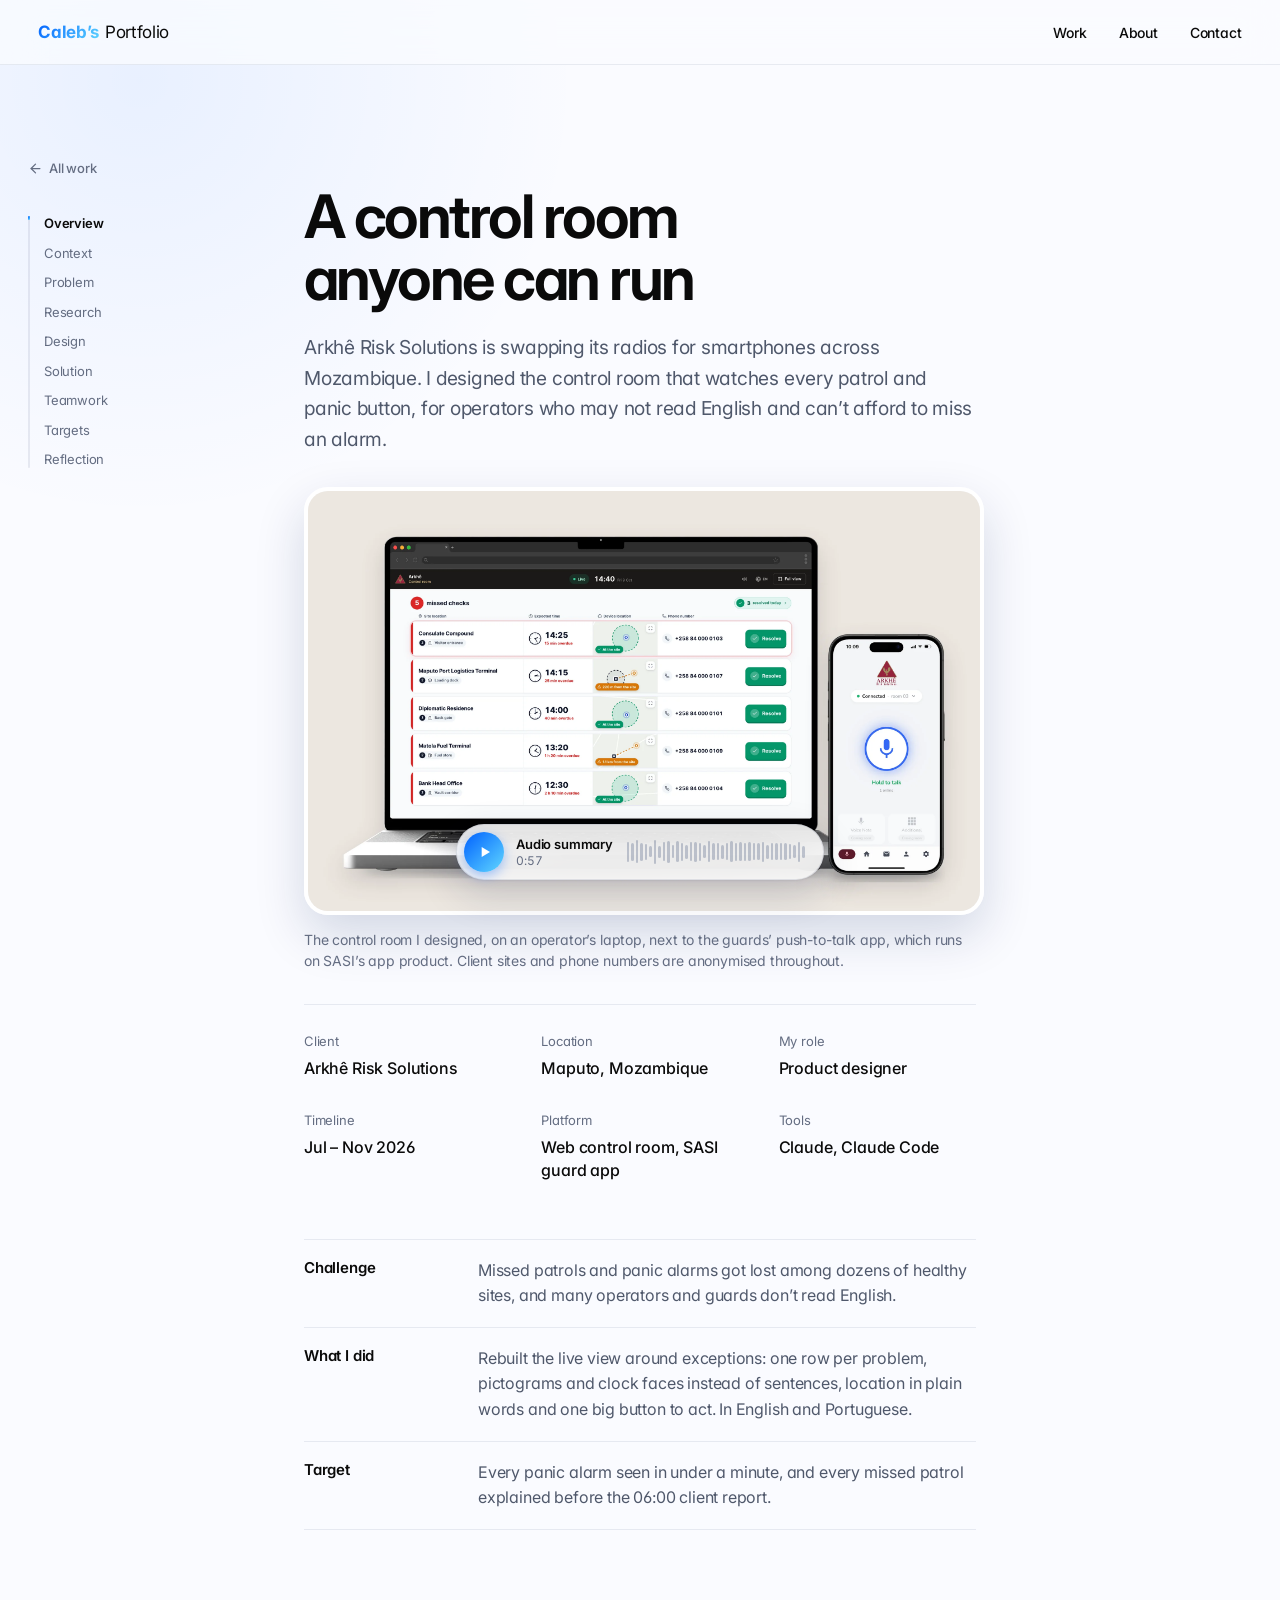
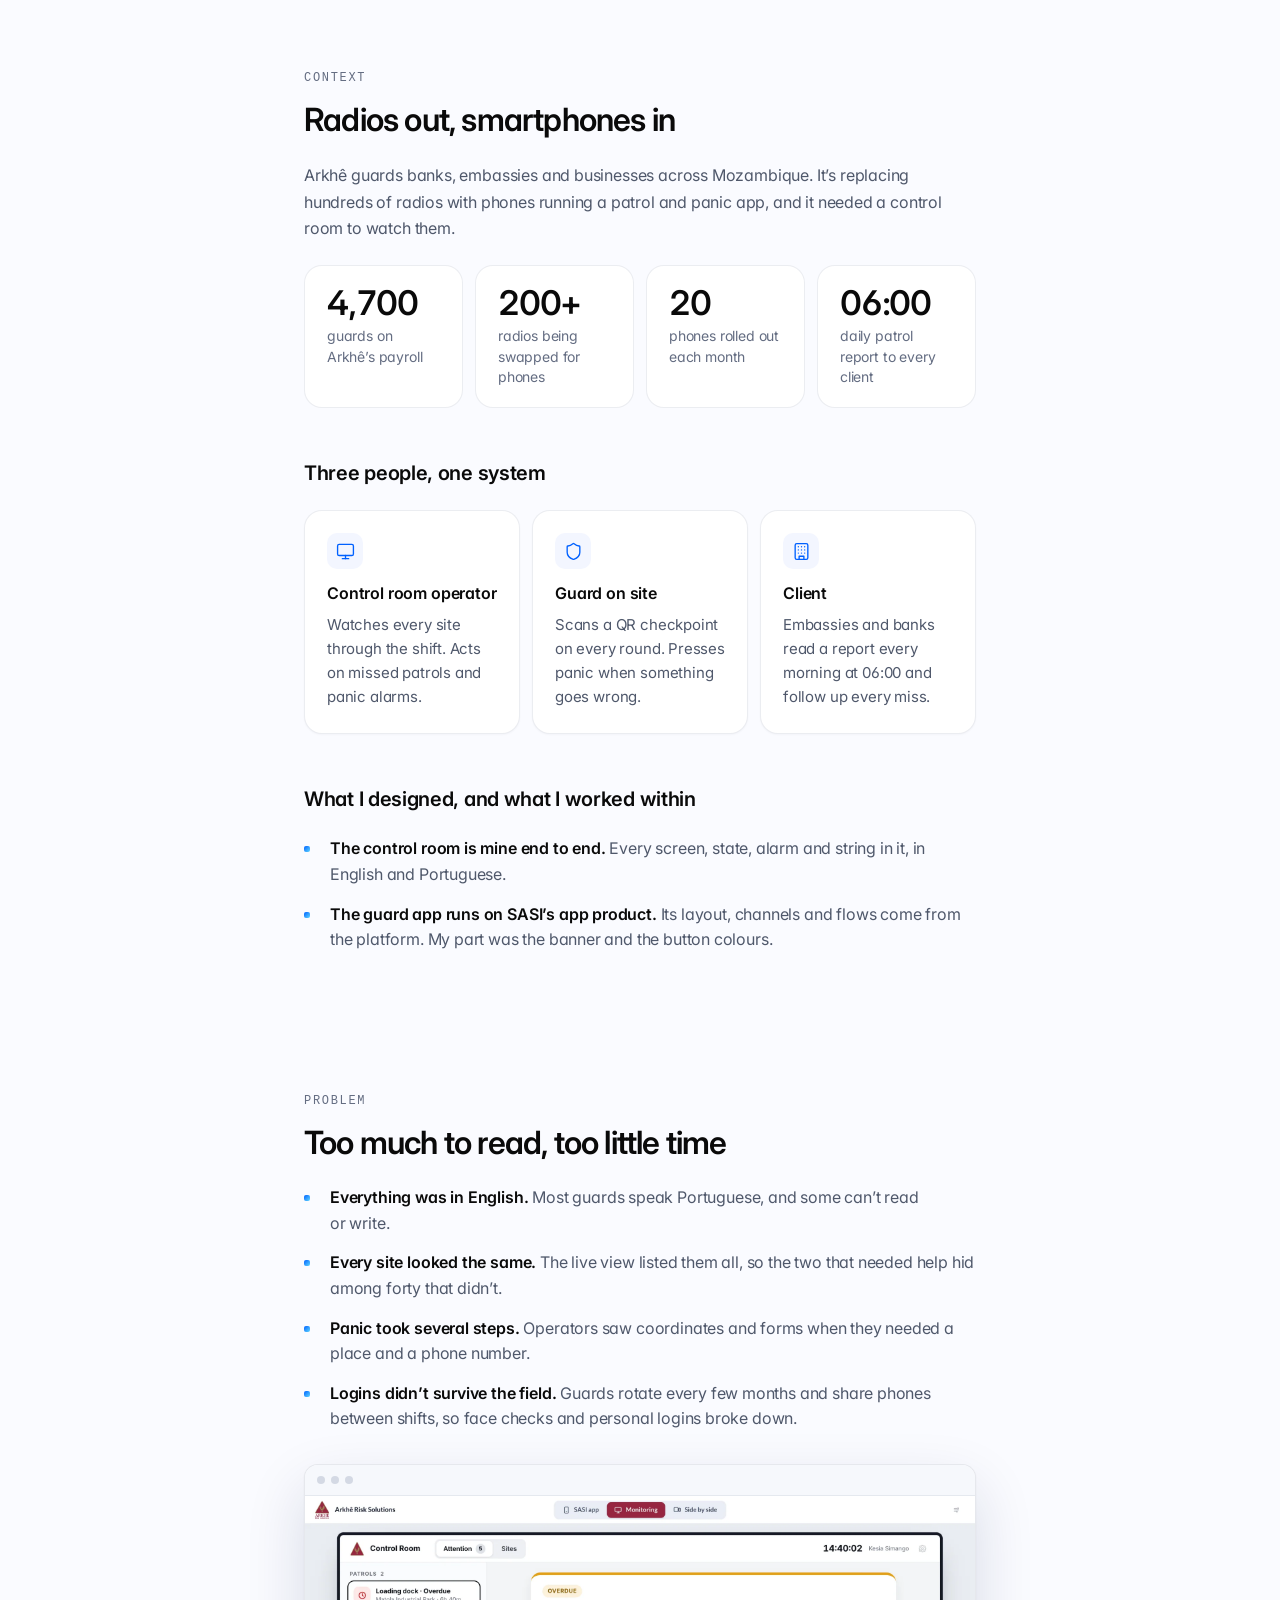
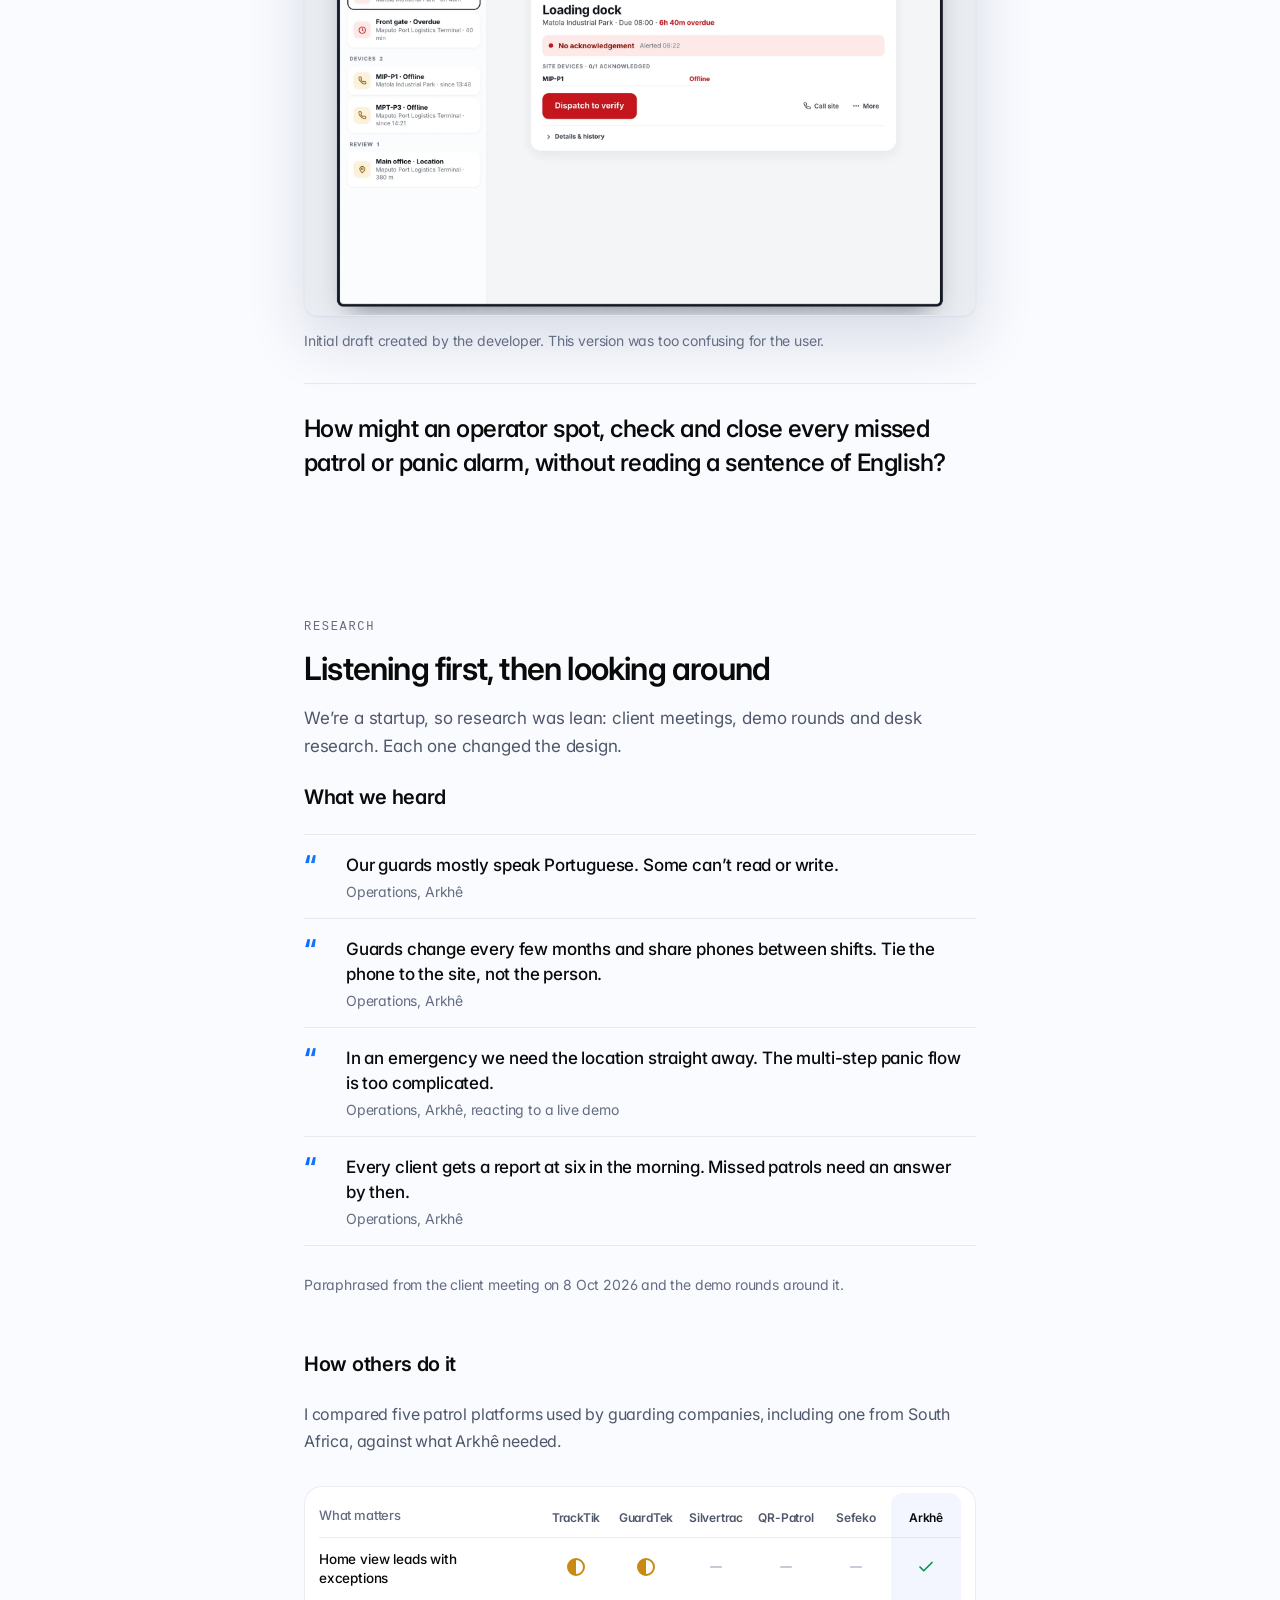
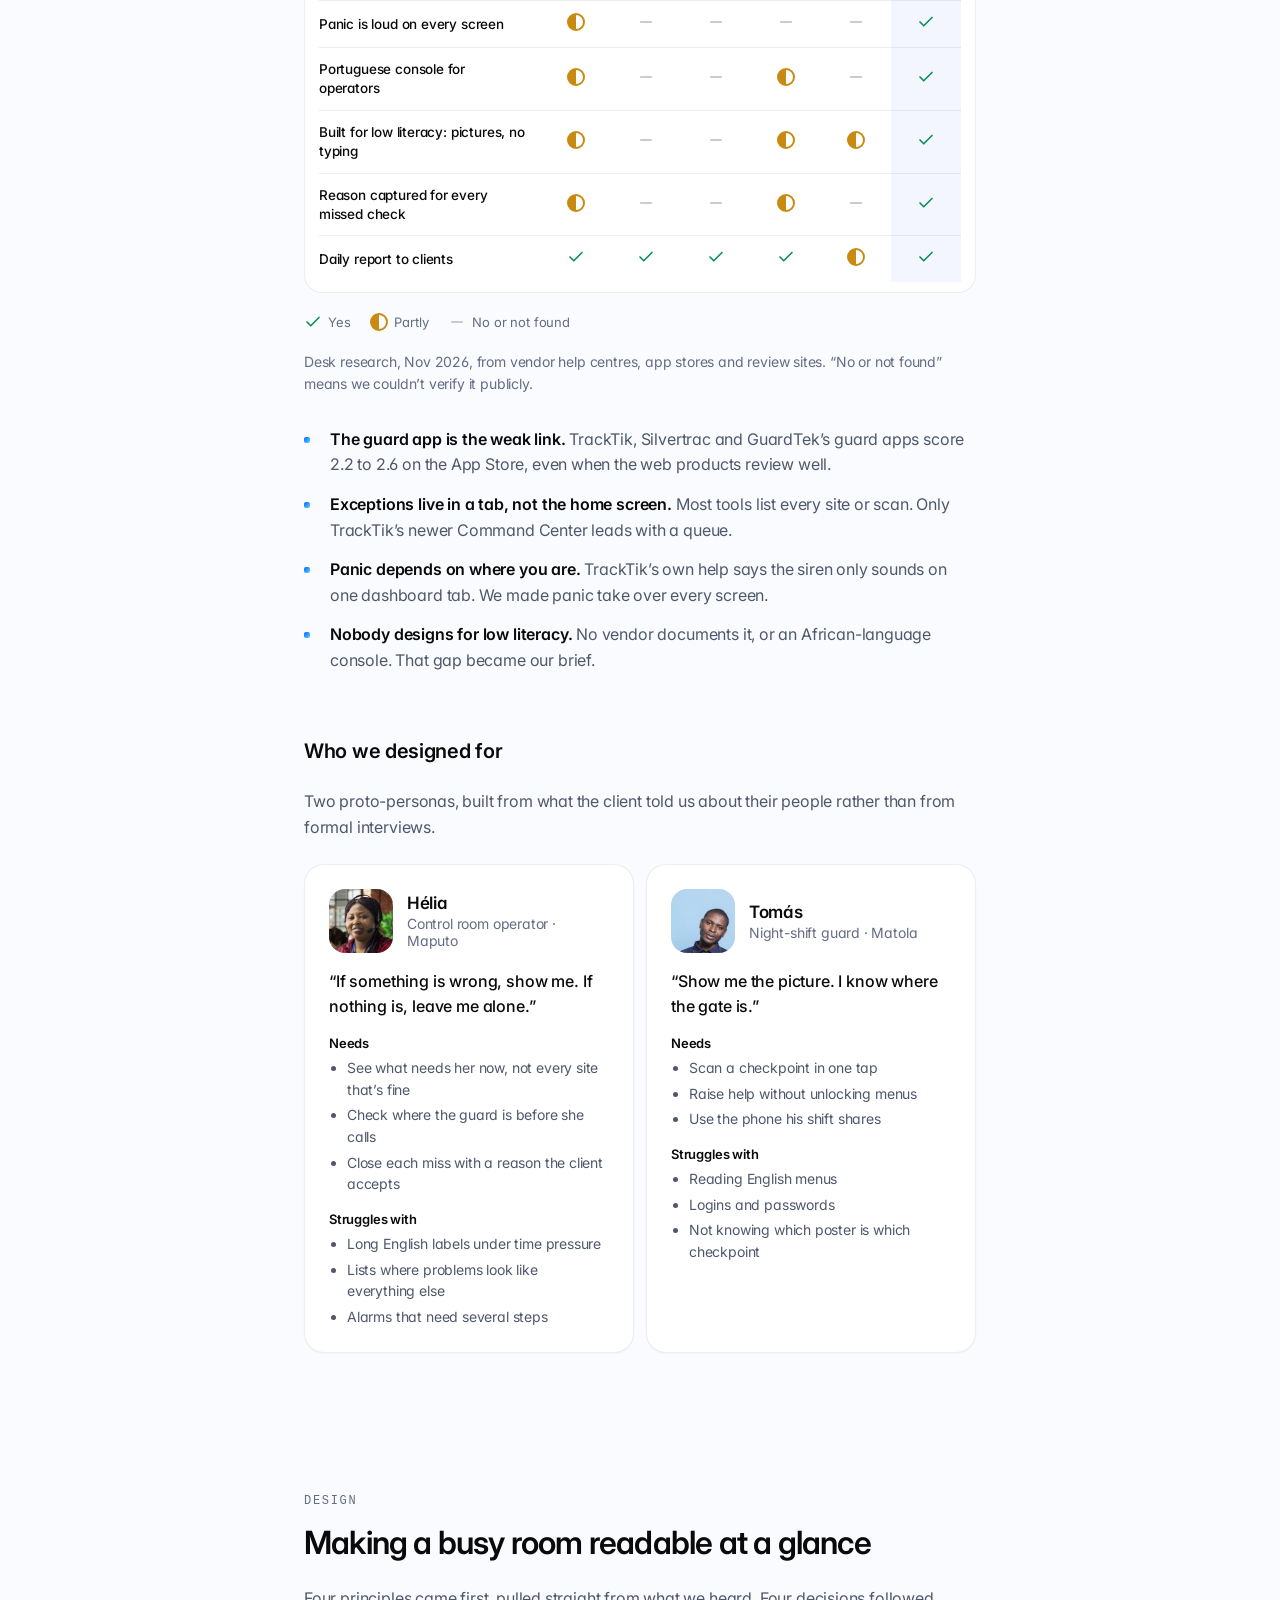
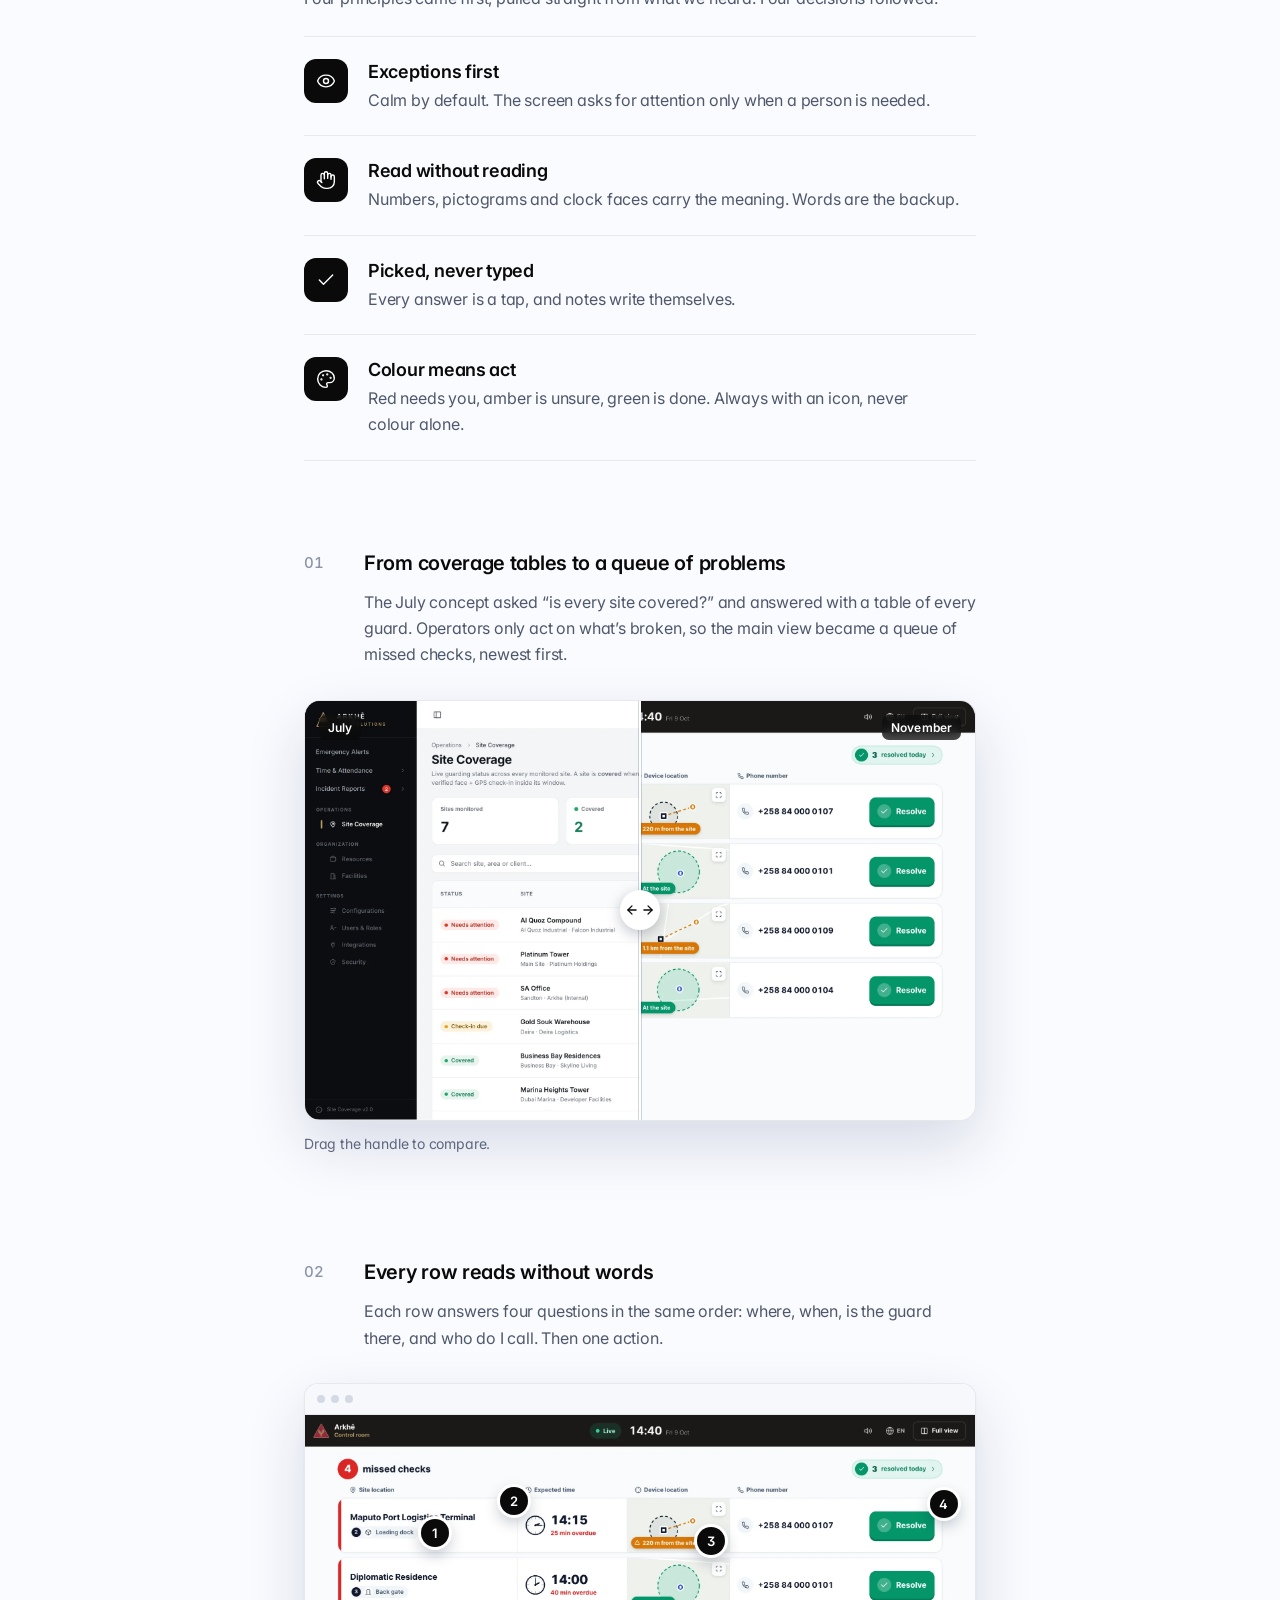
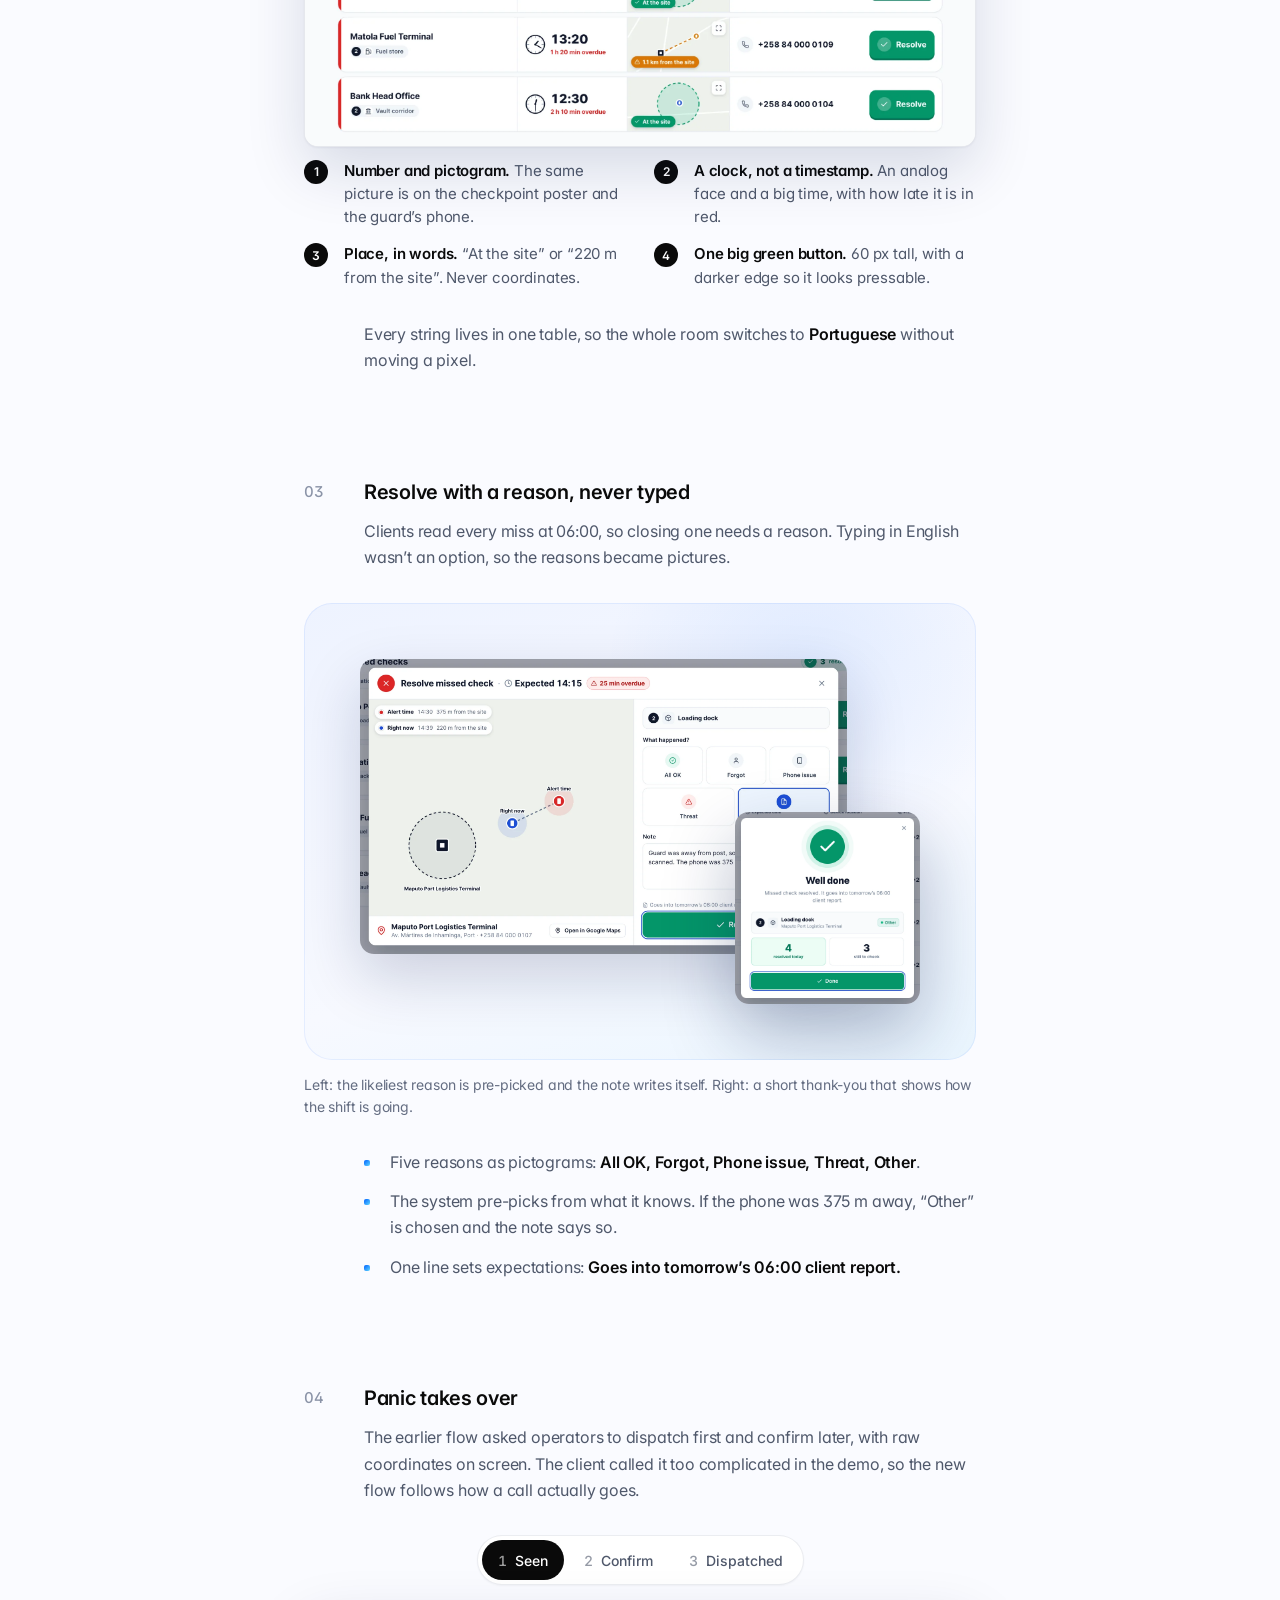
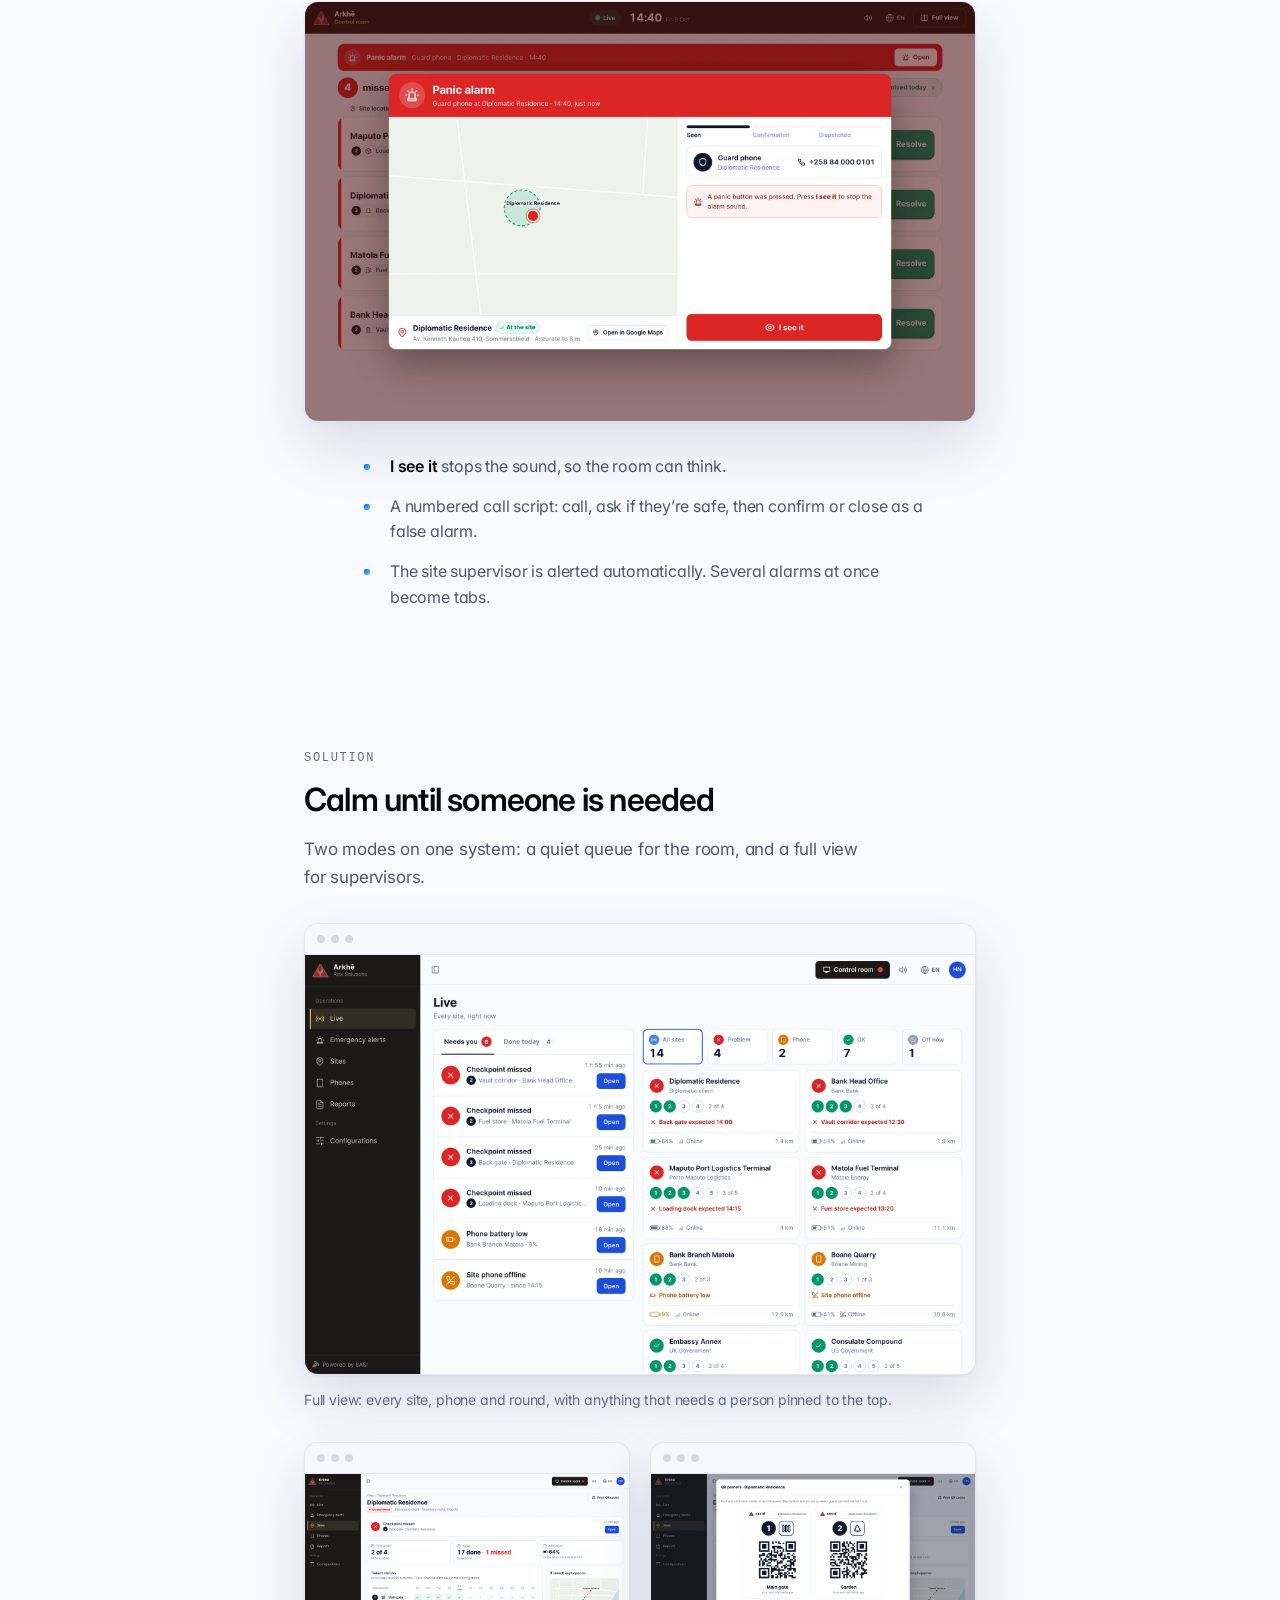
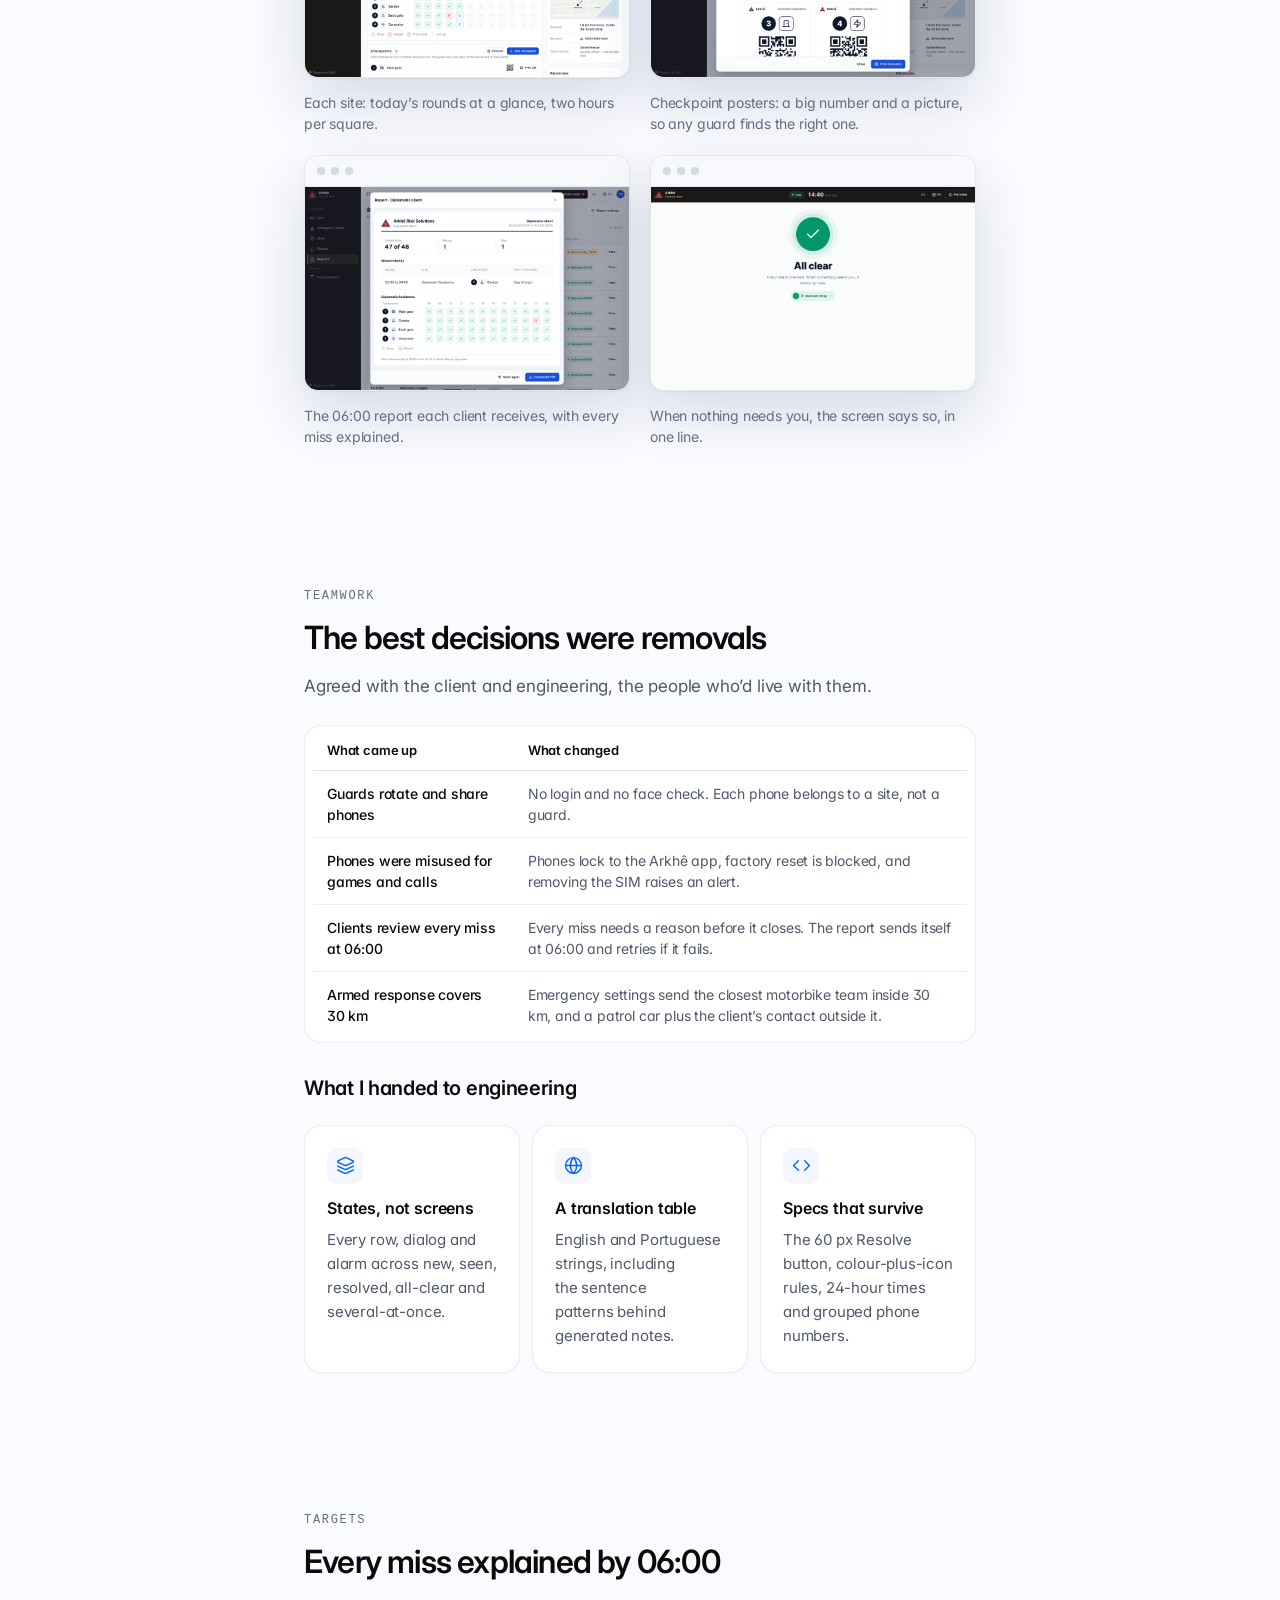
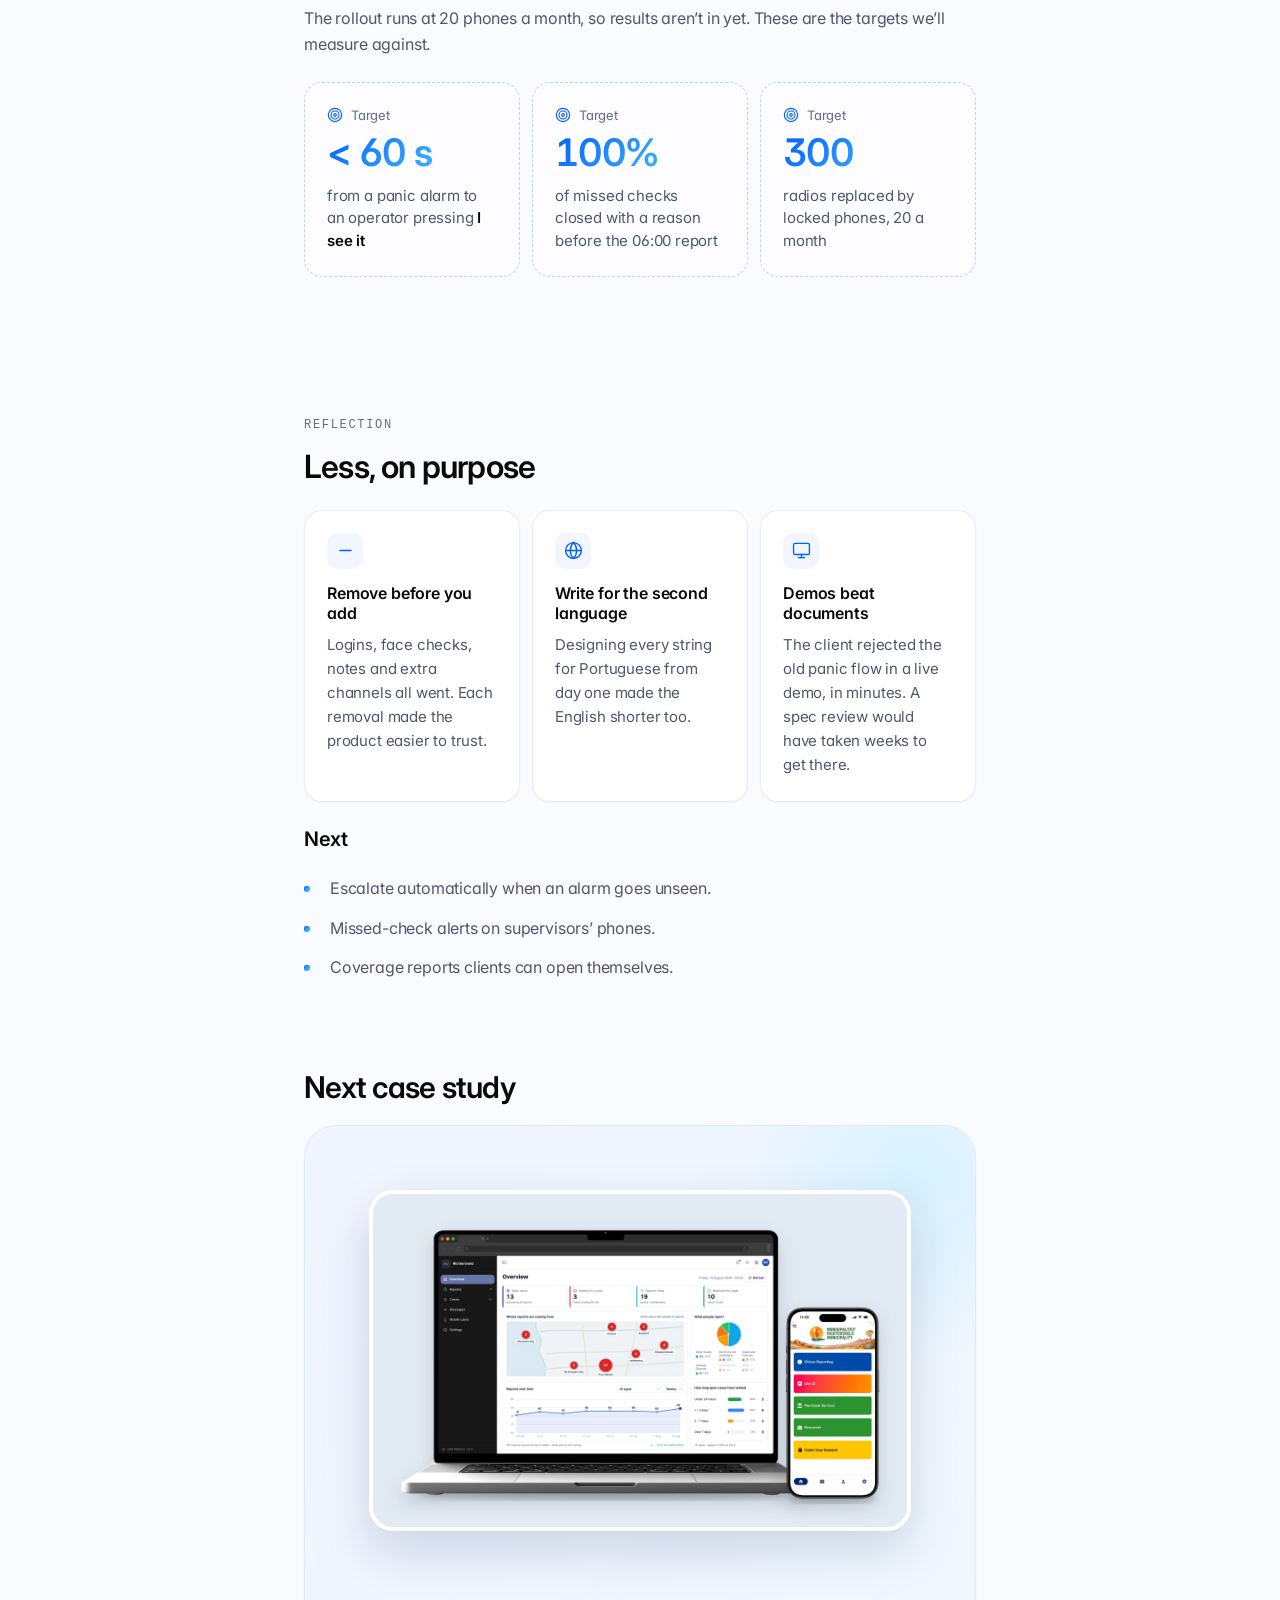
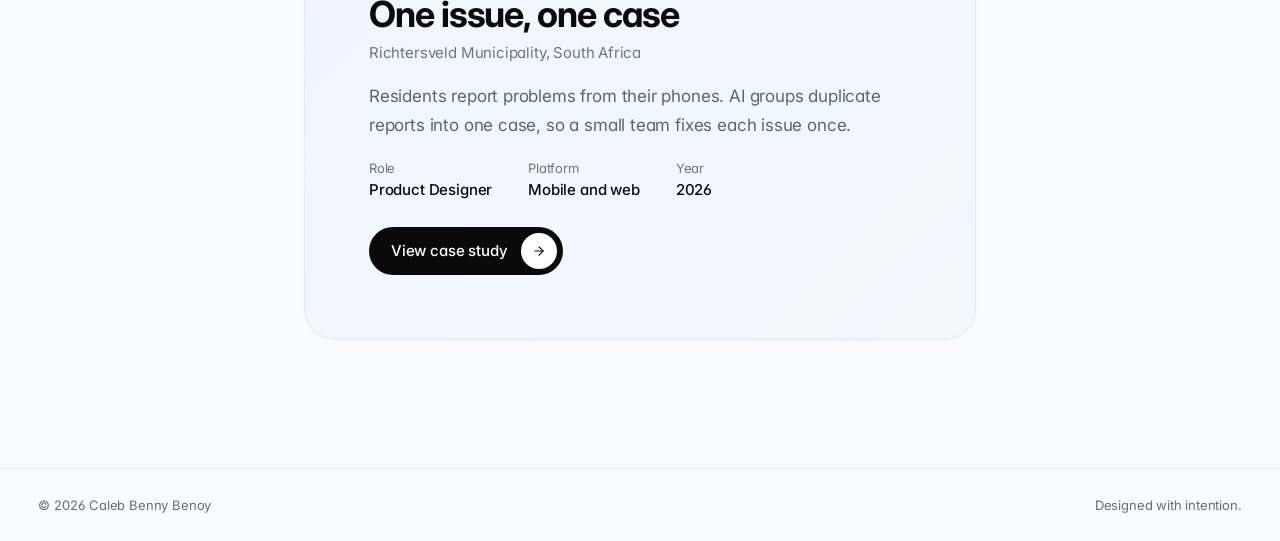
==== arkhe.html @ 2bbb0ea1 "Replace portfolio with the 2026 design New home page and three case studies (Arkhê, Richtersveld, NA" ====
<!doctype html>
<html lang="en">
<head>
<meta charset="utf-8">
<meta name="viewport" content="width=device-width, initial-scale=1">
<title>Arkhê case study, Caleb Benny Benoy</title>
<meta name="description" content="Arkhê: a control room anyone can run. Case study by Caleb Benny Benoy.">
<meta property="og:title" content="Arkhê case study, Caleb Benny Benoy">
<meta property="og:description" content="Arkhê: a control room anyone can run. Case study by Caleb Benny Benoy.">
<meta property="og:image" content="assets/banner-arkhe.webp">
<link rel="icon" href="data:image/svg+xml,%3Csvg xmlns='http://www.w3.org/2000/svg' viewBox='0 0 32 32'%3E%3Cdefs%3E%3ClinearGradient id='g' x1='0' y1='0' x2='1' y2='1'%3E%3Cstop offset='0' stop-color='%230061FF'/%3E%3Cstop offset='1' stop-color='%2360D7FF'/%3E%3C/linearGradient%3E%3C/defs%3E%3Crect width='32' height='32' rx='9' fill='url(%23g)'/%3E%3Ctext x='16' y='22' font-family='Inter,Arial' font-size='17' font-weight='700' text-anchor='middle' fill='white'%3EC%3C/text%3E%3C/svg%3E">
<link rel="preconnect" href="https://fonts.googleapis.com">
<link href="https://fonts.googleapis.com/css2?family=Inter:opsz,wght@14..32,400..700&amp;display=swap" rel="stylesheet">
<style>
body{margin:0;background:#FAFBFF}
a{color:#0061FF}a:hover{color:#0050D4}
html{scroll-behavior:smooth}
::selection{background:rgba(0,97,255,.14)}
a:focus-visible,button:focus-visible,input:focus-visible{outline:2px solid #0061FF;outline-offset:3px;border-radius:8px}
.cs-wide{width:min(672px, calc(100% - 48px));margin-left:auto;margin-right:auto}
.cs-rail{display:block}
.cs-mbar{display:none}
.navlink{transition:opacity .2s}.navlink:hover{opacity:.55}
.toc-a{transition:color .25s ease}.toc-a:hover{color:#0A0A0A!important}
.back-a{transition:color .2s,gap .25s}.back-a:hover{color:#0A0A0A!important;gap:10px!important}
.next-card{transition:transform .5s cubic-bezier(.22,1,.36,1),box-shadow .5s}
.next-card:hover{transform:translateY(-3px);box-shadow:0 30px 80px rgba(10,30,80,.22)!important}
.next-card .arr{transition:transform .3s cubic-bezier(.22,1,.36,1)}.next-card:hover .arr{transform:translateX(4px)}
.cs{transition:transform .4s cubic-bezier(.22,1,.36,1),box-shadow .4s}
.cs:hover{transform:translateY(-4px);box-shadow:0 4px 12px rgba(0,97,255,.10),0 28px 70px rgba(0,97,255,.16)!important}
.cs .csi{transition:transform .6s cubic-bezier(.22,1,.36,1)}.cs:hover .csi{transform:scale(1.025)}
.cs .lnk{transition:background .25s,box-shadow .25s}.cs:hover .lnk{background:#0061FF!important;box-shadow:0 8px 22px rgba(0,97,255,.32)}
.cs .arr{transition:color .25s,transform .3s cubic-bezier(.22,1,.36,1)}
.cs:hover .arr{color:#0061FF!important;transform:translateX(3px)}
.pin{animation:pinPulse 2.8s ease-out infinite}
@keyframes pinPulse{0%{box-shadow:0 0 0 3px #fff,0 0 0 3px rgba(10,10,10,.35)}70%{box-shadow:0 0 0 3px #fff,0 0 0 14px rgba(10,10,10,0)}100%{box-shadow:0 0 0 3px #fff,0 0 0 3px rgba(10,10,10,0)}}
@keyframes rise{from{opacity:0;transform:translateY(18px)}to{opacity:1;transform:none}}
.au-btn{transition:transform .2s cubic-bezier(.22,1,.36,1)}.au-btn:hover{transform:scale(1.06)}
.au-bar{transition:background-color .2s}
.cmp-range::-webkit-slider-thumb{width:44px;height:100%}
@media (max-width:1180px){.cs-rail{display:none!important}.cs-mbar{display:block!important}.cs-wide{width:auto;margin-left:24px;margin-right:24px}}
@media (max-width:560px){.au-label{display:none!important}}
@media (prefers-reduced-motion: reduce){html{scroll-behavior:auto}.pin{animation:none}[data-anim]{animation:none!important;opacity:1!important;transform:none!important}}
</style>
<style>x-if{display:contents}x-if[hidden]{display:none}</style>
</head>
<body>
<div id="top" style="position: relative; font-family: 'Inter', -apple-system, BlinkMacSystemFont, 'Segoe UI', sans-serif; color: #0A0A0A; background: #FAFBFF; -webkit-font-smoothing: antialiased; font-feature-settings: 'cv11', 'ss01'; letter-spacing: -0.011em; overflow-x: clip">
<div aria-hidden="true" style="position: absolute; top: -420px; left: -360px; width: 1000px; height: 1000px; border-radius: 50%; background: radial-gradient(circle, rgba(0,97,255,0.07), rgba(0,97,255,0) 62%); pointer-events: none"></div>
<header style="position: sticky; top: 0; z-index: 30; background: rgba(250,251,255,0.78); backdrop-filter: saturate(180%) blur(20px); -webkit-backdrop-filter: saturate(180%) blur(20px); border-bottom: 1px solid rgba(10,30,80,0.08)"><div style="max-width: 1360px; margin: 0 auto; padding: 10px clamp(20px, 3vw, 40px); box-sizing: border-box; display: flex; flex-wrap: wrap; align-items: center; justify-content: space-between; gap: 4px 24px"><a href="index.html" aria-label="Caleb’s Portfolio, home" style="display: flex; gap: 6px; align-items: center; min-height: 44px; font-size: 17px; letter-spacing: -0.02em; text-decoration: none; color: #0A0A0A"><span style="font-weight: 700; background: linear-gradient(135deg, #0061FF 0%, #60D7FF 100%); -webkit-background-clip: text; background-clip: text; color: transparent; -webkit-text-fill-color: transparent">Caleb’s</span><span style="font-weight: 400">Portfolio</span></a><nav aria-label="Main" style="display: flex; align-items: center; gap: clamp(16px, 3vw, 32px)"><a href="index.html" class="navlink" style="display: inline-flex; align-items: center; min-height: 44px; font-size: 14px; font-weight: 500; color: #0A0A0A; text-decoration: none">Work</a><a href="index.html" class="navlink" style="display: inline-flex; align-items: center; min-height: 44px; font-size: 14px; font-weight: 500; color: #0A0A0A; text-decoration: none">About</a><a href="index.html" class="navlink" style="display: inline-flex; align-items: center; min-height: 44px; font-size: 14px; font-weight: 500; color: #0A0A0A; text-decoration: none">Contact</a></nav></div><div class="cs-mbar" aria-hidden="true" style="height: 2px; background: rgba(10,30,80,0.05)"><div data-progress style="height: 2px; width: 0%; background: linear-gradient(135deg, #0061FF 0%, #60D7FF 100%)"></div></div></header>
<div style="position: relative">
<aside class="cs-rail" aria-label="Case study sections" style="position: absolute; top: 0; bottom: 0; left: max(28px, calc(50% - 690px)); width: 170px; z-index: 5"><div style="position: sticky; top: 104px; display: flex; flex-direction: column; gap: 26px; padding-top: 48px"><a href="index.html" class="back-a" style="display: inline-flex; align-items: center; gap: 6px; font-size: 13px; font-weight: 500; color: #646D82; text-decoration: none; min-height: 32px"><svg aria-hidden="true" width="15" height="15" viewBox="0 0 24 24" fill="none" stroke="currentColor" stroke-width="2" stroke-linecap="round" stroke-linejoin="round" style="flex: none; "><path d="m12 19-7-7 7-7"></path><path d="M19 12H5"></path></svg>All work</a><nav aria-label="On this page" style="position: relative"><div aria-hidden="true" style="position: absolute; left: 0; top: 6px; bottom: 6px; width: 2px; border-radius: 2px; background: rgba(10,30,80,0.08)"></div><div data-track aria-hidden="true" style="position: absolute; left: 0; top: 6px; width: 2px; border-radius: 2px; height: 0%; background: linear-gradient(135deg, #0061FF 0%, #60D7FF 100%); transition: height .25s ease"></div><ol style="list-style: none; margin: 0; padding: 0; display: flex; flex-direction: column; gap: 2px"><li><a href="#overview" data-toc="0" class="toc-a" style="display: block; padding: 5px 0 5px 16px; font-size: 13px; line-height: 1.35; text-decoration: none; color: #0A0A0A; font-weight: 600">Overview</a></li><li><a href="#context" data-toc="1" class="toc-a" style="display: block; padding: 5px 0 5px 16px; font-size: 13px; line-height: 1.35; text-decoration: none; color: #646D82; font-weight: 400">Context</a></li><li><a href="#problem" data-toc="2" class="toc-a" style="display: block; padding: 5px 0 5px 16px; font-size: 13px; line-height: 1.35; text-decoration: none; color: #646D82; font-weight: 400">Problem</a></li><li><a href="#research" data-toc="3" class="toc-a" style="display: block; padding: 5px 0 5px 16px; font-size: 13px; line-height: 1.35; text-decoration: none; color: #646D82; font-weight: 400">Research</a></li><li><a href="#design" data-toc="4" class="toc-a" style="display: block; padding: 5px 0 5px 16px; font-size: 13px; line-height: 1.35; text-decoration: none; color: #646D82; font-weight: 400">Design</a></li><li><a href="#solution" data-toc="5" class="toc-a" style="display: block; padding: 5px 0 5px 16px; font-size: 13px; line-height: 1.35; text-decoration: none; color: #646D82; font-weight: 400">Solution</a></li><li><a href="#teamwork" data-toc="6" class="toc-a" style="display: block; padding: 5px 0 5px 16px; font-size: 13px; line-height: 1.35; text-decoration: none; color: #646D82; font-weight: 400">Teamwork</a></li><li><a href="#targets" data-toc="7" class="toc-a" style="display: block; padding: 5px 0 5px 16px; font-size: 13px; line-height: 1.35; text-decoration: none; color: #646D82; font-weight: 400">Targets</a></li><li><a href="#reflection" data-toc="8" class="toc-a" style="display: block; padding: 5px 0 5px 16px; font-size: 13px; line-height: 1.35; text-decoration: none; color: #646D82; font-weight: 400">Reflection</a></li></ol></nav></div></aside>
<main style="position: relative; padding-bottom: 40px">
<section id="overview" data-sec="1" style="scroll-margin-top: 80px; padding-top: clamp(40px, 6vw, 72px); display: flex; flex-direction: column; gap: 32px"><div style="width: 100%; max-width: 720px; margin: 0 auto; padding: 0 24px; box-sizing: border-box; display: flex; flex-direction: column; gap: 22px; padding-top: clamp(24px, 4vw, 48px)"><h1 style="margin: 0; font-size: clamp(40px, 5vw, 60px); line-height: 1.04; font-weight: 650; letter-spacing: -0.042em; color: #0A0A0A; text-wrap: balance" data-anim="1">A control room anyone can run</h1><p style="margin: 0; font-size: clamp(18px, 1.5vw, 20px); line-height: 1.6; color: #4F586B; letter-spacing: -0.012em; text-wrap: pretty">Arkhê Risk Solutions is swapping its radios for smartphones across Mozambique. I designed the control room that watches every patrol and panic button, for operators who may not read English and can’t afford to miss an alarm.</p></div><div class="cs-wide" style="display: flex; flex-direction: column; gap: 20px; "><figure style="margin: 0; display: flex; flex-direction: column; gap: 14px"><img src="assets/banner-arkhe.webp" alt="Laptop and phone showing the product" style="display: block; width: 100%; height: auto; border-radius: 24px; border: 4px solid #FFFFFF; box-shadow: 0 20px 50px rgba(0,30,90,0.16)"><figcaption style="font-size: 14px; line-height: 1.55; color: #646D82; text-align: left; text-wrap: pretty">The control room I designed, on an operator’s laptop, next to the guards’ push-to-talk app, which runs on SASI’s app product. Client sites and phone numbers are anonymised throughout.</figcaption></figure></div><div style="width: 100%; max-width: 720px; margin: 0 auto; padding: 0 24px; box-sizing: border-box; display: flex; flex-direction: column; gap: 56px; "><dl style="margin: 0; padding-top: 28px; border-top: 1px solid rgba(10,30,80,0.08); display: grid; grid-template-columns: repeat(auto-fit, minmax(min(180px, 100%), 1fr)); gap: 32px 40px"><div style="display: flex; flex-direction: column; gap: 8px; min-width: 0"><dt style="font-size: 13px; color: #646D82">Client</dt><dd style="margin: 0; font-size: 16px; line-height: 1.45; font-weight: 500; color: #0A0A0A">Arkhê Risk Solutions</dd></div><div style="display: flex; flex-direction: column; gap: 8px; min-width: 0"><dt style="font-size: 13px; color: #646D82">Location</dt><dd style="margin: 0; font-size: 16px; line-height: 1.45; font-weight: 500; color: #0A0A0A">Maputo, Mozambique</dd></div><div style="display: flex; flex-direction: column; gap: 8px; min-width: 0"><dt style="font-size: 13px; color: #646D82">My role</dt><dd style="margin: 0; font-size: 16px; line-height: 1.45; font-weight: 500; color: #0A0A0A">Product designer</dd></div><div style="display: flex; flex-direction: column; gap: 8px; min-width: 0"><dt style="font-size: 13px; color: #646D82">Timeline</dt><dd style="margin: 0; font-size: 16px; line-height: 1.45; font-weight: 500; color: #0A0A0A">Jul – Nov 2026</dd></div><div style="display: flex; flex-direction: column; gap: 8px; min-width: 0"><dt style="font-size: 13px; color: #646D82">Platform</dt><dd style="margin: 0; font-size: 16px; line-height: 1.45; font-weight: 500; color: #0A0A0A">Web control room, SASI guard app</dd></div><div style="display: flex; flex-direction: column; gap: 8px; min-width: 0"><dt style="font-size: 13px; color: #646D82">Tools</dt><dd style="margin: 0; font-size: 16px; line-height: 1.45; font-weight: 500; color: #0A0A0A">Claude, Claude Code</dd></div></dl><div style="display: flex; flex-direction: column; border-bottom: 1px solid rgba(10,30,80,0.08)"><div style="display: grid; grid-template-columns: repeat(auto-fit, minmax(min(150px, 100%), 1fr)); gap: 6px 24px; padding: 18px 0; border-top: 1px solid rgba(10,30,80,0.08)"><div style="font-size: 15px; font-weight: 600; color: #0A0A0A">Challenge</div><div style="grid-column: span 3; min-width: min(100%, 300px); font-size: 16px; line-height: 1.6; color: #4F586B; text-wrap: pretty">Missed patrols and panic alarms got lost among dozens of healthy sites, and many operators and guards don’t read English.</div></div><div style="display: grid; grid-template-columns: repeat(auto-fit, minmax(min(150px, 100%), 1fr)); gap: 6px 24px; padding: 18px 0; border-top: 1px solid rgba(10,30,80,0.08)"><div style="font-size: 15px; font-weight: 600; color: #0A0A0A">What I did</div><div style="grid-column: span 3; min-width: min(100%, 300px); font-size: 16px; line-height: 1.6; color: #4F586B; text-wrap: pretty">Rebuilt the live view around exceptions: one row per problem, pictograms and clock faces instead of sentences, location in plain words and one big button to act. In English and Portuguese.</div></div><div style="display: grid; grid-template-columns: repeat(auto-fit, minmax(min(150px, 100%), 1fr)); gap: 6px 24px; padding: 18px 0; border-top: 1px solid rgba(10,30,80,0.08)"><div style="font-size: 15px; font-weight: 600; color: #0A0A0A">Target</div><div style="grid-column: span 3; min-width: min(100%, 300px); font-size: 16px; line-height: 1.6; color: #4F586B; text-wrap: pretty">Every panic alarm seen in under a minute, and every missed patrol explained before the 06:00 client report.</div></div></div></div></section><section id="context" data-sec="1" style="scroll-margin-top: 80px; padding-top: clamp(104px, 11vw, 152px); display: flex; flex-direction: column; gap: 32px"><div style="width: 100%; max-width: 720px; margin: 0 auto; padding: 0 24px; box-sizing: border-box; display: flex; flex-direction: column; gap: 24px; margin-bottom: -16px"><div style="font-family: ui-monospace, 'SF Mono', Menlo, monospace; font-size: 12px; font-weight: 500; letter-spacing: 0.14em; text-transform: uppercase; color: #646D82">Context</div></div><div style="width: 100%; max-width: 720px; margin: 0 auto; padding: 0 24px; box-sizing: border-box; display: flex; flex-direction: column; gap: 24px; "><h2 style="margin: 0; font-size: clamp(26px, 2.6vw, 32px); line-height: 1.18; font-weight: 600; letter-spacing: -0.025em; color: #0A0A0A; text-wrap: balance">Radios out, smartphones in</h2><p style="margin: 0; font-size: 16px; line-height: 1.65; color: #4F586B; text-wrap: pretty; ">Arkhê guards banks, embassies and businesses across Mozambique. It’s replacing hundreds of radios with phones running a patrol and panic app, and it needed a control room to watch them.</p><div style="display: grid; grid-template-columns: repeat(auto-fit, minmax(min(150px, 100%), 1fr)); gap: 12px"><div style="display: flex; flex-direction: column; gap: 6px; padding: 20px 22px; border-radius: 18px; background: #FFFFFF; border: 1px solid rgba(10,30,80,0.08)"><div style="font-size: 34px; line-height: 1; font-weight: 600; letter-spacing: -0.035em; color: #0A0A0A; font-variant-numeric: tabular-nums">4,700</div><div style="font-size: 14px; line-height: 1.45; color: #646D82">guards on Arkhê’s payroll</div></div><div style="display: flex; flex-direction: column; gap: 6px; padding: 20px 22px; border-radius: 18px; background: #FFFFFF; border: 1px solid rgba(10,30,80,0.08)"><div style="font-size: 34px; line-height: 1; font-weight: 600; letter-spacing: -0.035em; color: #0A0A0A; font-variant-numeric: tabular-nums">200+</div><div style="font-size: 14px; line-height: 1.45; color: #646D82">radios being swapped for phones</div></div><div style="display: flex; flex-direction: column; gap: 6px; padding: 20px 22px; border-radius: 18px; background: #FFFFFF; border: 1px solid rgba(10,30,80,0.08)"><div style="font-size: 34px; line-height: 1; font-weight: 600; letter-spacing: -0.035em; color: #0A0A0A; font-variant-numeric: tabular-nums">20</div><div style="font-size: 14px; line-height: 1.45; color: #646D82">phones rolled out each month</div></div><div style="display: flex; flex-direction: column; gap: 6px; padding: 20px 22px; border-radius: 18px; background: #FFFFFF; border: 1px solid rgba(10,30,80,0.08)"><div style="font-size: 34px; line-height: 1; font-weight: 600; letter-spacing: -0.035em; color: #0A0A0A; font-variant-numeric: tabular-nums">06:00</div><div style="font-size: 14px; line-height: 1.45; color: #646D82">daily patrol report to every client</div></div></div><div aria-hidden="true" style="height: 4px"></div><h3 style="margin: 0; font-size: 20px; line-height: 1.3; font-weight: 600; letter-spacing: -0.015em; color: #0A0A0A; ">Three people, one system</h3><div style="display: grid; grid-template-columns: repeat(auto-fit, minmax(min(190px, 100%), 1fr)); gap: 12px"><div style="display: flex; flex-direction: column; gap: 10px; padding: 22px 22px 24px; border-radius: 18px; background: #FFFFFF; border: 1px solid rgba(10,30,80,0.08); box-shadow: 0 1px 2px rgba(10,20,50,0.03)"><div style="width: 36px; height: 36px; border-radius: 10px; background: #F3F6FF; display: flex; align-items: center; justify-content: center; color: #0061FF"><svg aria-hidden="true" width="19" height="19" viewBox="0 0 24 24" fill="none" stroke="currentColor" stroke-width="1.7" stroke-linecap="round" stroke-linejoin="round" style="flex: none; "><rect width="20" height="14" x="2" y="3" rx="2"></rect><path d="M8 21h8"></path><path d="M12 17v4"></path></svg></div><div style="font-size: 16px; font-weight: 600; letter-spacing: -0.01em; color: #0A0A0A; margin-top: 4px">Control room operator</div><div style="font-size: 15px; line-height: 1.6; color: #4F586B; text-wrap: pretty">Watches every site through the shift. Acts on missed patrols and panic alarms.</div></div><div style="display: flex; flex-direction: column; gap: 10px; padding: 22px 22px 24px; border-radius: 18px; background: #FFFFFF; border: 1px solid rgba(10,30,80,0.08); box-shadow: 0 1px 2px rgba(10,20,50,0.03)"><div style="width: 36px; height: 36px; border-radius: 10px; background: #F3F6FF; display: flex; align-items: center; justify-content: center; color: #0061FF"><svg aria-hidden="true" width="19" height="19" viewBox="0 0 24 24" fill="none" stroke="currentColor" stroke-width="1.7" stroke-linecap="round" stroke-linejoin="round" style="flex: none; "><path d="M20 13c0 5-3.5 7.5-7.66 8.95a1 1 0 0 1-.67-.01C7.5 20.5 4 18 4 13V6a1 1 0 0 1 1-1c2 0 4.5-1.2 6.24-2.72a1.17 1.17 0 0 1 1.52 0C14.51 3.81 17 5 19 5a1 1 0 0 1 1 1z"></path></svg></div><div style="font-size: 16px; font-weight: 600; letter-spacing: -0.01em; color: #0A0A0A; margin-top: 4px">Guard on site</div><div style="font-size: 15px; line-height: 1.6; color: #4F586B; text-wrap: pretty">Scans a QR checkpoint on every round. Presses panic when something goes wrong.</div></div><div style="display: flex; flex-direction: column; gap: 10px; padding: 22px 22px 24px; border-radius: 18px; background: #FFFFFF; border: 1px solid rgba(10,30,80,0.08); box-shadow: 0 1px 2px rgba(10,20,50,0.03)"><div style="width: 36px; height: 36px; border-radius: 10px; background: #F3F6FF; display: flex; align-items: center; justify-content: center; color: #0061FF"><svg aria-hidden="true" width="19" height="19" viewBox="0 0 24 24" fill="none" stroke="currentColor" stroke-width="1.7" stroke-linecap="round" stroke-linejoin="round" style="flex: none; "><rect width="16" height="20" x="4" y="2" rx="2" ry="2"></rect><path d="M9 22v-4h6v4"></path><path d="M8 6h.01"></path><path d="M16 6h.01"></path><path d="M12 6h.01"></path><path d="M12 10h.01"></path><path d="M12 14h.01"></path><path d="M16 10h.01"></path><path d="M16 14h.01"></path><path d="M8 10h.01"></path><path d="M8 14h.01"></path></svg></div><div style="font-size: 16px; font-weight: 600; letter-spacing: -0.01em; color: #0A0A0A; margin-top: 4px">Client</div><div style="font-size: 15px; line-height: 1.6; color: #4F586B; text-wrap: pretty">Embassies and banks read a report every morning at 06:00 and follow up every miss.</div></div></div><div aria-hidden="true" style="height: 4px"></div><h3 style="margin: 0; font-size: 20px; line-height: 1.3; font-weight: 600; letter-spacing: -0.015em; color: #0A0A0A; ">What I designed, and what I worked within</h3><ul style="list-style: none; margin: 0; padding: 0; display: flex; flex-direction: column; gap: 14px"><li style="display: grid; grid-template-columns: 14px minmax(0, 1fr); gap: 12px; align-items: start"><span aria-hidden="true" style="width: 6px; height: 6px; margin-top: 10px; border-radius: 2px; background: linear-gradient(135deg, #0061FF 0%, #60D7FF 100%)"></span><span style="font-size: 16px; line-height: 1.6; color: #4F586B; text-wrap: pretty"><strong style="font-weight: 600; color: #0A0A0A">The control room is mine end to end.</strong> Every screen, state, alarm and string in it, in English and Portuguese.</span></li><li style="display: grid; grid-template-columns: 14px minmax(0, 1fr); gap: 12px; align-items: start"><span aria-hidden="true" style="width: 6px; height: 6px; margin-top: 10px; border-radius: 2px; background: linear-gradient(135deg, #0061FF 0%, #60D7FF 100%)"></span><span style="font-size: 16px; line-height: 1.6; color: #4F586B; text-wrap: pretty"><strong style="font-weight: 600; color: #0A0A0A">The guard app runs on SASI’s app product.</strong> Its layout, channels and flows come from the platform. My part was the banner and the button colours.</span></li></ul></div></section><section id="problem" data-sec="1" style="scroll-margin-top: 80px; padding-top: clamp(104px, 11vw, 152px); display: flex; flex-direction: column; gap: 32px"><div style="width: 100%; max-width: 720px; margin: 0 auto; padding: 0 24px; box-sizing: border-box; display: flex; flex-direction: column; gap: 24px; margin-bottom: -16px"><div style="font-family: ui-monospace, 'SF Mono', Menlo, monospace; font-size: 12px; font-weight: 500; letter-spacing: 0.14em; text-transform: uppercase; color: #646D82">Problem</div></div><div style="width: 100%; max-width: 720px; margin: 0 auto; padding: 0 24px; box-sizing: border-box; display: flex; flex-direction: column; gap: 24px; "><h2 style="margin: 0; font-size: clamp(26px, 2.6vw, 32px); line-height: 1.18; font-weight: 600; letter-spacing: -0.025em; color: #0A0A0A; text-wrap: balance">Too much to read, too little time</h2><ul style="list-style: none; margin: 0; padding: 0; display: flex; flex-direction: column; gap: 14px"><li style="display: grid; grid-template-columns: 14px minmax(0, 1fr); gap: 12px; align-items: start"><span aria-hidden="true" style="width: 6px; height: 6px; margin-top: 10px; border-radius: 2px; background: linear-gradient(135deg, #0061FF 0%, #60D7FF 100%)"></span><span style="font-size: 16px; line-height: 1.6; color: #4F586B; text-wrap: pretty"><strong style="font-weight: 600; color: #0A0A0A">Everything was in English.</strong> Most guards speak Portuguese, and some can’t read or write.</span></li><li style="display: grid; grid-template-columns: 14px minmax(0, 1fr); gap: 12px; align-items: start"><span aria-hidden="true" style="width: 6px; height: 6px; margin-top: 10px; border-radius: 2px; background: linear-gradient(135deg, #0061FF 0%, #60D7FF 100%)"></span><span style="font-size: 16px; line-height: 1.6; color: #4F586B; text-wrap: pretty"><strong style="font-weight: 600; color: #0A0A0A">Every site looked the same.</strong> The live view listed them all, so the two that needed help hid among forty that didn’t.</span></li><li style="display: grid; grid-template-columns: 14px minmax(0, 1fr); gap: 12px; align-items: start"><span aria-hidden="true" style="width: 6px; height: 6px; margin-top: 10px; border-radius: 2px; background: linear-gradient(135deg, #0061FF 0%, #60D7FF 100%)"></span><span style="font-size: 16px; line-height: 1.6; color: #4F586B; text-wrap: pretty"><strong style="font-weight: 600; color: #0A0A0A">Panic took several steps.</strong> Operators saw coordinates and forms when they needed a place and a phone number.</span></li><li style="display: grid; grid-template-columns: 14px minmax(0, 1fr); gap: 12px; align-items: start"><span aria-hidden="true" style="width: 6px; height: 6px; margin-top: 10px; border-radius: 2px; background: linear-gradient(135deg, #0061FF 0%, #60D7FF 100%)"></span><span style="font-size: 16px; line-height: 1.6; color: #4F586B; text-wrap: pretty"><strong style="font-weight: 600; color: #0A0A0A">Logins didn’t survive the field.</strong> Guards rotate every few months and share phones between shifts, so face checks and personal logins broke down.</span></li></ul></div><div class="cs-wide" style="display: flex; flex-direction: column; gap: 20px; "><div style="display: grid; grid-template-columns: repeat(auto-fit, minmax(min(320px, 100%), 1fr)); gap: 20px; align-items: start"><figure style="margin: 0; display: flex; flex-direction: column; gap: 14px"><div style="border-radius: 14px; overflow: hidden; background: #FFFFFF; border: 1px solid rgba(10,30,80,0.10); box-shadow: 0 1px 2px rgba(10,20,50,0.05), 0 24px 60px rgba(10,30,80,0.14)"><div style="height: 30px; display: flex; align-items: center; gap: 6px; padding: 0 12px; background: #F6F8FC; border-bottom: 1px solid rgba(10,30,80,0.07)"><span style="width: 8px; height: 8px; border-radius: 50%; background: rgba(10,30,80,0.14)"></span><span style="width: 8px; height: 8px; border-radius: 50%; background: rgba(10,30,80,0.14)"></span><span style="width: 8px; height: 8px; border-radius: 50%; background: rgba(10,30,80,0.14)"></span></div><img src="assets/ark-old-v10-console.webp" alt="Earlier console: an enterprise inbox with tabs and acknowledgement counts" loading="lazy" style="display: block; width: 100%; height: auto; "></div><figcaption style="font-size: 14px; line-height: 1.55; color: #646D82; text-align: left; text-wrap: pretty">Initial draft created by the developer. This version was too confusing for the user.</figcaption></figure></div></div><div style="width: 100%; max-width: 720px; margin: 0 auto; padding: 0 24px; box-sizing: border-box; display: flex; flex-direction: column; gap: 24px; "><p style="margin: 0; padding: 28px 0 0; border-top: 1px solid rgba(10,30,80,0.08); font-size: clamp(20px, 2vw, 24px); line-height: 1.4; font-weight: 550; letter-spacing: -0.022em; color: #0A0A0A; text-wrap: balance">How might an operator spot, check and close every missed patrol or panic alarm, without reading a sentence of English?</p></div></section><section id="research" data-sec="1" style="scroll-margin-top: 80px; padding-top: clamp(104px, 11vw, 152px); display: flex; flex-direction: column; gap: 32px"><div style="width: 100%; max-width: 720px; margin: 0 auto; padding: 0 24px; box-sizing: border-box; display: flex; flex-direction: column; gap: 24px; margin-bottom: -16px"><div style="font-family: ui-monospace, 'SF Mono', Menlo, monospace; font-size: 12px; font-weight: 500; letter-spacing: 0.14em; text-transform: uppercase; color: #646D82">Research</div></div><div style="width: 100%; max-width: 720px; margin: 0 auto; padding: 0 24px; box-sizing: border-box; display: flex; flex-direction: column; gap: 24px; "><h2 style="margin: 0; font-size: clamp(26px, 2.6vw, 32px); line-height: 1.18; font-weight: 600; letter-spacing: -0.025em; color: #0A0A0A; text-wrap: balance">Listening first, then looking around</h2><p style="margin: -8px 0 0; font-size: 17px; line-height: 1.65; color: #4F586B; text-wrap: pretty">We’re a startup, so research was lean: client meetings, demo rounds and desk research. Each one changed the design.</p><h3 style="margin: 0; font-size: 20px; line-height: 1.3; font-weight: 600; letter-spacing: -0.015em; color: #0A0A0A; ">What we heard</h3><div style="display: flex; flex-direction: column; border-bottom: 1px solid rgba(10,30,80,0.08)"><div style="display: grid; grid-template-columns: 28px minmax(0, 1fr); gap: 14px; padding: 18px 0; border-top: 1px solid rgba(10,30,80,0.08)"><div aria-hidden="true" style="font-size: 30px; line-height: 0.9; font-weight: 600; background: linear-gradient(135deg, #0061FF 0%, #60D7FF 100%); -webkit-background-clip: text; background-clip: text; color: transparent; -webkit-text-fill-color: transparent">&#8220;</div><div style="display: flex; flex-direction: column; gap: 4px"><div style="font-size: 17px; line-height: 1.5; color: #0A0A0A; font-weight: 500; letter-spacing: -0.01em; text-wrap: pretty">Our guards mostly speak Portuguese. Some can’t read or write.</div><div style="font-size: 14px; color: #646D82">Operations, Arkhê</div></div></div><div style="display: grid; grid-template-columns: 28px minmax(0, 1fr); gap: 14px; padding: 18px 0; border-top: 1px solid rgba(10,30,80,0.08)"><div aria-hidden="true" style="font-size: 30px; line-height: 0.9; font-weight: 600; background: linear-gradient(135deg, #0061FF 0%, #60D7FF 100%); -webkit-background-clip: text; background-clip: text; color: transparent; -webkit-text-fill-color: transparent">&#8220;</div><div style="display: flex; flex-direction: column; gap: 4px"><div style="font-size: 17px; line-height: 1.5; color: #0A0A0A; font-weight: 500; letter-spacing: -0.01em; text-wrap: pretty">Guards change every few months and share phones between shifts. Tie the phone to the site, not the person.</div><div style="font-size: 14px; color: #646D82">Operations, Arkhê</div></div></div><div style="display: grid; grid-template-columns: 28px minmax(0, 1fr); gap: 14px; padding: 18px 0; border-top: 1px solid rgba(10,30,80,0.08)"><div aria-hidden="true" style="font-size: 30px; line-height: 0.9; font-weight: 600; background: linear-gradient(135deg, #0061FF 0%, #60D7FF 100%); -webkit-background-clip: text; background-clip: text; color: transparent; -webkit-text-fill-color: transparent">&#8220;</div><div style="display: flex; flex-direction: column; gap: 4px"><div style="font-size: 17px; line-height: 1.5; color: #0A0A0A; font-weight: 500; letter-spacing: -0.01em; text-wrap: pretty">In an emergency we need the location straight away. The multi-step panic flow is too complicated.</div><div style="font-size: 14px; color: #646D82">Operations, Arkhê, reacting to a live demo</div></div></div><div style="display: grid; grid-template-columns: 28px minmax(0, 1fr); gap: 14px; padding: 18px 0; border-top: 1px solid rgba(10,30,80,0.08)"><div aria-hidden="true" style="font-size: 30px; line-height: 0.9; font-weight: 600; background: linear-gradient(135deg, #0061FF 0%, #60D7FF 100%); -webkit-background-clip: text; background-clip: text; color: transparent; -webkit-text-fill-color: transparent">&#8220;</div><div style="display: flex; flex-direction: column; gap: 4px"><div style="font-size: 17px; line-height: 1.5; color: #0A0A0A; font-weight: 500; letter-spacing: -0.01em; text-wrap: pretty">Every client gets a report at six in the morning. Missed patrols need an answer by then.</div><div style="font-size: 14px; color: #646D82">Operations, Arkhê</div></div></div></div><p style="margin: 0; font-size: 14px; line-height: 1.55; color: #646D82; margin-top: 4px">Paraphrased from the client meeting on 8 Oct 2026 and the demo rounds around it.</p><div aria-hidden="true" style="height: 8px"></div><h3 style="margin: 0; font-size: 20px; line-height: 1.3; font-weight: 600; letter-spacing: -0.015em; color: #0A0A0A; ">How others do it</h3><p style="margin: 0; font-size: 16px; line-height: 1.65; color: #4F586B; text-wrap: pretty; ">I compared five patrol platforms used by guarding companies, including one from South Africa, against what Arkhê needed.</p></div><div class="cs-wide" style="display: flex; flex-direction: column; gap: 20px; "><div style="overflow-x: auto; border-radius: 18px; background: #FFFFFF; border: 1px solid rgba(10,30,80,0.08); padding: 6px 14px 10px"><table style="width: 100%; border-collapse: collapse; font-family: inherit"><thead><tr><th scope="col" style="text-align: left; padding: 14px 16px 14px 0; font-size: 13px; color: #646D82; font-weight: 500">What matters</th><th scope="col" style="padding: 12px 6px; font-size: 12px; line-height: 1.3; font-weight: 600; text-align: center; vertical-align: bottom; color: #4F586B; min-width: 58px; ">TrackTik</th><th scope="col" style="padding: 12px 6px; font-size: 12px; line-height: 1.3; font-weight: 600; text-align: center; vertical-align: bottom; color: #4F586B; min-width: 58px; ">GuardTek</th><th scope="col" style="padding: 12px 6px; font-size: 12px; line-height: 1.3; font-weight: 600; text-align: center; vertical-align: bottom; color: #4F586B; min-width: 58px; ">Silvertrac</th><th scope="col" style="padding: 12px 6px; font-size: 12px; line-height: 1.3; font-weight: 600; text-align: center; vertical-align: bottom; color: #4F586B; min-width: 58px; ">QR-Patrol</th><th scope="col" style="padding: 12px 6px; font-size: 12px; line-height: 1.3; font-weight: 600; text-align: center; vertical-align: bottom; color: #4F586B; min-width: 58px; ">Sefeko</th><th scope="col" style="padding: 12px 6px; font-size: 12px; line-height: 1.3; font-weight: 600; text-align: center; vertical-align: bottom; color: #0A0A0A; min-width: 58px; background: #F3F6FF; border-radius: 12px 12px 0 0;">Arkhê</th></tr></thead><tbody><tr><th scope="row" style="padding: 12px 12px 12px 0; font-size: 13.5px; line-height: 1.4; font-weight: 500; text-align: left; color: #0A0A0A; border-top: 1px solid rgba(10,30,80,0.08); min-width: 150px">Home view leads with exceptions</th><td style="padding: 12px 6px; text-align: center; border-top: 1px solid rgba(10,30,80,0.08); "><span role="img" aria-label="Partly" style="display: inline-block; width: 14px; height: 14px; border-radius: 50%; border: 2px solid #C98A12; background: linear-gradient(90deg, #C98A12 50%, transparent 50%)"></span></td><td style="padding: 12px 6px; text-align: center; border-top: 1px solid rgba(10,30,80,0.08); "><span role="img" aria-label="Partly" style="display: inline-block; width: 14px; height: 14px; border-radius: 50%; border: 2px solid #C98A12; background: linear-gradient(90deg, #C98A12 50%, transparent 50%)"></span></td><td style="padding: 12px 6px; text-align: center; border-top: 1px solid rgba(10,30,80,0.08); "><span style="display: inline-flex; color: #B4BBCB"><svg role="img" aria-label="No" width="18" height="18" viewBox="0 0 24 24" fill="none" stroke="currentColor" stroke-width="2.2" stroke-linecap="round" stroke-linejoin="round" style="flex: none; "><path d="M5 12h14"></path></svg></span></td><td style="padding: 12px 6px; text-align: center; border-top: 1px solid rgba(10,30,80,0.08); "><span style="display: inline-flex; color: #B4BBCB"><svg role="img" aria-label="No" width="18" height="18" viewBox="0 0 24 24" fill="none" stroke="currentColor" stroke-width="2.2" stroke-linecap="round" stroke-linejoin="round" style="flex: none; "><path d="M5 12h14"></path></svg></span></td><td style="padding: 12px 6px; text-align: center; border-top: 1px solid rgba(10,30,80,0.08); "><span style="display: inline-flex; color: #B4BBCB"><svg role="img" aria-label="No" width="18" height="18" viewBox="0 0 24 24" fill="none" stroke="currentColor" stroke-width="2.2" stroke-linecap="round" stroke-linejoin="round" style="flex: none; "><path d="M5 12h14"></path></svg></span></td><td style="padding: 12px 6px; text-align: center; border-top: 1px solid rgba(10,30,80,0.08); background: #F3F6FF;"><span style="display: inline-flex; color: #0B8F55"><svg role="img" aria-label="Yes" width="18" height="18" viewBox="0 0 24 24" fill="none" stroke="currentColor" stroke-width="2.2" stroke-linecap="round" stroke-linejoin="round" style="flex: none; "><path d="M20 6 9 17l-5-5"></path></svg></span></td></tr><tr><th scope="row" style="padding: 12px 12px 12px 0; font-size: 13.5px; line-height: 1.4; font-weight: 500; text-align: left; color: #0A0A0A; border-top: 1px solid rgba(10,30,80,0.08); min-width: 150px">Panic is loud on every screen</th><td style="padding: 12px 6px; text-align: center; border-top: 1px solid rgba(10,30,80,0.08); "><span role="img" aria-label="Partly" style="display: inline-block; width: 14px; height: 14px; border-radius: 50%; border: 2px solid #C98A12; background: linear-gradient(90deg, #C98A12 50%, transparent 50%)"></span></td><td style="padding: 12px 6px; text-align: center; border-top: 1px solid rgba(10,30,80,0.08); "><span style="display: inline-flex; color: #B4BBCB"><svg role="img" aria-label="No" width="18" height="18" viewBox="0 0 24 24" fill="none" stroke="currentColor" stroke-width="2.2" stroke-linecap="round" stroke-linejoin="round" style="flex: none; "><path d="M5 12h14"></path></svg></span></td><td style="padding: 12px 6px; text-align: center; border-top: 1px solid rgba(10,30,80,0.08); "><span style="display: inline-flex; color: #B4BBCB"><svg role="img" aria-label="No" width="18" height="18" viewBox="0 0 24 24" fill="none" stroke="currentColor" stroke-width="2.2" stroke-linecap="round" stroke-linejoin="round" style="flex: none; "><path d="M5 12h14"></path></svg></span></td><td style="padding: 12px 6px; text-align: center; border-top: 1px solid rgba(10,30,80,0.08); "><span style="display: inline-flex; color: #B4BBCB"><svg role="img" aria-label="No" width="18" height="18" viewBox="0 0 24 24" fill="none" stroke="currentColor" stroke-width="2.2" stroke-linecap="round" stroke-linejoin="round" style="flex: none; "><path d="M5 12h14"></path></svg></span></td><td style="padding: 12px 6px; text-align: center; border-top: 1px solid rgba(10,30,80,0.08); "><span style="display: inline-flex; color: #B4BBCB"><svg role="img" aria-label="No" width="18" height="18" viewBox="0 0 24 24" fill="none" stroke="currentColor" stroke-width="2.2" stroke-linecap="round" stroke-linejoin="round" style="flex: none; "><path d="M5 12h14"></path></svg></span></td><td style="padding: 12px 6px; text-align: center; border-top: 1px solid rgba(10,30,80,0.08); background: #F3F6FF;"><span style="display: inline-flex; color: #0B8F55"><svg role="img" aria-label="Yes" width="18" height="18" viewBox="0 0 24 24" fill="none" stroke="currentColor" stroke-width="2.2" stroke-linecap="round" stroke-linejoin="round" style="flex: none; "><path d="M20 6 9 17l-5-5"></path></svg></span></td></tr><tr><th scope="row" style="padding: 12px 12px 12px 0; font-size: 13.5px; line-height: 1.4; font-weight: 500; text-align: left; color: #0A0A0A; border-top: 1px solid rgba(10,30,80,0.08); min-width: 150px">Portuguese console for operators</th><td style="padding: 12px 6px; text-align: center; border-top: 1px solid rgba(10,30,80,0.08); "><span role="img" aria-label="Partly" style="display: inline-block; width: 14px; height: 14px; border-radius: 50%; border: 2px solid #C98A12; background: linear-gradient(90deg, #C98A12 50%, transparent 50%)"></span></td><td style="padding: 12px 6px; text-align: center; border-top: 1px solid rgba(10,30,80,0.08); "><span style="display: inline-flex; color: #B4BBCB"><svg role="img" aria-label="No" width="18" height="18" viewBox="0 0 24 24" fill="none" stroke="currentColor" stroke-width="2.2" stroke-linecap="round" stroke-linejoin="round" style="flex: none; "><path d="M5 12h14"></path></svg></span></td><td style="padding: 12px 6px; text-align: center; border-top: 1px solid rgba(10,30,80,0.08); "><span style="display: inline-flex; color: #B4BBCB"><svg role="img" aria-label="No" width="18" height="18" viewBox="0 0 24 24" fill="none" stroke="currentColor" stroke-width="2.2" stroke-linecap="round" stroke-linejoin="round" style="flex: none; "><path d="M5 12h14"></path></svg></span></td><td style="padding: 12px 6px; text-align: center; border-top: 1px solid rgba(10,30,80,0.08); "><span role="img" aria-label="Partly" style="display: inline-block; width: 14px; height: 14px; border-radius: 50%; border: 2px solid #C98A12; background: linear-gradient(90deg, #C98A12 50%, transparent 50%)"></span></td><td style="padding: 12px 6px; text-align: center; border-top: 1px solid rgba(10,30,80,0.08); "><span style="display: inline-flex; color: #B4BBCB"><svg role="img" aria-label="No" width="18" height="18" viewBox="0 0 24 24" fill="none" stroke="currentColor" stroke-width="2.2" stroke-linecap="round" stroke-linejoin="round" style="flex: none; "><path d="M5 12h14"></path></svg></span></td><td style="padding: 12px 6px; text-align: center; border-top: 1px solid rgba(10,30,80,0.08); background: #F3F6FF;"><span style="display: inline-flex; color: #0B8F55"><svg role="img" aria-label="Yes" width="18" height="18" viewBox="0 0 24 24" fill="none" stroke="currentColor" stroke-width="2.2" stroke-linecap="round" stroke-linejoin="round" style="flex: none; "><path d="M20 6 9 17l-5-5"></path></svg></span></td></tr><tr><th scope="row" style="padding: 12px 12px 12px 0; font-size: 13.5px; line-height: 1.4; font-weight: 500; text-align: left; color: #0A0A0A; border-top: 1px solid rgba(10,30,80,0.08); min-width: 150px">Built for low literacy: pictures, no typing</th><td style="padding: 12px 6px; text-align: center; border-top: 1px solid rgba(10,30,80,0.08); "><span role="img" aria-label="Partly" style="display: inline-block; width: 14px; height: 14px; border-radius: 50%; border: 2px solid #C98A12; background: linear-gradient(90deg, #C98A12 50%, transparent 50%)"></span></td><td style="padding: 12px 6px; text-align: center; border-top: 1px solid rgba(10,30,80,0.08); "><span style="display: inline-flex; color: #B4BBCB"><svg role="img" aria-label="No" width="18" height="18" viewBox="0 0 24 24" fill="none" stroke="currentColor" stroke-width="2.2" stroke-linecap="round" stroke-linejoin="round" style="flex: none; "><path d="M5 12h14"></path></svg></span></td><td style="padding: 12px 6px; text-align: center; border-top: 1px solid rgba(10,30,80,0.08); "><span style="display: inline-flex; color: #B4BBCB"><svg role="img" aria-label="No" width="18" height="18" viewBox="0 0 24 24" fill="none" stroke="currentColor" stroke-width="2.2" stroke-linecap="round" stroke-linejoin="round" style="flex: none; "><path d="M5 12h14"></path></svg></span></td><td style="padding: 12px 6px; text-align: center; border-top: 1px solid rgba(10,30,80,0.08); "><span role="img" aria-label="Partly" style="display: inline-block; width: 14px; height: 14px; border-radius: 50%; border: 2px solid #C98A12; background: linear-gradient(90deg, #C98A12 50%, transparent 50%)"></span></td><td style="padding: 12px 6px; text-align: center; border-top: 1px solid rgba(10,30,80,0.08); "><span role="img" aria-label="Partly" style="display: inline-block; width: 14px; height: 14px; border-radius: 50%; border: 2px solid #C98A12; background: linear-gradient(90deg, #C98A12 50%, transparent 50%)"></span></td><td style="padding: 12px 6px; text-align: center; border-top: 1px solid rgba(10,30,80,0.08); background: #F3F6FF;"><span style="display: inline-flex; color: #0B8F55"><svg role="img" aria-label="Yes" width="18" height="18" viewBox="0 0 24 24" fill="none" stroke="currentColor" stroke-width="2.2" stroke-linecap="round" stroke-linejoin="round" style="flex: none; "><path d="M20 6 9 17l-5-5"></path></svg></span></td></tr><tr><th scope="row" style="padding: 12px 12px 12px 0; font-size: 13.5px; line-height: 1.4; font-weight: 500; text-align: left; color: #0A0A0A; border-top: 1px solid rgba(10,30,80,0.08); min-width: 150px">Reason captured for every missed check</th><td style="padding: 12px 6px; text-align: center; border-top: 1px solid rgba(10,30,80,0.08); "><span role="img" aria-label="Partly" style="display: inline-block; width: 14px; height: 14px; border-radius: 50%; border: 2px solid #C98A12; background: linear-gradient(90deg, #C98A12 50%, transparent 50%)"></span></td><td style="padding: 12px 6px; text-align: center; border-top: 1px solid rgba(10,30,80,0.08); "><span style="display: inline-flex; color: #B4BBCB"><svg role="img" aria-label="No" width="18" height="18" viewBox="0 0 24 24" fill="none" stroke="currentColor" stroke-width="2.2" stroke-linecap="round" stroke-linejoin="round" style="flex: none; "><path d="M5 12h14"></path></svg></span></td><td style="padding: 12px 6px; text-align: center; border-top: 1px solid rgba(10,30,80,0.08); "><span style="display: inline-flex; color: #B4BBCB"><svg role="img" aria-label="No" width="18" height="18" viewBox="0 0 24 24" fill="none" stroke="currentColor" stroke-width="2.2" stroke-linecap="round" stroke-linejoin="round" style="flex: none; "><path d="M5 12h14"></path></svg></span></td><td style="padding: 12px 6px; text-align: center; border-top: 1px solid rgba(10,30,80,0.08); "><span role="img" aria-label="Partly" style="display: inline-block; width: 14px; height: 14px; border-radius: 50%; border: 2px solid #C98A12; background: linear-gradient(90deg, #C98A12 50%, transparent 50%)"></span></td><td style="padding: 12px 6px; text-align: center; border-top: 1px solid rgba(10,30,80,0.08); "><span style="display: inline-flex; color: #B4BBCB"><svg role="img" aria-label="No" width="18" height="18" viewBox="0 0 24 24" fill="none" stroke="currentColor" stroke-width="2.2" stroke-linecap="round" stroke-linejoin="round" style="flex: none; "><path d="M5 12h14"></path></svg></span></td><td style="padding: 12px 6px; text-align: center; border-top: 1px solid rgba(10,30,80,0.08); background: #F3F6FF;"><span style="display: inline-flex; color: #0B8F55"><svg role="img" aria-label="Yes" width="18" height="18" viewBox="0 0 24 24" fill="none" stroke="currentColor" stroke-width="2.2" stroke-linecap="round" stroke-linejoin="round" style="flex: none; "><path d="M20 6 9 17l-5-5"></path></svg></span></td></tr><tr><th scope="row" style="padding: 12px 12px 12px 0; font-size: 13.5px; line-height: 1.4; font-weight: 500; text-align: left; color: #0A0A0A; border-top: 1px solid rgba(10,30,80,0.08); min-width: 150px">Daily report to clients</th><td style="padding: 12px 6px; text-align: center; border-top: 1px solid rgba(10,30,80,0.08); "><span style="display: inline-flex; color: #0B8F55"><svg role="img" aria-label="Yes" width="18" height="18" viewBox="0 0 24 24" fill="none" stroke="currentColor" stroke-width="2.2" stroke-linecap="round" stroke-linejoin="round" style="flex: none; "><path d="M20 6 9 17l-5-5"></path></svg></span></td><td style="padding: 12px 6px; text-align: center; border-top: 1px solid rgba(10,30,80,0.08); "><span style="display: inline-flex; color: #0B8F55"><svg role="img" aria-label="Yes" width="18" height="18" viewBox="0 0 24 24" fill="none" stroke="currentColor" stroke-width="2.2" stroke-linecap="round" stroke-linejoin="round" style="flex: none; "><path d="M20 6 9 17l-5-5"></path></svg></span></td><td style="padding: 12px 6px; text-align: center; border-top: 1px solid rgba(10,30,80,0.08); "><span style="display: inline-flex; color: #0B8F55"><svg role="img" aria-label="Yes" width="18" height="18" viewBox="0 0 24 24" fill="none" stroke="currentColor" stroke-width="2.2" stroke-linecap="round" stroke-linejoin="round" style="flex: none; "><path d="M20 6 9 17l-5-5"></path></svg></span></td><td style="padding: 12px 6px; text-align: center; border-top: 1px solid rgba(10,30,80,0.08); "><span style="display: inline-flex; color: #0B8F55"><svg role="img" aria-label="Yes" width="18" height="18" viewBox="0 0 24 24" fill="none" stroke="currentColor" stroke-width="2.2" stroke-linecap="round" stroke-linejoin="round" style="flex: none; "><path d="M20 6 9 17l-5-5"></path></svg></span></td><td style="padding: 12px 6px; text-align: center; border-top: 1px solid rgba(10,30,80,0.08); "><span role="img" aria-label="Partly" style="display: inline-block; width: 14px; height: 14px; border-radius: 50%; border: 2px solid #C98A12; background: linear-gradient(90deg, #C98A12 50%, transparent 50%)"></span></td><td style="padding: 12px 6px; text-align: center; border-top: 1px solid rgba(10,30,80,0.08); background: #F3F6FF;"><span style="display: inline-flex; color: #0B8F55"><svg role="img" aria-label="Yes" width="18" height="18" viewBox="0 0 24 24" fill="none" stroke="currentColor" stroke-width="2.2" stroke-linecap="round" stroke-linejoin="round" style="flex: none; "><path d="M20 6 9 17l-5-5"></path></svg></span></td></tr></tbody></table></div><div style="display: flex; flex-wrap: wrap; gap: 8px 20px; font-size: 13px; color: #646D82; align-items: center"><span style="display: inline-flex; gap: 6px; align-items: center"><span style="display: inline-flex; color: #0B8F55"><svg role="img" aria-label="Yes" width="18" height="18" viewBox="0 0 24 24" fill="none" stroke="currentColor" stroke-width="2.2" stroke-linecap="round" stroke-linejoin="round" style="flex: none; "><path d="M20 6 9 17l-5-5"></path></svg></span> Yes</span><span style="display: inline-flex; gap: 6px; align-items: center"><span role="img" aria-label="Partly" style="display: inline-block; width: 14px; height: 14px; border-radius: 50%; border: 2px solid #C98A12; background: linear-gradient(90deg, #C98A12 50%, transparent 50%)"></span> Partly</span><span style="display: inline-flex; gap: 6px; align-items: center"><span style="display: inline-flex; color: #B4BBCB"><svg role="img" aria-label="No" width="18" height="18" viewBox="0 0 24 24" fill="none" stroke="currentColor" stroke-width="2.2" stroke-linecap="round" stroke-linejoin="round" style="flex: none; "><path d="M5 12h14"></path></svg></span> No or not found</span></div><p style="margin: 0; font-size: 14px; line-height: 1.55; color: #646D82; ">Desk research, Nov 2026, from vendor help centres, app stores and review sites. “No or not found” means we couldn’t verify it publicly.</p></div><div style="width: 100%; max-width: 720px; margin: 0 auto; padding: 0 24px; box-sizing: border-box; display: flex; flex-direction: column; gap: 24px; "><ul style="list-style: none; margin: 0; padding: 0; display: flex; flex-direction: column; gap: 14px"><li style="display: grid; grid-template-columns: 14px minmax(0, 1fr); gap: 12px; align-items: start"><span aria-hidden="true" style="width: 6px; height: 6px; margin-top: 10px; border-radius: 2px; background: linear-gradient(135deg, #0061FF 0%, #60D7FF 100%)"></span><span style="font-size: 16px; line-height: 1.6; color: #4F586B; text-wrap: pretty"><strong style="font-weight: 600; color: #0A0A0A">The guard app is the weak link.</strong> TrackTik, Silvertrac and GuardTek’s guard apps score 2.2 to 2.6 on the App Store, even when the web products review well.</span></li><li style="display: grid; grid-template-columns: 14px minmax(0, 1fr); gap: 12px; align-items: start"><span aria-hidden="true" style="width: 6px; height: 6px; margin-top: 10px; border-radius: 2px; background: linear-gradient(135deg, #0061FF 0%, #60D7FF 100%)"></span><span style="font-size: 16px; line-height: 1.6; color: #4F586B; text-wrap: pretty"><strong style="font-weight: 600; color: #0A0A0A">Exceptions live in a tab, not the home screen.</strong> Most tools list every site or scan. Only TrackTik’s newer Command Center leads with a queue.</span></li><li style="display: grid; grid-template-columns: 14px minmax(0, 1fr); gap: 12px; align-items: start"><span aria-hidden="true" style="width: 6px; height: 6px; margin-top: 10px; border-radius: 2px; background: linear-gradient(135deg, #0061FF 0%, #60D7FF 100%)"></span><span style="font-size: 16px; line-height: 1.6; color: #4F586B; text-wrap: pretty"><strong style="font-weight: 600; color: #0A0A0A">Panic depends on where you are.</strong> TrackTik’s own help says the siren only sounds on one dashboard tab. We made panic take over every screen.</span></li><li style="display: grid; grid-template-columns: 14px minmax(0, 1fr); gap: 12px; align-items: start"><span aria-hidden="true" style="width: 6px; height: 6px; margin-top: 10px; border-radius: 2px; background: linear-gradient(135deg, #0061FF 0%, #60D7FF 100%)"></span><span style="font-size: 16px; line-height: 1.6; color: #4F586B; text-wrap: pretty"><strong style="font-weight: 600; color: #0A0A0A">Nobody designs for low literacy.</strong> No vendor documents it, or an African-language console. That gap became our brief.</span></li></ul></div><div style="width: 100%; max-width: 720px; margin: 0 auto; padding: 0 24px; box-sizing: border-box; display: flex; flex-direction: column; gap: 24px; "><div aria-hidden="true" style="height: 8px"></div><h3 style="margin: 0; font-size: 20px; line-height: 1.3; font-weight: 600; letter-spacing: -0.015em; color: #0A0A0A; ">Who we designed for</h3><p style="margin: 0; font-size: 16px; line-height: 1.65; color: #4F586B; text-wrap: pretty; ">Two proto-personas, built from what the client told us about their people rather than from formal interviews.</p><div style="display: grid; grid-template-columns: repeat(auto-fit, minmax(min(280px, 100%), 1fr)); gap: 12px"><div style="display: flex; flex-direction: column; gap: 16px; padding: 24px; border-radius: 20px; background: #FFFFFF; border: 1px solid rgba(10,30,80,0.08); box-shadow: 0 1px 2px rgba(10,20,50,0.03)"><div style="display: flex; gap: 14px; align-items: center"><img src="assets/ark-persona-operator.webp" alt="Hélia, proto-persona portrait" loading="lazy" style="width: 64px; height: 64px; border-radius: 16px; object-fit: cover; flex: none; background: #F3F6FF"><div style="display: flex; flex-direction: column; gap: 2px"><div style="font-size: 17px; font-weight: 600; letter-spacing: -0.015em; color: #0A0A0A">Hélia</div><div style="font-size: 14px; color: #646D82">Control room operator · Maputo</div></div></div><p style="margin: 0; font-size: 16px; line-height: 1.55; color: #0A0A0A; font-weight: 500; letter-spacing: -0.01em">&#8220;If something is wrong, show me. If nothing is, leave me alone.&#8221;</p><div style="display: flex; flex-direction: column; gap: 6px"><div style="font-size: 13px; font-weight: 600; color: #0A0A0A">Needs</div><ul style="margin: 0; padding-left: 18px; display: flex; flex-direction: column; gap: 4px"><li style="font-size: 14px; line-height: 1.55; color: #4F586B">See what needs her now, not every site that’s fine</li><li style="font-size: 14px; line-height: 1.55; color: #4F586B">Check where the guard is before she calls</li><li style="font-size: 14px; line-height: 1.55; color: #4F586B">Close each miss with a reason the client accepts</li></ul></div><div style="display: flex; flex-direction: column; gap: 6px"><div style="font-size: 13px; font-weight: 600; color: #0A0A0A">Struggles with</div><ul style="margin: 0; padding-left: 18px; display: flex; flex-direction: column; gap: 4px"><li style="font-size: 14px; line-height: 1.55; color: #4F586B">Long English labels under time pressure</li><li style="font-size: 14px; line-height: 1.55; color: #4F586B">Lists where problems look like everything else</li><li style="font-size: 14px; line-height: 1.55; color: #4F586B">Alarms that need several steps</li></ul></div></div><div style="display: flex; flex-direction: column; gap: 16px; padding: 24px; border-radius: 20px; background: #FFFFFF; border: 1px solid rgba(10,30,80,0.08); box-shadow: 0 1px 2px rgba(10,20,50,0.03)"><div style="display: flex; gap: 14px; align-items: center"><img src="assets/ark-persona-guard.webp" alt="Tomás, proto-persona portrait" loading="lazy" style="width: 64px; height: 64px; border-radius: 16px; object-fit: cover; flex: none; background: #F3F6FF"><div style="display: flex; flex-direction: column; gap: 2px"><div style="font-size: 17px; font-weight: 600; letter-spacing: -0.015em; color: #0A0A0A">Tomás</div><div style="font-size: 14px; color: #646D82">Night-shift guard · Matola</div></div></div><p style="margin: 0; font-size: 16px; line-height: 1.55; color: #0A0A0A; font-weight: 500; letter-spacing: -0.01em">&#8220;Show me the picture. I know where the gate is.&#8221;</p><div style="display: flex; flex-direction: column; gap: 6px"><div style="font-size: 13px; font-weight: 600; color: #0A0A0A">Needs</div><ul style="margin: 0; padding-left: 18px; display: flex; flex-direction: column; gap: 4px"><li style="font-size: 14px; line-height: 1.55; color: #4F586B">Scan a checkpoint in one tap</li><li style="font-size: 14px; line-height: 1.55; color: #4F586B">Raise help without unlocking menus</li><li style="font-size: 14px; line-height: 1.55; color: #4F586B">Use the phone his shift shares</li></ul></div><div style="display: flex; flex-direction: column; gap: 6px"><div style="font-size: 13px; font-weight: 600; color: #0A0A0A">Struggles with</div><ul style="margin: 0; padding-left: 18px; display: flex; flex-direction: column; gap: 4px"><li style="font-size: 14px; line-height: 1.55; color: #4F586B">Reading English menus</li><li style="font-size: 14px; line-height: 1.55; color: #4F586B">Logins and passwords</li><li style="font-size: 14px; line-height: 1.55; color: #4F586B">Not knowing which poster is which checkpoint</li></ul></div></div></div></div></section><section id="design" data-sec="1" style="scroll-margin-top: 80px; padding-top: clamp(104px, 11vw, 152px); display: flex; flex-direction: column; gap: 32px"><div style="width: 100%; max-width: 720px; margin: 0 auto; padding: 0 24px; box-sizing: border-box; display: flex; flex-direction: column; gap: 24px; margin-bottom: -16px"><div style="font-family: ui-monospace, 'SF Mono', Menlo, monospace; font-size: 12px; font-weight: 500; letter-spacing: 0.14em; text-transform: uppercase; color: #646D82">Design</div></div><div style="width: 100%; max-width: 720px; margin: 0 auto; padding: 0 24px; box-sizing: border-box; display: flex; flex-direction: column; gap: 24px; "><h2 style="margin: 0; font-size: clamp(26px, 2.6vw, 32px); line-height: 1.18; font-weight: 600; letter-spacing: -0.025em; color: #0A0A0A; text-wrap: balance">Making a busy room readable at a glance</h2><p style="margin: 0; font-size: 16px; line-height: 1.65; color: #4F586B; text-wrap: pretty; ">Four principles came first, pulled straight from what we heard. Four decisions followed.</p><div style="display: flex; flex-direction: column; border-bottom: 1px solid rgba(10,30,80,0.08)"><div style="display: grid; grid-template-columns: 48px minmax(0, 1fr); gap: 16px; align-items: start; padding: 22px 0; border-top: 1px solid rgba(10,30,80,0.08)"><div style="width: 44px; height: 44px; border-radius: 12px; background: #0A0A0A; color: #FFFFFF; display: flex; align-items: center; justify-content: center"><svg aria-hidden="true" width="20" height="20" viewBox="0 0 24 24" fill="none" stroke="#FFFFFF" stroke-width="1.7" stroke-linecap="round" stroke-linejoin="round" style="flex: none; "><path d="M2.06 12.35a1 1 0 0 1 0-.7 10.75 10.75 0 0 1 19.88 0 1 1 0 0 1 0 .7 10.75 10.75 0 0 1-19.88 0"></path><circle cx="12" cy="12" r="3"></circle></svg></div><div style="display: flex; flex-direction: column; gap: 6px; padding-top: 2px"><div style="font-size: 18px; font-weight: 600; letter-spacing: -0.015em; color: #0A0A0A">Exceptions first</div><div style="font-size: 16px; line-height: 1.6; color: #4F586B; text-wrap: pretty">Calm by default. The screen asks for attention only when a person is needed.</div></div></div><div style="display: grid; grid-template-columns: 48px minmax(0, 1fr); gap: 16px; align-items: start; padding: 22px 0; border-top: 1px solid rgba(10,30,80,0.08)"><div style="width: 44px; height: 44px; border-radius: 12px; background: #0A0A0A; color: #FFFFFF; display: flex; align-items: center; justify-content: center"><svg aria-hidden="true" width="20" height="20" viewBox="0 0 24 24" fill="none" stroke="#FFFFFF" stroke-width="1.7" stroke-linecap="round" stroke-linejoin="round" style="flex: none; "><path d="M18 11V6a2 2 0 0 0-2-2a2 2 0 0 0-2 2"></path><path d="M14 10V4a2 2 0 0 0-2-2a2 2 0 0 0-2 2v2"></path><path d="M10 10.5V6a2 2 0 0 0-2-2a2 2 0 0 0-2 2v8"></path><path d="M18 8a2 2 0 1 1 4 0v6a8 8 0 0 1-8 8h-2c-2.8 0-4.5-.86-5.99-2.34l-3.6-3.6a2 2 0 0 1 2.83-2.82L7 15"></path></svg></div><div style="display: flex; flex-direction: column; gap: 6px; padding-top: 2px"><div style="font-size: 18px; font-weight: 600; letter-spacing: -0.015em; color: #0A0A0A">Read without reading</div><div style="font-size: 16px; line-height: 1.6; color: #4F586B; text-wrap: pretty">Numbers, pictograms and clock faces carry the meaning. Words are the backup.</div></div></div><div style="display: grid; grid-template-columns: 48px minmax(0, 1fr); gap: 16px; align-items: start; padding: 22px 0; border-top: 1px solid rgba(10,30,80,0.08)"><div style="width: 44px; height: 44px; border-radius: 12px; background: #0A0A0A; color: #FFFFFF; display: flex; align-items: center; justify-content: center"><svg aria-hidden="true" width="20" height="20" viewBox="0 0 24 24" fill="none" stroke="#FFFFFF" stroke-width="1.7" stroke-linecap="round" stroke-linejoin="round" style="flex: none; "><path d="M20 6 9 17l-5-5"></path></svg></div><div style="display: flex; flex-direction: column; gap: 6px; padding-top: 2px"><div style="font-size: 18px; font-weight: 600; letter-spacing: -0.015em; color: #0A0A0A">Picked, never typed</div><div style="font-size: 16px; line-height: 1.6; color: #4F586B; text-wrap: pretty">Every answer is a tap, and notes write themselves.</div></div></div><div style="display: grid; grid-template-columns: 48px minmax(0, 1fr); gap: 16px; align-items: start; padding: 22px 0; border-top: 1px solid rgba(10,30,80,0.08)"><div style="width: 44px; height: 44px; border-radius: 12px; background: #0A0A0A; color: #FFFFFF; display: flex; align-items: center; justify-content: center"><svg aria-hidden="true" width="20" height="20" viewBox="0 0 24 24" fill="none" stroke="#FFFFFF" stroke-width="1.7" stroke-linecap="round" stroke-linejoin="round" style="flex: none; "><circle cx="13.5" cy="6.5" r=".5" fill="currentColor"></circle><circle cx="17.5" cy="10.5" r=".5" fill="currentColor"></circle><circle cx="8.5" cy="7.5" r=".5" fill="currentColor"></circle><circle cx="6.5" cy="12.5" r=".5" fill="currentColor"></circle><path d="M12 2C6.5 2 2 6.5 2 12s4.5 10 10 10c.93 0 1.65-.75 1.65-1.69 0-.44-.18-.84-.44-1.13-.29-.29-.44-.65-.44-1.13a1.64 1.64 0 0 1 1.67-1.67h2c3.05 0 5.55-2.5 5.55-5.55C21.97 6.01 17.46 2 12 2z"></path></svg></div><div style="display: flex; flex-direction: column; gap: 6px; padding-top: 2px"><div style="font-size: 18px; font-weight: 600; letter-spacing: -0.015em; color: #0A0A0A">Colour means act</div><div style="font-size: 16px; line-height: 1.6; color: #4F586B; text-wrap: pretty">Red needs you, amber is unsure, green is done. Always with an icon, never colour alone.</div></div></div></div></div><div aria-hidden="true" style="height: 24px"></div><div style="width: 100%; max-width: 720px; margin: 0 auto; padding: 0 24px; box-sizing: border-box; display: flex; flex-direction: column; gap: 24px; "><div style="display: grid; grid-template-columns: 44px minmax(0, 1fr); gap: 8px 16px"><div style="font-size: 15px; line-height: 28px; font-weight: 500; color: #8B94A8; font-variant-numeric: tabular-nums">01</div><div style="display: flex; flex-direction: column; gap: 12px; min-width: 0"><h3 style="margin: 0; font-size: 20px; line-height: 1.3; font-weight: 600; letter-spacing: -0.015em; color: #0A0A0A; line-height: 28px">From coverage tables to a queue of problems</h3><p style="margin: 0; font-size: 16px; line-height: 1.65; color: #4F586B; text-wrap: pretty; ">The July concept asked “is every site covered?” and answered with a table of every guard. Operators only act on what’s broken, so the main view became a queue of missed checks, newest first.</p></div></div></div><div class="cs-wide" style="display: flex; flex-direction: column; gap: 12px; "><div style="position: relative; aspect-ratio: 16 / 10; border-radius: 16px; overflow: hidden; background: #FFFFFF; border: 1px solid rgba(10,30,80,0.10); box-shadow: 0 24px 60px rgba(10,30,80,0.14); user-select: none"><img src="assets/ark-q-en.webp" alt="November queue of missed checks" loading="lazy" style="position: absolute; inset: 0; width: 100%; height: 100%; object-fit: cover; object-position: left top"><div data-cmp-clip="c1" style="position: absolute; inset: 0; clip-path: inset(0 50% 0 0)"><img src="assets/ark-old-jul-board.webp" alt="July coverage table" loading="lazy" style="position: absolute; inset: 0; width: 100%; height: 100%; object-fit: cover; object-position: left top"></div><span style="position: absolute; top: 14px; padding: 5px 9px; border-radius: 7px; font-size: 12px; font-weight: 600; letter-spacing: 0.01em; background: rgba(10,10,10,0.72); color: #FFFFFF; backdrop-filter: blur(6px); pointer-events: none; left: 14px">July</span><span style="position: absolute; top: 14px; padding: 5px 9px; border-radius: 7px; font-size: 12px; font-weight: 600; letter-spacing: 0.01em; background: rgba(10,10,10,0.72); color: #FFFFFF; backdrop-filter: blur(6px); pointer-events: none; right: 14px">November</span><div data-cmp-pos="c1" aria-hidden="true" style="position: absolute; top: 0; bottom: 0; left: 50%; width: 2px; margin-left: -1px; background: #FFFFFF; box-shadow: 0 0 0 1px rgba(10,30,80,0.18); pointer-events: none"><div style="position: absolute; top: 50%; left: 50%; width: 40px; height: 40px; margin: -20px 0 0 -20px; border-radius: 50%; background: #FFFFFF; box-shadow: 0 4px 14px rgba(10,20,50,0.25); display: flex; align-items: center; justify-content: center; gap: 2px; color: #0A0A0A"><svg aria-hidden="true" width="14" height="14" viewBox="0 0 24 24" fill="none" stroke="currentColor" stroke-width="2.2" stroke-linecap="round" stroke-linejoin="round" style="flex: none; "><path d="m12 19-7-7 7-7"></path><path d="M19 12H5"></path></svg><svg aria-hidden="true" width="14" height="14" viewBox="0 0 24 24" fill="none" stroke="currentColor" stroke-width="2.2" stroke-linecap="round" stroke-linejoin="round" style="flex: none; "><path d="M5 12h14"></path><path d="m12 5 7 7-7 7"></path></svg></div></div><input type="range" min="0" max="100" step="1" value="50" data-cmp="c1" aria-label="Drag to compare July and November" class="cmp-range" style="position: absolute; inset: 0; width: 100%; height: 100%; margin: 0; opacity: 0; cursor: ew-resize"></div><p style="margin: 0; font-size: 14px; line-height: 1.55; color: #646D82; ">Drag the handle to compare.</p></div><div aria-hidden="true" style="height: 40px"></div><div style="width: 100%; max-width: 720px; margin: 0 auto; padding: 0 24px; box-sizing: border-box; display: flex; flex-direction: column; gap: 24px; "><div style="display: grid; grid-template-columns: 44px minmax(0, 1fr); gap: 8px 16px"><div style="font-size: 15px; line-height: 28px; font-weight: 500; color: #8B94A8; font-variant-numeric: tabular-nums">02</div><div style="display: flex; flex-direction: column; gap: 12px; min-width: 0"><h3 style="margin: 0; font-size: 20px; line-height: 1.3; font-weight: 600; letter-spacing: -0.015em; color: #0A0A0A; line-height: 28px">Every row reads without words</h3><p style="margin: 0; font-size: 16px; line-height: 1.65; color: #4F586B; text-wrap: pretty; ">Each row answers four questions in the same order: where, when, is the guard there, and who do I call. Then one action.</p></div></div></div><div class="cs-wide" style="display: flex; flex-direction: column; gap: 8px; "><div style="position: relative"><div style="border-radius: 14px; overflow: hidden; background: #FFFFFF; border: 1px solid rgba(10,30,80,0.10); box-shadow: 0 1px 2px rgba(10,20,50,0.05), 0 24px 60px rgba(10,30,80,0.14)"><div style="height: 30px; display: flex; align-items: center; gap: 6px; padding: 0 12px; background: #F6F8FC; border-bottom: 1px solid rgba(10,30,80,0.07)"><span style="width: 8px; height: 8px; border-radius: 50%; background: rgba(10,30,80,0.14)"></span><span style="width: 8px; height: 8px; border-radius: 50%; background: rgba(10,30,80,0.14)"></span><span style="width: 8px; height: 8px; border-radius: 50%; background: rgba(10,30,80,0.14)"></span></div><img src="assets/ark-q-en-crop.webp" alt="Arkhê control room queue with four missed checks" loading="lazy" style="display: block; width: 100%; height: auto; "></div><div aria-hidden="true" style="position: absolute; inset: 30px 0 0 0"><span class="pin" aria-hidden="true" style="position: absolute; left: 19.5%; top: 35.9%; transform: translate(-50%, -50%); width: 28px; height: 28px; border-radius: 50%; background: #0A0A0A; color: #FFFFFF; font-size: 13px; font-weight: 600; display: flex; align-items: center; justify-content: center; box-shadow: 0 0 0 3px #FFFFFF, 0 6px 16px rgba(10,20,50,0.3)">1</span><span class="pin" aria-hidden="true" style="position: absolute; left: 31.2%; top: 26.3%; transform: translate(-50%, -50%); width: 28px; height: 28px; border-radius: 50%; background: #0A0A0A; color: #FFFFFF; font-size: 13px; font-weight: 600; display: flex; align-items: center; justify-content: center; box-shadow: 0 0 0 3px #FFFFFF, 0 6px 16px rgba(10,20,50,0.3)">2</span><span class="pin" aria-hidden="true" style="position: absolute; left: 60.6%; top: 38.4%; transform: translate(-50%, -50%); width: 28px; height: 28px; border-radius: 50%; background: #0A0A0A; color: #FFFFFF; font-size: 13px; font-weight: 600; display: flex; align-items: center; justify-content: center; box-shadow: 0 0 0 3px #FFFFFF, 0 6px 16px rgba(10,20,50,0.3)">3</span><span class="pin" aria-hidden="true" style="position: absolute; left: 95.2%; top: 27.2%; transform: translate(-50%, -50%); width: 28px; height: 28px; border-radius: 50%; background: #0A0A0A; color: #FFFFFF; font-size: 13px; font-weight: 600; display: flex; align-items: center; justify-content: center; box-shadow: 0 0 0 3px #FFFFFF, 0 6px 16px rgba(10,20,50,0.3)">4</span></div></div><ol style="list-style: none; margin: 4px 0 0; padding: 0; display: grid; grid-template-columns: repeat(auto-fit, minmax(min(300px, 100%), 1fr)); gap: 14px 28px"><li style="display: grid; grid-template-columns: 28px minmax(0, 1fr); gap: 12px; align-items: start"><span aria-hidden="true" style="width: 24px; height: 24px; border-radius: 50%; background: #0A0A0A; color: #FFFFFF; font-size: 12px; font-weight: 600; display: flex; align-items: center; justify-content: center; margin-top: 1px">1</span><span style="font-size: 15px; line-height: 1.55; color: #4F586B"><strong style="font-weight: 600; color: #0A0A0A">Number and pictogram.</strong> The same picture is on the checkpoint poster and the guard’s phone.</span></li><li style="display: grid; grid-template-columns: 28px minmax(0, 1fr); gap: 12px; align-items: start"><span aria-hidden="true" style="width: 24px; height: 24px; border-radius: 50%; background: #0A0A0A; color: #FFFFFF; font-size: 12px; font-weight: 600; display: flex; align-items: center; justify-content: center; margin-top: 1px">2</span><span style="font-size: 15px; line-height: 1.55; color: #4F586B"><strong style="font-weight: 600; color: #0A0A0A">A clock, not a timestamp.</strong> An analog face and a big time, with how late it is in red.</span></li><li style="display: grid; grid-template-columns: 28px minmax(0, 1fr); gap: 12px; align-items: start"><span aria-hidden="true" style="width: 24px; height: 24px; border-radius: 50%; background: #0A0A0A; color: #FFFFFF; font-size: 12px; font-weight: 600; display: flex; align-items: center; justify-content: center; margin-top: 1px">3</span><span style="font-size: 15px; line-height: 1.55; color: #4F586B"><strong style="font-weight: 600; color: #0A0A0A">Place, in words.</strong> “At the site” or “220 m from the site”. Never coordinates.</span></li><li style="display: grid; grid-template-columns: 28px minmax(0, 1fr); gap: 12px; align-items: start"><span aria-hidden="true" style="width: 24px; height: 24px; border-radius: 50%; background: #0A0A0A; color: #FFFFFF; font-size: 12px; font-weight: 600; display: flex; align-items: center; justify-content: center; margin-top: 1px">4</span><span style="font-size: 15px; line-height: 1.55; color: #4F586B"><strong style="font-weight: 600; color: #0A0A0A">One big green button.</strong> 60 px tall, with a darker edge so it looks pressable.</span></li></ol></div><div style="width: 100%; max-width: 720px; margin: 0 auto; padding: 0 24px; box-sizing: border-box; display: flex; flex-direction: column; gap: 24px; "><div style="padding-left: 60px"><p style="margin: 0; font-size: 16px; line-height: 1.65; color: #4F586B; text-wrap: pretty; ">Every string lives in one table, so the whole room switches to <strong style="font-weight: 600; color: #0A0A0A">Portuguese</strong> without moving a pixel.</p></div></div><div aria-hidden="true" style="height: 40px"></div><div style="width: 100%; max-width: 720px; margin: 0 auto; padding: 0 24px; box-sizing: border-box; display: flex; flex-direction: column; gap: 24px; "><div style="display: grid; grid-template-columns: 44px minmax(0, 1fr); gap: 8px 16px"><div style="font-size: 15px; line-height: 28px; font-weight: 500; color: #8B94A8; font-variant-numeric: tabular-nums">03</div><div style="display: flex; flex-direction: column; gap: 12px; min-width: 0"><h3 style="margin: 0; font-size: 20px; line-height: 1.3; font-weight: 600; letter-spacing: -0.015em; color: #0A0A0A; line-height: 28px">Resolve with a reason, never typed</h3><p style="margin: 0; font-size: 16px; line-height: 1.65; color: #4F586B; text-wrap: pretty; ">Clients read every miss at 06:00, so closing one needs a reason. Typing in English wasn’t an option, so the reasons became pictures.</p></div></div></div><div class="cs-wide" style="display: flex; flex-direction: column; gap: 20px; "><figure style="margin: 0; display: flex; flex-direction: column; gap: 14px"><div style="position: relative; overflow: hidden; border-radius: 28px; background: linear-gradient(160deg, #EEF3FF 0%, #F7F9FF 60%, #EAF6FF 100%); padding: clamp(20px, 4.5vw, 56px); box-shadow: inset 0 0 0 1px rgba(0,97,255,0.08); "><div aria-hidden="true" style="position: absolute; inset: -30% -10% auto auto; width: 70%; height: 90%; border-radius: 50%; background: radial-gradient(circle, rgba(0,97,255,0.08), rgba(0,0,0,0) 65%); pointer-events: none"></div><div style="position: relative"><div style="position: relative; padding: 0 clamp(0px, 13%, 150px) clamp(28px, 9%, 110px) 0"><img src="assets/ark-resolve-a3-crop.webp" alt="Resolve dialog: map on the left, five pictogram reasons and a note that wrote itself on the right" loading="lazy" style="display: block; width: 100%; height: auto; border-radius: 14px; box-shadow: 0 24px 60px rgba(10,30,80,0.18)"><img src="assets/ark-thanks-crop.webp" alt="Thank-you screen: Well done, with the shift tally" loading="lazy" style="position: absolute; right: 0; bottom: 0; width: 33%; height: auto; border-radius: 14px; box-shadow: 0 30px 70px rgba(10,30,80,0.30)"></div></div></div><figcaption style="font-size: 14px; line-height: 1.55; color: #646D82; text-align: left; text-wrap: pretty">Left: the likeliest reason is pre-picked and the note writes itself. Right: a short thank-you that shows how the shift is going.</figcaption></figure></div><div style="width: 100%; max-width: 720px; margin: 0 auto; padding: 0 24px; box-sizing: border-box; display: flex; flex-direction: column; gap: 24px; "><div style="padding-left: 60px"><ul style="list-style: none; margin: 0; padding: 0; display: flex; flex-direction: column; gap: 14px"><li style="display: grid; grid-template-columns: 14px minmax(0, 1fr); gap: 12px; align-items: start"><span aria-hidden="true" style="width: 6px; height: 6px; margin-top: 10px; border-radius: 2px; background: linear-gradient(135deg, #0061FF 0%, #60D7FF 100%)"></span><span style="font-size: 16px; line-height: 1.6; color: #4F586B; text-wrap: pretty">Five reasons as pictograms: <strong style="font-weight: 600; color: #0A0A0A">All OK, Forgot, Phone issue, Threat, Other</strong>.</span></li><li style="display: grid; grid-template-columns: 14px minmax(0, 1fr); gap: 12px; align-items: start"><span aria-hidden="true" style="width: 6px; height: 6px; margin-top: 10px; border-radius: 2px; background: linear-gradient(135deg, #0061FF 0%, #60D7FF 100%)"></span><span style="font-size: 16px; line-height: 1.6; color: #4F586B; text-wrap: pretty">The system pre-picks from what it knows. If the phone was 375 m away, “Other” is chosen and the note says so.</span></li><li style="display: grid; grid-template-columns: 14px minmax(0, 1fr); gap: 12px; align-items: start"><span aria-hidden="true" style="width: 6px; height: 6px; margin-top: 10px; border-radius: 2px; background: linear-gradient(135deg, #0061FF 0%, #60D7FF 100%)"></span><span style="font-size: 16px; line-height: 1.6; color: #4F586B; text-wrap: pretty">One line sets expectations: <strong style="font-weight: 600; color: #0A0A0A">Goes into tomorrow’s 06:00 client report.</strong></span></li></ul></div></div><div aria-hidden="true" style="height: 40px"></div><div style="width: 100%; max-width: 720px; margin: 0 auto; padding: 0 24px; box-sizing: border-box; display: flex; flex-direction: column; gap: 24px; "><div style="display: grid; grid-template-columns: 44px minmax(0, 1fr); gap: 8px 16px"><div style="font-size: 15px; line-height: 28px; font-weight: 500; color: #8B94A8; font-variant-numeric: tabular-nums">04</div><div style="display: flex; flex-direction: column; gap: 12px; min-width: 0"><h3 style="margin: 0; font-size: 20px; line-height: 1.3; font-weight: 600; letter-spacing: -0.015em; color: #0A0A0A; line-height: 28px">Panic takes over</h3><p style="margin: 0; font-size: 16px; line-height: 1.65; color: #4F586B; text-wrap: pretty; ">The earlier flow asked operators to dispatch first and confirm later, with raw coordinates on screen. The client called it too complicated in the demo, so the new flow follows how a call actually goes.</p></div></div></div><div class="cs-wide" style="display: flex; flex-direction: column; gap: 20px; "><div style="display: flex; flex-direction: column; gap: 16px"><div role="group" aria-label="Choose a step" style="align-self: center; display: inline-flex; flex-wrap: wrap; justify-content: center; gap: 4px; padding: 4px; border-radius: 999px; background: #FFFFFF; border: 1px solid rgba(10,30,80,0.08); box-shadow: 0 1px 2px rgba(10,20,50,0.04)"><button type="button" data-tab="pn" data-i="0" aria-pressed="true" style="display: inline-flex; align-items: center; gap: 8px; min-height: 40px; padding: 0 16px; border: none; border-radius: 999px; font-family: inherit; font-size: 14px; font-weight: 500; cursor: pointer; background: #0A0A0A; color: #FFFFFF; transition: background .25s, color .25s"><span style="font-variant-numeric: tabular-nums; opacity: .6">1</span>Seen</button><button type="button" data-tab="pn" data-i="1" aria-pressed="false" style="display: inline-flex; align-items: center; gap: 8px; min-height: 40px; padding: 0 16px; border: none; border-radius: 999px; font-family: inherit; font-size: 14px; font-weight: 500; cursor: pointer; background: rgba(0,0,0,0); color: #4F586B; transition: background .25s, color .25s"><span style="font-variant-numeric: tabular-nums; opacity: .6">2</span>Confirm</button><button type="button" data-tab="pn" data-i="2" aria-pressed="false" style="display: inline-flex; align-items: center; gap: 8px; min-height: 40px; padding: 0 16px; border: none; border-radius: 999px; font-family: inherit; font-size: 14px; font-weight: 500; cursor: pointer; background: rgba(0,0,0,0); color: #4F586B; transition: background .25s, color .25s"><span style="font-variant-numeric: tabular-nums; opacity: .6">3</span>Dispatched</button></div><div style="position: relative; border-radius: 14px; overflow: hidden; background: #FFFFFF; border: 1px solid rgba(10,30,80,0.10); box-shadow: 0 1px 2px rgba(10,20,50,0.05), 0 24px 60px rgba(10,30,80,0.14)"><img data-pane="pn:0" src="assets/ark-panic-0.webp" alt="Panic alarm, stage one: press I see it to stop the sound" loading="lazy" style="position: relative; display: block; width: 100%; height: auto; opacity: 1; transition: opacity .45s ease"><img data-pane="pn:1" src="assets/ark-panic-1.webp" alt="Panic alarm, stage two: a call script, then confirm or false alarm" loading="lazy" style="position: absolute; inset: 0; display: block; width: 100%; height: auto; opacity: 0; transition: opacity .45s ease"><img data-pane="pn:2" src="assets/ark-panic-2.webp" alt="Panic alarm, stage three: team dispatched and supervisor alerted" loading="lazy" style="position: absolute; inset: 0; display: block; width: 100%; height: auto; opacity: 0; transition: opacity .45s ease"></div></div></div><div style="width: 100%; max-width: 720px; margin: 0 auto; padding: 0 24px; box-sizing: border-box; display: flex; flex-direction: column; gap: 24px; "><div style="padding-left: 60px"><ul style="list-style: none; margin: 0; padding: 0; display: flex; flex-direction: column; gap: 14px"><li style="display: grid; grid-template-columns: 14px minmax(0, 1fr); gap: 12px; align-items: start"><span aria-hidden="true" style="width: 6px; height: 6px; margin-top: 10px; border-radius: 2px; background: linear-gradient(135deg, #0061FF 0%, #60D7FF 100%)"></span><span style="font-size: 16px; line-height: 1.6; color: #4F586B; text-wrap: pretty"><strong style="font-weight: 600; color: #0A0A0A">I see it</strong> stops the sound, so the room can think.</span></li><li style="display: grid; grid-template-columns: 14px minmax(0, 1fr); gap: 12px; align-items: start"><span aria-hidden="true" style="width: 6px; height: 6px; margin-top: 10px; border-radius: 2px; background: linear-gradient(135deg, #0061FF 0%, #60D7FF 100%)"></span><span style="font-size: 16px; line-height: 1.6; color: #4F586B; text-wrap: pretty">A numbered call script: call, ask if they’re safe, then confirm or close as a false alarm.</span></li><li style="display: grid; grid-template-columns: 14px minmax(0, 1fr); gap: 12px; align-items: start"><span aria-hidden="true" style="width: 6px; height: 6px; margin-top: 10px; border-radius: 2px; background: linear-gradient(135deg, #0061FF 0%, #60D7FF 100%)"></span><span style="font-size: 16px; line-height: 1.6; color: #4F586B; text-wrap: pretty">The site supervisor is alerted automatically. Several alarms at once become tabs.</span></li></ul></div></div></section><section id="solution" data-sec="1" style="scroll-margin-top: 80px; padding-top: clamp(104px, 11vw, 152px); display: flex; flex-direction: column; gap: 32px"><div style="width: 100%; max-width: 720px; margin: 0 auto; padding: 0 24px; box-sizing: border-box; display: flex; flex-direction: column; gap: 24px; margin-bottom: -16px"><div style="font-family: ui-monospace, 'SF Mono', Menlo, monospace; font-size: 12px; font-weight: 500; letter-spacing: 0.14em; text-transform: uppercase; color: #646D82">Solution</div></div><div style="width: 100%; max-width: 720px; margin: 0 auto; padding: 0 24px; box-sizing: border-box; display: flex; flex-direction: column; gap: 24px; "><h2 style="margin: 0; font-size: clamp(26px, 2.6vw, 32px); line-height: 1.18; font-weight: 600; letter-spacing: -0.025em; color: #0A0A0A; text-wrap: balance">Calm until someone is needed</h2><p style="margin: -8px 0 0; font-size: 17px; line-height: 1.65; color: #4F586B; text-wrap: pretty">Two modes on one system: a quiet queue for the room, and a full view for supervisors.</p></div><div class="cs-wide" style="display: flex; flex-direction: column; gap: 20px; "><figure style="margin: 0; display: flex; flex-direction: column; gap: 14px"><div style="border-radius: 14px; overflow: hidden; background: #FFFFFF; border: 1px solid rgba(10,30,80,0.10); box-shadow: 0 1px 2px rgba(10,20,50,0.05), 0 24px 60px rgba(10,30,80,0.14)"><div style="height: 30px; display: flex; align-items: center; gap: 6px; padding: 0 12px; background: #F6F8FC; border-bottom: 1px solid rgba(10,30,80,0.07)"><span style="width: 8px; height: 8px; border-radius: 50%; background: rgba(10,30,80,0.14)"></span><span style="width: 8px; height: 8px; border-radius: 50%; background: rgba(10,30,80,0.14)"></span><span style="width: 8px; height: 8px; border-radius: 50%; background: rgba(10,30,80,0.14)"></span></div><img src="assets/ark-full-live.webp" alt="Full view: live board with problems pinned to the top and every site as a tile" loading="lazy" style="display: block; width: 100%; height: auto; "></div><figcaption style="font-size: 14px; line-height: 1.55; color: #646D82; text-align: left; text-wrap: pretty">Full view: every site, phone and round, with anything that needs a person pinned to the top.</figcaption></figure></div><div class="cs-wide" style="display: flex; flex-direction: column; gap: 20px; "><div style="display: grid; grid-template-columns: repeat(auto-fit, minmax(min(320px, 100%), 1fr)); gap: 20px; align-items: start"><figure style="margin: 0; display: flex; flex-direction: column; gap: 14px"><div style="border-radius: 14px; overflow: hidden; background: #FFFFFF; border: 1px solid rgba(10,30,80,0.10); box-shadow: 0 1px 2px rgba(10,20,50,0.05), 0 24px 60px rgba(10,30,80,0.14)"><div style="height: 30px; display: flex; align-items: center; gap: 6px; padding: 0 12px; background: #F6F8FC; border-bottom: 1px solid rgba(10,30,80,0.07)"><span style="width: 8px; height: 8px; border-radius: 50%; background: rgba(10,30,80,0.14)"></span><span style="width: 8px; height: 8px; border-radius: 50%; background: rgba(10,30,80,0.14)"></span><span style="width: 8px; height: 8px; border-radius: 50%; background: rgba(10,30,80,0.14)"></span></div><img src="assets/ark-site-detail.webp" alt="Site detail with a grid of two-hour rounds" loading="lazy" style="display: block; width: 100%; height: auto; "></div><figcaption style="font-size: 14px; line-height: 1.55; color: #646D82; text-align: left; text-wrap: pretty">Each site: today’s rounds at a glance, two hours per square.</figcaption></figure><figure style="margin: 0; display: flex; flex-direction: column; gap: 14px"><div style="border-radius: 14px; overflow: hidden; background: #FFFFFF; border: 1px solid rgba(10,30,80,0.10); box-shadow: 0 1px 2px rgba(10,20,50,0.05), 0 24px 60px rgba(10,30,80,0.14)"><div style="height: 30px; display: flex; align-items: center; gap: 6px; padding: 0 12px; background: #F6F8FC; border-bottom: 1px solid rgba(10,30,80,0.07)"><span style="width: 8px; height: 8px; border-radius: 50%; background: rgba(10,30,80,0.14)"></span><span style="width: 8px; height: 8px; border-radius: 50%; background: rgba(10,30,80,0.14)"></span><span style="width: 8px; height: 8px; border-radius: 50%; background: rgba(10,30,80,0.14)"></span></div><img src="assets/ark-qr-posters.webp" alt="Printable checkpoint posters with a big number and pictogram" loading="lazy" style="display: block; width: 100%; height: auto; "></div><figcaption style="font-size: 14px; line-height: 1.55; color: #646D82; text-align: left; text-wrap: pretty">Checkpoint posters: a big number and a picture, so any guard finds the right one.</figcaption></figure><figure style="margin: 0; display: flex; flex-direction: column; gap: 14px"><div style="border-radius: 14px; overflow: hidden; background: #FFFFFF; border: 1px solid rgba(10,30,80,0.10); box-shadow: 0 1px 2px rgba(10,20,50,0.05), 0 24px 60px rgba(10,30,80,0.14)"><div style="height: 30px; display: flex; align-items: center; gap: 6px; padding: 0 12px; background: #F6F8FC; border-bottom: 1px solid rgba(10,30,80,0.07)"><span style="width: 8px; height: 8px; border-radius: 50%; background: rgba(10,30,80,0.14)"></span><span style="width: 8px; height: 8px; border-radius: 50%; background: rgba(10,30,80,0.14)"></span><span style="width: 8px; height: 8px; border-radius: 50%; background: rgba(10,30,80,0.14)"></span></div><img src="assets/ark-report-modal.webp" alt="Daily patrol report for a client" loading="lazy" style="display: block; width: 100%; height: auto; "></div><figcaption style="font-size: 14px; line-height: 1.55; color: #646D82; text-align: left; text-wrap: pretty">The 06:00 report each client receives, with every miss explained.</figcaption></figure><figure style="margin: 0; display: flex; flex-direction: column; gap: 14px"><div style="border-radius: 14px; overflow: hidden; background: #FFFFFF; border: 1px solid rgba(10,30,80,0.10); box-shadow: 0 1px 2px rgba(10,20,50,0.05), 0 24px 60px rgba(10,30,80,0.14)"><div style="height: 30px; display: flex; align-items: center; gap: 6px; padding: 0 12px; background: #F6F8FC; border-bottom: 1px solid rgba(10,30,80,0.07)"><span style="width: 8px; height: 8px; border-radius: 50%; background: rgba(10,30,80,0.14)"></span><span style="width: 8px; height: 8px; border-radius: 50%; background: rgba(10,30,80,0.14)"></span><span style="width: 8px; height: 8px; border-radius: 50%; background: rgba(10,30,80,0.14)"></span></div><img src="assets/ark-all-clear.webp" alt="All clear state with a large green tick" loading="lazy" style="display: block; width: 100%; height: auto; "></div><figcaption style="font-size: 14px; line-height: 1.55; color: #646D82; text-align: left; text-wrap: pretty">When nothing needs you, the screen says so, in one line.</figcaption></figure></div></div></section><section id="teamwork" data-sec="1" style="scroll-margin-top: 80px; padding-top: clamp(104px, 11vw, 152px); display: flex; flex-direction: column; gap: 32px"><div style="width: 100%; max-width: 720px; margin: 0 auto; padding: 0 24px; box-sizing: border-box; display: flex; flex-direction: column; gap: 24px; margin-bottom: -16px"><div style="font-family: ui-monospace, 'SF Mono', Menlo, monospace; font-size: 12px; font-weight: 500; letter-spacing: 0.14em; text-transform: uppercase; color: #646D82">Teamwork</div></div><div style="width: 100%; max-width: 720px; margin: 0 auto; padding: 0 24px; box-sizing: border-box; display: flex; flex-direction: column; gap: 24px; "><h2 style="margin: 0; font-size: clamp(26px, 2.6vw, 32px); line-height: 1.18; font-weight: 600; letter-spacing: -0.025em; color: #0A0A0A; text-wrap: balance">The best decisions were removals</h2><p style="margin: -8px 0 0; font-size: 17px; line-height: 1.65; color: #4F586B; text-wrap: pretty">Agreed with the client and engineering, the people who’d live with them.</p><div style="overflow-x: auto; border-radius: 18px; background: #FFFFFF; border: 1px solid rgba(10,30,80,0.08); padding: 4px 8px"><table style="width: 100%; border-collapse: collapse; min-width: 560px"><thead><tr><th scope="col" style="padding: 12px 14px; font-size: 13px; font-weight: 600; text-align: left; color: #0A0A0A; border-bottom: 1px solid rgba(10,30,80,0.13)">What came up</th><th scope="col" style="padding: 12px 14px; font-size: 13px; font-weight: 600; text-align: left; color: #0A0A0A; border-bottom: 1px solid rgba(10,30,80,0.13)">What changed</th></tr></thead><tbody><tr><td style="padding: 12px 14px; font-size: 14px; line-height: 1.5; color: #0A0A0A; font-weight: 500; border-top: 1px solid rgba(10,30,80,0.08); vertical-align: top">Guards rotate and share phones</td><td style="padding: 12px 14px; font-size: 14px; line-height: 1.5; color: #4F586B;  border-top: 1px solid rgba(10,30,80,0.08); vertical-align: top">No login and no face check. Each phone belongs to a site, not a guard.</td></tr><tr><td style="padding: 12px 14px; font-size: 14px; line-height: 1.5; color: #0A0A0A; font-weight: 500; border-top: 1px solid rgba(10,30,80,0.08); vertical-align: top">Phones were misused for games and calls</td><td style="padding: 12px 14px; font-size: 14px; line-height: 1.5; color: #4F586B;  border-top: 1px solid rgba(10,30,80,0.08); vertical-align: top">Phones lock to the Arkhê app, factory reset is blocked, and removing the SIM raises an alert.</td></tr><tr><td style="padding: 12px 14px; font-size: 14px; line-height: 1.5; color: #0A0A0A; font-weight: 500; border-top: 1px solid rgba(10,30,80,0.08); vertical-align: top">Clients review every miss at 06:00</td><td style="padding: 12px 14px; font-size: 14px; line-height: 1.5; color: #4F586B;  border-top: 1px solid rgba(10,30,80,0.08); vertical-align: top">Every miss needs a reason before it closes. The report sends itself at 06:00 and retries if it fails.</td></tr><tr><td style="padding: 12px 14px; font-size: 14px; line-height: 1.5; color: #0A0A0A; font-weight: 500; border-top: 1px solid rgba(10,30,80,0.08); vertical-align: top">Armed response covers 30 km</td><td style="padding: 12px 14px; font-size: 14px; line-height: 1.5; color: #4F586B;  border-top: 1px solid rgba(10,30,80,0.08); vertical-align: top">Emergency settings send the closest motorbike team inside 30 km, and a patrol car plus the client’s contact outside it.</td></tr></tbody></table></div></div><div style="width: 100%; max-width: 720px; margin: 0 auto; padding: 0 24px; box-sizing: border-box; display: flex; flex-direction: column; gap: 24px; "><h3 style="margin: 0; font-size: 20px; line-height: 1.3; font-weight: 600; letter-spacing: -0.015em; color: #0A0A0A; ">What I handed to engineering</h3><div style="display: grid; grid-template-columns: repeat(auto-fit, minmax(min(190px, 100%), 1fr)); gap: 12px"><div style="display: flex; flex-direction: column; gap: 10px; padding: 22px 22px 24px; border-radius: 18px; background: #FFFFFF; border: 1px solid rgba(10,30,80,0.08); box-shadow: 0 1px 2px rgba(10,20,50,0.03)"><div style="width: 36px; height: 36px; border-radius: 10px; background: #F3F6FF; display: flex; align-items: center; justify-content: center; color: #0061FF"><svg aria-hidden="true" width="19" height="19" viewBox="0 0 24 24" fill="none" stroke="currentColor" stroke-width="1.7" stroke-linecap="round" stroke-linejoin="round" style="flex: none; "><path d="m12.83 2.18a2 2 0 0 0-1.66 0L2.6 6.08a1 1 0 0 0 0 1.83l8.58 3.91a2 2 0 0 0 1.66 0l8.58-3.9a1 1 0 0 0 0-1.83z"></path><path d="m22 17.65-9.17 4.16a2 2 0 0 1-1.66 0L2 17.65"></path><path d="m22 12.65-9.17 4.16a2 2 0 0 1-1.66 0L2 12.65"></path></svg></div><div style="font-size: 16px; font-weight: 600; letter-spacing: -0.01em; color: #0A0A0A; margin-top: 4px">States, not screens</div><div style="font-size: 15px; line-height: 1.6; color: #4F586B; text-wrap: pretty">Every row, dialog and alarm across new, seen, resolved, all-clear and several-at-once.</div></div><div style="display: flex; flex-direction: column; gap: 10px; padding: 22px 22px 24px; border-radius: 18px; background: #FFFFFF; border: 1px solid rgba(10,30,80,0.08); box-shadow: 0 1px 2px rgba(10,20,50,0.03)"><div style="width: 36px; height: 36px; border-radius: 10px; background: #F3F6FF; display: flex; align-items: center; justify-content: center; color: #0061FF"><svg aria-hidden="true" width="19" height="19" viewBox="0 0 24 24" fill="none" stroke="currentColor" stroke-width="1.7" stroke-linecap="round" stroke-linejoin="round" style="flex: none; "><circle cx="12" cy="12" r="10"></circle><path d="M12 2a14.5 14.5 0 0 0 0 20 14.5 14.5 0 0 0 0-20"></path><path d="M2 12h20"></path></svg></div><div style="font-size: 16px; font-weight: 600; letter-spacing: -0.01em; color: #0A0A0A; margin-top: 4px">A translation table</div><div style="font-size: 15px; line-height: 1.6; color: #4F586B; text-wrap: pretty">English and Portuguese strings, including the sentence patterns behind generated notes.</div></div><div style="display: flex; flex-direction: column; gap: 10px; padding: 22px 22px 24px; border-radius: 18px; background: #FFFFFF; border: 1px solid rgba(10,30,80,0.08); box-shadow: 0 1px 2px rgba(10,20,50,0.03)"><div style="width: 36px; height: 36px; border-radius: 10px; background: #F3F6FF; display: flex; align-items: center; justify-content: center; color: #0061FF"><svg aria-hidden="true" width="19" height="19" viewBox="0 0 24 24" fill="none" stroke="currentColor" stroke-width="1.7" stroke-linecap="round" stroke-linejoin="round" style="flex: none; "><path d="m16 18 6-6-6-6"></path><path d="m8 6-6 6 6 6"></path></svg></div><div style="font-size: 16px; font-weight: 600; letter-spacing: -0.01em; color: #0A0A0A; margin-top: 4px">Specs that survive</div><div style="font-size: 15px; line-height: 1.6; color: #4F586B; text-wrap: pretty">The 60 px Resolve button, colour-plus-icon rules, 24-hour times and grouped phone numbers.</div></div></div></div></section><section id="targets" data-sec="1" style="scroll-margin-top: 80px; padding-top: clamp(104px, 11vw, 152px); display: flex; flex-direction: column; gap: 32px"><div style="width: 100%; max-width: 720px; margin: 0 auto; padding: 0 24px; box-sizing: border-box; display: flex; flex-direction: column; gap: 24px; margin-bottom: -16px"><div style="font-family: ui-monospace, 'SF Mono', Menlo, monospace; font-size: 12px; font-weight: 500; letter-spacing: 0.14em; text-transform: uppercase; color: #646D82">Targets</div></div><div style="width: 100%; max-width: 720px; margin: 0 auto; padding: 0 24px; box-sizing: border-box; display: flex; flex-direction: column; gap: 24px; "><h2 style="margin: 0; font-size: clamp(26px, 2.6vw, 32px); line-height: 1.18; font-weight: 600; letter-spacing: -0.025em; color: #0A0A0A; text-wrap: balance">Every miss explained by 06:00</h2><p style="margin: 0; font-size: 16px; line-height: 1.65; color: #4F586B; text-wrap: pretty; ">The rollout runs at 20 phones a month, so results aren’t in yet. These are the targets we’ll measure against.</p><div style="display: grid; grid-template-columns: repeat(auto-fit, minmax(min(190px, 100%), 1fr)); gap: 12px"><div style="display: flex; flex-direction: column; gap: 10px; padding: 24px 22px; border-radius: 18px; background: rgba(255,255,255,0.6); border: 1.5px dashed rgba(0,97,255,0.28)"><div style="display: flex; align-items: center; gap: 8px; font-size: 13px; color: #646D82"><svg aria-hidden="true" width="16" height="16" viewBox="0 0 24 24" fill="none" stroke="#0061FF" stroke-width="1.7" stroke-linecap="round" stroke-linejoin="round" style="flex: none; "><circle cx="12" cy="12" r="10"></circle><circle cx="12" cy="12" r="6"></circle><circle cx="12" cy="12" r="2"></circle></svg>Target</div><div style="font-size: 38px; line-height: 1; font-weight: 600; letter-spacing: -0.04em; background: linear-gradient(135deg, #0061FF 0%, #60D7FF 100%); -webkit-background-clip: text; background-clip: text; color: transparent; -webkit-text-fill-color: transparent; padding-bottom: 4px; font-variant-numeric: tabular-nums">&lt; 60 s</div><div style="font-size: 15px; line-height: 1.5; color: #4F586B">from a panic alarm to an operator pressing <strong style="font-weight: 600; color: #0A0A0A">I see it</strong></div></div><div style="display: flex; flex-direction: column; gap: 10px; padding: 24px 22px; border-radius: 18px; background: rgba(255,255,255,0.6); border: 1.5px dashed rgba(0,97,255,0.28)"><div style="display: flex; align-items: center; gap: 8px; font-size: 13px; color: #646D82"><svg aria-hidden="true" width="16" height="16" viewBox="0 0 24 24" fill="none" stroke="#0061FF" stroke-width="1.7" stroke-linecap="round" stroke-linejoin="round" style="flex: none; "><circle cx="12" cy="12" r="10"></circle><circle cx="12" cy="12" r="6"></circle><circle cx="12" cy="12" r="2"></circle></svg>Target</div><div style="font-size: 38px; line-height: 1; font-weight: 600; letter-spacing: -0.04em; background: linear-gradient(135deg, #0061FF 0%, #60D7FF 100%); -webkit-background-clip: text; background-clip: text; color: transparent; -webkit-text-fill-color: transparent; padding-bottom: 4px; font-variant-numeric: tabular-nums">100%</div><div style="font-size: 15px; line-height: 1.5; color: #4F586B">of missed checks closed with a reason before the 06:00 report</div></div><div style="display: flex; flex-direction: column; gap: 10px; padding: 24px 22px; border-radius: 18px; background: rgba(255,255,255,0.6); border: 1.5px dashed rgba(0,97,255,0.28)"><div style="display: flex; align-items: center; gap: 8px; font-size: 13px; color: #646D82"><svg aria-hidden="true" width="16" height="16" viewBox="0 0 24 24" fill="none" stroke="#0061FF" stroke-width="1.7" stroke-linecap="round" stroke-linejoin="round" style="flex: none; "><circle cx="12" cy="12" r="10"></circle><circle cx="12" cy="12" r="6"></circle><circle cx="12" cy="12" r="2"></circle></svg>Target</div><div style="font-size: 38px; line-height: 1; font-weight: 600; letter-spacing: -0.04em; background: linear-gradient(135deg, #0061FF 0%, #60D7FF 100%); -webkit-background-clip: text; background-clip: text; color: transparent; -webkit-text-fill-color: transparent; padding-bottom: 4px; font-variant-numeric: tabular-nums">300</div><div style="font-size: 15px; line-height: 1.5; color: #4F586B">radios replaced by locked phones, 20 a month</div></div></div></div></section><section id="reflection" data-sec="1" style="scroll-margin-top: 80px; padding-top: clamp(104px, 11vw, 152px); display: flex; flex-direction: column; gap: 32px"><div style="width: 100%; max-width: 720px; margin: 0 auto; padding: 0 24px; box-sizing: border-box; display: flex; flex-direction: column; gap: 24px; margin-bottom: -16px"><div style="font-family: ui-monospace, 'SF Mono', Menlo, monospace; font-size: 12px; font-weight: 500; letter-spacing: 0.14em; text-transform: uppercase; color: #646D82">Reflection</div></div><div style="width: 100%; max-width: 720px; margin: 0 auto; padding: 0 24px; box-sizing: border-box; display: flex; flex-direction: column; gap: 24px; "><h2 style="margin: 0; font-size: clamp(26px, 2.6vw, 32px); line-height: 1.18; font-weight: 600; letter-spacing: -0.025em; color: #0A0A0A; text-wrap: balance">Less, on purpose</h2><div style="display: grid; grid-template-columns: repeat(auto-fit, minmax(min(190px, 100%), 1fr)); gap: 12px"><div style="display: flex; flex-direction: column; gap: 10px; padding: 22px 22px 24px; border-radius: 18px; background: #FFFFFF; border: 1px solid rgba(10,30,80,0.08); box-shadow: 0 1px 2px rgba(10,20,50,0.03)"><div style="width: 36px; height: 36px; border-radius: 10px; background: #F3F6FF; display: flex; align-items: center; justify-content: center; color: #0061FF"><svg aria-hidden="true" width="19" height="19" viewBox="0 0 24 24" fill="none" stroke="currentColor" stroke-width="1.7" stroke-linecap="round" stroke-linejoin="round" style="flex: none; "><path d="M5 12h14"></path></svg></div><div style="font-size: 16px; font-weight: 600; letter-spacing: -0.01em; color: #0A0A0A; margin-top: 4px">Remove before you add</div><div style="font-size: 15px; line-height: 1.6; color: #4F586B; text-wrap: pretty">Logins, face checks, notes and extra channels all went. Each removal made the product easier to trust.</div></div><div style="display: flex; flex-direction: column; gap: 10px; padding: 22px 22px 24px; border-radius: 18px; background: #FFFFFF; border: 1px solid rgba(10,30,80,0.08); box-shadow: 0 1px 2px rgba(10,20,50,0.03)"><div style="width: 36px; height: 36px; border-radius: 10px; background: #F3F6FF; display: flex; align-items: center; justify-content: center; color: #0061FF"><svg aria-hidden="true" width="19" height="19" viewBox="0 0 24 24" fill="none" stroke="currentColor" stroke-width="1.7" stroke-linecap="round" stroke-linejoin="round" style="flex: none; "><circle cx="12" cy="12" r="10"></circle><path d="M12 2a14.5 14.5 0 0 0 0 20 14.5 14.5 0 0 0 0-20"></path><path d="M2 12h20"></path></svg></div><div style="font-size: 16px; font-weight: 600; letter-spacing: -0.01em; color: #0A0A0A; margin-top: 4px">Write for the second language</div><div style="font-size: 15px; line-height: 1.6; color: #4F586B; text-wrap: pretty">Designing every string for Portuguese from day one made the English shorter too.</div></div><div style="display: flex; flex-direction: column; gap: 10px; padding: 22px 22px 24px; border-radius: 18px; background: #FFFFFF; border: 1px solid rgba(10,30,80,0.08); box-shadow: 0 1px 2px rgba(10,20,50,0.03)"><div style="width: 36px; height: 36px; border-radius: 10px; background: #F3F6FF; display: flex; align-items: center; justify-content: center; color: #0061FF"><svg aria-hidden="true" width="19" height="19" viewBox="0 0 24 24" fill="none" stroke="currentColor" stroke-width="1.7" stroke-linecap="round" stroke-linejoin="round" style="flex: none; "><rect width="20" height="14" x="2" y="3" rx="2"></rect><path d="M8 21h8"></path><path d="M12 17v4"></path></svg></div><div style="font-size: 16px; font-weight: 600; letter-spacing: -0.01em; color: #0A0A0A; margin-top: 4px">Demos beat documents</div><div style="font-size: 15px; line-height: 1.6; color: #4F586B; text-wrap: pretty">The client rejected the old panic flow in a live demo, in minutes. A spec review would have taken weeks to get there.</div></div></div><h3 style="margin: 0; font-size: 20px; line-height: 1.3; font-weight: 600; letter-spacing: -0.015em; color: #0A0A0A; ">Next</h3><ul style="list-style: none; margin: 0; padding: 0; display: flex; flex-direction: column; gap: 14px"><li style="display: grid; grid-template-columns: 14px minmax(0, 1fr); gap: 12px; align-items: start"><span aria-hidden="true" style="width: 6px; height: 6px; margin-top: 10px; border-radius: 2px; background: linear-gradient(135deg, #0061FF 0%, #60D7FF 100%)"></span><span style="font-size: 16px; line-height: 1.6; color: #4F586B; text-wrap: pretty">Escalate automatically when an alarm goes unseen.</span></li><li style="display: grid; grid-template-columns: 14px minmax(0, 1fr); gap: 12px; align-items: start"><span aria-hidden="true" style="width: 6px; height: 6px; margin-top: 10px; border-radius: 2px; background: linear-gradient(135deg, #0061FF 0%, #60D7FF 100%)"></span><span style="font-size: 16px; line-height: 1.6; color: #4F586B; text-wrap: pretty">Missed-check alerts on supervisors’ phones.</span></li><li style="display: grid; grid-template-columns: 14px minmax(0, 1fr); gap: 12px; align-items: start"><span aria-hidden="true" style="width: 6px; height: 6px; margin-top: 10px; border-radius: 2px; background: linear-gradient(135deg, #0061FF 0%, #60D7FF 100%)"></span><span style="font-size: 16px; line-height: 1.6; color: #4F586B; text-wrap: pretty">Coverage reports clients can open themselves.</span></li></ul></div><div aria-hidden="true" style="height: 24px"></div><div class="cs-wide" style="display: flex; flex-direction: column; gap: 20px; "><div style="display: flex; flex-direction: column; gap: 20px"><h2 style="margin: 0; font-size: clamp(24px, 2.6vw, 30px); font-weight: 600; letter-spacing: -0.025em; color: #0A0A0A">Next case study</h2><a href="richtersveld.html" class="cs" style="display: block; position: relative; overflow: hidden; border-radius: 32px; padding: clamp(24px, 5vw, 64px); background: linear-gradient(135deg, rgba(0,97,255,0.04) 0%, rgba(96,215,255,0.06) 100%); border: 1px solid rgba(0,97,255,0.08); box-shadow: 0 1px 2px rgba(10,10,10,0.03); text-decoration: none; color: #0A0A0A"><div aria-hidden="true" style="position: absolute; top: -120px; right: -120px; width: 360px; height: 360px; border-radius: 50%; background: radial-gradient(circle, rgba(96,215,255,0.18), rgba(96,215,255,0) 70%); pointer-events: none"></div><div style="position: relative; display: flex; flex-wrap: wrap; align-items: center; gap: clamp(32px, 5vw, 64px)"><div style="flex: 1.2 1 440px; min-width: 0; aspect-ratio: 16 / 10; border-radius: 24px; border: 4px solid #FFFFFF; overflow: hidden; background: #FFFFFF; box-shadow: 0 20px 50px rgba(0,30,90,0.16)"><img class="csi" src="assets/banner-rich.webp" alt="Richtersveld app and municipal console on a laptop" loading="lazy" style="display: block; width: 100%; height: 100%; object-fit: cover; object-position: center"></div><div style="flex: 1 1 340px; min-width: 0; display: flex; flex-direction: column; gap: 20px"><div style="display: flex; flex-direction: column; gap: 8px"><h3 style="margin: 0; font-size: clamp(28px, 3vw, 36px); line-height: 1.1; font-weight: 700; letter-spacing: -0.03em; color: #0A0A0A">One issue, one case</h3><span style="font-size: 15px; color: #6B7489">Richtersveld Municipality, South Africa</span></div><p style="margin: 0; font-size: 17px; line-height: 1.7; color: #5A6478">Residents report problems from their phones. AI groups duplicate reports into one case, so a small team fixes each issue once.</p><dl style="margin: 0; display: flex; flex-wrap: wrap; gap: 12px 36px"><div style="display: flex; flex-direction: column; gap: 4px"><dt style="font-size: 13px; color: #6B7489">Role</dt><dd style="margin: 0; font-size: 15px; font-weight: 500">Product Designer</dd></div><div style="display: flex; flex-direction: column; gap: 4px"><dt style="font-size: 13px; color: #6B7489">Platform</dt><dd style="margin: 0; font-size: 15px; font-weight: 500">Mobile and web</dd></div><div style="display: flex; flex-direction: column; gap: 4px"><dt style="font-size: 13px; color: #6B7489">Year</dt><dd style="margin: 0; font-size: 15px; font-weight: 500">2026</dd></div></dl><span class="lnk" style="align-self: flex-start; display: inline-flex; align-items: center; gap: 14px; min-height: 48px; margin-top: 8px; padding: 0 6px 0 22px; border-radius: 999px; background: #0A0A0A; color: #FFFFFF; font-size: 15px; font-weight: 500">View case study<span class="arr" aria-hidden="true" style="width: 36px; height: 36px; border-radius: 999px; background: #FFFFFF; color: #0A0A0A; display: inline-flex; align-items: center; justify-content: center"><svg aria-hidden="true" width="14" height="14" viewBox="0 0 24 24" fill="none" stroke="currentColor" stroke-width="2" stroke-linecap="round" stroke-linejoin="round" style="flex: none; "><path d="M5 12h14"></path><path d="m12 5 7 7-7 7"></path></svg></span></span></div></div></a></div></div></section>

</main>
</div>
<div style="position: sticky; bottom: 20px; z-index: 40; display: flex; justify-content: center; pointer-events: none; padding: 0 16px; margin-top: 8px"><div role="group" aria-label="Audio summary" style="pointer-events: auto; display: flex; align-items: center; gap: 12px; padding: 7px 16px 7px 7px; border-radius: 999px; background: rgba(255,255,255,0.86); backdrop-filter: saturate(180%) blur(18px); -webkit-backdrop-filter: saturate(180%) blur(18px); border: 1px solid rgba(10,30,80,0.10); box-shadow: 0 1px 2px rgba(10,20,50,0.06), 0 14px 40px rgba(10,30,80,0.16); max-width: 100%; box-sizing: border-box"><audio data-audio src="assets/arkhe-summary.m4a" preload="none"></audio><button type="button" class="au-btn" data-audio-toggle aria-label="Play audio summary" style="width: 40px; height: 40px; flex: none; border: none; border-radius: 50%; background: linear-gradient(135deg, #0061FF 0%, #60D7FF 100%); color: #FFFFFF; display: flex; align-items: center; justify-content: center; box-shadow: 0 4px 12px rgba(0,97,255,0.35); padding: 0"><x-if data-if="playing" hidden><svg aria-hidden="true" width="16" height="16" viewBox="0 0 24 24" fill="none" stroke="currentColor" stroke-width="1.7" stroke-linecap="round" stroke-linejoin="round" style="flex: none; "><rect x="6.5" y="5" width="3.6" height="14" rx="1" fill="currentColor" stroke="none"></rect><rect x="13.9" y="5" width="3.6" height="14" rx="1" fill="currentColor" stroke="none"></rect></svg></x-if><x-if data-if="paused"><svg aria-hidden="true" width="16" height="16" viewBox="0 0 24 24" fill="none" stroke="currentColor" stroke-width="1.7" stroke-linecap="round" stroke-linejoin="round" style="flex: none; margin-left: 2px"><path d="M7 4.5v15l12.5-7.5z" fill="currentColor" stroke="none"></path></svg></x-if></button><div class="au-label" style="display: flex; flex-direction: column; gap: 1px; min-width: 0"><span style="font-size: 13px; font-weight: 600; color: #0A0A0A; white-space: nowrap">Audio summary</span><span data-audio-time style="font-size: 12px; color: #646D82; white-space: nowrap; font-variant-numeric: tabular-nums">0:57</span></div><div data-audio-seek aria-hidden="true" style="display: flex; align-items: center; gap: 2px; height: 28px; cursor: pointer; padding: 0 2px"><span class="au-bar" data-bar style="width: 2.5px; border-radius: 2px; height: 20px; background-color: rgba(10,30,80,0.22)"></span><span class="au-bar" data-bar style="width: 2.5px; border-radius: 2px; height: 18px; background-color: rgba(10,30,80,0.22)"></span><span class="au-bar" data-bar style="width: 2.5px; border-radius: 2px; height: 23px; background-color: rgba(10,30,80,0.22)"></span><span class="au-bar" data-bar style="width: 2.5px; border-radius: 2px; height: 18px; background-color: rgba(10,30,80,0.22)"></span><span class="au-bar" data-bar style="width: 2.5px; border-radius: 2px; height: 16px; background-color: rgba(10,30,80,0.22)"></span><span class="au-bar" data-bar style="width: 2.5px; border-radius: 2px; height: 11px; background-color: rgba(10,30,80,0.22)"></span><span class="au-bar" data-bar style="width: 2.5px; border-radius: 2px; height: 24px; background-color: rgba(10,30,80,0.22)"></span><span class="au-bar" data-bar style="width: 2.5px; border-radius: 2px; height: 12px; background-color: rgba(10,30,80,0.22)"></span><span class="au-bar" data-bar style="width: 2.5px; border-radius: 2px; height: 19px; background-color: rgba(10,30,80,0.22)"></span><span class="au-bar" data-bar style="width: 2.5px; border-radius: 2px; height: 22px; background-color: rgba(10,30,80,0.22)"></span><span class="au-bar" data-bar style="width: 2.5px; border-radius: 2px; height: 13px; background-color: rgba(10,30,80,0.22)"></span><span class="au-bar" data-bar style="width: 2.5px; border-radius: 2px; height: 21px; background-color: rgba(10,30,80,0.22)"></span><span class="au-bar" data-bar style="width: 2.5px; border-radius: 2px; height: 18px; background-color: rgba(10,30,80,0.22)"></span><span class="au-bar" data-bar style="width: 2.5px; border-radius: 2px; height: 14px; background-color: rgba(10,30,80,0.22)"></span><span class="au-bar" data-bar style="width: 2.5px; border-radius: 2px; height: 19px; background-color: rgba(10,30,80,0.22)"></span><span class="au-bar" data-bar style="width: 2.5px; border-radius: 2px; height: 20px; background-color: rgba(10,30,80,0.22)"></span><span class="au-bar" data-bar style="width: 2.5px; border-radius: 2px; height: 18px; background-color: rgba(10,30,80,0.22)"></span><span class="au-bar" data-bar style="width: 2.5px; border-radius: 2px; height: 13px; background-color: rgba(10,30,80,0.22)"></span><span class="au-bar" data-bar style="width: 2.5px; border-radius: 2px; height: 21px; background-color: rgba(10,30,80,0.22)"></span><span class="au-bar" data-bar style="width: 2.5px; border-radius: 2px; height: 17px; background-color: rgba(10,30,80,0.22)"></span><span class="au-bar" data-bar style="width: 2.5px; border-radius: 2px; height: 17px; background-color: rgba(10,30,80,0.22)"></span><span class="au-bar" data-bar style="width: 2.5px; border-radius: 2px; height: 14px; background-color: rgba(10,30,80,0.22)"></span><span class="au-bar" data-bar style="width: 2.5px; border-radius: 2px; height: 17px; background-color: rgba(10,30,80,0.22)"></span><span class="au-bar" data-bar style="width: 2.5px; border-radius: 2px; height: 21px; background-color: rgba(10,30,80,0.22)"></span><span class="au-bar" data-bar style="width: 2.5px; border-radius: 2px; height: 18px; background-color: rgba(10,30,80,0.22)"></span><span class="au-bar" data-bar style="width: 2.5px; border-radius: 2px; height: 19px; background-color: rgba(10,30,80,0.22)"></span><span class="au-bar" data-bar style="width: 2.5px; border-radius: 2px; height: 18px; background-color: rgba(10,30,80,0.22)"></span><span class="au-bar" data-bar style="width: 2.5px; border-radius: 2px; height: 19px; background-color: rgba(10,30,80,0.22)"></span><span class="au-bar" data-bar style="width: 2.5px; border-radius: 2px; height: 17px; background-color: rgba(10,30,80,0.22)"></span><span class="au-bar" data-bar style="width: 2.5px; border-radius: 2px; height: 17px; background-color: rgba(10,30,80,0.22)"></span><span class="au-bar" data-bar style="width: 2.5px; border-radius: 2px; height: 20px; background-color: rgba(10,30,80,0.22)"></span><span class="au-bar" data-bar style="width: 2.5px; border-radius: 2px; height: 14px; background-color: rgba(10,30,80,0.22)"></span><span class="au-bar" data-bar style="width: 2.5px; border-radius: 2px; height: 17px; background-color: rgba(10,30,80,0.22)"></span><span class="au-bar" data-bar style="width: 2.5px; border-radius: 2px; height: 17px; background-color: rgba(10,30,80,0.22)"></span><span class="au-bar" data-bar style="width: 2.5px; border-radius: 2px; height: 17px; background-color: rgba(10,30,80,0.22)"></span><span class="au-bar" data-bar style="width: 2.5px; border-radius: 2px; height: 17px; background-color: rgba(10,30,80,0.22)"></span><span class="au-bar" data-bar style="width: 2.5px; border-radius: 2px; height: 15px; background-color: rgba(10,30,80,0.22)"></span><span class="au-bar" data-bar style="width: 2.5px; border-radius: 2px; height: 13px; background-color: rgba(10,30,80,0.22)"></span><span class="au-bar" data-bar style="width: 2.5px; border-radius: 2px; height: 20px; background-color: rgba(10,30,80,0.22)"></span><span class="au-bar" data-bar style="width: 2.5px; border-radius: 2px; height: 12px; background-color: rgba(10,30,80,0.22)"></span></div></div></div>
<footer style="border-top: 1px solid rgba(10,30,80,0.08); margin-top: 24px"><div style="max-width: 1360px; margin: 0 auto; padding: 28px clamp(20px, 3vw, 40px); box-sizing: border-box; display: flex; flex-wrap: wrap; align-items: center; justify-content: space-between; gap: 12px; font-size: 13px; color: #646D82"><span>© 2026 Caleb Benny Benoy</span><span>Designed with intention.</span></div></footer>
</div>
<script type="application/json" id="page-data">{"ids": ["overview", "context", "problem", "research", "design", "solution", "teamwork", "targets", "reflection"], "dur": 57.52, "scopes": {}}</script>
<script src="site.js" defer></script>
</body>
</html>
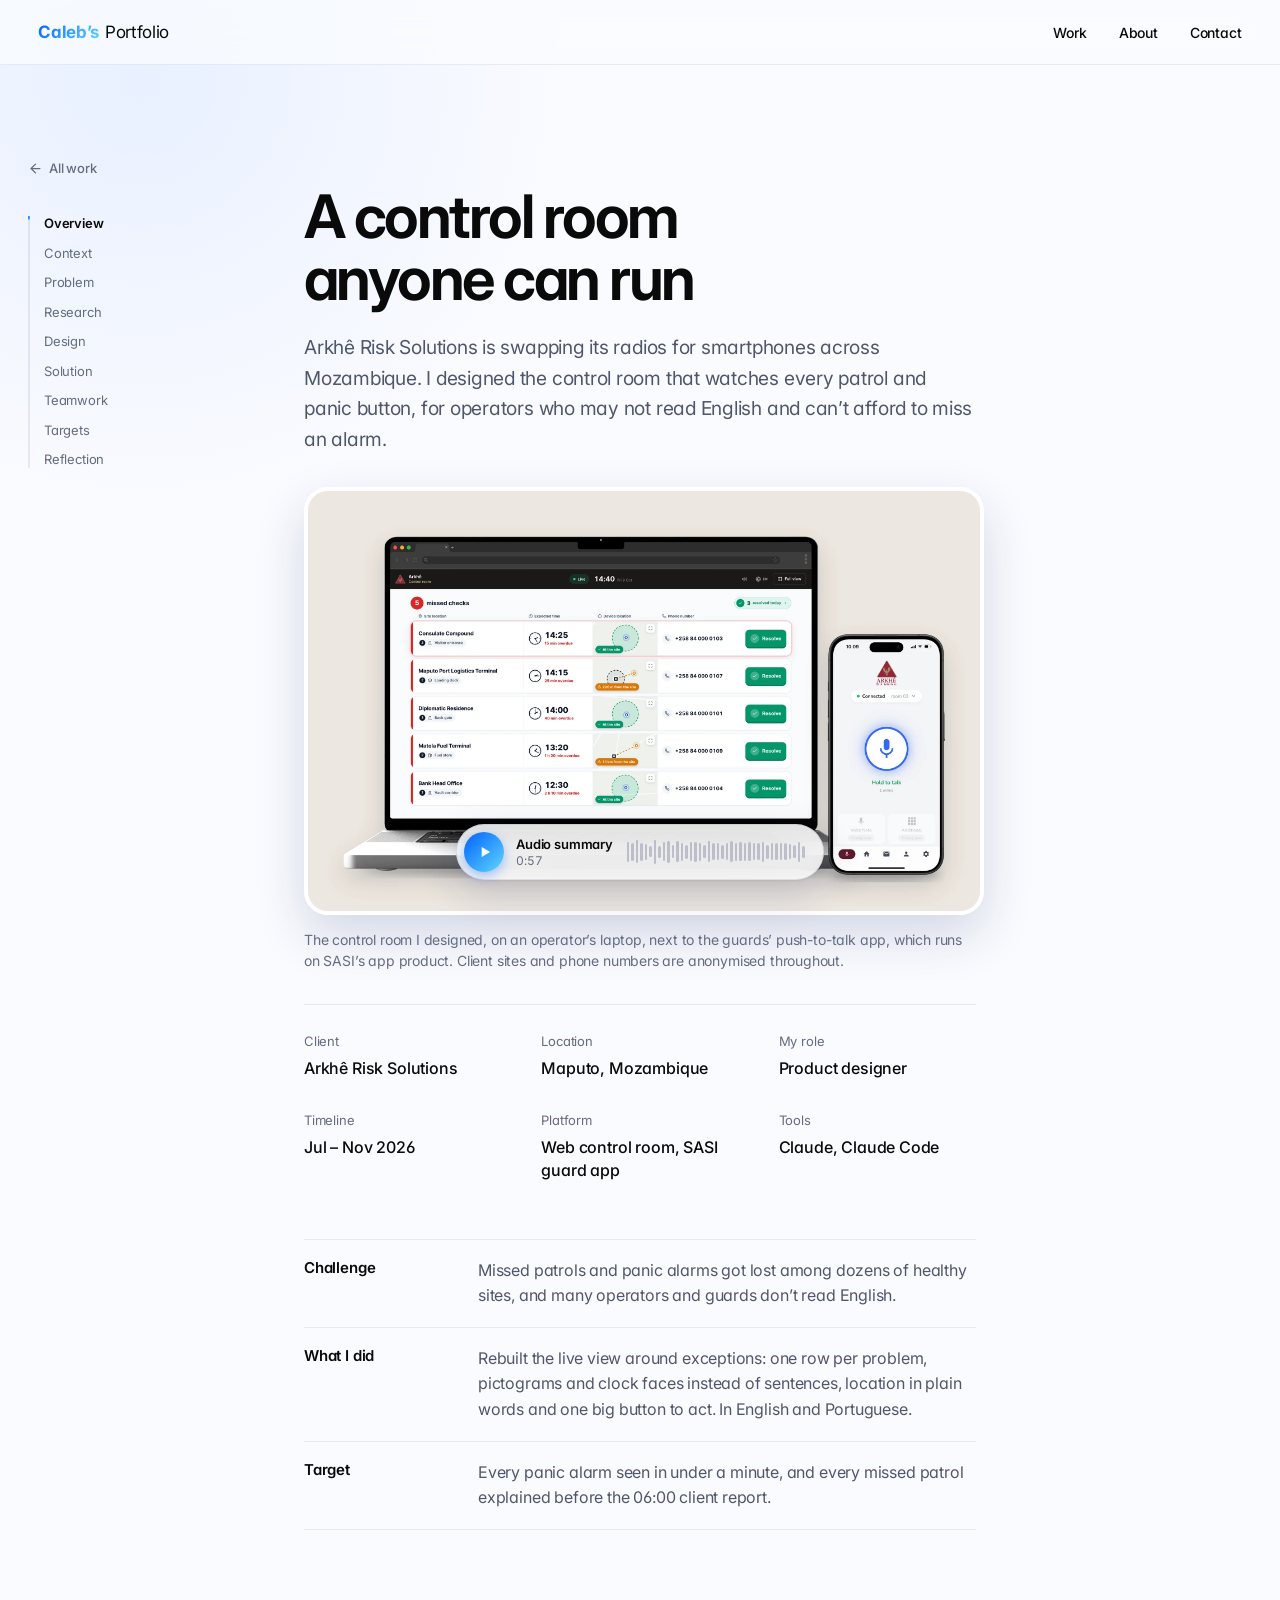
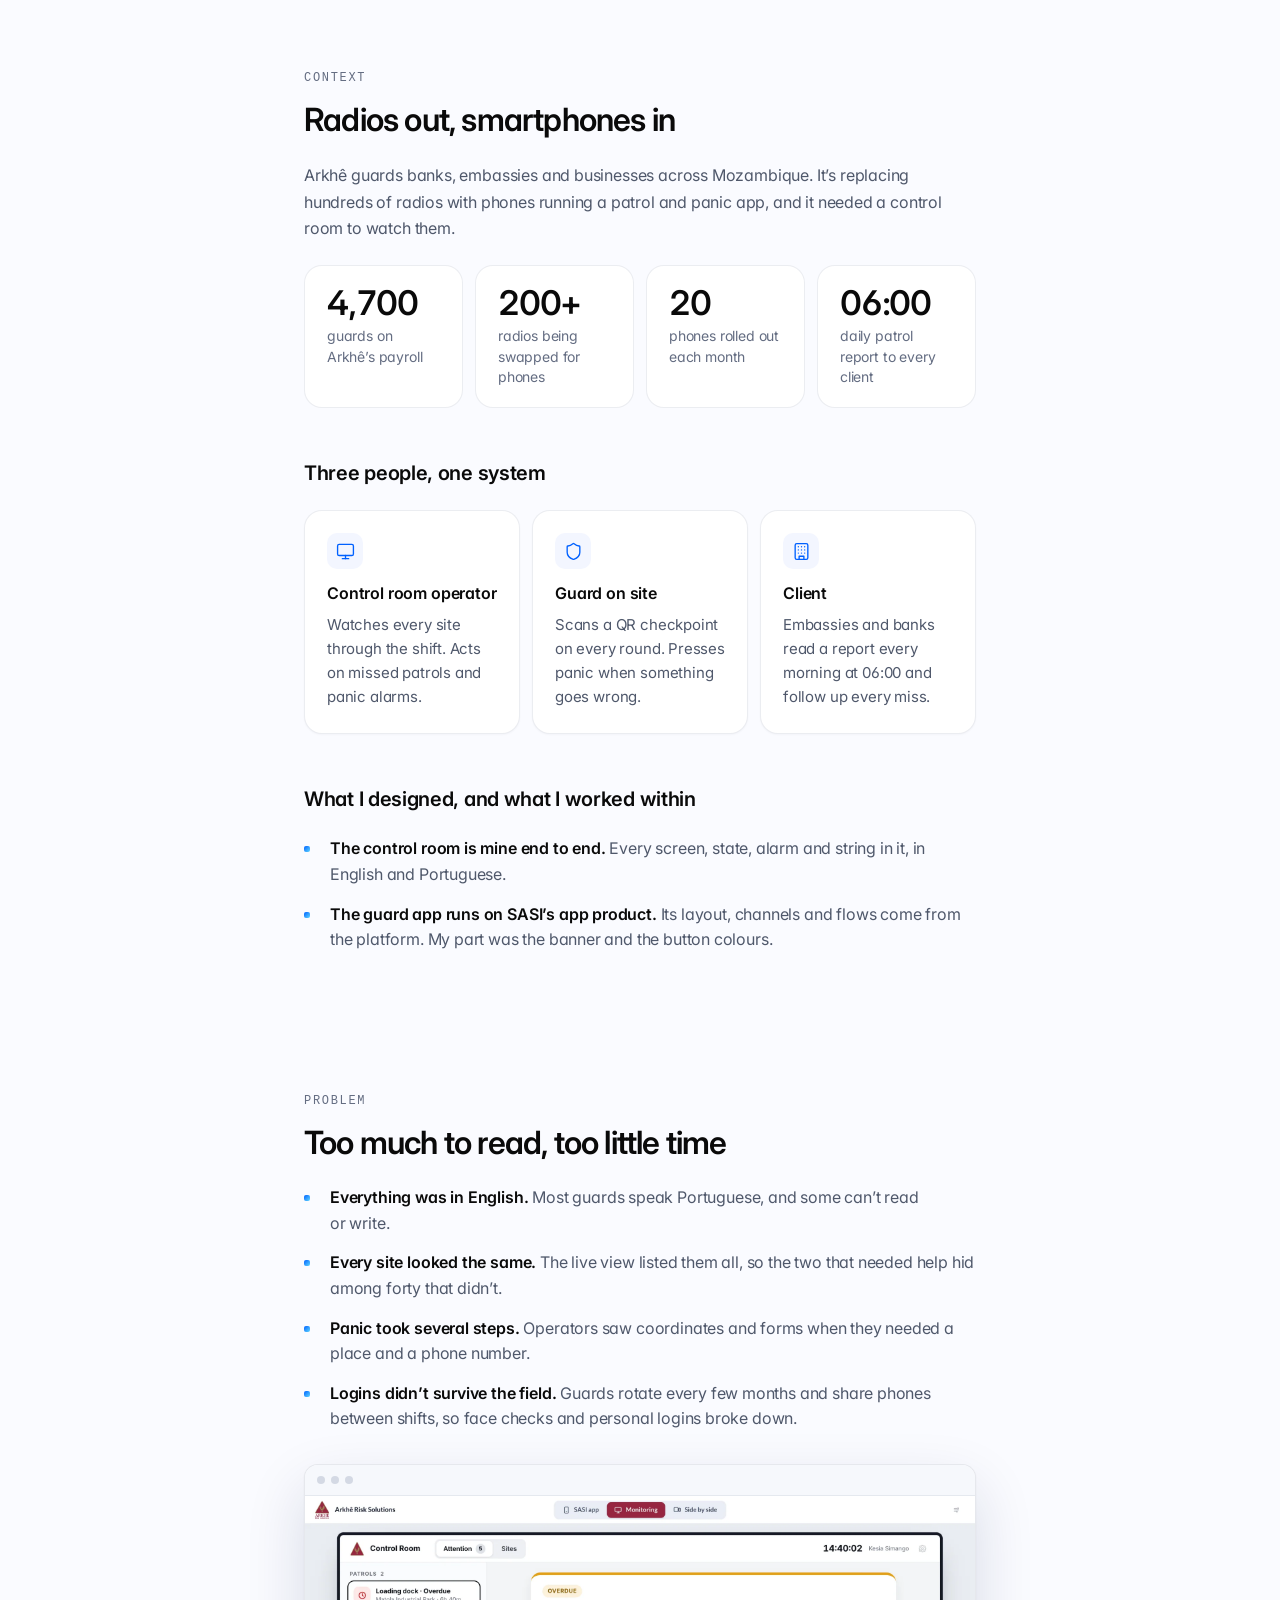
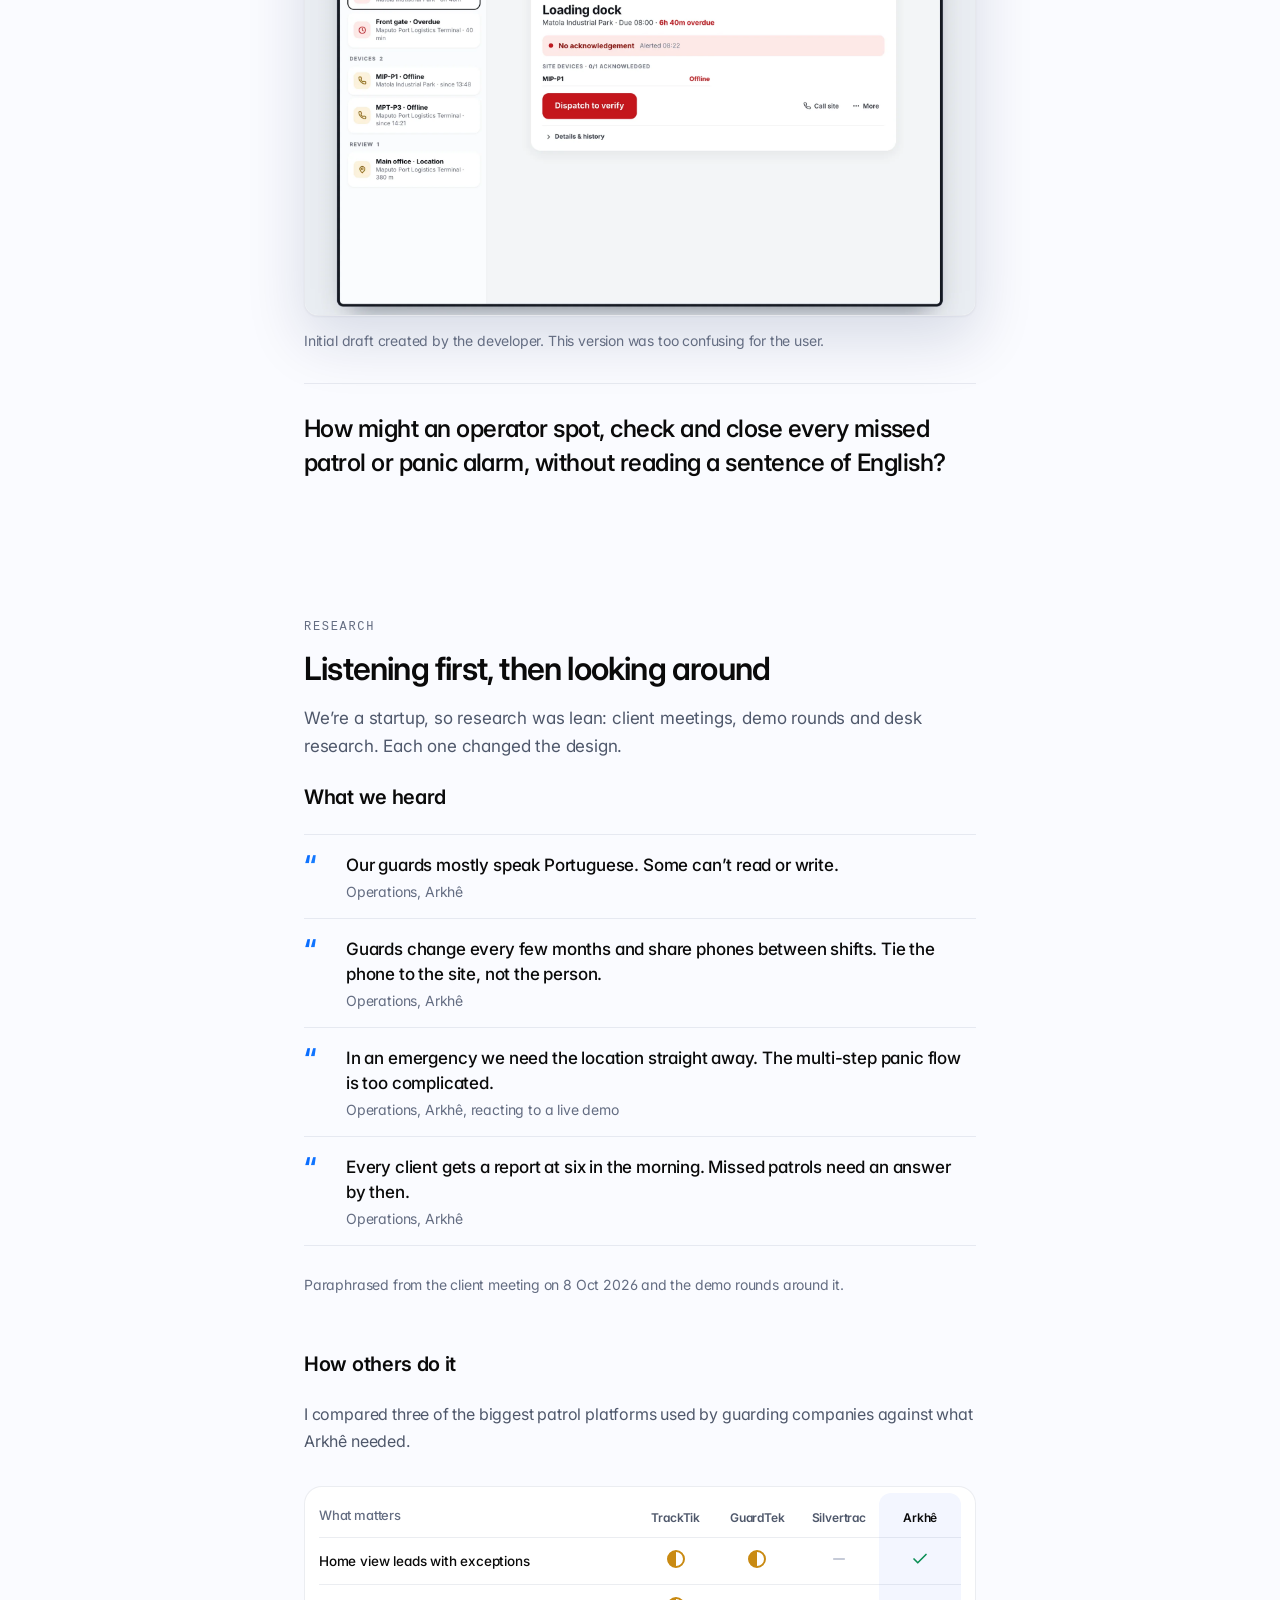
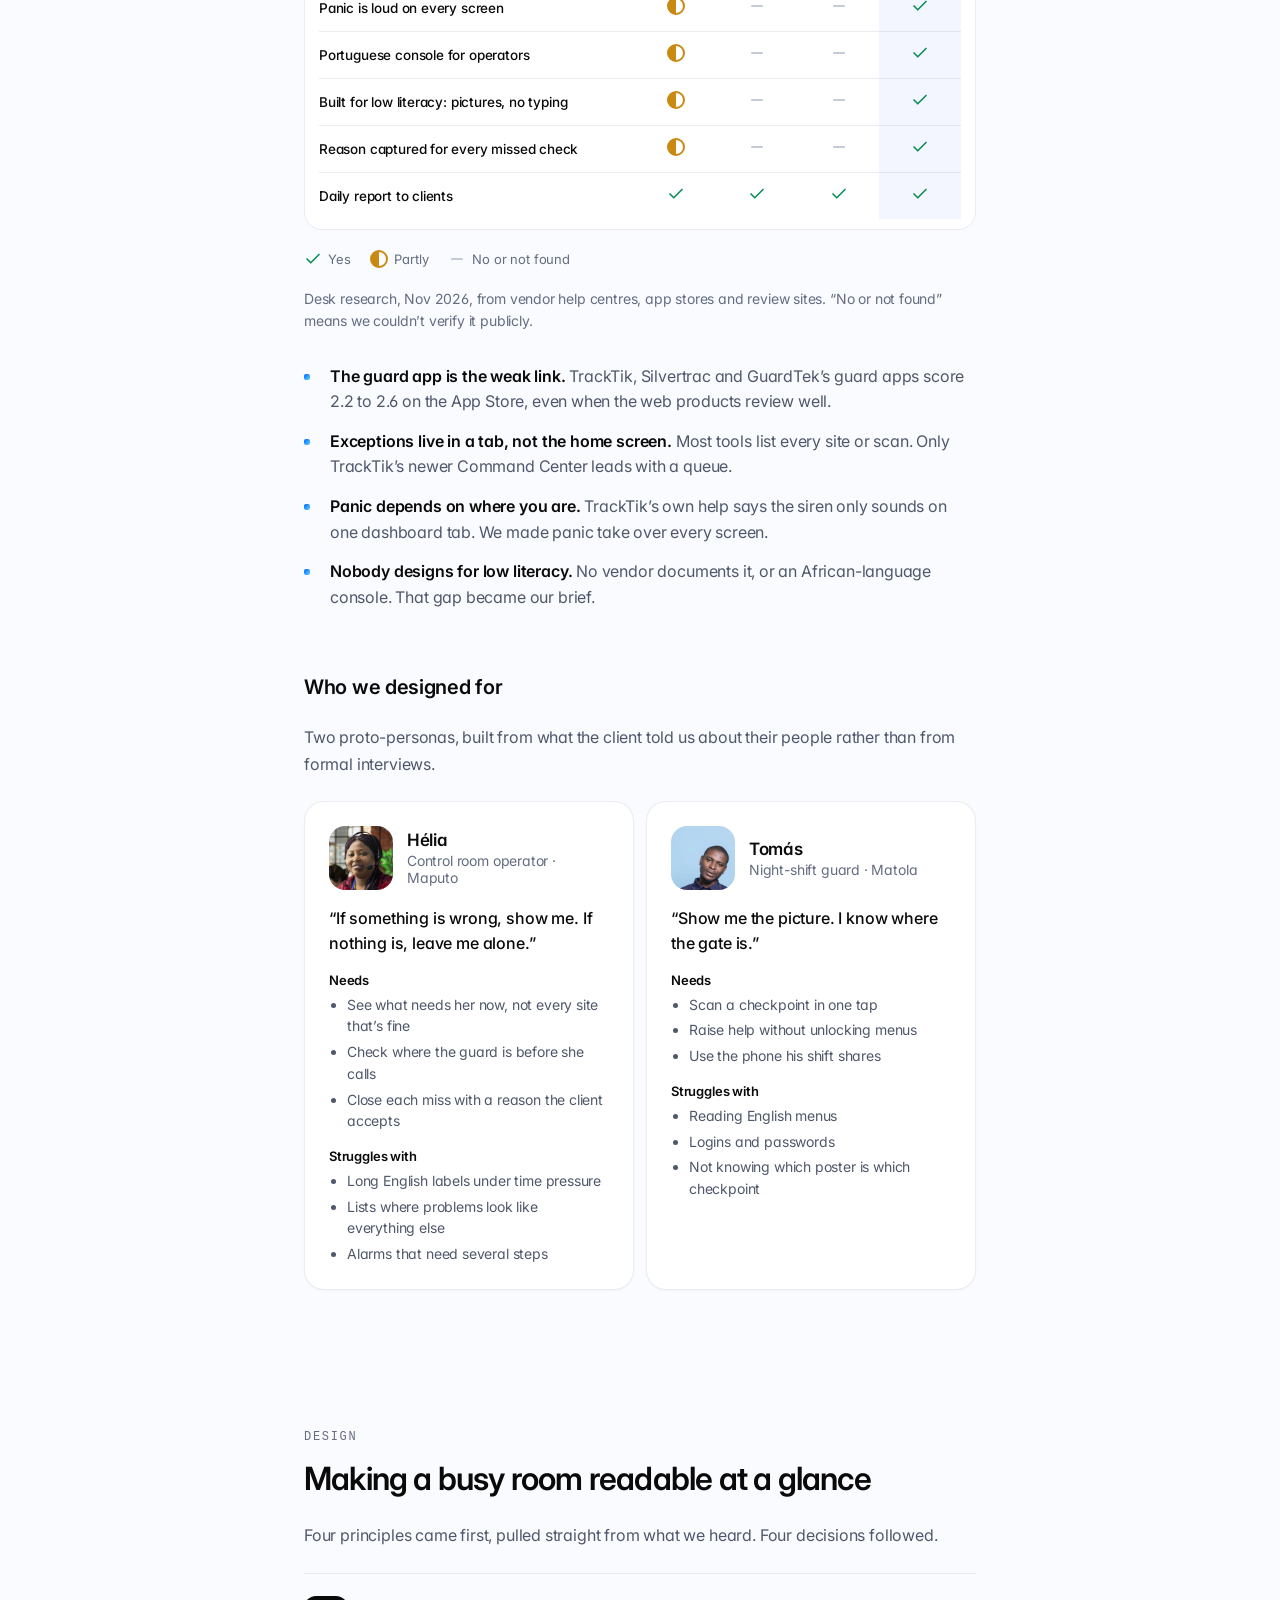
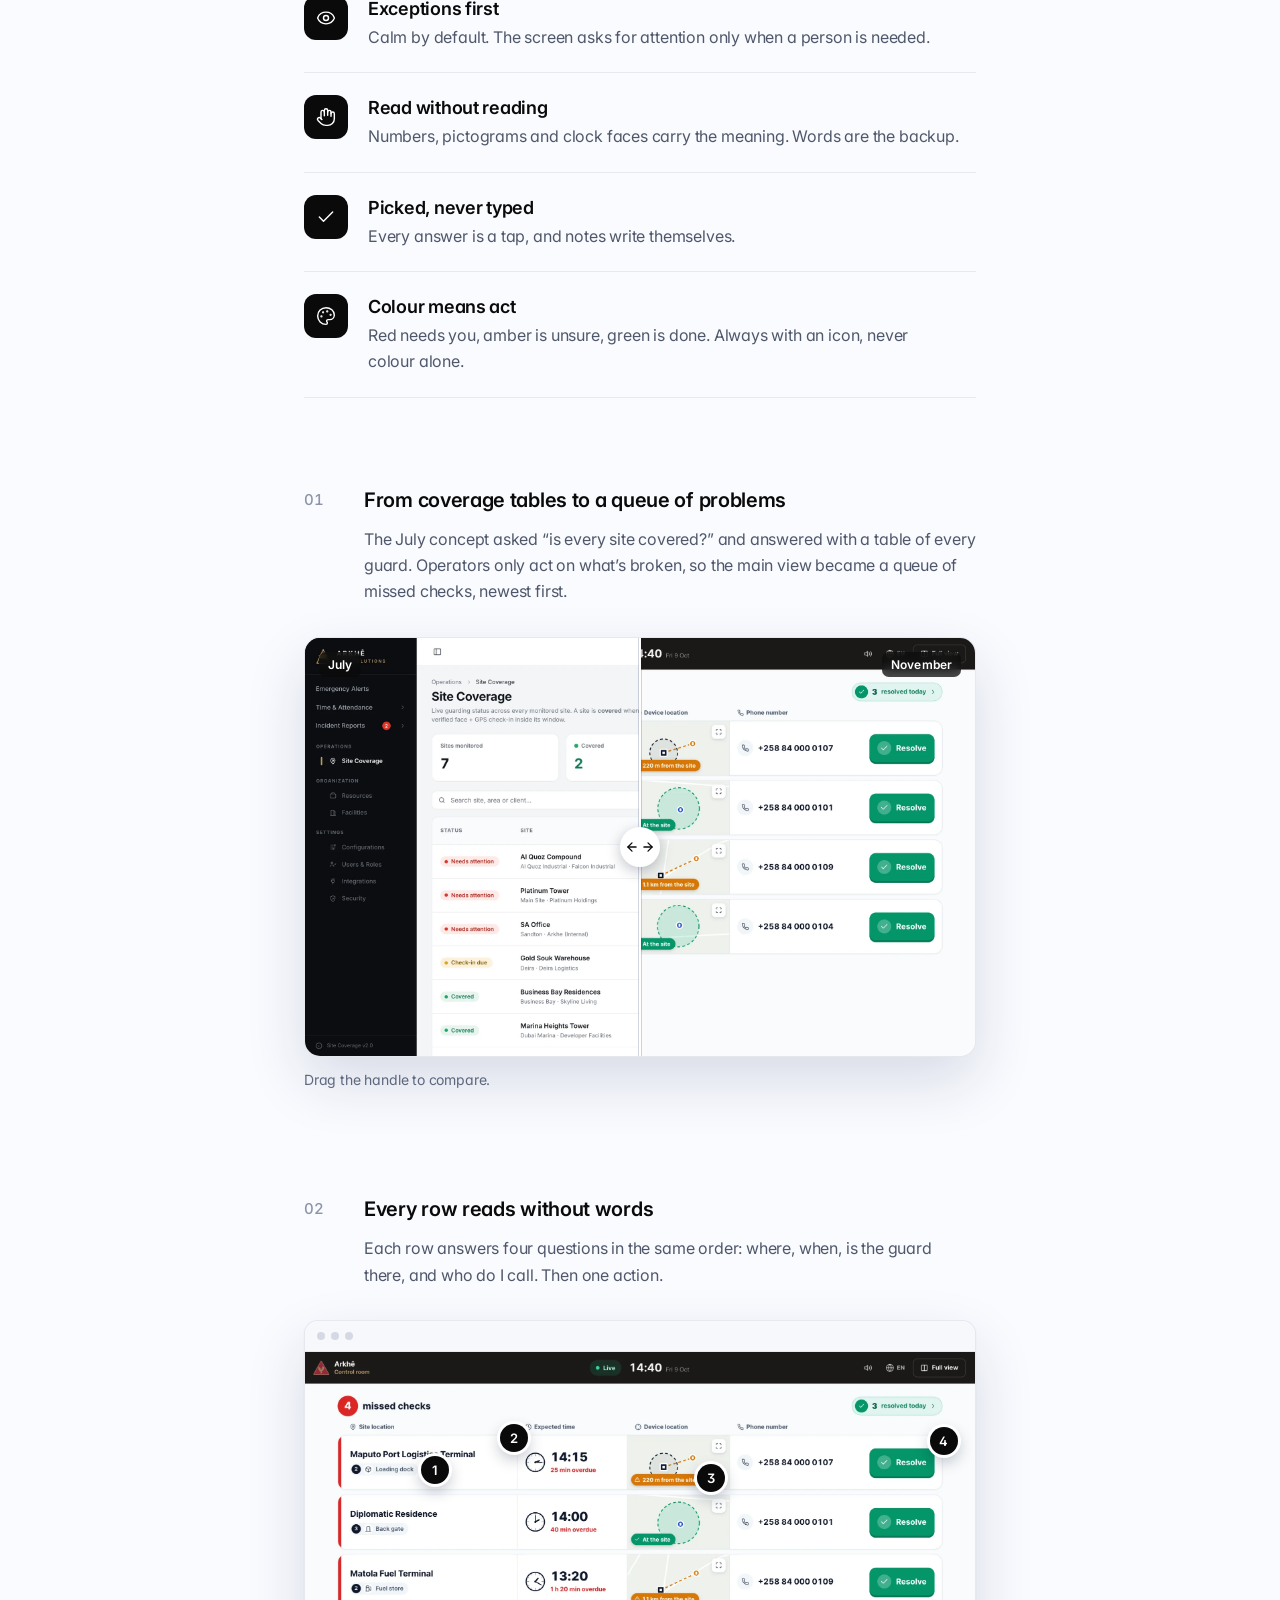
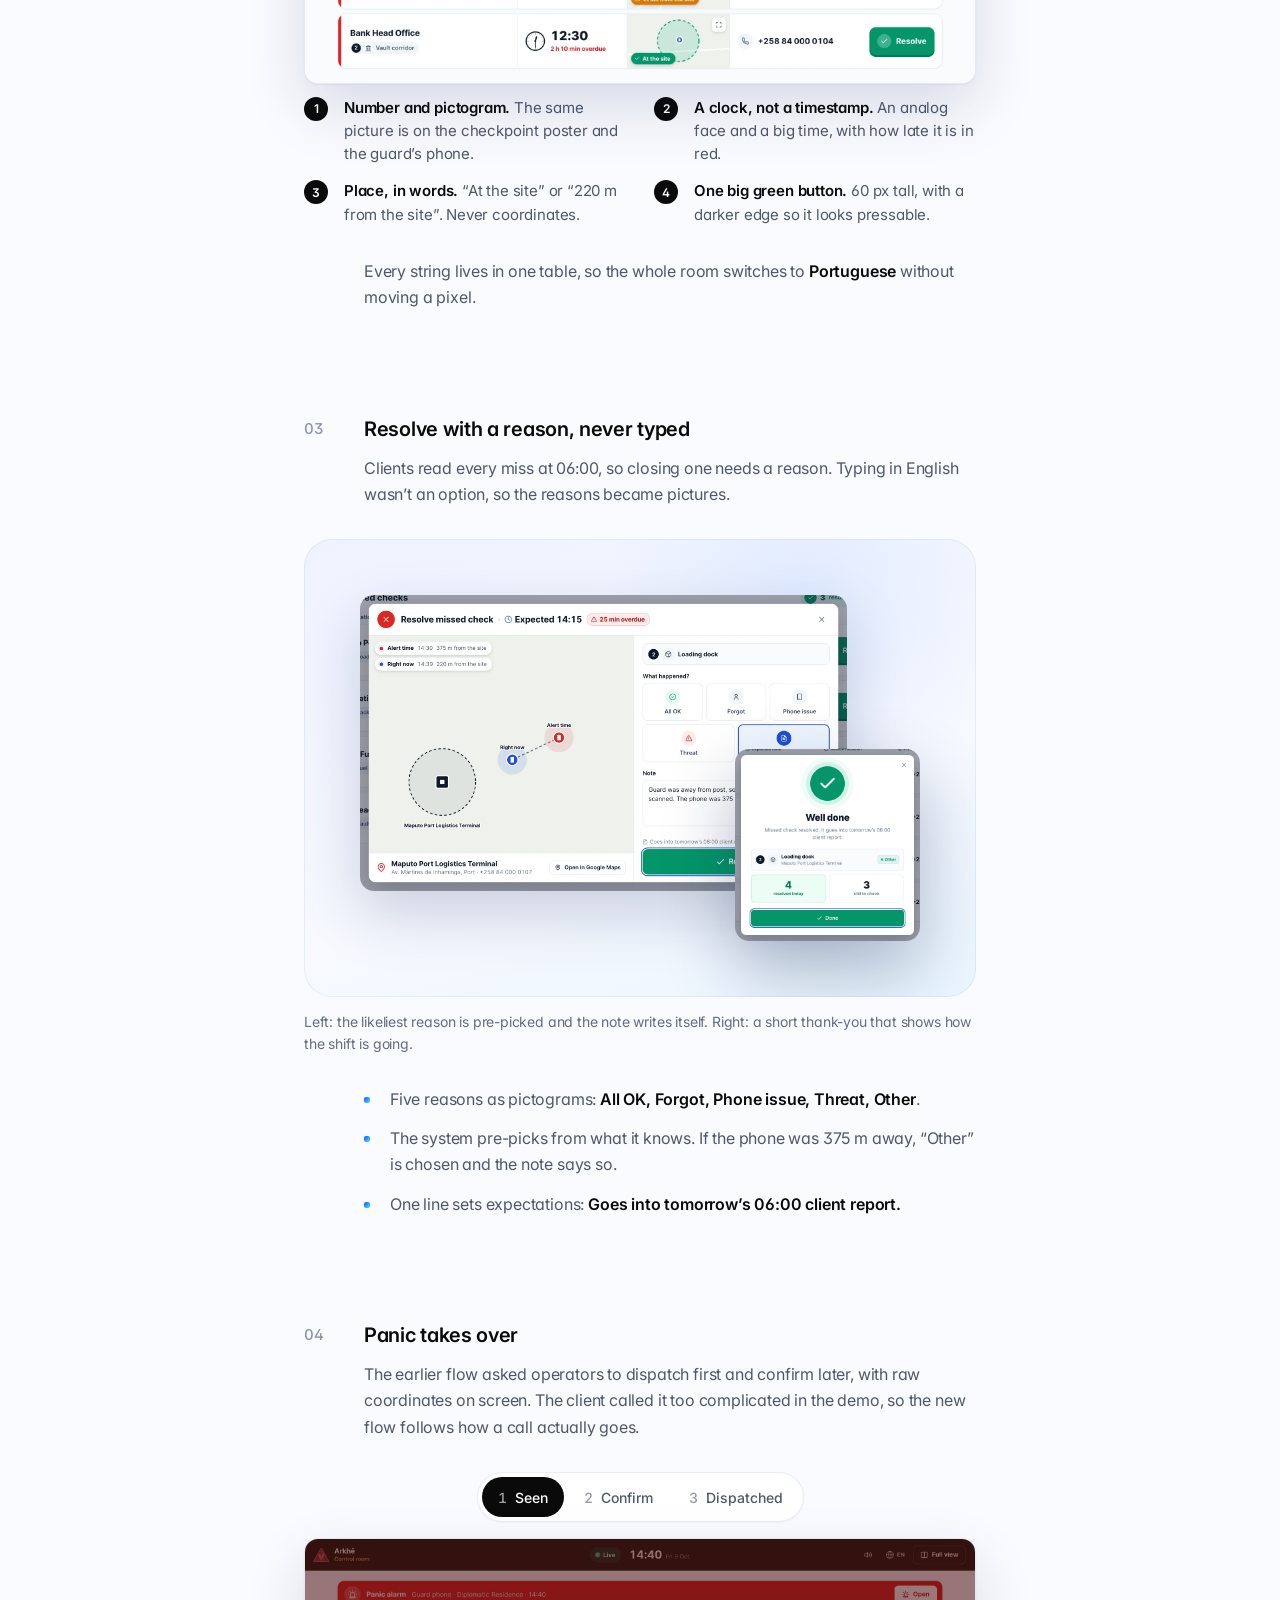
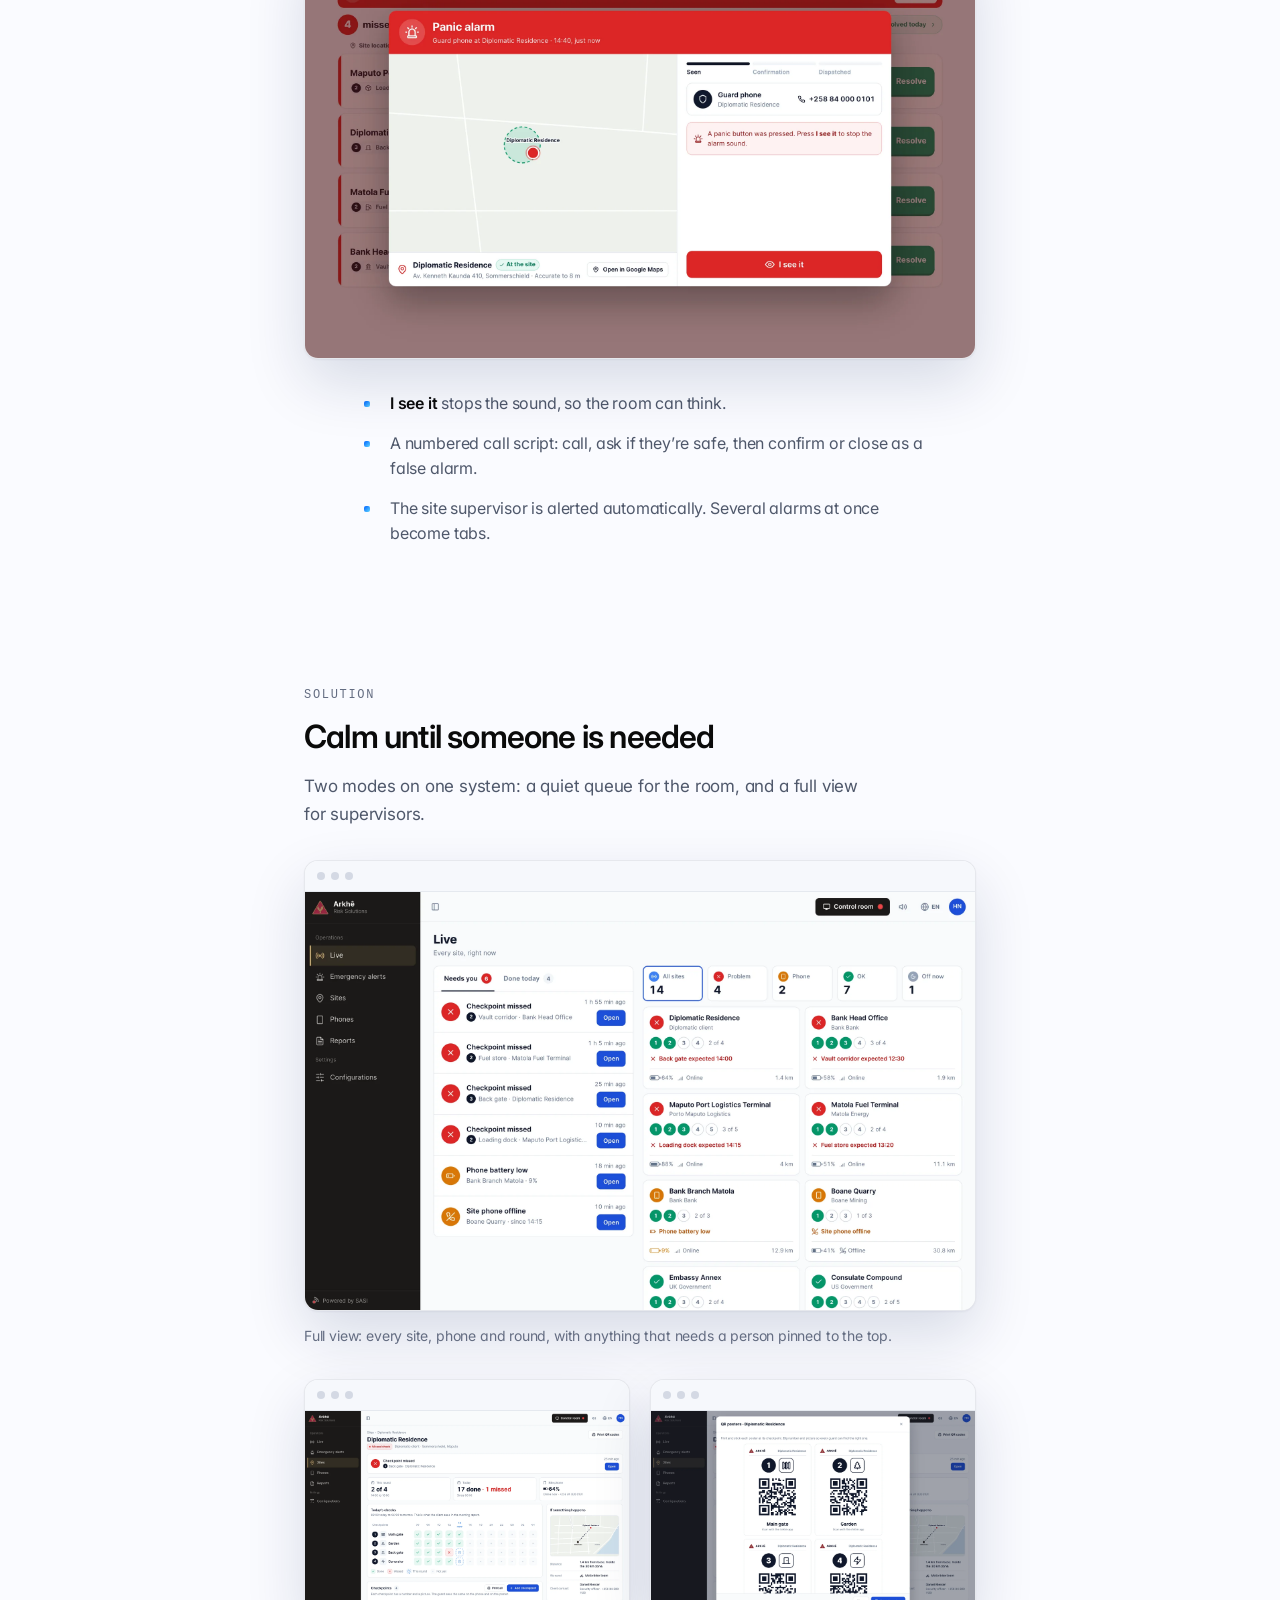
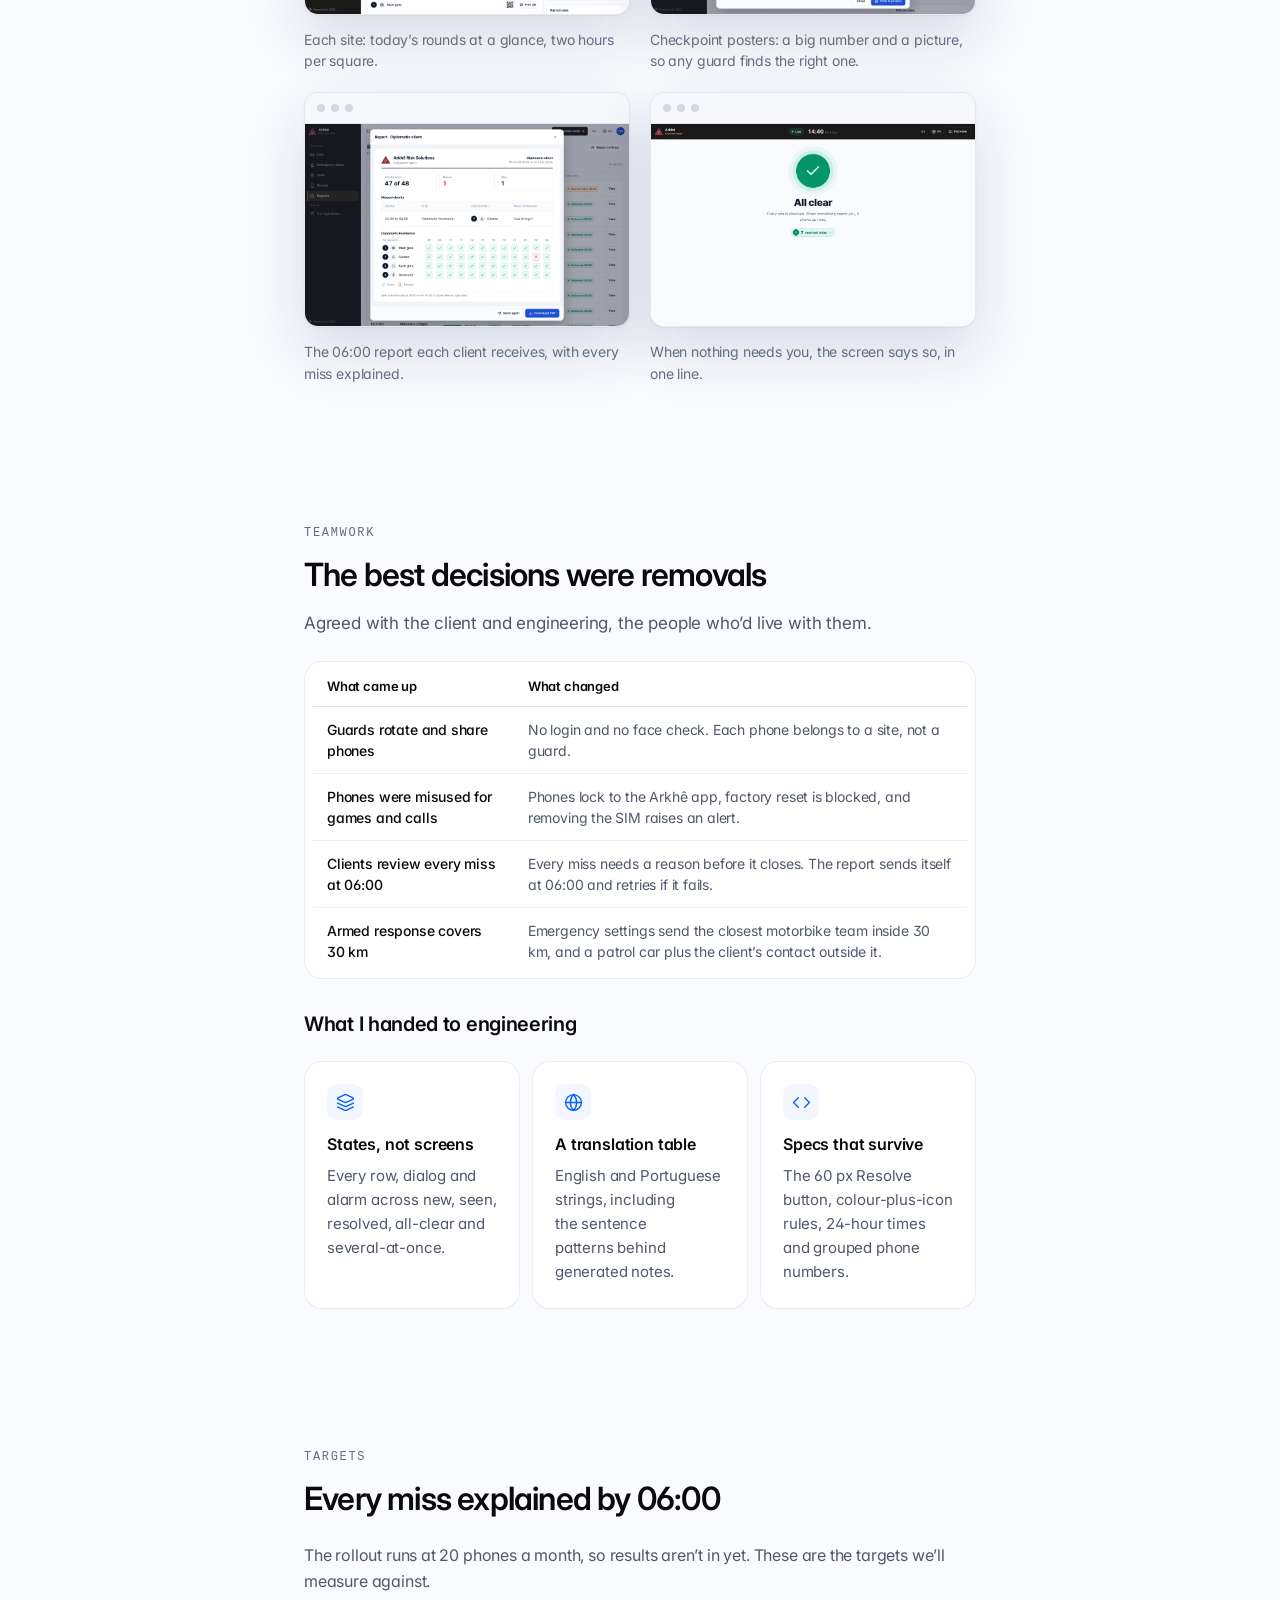
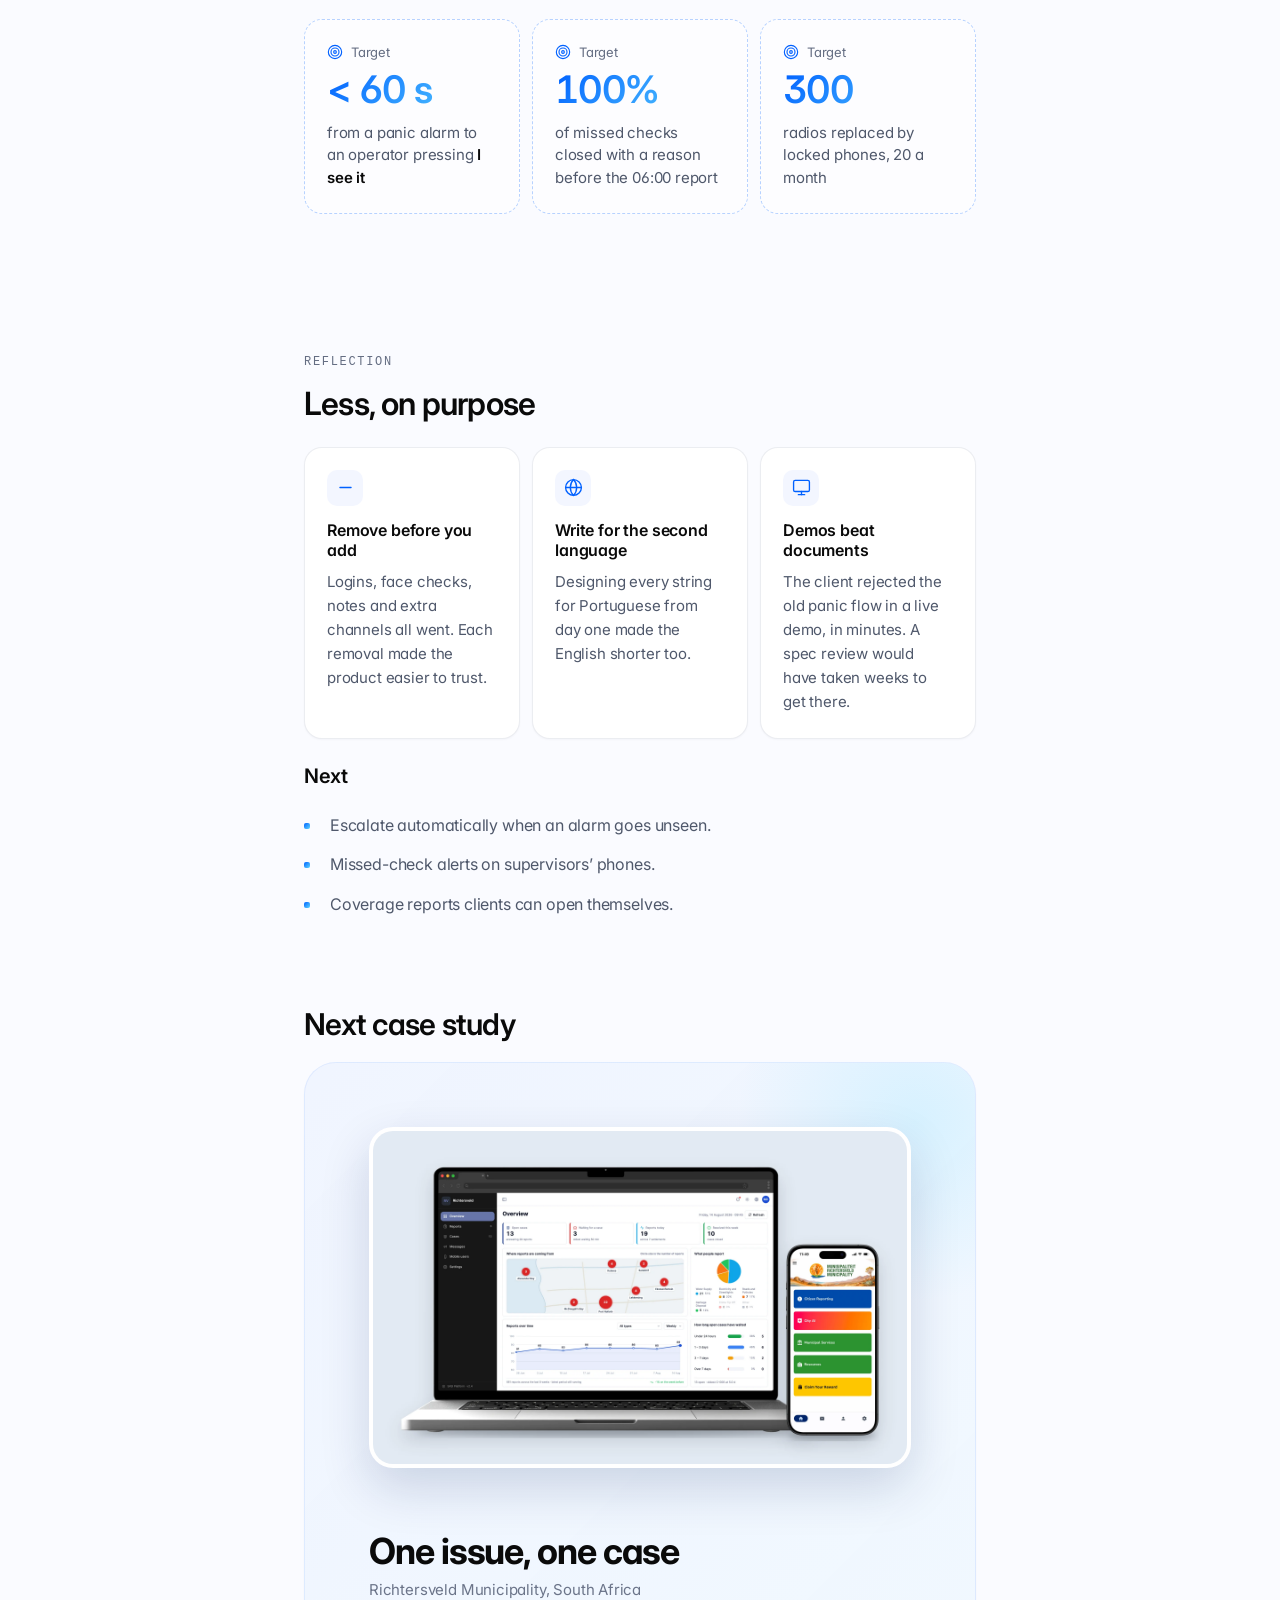
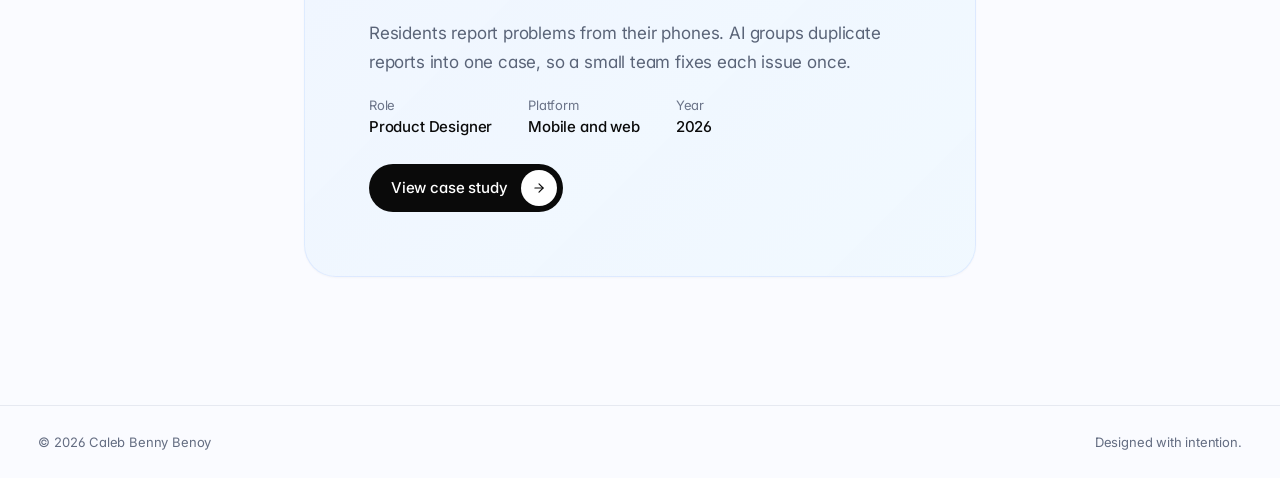
==== commit fa000571: "Compare three competitors in every case study Co-Authored-By: Claude Opus 5.5 <noreply@anthropic.com" ====
--- a/arkhe.html
+++ b/arkhe.html
@@ -51,7 +51,7 @@
 <div style="position: relative">
 <aside class="cs-rail" aria-label="Case study sections" style="position: absolute; top: 0; bottom: 0; left: max(28px, calc(50% - 690px)); width: 170px; z-index: 5"><div style="position: sticky; top: 104px; display: flex; flex-direction: column; gap: 26px; padding-top: 48px"><a href="index.html" class="back-a" style="display: inline-flex; align-items: center; gap: 6px; font-size: 13px; font-weight: 500; color: #646D82; text-decoration: none; min-height: 32px"><svg aria-hidden="true" width="15" height="15" viewBox="0 0 24 24" fill="none" stroke="currentColor" stroke-width="2" stroke-linecap="round" stroke-linejoin="round" style="flex: none; "><path d="m12 19-7-7 7-7"></path><path d="M19 12H5"></path></svg>All work</a><nav aria-label="On this page" style="position: relative"><div aria-hidden="true" style="position: absolute; left: 0; top: 6px; bottom: 6px; width: 2px; border-radius: 2px; background: rgba(10,30,80,0.08)"></div><div data-track aria-hidden="true" style="position: absolute; left: 0; top: 6px; width: 2px; border-radius: 2px; height: 0%; background: linear-gradient(135deg, #0061FF 0%, #60D7FF 100%); transition: height .25s ease"></div><ol style="list-style: none; margin: 0; padding: 0; display: flex; flex-direction: column; gap: 2px"><li><a href="#overview" data-toc="0" class="toc-a" style="display: block; padding: 5px 0 5px 16px; font-size: 13px; line-height: 1.35; text-decoration: none; color: #0A0A0A; font-weight: 600">Overview</a></li><li><a href="#context" data-toc="1" class="toc-a" style="display: block; padding: 5px 0 5px 16px; font-size: 13px; line-height: 1.35; text-decoration: none; color: #646D82; font-weight: 400">Context</a></li><li><a href="#problem" data-toc="2" class="toc-a" style="display: block; padding: 5px 0 5px 16px; font-size: 13px; line-height: 1.35; text-decoration: none; color: #646D82; font-weight: 400">Problem</a></li><li><a href="#research" data-toc="3" class="toc-a" style="display: block; padding: 5px 0 5px 16px; font-size: 13px; line-height: 1.35; text-decoration: none; color: #646D82; font-weight: 400">Research</a></li><li><a href="#design" data-toc="4" class="toc-a" style="display: block; padding: 5px 0 5px 16px; font-size: 13px; line-height: 1.35; text-decoration: none; color: #646D82; font-weight: 400">Design</a></li><li><a href="#solution" data-toc="5" class="toc-a" style="display: block; padding: 5px 0 5px 16px; font-size: 13px; line-height: 1.35; text-decoration: none; color: #646D82; font-weight: 400">Solution</a></li><li><a href="#teamwork" data-toc="6" class="toc-a" style="display: block; padding: 5px 0 5px 16px; font-size: 13px; line-height: 1.35; text-decoration: none; color: #646D82; font-weight: 400">Teamwork</a></li><li><a href="#targets" data-toc="7" class="toc-a" style="display: block; padding: 5px 0 5px 16px; font-size: 13px; line-height: 1.35; text-decoration: none; color: #646D82; font-weight: 400">Targets</a></li><li><a href="#reflection" data-toc="8" class="toc-a" style="display: block; padding: 5px 0 5px 16px; font-size: 13px; line-height: 1.35; text-decoration: none; color: #646D82; font-weight: 400">Reflection</a></li></ol></nav></div></aside>
 <main style="position: relative; padding-bottom: 40px">
-<section id="overview" data-sec="1" style="scroll-margin-top: 80px; padding-top: clamp(40px, 6vw, 72px); display: flex; flex-direction: column; gap: 32px"><div style="width: 100%; max-width: 720px; margin: 0 auto; padding: 0 24px; box-sizing: border-box; display: flex; flex-direction: column; gap: 22px; padding-top: clamp(24px, 4vw, 48px)"><h1 style="margin: 0; font-size: clamp(40px, 5vw, 60px); line-height: 1.04; font-weight: 650; letter-spacing: -0.042em; color: #0A0A0A; text-wrap: balance" data-anim="1">A control room anyone can run</h1><p style="margin: 0; font-size: clamp(18px, 1.5vw, 20px); line-height: 1.6; color: #4F586B; letter-spacing: -0.012em; text-wrap: pretty">Arkhê Risk Solutions is swapping its radios for smartphones across Mozambique. I designed the control room that watches every patrol and panic button, for operators who may not read English and can’t afford to miss an alarm.</p></div><div class="cs-wide" style="display: flex; flex-direction: column; gap: 20px; "><figure style="margin: 0; display: flex; flex-direction: column; gap: 14px"><img src="assets/banner-arkhe.webp" alt="Laptop and phone showing the product" style="display: block; width: 100%; height: auto; border-radius: 24px; border: 4px solid #FFFFFF; box-shadow: 0 20px 50px rgba(0,30,90,0.16)"><figcaption style="font-size: 14px; line-height: 1.55; color: #646D82; text-align: left; text-wrap: pretty">The control room I designed, on an operator’s laptop, next to the guards’ push-to-talk app, which runs on SASI’s app product. Client sites and phone numbers are anonymised throughout.</figcaption></figure></div><div style="width: 100%; max-width: 720px; margin: 0 auto; padding: 0 24px; box-sizing: border-box; display: flex; flex-direction: column; gap: 56px; "><dl style="margin: 0; padding-top: 28px; border-top: 1px solid rgba(10,30,80,0.08); display: grid; grid-template-columns: repeat(auto-fit, minmax(min(180px, 100%), 1fr)); gap: 32px 40px"><div style="display: flex; flex-direction: column; gap: 8px; min-width: 0"><dt style="font-size: 13px; color: #646D82">Client</dt><dd style="margin: 0; font-size: 16px; line-height: 1.45; font-weight: 500; color: #0A0A0A">Arkhê Risk Solutions</dd></div><div style="display: flex; flex-direction: column; gap: 8px; min-width: 0"><dt style="font-size: 13px; color: #646D82">Location</dt><dd style="margin: 0; font-size: 16px; line-height: 1.45; font-weight: 500; color: #0A0A0A">Maputo, Mozambique</dd></div><div style="display: flex; flex-direction: column; gap: 8px; min-width: 0"><dt style="font-size: 13px; color: #646D82">My role</dt><dd style="margin: 0; font-size: 16px; line-height: 1.45; font-weight: 500; color: #0A0A0A">Product designer</dd></div><div style="display: flex; flex-direction: column; gap: 8px; min-width: 0"><dt style="font-size: 13px; color: #646D82">Timeline</dt><dd style="margin: 0; font-size: 16px; line-height: 1.45; font-weight: 500; color: #0A0A0A">Jul – Nov 2026</dd></div><div style="display: flex; flex-direction: column; gap: 8px; min-width: 0"><dt style="font-size: 13px; color: #646D82">Platform</dt><dd style="margin: 0; font-size: 16px; line-height: 1.45; font-weight: 500; color: #0A0A0A">Web control room, SASI guard app</dd></div><div style="display: flex; flex-direction: column; gap: 8px; min-width: 0"><dt style="font-size: 13px; color: #646D82">Tools</dt><dd style="margin: 0; font-size: 16px; line-height: 1.45; font-weight: 500; color: #0A0A0A">Claude, Claude Code</dd></div></dl><div style="display: flex; flex-direction: column; border-bottom: 1px solid rgba(10,30,80,0.08)"><div style="display: grid; grid-template-columns: repeat(auto-fit, minmax(min(150px, 100%), 1fr)); gap: 6px 24px; padding: 18px 0; border-top: 1px solid rgba(10,30,80,0.08)"><div style="font-size: 15px; font-weight: 600; color: #0A0A0A">Challenge</div><div style="grid-column: span 3; min-width: min(100%, 300px); font-size: 16px; line-height: 1.6; color: #4F586B; text-wrap: pretty">Missed patrols and panic alarms got lost among dozens of healthy sites, and many operators and guards don’t read English.</div></div><div style="display: grid; grid-template-columns: repeat(auto-fit, minmax(min(150px, 100%), 1fr)); gap: 6px 24px; padding: 18px 0; border-top: 1px solid rgba(10,30,80,0.08)"><div style="font-size: 15px; font-weight: 600; color: #0A0A0A">What I did</div><div style="grid-column: span 3; min-width: min(100%, 300px); font-size: 16px; line-height: 1.6; color: #4F586B; text-wrap: pretty">Rebuilt the live view around exceptions: one row per problem, pictograms and clock faces instead of sentences, location in plain words and one big button to act. In English and Portuguese.</div></div><div style="display: grid; grid-template-columns: repeat(auto-fit, minmax(min(150px, 100%), 1fr)); gap: 6px 24px; padding: 18px 0; border-top: 1px solid rgba(10,30,80,0.08)"><div style="font-size: 15px; font-weight: 600; color: #0A0A0A">Target</div><div style="grid-column: span 3; min-width: min(100%, 300px); font-size: 16px; line-height: 1.6; color: #4F586B; text-wrap: pretty">Every panic alarm seen in under a minute, and every missed patrol explained before the 06:00 client report.</div></div></div></div></section><section id="context" data-sec="1" style="scroll-margin-top: 80px; padding-top: clamp(104px, 11vw, 152px); display: flex; flex-direction: column; gap: 32px"><div style="width: 100%; max-width: 720px; margin: 0 auto; padding: 0 24px; box-sizing: border-box; display: flex; flex-direction: column; gap: 24px; margin-bottom: -16px"><div style="font-family: ui-monospace, 'SF Mono', Menlo, monospace; font-size: 12px; font-weight: 500; letter-spacing: 0.14em; text-transform: uppercase; color: #646D82">Context</div></div><div style="width: 100%; max-width: 720px; margin: 0 auto; padding: 0 24px; box-sizing: border-box; display: flex; flex-direction: column; gap: 24px; "><h2 style="margin: 0; font-size: clamp(26px, 2.6vw, 32px); line-height: 1.18; font-weight: 600; letter-spacing: -0.025em; color: #0A0A0A; text-wrap: balance">Radios out, smartphones in</h2><p style="margin: 0; font-size: 16px; line-height: 1.65; color: #4F586B; text-wrap: pretty; ">Arkhê guards banks, embassies and businesses across Mozambique. It’s replacing hundreds of radios with phones running a patrol and panic app, and it needed a control room to watch them.</p><div style="display: grid; grid-template-columns: repeat(auto-fit, minmax(min(150px, 100%), 1fr)); gap: 12px"><div style="display: flex; flex-direction: column; gap: 6px; padding: 20px 22px; border-radius: 18px; background: #FFFFFF; border: 1px solid rgba(10,30,80,0.08)"><div style="font-size: 34px; line-height: 1; font-weight: 600; letter-spacing: -0.035em; color: #0A0A0A; font-variant-numeric: tabular-nums">4,700</div><div style="font-size: 14px; line-height: 1.45; color: #646D82">guards on Arkhê’s payroll</div></div><div style="display: flex; flex-direction: column; gap: 6px; padding: 20px 22px; border-radius: 18px; background: #FFFFFF; border: 1px solid rgba(10,30,80,0.08)"><div style="font-size: 34px; line-height: 1; font-weight: 600; letter-spacing: -0.035em; color: #0A0A0A; font-variant-numeric: tabular-nums">200+</div><div style="font-size: 14px; line-height: 1.45; color: #646D82">radios being swapped for phones</div></div><div style="display: flex; flex-direction: column; gap: 6px; padding: 20px 22px; border-radius: 18px; background: #FFFFFF; border: 1px solid rgba(10,30,80,0.08)"><div style="font-size: 34px; line-height: 1; font-weight: 600; letter-spacing: -0.035em; color: #0A0A0A; font-variant-numeric: tabular-nums">20</div><div style="font-size: 14px; line-height: 1.45; color: #646D82">phones rolled out each month</div></div><div style="display: flex; flex-direction: column; gap: 6px; padding: 20px 22px; border-radius: 18px; background: #FFFFFF; border: 1px solid rgba(10,30,80,0.08)"><div style="font-size: 34px; line-height: 1; font-weight: 600; letter-spacing: -0.035em; color: #0A0A0A; font-variant-numeric: tabular-nums">06:00</div><div style="font-size: 14px; line-height: 1.45; color: #646D82">daily patrol report to every client</div></div></div><div aria-hidden="true" style="height: 4px"></div><h3 style="margin: 0; font-size: 20px; line-height: 1.3; font-weight: 600; letter-spacing: -0.015em; color: #0A0A0A; ">Three people, one system</h3><div style="display: grid; grid-template-columns: repeat(auto-fit, minmax(min(190px, 100%), 1fr)); gap: 12px"><div style="display: flex; flex-direction: column; gap: 10px; padding: 22px 22px 24px; border-radius: 18px; background: #FFFFFF; border: 1px solid rgba(10,30,80,0.08); box-shadow: 0 1px 2px rgba(10,20,50,0.03)"><div style="width: 36px; height: 36px; border-radius: 10px; background: #F3F6FF; display: flex; align-items: center; justify-content: center; color: #0061FF"><svg aria-hidden="true" width="19" height="19" viewBox="0 0 24 24" fill="none" stroke="currentColor" stroke-width="1.7" stroke-linecap="round" stroke-linejoin="round" style="flex: none; "><rect width="20" height="14" x="2" y="3" rx="2"></rect><path d="M8 21h8"></path><path d="M12 17v4"></path></svg></div><div style="font-size: 16px; font-weight: 600; letter-spacing: -0.01em; color: #0A0A0A; margin-top: 4px">Control room operator</div><div style="font-size: 15px; line-height: 1.6; color: #4F586B; text-wrap: pretty">Watches every site through the shift. Acts on missed patrols and panic alarms.</div></div><div style="display: flex; flex-direction: column; gap: 10px; padding: 22px 22px 24px; border-radius: 18px; background: #FFFFFF; border: 1px solid rgba(10,30,80,0.08); box-shadow: 0 1px 2px rgba(10,20,50,0.03)"><div style="width: 36px; height: 36px; border-radius: 10px; background: #F3F6FF; display: flex; align-items: center; justify-content: center; color: #0061FF"><svg aria-hidden="true" width="19" height="19" viewBox="0 0 24 24" fill="none" stroke="currentColor" stroke-width="1.7" stroke-linecap="round" stroke-linejoin="round" style="flex: none; "><path d="M20 13c0 5-3.5 7.5-7.66 8.95a1 1 0 0 1-.67-.01C7.5 20.5 4 18 4 13V6a1 1 0 0 1 1-1c2 0 4.5-1.2 6.24-2.72a1.17 1.17 0 0 1 1.52 0C14.51 3.81 17 5 19 5a1 1 0 0 1 1 1z"></path></svg></div><div style="font-size: 16px; font-weight: 600; letter-spacing: -0.01em; color: #0A0A0A; margin-top: 4px">Guard on site</div><div style="font-size: 15px; line-height: 1.6; color: #4F586B; text-wrap: pretty">Scans a QR checkpoint on every round. Presses panic when something goes wrong.</div></div><div style="display: flex; flex-direction: column; gap: 10px; padding: 22px 22px 24px; border-radius: 18px; background: #FFFFFF; border: 1px solid rgba(10,30,80,0.08); box-shadow: 0 1px 2px rgba(10,20,50,0.03)"><div style="width: 36px; height: 36px; border-radius: 10px; background: #F3F6FF; display: flex; align-items: center; justify-content: center; color: #0061FF"><svg aria-hidden="true" width="19" height="19" viewBox="0 0 24 24" fill="none" stroke="currentColor" stroke-width="1.7" stroke-linecap="round" stroke-linejoin="round" style="flex: none; "><rect width="16" height="20" x="4" y="2" rx="2" ry="2"></rect><path d="M9 22v-4h6v4"></path><path d="M8 6h.01"></path><path d="M16 6h.01"></path><path d="M12 6h.01"></path><path d="M12 10h.01"></path><path d="M12 14h.01"></path><path d="M16 10h.01"></path><path d="M16 14h.01"></path><path d="M8 10h.01"></path><path d="M8 14h.01"></path></svg></div><div style="font-size: 16px; font-weight: 600; letter-spacing: -0.01em; color: #0A0A0A; margin-top: 4px">Client</div><div style="font-size: 15px; line-height: 1.6; color: #4F586B; text-wrap: pretty">Embassies and banks read a report every morning at 06:00 and follow up every miss.</div></div></div><div aria-hidden="true" style="height: 4px"></div><h3 style="margin: 0; font-size: 20px; line-height: 1.3; font-weight: 600; letter-spacing: -0.015em; color: #0A0A0A; ">What I designed, and what I worked within</h3><ul style="list-style: none; margin: 0; padding: 0; display: flex; flex-direction: column; gap: 14px"><li style="display: grid; grid-template-columns: 14px minmax(0, 1fr); gap: 12px; align-items: start"><span aria-hidden="true" style="width: 6px; height: 6px; margin-top: 10px; border-radius: 2px; background: linear-gradient(135deg, #0061FF 0%, #60D7FF 100%)"></span><span style="font-size: 16px; line-height: 1.6; color: #4F586B; text-wrap: pretty"><strong style="font-weight: 600; color: #0A0A0A">The control room is mine end to end.</strong> Every screen, state, alarm and string in it, in English and Portuguese.</span></li><li style="display: grid; grid-template-columns: 14px minmax(0, 1fr); gap: 12px; align-items: start"><span aria-hidden="true" style="width: 6px; height: 6px; margin-top: 10px; border-radius: 2px; background: linear-gradient(135deg, #0061FF 0%, #60D7FF 100%)"></span><span style="font-size: 16px; line-height: 1.6; color: #4F586B; text-wrap: pretty"><strong style="font-weight: 600; color: #0A0A0A">The guard app runs on SASI’s app product.</strong> Its layout, channels and flows come from the platform. My part was the banner and the button colours.</span></li></ul></div></section><section id="problem" data-sec="1" style="scroll-margin-top: 80px; padding-top: clamp(104px, 11vw, 152px); display: flex; flex-direction: column; gap: 32px"><div style="width: 100%; max-width: 720px; margin: 0 auto; padding: 0 24px; box-sizing: border-box; display: flex; flex-direction: column; gap: 24px; margin-bottom: -16px"><div style="font-family: ui-monospace, 'SF Mono', Menlo, monospace; font-size: 12px; font-weight: 500; letter-spacing: 0.14em; text-transform: uppercase; color: #646D82">Problem</div></div><div style="width: 100%; max-width: 720px; margin: 0 auto; padding: 0 24px; box-sizing: border-box; display: flex; flex-direction: column; gap: 24px; "><h2 style="margin: 0; font-size: clamp(26px, 2.6vw, 32px); line-height: 1.18; font-weight: 600; letter-spacing: -0.025em; color: #0A0A0A; text-wrap: balance">Too much to read, too little time</h2><ul style="list-style: none; margin: 0; padding: 0; display: flex; flex-direction: column; gap: 14px"><li style="display: grid; grid-template-columns: 14px minmax(0, 1fr); gap: 12px; align-items: start"><span aria-hidden="true" style="width: 6px; height: 6px; margin-top: 10px; border-radius: 2px; background: linear-gradient(135deg, #0061FF 0%, #60D7FF 100%)"></span><span style="font-size: 16px; line-height: 1.6; color: #4F586B; text-wrap: pretty"><strong style="font-weight: 600; color: #0A0A0A">Everything was in English.</strong> Most guards speak Portuguese, and some can’t read or write.</span></li><li style="display: grid; grid-template-columns: 14px minmax(0, 1fr); gap: 12px; align-items: start"><span aria-hidden="true" style="width: 6px; height: 6px; margin-top: 10px; border-radius: 2px; background: linear-gradient(135deg, #0061FF 0%, #60D7FF 100%)"></span><span style="font-size: 16px; line-height: 1.6; color: #4F586B; text-wrap: pretty"><strong style="font-weight: 600; color: #0A0A0A">Every site looked the same.</strong> The live view listed them all, so the two that needed help hid among forty that didn’t.</span></li><li style="display: grid; grid-template-columns: 14px minmax(0, 1fr); gap: 12px; align-items: start"><span aria-hidden="true" style="width: 6px; height: 6px; margin-top: 10px; border-radius: 2px; background: linear-gradient(135deg, #0061FF 0%, #60D7FF 100%)"></span><span style="font-size: 16px; line-height: 1.6; color: #4F586B; text-wrap: pretty"><strong style="font-weight: 600; color: #0A0A0A">Panic took several steps.</strong> Operators saw coordinates and forms when they needed a place and a phone number.</span></li><li style="display: grid; grid-template-columns: 14px minmax(0, 1fr); gap: 12px; align-items: start"><span aria-hidden="true" style="width: 6px; height: 6px; margin-top: 10px; border-radius: 2px; background: linear-gradient(135deg, #0061FF 0%, #60D7FF 100%)"></span><span style="font-size: 16px; line-height: 1.6; color: #4F586B; text-wrap: pretty"><strong style="font-weight: 600; color: #0A0A0A">Logins didn’t survive the field.</strong> Guards rotate every few months and share phones between shifts, so face checks and personal logins broke down.</span></li></ul></div><div class="cs-wide" style="display: flex; flex-direction: column; gap: 20px; "><div style="display: grid; grid-template-columns: repeat(auto-fit, minmax(min(320px, 100%), 1fr)); gap: 20px; align-items: start"><figure style="margin: 0; display: flex; flex-direction: column; gap: 14px"><div style="border-radius: 14px; overflow: hidden; background: #FFFFFF; border: 1px solid rgba(10,30,80,0.10); box-shadow: 0 1px 2px rgba(10,20,50,0.05), 0 24px 60px rgba(10,30,80,0.14)"><div style="height: 30px; display: flex; align-items: center; gap: 6px; padding: 0 12px; background: #F6F8FC; border-bottom: 1px solid rgba(10,30,80,0.07)"><span style="width: 8px; height: 8px; border-radius: 50%; background: rgba(10,30,80,0.14)"></span><span style="width: 8px; height: 8px; border-radius: 50%; background: rgba(10,30,80,0.14)"></span><span style="width: 8px; height: 8px; border-radius: 50%; background: rgba(10,30,80,0.14)"></span></div><img src="assets/ark-old-v10-console.webp" alt="Earlier console: an enterprise inbox with tabs and acknowledgement counts" loading="lazy" style="display: block; width: 100%; height: auto; "></div><figcaption style="font-size: 14px; line-height: 1.55; color: #646D82; text-align: left; text-wrap: pretty">Initial draft created by the developer. This version was too confusing for the user.</figcaption></figure></div></div><div style="width: 100%; max-width: 720px; margin: 0 auto; padding: 0 24px; box-sizing: border-box; display: flex; flex-direction: column; gap: 24px; "><p style="margin: 0; padding: 28px 0 0; border-top: 1px solid rgba(10,30,80,0.08); font-size: clamp(20px, 2vw, 24px); line-height: 1.4; font-weight: 550; letter-spacing: -0.022em; color: #0A0A0A; text-wrap: balance">How might an operator spot, check and close every missed patrol or panic alarm, without reading a sentence of English?</p></div></section><section id="research" data-sec="1" style="scroll-margin-top: 80px; padding-top: clamp(104px, 11vw, 152px); display: flex; flex-direction: column; gap: 32px"><div style="width: 100%; max-width: 720px; margin: 0 auto; padding: 0 24px; box-sizing: border-box; display: flex; flex-direction: column; gap: 24px; margin-bottom: -16px"><div style="font-family: ui-monospace, 'SF Mono', Menlo, monospace; font-size: 12px; font-weight: 500; letter-spacing: 0.14em; text-transform: uppercase; color: #646D82">Research</div></div><div style="width: 100%; max-width: 720px; margin: 0 auto; padding: 0 24px; box-sizing: border-box; display: flex; flex-direction: column; gap: 24px; "><h2 style="margin: 0; font-size: clamp(26px, 2.6vw, 32px); line-height: 1.18; font-weight: 600; letter-spacing: -0.025em; color: #0A0A0A; text-wrap: balance">Listening first, then looking around</h2><p style="margin: -8px 0 0; font-size: 17px; line-height: 1.65; color: #4F586B; text-wrap: pretty">We’re a startup, so research was lean: client meetings, demo rounds and desk research. Each one changed the design.</p><h3 style="margin: 0; font-size: 20px; line-height: 1.3; font-weight: 600; letter-spacing: -0.015em; color: #0A0A0A; ">What we heard</h3><div style="display: flex; flex-direction: column; border-bottom: 1px solid rgba(10,30,80,0.08)"><div style="display: grid; grid-template-columns: 28px minmax(0, 1fr); gap: 14px; padding: 18px 0; border-top: 1px solid rgba(10,30,80,0.08)"><div aria-hidden="true" style="font-size: 30px; line-height: 0.9; font-weight: 600; background: linear-gradient(135deg, #0061FF 0%, #60D7FF 100%); -webkit-background-clip: text; background-clip: text; color: transparent; -webkit-text-fill-color: transparent">&#8220;</div><div style="display: flex; flex-direction: column; gap: 4px"><div style="font-size: 17px; line-height: 1.5; color: #0A0A0A; font-weight: 500; letter-spacing: -0.01em; text-wrap: pretty">Our guards mostly speak Portuguese. Some can’t read or write.</div><div style="font-size: 14px; color: #646D82">Operations, Arkhê</div></div></div><div style="display: grid; grid-template-columns: 28px minmax(0, 1fr); gap: 14px; padding: 18px 0; border-top: 1px solid rgba(10,30,80,0.08)"><div aria-hidden="true" style="font-size: 30px; line-height: 0.9; font-weight: 600; background: linear-gradient(135deg, #0061FF 0%, #60D7FF 100%); -webkit-background-clip: text; background-clip: text; color: transparent; -webkit-text-fill-color: transparent">&#8220;</div><div style="display: flex; flex-direction: column; gap: 4px"><div style="font-size: 17px; line-height: 1.5; color: #0A0A0A; font-weight: 500; letter-spacing: -0.01em; text-wrap: pretty">Guards change every few months and share phones between shifts. Tie the phone to the site, not the person.</div><div style="font-size: 14px; color: #646D82">Operations, Arkhê</div></div></div><div style="display: grid; grid-template-columns: 28px minmax(0, 1fr); gap: 14px; padding: 18px 0; border-top: 1px solid rgba(10,30,80,0.08)"><div aria-hidden="true" style="font-size: 30px; line-height: 0.9; font-weight: 600; background: linear-gradient(135deg, #0061FF 0%, #60D7FF 100%); -webkit-background-clip: text; background-clip: text; color: transparent; -webkit-text-fill-color: transparent">&#8220;</div><div style="display: flex; flex-direction: column; gap: 4px"><div style="font-size: 17px; line-height: 1.5; color: #0A0A0A; font-weight: 500; letter-spacing: -0.01em; text-wrap: pretty">In an emergency we need the location straight away. The multi-step panic flow is too complicated.</div><div style="font-size: 14px; color: #646D82">Operations, Arkhê, reacting to a live demo</div></div></div><div style="display: grid; grid-template-columns: 28px minmax(0, 1fr); gap: 14px; padding: 18px 0; border-top: 1px solid rgba(10,30,80,0.08)"><div aria-hidden="true" style="font-size: 30px; line-height: 0.9; font-weight: 600; background: linear-gradient(135deg, #0061FF 0%, #60D7FF 100%); -webkit-background-clip: text; background-clip: text; color: transparent; -webkit-text-fill-color: transparent">&#8220;</div><div style="display: flex; flex-direction: column; gap: 4px"><div style="font-size: 17px; line-height: 1.5; color: #0A0A0A; font-weight: 500; letter-spacing: -0.01em; text-wrap: pretty">Every client gets a report at six in the morning. Missed patrols need an answer by then.</div><div style="font-size: 14px; color: #646D82">Operations, Arkhê</div></div></div></div><p style="margin: 0; font-size: 14px; line-height: 1.55; color: #646D82; margin-top: 4px">Paraphrased from the client meeting on 8 Oct 2026 and the demo rounds around it.</p><div aria-hidden="true" style="height: 8px"></div><h3 style="margin: 0; font-size: 20px; line-height: 1.3; font-weight: 600; letter-spacing: -0.015em; color: #0A0A0A; ">How others do it</h3><p style="margin: 0; font-size: 16px; line-height: 1.65; color: #4F586B; text-wrap: pretty; ">I compared five patrol platforms used by guarding companies, including one from South Africa, against what Arkhê needed.</p></div><div class="cs-wide" style="display: flex; flex-direction: column; gap: 20px; "><div style="overflow-x: auto; border-radius: 18px; background: #FFFFFF; border: 1px solid rgba(10,30,80,0.08); padding: 6px 14px 10px"><table style="width: 100%; border-collapse: collapse; font-family: inherit"><thead><tr><th scope="col" style="text-align: left; padding: 14px 16px 14px 0; font-size: 13px; color: #646D82; font-weight: 500">What matters</th><th scope="col" style="padding: 12px 6px; font-size: 12px; line-height: 1.3; font-weight: 600; text-align: center; vertical-align: bottom; color: #4F586B; min-width: 58px; ">TrackTik</th><th scope="col" style="padding: 12px 6px; font-size: 12px; line-height: 1.3; font-weight: 600; text-align: center; vertical-align: bottom; color: #4F586B; min-width: 58px; ">GuardTek</th><th scope="col" style="padding: 12px 6px; font-size: 12px; line-height: 1.3; font-weight: 600; text-align: center; vertical-align: bottom; color: #4F586B; min-width: 58px; ">Silvertrac</th><th scope="col" style="padding: 12px 6px; font-size: 12px; line-height: 1.3; font-weight: 600; text-align: center; vertical-align: bottom; color: #4F586B; min-width: 58px; ">QR-Patrol</th><th scope="col" style="padding: 12px 6px; font-size: 12px; line-height: 1.3; font-weight: 600; text-align: center; vertical-align: bottom; color: #4F586B; min-width: 58px; ">Sefeko</th><th scope="col" style="padding: 12px 6px; font-size: 12px; line-height: 1.3; font-weight: 600; text-align: center; vertical-align: bottom; color: #0A0A0A; min-width: 58px; background: #F3F6FF; border-radius: 12px 12px 0 0;">Arkhê</th></tr></thead><tbody><tr><th scope="row" style="padding: 12px 12px 12px 0; font-size: 13.5px; line-height: 1.4; font-weight: 500; text-align: left; color: #0A0A0A; border-top: 1px solid rgba(10,30,80,0.08); min-width: 150px">Home view leads with exceptions</th><td style="padding: 12px 6px; text-align: center; border-top: 1px solid rgba(10,30,80,0.08); "><span role="img" aria-label="Partly" style="display: inline-block; width: 14px; height: 14px; border-radius: 50%; border: 2px solid #C98A12; background: linear-gradient(90deg, #C98A12 50%, transparent 50%)"></span></td><td style="padding: 12px 6px; text-align: center; border-top: 1px solid rgba(10,30,80,0.08); "><span role="img" aria-label="Partly" style="display: inline-block; width: 14px; height: 14px; border-radius: 50%; border: 2px solid #C98A12; background: linear-gradient(90deg, #C98A12 50%, transparent 50%)"></span></td><td style="padding: 12px 6px; text-align: center; border-top: 1px solid rgba(10,30,80,0.08); "><span style="display: inline-flex; color: #B4BBCB"><svg role="img" aria-label="No" width="18" height="18" viewBox="0 0 24 24" fill="none" stroke="currentColor" stroke-width="2.2" stroke-linecap="round" stroke-linejoin="round" style="flex: none; "><path d="M5 12h14"></path></svg></span></td><td style="padding: 12px 6px; text-align: center; border-top: 1px solid rgba(10,30,80,0.08); "><span style="display: inline-flex; color: #B4BBCB"><svg role="img" aria-label="No" width="18" height="18" viewBox="0 0 24 24" fill="none" stroke="currentColor" stroke-width="2.2" stroke-linecap="round" stroke-linejoin="round" style="flex: none; "><path d="M5 12h14"></path></svg></span></td><td style="padding: 12px 6px; text-align: center; border-top: 1px solid rgba(10,30,80,0.08); "><span style="display: inline-flex; color: #B4BBCB"><svg role="img" aria-label="No" width="18" height="18" viewBox="0 0 24 24" fill="none" stroke="currentColor" stroke-width="2.2" stroke-linecap="round" stroke-linejoin="round" style="flex: none; "><path d="M5 12h14"></path></svg></span></td><td style="padding: 12px 6px; text-align: center; border-top: 1px solid rgba(10,30,80,0.08); background: #F3F6FF;"><span style="display: inline-flex; color: #0B8F55"><svg role="img" aria-label="Yes" width="18" height="18" viewBox="0 0 24 24" fill="none" stroke="currentColor" stroke-width="2.2" stroke-linecap="round" stroke-linejoin="round" style="flex: none; "><path d="M20 6 9 17l-5-5"></path></svg></span></td></tr><tr><th scope="row" style="padding: 12px 12px 12px 0; font-size: 13.5px; line-height: 1.4; font-weight: 500; text-align: left; color: #0A0A0A; border-top: 1px solid rgba(10,30,80,0.08); min-width: 150px">Panic is loud on every screen</th><td style="padding: 12px 6px; text-align: center; border-top: 1px solid rgba(10,30,80,0.08); "><span role="img" aria-label="Partly" style="display: inline-block; width: 14px; height: 14px; border-radius: 50%; border: 2px solid #C98A12; background: linear-gradient(90deg, #C98A12 50%, transparent 50%)"></span></td><td style="padding: 12px 6px; text-align: center; border-top: 1px solid rgba(10,30,80,0.08); "><span style="display: inline-flex; color: #B4BBCB"><svg role="img" aria-label="No" width="18" height="18" viewBox="0 0 24 24" fill="none" stroke="currentColor" stroke-width="2.2" stroke-linecap="round" stroke-linejoin="round" style="flex: none; "><path d="M5 12h14"></path></svg></span></td><td style="padding: 12px 6px; text-align: center; border-top: 1px solid rgba(10,30,80,0.08); "><span style="display: inline-flex; color: #B4BBCB"><svg role="img" aria-label="No" width="18" height="18" viewBox="0 0 24 24" fill="none" stroke="currentColor" stroke-width="2.2" stroke-linecap="round" stroke-linejoin="round" style="flex: none; "><path d="M5 12h14"></path></svg></span></td><td style="padding: 12px 6px; text-align: center; border-top: 1px solid rgba(10,30,80,0.08); "><span style="display: inline-flex; color: #B4BBCB"><svg role="img" aria-label="No" width="18" height="18" viewBox="0 0 24 24" fill="none" stroke="currentColor" stroke-width="2.2" stroke-linecap="round" stroke-linejoin="round" style="flex: none; "><path d="M5 12h14"></path></svg></span></td><td style="padding: 12px 6px; text-align: center; border-top: 1px solid rgba(10,30,80,0.08); "><span style="display: inline-flex; color: #B4BBCB"><svg role="img" aria-label="No" width="18" height="18" viewBox="0 0 24 24" fill="none" stroke="currentColor" stroke-width="2.2" stroke-linecap="round" stroke-linejoin="round" style="flex: none; "><path d="M5 12h14"></path></svg></span></td><td style="padding: 12px 6px; text-align: center; border-top: 1px solid rgba(10,30,80,0.08); background: #F3F6FF;"><span style="display: inline-flex; color: #0B8F55"><svg role="img" aria-label="Yes" width="18" height="18" viewBox="0 0 24 24" fill="none" stroke="currentColor" stroke-width="2.2" stroke-linecap="round" stroke-linejoin="round" style="flex: none; "><path d="M20 6 9 17l-5-5"></path></svg></span></td></tr><tr><th scope="row" style="padding: 12px 12px 12px 0; font-size: 13.5px; line-height: 1.4; font-weight: 500; text-align: left; color: #0A0A0A; border-top: 1px solid rgba(10,30,80,0.08); min-width: 150px">Portuguese console for operators</th><td style="padding: 12px 6px; text-align: center; border-top: 1px solid rgba(10,30,80,0.08); "><span role="img" aria-label="Partly" style="display: inline-block; width: 14px; height: 14px; border-radius: 50%; border: 2px solid #C98A12; background: linear-gradient(90deg, #C98A12 50%, transparent 50%)"></span></td><td style="padding: 12px 6px; text-align: center; border-top: 1px solid rgba(10,30,80,0.08); "><span style="display: inline-flex; color: #B4BBCB"><svg role="img" aria-label="No" width="18" height="18" viewBox="0 0 24 24" fill="none" stroke="currentColor" stroke-width="2.2" stroke-linecap="round" stroke-linejoin="round" style="flex: none; "><path d="M5 12h14"></path></svg></span></td><td style="padding: 12px 6px; text-align: center; border-top: 1px solid rgba(10,30,80,0.08); "><span style="display: inline-flex; color: #B4BBCB"><svg role="img" aria-label="No" width="18" height="18" viewBox="0 0 24 24" fill="none" stroke="currentColor" stroke-width="2.2" stroke-linecap="round" stroke-linejoin="round" style="flex: none; "><path d="M5 12h14"></path></svg></span></td><td style="padding: 12px 6px; text-align: center; border-top: 1px solid rgba(10,30,80,0.08); "><span role="img" aria-label="Partly" style="display: inline-block; width: 14px; height: 14px; border-radius: 50%; border: 2px solid #C98A12; background: linear-gradient(90deg, #C98A12 50%, transparent 50%)"></span></td><td style="padding: 12px 6px; text-align: center; border-top: 1px solid rgba(10,30,80,0.08); "><span style="display: inline-flex; color: #B4BBCB"><svg role="img" aria-label="No" width="18" height="18" viewBox="0 0 24 24" fill="none" stroke="currentColor" stroke-width="2.2" stroke-linecap="round" stroke-linejoin="round" style="flex: none; "><path d="M5 12h14"></path></svg></span></td><td style="padding: 12px 6px; text-align: center; border-top: 1px solid rgba(10,30,80,0.08); background: #F3F6FF;"><span style="display: inline-flex; color: #0B8F55"><svg role="img" aria-label="Yes" width="18" height="18" viewBox="0 0 24 24" fill="none" stroke="currentColor" stroke-width="2.2" stroke-linecap="round" stroke-linejoin="round" style="flex: none; "><path d="M20 6 9 17l-5-5"></path></svg></span></td></tr><tr><th scope="row" style="padding: 12px 12px 12px 0; font-size: 13.5px; line-height: 1.4; font-weight: 500; text-align: left; color: #0A0A0A; border-top: 1px solid rgba(10,30,80,0.08); min-width: 150px">Built for low literacy: pictures, no typing</th><td style="padding: 12px 6px; text-align: center; border-top: 1px solid rgba(10,30,80,0.08); "><span role="img" aria-label="Partly" style="display: inline-block; width: 14px; height: 14px; border-radius: 50%; border: 2px solid #C98A12; background: linear-gradient(90deg, #C98A12 50%, transparent 50%)"></span></td><td style="padding: 12px 6px; text-align: center; border-top: 1px solid rgba(10,30,80,0.08); "><span style="display: inline-flex; color: #B4BBCB"><svg role="img" aria-label="No" width="18" height="18" viewBox="0 0 24 24" fill="none" stroke="currentColor" stroke-width="2.2" stroke-linecap="round" stroke-linejoin="round" style="flex: none; "><path d="M5 12h14"></path></svg></span></td><td style="padding: 12px 6px; text-align: center; border-top: 1px solid rgba(10,30,80,0.08); "><span style="display: inline-flex; color: #B4BBCB"><svg role="img" aria-label="No" width="18" height="18" viewBox="0 0 24 24" fill="none" stroke="currentColor" stroke-width="2.2" stroke-linecap="round" stroke-linejoin="round" style="flex: none; "><path d="M5 12h14"></path></svg></span></td><td style="padding: 12px 6px; text-align: center; border-top: 1px solid rgba(10,30,80,0.08); "><span role="img" aria-label="Partly" style="display: inline-block; width: 14px; height: 14px; border-radius: 50%; border: 2px solid #C98A12; background: linear-gradient(90deg, #C98A12 50%, transparent 50%)"></span></td><td style="padding: 12px 6px; text-align: center; border-top: 1px solid rgba(10,30,80,0.08); "><span role="img" aria-label="Partly" style="display: inline-block; width: 14px; height: 14px; border-radius: 50%; border: 2px solid #C98A12; background: linear-gradient(90deg, #C98A12 50%, transparent 50%)"></span></td><td style="padding: 12px 6px; text-align: center; border-top: 1px solid rgba(10,30,80,0.08); background: #F3F6FF;"><span style="display: inline-flex; color: #0B8F55"><svg role="img" aria-label="Yes" width="18" height="18" viewBox="0 0 24 24" fill="none" stroke="currentColor" stroke-width="2.2" stroke-linecap="round" stroke-linejoin="round" style="flex: none; "><path d="M20 6 9 17l-5-5"></path></svg></span></td></tr><tr><th scope="row" style="padding: 12px 12px 12px 0; font-size: 13.5px; line-height: 1.4; font-weight: 500; text-align: left; color: #0A0A0A; border-top: 1px solid rgba(10,30,80,0.08); min-width: 150px">Reason captured for every missed check</th><td style="padding: 12px 6px; text-align: center; border-top: 1px solid rgba(10,30,80,0.08); "><span role="img" aria-label="Partly" style="display: inline-block; width: 14px; height: 14px; border-radius: 50%; border: 2px solid #C98A12; background: linear-gradient(90deg, #C98A12 50%, transparent 50%)"></span></td><td style="padding: 12px 6px; text-align: center; border-top: 1px solid rgba(10,30,80,0.08); "><span style="display: inline-flex; color: #B4BBCB"><svg role="img" aria-label="No" width="18" height="18" viewBox="0 0 24 24" fill="none" stroke="currentColor" stroke-width="2.2" stroke-linecap="round" stroke-linejoin="round" style="flex: none; "><path d="M5 12h14"></path></svg></span></td><td style="padding: 12px 6px; text-align: center; border-top: 1px solid rgba(10,30,80,0.08); "><span style="display: inline-flex; color: #B4BBCB"><svg role="img" aria-label="No" width="18" height="18" viewBox="0 0 24 24" fill="none" stroke="currentColor" stroke-width="2.2" stroke-linecap="round" stroke-linejoin="round" style="flex: none; "><path d="M5 12h14"></path></svg></span></td><td style="padding: 12px 6px; text-align: center; border-top: 1px solid rgba(10,30,80,0.08); "><span role="img" aria-label="Partly" style="display: inline-block; width: 14px; height: 14px; border-radius: 50%; border: 2px solid #C98A12; background: linear-gradient(90deg, #C98A12 50%, transparent 50%)"></span></td><td style="padding: 12px 6px; text-align: center; border-top: 1px solid rgba(10,30,80,0.08); "><span style="display: inline-flex; color: #B4BBCB"><svg role="img" aria-label="No" width="18" height="18" viewBox="0 0 24 24" fill="none" stroke="currentColor" stroke-width="2.2" stroke-linecap="round" stroke-linejoin="round" style="flex: none; "><path d="M5 12h14"></path></svg></span></td><td style="padding: 12px 6px; text-align: center; border-top: 1px solid rgba(10,30,80,0.08); background: #F3F6FF;"><span style="display: inline-flex; color: #0B8F55"><svg role="img" aria-label="Yes" width="18" height="18" viewBox="0 0 24 24" fill="none" stroke="currentColor" stroke-width="2.2" stroke-linecap="round" stroke-linejoin="round" style="flex: none; "><path d="M20 6 9 17l-5-5"></path></svg></span></td></tr><tr><th scope="row" style="padding: 12px 12px 12px 0; font-size: 13.5px; line-height: 1.4; font-weight: 500; text-align: left; color: #0A0A0A; border-top: 1px solid rgba(10,30,80,0.08); min-width: 150px">Daily report to clients</th><td style="padding: 12px 6px; text-align: center; border-top: 1px solid rgba(10,30,80,0.08); "><span style="display: inline-flex; color: #0B8F55"><svg role="img" aria-label="Yes" width="18" height="18" viewBox="0 0 24 24" fill="none" stroke="currentColor" stroke-width="2.2" stroke-linecap="round" stroke-linejoin="round" style="flex: none; "><path d="M20 6 9 17l-5-5"></path></svg></span></td><td style="padding: 12px 6px; text-align: center; border-top: 1px solid rgba(10,30,80,0.08); "><span style="display: inline-flex; color: #0B8F55"><svg role="img" aria-label="Yes" width="18" height="18" viewBox="0 0 24 24" fill="none" stroke="currentColor" stroke-width="2.2" stroke-linecap="round" stroke-linejoin="round" style="flex: none; "><path d="M20 6 9 17l-5-5"></path></svg></span></td><td style="padding: 12px 6px; text-align: center; border-top: 1px solid rgba(10,30,80,0.08); "><span style="display: inline-flex; color: #0B8F55"><svg role="img" aria-label="Yes" width="18" height="18" viewBox="0 0 24 24" fill="none" stroke="currentColor" stroke-width="2.2" stroke-linecap="round" stroke-linejoin="round" style="flex: none; "><path d="M20 6 9 17l-5-5"></path></svg></span></td><td style="padding: 12px 6px; text-align: center; border-top: 1px solid rgba(10,30,80,0.08); "><span style="display: inline-flex; color: #0B8F55"><svg role="img" aria-label="Yes" width="18" height="18" viewBox="0 0 24 24" fill="none" stroke="currentColor" stroke-width="2.2" stroke-linecap="round" stroke-linejoin="round" style="flex: none; "><path d="M20 6 9 17l-5-5"></path></svg></span></td><td style="padding: 12px 6px; text-align: center; border-top: 1px solid rgba(10,30,80,0.08); "><span role="img" aria-label="Partly" style="display: inline-block; width: 14px; height: 14px; border-radius: 50%; border: 2px solid #C98A12; background: linear-gradient(90deg, #C98A12 50%, transparent 50%)"></span></td><td style="padding: 12px 6px; text-align: center; border-top: 1px solid rgba(10,30,80,0.08); background: #F3F6FF;"><span style="display: inline-flex; color: #0B8F55"><svg role="img" aria-label="Yes" width="18" height="18" viewBox="0 0 24 24" fill="none" stroke="currentColor" stroke-width="2.2" stroke-linecap="round" stroke-linejoin="round" style="flex: none; "><path d="M20 6 9 17l-5-5"></path></svg></span></td></tr></tbody></table></div><div style="display: flex; flex-wrap: wrap; gap: 8px 20px; font-size: 13px; color: #646D82; align-items: center"><span style="display: inline-flex; gap: 6px; align-items: center"><span style="display: inline-flex; color: #0B8F55"><svg role="img" aria-label="Yes" width="18" height="18" viewBox="0 0 24 24" fill="none" stroke="currentColor" stroke-width="2.2" stroke-linecap="round" stroke-linejoin="round" style="flex: none; "><path d="M20 6 9 17l-5-5"></path></svg></span> Yes</span><span style="display: inline-flex; gap: 6px; align-items: center"><span role="img" aria-label="Partly" style="display: inline-block; width: 14px; height: 14px; border-radius: 50%; border: 2px solid #C98A12; background: linear-gradient(90deg, #C98A12 50%, transparent 50%)"></span> Partly</span><span style="display: inline-flex; gap: 6px; align-items: center"><span style="display: inline-flex; color: #B4BBCB"><svg role="img" aria-label="No" width="18" height="18" viewBox="0 0 24 24" fill="none" stroke="currentColor" stroke-width="2.2" stroke-linecap="round" stroke-linejoin="round" style="flex: none; "><path d="M5 12h14"></path></svg></span> No or not found</span></div><p style="margin: 0; font-size: 14px; line-height: 1.55; color: #646D82; ">Desk research, Nov 2026, from vendor help centres, app stores and review sites. “No or not found” means we couldn’t verify it publicly.</p></div><div style="width: 100%; max-width: 720px; margin: 0 auto; padding: 0 24px; box-sizing: border-box; display: flex; flex-direction: column; gap: 24px; "><ul style="list-style: none; margin: 0; padding: 0; display: flex; flex-direction: column; gap: 14px"><li style="display: grid; grid-template-columns: 14px minmax(0, 1fr); gap: 12px; align-items: start"><span aria-hidden="true" style="width: 6px; height: 6px; margin-top: 10px; border-radius: 2px; background: linear-gradient(135deg, #0061FF 0%, #60D7FF 100%)"></span><span style="font-size: 16px; line-height: 1.6; color: #4F586B; text-wrap: pretty"><strong style="font-weight: 600; color: #0A0A0A">The guard app is the weak link.</strong> TrackTik, Silvertrac and GuardTek’s guard apps score 2.2 to 2.6 on the App Store, even when the web products review well.</span></li><li style="display: grid; grid-template-columns: 14px minmax(0, 1fr); gap: 12px; align-items: start"><span aria-hidden="true" style="width: 6px; height: 6px; margin-top: 10px; border-radius: 2px; background: linear-gradient(135deg, #0061FF 0%, #60D7FF 100%)"></span><span style="font-size: 16px; line-height: 1.6; color: #4F586B; text-wrap: pretty"><strong style="font-weight: 600; color: #0A0A0A">Exceptions live in a tab, not the home screen.</strong> Most tools list every site or scan. Only TrackTik’s newer Command Center leads with a queue.</span></li><li style="display: grid; grid-template-columns: 14px minmax(0, 1fr); gap: 12px; align-items: start"><span aria-hidden="true" style="width: 6px; height: 6px; margin-top: 10px; border-radius: 2px; background: linear-gradient(135deg, #0061FF 0%, #60D7FF 100%)"></span><span style="font-size: 16px; line-height: 1.6; color: #4F586B; text-wrap: pretty"><strong style="font-weight: 600; color: #0A0A0A">Panic depends on where you are.</strong> TrackTik’s own help says the siren only sounds on one dashboard tab. We made panic take over every screen.</span></li><li style="display: grid; grid-template-columns: 14px minmax(0, 1fr); gap: 12px; align-items: start"><span aria-hidden="true" style="width: 6px; height: 6px; margin-top: 10px; border-radius: 2px; background: linear-gradient(135deg, #0061FF 0%, #60D7FF 100%)"></span><span style="font-size: 16px; line-height: 1.6; color: #4F586B; text-wrap: pretty"><strong style="font-weight: 600; color: #0A0A0A">Nobody designs for low literacy.</strong> No vendor documents it, or an African-language console. That gap became our brief.</span></li></ul></div><div style="width: 100%; max-width: 720px; margin: 0 auto; padding: 0 24px; box-sizing: border-box; display: flex; flex-direction: column; gap: 24px; "><div aria-hidden="true" style="height: 8px"></div><h3 style="margin: 0; font-size: 20px; line-height: 1.3; font-weight: 600; letter-spacing: -0.015em; color: #0A0A0A; ">Who we designed for</h3><p style="margin: 0; font-size: 16px; line-height: 1.65; color: #4F586B; text-wrap: pretty; ">Two proto-personas, built from what the client told us about their people rather than from formal interviews.</p><div style="display: grid; grid-template-columns: repeat(auto-fit, minmax(min(280px, 100%), 1fr)); gap: 12px"><div style="display: flex; flex-direction: column; gap: 16px; padding: 24px; border-radius: 20px; background: #FFFFFF; border: 1px solid rgba(10,30,80,0.08); box-shadow: 0 1px 2px rgba(10,20,50,0.03)"><div style="display: flex; gap: 14px; align-items: center"><img src="assets/ark-persona-operator.webp" alt="Hélia, proto-persona portrait" loading="lazy" style="width: 64px; height: 64px; border-radius: 16px; object-fit: cover; flex: none; background: #F3F6FF"><div style="display: flex; flex-direction: column; gap: 2px"><div style="font-size: 17px; font-weight: 600; letter-spacing: -0.015em; color: #0A0A0A">Hélia</div><div style="font-size: 14px; color: #646D82">Control room operator · Maputo</div></div></div><p style="margin: 0; font-size: 16px; line-height: 1.55; color: #0A0A0A; font-weight: 500; letter-spacing: -0.01em">&#8220;If something is wrong, show me. If nothing is, leave me alone.&#8221;</p><div style="display: flex; flex-direction: column; gap: 6px"><div style="font-size: 13px; font-weight: 600; color: #0A0A0A">Needs</div><ul style="margin: 0; padding-left: 18px; display: flex; flex-direction: column; gap: 4px"><li style="font-size: 14px; line-height: 1.55; color: #4F586B">See what needs her now, not every site that’s fine</li><li style="font-size: 14px; line-height: 1.55; color: #4F586B">Check where the guard is before she calls</li><li style="font-size: 14px; line-height: 1.55; color: #4F586B">Close each miss with a reason the client accepts</li></ul></div><div style="display: flex; flex-direction: column; gap: 6px"><div style="font-size: 13px; font-weight: 600; color: #0A0A0A">Struggles with</div><ul style="margin: 0; padding-left: 18px; display: flex; flex-direction: column; gap: 4px"><li style="font-size: 14px; line-height: 1.55; color: #4F586B">Long English labels under time pressure</li><li style="font-size: 14px; line-height: 1.55; color: #4F586B">Lists where problems look like everything else</li><li style="font-size: 14px; line-height: 1.55; color: #4F586B">Alarms that need several steps</li></ul></div></div><div style="display: flex; flex-direction: column; gap: 16px; padding: 24px; border-radius: 20px; background: #FFFFFF; border: 1px solid rgba(10,30,80,0.08); box-shadow: 0 1px 2px rgba(10,20,50,0.03)"><div style="display: flex; gap: 14px; align-items: center"><img src="assets/ark-persona-guard.webp" alt="Tomás, proto-persona portrait" loading="lazy" style="width: 64px; height: 64px; border-radius: 16px; object-fit: cover; flex: none; background: #F3F6FF"><div style="display: flex; flex-direction: column; gap: 2px"><div style="font-size: 17px; font-weight: 600; letter-spacing: -0.015em; color: #0A0A0A">Tomás</div><div style="font-size: 14px; color: #646D82">Night-shift guard · Matola</div></div></div><p style="margin: 0; font-size: 16px; line-height: 1.55; color: #0A0A0A; font-weight: 500; letter-spacing: -0.01em">&#8220;Show me the picture. I know where the gate is.&#8221;</p><div style="display: flex; flex-direction: column; gap: 6px"><div style="font-size: 13px; font-weight: 600; color: #0A0A0A">Needs</div><ul style="margin: 0; padding-left: 18px; display: flex; flex-direction: column; gap: 4px"><li style="font-size: 14px; line-height: 1.55; color: #4F586B">Scan a checkpoint in one tap</li><li style="font-size: 14px; line-height: 1.55; color: #4F586B">Raise help without unlocking menus</li><li style="font-size: 14px; line-height: 1.55; color: #4F586B">Use the phone his shift shares</li></ul></div><div style="display: flex; flex-direction: column; gap: 6px"><div style="font-size: 13px; font-weight: 600; color: #0A0A0A">Struggles with</div><ul style="margin: 0; padding-left: 18px; display: flex; flex-direction: column; gap: 4px"><li style="font-size: 14px; line-height: 1.55; color: #4F586B">Reading English menus</li><li style="font-size: 14px; line-height: 1.55; color: #4F586B">Logins and passwords</li><li style="font-size: 14px; line-height: 1.55; color: #4F586B">Not knowing which poster is which checkpoint</li></ul></div></div></div></div></section><section id="design" data-sec="1" style="scroll-margin-top: 80px; padding-top: clamp(104px, 11vw, 152px); display: flex; flex-direction: column; gap: 32px"><div style="width: 100%; max-width: 720px; margin: 0 auto; padding: 0 24px; box-sizing: border-box; display: flex; flex-direction: column; gap: 24px; margin-bottom: -16px"><div style="font-family: ui-monospace, 'SF Mono', Menlo, monospace; font-size: 12px; font-weight: 500; letter-spacing: 0.14em; text-transform: uppercase; color: #646D82">Design</div></div><div style="width: 100%; max-width: 720px; margin: 0 auto; padding: 0 24px; box-sizing: border-box; display: flex; flex-direction: column; gap: 24px; "><h2 style="margin: 0; font-size: clamp(26px, 2.6vw, 32px); line-height: 1.18; font-weight: 600; letter-spacing: -0.025em; color: #0A0A0A; text-wrap: balance">Making a busy room readable at a glance</h2><p style="margin: 0; font-size: 16px; line-height: 1.65; color: #4F586B; text-wrap: pretty; ">Four principles came first, pulled straight from what we heard. Four decisions followed.</p><div style="display: flex; flex-direction: column; border-bottom: 1px solid rgba(10,30,80,0.08)"><div style="display: grid; grid-template-columns: 48px minmax(0, 1fr); gap: 16px; align-items: start; padding: 22px 0; border-top: 1px solid rgba(10,30,80,0.08)"><div style="width: 44px; height: 44px; border-radius: 12px; background: #0A0A0A; color: #FFFFFF; display: flex; align-items: center; justify-content: center"><svg aria-hidden="true" width="20" height="20" viewBox="0 0 24 24" fill="none" stroke="#FFFFFF" stroke-width="1.7" stroke-linecap="round" stroke-linejoin="round" style="flex: none; "><path d="M2.06 12.35a1 1 0 0 1 0-.7 10.75 10.75 0 0 1 19.88 0 1 1 0 0 1 0 .7 10.75 10.75 0 0 1-19.88 0"></path><circle cx="12" cy="12" r="3"></circle></svg></div><div style="display: flex; flex-direction: column; gap: 6px; padding-top: 2px"><div style="font-size: 18px; font-weight: 600; letter-spacing: -0.015em; color: #0A0A0A">Exceptions first</div><div style="font-size: 16px; line-height: 1.6; color: #4F586B; text-wrap: pretty">Calm by default. The screen asks for attention only when a person is needed.</div></div></div><div style="display: grid; grid-template-columns: 48px minmax(0, 1fr); gap: 16px; align-items: start; padding: 22px 0; border-top: 1px solid rgba(10,30,80,0.08)"><div style="width: 44px; height: 44px; border-radius: 12px; background: #0A0A0A; color: #FFFFFF; display: flex; align-items: center; justify-content: center"><svg aria-hidden="true" width="20" height="20" viewBox="0 0 24 24" fill="none" stroke="#FFFFFF" stroke-width="1.7" stroke-linecap="round" stroke-linejoin="round" style="flex: none; "><path d="M18 11V6a2 2 0 0 0-2-2a2 2 0 0 0-2 2"></path><path d="M14 10V4a2 2 0 0 0-2-2a2 2 0 0 0-2 2v2"></path><path d="M10 10.5V6a2 2 0 0 0-2-2a2 2 0 0 0-2 2v8"></path><path d="M18 8a2 2 0 1 1 4 0v6a8 8 0 0 1-8 8h-2c-2.8 0-4.5-.86-5.99-2.34l-3.6-3.6a2 2 0 0 1 2.83-2.82L7 15"></path></svg></div><div style="display: flex; flex-direction: column; gap: 6px; padding-top: 2px"><div style="font-size: 18px; font-weight: 600; letter-spacing: -0.015em; color: #0A0A0A">Read without reading</div><div style="font-size: 16px; line-height: 1.6; color: #4F586B; text-wrap: pretty">Numbers, pictograms and clock faces carry the meaning. Words are the backup.</div></div></div><div style="display: grid; grid-template-columns: 48px minmax(0, 1fr); gap: 16px; align-items: start; padding: 22px 0; border-top: 1px solid rgba(10,30,80,0.08)"><div style="width: 44px; height: 44px; border-radius: 12px; background: #0A0A0A; color: #FFFFFF; display: flex; align-items: center; justify-content: center"><svg aria-hidden="true" width="20" height="20" viewBox="0 0 24 24" fill="none" stroke="#FFFFFF" stroke-width="1.7" stroke-linecap="round" stroke-linejoin="round" style="flex: none; "><path d="M20 6 9 17l-5-5"></path></svg></div><div style="display: flex; flex-direction: column; gap: 6px; padding-top: 2px"><div style="font-size: 18px; font-weight: 600; letter-spacing: -0.015em; color: #0A0A0A">Picked, never typed</div><div style="font-size: 16px; line-height: 1.6; color: #4F586B; text-wrap: pretty">Every answer is a tap, and notes write themselves.</div></div></div><div style="display: grid; grid-template-columns: 48px minmax(0, 1fr); gap: 16px; align-items: start; padding: 22px 0; border-top: 1px solid rgba(10,30,80,0.08)"><div style="width: 44px; height: 44px; border-radius: 12px; background: #0A0A0A; color: #FFFFFF; display: flex; align-items: center; justify-content: center"><svg aria-hidden="true" width="20" height="20" viewBox="0 0 24 24" fill="none" stroke="#FFFFFF" stroke-width="1.7" stroke-linecap="round" stroke-linejoin="round" style="flex: none; "><circle cx="13.5" cy="6.5" r=".5" fill="currentColor"></circle><circle cx="17.5" cy="10.5" r=".5" fill="currentColor"></circle><circle cx="8.5" cy="7.5" r=".5" fill="currentColor"></circle><circle cx="6.5" cy="12.5" r=".5" fill="currentColor"></circle><path d="M12 2C6.5 2 2 6.5 2 12s4.5 10 10 10c.93 0 1.65-.75 1.65-1.69 0-.44-.18-.84-.44-1.13-.29-.29-.44-.65-.44-1.13a1.64 1.64 0 0 1 1.67-1.67h2c3.05 0 5.55-2.5 5.55-5.55C21.97 6.01 17.46 2 12 2z"></path></svg></div><div style="display: flex; flex-direction: column; gap: 6px; padding-top: 2px"><div style="font-size: 18px; font-weight: 600; letter-spacing: -0.015em; color: #0A0A0A">Colour means act</div><div style="font-size: 16px; line-height: 1.6; color: #4F586B; text-wrap: pretty">Red needs you, amber is unsure, green is done. Always with an icon, never colour alone.</div></div></div></div></div><div aria-hidden="true" style="height: 24px"></div><div style="width: 100%; max-width: 720px; margin: 0 auto; padding: 0 24px; box-sizing: border-box; display: flex; flex-direction: column; gap: 24px; "><div style="display: grid; grid-template-columns: 44px minmax(0, 1fr); gap: 8px 16px"><div style="font-size: 15px; line-height: 28px; font-weight: 500; color: #8B94A8; font-variant-numeric: tabular-nums">01</div><div style="display: flex; flex-direction: column; gap: 12px; min-width: 0"><h3 style="margin: 0; font-size: 20px; line-height: 1.3; font-weight: 600; letter-spacing: -0.015em; color: #0A0A0A; line-height: 28px">From coverage tables to a queue of problems</h3><p style="margin: 0; font-size: 16px; line-height: 1.65; color: #4F586B; text-wrap: pretty; ">The July concept asked “is every site covered?” and answered with a table of every guard. Operators only act on what’s broken, so the main view became a queue of missed checks, newest first.</p></div></div></div><div class="cs-wide" style="display: flex; flex-direction: column; gap: 12px; "><div style="position: relative; aspect-ratio: 16 / 10; border-radius: 16px; overflow: hidden; background: #FFFFFF; border: 1px solid rgba(10,30,80,0.10); box-shadow: 0 24px 60px rgba(10,30,80,0.14); user-select: none"><img src="assets/ark-q-en.webp" alt="November queue of missed checks" loading="lazy" style="position: absolute; inset: 0; width: 100%; height: 100%; object-fit: cover; object-position: left top"><div data-cmp-clip="c1" style="position: absolute; inset: 0; clip-path: inset(0 50% 0 0)"><img src="assets/ark-old-jul-board.webp" alt="July coverage table" loading="lazy" style="position: absolute; inset: 0; width: 100%; height: 100%; object-fit: cover; object-position: left top"></div><span style="position: absolute; top: 14px; padding: 5px 9px; border-radius: 7px; font-size: 12px; font-weight: 600; letter-spacing: 0.01em; background: rgba(10,10,10,0.72); color: #FFFFFF; backdrop-filter: blur(6px); pointer-events: none; left: 14px">July</span><span style="position: absolute; top: 14px; padding: 5px 9px; border-radius: 7px; font-size: 12px; font-weight: 600; letter-spacing: 0.01em; background: rgba(10,10,10,0.72); color: #FFFFFF; backdrop-filter: blur(6px); pointer-events: none; right: 14px">November</span><div data-cmp-pos="c1" aria-hidden="true" style="position: absolute; top: 0; bottom: 0; left: 50%; width: 2px; margin-left: -1px; background: #FFFFFF; box-shadow: 0 0 0 1px rgba(10,30,80,0.18); pointer-events: none"><div style="position: absolute; top: 50%; left: 50%; width: 40px; height: 40px; margin: -20px 0 0 -20px; border-radius: 50%; background: #FFFFFF; box-shadow: 0 4px 14px rgba(10,20,50,0.25); display: flex; align-items: center; justify-content: center; gap: 2px; color: #0A0A0A"><svg aria-hidden="true" width="14" height="14" viewBox="0 0 24 24" fill="none" stroke="currentColor" stroke-width="2.2" stroke-linecap="round" stroke-linejoin="round" style="flex: none; "><path d="m12 19-7-7 7-7"></path><path d="M19 12H5"></path></svg><svg aria-hidden="true" width="14" height="14" viewBox="0 0 24 24" fill="none" stroke="currentColor" stroke-width="2.2" stroke-linecap="round" stroke-linejoin="round" style="flex: none; "><path d="M5 12h14"></path><path d="m12 5 7 7-7 7"></path></svg></div></div><input type="range" min="0" max="100" step="1" value="50" data-cmp="c1" aria-label="Drag to compare July and November" class="cmp-range" style="position: absolute; inset: 0; width: 100%; height: 100%; margin: 0; opacity: 0; cursor: ew-resize"></div><p style="margin: 0; font-size: 14px; line-height: 1.55; color: #646D82; ">Drag the handle to compare.</p></div><div aria-hidden="true" style="height: 40px"></div><div style="width: 100%; max-width: 720px; margin: 0 auto; padding: 0 24px; box-sizing: border-box; display: flex; flex-direction: column; gap: 24px; "><div style="display: grid; grid-template-columns: 44px minmax(0, 1fr); gap: 8px 16px"><div style="font-size: 15px; line-height: 28px; font-weight: 500; color: #8B94A8; font-variant-numeric: tabular-nums">02</div><div style="display: flex; flex-direction: column; gap: 12px; min-width: 0"><h3 style="margin: 0; font-size: 20px; line-height: 1.3; font-weight: 600; letter-spacing: -0.015em; color: #0A0A0A; line-height: 28px">Every row reads without words</h3><p style="margin: 0; font-size: 16px; line-height: 1.65; color: #4F586B; text-wrap: pretty; ">Each row answers four questions in the same order: where, when, is the guard there, and who do I call. Then one action.</p></div></div></div><div class="cs-wide" style="display: flex; flex-direction: column; gap: 8px; "><div style="position: relative"><div style="border-radius: 14px; overflow: hidden; background: #FFFFFF; border: 1px solid rgba(10,30,80,0.10); box-shadow: 0 1px 2px rgba(10,20,50,0.05), 0 24px 60px rgba(10,30,80,0.14)"><div style="height: 30px; display: flex; align-items: center; gap: 6px; padding: 0 12px; background: #F6F8FC; border-bottom: 1px solid rgba(10,30,80,0.07)"><span style="width: 8px; height: 8px; border-radius: 50%; background: rgba(10,30,80,0.14)"></span><span style="width: 8px; height: 8px; border-radius: 50%; background: rgba(10,30,80,0.14)"></span><span style="width: 8px; height: 8px; border-radius: 50%; background: rgba(10,30,80,0.14)"></span></div><img src="assets/ark-q-en-crop.webp" alt="Arkhê control room queue with four missed checks" loading="lazy" style="display: block; width: 100%; height: auto; "></div><div aria-hidden="true" style="position: absolute; inset: 30px 0 0 0"><span class="pin" aria-hidden="true" style="position: absolute; left: 19.5%; top: 35.9%; transform: translate(-50%, -50%); width: 28px; height: 28px; border-radius: 50%; background: #0A0A0A; color: #FFFFFF; font-size: 13px; font-weight: 600; display: flex; align-items: center; justify-content: center; box-shadow: 0 0 0 3px #FFFFFF, 0 6px 16px rgba(10,20,50,0.3)">1</span><span class="pin" aria-hidden="true" style="position: absolute; left: 31.2%; top: 26.3%; transform: translate(-50%, -50%); width: 28px; height: 28px; border-radius: 50%; background: #0A0A0A; color: #FFFFFF; font-size: 13px; font-weight: 600; display: flex; align-items: center; justify-content: center; box-shadow: 0 0 0 3px #FFFFFF, 0 6px 16px rgba(10,20,50,0.3)">2</span><span class="pin" aria-hidden="true" style="position: absolute; left: 60.6%; top: 38.4%; transform: translate(-50%, -50%); width: 28px; height: 28px; border-radius: 50%; background: #0A0A0A; color: #FFFFFF; font-size: 13px; font-weight: 600; display: flex; align-items: center; justify-content: center; box-shadow: 0 0 0 3px #FFFFFF, 0 6px 16px rgba(10,20,50,0.3)">3</span><span class="pin" aria-hidden="true" style="position: absolute; left: 95.2%; top: 27.2%; transform: translate(-50%, -50%); width: 28px; height: 28px; border-radius: 50%; background: #0A0A0A; color: #FFFFFF; font-size: 13px; font-weight: 600; display: flex; align-items: center; justify-content: center; box-shadow: 0 0 0 3px #FFFFFF, 0 6px 16px rgba(10,20,50,0.3)">4</span></div></div><ol style="list-style: none; margin: 4px 0 0; padding: 0; display: grid; grid-template-columns: repeat(auto-fit, minmax(min(300px, 100%), 1fr)); gap: 14px 28px"><li style="display: grid; grid-template-columns: 28px minmax(0, 1fr); gap: 12px; align-items: start"><span aria-hidden="true" style="width: 24px; height: 24px; border-radius: 50%; background: #0A0A0A; color: #FFFFFF; font-size: 12px; font-weight: 600; display: flex; align-items: center; justify-content: center; margin-top: 1px">1</span><span style="font-size: 15px; line-height: 1.55; color: #4F586B"><strong style="font-weight: 600; color: #0A0A0A">Number and pictogram.</strong> The same picture is on the checkpoint poster and the guard’s phone.</span></li><li style="display: grid; grid-template-columns: 28px minmax(0, 1fr); gap: 12px; align-items: start"><span aria-hidden="true" style="width: 24px; height: 24px; border-radius: 50%; background: #0A0A0A; color: #FFFFFF; font-size: 12px; font-weight: 600; display: flex; align-items: center; justify-content: center; margin-top: 1px">2</span><span style="font-size: 15px; line-height: 1.55; color: #4F586B"><strong style="font-weight: 600; color: #0A0A0A">A clock, not a timestamp.</strong> An analog face and a big time, with how late it is in red.</span></li><li style="display: grid; grid-template-columns: 28px minmax(0, 1fr); gap: 12px; align-items: start"><span aria-hidden="true" style="width: 24px; height: 24px; border-radius: 50%; background: #0A0A0A; color: #FFFFFF; font-size: 12px; font-weight: 600; display: flex; align-items: center; justify-content: center; margin-top: 1px">3</span><span style="font-size: 15px; line-height: 1.55; color: #4F586B"><strong style="font-weight: 600; color: #0A0A0A">Place, in words.</strong> “At the site” or “220 m from the site”. Never coordinates.</span></li><li style="display: grid; grid-template-columns: 28px minmax(0, 1fr); gap: 12px; align-items: start"><span aria-hidden="true" style="width: 24px; height: 24px; border-radius: 50%; background: #0A0A0A; color: #FFFFFF; font-size: 12px; font-weight: 600; display: flex; align-items: center; justify-content: center; margin-top: 1px">4</span><span style="font-size: 15px; line-height: 1.55; color: #4F586B"><strong style="font-weight: 600; color: #0A0A0A">One big green button.</strong> 60 px tall, with a darker edge so it looks pressable.</span></li></ol></div><div style="width: 100%; max-width: 720px; margin: 0 auto; padding: 0 24px; box-sizing: border-box; display: flex; flex-direction: column; gap: 24px; "><div style="padding-left: 60px"><p style="margin: 0; font-size: 16px; line-height: 1.65; color: #4F586B; text-wrap: pretty; ">Every string lives in one table, so the whole room switches to <strong style="font-weight: 600; color: #0A0A0A">Portuguese</strong> without moving a pixel.</p></div></div><div aria-hidden="true" style="height: 40px"></div><div style="width: 100%; max-width: 720px; margin: 0 auto; padding: 0 24px; box-sizing: border-box; display: flex; flex-direction: column; gap: 24px; "><div style="display: grid; grid-template-columns: 44px minmax(0, 1fr); gap: 8px 16px"><div style="font-size: 15px; line-height: 28px; font-weight: 500; color: #8B94A8; font-variant-numeric: tabular-nums">03</div><div style="display: flex; flex-direction: column; gap: 12px; min-width: 0"><h3 style="margin: 0; font-size: 20px; line-height: 1.3; font-weight: 600; letter-spacing: -0.015em; color: #0A0A0A; line-height: 28px">Resolve with a reason, never typed</h3><p style="margin: 0; font-size: 16px; line-height: 1.65; color: #4F586B; text-wrap: pretty; ">Clients read every miss at 06:00, so closing one needs a reason. Typing in English wasn’t an option, so the reasons became pictures.</p></div></div></div><div class="cs-wide" style="display: flex; flex-direction: column; gap: 20px; "><figure style="margin: 0; display: flex; flex-direction: column; gap: 14px"><div style="position: relative; overflow: hidden; border-radius: 28px; background: linear-gradient(160deg, #EEF3FF 0%, #F7F9FF 60%, #EAF6FF 100%); padding: clamp(20px, 4.5vw, 56px); box-shadow: inset 0 0 0 1px rgba(0,97,255,0.08); "><div aria-hidden="true" style="position: absolute; inset: -30% -10% auto auto; width: 70%; height: 90%; border-radius: 50%; background: radial-gradient(circle, rgba(0,97,255,0.08), rgba(0,0,0,0) 65%); pointer-events: none"></div><div style="position: relative"><div style="position: relative; padding: 0 clamp(0px, 13%, 150px) clamp(28px, 9%, 110px) 0"><img src="assets/ark-resolve-a3-crop.webp" alt="Resolve dialog: map on the left, five pictogram reasons and a note that wrote itself on the right" loading="lazy" style="display: block; width: 100%; height: auto; border-radius: 14px; box-shadow: 0 24px 60px rgba(10,30,80,0.18)"><img src="assets/ark-thanks-crop.webp" alt="Thank-you screen: Well done, with the shift tally" loading="lazy" style="position: absolute; right: 0; bottom: 0; width: 33%; height: auto; border-radius: 14px; box-shadow: 0 30px 70px rgba(10,30,80,0.30)"></div></div></div><figcaption style="font-size: 14px; line-height: 1.55; color: #646D82; text-align: left; text-wrap: pretty">Left: the likeliest reason is pre-picked and the note writes itself. Right: a short thank-you that shows how the shift is going.</figcaption></figure></div><div style="width: 100%; max-width: 720px; margin: 0 auto; padding: 0 24px; box-sizing: border-box; display: flex; flex-direction: column; gap: 24px; "><div style="padding-left: 60px"><ul style="list-style: none; margin: 0; padding: 0; display: flex; flex-direction: column; gap: 14px"><li style="display: grid; grid-template-columns: 14px minmax(0, 1fr); gap: 12px; align-items: start"><span aria-hidden="true" style="width: 6px; height: 6px; margin-top: 10px; border-radius: 2px; background: linear-gradient(135deg, #0061FF 0%, #60D7FF 100%)"></span><span style="font-size: 16px; line-height: 1.6; color: #4F586B; text-wrap: pretty">Five reasons as pictograms: <strong style="font-weight: 600; color: #0A0A0A">All OK, Forgot, Phone issue, Threat, Other</strong>.</span></li><li style="display: grid; grid-template-columns: 14px minmax(0, 1fr); gap: 12px; align-items: start"><span aria-hidden="true" style="width: 6px; height: 6px; margin-top: 10px; border-radius: 2px; background: linear-gradient(135deg, #0061FF 0%, #60D7FF 100%)"></span><span style="font-size: 16px; line-height: 1.6; color: #4F586B; text-wrap: pretty">The system pre-picks from what it knows. If the phone was 375 m away, “Other” is chosen and the note says so.</span></li><li style="display: grid; grid-template-columns: 14px minmax(0, 1fr); gap: 12px; align-items: start"><span aria-hidden="true" style="width: 6px; height: 6px; margin-top: 10px; border-radius: 2px; background: linear-gradient(135deg, #0061FF 0%, #60D7FF 100%)"></span><span style="font-size: 16px; line-height: 1.6; color: #4F586B; text-wrap: pretty">One line sets expectations: <strong style="font-weight: 600; color: #0A0A0A">Goes into tomorrow’s 06:00 client report.</strong></span></li></ul></div></div><div aria-hidden="true" style="height: 40px"></div><div style="width: 100%; max-width: 720px; margin: 0 auto; padding: 0 24px; box-sizing: border-box; display: flex; flex-direction: column; gap: 24px; "><div style="display: grid; grid-template-columns: 44px minmax(0, 1fr); gap: 8px 16px"><div style="font-size: 15px; line-height: 28px; font-weight: 500; color: #8B94A8; font-variant-numeric: tabular-nums">04</div><div style="display: flex; flex-direction: column; gap: 12px; min-width: 0"><h3 style="margin: 0; font-size: 20px; line-height: 1.3; font-weight: 600; letter-spacing: -0.015em; color: #0A0A0A; line-height: 28px">Panic takes over</h3><p style="margin: 0; font-size: 16px; line-height: 1.65; color: #4F586B; text-wrap: pretty; ">The earlier flow asked operators to dispatch first and confirm later, with raw coordinates on screen. The client called it too complicated in the demo, so the new flow follows how a call actually goes.</p></div></div></div><div class="cs-wide" style="display: flex; flex-direction: column; gap: 20px; "><div style="display: flex; flex-direction: column; gap: 16px"><div role="group" aria-label="Choose a step" style="align-self: center; display: inline-flex; flex-wrap: wrap; justify-content: center; gap: 4px; padding: 4px; border-radius: 999px; background: #FFFFFF; border: 1px solid rgba(10,30,80,0.08); box-shadow: 0 1px 2px rgba(10,20,50,0.04)"><button type="button" data-tab="pn" data-i="0" aria-pressed="true" style="display: inline-flex; align-items: center; gap: 8px; min-height: 40px; padding: 0 16px; border: none; border-radius: 999px; font-family: inherit; font-size: 14px; font-weight: 500; cursor: pointer; background: #0A0A0A; color: #FFFFFF; transition: background .25s, color .25s"><span style="font-variant-numeric: tabular-nums; opacity: .6">1</span>Seen</button><button type="button" data-tab="pn" data-i="1" aria-pressed="false" style="display: inline-flex; align-items: center; gap: 8px; min-height: 40px; padding: 0 16px; border: none; border-radius: 999px; font-family: inherit; font-size: 14px; font-weight: 500; cursor: pointer; background: rgba(0,0,0,0); color: #4F586B; transition: background .25s, color .25s"><span style="font-variant-numeric: tabular-nums; opacity: .6">2</span>Confirm</button><button type="button" data-tab="pn" data-i="2" aria-pressed="false" style="display: inline-flex; align-items: center; gap: 8px; min-height: 40px; padding: 0 16px; border: none; border-radius: 999px; font-family: inherit; font-size: 14px; font-weight: 500; cursor: pointer; background: rgba(0,0,0,0); color: #4F586B; transition: background .25s, color .25s"><span style="font-variant-numeric: tabular-nums; opacity: .6">3</span>Dispatched</button></div><div style="position: relative; border-radius: 14px; overflow: hidden; background: #FFFFFF; border: 1px solid rgba(10,30,80,0.10); box-shadow: 0 1px 2px rgba(10,20,50,0.05), 0 24px 60px rgba(10,30,80,0.14)"><img data-pane="pn:0" src="assets/ark-panic-0.webp" alt="Panic alarm, stage one: press I see it to stop the sound" loading="lazy" style="position: relative; display: block; width: 100%; height: auto; opacity: 1; transition: opacity .45s ease"><img data-pane="pn:1" src="assets/ark-panic-1.webp" alt="Panic alarm, stage two: a call script, then confirm or false alarm" loading="lazy" style="position: absolute; inset: 0; display: block; width: 100%; height: auto; opacity: 0; transition: opacity .45s ease"><img data-pane="pn:2" src="assets/ark-panic-2.webp" alt="Panic alarm, stage three: team dispatched and supervisor alerted" loading="lazy" style="position: absolute; inset: 0; display: block; width: 100%; height: auto; opacity: 0; transition: opacity .45s ease"></div></div></div><div style="width: 100%; max-width: 720px; margin: 0 auto; padding: 0 24px; box-sizing: border-box; display: flex; flex-direction: column; gap: 24px; "><div style="padding-left: 60px"><ul style="list-style: none; margin: 0; padding: 0; display: flex; flex-direction: column; gap: 14px"><li style="display: grid; grid-template-columns: 14px minmax(0, 1fr); gap: 12px; align-items: start"><span aria-hidden="true" style="width: 6px; height: 6px; margin-top: 10px; border-radius: 2px; background: linear-gradient(135deg, #0061FF 0%, #60D7FF 100%)"></span><span style="font-size: 16px; line-height: 1.6; color: #4F586B; text-wrap: pretty"><strong style="font-weight: 600; color: #0A0A0A">I see it</strong> stops the sound, so the room can think.</span></li><li style="display: grid; grid-template-columns: 14px minmax(0, 1fr); gap: 12px; align-items: start"><span aria-hidden="true" style="width: 6px; height: 6px; margin-top: 10px; border-radius: 2px; background: linear-gradient(135deg, #0061FF 0%, #60D7FF 100%)"></span><span style="font-size: 16px; line-height: 1.6; color: #4F586B; text-wrap: pretty">A numbered call script: call, ask if they’re safe, then confirm or close as a false alarm.</span></li><li style="display: grid; grid-template-columns: 14px minmax(0, 1fr); gap: 12px; align-items: start"><span aria-hidden="true" style="width: 6px; height: 6px; margin-top: 10px; border-radius: 2px; background: linear-gradient(135deg, #0061FF 0%, #60D7FF 100%)"></span><span style="font-size: 16px; line-height: 1.6; color: #4F586B; text-wrap: pretty">The site supervisor is alerted automatically. Several alarms at once become tabs.</span></li></ul></div></div></section><section id="solution" data-sec="1" style="scroll-margin-top: 80px; padding-top: clamp(104px, 11vw, 152px); display: flex; flex-direction: column; gap: 32px"><div style="width: 100%; max-width: 720px; margin: 0 auto; padding: 0 24px; box-sizing: border-box; display: flex; flex-direction: column; gap: 24px; margin-bottom: -16px"><div style="font-family: ui-monospace, 'SF Mono', Menlo, monospace; font-size: 12px; font-weight: 500; letter-spacing: 0.14em; text-transform: uppercase; color: #646D82">Solution</div></div><div style="width: 100%; max-width: 720px; margin: 0 auto; padding: 0 24px; box-sizing: border-box; display: flex; flex-direction: column; gap: 24px; "><h2 style="margin: 0; font-size: clamp(26px, 2.6vw, 32px); line-height: 1.18; font-weight: 600; letter-spacing: -0.025em; color: #0A0A0A; text-wrap: balance">Calm until someone is needed</h2><p style="margin: -8px 0 0; font-size: 17px; line-height: 1.65; color: #4F586B; text-wrap: pretty">Two modes on one system: a quiet queue for the room, and a full view for supervisors.</p></div><div class="cs-wide" style="display: flex; flex-direction: column; gap: 20px; "><figure style="margin: 0; display: flex; flex-direction: column; gap: 14px"><div style="border-radius: 14px; overflow: hidden; background: #FFFFFF; border: 1px solid rgba(10,30,80,0.10); box-shadow: 0 1px 2px rgba(10,20,50,0.05), 0 24px 60px rgba(10,30,80,0.14)"><div style="height: 30px; display: flex; align-items: center; gap: 6px; padding: 0 12px; background: #F6F8FC; border-bottom: 1px solid rgba(10,30,80,0.07)"><span style="width: 8px; height: 8px; border-radius: 50%; background: rgba(10,30,80,0.14)"></span><span style="width: 8px; height: 8px; border-radius: 50%; background: rgba(10,30,80,0.14)"></span><span style="width: 8px; height: 8px; border-radius: 50%; background: rgba(10,30,80,0.14)"></span></div><img src="assets/ark-full-live.webp" alt="Full view: live board with problems pinned to the top and every site as a tile" loading="lazy" style="display: block; width: 100%; height: auto; "></div><figcaption style="font-size: 14px; line-height: 1.55; color: #646D82; text-align: left; text-wrap: pretty">Full view: every site, phone and round, with anything that needs a person pinned to the top.</figcaption></figure></div><div class="cs-wide" style="display: flex; flex-direction: column; gap: 20px; "><div style="display: grid; grid-template-columns: repeat(auto-fit, minmax(min(320px, 100%), 1fr)); gap: 20px; align-items: start"><figure style="margin: 0; display: flex; flex-direction: column; gap: 14px"><div style="border-radius: 14px; overflow: hidden; background: #FFFFFF; border: 1px solid rgba(10,30,80,0.10); box-shadow: 0 1px 2px rgba(10,20,50,0.05), 0 24px 60px rgba(10,30,80,0.14)"><div style="height: 30px; display: flex; align-items: center; gap: 6px; padding: 0 12px; background: #F6F8FC; border-bottom: 1px solid rgba(10,30,80,0.07)"><span style="width: 8px; height: 8px; border-radius: 50%; background: rgba(10,30,80,0.14)"></span><span style="width: 8px; height: 8px; border-radius: 50%; background: rgba(10,30,80,0.14)"></span><span style="width: 8px; height: 8px; border-radius: 50%; background: rgba(10,30,80,0.14)"></span></div><img src="assets/ark-site-detail.webp" alt="Site detail with a grid of two-hour rounds" loading="lazy" style="display: block; width: 100%; height: auto; "></div><figcaption style="font-size: 14px; line-height: 1.55; color: #646D82; text-align: left; text-wrap: pretty">Each site: today’s rounds at a glance, two hours per square.</figcaption></figure><figure style="margin: 0; display: flex; flex-direction: column; gap: 14px"><div style="border-radius: 14px; overflow: hidden; background: #FFFFFF; border: 1px solid rgba(10,30,80,0.10); box-shadow: 0 1px 2px rgba(10,20,50,0.05), 0 24px 60px rgba(10,30,80,0.14)"><div style="height: 30px; display: flex; align-items: center; gap: 6px; padding: 0 12px; background: #F6F8FC; border-bottom: 1px solid rgba(10,30,80,0.07)"><span style="width: 8px; height: 8px; border-radius: 50%; background: rgba(10,30,80,0.14)"></span><span style="width: 8px; height: 8px; border-radius: 50%; background: rgba(10,30,80,0.14)"></span><span style="width: 8px; height: 8px; border-radius: 50%; background: rgba(10,30,80,0.14)"></span></div><img src="assets/ark-qr-posters.webp" alt="Printable checkpoint posters with a big number and pictogram" loading="lazy" style="display: block; width: 100%; height: auto; "></div><figcaption style="font-size: 14px; line-height: 1.55; color: #646D82; text-align: left; text-wrap: pretty">Checkpoint posters: a big number and a picture, so any guard finds the right one.</figcaption></figure><figure style="margin: 0; display: flex; flex-direction: column; gap: 14px"><div style="border-radius: 14px; overflow: hidden; background: #FFFFFF; border: 1px solid rgba(10,30,80,0.10); box-shadow: 0 1px 2px rgba(10,20,50,0.05), 0 24px 60px rgba(10,30,80,0.14)"><div style="height: 30px; display: flex; align-items: center; gap: 6px; padding: 0 12px; background: #F6F8FC; border-bottom: 1px solid rgba(10,30,80,0.07)"><span style="width: 8px; height: 8px; border-radius: 50%; background: rgba(10,30,80,0.14)"></span><span style="width: 8px; height: 8px; border-radius: 50%; background: rgba(10,30,80,0.14)"></span><span style="width: 8px; height: 8px; border-radius: 50%; background: rgba(10,30,80,0.14)"></span></div><img src="assets/ark-report-modal.webp" alt="Daily patrol report for a client" loading="lazy" style="display: block; width: 100%; height: auto; "></div><figcaption style="font-size: 14px; line-height: 1.55; color: #646D82; text-align: left; text-wrap: pretty">The 06:00 report each client receives, with every miss explained.</figcaption></figure><figure style="margin: 0; display: flex; flex-direction: column; gap: 14px"><div style="border-radius: 14px; overflow: hidden; background: #FFFFFF; border: 1px solid rgba(10,30,80,0.10); box-shadow: 0 1px 2px rgba(10,20,50,0.05), 0 24px 60px rgba(10,30,80,0.14)"><div style="height: 30px; display: flex; align-items: center; gap: 6px; padding: 0 12px; background: #F6F8FC; border-bottom: 1px solid rgba(10,30,80,0.07)"><span style="width: 8px; height: 8px; border-radius: 50%; background: rgba(10,30,80,0.14)"></span><span style="width: 8px; height: 8px; border-radius: 50%; background: rgba(10,30,80,0.14)"></span><span style="width: 8px; height: 8px; border-radius: 50%; background: rgba(10,30,80,0.14)"></span></div><img src="assets/ark-all-clear.webp" alt="All clear state with a large green tick" loading="lazy" style="display: block; width: 100%; height: auto; "></div><figcaption style="font-size: 14px; line-height: 1.55; color: #646D82; text-align: left; text-wrap: pretty">When nothing needs you, the screen says so, in one line.</figcaption></figure></div></div></section><section id="teamwork" data-sec="1" style="scroll-margin-top: 80px; padding-top: clamp(104px, 11vw, 152px); display: flex; flex-direction: column; gap: 32px"><div style="width: 100%; max-width: 720px; margin: 0 auto; padding: 0 24px; box-sizing: border-box; display: flex; flex-direction: column; gap: 24px; margin-bottom: -16px"><div style="font-family: ui-monospace, 'SF Mono', Menlo, monospace; font-size: 12px; font-weight: 500; letter-spacing: 0.14em; text-transform: uppercase; color: #646D82">Teamwork</div></div><div style="width: 100%; max-width: 720px; margin: 0 auto; padding: 0 24px; box-sizing: border-box; display: flex; flex-direction: column; gap: 24px; "><h2 style="margin: 0; font-size: clamp(26px, 2.6vw, 32px); line-height: 1.18; font-weight: 600; letter-spacing: -0.025em; color: #0A0A0A; text-wrap: balance">The best decisions were removals</h2><p style="margin: -8px 0 0; font-size: 17px; line-height: 1.65; color: #4F586B; text-wrap: pretty">Agreed with the client and engineering, the people who’d live with them.</p><div style="overflow-x: auto; border-radius: 18px; background: #FFFFFF; border: 1px solid rgba(10,30,80,0.08); padding: 4px 8px"><table style="width: 100%; border-collapse: collapse; min-width: 560px"><thead><tr><th scope="col" style="padding: 12px 14px; font-size: 13px; font-weight: 600; text-align: left; color: #0A0A0A; border-bottom: 1px solid rgba(10,30,80,0.13)">What came up</th><th scope="col" style="padding: 12px 14px; font-size: 13px; font-weight: 600; text-align: left; color: #0A0A0A; border-bottom: 1px solid rgba(10,30,80,0.13)">What changed</th></tr></thead><tbody><tr><td style="padding: 12px 14px; font-size: 14px; line-height: 1.5; color: #0A0A0A; font-weight: 500; border-top: 1px solid rgba(10,30,80,0.08); vertical-align: top">Guards rotate and share phones</td><td style="padding: 12px 14px; font-size: 14px; line-height: 1.5; color: #4F586B;  border-top: 1px solid rgba(10,30,80,0.08); vertical-align: top">No login and no face check. Each phone belongs to a site, not a guard.</td></tr><tr><td style="padding: 12px 14px; font-size: 14px; line-height: 1.5; color: #0A0A0A; font-weight: 500; border-top: 1px solid rgba(10,30,80,0.08); vertical-align: top">Phones were misused for games and calls</td><td style="padding: 12px 14px; font-size: 14px; line-height: 1.5; color: #4F586B;  border-top: 1px solid rgba(10,30,80,0.08); vertical-align: top">Phones lock to the Arkhê app, factory reset is blocked, and removing the SIM raises an alert.</td></tr><tr><td style="padding: 12px 14px; font-size: 14px; line-height: 1.5; color: #0A0A0A; font-weight: 500; border-top: 1px solid rgba(10,30,80,0.08); vertical-align: top">Clients review every miss at 06:00</td><td style="padding: 12px 14px; font-size: 14px; line-height: 1.5; color: #4F586B;  border-top: 1px solid rgba(10,30,80,0.08); vertical-align: top">Every miss needs a reason before it closes. The report sends itself at 06:00 and retries if it fails.</td></tr><tr><td style="padding: 12px 14px; font-size: 14px; line-height: 1.5; color: #0A0A0A; font-weight: 500; border-top: 1px solid rgba(10,30,80,0.08); vertical-align: top">Armed response covers 30 km</td><td style="padding: 12px 14px; font-size: 14px; line-height: 1.5; color: #4F586B;  border-top: 1px solid rgba(10,30,80,0.08); vertical-align: top">Emergency settings send the closest motorbike team inside 30 km, and a patrol car plus the client’s contact outside it.</td></tr></tbody></table></div></div><div style="width: 100%; max-width: 720px; margin: 0 auto; padding: 0 24px; box-sizing: border-box; display: flex; flex-direction: column; gap: 24px; "><h3 style="margin: 0; font-size: 20px; line-height: 1.3; font-weight: 600; letter-spacing: -0.015em; color: #0A0A0A; ">What I handed to engineering</h3><div style="display: grid; grid-template-columns: repeat(auto-fit, minmax(min(190px, 100%), 1fr)); gap: 12px"><div style="display: flex; flex-direction: column; gap: 10px; padding: 22px 22px 24px; border-radius: 18px; background: #FFFFFF; border: 1px solid rgba(10,30,80,0.08); box-shadow: 0 1px 2px rgba(10,20,50,0.03)"><div style="width: 36px; height: 36px; border-radius: 10px; background: #F3F6FF; display: flex; align-items: center; justify-content: center; color: #0061FF"><svg aria-hidden="true" width="19" height="19" viewBox="0 0 24 24" fill="none" stroke="currentColor" stroke-width="1.7" stroke-linecap="round" stroke-linejoin="round" style="flex: none; "><path d="m12.83 2.18a2 2 0 0 0-1.66 0L2.6 6.08a1 1 0 0 0 0 1.83l8.58 3.91a2 2 0 0 0 1.66 0l8.58-3.9a1 1 0 0 0 0-1.83z"></path><path d="m22 17.65-9.17 4.16a2 2 0 0 1-1.66 0L2 17.65"></path><path d="m22 12.65-9.17 4.16a2 2 0 0 1-1.66 0L2 12.65"></path></svg></div><div style="font-size: 16px; font-weight: 600; letter-spacing: -0.01em; color: #0A0A0A; margin-top: 4px">States, not screens</div><div style="font-size: 15px; line-height: 1.6; color: #4F586B; text-wrap: pretty">Every row, dialog and alarm across new, seen, resolved, all-clear and several-at-once.</div></div><div style="display: flex; flex-direction: column; gap: 10px; padding: 22px 22px 24px; border-radius: 18px; background: #FFFFFF; border: 1px solid rgba(10,30,80,0.08); box-shadow: 0 1px 2px rgba(10,20,50,0.03)"><div style="width: 36px; height: 36px; border-radius: 10px; background: #F3F6FF; display: flex; align-items: center; justify-content: center; color: #0061FF"><svg aria-hidden="true" width="19" height="19" viewBox="0 0 24 24" fill="none" stroke="currentColor" stroke-width="1.7" stroke-linecap="round" stroke-linejoin="round" style="flex: none; "><circle cx="12" cy="12" r="10"></circle><path d="M12 2a14.5 14.5 0 0 0 0 20 14.5 14.5 0 0 0 0-20"></path><path d="M2 12h20"></path></svg></div><div style="font-size: 16px; font-weight: 600; letter-spacing: -0.01em; color: #0A0A0A; margin-top: 4px">A translation table</div><div style="font-size: 15px; line-height: 1.6; color: #4F586B; text-wrap: pretty">English and Portuguese strings, including the sentence patterns behind generated notes.</div></div><div style="display: flex; flex-direction: column; gap: 10px; padding: 22px 22px 24px; border-radius: 18px; background: #FFFFFF; border: 1px solid rgba(10,30,80,0.08); box-shadow: 0 1px 2px rgba(10,20,50,0.03)"><div style="width: 36px; height: 36px; border-radius: 10px; background: #F3F6FF; display: flex; align-items: center; justify-content: center; color: #0061FF"><svg aria-hidden="true" width="19" height="19" viewBox="0 0 24 24" fill="none" stroke="currentColor" stroke-width="1.7" stroke-linecap="round" stroke-linejoin="round" style="flex: none; "><path d="m16 18 6-6-6-6"></path><path d="m8 6-6 6 6 6"></path></svg></div><div style="font-size: 16px; font-weight: 600; letter-spacing: -0.01em; color: #0A0A0A; margin-top: 4px">Specs that survive</div><div style="font-size: 15px; line-height: 1.6; color: #4F586B; text-wrap: pretty">The 60 px Resolve button, colour-plus-icon rules, 24-hour times and grouped phone numbers.</div></div></div></div></section><section id="targets" data-sec="1" style="scroll-margin-top: 80px; padding-top: clamp(104px, 11vw, 152px); display: flex; flex-direction: column; gap: 32px"><div style="width: 100%; max-width: 720px; margin: 0 auto; padding: 0 24px; box-sizing: border-box; display: flex; flex-direction: column; gap: 24px; margin-bottom: -16px"><div style="font-family: ui-monospace, 'SF Mono', Menlo, monospace; font-size: 12px; font-weight: 500; letter-spacing: 0.14em; text-transform: uppercase; color: #646D82">Targets</div></div><div style="width: 100%; max-width: 720px; margin: 0 auto; padding: 0 24px; box-sizing: border-box; display: flex; flex-direction: column; gap: 24px; "><h2 style="margin: 0; font-size: clamp(26px, 2.6vw, 32px); line-height: 1.18; font-weight: 600; letter-spacing: -0.025em; color: #0A0A0A; text-wrap: balance">Every miss explained by 06:00</h2><p style="margin: 0; font-size: 16px; line-height: 1.65; color: #4F586B; text-wrap: pretty; ">The rollout runs at 20 phones a month, so results aren’t in yet. These are the targets we’ll measure against.</p><div style="display: grid; grid-template-columns: repeat(auto-fit, minmax(min(190px, 100%), 1fr)); gap: 12px"><div style="display: flex; flex-direction: column; gap: 10px; padding: 24px 22px; border-radius: 18px; background: rgba(255,255,255,0.6); border: 1.5px dashed rgba(0,97,255,0.28)"><div style="display: flex; align-items: center; gap: 8px; font-size: 13px; color: #646D82"><svg aria-hidden="true" width="16" height="16" viewBox="0 0 24 24" fill="none" stroke="#0061FF" stroke-width="1.7" stroke-linecap="round" stroke-linejoin="round" style="flex: none; "><circle cx="12" cy="12" r="10"></circle><circle cx="12" cy="12" r="6"></circle><circle cx="12" cy="12" r="2"></circle></svg>Target</div><div style="font-size: 38px; line-height: 1; font-weight: 600; letter-spacing: -0.04em; background: linear-gradient(135deg, #0061FF 0%, #60D7FF 100%); -webkit-background-clip: text; background-clip: text; color: transparent; -webkit-text-fill-color: transparent; padding-bottom: 4px; font-variant-numeric: tabular-nums">&lt; 60 s</div><div style="font-size: 15px; line-height: 1.5; color: #4F586B">from a panic alarm to an operator pressing <strong style="font-weight: 600; color: #0A0A0A">I see it</strong></div></div><div style="display: flex; flex-direction: column; gap: 10px; padding: 24px 22px; border-radius: 18px; background: rgba(255,255,255,0.6); border: 1.5px dashed rgba(0,97,255,0.28)"><div style="display: flex; align-items: center; gap: 8px; font-size: 13px; color: #646D82"><svg aria-hidden="true" width="16" height="16" viewBox="0 0 24 24" fill="none" stroke="#0061FF" stroke-width="1.7" stroke-linecap="round" stroke-linejoin="round" style="flex: none; "><circle cx="12" cy="12" r="10"></circle><circle cx="12" cy="12" r="6"></circle><circle cx="12" cy="12" r="2"></circle></svg>Target</div><div style="font-size: 38px; line-height: 1; font-weight: 600; letter-spacing: -0.04em; background: linear-gradient(135deg, #0061FF 0%, #60D7FF 100%); -webkit-background-clip: text; background-clip: text; color: transparent; -webkit-text-fill-color: transparent; padding-bottom: 4px; font-variant-numeric: tabular-nums">100%</div><div style="font-size: 15px; line-height: 1.5; color: #4F586B">of missed checks closed with a reason before the 06:00 report</div></div><div style="display: flex; flex-direction: column; gap: 10px; padding: 24px 22px; border-radius: 18px; background: rgba(255,255,255,0.6); border: 1.5px dashed rgba(0,97,255,0.28)"><div style="display: flex; align-items: center; gap: 8px; font-size: 13px; color: #646D82"><svg aria-hidden="true" width="16" height="16" viewBox="0 0 24 24" fill="none" stroke="#0061FF" stroke-width="1.7" stroke-linecap="round" stroke-linejoin="round" style="flex: none; "><circle cx="12" cy="12" r="10"></circle><circle cx="12" cy="12" r="6"></circle><circle cx="12" cy="12" r="2"></circle></svg>Target</div><div style="font-size: 38px; line-height: 1; font-weight: 600; letter-spacing: -0.04em; background: linear-gradient(135deg, #0061FF 0%, #60D7FF 100%); -webkit-background-clip: text; background-clip: text; color: transparent; -webkit-text-fill-color: transparent; padding-bottom: 4px; font-variant-numeric: tabular-nums">300</div><div style="font-size: 15px; line-height: 1.5; color: #4F586B">radios replaced by locked phones, 20 a month</div></div></div></div></section><section id="reflection" data-sec="1" style="scroll-margin-top: 80px; padding-top: clamp(104px, 11vw, 152px); display: flex; flex-direction: column; gap: 32px"><div style="width: 100%; max-width: 720px; margin: 0 auto; padding: 0 24px; box-sizing: border-box; display: flex; flex-direction: column; gap: 24px; margin-bottom: -16px"><div style="font-family: ui-monospace, 'SF Mono', Menlo, monospace; font-size: 12px; font-weight: 500; letter-spacing: 0.14em; text-transform: uppercase; color: #646D82">Reflection</div></div><div style="width: 100%; max-width: 720px; margin: 0 auto; padding: 0 24px; box-sizing: border-box; display: flex; flex-direction: column; gap: 24px; "><h2 style="margin: 0; font-size: clamp(26px, 2.6vw, 32px); line-height: 1.18; font-weight: 600; letter-spacing: -0.025em; color: #0A0A0A; text-wrap: balance">Less, on purpose</h2><div style="display: grid; grid-template-columns: repeat(auto-fit, minmax(min(190px, 100%), 1fr)); gap: 12px"><div style="display: flex; flex-direction: column; gap: 10px; padding: 22px 22px 24px; border-radius: 18px; background: #FFFFFF; border: 1px solid rgba(10,30,80,0.08); box-shadow: 0 1px 2px rgba(10,20,50,0.03)"><div style="width: 36px; height: 36px; border-radius: 10px; background: #F3F6FF; display: flex; align-items: center; justify-content: center; color: #0061FF"><svg aria-hidden="true" width="19" height="19" viewBox="0 0 24 24" fill="none" stroke="currentColor" stroke-width="1.7" stroke-linecap="round" stroke-linejoin="round" style="flex: none; "><path d="M5 12h14"></path></svg></div><div style="font-size: 16px; font-weight: 600; letter-spacing: -0.01em; color: #0A0A0A; margin-top: 4px">Remove before you add</div><div style="font-size: 15px; line-height: 1.6; color: #4F586B; text-wrap: pretty">Logins, face checks, notes and extra channels all went. Each removal made the product easier to trust.</div></div><div style="display: flex; flex-direction: column; gap: 10px; padding: 22px 22px 24px; border-radius: 18px; background: #FFFFFF; border: 1px solid rgba(10,30,80,0.08); box-shadow: 0 1px 2px rgba(10,20,50,0.03)"><div style="width: 36px; height: 36px; border-radius: 10px; background: #F3F6FF; display: flex; align-items: center; justify-content: center; color: #0061FF"><svg aria-hidden="true" width="19" height="19" viewBox="0 0 24 24" fill="none" stroke="currentColor" stroke-width="1.7" stroke-linecap="round" stroke-linejoin="round" style="flex: none; "><circle cx="12" cy="12" r="10"></circle><path d="M12 2a14.5 14.5 0 0 0 0 20 14.5 14.5 0 0 0 0-20"></path><path d="M2 12h20"></path></svg></div><div style="font-size: 16px; font-weight: 600; letter-spacing: -0.01em; color: #0A0A0A; margin-top: 4px">Write for the second language</div><div style="font-size: 15px; line-height: 1.6; color: #4F586B; text-wrap: pretty">Designing every string for Portuguese from day one made the English shorter too.</div></div><div style="display: flex; flex-direction: column; gap: 10px; padding: 22px 22px 24px; border-radius: 18px; background: #FFFFFF; border: 1px solid rgba(10,30,80,0.08); box-shadow: 0 1px 2px rgba(10,20,50,0.03)"><div style="width: 36px; height: 36px; border-radius: 10px; background: #F3F6FF; display: flex; align-items: center; justify-content: center; color: #0061FF"><svg aria-hidden="true" width="19" height="19" viewBox="0 0 24 24" fill="none" stroke="currentColor" stroke-width="1.7" stroke-linecap="round" stroke-linejoin="round" style="flex: none; "><rect width="20" height="14" x="2" y="3" rx="2"></rect><path d="M8 21h8"></path><path d="M12 17v4"></path></svg></div><div style="font-size: 16px; font-weight: 600; letter-spacing: -0.01em; color: #0A0A0A; margin-top: 4px">Demos beat documents</div><div style="font-size: 15px; line-height: 1.6; color: #4F586B; text-wrap: pretty">The client rejected the old panic flow in a live demo, in minutes. A spec review would have taken weeks to get there.</div></div></div><h3 style="margin: 0; font-size: 20px; line-height: 1.3; font-weight: 600; letter-spacing: -0.015em; color: #0A0A0A; ">Next</h3><ul style="list-style: none; margin: 0; padding: 0; display: flex; flex-direction: column; gap: 14px"><li style="display: grid; grid-template-columns: 14px minmax(0, 1fr); gap: 12px; align-items: start"><span aria-hidden="true" style="width: 6px; height: 6px; margin-top: 10px; border-radius: 2px; background: linear-gradient(135deg, #0061FF 0%, #60D7FF 100%)"></span><span style="font-size: 16px; line-height: 1.6; color: #4F586B; text-wrap: pretty">Escalate automatically when an alarm goes unseen.</span></li><li style="display: grid; grid-template-columns: 14px minmax(0, 1fr); gap: 12px; align-items: start"><span aria-hidden="true" style="width: 6px; height: 6px; margin-top: 10px; border-radius: 2px; background: linear-gradient(135deg, #0061FF 0%, #60D7FF 100%)"></span><span style="font-size: 16px; line-height: 1.6; color: #4F586B; text-wrap: pretty">Missed-check alerts on supervisors’ phones.</span></li><li style="display: grid; grid-template-columns: 14px minmax(0, 1fr); gap: 12px; align-items: start"><span aria-hidden="true" style="width: 6px; height: 6px; margin-top: 10px; border-radius: 2px; background: linear-gradient(135deg, #0061FF 0%, #60D7FF 100%)"></span><span style="font-size: 16px; line-height: 1.6; color: #4F586B; text-wrap: pretty">Coverage reports clients can open themselves.</span></li></ul></div><div aria-hidden="true" style="height: 24px"></div><div class="cs-wide" style="display: flex; flex-direction: column; gap: 20px; "><div style="display: flex; flex-direction: column; gap: 20px"><h2 style="margin: 0; font-size: clamp(24px, 2.6vw, 30px); font-weight: 600; letter-spacing: -0.025em; color: #0A0A0A">Next case study</h2><a href="richtersveld.html" class="cs" style="display: block; position: relative; overflow: hidden; border-radius: 32px; padding: clamp(24px, 5vw, 64px); background: linear-gradient(135deg, rgba(0,97,255,0.04) 0%, rgba(96,215,255,0.06) 100%); border: 1px solid rgba(0,97,255,0.08); box-shadow: 0 1px 2px rgba(10,10,10,0.03); text-decoration: none; color: #0A0A0A"><div aria-hidden="true" style="position: absolute; top: -120px; right: -120px; width: 360px; height: 360px; border-radius: 50%; background: radial-gradient(circle, rgba(96,215,255,0.18), rgba(96,215,255,0) 70%); pointer-events: none"></div><div style="position: relative; display: flex; flex-wrap: wrap; align-items: center; gap: clamp(32px, 5vw, 64px)"><div style="flex: 1.2 1 440px; min-width: 0; aspect-ratio: 16 / 10; border-radius: 24px; border: 4px solid #FFFFFF; overflow: hidden; background: #FFFFFF; box-shadow: 0 20px 50px rgba(0,30,90,0.16)"><img class="csi" src="assets/banner-rich.webp" alt="Richtersveld app and municipal console on a laptop" loading="lazy" style="display: block; width: 100%; height: 100%; object-fit: cover; object-position: center"></div><div style="flex: 1 1 340px; min-width: 0; display: flex; flex-direction: column; gap: 20px"><div style="display: flex; flex-direction: column; gap: 8px"><h3 style="margin: 0; font-size: clamp(28px, 3vw, 36px); line-height: 1.1; font-weight: 700; letter-spacing: -0.03em; color: #0A0A0A">One issue, one case</h3><span style="font-size: 15px; color: #6B7489">Richtersveld Municipality, South Africa</span></div><p style="margin: 0; font-size: 17px; line-height: 1.7; color: #5A6478">Residents report problems from their phones. AI groups duplicate reports into one case, so a small team fixes each issue once.</p><dl style="margin: 0; display: flex; flex-wrap: wrap; gap: 12px 36px"><div style="display: flex; flex-direction: column; gap: 4px"><dt style="font-size: 13px; color: #6B7489">Role</dt><dd style="margin: 0; font-size: 15px; font-weight: 500">Product Designer</dd></div><div style="display: flex; flex-direction: column; gap: 4px"><dt style="font-size: 13px; color: #6B7489">Platform</dt><dd style="margin: 0; font-size: 15px; font-weight: 500">Mobile and web</dd></div><div style="display: flex; flex-direction: column; gap: 4px"><dt style="font-size: 13px; color: #6B7489">Year</dt><dd style="margin: 0; font-size: 15px; font-weight: 500">2026</dd></div></dl><span class="lnk" style="align-self: flex-start; display: inline-flex; align-items: center; gap: 14px; min-height: 48px; margin-top: 8px; padding: 0 6px 0 22px; border-radius: 999px; background: #0A0A0A; color: #FFFFFF; font-size: 15px; font-weight: 500">View case study<span class="arr" aria-hidden="true" style="width: 36px; height: 36px; border-radius: 999px; background: #FFFFFF; color: #0A0A0A; display: inline-flex; align-items: center; justify-content: center"><svg aria-hidden="true" width="14" height="14" viewBox="0 0 24 24" fill="none" stroke="currentColor" stroke-width="2" stroke-linecap="round" stroke-linejoin="round" style="flex: none; "><path d="M5 12h14"></path><path d="m12 5 7 7-7 7"></path></svg></span></span></div></div></a></div></div></section>
+<section id="overview" data-sec="1" style="scroll-margin-top: 80px; padding-top: clamp(40px, 6vw, 72px); display: flex; flex-direction: column; gap: 32px"><div style="width: 100%; max-width: 720px; margin: 0 auto; padding: 0 24px; box-sizing: border-box; display: flex; flex-direction: column; gap: 22px; padding-top: clamp(24px, 4vw, 48px)"><h1 style="margin: 0; font-size: clamp(40px, 5vw, 60px); line-height: 1.04; font-weight: 650; letter-spacing: -0.042em; color: #0A0A0A; text-wrap: balance" data-anim="1">A control room anyone can run</h1><p style="margin: 0; font-size: clamp(18px, 1.5vw, 20px); line-height: 1.6; color: #4F586B; letter-spacing: -0.012em; text-wrap: pretty">Arkhê Risk Solutions is swapping its radios for smartphones across Mozambique. I designed the control room that watches every patrol and panic button, for operators who may not read English and can’t afford to miss an alarm.</p></div><div class="cs-wide" style="display: flex; flex-direction: column; gap: 20px; "><figure style="margin: 0; display: flex; flex-direction: column; gap: 14px"><img src="assets/banner-arkhe.webp" alt="Laptop and phone showing the product" style="display: block; width: 100%; height: auto; border-radius: 24px; border: 4px solid #FFFFFF; box-shadow: 0 20px 50px rgba(0,30,90,0.16)"><figcaption style="font-size: 14px; line-height: 1.55; color: #646D82; text-align: left; text-wrap: pretty">The control room I designed, on an operator’s laptop, next to the guards’ push-to-talk app, which runs on SASI’s app product. Client sites and phone numbers are anonymised throughout.</figcaption></figure></div><div style="width: 100%; max-width: 720px; margin: 0 auto; padding: 0 24px; box-sizing: border-box; display: flex; flex-direction: column; gap: 56px; "><dl style="margin: 0; padding-top: 28px; border-top: 1px solid rgba(10,30,80,0.08); display: grid; grid-template-columns: repeat(auto-fit, minmax(min(180px, 100%), 1fr)); gap: 32px 40px"><div style="display: flex; flex-direction: column; gap: 8px; min-width: 0"><dt style="font-size: 13px; color: #646D82">Client</dt><dd style="margin: 0; font-size: 16px; line-height: 1.45; font-weight: 500; color: #0A0A0A">Arkhê Risk Solutions</dd></div><div style="display: flex; flex-direction: column; gap: 8px; min-width: 0"><dt style="font-size: 13px; color: #646D82">Location</dt><dd style="margin: 0; font-size: 16px; line-height: 1.45; font-weight: 500; color: #0A0A0A">Maputo, Mozambique</dd></div><div style="display: flex; flex-direction: column; gap: 8px; min-width: 0"><dt style="font-size: 13px; color: #646D82">My role</dt><dd style="margin: 0; font-size: 16px; line-height: 1.45; font-weight: 500; color: #0A0A0A">Product designer</dd></div><div style="display: flex; flex-direction: column; gap: 8px; min-width: 0"><dt style="font-size: 13px; color: #646D82">Timeline</dt><dd style="margin: 0; font-size: 16px; line-height: 1.45; font-weight: 500; color: #0A0A0A">Jul – Nov 2026</dd></div><div style="display: flex; flex-direction: column; gap: 8px; min-width: 0"><dt style="font-size: 13px; color: #646D82">Platform</dt><dd style="margin: 0; font-size: 16px; line-height: 1.45; font-weight: 500; color: #0A0A0A">Web control room, SASI guard app</dd></div><div style="display: flex; flex-direction: column; gap: 8px; min-width: 0"><dt style="font-size: 13px; color: #646D82">Tools</dt><dd style="margin: 0; font-size: 16px; line-height: 1.45; font-weight: 500; color: #0A0A0A">Claude, Claude Code</dd></div></dl><div style="display: flex; flex-direction: column; border-bottom: 1px solid rgba(10,30,80,0.08)"><div style="display: grid; grid-template-columns: repeat(auto-fit, minmax(min(150px, 100%), 1fr)); gap: 6px 24px; padding: 18px 0; border-top: 1px solid rgba(10,30,80,0.08)"><div style="font-size: 15px; font-weight: 600; color: #0A0A0A">Challenge</div><div style="grid-column: span 3; min-width: min(100%, 300px); font-size: 16px; line-height: 1.6; color: #4F586B; text-wrap: pretty">Missed patrols and panic alarms got lost among dozens of healthy sites, and many operators and guards don’t read English.</div></div><div style="display: grid; grid-template-columns: repeat(auto-fit, minmax(min(150px, 100%), 1fr)); gap: 6px 24px; padding: 18px 0; border-top: 1px solid rgba(10,30,80,0.08)"><div style="font-size: 15px; font-weight: 600; color: #0A0A0A">What I did</div><div style="grid-column: span 3; min-width: min(100%, 300px); font-size: 16px; line-height: 1.6; color: #4F586B; text-wrap: pretty">Rebuilt the live view around exceptions: one row per problem, pictograms and clock faces instead of sentences, location in plain words and one big button to act. In English and Portuguese.</div></div><div style="display: grid; grid-template-columns: repeat(auto-fit, minmax(min(150px, 100%), 1fr)); gap: 6px 24px; padding: 18px 0; border-top: 1px solid rgba(10,30,80,0.08)"><div style="font-size: 15px; font-weight: 600; color: #0A0A0A">Target</div><div style="grid-column: span 3; min-width: min(100%, 300px); font-size: 16px; line-height: 1.6; color: #4F586B; text-wrap: pretty">Every panic alarm seen in under a minute, and every missed patrol explained before the 06:00 client report.</div></div></div></div></section><section id="context" data-sec="1" style="scroll-margin-top: 80px; padding-top: clamp(104px, 11vw, 152px); display: flex; flex-direction: column; gap: 32px"><div style="width: 100%; max-width: 720px; margin: 0 auto; padding: 0 24px; box-sizing: border-box; display: flex; flex-direction: column; gap: 24px; margin-bottom: -16px"><div style="font-family: ui-monospace, 'SF Mono', Menlo, monospace; font-size: 12px; font-weight: 500; letter-spacing: 0.14em; text-transform: uppercase; color: #646D82">Context</div></div><div style="width: 100%; max-width: 720px; margin: 0 auto; padding: 0 24px; box-sizing: border-box; display: flex; flex-direction: column; gap: 24px; "><h2 style="margin: 0; font-size: clamp(26px, 2.6vw, 32px); line-height: 1.18; font-weight: 600; letter-spacing: -0.025em; color: #0A0A0A; text-wrap: balance">Radios out, smartphones in</h2><p style="margin: 0; font-size: 16px; line-height: 1.65; color: #4F586B; text-wrap: pretty; ">Arkhê guards banks, embassies and businesses across Mozambique. It’s replacing hundreds of radios with phones running a patrol and panic app, and it needed a control room to watch them.</p><div style="display: grid; grid-template-columns: repeat(auto-fit, minmax(min(150px, 100%), 1fr)); gap: 12px"><div style="display: flex; flex-direction: column; gap: 6px; padding: 20px 22px; border-radius: 18px; background: #FFFFFF; border: 1px solid rgba(10,30,80,0.08)"><div style="font-size: 34px; line-height: 1; font-weight: 600; letter-spacing: -0.035em; color: #0A0A0A; font-variant-numeric: tabular-nums">4,700</div><div style="font-size: 14px; line-height: 1.45; color: #646D82">guards on Arkhê’s payroll</div></div><div style="display: flex; flex-direction: column; gap: 6px; padding: 20px 22px; border-radius: 18px; background: #FFFFFF; border: 1px solid rgba(10,30,80,0.08)"><div style="font-size: 34px; line-height: 1; font-weight: 600; letter-spacing: -0.035em; color: #0A0A0A; font-variant-numeric: tabular-nums">200+</div><div style="font-size: 14px; line-height: 1.45; color: #646D82">radios being swapped for phones</div></div><div style="display: flex; flex-direction: column; gap: 6px; padding: 20px 22px; border-radius: 18px; background: #FFFFFF; border: 1px solid rgba(10,30,80,0.08)"><div style="font-size: 34px; line-height: 1; font-weight: 600; letter-spacing: -0.035em; color: #0A0A0A; font-variant-numeric: tabular-nums">20</div><div style="font-size: 14px; line-height: 1.45; color: #646D82">phones rolled out each month</div></div><div style="display: flex; flex-direction: column; gap: 6px; padding: 20px 22px; border-radius: 18px; background: #FFFFFF; border: 1px solid rgba(10,30,80,0.08)"><div style="font-size: 34px; line-height: 1; font-weight: 600; letter-spacing: -0.035em; color: #0A0A0A; font-variant-numeric: tabular-nums">06:00</div><div style="font-size: 14px; line-height: 1.45; color: #646D82">daily patrol report to every client</div></div></div><div aria-hidden="true" style="height: 4px"></div><h3 style="margin: 0; font-size: 20px; line-height: 1.3; font-weight: 600; letter-spacing: -0.015em; color: #0A0A0A; ">Three people, one system</h3><div style="display: grid; grid-template-columns: repeat(auto-fit, minmax(min(190px, 100%), 1fr)); gap: 12px"><div style="display: flex; flex-direction: column; gap: 10px; padding: 22px 22px 24px; border-radius: 18px; background: #FFFFFF; border: 1px solid rgba(10,30,80,0.08); box-shadow: 0 1px 2px rgba(10,20,50,0.03)"><div style="width: 36px; height: 36px; border-radius: 10px; background: #F3F6FF; display: flex; align-items: center; justify-content: center; color: #0061FF"><svg aria-hidden="true" width="19" height="19" viewBox="0 0 24 24" fill="none" stroke="currentColor" stroke-width="1.7" stroke-linecap="round" stroke-linejoin="round" style="flex: none; "><rect width="20" height="14" x="2" y="3" rx="2"></rect><path d="M8 21h8"></path><path d="M12 17v4"></path></svg></div><div style="font-size: 16px; font-weight: 600; letter-spacing: -0.01em; color: #0A0A0A; margin-top: 4px">Control room operator</div><div style="font-size: 15px; line-height: 1.6; color: #4F586B; text-wrap: pretty">Watches every site through the shift. Acts on missed patrols and panic alarms.</div></div><div style="display: flex; flex-direction: column; gap: 10px; padding: 22px 22px 24px; border-radius: 18px; background: #FFFFFF; border: 1px solid rgba(10,30,80,0.08); box-shadow: 0 1px 2px rgba(10,20,50,0.03)"><div style="width: 36px; height: 36px; border-radius: 10px; background: #F3F6FF; display: flex; align-items: center; justify-content: center; color: #0061FF"><svg aria-hidden="true" width="19" height="19" viewBox="0 0 24 24" fill="none" stroke="currentColor" stroke-width="1.7" stroke-linecap="round" stroke-linejoin="round" style="flex: none; "><path d="M20 13c0 5-3.5 7.5-7.66 8.95a1 1 0 0 1-.67-.01C7.5 20.5 4 18 4 13V6a1 1 0 0 1 1-1c2 0 4.5-1.2 6.24-2.72a1.17 1.17 0 0 1 1.52 0C14.51 3.81 17 5 19 5a1 1 0 0 1 1 1z"></path></svg></div><div style="font-size: 16px; font-weight: 600; letter-spacing: -0.01em; color: #0A0A0A; margin-top: 4px">Guard on site</div><div style="font-size: 15px; line-height: 1.6; color: #4F586B; text-wrap: pretty">Scans a QR checkpoint on every round. Presses panic when something goes wrong.</div></div><div style="display: flex; flex-direction: column; gap: 10px; padding: 22px 22px 24px; border-radius: 18px; background: #FFFFFF; border: 1px solid rgba(10,30,80,0.08); box-shadow: 0 1px 2px rgba(10,20,50,0.03)"><div style="width: 36px; height: 36px; border-radius: 10px; background: #F3F6FF; display: flex; align-items: center; justify-content: center; color: #0061FF"><svg aria-hidden="true" width="19" height="19" viewBox="0 0 24 24" fill="none" stroke="currentColor" stroke-width="1.7" stroke-linecap="round" stroke-linejoin="round" style="flex: none; "><rect width="16" height="20" x="4" y="2" rx="2" ry="2"></rect><path d="M9 22v-4h6v4"></path><path d="M8 6h.01"></path><path d="M16 6h.01"></path><path d="M12 6h.01"></path><path d="M12 10h.01"></path><path d="M12 14h.01"></path><path d="M16 10h.01"></path><path d="M16 14h.01"></path><path d="M8 10h.01"></path><path d="M8 14h.01"></path></svg></div><div style="font-size: 16px; font-weight: 600; letter-spacing: -0.01em; color: #0A0A0A; margin-top: 4px">Client</div><div style="font-size: 15px; line-height: 1.6; color: #4F586B; text-wrap: pretty">Embassies and banks read a report every morning at 06:00 and follow up every miss.</div></div></div><div aria-hidden="true" style="height: 4px"></div><h3 style="margin: 0; font-size: 20px; line-height: 1.3; font-weight: 600; letter-spacing: -0.015em; color: #0A0A0A; ">What I designed, and what I worked within</h3><ul style="list-style: none; margin: 0; padding: 0; display: flex; flex-direction: column; gap: 14px"><li style="display: grid; grid-template-columns: 14px minmax(0, 1fr); gap: 12px; align-items: start"><span aria-hidden="true" style="width: 6px; height: 6px; margin-top: 10px; border-radius: 2px; background: linear-gradient(135deg, #0061FF 0%, #60D7FF 100%)"></span><span style="font-size: 16px; line-height: 1.6; color: #4F586B; text-wrap: pretty"><strong style="font-weight: 600; color: #0A0A0A">The control room is mine end to end.</strong> Every screen, state, alarm and string in it, in English and Portuguese.</span></li><li style="display: grid; grid-template-columns: 14px minmax(0, 1fr); gap: 12px; align-items: start"><span aria-hidden="true" style="width: 6px; height: 6px; margin-top: 10px; border-radius: 2px; background: linear-gradient(135deg, #0061FF 0%, #60D7FF 100%)"></span><span style="font-size: 16px; line-height: 1.6; color: #4F586B; text-wrap: pretty"><strong style="font-weight: 600; color: #0A0A0A">The guard app runs on SASI’s app product.</strong> Its layout, channels and flows come from the platform. My part was the banner and the button colours.</span></li></ul></div></section><section id="problem" data-sec="1" style="scroll-margin-top: 80px; padding-top: clamp(104px, 11vw, 152px); display: flex; flex-direction: column; gap: 32px"><div style="width: 100%; max-width: 720px; margin: 0 auto; padding: 0 24px; box-sizing: border-box; display: flex; flex-direction: column; gap: 24px; margin-bottom: -16px"><div style="font-family: ui-monospace, 'SF Mono', Menlo, monospace; font-size: 12px; font-weight: 500; letter-spacing: 0.14em; text-transform: uppercase; color: #646D82">Problem</div></div><div style="width: 100%; max-width: 720px; margin: 0 auto; padding: 0 24px; box-sizing: border-box; display: flex; flex-direction: column; gap: 24px; "><h2 style="margin: 0; font-size: clamp(26px, 2.6vw, 32px); line-height: 1.18; font-weight: 600; letter-spacing: -0.025em; color: #0A0A0A; text-wrap: balance">Too much to read, too little time</h2><ul style="list-style: none; margin: 0; padding: 0; display: flex; flex-direction: column; gap: 14px"><li style="display: grid; grid-template-columns: 14px minmax(0, 1fr); gap: 12px; align-items: start"><span aria-hidden="true" style="width: 6px; height: 6px; margin-top: 10px; border-radius: 2px; background: linear-gradient(135deg, #0061FF 0%, #60D7FF 100%)"></span><span style="font-size: 16px; line-height: 1.6; color: #4F586B; text-wrap: pretty"><strong style="font-weight: 600; color: #0A0A0A">Everything was in English.</strong> Most guards speak Portuguese, and some can’t read or write.</span></li><li style="display: grid; grid-template-columns: 14px minmax(0, 1fr); gap: 12px; align-items: start"><span aria-hidden="true" style="width: 6px; height: 6px; margin-top: 10px; border-radius: 2px; background: linear-gradient(135deg, #0061FF 0%, #60D7FF 100%)"></span><span style="font-size: 16px; line-height: 1.6; color: #4F586B; text-wrap: pretty"><strong style="font-weight: 600; color: #0A0A0A">Every site looked the same.</strong> The live view listed them all, so the two that needed help hid among forty that didn’t.</span></li><li style="display: grid; grid-template-columns: 14px minmax(0, 1fr); gap: 12px; align-items: start"><span aria-hidden="true" style="width: 6px; height: 6px; margin-top: 10px; border-radius: 2px; background: linear-gradient(135deg, #0061FF 0%, #60D7FF 100%)"></span><span style="font-size: 16px; line-height: 1.6; color: #4F586B; text-wrap: pretty"><strong style="font-weight: 600; color: #0A0A0A">Panic took several steps.</strong> Operators saw coordinates and forms when they needed a place and a phone number.</span></li><li style="display: grid; grid-template-columns: 14px minmax(0, 1fr); gap: 12px; align-items: start"><span aria-hidden="true" style="width: 6px; height: 6px; margin-top: 10px; border-radius: 2px; background: linear-gradient(135deg, #0061FF 0%, #60D7FF 100%)"></span><span style="font-size: 16px; line-height: 1.6; color: #4F586B; text-wrap: pretty"><strong style="font-weight: 600; color: #0A0A0A">Logins didn’t survive the field.</strong> Guards rotate every few months and share phones between shifts, so face checks and personal logins broke down.</span></li></ul></div><div class="cs-wide" style="display: flex; flex-direction: column; gap: 20px; "><div style="display: grid; grid-template-columns: repeat(auto-fit, minmax(min(320px, 100%), 1fr)); gap: 20px; align-items: start"><figure style="margin: 0; display: flex; flex-direction: column; gap: 14px"><div style="border-radius: 14px; overflow: hidden; background: #FFFFFF; border: 1px solid rgba(10,30,80,0.10); box-shadow: 0 1px 2px rgba(10,20,50,0.05), 0 24px 60px rgba(10,30,80,0.14)"><div style="height: 30px; display: flex; align-items: center; gap: 6px; padding: 0 12px; background: #F6F8FC; border-bottom: 1px solid rgba(10,30,80,0.07)"><span style="width: 8px; height: 8px; border-radius: 50%; background: rgba(10,30,80,0.14)"></span><span style="width: 8px; height: 8px; border-radius: 50%; background: rgba(10,30,80,0.14)"></span><span style="width: 8px; height: 8px; border-radius: 50%; background: rgba(10,30,80,0.14)"></span></div><img src="assets/ark-old-v10-console.webp" alt="Earlier console: an enterprise inbox with tabs and acknowledgement counts" loading="lazy" style="display: block; width: 100%; height: auto; "></div><figcaption style="font-size: 14px; line-height: 1.55; color: #646D82; text-align: left; text-wrap: pretty">Initial draft created by the developer. This version was too confusing for the user.</figcaption></figure></div></div><div style="width: 100%; max-width: 720px; margin: 0 auto; padding: 0 24px; box-sizing: border-box; display: flex; flex-direction: column; gap: 24px; "><p style="margin: 0; padding: 28px 0 0; border-top: 1px solid rgba(10,30,80,0.08); font-size: clamp(20px, 2vw, 24px); line-height: 1.4; font-weight: 550; letter-spacing: -0.022em; color: #0A0A0A; text-wrap: balance">How might an operator spot, check and close every missed patrol or panic alarm, without reading a sentence of English?</p></div></section><section id="research" data-sec="1" style="scroll-margin-top: 80px; padding-top: clamp(104px, 11vw, 152px); display: flex; flex-direction: column; gap: 32px"><div style="width: 100%; max-width: 720px; margin: 0 auto; padding: 0 24px; box-sizing: border-box; display: flex; flex-direction: column; gap: 24px; margin-bottom: -16px"><div style="font-family: ui-monospace, 'SF Mono', Menlo, monospace; font-size: 12px; font-weight: 500; letter-spacing: 0.14em; text-transform: uppercase; color: #646D82">Research</div></div><div style="width: 100%; max-width: 720px; margin: 0 auto; padding: 0 24px; box-sizing: border-box; display: flex; flex-direction: column; gap: 24px; "><h2 style="margin: 0; font-size: clamp(26px, 2.6vw, 32px); line-height: 1.18; font-weight: 600; letter-spacing: -0.025em; color: #0A0A0A; text-wrap: balance">Listening first, then looking around</h2><p style="margin: -8px 0 0; font-size: 17px; line-height: 1.65; color: #4F586B; text-wrap: pretty">We’re a startup, so research was lean: client meetings, demo rounds and desk research. Each one changed the design.</p><h3 style="margin: 0; font-size: 20px; line-height: 1.3; font-weight: 600; letter-spacing: -0.015em; color: #0A0A0A; ">What we heard</h3><div style="display: flex; flex-direction: column; border-bottom: 1px solid rgba(10,30,80,0.08)"><div style="display: grid; grid-template-columns: 28px minmax(0, 1fr); gap: 14px; padding: 18px 0; border-top: 1px solid rgba(10,30,80,0.08)"><div aria-hidden="true" style="font-size: 30px; line-height: 0.9; font-weight: 600; background: linear-gradient(135deg, #0061FF 0%, #60D7FF 100%); -webkit-background-clip: text; background-clip: text; color: transparent; -webkit-text-fill-color: transparent">&#8220;</div><div style="display: flex; flex-direction: column; gap: 4px"><div style="font-size: 17px; line-height: 1.5; color: #0A0A0A; font-weight: 500; letter-spacing: -0.01em; text-wrap: pretty">Our guards mostly speak Portuguese. Some can’t read or write.</div><div style="font-size: 14px; color: #646D82">Operations, Arkhê</div></div></div><div style="display: grid; grid-template-columns: 28px minmax(0, 1fr); gap: 14px; padding: 18px 0; border-top: 1px solid rgba(10,30,80,0.08)"><div aria-hidden="true" style="font-size: 30px; line-height: 0.9; font-weight: 600; background: linear-gradient(135deg, #0061FF 0%, #60D7FF 100%); -webkit-background-clip: text; background-clip: text; color: transparent; -webkit-text-fill-color: transparent">&#8220;</div><div style="display: flex; flex-direction: column; gap: 4px"><div style="font-size: 17px; line-height: 1.5; color: #0A0A0A; font-weight: 500; letter-spacing: -0.01em; text-wrap: pretty">Guards change every few months and share phones between shifts. Tie the phone to the site, not the person.</div><div style="font-size: 14px; color: #646D82">Operations, Arkhê</div></div></div><div style="display: grid; grid-template-columns: 28px minmax(0, 1fr); gap: 14px; padding: 18px 0; border-top: 1px solid rgba(10,30,80,0.08)"><div aria-hidden="true" style="font-size: 30px; line-height: 0.9; font-weight: 600; background: linear-gradient(135deg, #0061FF 0%, #60D7FF 100%); -webkit-background-clip: text; background-clip: text; color: transparent; -webkit-text-fill-color: transparent">&#8220;</div><div style="display: flex; flex-direction: column; gap: 4px"><div style="font-size: 17px; line-height: 1.5; color: #0A0A0A; font-weight: 500; letter-spacing: -0.01em; text-wrap: pretty">In an emergency we need the location straight away. The multi-step panic flow is too complicated.</div><div style="font-size: 14px; color: #646D82">Operations, Arkhê, reacting to a live demo</div></div></div><div style="display: grid; grid-template-columns: 28px minmax(0, 1fr); gap: 14px; padding: 18px 0; border-top: 1px solid rgba(10,30,80,0.08)"><div aria-hidden="true" style="font-size: 30px; line-height: 0.9; font-weight: 600; background: linear-gradient(135deg, #0061FF 0%, #60D7FF 100%); -webkit-background-clip: text; background-clip: text; color: transparent; -webkit-text-fill-color: transparent">&#8220;</div><div style="display: flex; flex-direction: column; gap: 4px"><div style="font-size: 17px; line-height: 1.5; color: #0A0A0A; font-weight: 500; letter-spacing: -0.01em; text-wrap: pretty">Every client gets a report at six in the morning. Missed patrols need an answer by then.</div><div style="font-size: 14px; color: #646D82">Operations, Arkhê</div></div></div></div><p style="margin: 0; font-size: 14px; line-height: 1.55; color: #646D82; margin-top: 4px">Paraphrased from the client meeting on 8 Oct 2026 and the demo rounds around it.</p><div aria-hidden="true" style="height: 8px"></div><h3 style="margin: 0; font-size: 20px; line-height: 1.3; font-weight: 600; letter-spacing: -0.015em; color: #0A0A0A; ">How others do it</h3><p style="margin: 0; font-size: 16px; line-height: 1.65; color: #4F586B; text-wrap: pretty; ">I compared three of the biggest patrol platforms used by guarding companies against what Arkhê needed.</p></div><div class="cs-wide" style="display: flex; flex-direction: column; gap: 20px; "><div style="overflow-x: auto; border-radius: 18px; background: #FFFFFF; border: 1px solid rgba(10,30,80,0.08); padding: 6px 14px 10px"><table style="width: 100%; border-collapse: collapse; font-family: inherit"><thead><tr><th scope="col" style="text-align: left; padding: 14px 16px 14px 0; font-size: 13px; color: #646D82; font-weight: 500">What matters</th><th scope="col" style="padding: 12px 6px; font-size: 12px; line-height: 1.3; font-weight: 600; text-align: center; vertical-align: bottom; color: #4F586B; min-width: 58px; ">TrackTik</th><th scope="col" style="padding: 12px 6px; font-size: 12px; line-height: 1.3; font-weight: 600; text-align: center; vertical-align: bottom; color: #4F586B; min-width: 58px; ">GuardTek</th><th scope="col" style="padding: 12px 6px; font-size: 12px; line-height: 1.3; font-weight: 600; text-align: center; vertical-align: bottom; color: #4F586B; min-width: 58px; ">Silvertrac</th><th scope="col" style="padding: 12px 6px; font-size: 12px; line-height: 1.3; font-weight: 600; text-align: center; vertical-align: bottom; color: #0A0A0A; min-width: 58px; background: #F3F6FF; border-radius: 12px 12px 0 0;">Arkhê</th></tr></thead><tbody><tr><th scope="row" style="padding: 12px 12px 12px 0; font-size: 13.5px; line-height: 1.4; font-weight: 500; text-align: left; color: #0A0A0A; border-top: 1px solid rgba(10,30,80,0.08); min-width: 150px">Home view leads with exceptions</th><td style="padding: 12px 6px; text-align: center; border-top: 1px solid rgba(10,30,80,0.08); "><span role="img" aria-label="Partly" style="display: inline-block; width: 14px; height: 14px; border-radius: 50%; border: 2px solid #C98A12; background: linear-gradient(90deg, #C98A12 50%, transparent 50%)"></span></td><td style="padding: 12px 6px; text-align: center; border-top: 1px solid rgba(10,30,80,0.08); "><span role="img" aria-label="Partly" style="display: inline-block; width: 14px; height: 14px; border-radius: 50%; border: 2px solid #C98A12; background: linear-gradient(90deg, #C98A12 50%, transparent 50%)"></span></td><td style="padding: 12px 6px; text-align: center; border-top: 1px solid rgba(10,30,80,0.08); "><span style="display: inline-flex; color: #B4BBCB"><svg role="img" aria-label="No" width="18" height="18" viewBox="0 0 24 24" fill="none" stroke="currentColor" stroke-width="2.2" stroke-linecap="round" stroke-linejoin="round" style="flex: none; "><path d="M5 12h14"></path></svg></span></td><td style="padding: 12px 6px; text-align: center; border-top: 1px solid rgba(10,30,80,0.08); background: #F3F6FF;"><span style="display: inline-flex; color: #0B8F55"><svg role="img" aria-label="Yes" width="18" height="18" viewBox="0 0 24 24" fill="none" stroke="currentColor" stroke-width="2.2" stroke-linecap="round" stroke-linejoin="round" style="flex: none; "><path d="M20 6 9 17l-5-5"></path></svg></span></td></tr><tr><th scope="row" style="padding: 12px 12px 12px 0; font-size: 13.5px; line-height: 1.4; font-weight: 500; text-align: left; color: #0A0A0A; border-top: 1px solid rgba(10,30,80,0.08); min-width: 150px">Panic is loud on every screen</th><td style="padding: 12px 6px; text-align: center; border-top: 1px solid rgba(10,30,80,0.08); "><span role="img" aria-label="Partly" style="display: inline-block; width: 14px; height: 14px; border-radius: 50%; border: 2px solid #C98A12; background: linear-gradient(90deg, #C98A12 50%, transparent 50%)"></span></td><td style="padding: 12px 6px; text-align: center; border-top: 1px solid rgba(10,30,80,0.08); "><span style="display: inline-flex; color: #B4BBCB"><svg role="img" aria-label="No" width="18" height="18" viewBox="0 0 24 24" fill="none" stroke="currentColor" stroke-width="2.2" stroke-linecap="round" stroke-linejoin="round" style="flex: none; "><path d="M5 12h14"></path></svg></span></td><td style="padding: 12px 6px; text-align: center; border-top: 1px solid rgba(10,30,80,0.08); "><span style="display: inline-flex; color: #B4BBCB"><svg role="img" aria-label="No" width="18" height="18" viewBox="0 0 24 24" fill="none" stroke="currentColor" stroke-width="2.2" stroke-linecap="round" stroke-linejoin="round" style="flex: none; "><path d="M5 12h14"></path></svg></span></td><td style="padding: 12px 6px; text-align: center; border-top: 1px solid rgba(10,30,80,0.08); background: #F3F6FF;"><span style="display: inline-flex; color: #0B8F55"><svg role="img" aria-label="Yes" width="18" height="18" viewBox="0 0 24 24" fill="none" stroke="currentColor" stroke-width="2.2" stroke-linecap="round" stroke-linejoin="round" style="flex: none; "><path d="M20 6 9 17l-5-5"></path></svg></span></td></tr><tr><th scope="row" style="padding: 12px 12px 12px 0; font-size: 13.5px; line-height: 1.4; font-weight: 500; text-align: left; color: #0A0A0A; border-top: 1px solid rgba(10,30,80,0.08); min-width: 150px">Portuguese console for operators</th><td style="padding: 12px 6px; text-align: center; border-top: 1px solid rgba(10,30,80,0.08); "><span role="img" aria-label="Partly" style="display: inline-block; width: 14px; height: 14px; border-radius: 50%; border: 2px solid #C98A12; background: linear-gradient(90deg, #C98A12 50%, transparent 50%)"></span></td><td style="padding: 12px 6px; text-align: center; border-top: 1px solid rgba(10,30,80,0.08); "><span style="display: inline-flex; color: #B4BBCB"><svg role="img" aria-label="No" width="18" height="18" viewBox="0 0 24 24" fill="none" stroke="currentColor" stroke-width="2.2" stroke-linecap="round" stroke-linejoin="round" style="flex: none; "><path d="M5 12h14"></path></svg></span></td><td style="padding: 12px 6px; text-align: center; border-top: 1px solid rgba(10,30,80,0.08); "><span style="display: inline-flex; color: #B4BBCB"><svg role="img" aria-label="No" width="18" height="18" viewBox="0 0 24 24" fill="none" stroke="currentColor" stroke-width="2.2" stroke-linecap="round" stroke-linejoin="round" style="flex: none; "><path d="M5 12h14"></path></svg></span></td><td style="padding: 12px 6px; text-align: center; border-top: 1px solid rgba(10,30,80,0.08); background: #F3F6FF;"><span style="display: inline-flex; color: #0B8F55"><svg role="img" aria-label="Yes" width="18" height="18" viewBox="0 0 24 24" fill="none" stroke="currentColor" stroke-width="2.2" stroke-linecap="round" stroke-linejoin="round" style="flex: none; "><path d="M20 6 9 17l-5-5"></path></svg></span></td></tr><tr><th scope="row" style="padding: 12px 12px 12px 0; font-size: 13.5px; line-height: 1.4; font-weight: 500; text-align: left; color: #0A0A0A; border-top: 1px solid rgba(10,30,80,0.08); min-width: 150px">Built for low literacy: pictures, no typing</th><td style="padding: 12px 6px; text-align: center; border-top: 1px solid rgba(10,30,80,0.08); "><span role="img" aria-label="Partly" style="display: inline-block; width: 14px; height: 14px; border-radius: 50%; border: 2px solid #C98A12; background: linear-gradient(90deg, #C98A12 50%, transparent 50%)"></span></td><td style="padding: 12px 6px; text-align: center; border-top: 1px solid rgba(10,30,80,0.08); "><span style="display: inline-flex; color: #B4BBCB"><svg role="img" aria-label="No" width="18" height="18" viewBox="0 0 24 24" fill="none" stroke="currentColor" stroke-width="2.2" stroke-linecap="round" stroke-linejoin="round" style="flex: none; "><path d="M5 12h14"></path></svg></span></td><td style="padding: 12px 6px; text-align: center; border-top: 1px solid rgba(10,30,80,0.08); "><span style="display: inline-flex; color: #B4BBCB"><svg role="img" aria-label="No" width="18" height="18" viewBox="0 0 24 24" fill="none" stroke="currentColor" stroke-width="2.2" stroke-linecap="round" stroke-linejoin="round" style="flex: none; "><path d="M5 12h14"></path></svg></span></td><td style="padding: 12px 6px; text-align: center; border-top: 1px solid rgba(10,30,80,0.08); background: #F3F6FF;"><span style="display: inline-flex; color: #0B8F55"><svg role="img" aria-label="Yes" width="18" height="18" viewBox="0 0 24 24" fill="none" stroke="currentColor" stroke-width="2.2" stroke-linecap="round" stroke-linejoin="round" style="flex: none; "><path d="M20 6 9 17l-5-5"></path></svg></span></td></tr><tr><th scope="row" style="padding: 12px 12px 12px 0; font-size: 13.5px; line-height: 1.4; font-weight: 500; text-align: left; color: #0A0A0A; border-top: 1px solid rgba(10,30,80,0.08); min-width: 150px">Reason captured for every missed check</th><td style="padding: 12px 6px; text-align: center; border-top: 1px solid rgba(10,30,80,0.08); "><span role="img" aria-label="Partly" style="display: inline-block; width: 14px; height: 14px; border-radius: 50%; border: 2px solid #C98A12; background: linear-gradient(90deg, #C98A12 50%, transparent 50%)"></span></td><td style="padding: 12px 6px; text-align: center; border-top: 1px solid rgba(10,30,80,0.08); "><span style="display: inline-flex; color: #B4BBCB"><svg role="img" aria-label="No" width="18" height="18" viewBox="0 0 24 24" fill="none" stroke="currentColor" stroke-width="2.2" stroke-linecap="round" stroke-linejoin="round" style="flex: none; "><path d="M5 12h14"></path></svg></span></td><td style="padding: 12px 6px; text-align: center; border-top: 1px solid rgba(10,30,80,0.08); "><span style="display: inline-flex; color: #B4BBCB"><svg role="img" aria-label="No" width="18" height="18" viewBox="0 0 24 24" fill="none" stroke="currentColor" stroke-width="2.2" stroke-linecap="round" stroke-linejoin="round" style="flex: none; "><path d="M5 12h14"></path></svg></span></td><td style="padding: 12px 6px; text-align: center; border-top: 1px solid rgba(10,30,80,0.08); background: #F3F6FF;"><span style="display: inline-flex; color: #0B8F55"><svg role="img" aria-label="Yes" width="18" height="18" viewBox="0 0 24 24" fill="none" stroke="currentColor" stroke-width="2.2" stroke-linecap="round" stroke-linejoin="round" style="flex: none; "><path d="M20 6 9 17l-5-5"></path></svg></span></td></tr><tr><th scope="row" style="padding: 12px 12px 12px 0; font-size: 13.5px; line-height: 1.4; font-weight: 500; text-align: left; color: #0A0A0A; border-top: 1px solid rgba(10,30,80,0.08); min-width: 150px">Daily report to clients</th><td style="padding: 12px 6px; text-align: center; border-top: 1px solid rgba(10,30,80,0.08); "><span style="display: inline-flex; color: #0B8F55"><svg role="img" aria-label="Yes" width="18" height="18" viewBox="0 0 24 24" fill="none" stroke="currentColor" stroke-width="2.2" stroke-linecap="round" stroke-linejoin="round" style="flex: none; "><path d="M20 6 9 17l-5-5"></path></svg></span></td><td style="padding: 12px 6px; text-align: center; border-top: 1px solid rgba(10,30,80,0.08); "><span style="display: inline-flex; color: #0B8F55"><svg role="img" aria-label="Yes" width="18" height="18" viewBox="0 0 24 24" fill="none" stroke="currentColor" stroke-width="2.2" stroke-linecap="round" stroke-linejoin="round" style="flex: none; "><path d="M20 6 9 17l-5-5"></path></svg></span></td><td style="padding: 12px 6px; text-align: center; border-top: 1px solid rgba(10,30,80,0.08); "><span style="display: inline-flex; color: #0B8F55"><svg role="img" aria-label="Yes" width="18" height="18" viewBox="0 0 24 24" fill="none" stroke="currentColor" stroke-width="2.2" stroke-linecap="round" stroke-linejoin="round" style="flex: none; "><path d="M20 6 9 17l-5-5"></path></svg></span></td><td style="padding: 12px 6px; text-align: center; border-top: 1px solid rgba(10,30,80,0.08); background: #F3F6FF;"><span style="display: inline-flex; color: #0B8F55"><svg role="img" aria-label="Yes" width="18" height="18" viewBox="0 0 24 24" fill="none" stroke="currentColor" stroke-width="2.2" stroke-linecap="round" stroke-linejoin="round" style="flex: none; "><path d="M20 6 9 17l-5-5"></path></svg></span></td></tr></tbody></table></div><div style="display: flex; flex-wrap: wrap; gap: 8px 20px; font-size: 13px; color: #646D82; align-items: center"><span style="display: inline-flex; gap: 6px; align-items: center"><span style="display: inline-flex; color: #0B8F55"><svg role="img" aria-label="Yes" width="18" height="18" viewBox="0 0 24 24" fill="none" stroke="currentColor" stroke-width="2.2" stroke-linecap="round" stroke-linejoin="round" style="flex: none; "><path d="M20 6 9 17l-5-5"></path></svg></span> Yes</span><span style="display: inline-flex; gap: 6px; align-items: center"><span role="img" aria-label="Partly" style="display: inline-block; width: 14px; height: 14px; border-radius: 50%; border: 2px solid #C98A12; background: linear-gradient(90deg, #C98A12 50%, transparent 50%)"></span> Partly</span><span style="display: inline-flex; gap: 6px; align-items: center"><span style="display: inline-flex; color: #B4BBCB"><svg role="img" aria-label="No" width="18" height="18" viewBox="0 0 24 24" fill="none" stroke="currentColor" stroke-width="2.2" stroke-linecap="round" stroke-linejoin="round" style="flex: none; "><path d="M5 12h14"></path></svg></span> No or not found</span></div><p style="margin: 0; font-size: 14px; line-height: 1.55; color: #646D82; ">Desk research, Nov 2026, from vendor help centres, app stores and review sites. “No or not found” means we couldn’t verify it publicly.</p></div><div style="width: 100%; max-width: 720px; margin: 0 auto; padding: 0 24px; box-sizing: border-box; display: flex; flex-direction: column; gap: 24px; "><ul style="list-style: none; margin: 0; padding: 0; display: flex; flex-direction: column; gap: 14px"><li style="display: grid; grid-template-columns: 14px minmax(0, 1fr); gap: 12px; align-items: start"><span aria-hidden="true" style="width: 6px; height: 6px; margin-top: 10px; border-radius: 2px; background: linear-gradient(135deg, #0061FF 0%, #60D7FF 100%)"></span><span style="font-size: 16px; line-height: 1.6; color: #4F586B; text-wrap: pretty"><strong style="font-weight: 600; color: #0A0A0A">The guard app is the weak link.</strong> TrackTik, Silvertrac and GuardTek’s guard apps score 2.2 to 2.6 on the App Store, even when the web products review well.</span></li><li style="display: grid; grid-template-columns: 14px minmax(0, 1fr); gap: 12px; align-items: start"><span aria-hidden="true" style="width: 6px; height: 6px; margin-top: 10px; border-radius: 2px; background: linear-gradient(135deg, #0061FF 0%, #60D7FF 100%)"></span><span style="font-size: 16px; line-height: 1.6; color: #4F586B; text-wrap: pretty"><strong style="font-weight: 600; color: #0A0A0A">Exceptions live in a tab, not the home screen.</strong> Most tools list every site or scan. Only TrackTik’s newer Command Center leads with a queue.</span></li><li style="display: grid; grid-template-columns: 14px minmax(0, 1fr); gap: 12px; align-items: start"><span aria-hidden="true" style="width: 6px; height: 6px; margin-top: 10px; border-radius: 2px; background: linear-gradient(135deg, #0061FF 0%, #60D7FF 100%)"></span><span style="font-size: 16px; line-height: 1.6; color: #4F586B; text-wrap: pretty"><strong style="font-weight: 600; color: #0A0A0A">Panic depends on where you are.</strong> TrackTik’s own help says the siren only sounds on one dashboard tab. We made panic take over every screen.</span></li><li style="display: grid; grid-template-columns: 14px minmax(0, 1fr); gap: 12px; align-items: start"><span aria-hidden="true" style="width: 6px; height: 6px; margin-top: 10px; border-radius: 2px; background: linear-gradient(135deg, #0061FF 0%, #60D7FF 100%)"></span><span style="font-size: 16px; line-height: 1.6; color: #4F586B; text-wrap: pretty"><strong style="font-weight: 600; color: #0A0A0A">Nobody designs for low literacy.</strong> No vendor documents it, or an African-language console. That gap became our brief.</span></li></ul></div><div style="width: 100%; max-width: 720px; margin: 0 auto; padding: 0 24px; box-sizing: border-box; display: flex; flex-direction: column; gap: 24px; "><div aria-hidden="true" style="height: 8px"></div><h3 style="margin: 0; font-size: 20px; line-height: 1.3; font-weight: 600; letter-spacing: -0.015em; color: #0A0A0A; ">Who we designed for</h3><p style="margin: 0; font-size: 16px; line-height: 1.65; color: #4F586B; text-wrap: pretty; ">Two proto-personas, built from what the client told us about their people rather than from formal interviews.</p><div style="display: grid; grid-template-columns: repeat(auto-fit, minmax(min(280px, 100%), 1fr)); gap: 12px"><div style="display: flex; flex-direction: column; gap: 16px; padding: 24px; border-radius: 20px; background: #FFFFFF; border: 1px solid rgba(10,30,80,0.08); box-shadow: 0 1px 2px rgba(10,20,50,0.03)"><div style="display: flex; gap: 14px; align-items: center"><img src="assets/ark-persona-operator.webp" alt="Hélia, proto-persona portrait" loading="lazy" style="width: 64px; height: 64px; border-radius: 16px; object-fit: cover; flex: none; background: #F3F6FF"><div style="display: flex; flex-direction: column; gap: 2px"><div style="font-size: 17px; font-weight: 600; letter-spacing: -0.015em; color: #0A0A0A">Hélia</div><div style="font-size: 14px; color: #646D82">Control room operator · Maputo</div></div></div><p style="margin: 0; font-size: 16px; line-height: 1.55; color: #0A0A0A; font-weight: 500; letter-spacing: -0.01em">&#8220;If something is wrong, show me. If nothing is, leave me alone.&#8221;</p><div style="display: flex; flex-direction: column; gap: 6px"><div style="font-size: 13px; font-weight: 600; color: #0A0A0A">Needs</div><ul style="margin: 0; padding-left: 18px; display: flex; flex-direction: column; gap: 4px"><li style="font-size: 14px; line-height: 1.55; color: #4F586B">See what needs her now, not every site that’s fine</li><li style="font-size: 14px; line-height: 1.55; color: #4F586B">Check where the guard is before she calls</li><li style="font-size: 14px; line-height: 1.55; color: #4F586B">Close each miss with a reason the client accepts</li></ul></div><div style="display: flex; flex-direction: column; gap: 6px"><div style="font-size: 13px; font-weight: 600; color: #0A0A0A">Struggles with</div><ul style="margin: 0; padding-left: 18px; display: flex; flex-direction: column; gap: 4px"><li style="font-size: 14px; line-height: 1.55; color: #4F586B">Long English labels under time pressure</li><li style="font-size: 14px; line-height: 1.55; color: #4F586B">Lists where problems look like everything else</li><li style="font-size: 14px; line-height: 1.55; color: #4F586B">Alarms that need several steps</li></ul></div></div><div style="display: flex; flex-direction: column; gap: 16px; padding: 24px; border-radius: 20px; background: #FFFFFF; border: 1px solid rgba(10,30,80,0.08); box-shadow: 0 1px 2px rgba(10,20,50,0.03)"><div style="display: flex; gap: 14px; align-items: center"><img src="assets/ark-persona-guard.webp" alt="Tomás, proto-persona portrait" loading="lazy" style="width: 64px; height: 64px; border-radius: 16px; object-fit: cover; flex: none; background: #F3F6FF"><div style="display: flex; flex-direction: column; gap: 2px"><div style="font-size: 17px; font-weight: 600; letter-spacing: -0.015em; color: #0A0A0A">Tomás</div><div style="font-size: 14px; color: #646D82">Night-shift guard · Matola</div></div></div><p style="margin: 0; font-size: 16px; line-height: 1.55; color: #0A0A0A; font-weight: 500; letter-spacing: -0.01em">&#8220;Show me the picture. I know where the gate is.&#8221;</p><div style="display: flex; flex-direction: column; gap: 6px"><div style="font-size: 13px; font-weight: 600; color: #0A0A0A">Needs</div><ul style="margin: 0; padding-left: 18px; display: flex; flex-direction: column; gap: 4px"><li style="font-size: 14px; line-height: 1.55; color: #4F586B">Scan a checkpoint in one tap</li><li style="font-size: 14px; line-height: 1.55; color: #4F586B">Raise help without unlocking menus</li><li style="font-size: 14px; line-height: 1.55; color: #4F586B">Use the phone his shift shares</li></ul></div><div style="display: flex; flex-direction: column; gap: 6px"><div style="font-size: 13px; font-weight: 600; color: #0A0A0A">Struggles with</div><ul style="margin: 0; padding-left: 18px; display: flex; flex-direction: column; gap: 4px"><li style="font-size: 14px; line-height: 1.55; color: #4F586B">Reading English menus</li><li style="font-size: 14px; line-height: 1.55; color: #4F586B">Logins and passwords</li><li style="font-size: 14px; line-height: 1.55; color: #4F586B">Not knowing which poster is which checkpoint</li></ul></div></div></div></div></section><section id="design" data-sec="1" style="scroll-margin-top: 80px; padding-top: clamp(104px, 11vw, 152px); display: flex; flex-direction: column; gap: 32px"><div style="width: 100%; max-width: 720px; margin: 0 auto; padding: 0 24px; box-sizing: border-box; display: flex; flex-direction: column; gap: 24px; margin-bottom: -16px"><div style="font-family: ui-monospace, 'SF Mono', Menlo, monospace; font-size: 12px; font-weight: 500; letter-spacing: 0.14em; text-transform: uppercase; color: #646D82">Design</div></div><div style="width: 100%; max-width: 720px; margin: 0 auto; padding: 0 24px; box-sizing: border-box; display: flex; flex-direction: column; gap: 24px; "><h2 style="margin: 0; font-size: clamp(26px, 2.6vw, 32px); line-height: 1.18; font-weight: 600; letter-spacing: -0.025em; color: #0A0A0A; text-wrap: balance">Making a busy room readable at a glance</h2><p style="margin: 0; font-size: 16px; line-height: 1.65; color: #4F586B; text-wrap: pretty; ">Four principles came first, pulled straight from what we heard. Four decisions followed.</p><div style="display: flex; flex-direction: column; border-bottom: 1px solid rgba(10,30,80,0.08)"><div style="display: grid; grid-template-columns: 48px minmax(0, 1fr); gap: 16px; align-items: start; padding: 22px 0; border-top: 1px solid rgba(10,30,80,0.08)"><div style="width: 44px; height: 44px; border-radius: 12px; background: #0A0A0A; color: #FFFFFF; display: flex; align-items: center; justify-content: center"><svg aria-hidden="true" width="20" height="20" viewBox="0 0 24 24" fill="none" stroke="#FFFFFF" stroke-width="1.7" stroke-linecap="round" stroke-linejoin="round" style="flex: none; "><path d="M2.06 12.35a1 1 0 0 1 0-.7 10.75 10.75 0 0 1 19.88 0 1 1 0 0 1 0 .7 10.75 10.75 0 0 1-19.88 0"></path><circle cx="12" cy="12" r="3"></circle></svg></div><div style="display: flex; flex-direction: column; gap: 6px; padding-top: 2px"><div style="font-size: 18px; font-weight: 600; letter-spacing: -0.015em; color: #0A0A0A">Exceptions first</div><div style="font-size: 16px; line-height: 1.6; color: #4F586B; text-wrap: pretty">Calm by default. The screen asks for attention only when a person is needed.</div></div></div><div style="display: grid; grid-template-columns: 48px minmax(0, 1fr); gap: 16px; align-items: start; padding: 22px 0; border-top: 1px solid rgba(10,30,80,0.08)"><div style="width: 44px; height: 44px; border-radius: 12px; background: #0A0A0A; color: #FFFFFF; display: flex; align-items: center; justify-content: center"><svg aria-hidden="true" width="20" height="20" viewBox="0 0 24 24" fill="none" stroke="#FFFFFF" stroke-width="1.7" stroke-linecap="round" stroke-linejoin="round" style="flex: none; "><path d="M18 11V6a2 2 0 0 0-2-2a2 2 0 0 0-2 2"></path><path d="M14 10V4a2 2 0 0 0-2-2a2 2 0 0 0-2 2v2"></path><path d="M10 10.5V6a2 2 0 0 0-2-2a2 2 0 0 0-2 2v8"></path><path d="M18 8a2 2 0 1 1 4 0v6a8 8 0 0 1-8 8h-2c-2.8 0-4.5-.86-5.99-2.34l-3.6-3.6a2 2 0 0 1 2.83-2.82L7 15"></path></svg></div><div style="display: flex; flex-direction: column; gap: 6px; padding-top: 2px"><div style="font-size: 18px; font-weight: 600; letter-spacing: -0.015em; color: #0A0A0A">Read without reading</div><div style="font-size: 16px; line-height: 1.6; color: #4F586B; text-wrap: pretty">Numbers, pictograms and clock faces carry the meaning. Words are the backup.</div></div></div><div style="display: grid; grid-template-columns: 48px minmax(0, 1fr); gap: 16px; align-items: start; padding: 22px 0; border-top: 1px solid rgba(10,30,80,0.08)"><div style="width: 44px; height: 44px; border-radius: 12px; background: #0A0A0A; color: #FFFFFF; display: flex; align-items: center; justify-content: center"><svg aria-hidden="true" width="20" height="20" viewBox="0 0 24 24" fill="none" stroke="#FFFFFF" stroke-width="1.7" stroke-linecap="round" stroke-linejoin="round" style="flex: none; "><path d="M20 6 9 17l-5-5"></path></svg></div><div style="display: flex; flex-direction: column; gap: 6px; padding-top: 2px"><div style="font-size: 18px; font-weight: 600; letter-spacing: -0.015em; color: #0A0A0A">Picked, never typed</div><div style="font-size: 16px; line-height: 1.6; color: #4F586B; text-wrap: pretty">Every answer is a tap, and notes write themselves.</div></div></div><div style="display: grid; grid-template-columns: 48px minmax(0, 1fr); gap: 16px; align-items: start; padding: 22px 0; border-top: 1px solid rgba(10,30,80,0.08)"><div style="width: 44px; height: 44px; border-radius: 12px; background: #0A0A0A; color: #FFFFFF; display: flex; align-items: center; justify-content: center"><svg aria-hidden="true" width="20" height="20" viewBox="0 0 24 24" fill="none" stroke="#FFFFFF" stroke-width="1.7" stroke-linecap="round" stroke-linejoin="round" style="flex: none; "><circle cx="13.5" cy="6.5" r=".5" fill="currentColor"></circle><circle cx="17.5" cy="10.5" r=".5" fill="currentColor"></circle><circle cx="8.5" cy="7.5" r=".5" fill="currentColor"></circle><circle cx="6.5" cy="12.5" r=".5" fill="currentColor"></circle><path d="M12 2C6.5 2 2 6.5 2 12s4.5 10 10 10c.93 0 1.65-.75 1.65-1.69 0-.44-.18-.84-.44-1.13-.29-.29-.44-.65-.44-1.13a1.64 1.64 0 0 1 1.67-1.67h2c3.05 0 5.55-2.5 5.55-5.55C21.97 6.01 17.46 2 12 2z"></path></svg></div><div style="display: flex; flex-direction: column; gap: 6px; padding-top: 2px"><div style="font-size: 18px; font-weight: 600; letter-spacing: -0.015em; color: #0A0A0A">Colour means act</div><div style="font-size: 16px; line-height: 1.6; color: #4F586B; text-wrap: pretty">Red needs you, amber is unsure, green is done. Always with an icon, never colour alone.</div></div></div></div></div><div aria-hidden="true" style="height: 24px"></div><div style="width: 100%; max-width: 720px; margin: 0 auto; padding: 0 24px; box-sizing: border-box; display: flex; flex-direction: column; gap: 24px; "><div style="display: grid; grid-template-columns: 44px minmax(0, 1fr); gap: 8px 16px"><div style="font-size: 15px; line-height: 28px; font-weight: 500; color: #8B94A8; font-variant-numeric: tabular-nums">01</div><div style="display: flex; flex-direction: column; gap: 12px; min-width: 0"><h3 style="margin: 0; font-size: 20px; line-height: 1.3; font-weight: 600; letter-spacing: -0.015em; color: #0A0A0A; line-height: 28px">From coverage tables to a queue of problems</h3><p style="margin: 0; font-size: 16px; line-height: 1.65; color: #4F586B; text-wrap: pretty; ">The July concept asked “is every site covered?” and answered with a table of every guard. Operators only act on what’s broken, so the main view became a queue of missed checks, newest first.</p></div></div></div><div class="cs-wide" style="display: flex; flex-direction: column; gap: 12px; "><div style="position: relative; aspect-ratio: 16 / 10; border-radius: 16px; overflow: hidden; background: #FFFFFF; border: 1px solid rgba(10,30,80,0.10); box-shadow: 0 24px 60px rgba(10,30,80,0.14); user-select: none"><img src="assets/ark-q-en.webp" alt="November queue of missed checks" loading="lazy" style="position: absolute; inset: 0; width: 100%; height: 100%; object-fit: cover; object-position: left top"><div data-cmp-clip="c1" style="position: absolute; inset: 0; clip-path: inset(0 50% 0 0)"><img src="assets/ark-old-jul-board.webp" alt="July coverage table" loading="lazy" style="position: absolute; inset: 0; width: 100%; height: 100%; object-fit: cover; object-position: left top"></div><span style="position: absolute; top: 14px; padding: 5px 9px; border-radius: 7px; font-size: 12px; font-weight: 600; letter-spacing: 0.01em; background: rgba(10,10,10,0.72); color: #FFFFFF; backdrop-filter: blur(6px); pointer-events: none; left: 14px">July</span><span style="position: absolute; top: 14px; padding: 5px 9px; border-radius: 7px; font-size: 12px; font-weight: 600; letter-spacing: 0.01em; background: rgba(10,10,10,0.72); color: #FFFFFF; backdrop-filter: blur(6px); pointer-events: none; right: 14px">November</span><div data-cmp-pos="c1" aria-hidden="true" style="position: absolute; top: 0; bottom: 0; left: 50%; width: 2px; margin-left: -1px; background: #FFFFFF; box-shadow: 0 0 0 1px rgba(10,30,80,0.18); pointer-events: none"><div style="position: absolute; top: 50%; left: 50%; width: 40px; height: 40px; margin: -20px 0 0 -20px; border-radius: 50%; background: #FFFFFF; box-shadow: 0 4px 14px rgba(10,20,50,0.25); display: flex; align-items: center; justify-content: center; gap: 2px; color: #0A0A0A"><svg aria-hidden="true" width="14" height="14" viewBox="0 0 24 24" fill="none" stroke="currentColor" stroke-width="2.2" stroke-linecap="round" stroke-linejoin="round" style="flex: none; "><path d="m12 19-7-7 7-7"></path><path d="M19 12H5"></path></svg><svg aria-hidden="true" width="14" height="14" viewBox="0 0 24 24" fill="none" stroke="currentColor" stroke-width="2.2" stroke-linecap="round" stroke-linejoin="round" style="flex: none; "><path d="M5 12h14"></path><path d="m12 5 7 7-7 7"></path></svg></div></div><input type="range" min="0" max="100" step="1" value="50" data-cmp="c1" aria-label="Drag to compare July and November" class="cmp-range" style="position: absolute; inset: 0; width: 100%; height: 100%; margin: 0; opacity: 0; cursor: ew-resize"></div><p style="margin: 0; font-size: 14px; line-height: 1.55; color: #646D82; ">Drag the handle to compare.</p></div><div aria-hidden="true" style="height: 40px"></div><div style="width: 100%; max-width: 720px; margin: 0 auto; padding: 0 24px; box-sizing: border-box; display: flex; flex-direction: column; gap: 24px; "><div style="display: grid; grid-template-columns: 44px minmax(0, 1fr); gap: 8px 16px"><div style="font-size: 15px; line-height: 28px; font-weight: 500; color: #8B94A8; font-variant-numeric: tabular-nums">02</div><div style="display: flex; flex-direction: column; gap: 12px; min-width: 0"><h3 style="margin: 0; font-size: 20px; line-height: 1.3; font-weight: 600; letter-spacing: -0.015em; color: #0A0A0A; line-height: 28px">Every row reads without words</h3><p style="margin: 0; font-size: 16px; line-height: 1.65; color: #4F586B; text-wrap: pretty; ">Each row answers four questions in the same order: where, when, is the guard there, and who do I call. Then one action.</p></div></div></div><div class="cs-wide" style="display: flex; flex-direction: column; gap: 8px; "><div style="position: relative"><div style="border-radius: 14px; overflow: hidden; background: #FFFFFF; border: 1px solid rgba(10,30,80,0.10); box-shadow: 0 1px 2px rgba(10,20,50,0.05), 0 24px 60px rgba(10,30,80,0.14)"><div style="height: 30px; display: flex; align-items: center; gap: 6px; padding: 0 12px; background: #F6F8FC; border-bottom: 1px solid rgba(10,30,80,0.07)"><span style="width: 8px; height: 8px; border-radius: 50%; background: rgba(10,30,80,0.14)"></span><span style="width: 8px; height: 8px; border-radius: 50%; background: rgba(10,30,80,0.14)"></span><span style="width: 8px; height: 8px; border-radius: 50%; background: rgba(10,30,80,0.14)"></span></div><img src="assets/ark-q-en-crop.webp" alt="Arkhê control room queue with four missed checks" loading="lazy" style="display: block; width: 100%; height: auto; "></div><div aria-hidden="true" style="position: absolute; inset: 30px 0 0 0"><span class="pin" aria-hidden="true" style="position: absolute; left: 19.5%; top: 35.9%; transform: translate(-50%, -50%); width: 28px; height: 28px; border-radius: 50%; background: #0A0A0A; color: #FFFFFF; font-size: 13px; font-weight: 600; display: flex; align-items: center; justify-content: center; box-shadow: 0 0 0 3px #FFFFFF, 0 6px 16px rgba(10,20,50,0.3)">1</span><span class="pin" aria-hidden="true" style="position: absolute; left: 31.2%; top: 26.3%; transform: translate(-50%, -50%); width: 28px; height: 28px; border-radius: 50%; background: #0A0A0A; color: #FFFFFF; font-size: 13px; font-weight: 600; display: flex; align-items: center; justify-content: center; box-shadow: 0 0 0 3px #FFFFFF, 0 6px 16px rgba(10,20,50,0.3)">2</span><span class="pin" aria-hidden="true" style="position: absolute; left: 60.6%; top: 38.4%; transform: translate(-50%, -50%); width: 28px; height: 28px; border-radius: 50%; background: #0A0A0A; color: #FFFFFF; font-size: 13px; font-weight: 600; display: flex; align-items: center; justify-content: center; box-shadow: 0 0 0 3px #FFFFFF, 0 6px 16px rgba(10,20,50,0.3)">3</span><span class="pin" aria-hidden="true" style="position: absolute; left: 95.2%; top: 27.2%; transform: translate(-50%, -50%); width: 28px; height: 28px; border-radius: 50%; background: #0A0A0A; color: #FFFFFF; font-size: 13px; font-weight: 600; display: flex; align-items: center; justify-content: center; box-shadow: 0 0 0 3px #FFFFFF, 0 6px 16px rgba(10,20,50,0.3)">4</span></div></div><ol style="list-style: none; margin: 4px 0 0; padding: 0; display: grid; grid-template-columns: repeat(auto-fit, minmax(min(300px, 100%), 1fr)); gap: 14px 28px"><li style="display: grid; grid-template-columns: 28px minmax(0, 1fr); gap: 12px; align-items: start"><span aria-hidden="true" style="width: 24px; height: 24px; border-radius: 50%; background: #0A0A0A; color: #FFFFFF; font-size: 12px; font-weight: 600; display: flex; align-items: center; justify-content: center; margin-top: 1px">1</span><span style="font-size: 15px; line-height: 1.55; color: #4F586B"><strong style="font-weight: 600; color: #0A0A0A">Number and pictogram.</strong> The same picture is on the checkpoint poster and the guard’s phone.</span></li><li style="display: grid; grid-template-columns: 28px minmax(0, 1fr); gap: 12px; align-items: start"><span aria-hidden="true" style="width: 24px; height: 24px; border-radius: 50%; background: #0A0A0A; color: #FFFFFF; font-size: 12px; font-weight: 600; display: flex; align-items: center; justify-content: center; margin-top: 1px">2</span><span style="font-size: 15px; line-height: 1.55; color: #4F586B"><strong style="font-weight: 600; color: #0A0A0A">A clock, not a timestamp.</strong> An analog face and a big time, with how late it is in red.</span></li><li style="display: grid; grid-template-columns: 28px minmax(0, 1fr); gap: 12px; align-items: start"><span aria-hidden="true" style="width: 24px; height: 24px; border-radius: 50%; background: #0A0A0A; color: #FFFFFF; font-size: 12px; font-weight: 600; display: flex; align-items: center; justify-content: center; margin-top: 1px">3</span><span style="font-size: 15px; line-height: 1.55; color: #4F586B"><strong style="font-weight: 600; color: #0A0A0A">Place, in words.</strong> “At the site” or “220 m from the site”. Never coordinates.</span></li><li style="display: grid; grid-template-columns: 28px minmax(0, 1fr); gap: 12px; align-items: start"><span aria-hidden="true" style="width: 24px; height: 24px; border-radius: 50%; background: #0A0A0A; color: #FFFFFF; font-size: 12px; font-weight: 600; display: flex; align-items: center; justify-content: center; margin-top: 1px">4</span><span style="font-size: 15px; line-height: 1.55; color: #4F586B"><strong style="font-weight: 600; color: #0A0A0A">One big green button.</strong> 60 px tall, with a darker edge so it looks pressable.</span></li></ol></div><div style="width: 100%; max-width: 720px; margin: 0 auto; padding: 0 24px; box-sizing: border-box; display: flex; flex-direction: column; gap: 24px; "><div style="padding-left: 60px"><p style="margin: 0; font-size: 16px; line-height: 1.65; color: #4F586B; text-wrap: pretty; ">Every string lives in one table, so the whole room switches to <strong style="font-weight: 600; color: #0A0A0A">Portuguese</strong> without moving a pixel.</p></div></div><div aria-hidden="true" style="height: 40px"></div><div style="width: 100%; max-width: 720px; margin: 0 auto; padding: 0 24px; box-sizing: border-box; display: flex; flex-direction: column; gap: 24px; "><div style="display: grid; grid-template-columns: 44px minmax(0, 1fr); gap: 8px 16px"><div style="font-size: 15px; line-height: 28px; font-weight: 500; color: #8B94A8; font-variant-numeric: tabular-nums">03</div><div style="display: flex; flex-direction: column; gap: 12px; min-width: 0"><h3 style="margin: 0; font-size: 20px; line-height: 1.3; font-weight: 600; letter-spacing: -0.015em; color: #0A0A0A; line-height: 28px">Resolve with a reason, never typed</h3><p style="margin: 0; font-size: 16px; line-height: 1.65; color: #4F586B; text-wrap: pretty; ">Clients read every miss at 06:00, so closing one needs a reason. Typing in English wasn’t an option, so the reasons became pictures.</p></div></div></div><div class="cs-wide" style="display: flex; flex-direction: column; gap: 20px; "><figure style="margin: 0; display: flex; flex-direction: column; gap: 14px"><div style="position: relative; overflow: hidden; border-radius: 28px; background: linear-gradient(160deg, #EEF3FF 0%, #F7F9FF 60%, #EAF6FF 100%); padding: clamp(20px, 4.5vw, 56px); box-shadow: inset 0 0 0 1px rgba(0,97,255,0.08); "><div aria-hidden="true" style="position: absolute; inset: -30% -10% auto auto; width: 70%; height: 90%; border-radius: 50%; background: radial-gradient(circle, rgba(0,97,255,0.08), rgba(0,0,0,0) 65%); pointer-events: none"></div><div style="position: relative"><div style="position: relative; padding: 0 clamp(0px, 13%, 150px) clamp(28px, 9%, 110px) 0"><img src="assets/ark-resolve-a3-crop.webp" alt="Resolve dialog: map on the left, five pictogram reasons and a note that wrote itself on the right" loading="lazy" style="display: block; width: 100%; height: auto; border-radius: 14px; box-shadow: 0 24px 60px rgba(10,30,80,0.18)"><img src="assets/ark-thanks-crop.webp" alt="Thank-you screen: Well done, with the shift tally" loading="lazy" style="position: absolute; right: 0; bottom: 0; width: 33%; height: auto; border-radius: 14px; box-shadow: 0 30px 70px rgba(10,30,80,0.30)"></div></div></div><figcaption style="font-size: 14px; line-height: 1.55; color: #646D82; text-align: left; text-wrap: pretty">Left: the likeliest reason is pre-picked and the note writes itself. Right: a short thank-you that shows how the shift is going.</figcaption></figure></div><div style="width: 100%; max-width: 720px; margin: 0 auto; padding: 0 24px; box-sizing: border-box; display: flex; flex-direction: column; gap: 24px; "><div style="padding-left: 60px"><ul style="list-style: none; margin: 0; padding: 0; display: flex; flex-direction: column; gap: 14px"><li style="display: grid; grid-template-columns: 14px minmax(0, 1fr); gap: 12px; align-items: start"><span aria-hidden="true" style="width: 6px; height: 6px; margin-top: 10px; border-radius: 2px; background: linear-gradient(135deg, #0061FF 0%, #60D7FF 100%)"></span><span style="font-size: 16px; line-height: 1.6; color: #4F586B; text-wrap: pretty">Five reasons as pictograms: <strong style="font-weight: 600; color: #0A0A0A">All OK, Forgot, Phone issue, Threat, Other</strong>.</span></li><li style="display: grid; grid-template-columns: 14px minmax(0, 1fr); gap: 12px; align-items: start"><span aria-hidden="true" style="width: 6px; height: 6px; margin-top: 10px; border-radius: 2px; background: linear-gradient(135deg, #0061FF 0%, #60D7FF 100%)"></span><span style="font-size: 16px; line-height: 1.6; color: #4F586B; text-wrap: pretty">The system pre-picks from what it knows. If the phone was 375 m away, “Other” is chosen and the note says so.</span></li><li style="display: grid; grid-template-columns: 14px minmax(0, 1fr); gap: 12px; align-items: start"><span aria-hidden="true" style="width: 6px; height: 6px; margin-top: 10px; border-radius: 2px; background: linear-gradient(135deg, #0061FF 0%, #60D7FF 100%)"></span><span style="font-size: 16px; line-height: 1.6; color: #4F586B; text-wrap: pretty">One line sets expectations: <strong style="font-weight: 600; color: #0A0A0A">Goes into tomorrow’s 06:00 client report.</strong></span></li></ul></div></div><div aria-hidden="true" style="height: 40px"></div><div style="width: 100%; max-width: 720px; margin: 0 auto; padding: 0 24px; box-sizing: border-box; display: flex; flex-direction: column; gap: 24px; "><div style="display: grid; grid-template-columns: 44px minmax(0, 1fr); gap: 8px 16px"><div style="font-size: 15px; line-height: 28px; font-weight: 500; color: #8B94A8; font-variant-numeric: tabular-nums">04</div><div style="display: flex; flex-direction: column; gap: 12px; min-width: 0"><h3 style="margin: 0; font-size: 20px; line-height: 1.3; font-weight: 600; letter-spacing: -0.015em; color: #0A0A0A; line-height: 28px">Panic takes over</h3><p style="margin: 0; font-size: 16px; line-height: 1.65; color: #4F586B; text-wrap: pretty; ">The earlier flow asked operators to dispatch first and confirm later, with raw coordinates on screen. The client called it too complicated in the demo, so the new flow follows how a call actually goes.</p></div></div></div><div class="cs-wide" style="display: flex; flex-direction: column; gap: 20px; "><div style="display: flex; flex-direction: column; gap: 16px"><div role="group" aria-label="Choose a step" style="align-self: center; display: inline-flex; flex-wrap: wrap; justify-content: center; gap: 4px; padding: 4px; border-radius: 999px; background: #FFFFFF; border: 1px solid rgba(10,30,80,0.08); box-shadow: 0 1px 2px rgba(10,20,50,0.04)"><button type="button" data-tab="pn" data-i="0" aria-pressed="true" style="display: inline-flex; align-items: center; gap: 8px; min-height: 40px; padding: 0 16px; border: none; border-radius: 999px; font-family: inherit; font-size: 14px; font-weight: 500; cursor: pointer; background: #0A0A0A; color: #FFFFFF; transition: background .25s, color .25s"><span style="font-variant-numeric: tabular-nums; opacity: .6">1</span>Seen</button><button type="button" data-tab="pn" data-i="1" aria-pressed="false" style="display: inline-flex; align-items: center; gap: 8px; min-height: 40px; padding: 0 16px; border: none; border-radius: 999px; font-family: inherit; font-size: 14px; font-weight: 500; cursor: pointer; background: rgba(0,0,0,0); color: #4F586B; transition: background .25s, color .25s"><span style="font-variant-numeric: tabular-nums; opacity: .6">2</span>Confirm</button><button type="button" data-tab="pn" data-i="2" aria-pressed="false" style="display: inline-flex; align-items: center; gap: 8px; min-height: 40px; padding: 0 16px; border: none; border-radius: 999px; font-family: inherit; font-size: 14px; font-weight: 500; cursor: pointer; background: rgba(0,0,0,0); color: #4F586B; transition: background .25s, color .25s"><span style="font-variant-numeric: tabular-nums; opacity: .6">3</span>Dispatched</button></div><div style="position: relative; border-radius: 14px; overflow: hidden; background: #FFFFFF; border: 1px solid rgba(10,30,80,0.10); box-shadow: 0 1px 2px rgba(10,20,50,0.05), 0 24px 60px rgba(10,30,80,0.14)"><img data-pane="pn:0" src="assets/ark-panic-0.webp" alt="Panic alarm, stage one: press I see it to stop the sound" loading="lazy" style="position: relative; display: block; width: 100%; height: auto; opacity: 1; transition: opacity .45s ease"><img data-pane="pn:1" src="assets/ark-panic-1.webp" alt="Panic alarm, stage two: a call script, then confirm or false alarm" loading="lazy" style="position: absolute; inset: 0; display: block; width: 100%; height: auto; opacity: 0; transition: opacity .45s ease"><img data-pane="pn:2" src="assets/ark-panic-2.webp" alt="Panic alarm, stage three: team dispatched and supervisor alerted" loading="lazy" style="position: absolute; inset: 0; display: block; width: 100%; height: auto; opacity: 0; transition: opacity .45s ease"></div></div></div><div style="width: 100%; max-width: 720px; margin: 0 auto; padding: 0 24px; box-sizing: border-box; display: flex; flex-direction: column; gap: 24px; "><div style="padding-left: 60px"><ul style="list-style: none; margin: 0; padding: 0; display: flex; flex-direction: column; gap: 14px"><li style="display: grid; grid-template-columns: 14px minmax(0, 1fr); gap: 12px; align-items: start"><span aria-hidden="true" style="width: 6px; height: 6px; margin-top: 10px; border-radius: 2px; background: linear-gradient(135deg, #0061FF 0%, #60D7FF 100%)"></span><span style="font-size: 16px; line-height: 1.6; color: #4F586B; text-wrap: pretty"><strong style="font-weight: 600; color: #0A0A0A">I see it</strong> stops the sound, so the room can think.</span></li><li style="display: grid; grid-template-columns: 14px minmax(0, 1fr); gap: 12px; align-items: start"><span aria-hidden="true" style="width: 6px; height: 6px; margin-top: 10px; border-radius: 2px; background: linear-gradient(135deg, #0061FF 0%, #60D7FF 100%)"></span><span style="font-size: 16px; line-height: 1.6; color: #4F586B; text-wrap: pretty">A numbered call script: call, ask if they’re safe, then confirm or close as a false alarm.</span></li><li style="display: grid; grid-template-columns: 14px minmax(0, 1fr); gap: 12px; align-items: start"><span aria-hidden="true" style="width: 6px; height: 6px; margin-top: 10px; border-radius: 2px; background: linear-gradient(135deg, #0061FF 0%, #60D7FF 100%)"></span><span style="font-size: 16px; line-height: 1.6; color: #4F586B; text-wrap: pretty">The site supervisor is alerted automatically. Several alarms at once become tabs.</span></li></ul></div></div></section><section id="solution" data-sec="1" style="scroll-margin-top: 80px; padding-top: clamp(104px, 11vw, 152px); display: flex; flex-direction: column; gap: 32px"><div style="width: 100%; max-width: 720px; margin: 0 auto; padding: 0 24px; box-sizing: border-box; display: flex; flex-direction: column; gap: 24px; margin-bottom: -16px"><div style="font-family: ui-monospace, 'SF Mono', Menlo, monospace; font-size: 12px; font-weight: 500; letter-spacing: 0.14em; text-transform: uppercase; color: #646D82">Solution</div></div><div style="width: 100%; max-width: 720px; margin: 0 auto; padding: 0 24px; box-sizing: border-box; display: flex; flex-direction: column; gap: 24px; "><h2 style="margin: 0; font-size: clamp(26px, 2.6vw, 32px); line-height: 1.18; font-weight: 600; letter-spacing: -0.025em; color: #0A0A0A; text-wrap: balance">Calm until someone is needed</h2><p style="margin: -8px 0 0; font-size: 17px; line-height: 1.65; color: #4F586B; text-wrap: pretty">Two modes on one system: a quiet queue for the room, and a full view for supervisors.</p></div><div class="cs-wide" style="display: flex; flex-direction: column; gap: 20px; "><figure style="margin: 0; display: flex; flex-direction: column; gap: 14px"><div style="border-radius: 14px; overflow: hidden; background: #FFFFFF; border: 1px solid rgba(10,30,80,0.10); box-shadow: 0 1px 2px rgba(10,20,50,0.05), 0 24px 60px rgba(10,30,80,0.14)"><div style="height: 30px; display: flex; align-items: center; gap: 6px; padding: 0 12px; background: #F6F8FC; border-bottom: 1px solid rgba(10,30,80,0.07)"><span style="width: 8px; height: 8px; border-radius: 50%; background: rgba(10,30,80,0.14)"></span><span style="width: 8px; height: 8px; border-radius: 50%; background: rgba(10,30,80,0.14)"></span><span style="width: 8px; height: 8px; border-radius: 50%; background: rgba(10,30,80,0.14)"></span></div><img src="assets/ark-full-live.webp" alt="Full view: live board with problems pinned to the top and every site as a tile" loading="lazy" style="display: block; width: 100%; height: auto; "></div><figcaption style="font-size: 14px; line-height: 1.55; color: #646D82; text-align: left; text-wrap: pretty">Full view: every site, phone and round, with anything that needs a person pinned to the top.</figcaption></figure></div><div class="cs-wide" style="display: flex; flex-direction: column; gap: 20px; "><div style="display: grid; grid-template-columns: repeat(auto-fit, minmax(min(320px, 100%), 1fr)); gap: 20px; align-items: start"><figure style="margin: 0; display: flex; flex-direction: column; gap: 14px"><div style="border-radius: 14px; overflow: hidden; background: #FFFFFF; border: 1px solid rgba(10,30,80,0.10); box-shadow: 0 1px 2px rgba(10,20,50,0.05), 0 24px 60px rgba(10,30,80,0.14)"><div style="height: 30px; display: flex; align-items: center; gap: 6px; padding: 0 12px; background: #F6F8FC; border-bottom: 1px solid rgba(10,30,80,0.07)"><span style="width: 8px; height: 8px; border-radius: 50%; background: rgba(10,30,80,0.14)"></span><span style="width: 8px; height: 8px; border-radius: 50%; background: rgba(10,30,80,0.14)"></span><span style="width: 8px; height: 8px; border-radius: 50%; background: rgba(10,30,80,0.14)"></span></div><img src="assets/ark-site-detail.webp" alt="Site detail with a grid of two-hour rounds" loading="lazy" style="display: block; width: 100%; height: auto; "></div><figcaption style="font-size: 14px; line-height: 1.55; color: #646D82; text-align: left; text-wrap: pretty">Each site: today’s rounds at a glance, two hours per square.</figcaption></figure><figure style="margin: 0; display: flex; flex-direction: column; gap: 14px"><div style="border-radius: 14px; overflow: hidden; background: #FFFFFF; border: 1px solid rgba(10,30,80,0.10); box-shadow: 0 1px 2px rgba(10,20,50,0.05), 0 24px 60px rgba(10,30,80,0.14)"><div style="height: 30px; display: flex; align-items: center; gap: 6px; padding: 0 12px; background: #F6F8FC; border-bottom: 1px solid rgba(10,30,80,0.07)"><span style="width: 8px; height: 8px; border-radius: 50%; background: rgba(10,30,80,0.14)"></span><span style="width: 8px; height: 8px; border-radius: 50%; background: rgba(10,30,80,0.14)"></span><span style="width: 8px; height: 8px; border-radius: 50%; background: rgba(10,30,80,0.14)"></span></div><img src="assets/ark-qr-posters.webp" alt="Printable checkpoint posters with a big number and pictogram" loading="lazy" style="display: block; width: 100%; height: auto; "></div><figcaption style="font-size: 14px; line-height: 1.55; color: #646D82; text-align: left; text-wrap: pretty">Checkpoint posters: a big number and a picture, so any guard finds the right one.</figcaption></figure><figure style="margin: 0; display: flex; flex-direction: column; gap: 14px"><div style="border-radius: 14px; overflow: hidden; background: #FFFFFF; border: 1px solid rgba(10,30,80,0.10); box-shadow: 0 1px 2px rgba(10,20,50,0.05), 0 24px 60px rgba(10,30,80,0.14)"><div style="height: 30px; display: flex; align-items: center; gap: 6px; padding: 0 12px; background: #F6F8FC; border-bottom: 1px solid rgba(10,30,80,0.07)"><span style="width: 8px; height: 8px; border-radius: 50%; background: rgba(10,30,80,0.14)"></span><span style="width: 8px; height: 8px; border-radius: 50%; background: rgba(10,30,80,0.14)"></span><span style="width: 8px; height: 8px; border-radius: 50%; background: rgba(10,30,80,0.14)"></span></div><img src="assets/ark-report-modal.webp" alt="Daily patrol report for a client" loading="lazy" style="display: block; width: 100%; height: auto; "></div><figcaption style="font-size: 14px; line-height: 1.55; color: #646D82; text-align: left; text-wrap: pretty">The 06:00 report each client receives, with every miss explained.</figcaption></figure><figure style="margin: 0; display: flex; flex-direction: column; gap: 14px"><div style="border-radius: 14px; overflow: hidden; background: #FFFFFF; border: 1px solid rgba(10,30,80,0.10); box-shadow: 0 1px 2px rgba(10,20,50,0.05), 0 24px 60px rgba(10,30,80,0.14)"><div style="height: 30px; display: flex; align-items: center; gap: 6px; padding: 0 12px; background: #F6F8FC; border-bottom: 1px solid rgba(10,30,80,0.07)"><span style="width: 8px; height: 8px; border-radius: 50%; background: rgba(10,30,80,0.14)"></span><span style="width: 8px; height: 8px; border-radius: 50%; background: rgba(10,30,80,0.14)"></span><span style="width: 8px; height: 8px; border-radius: 50%; background: rgba(10,30,80,0.14)"></span></div><img src="assets/ark-all-clear.webp" alt="All clear state with a large green tick" loading="lazy" style="display: block; width: 100%; height: auto; "></div><figcaption style="font-size: 14px; line-height: 1.55; color: #646D82; text-align: left; text-wrap: pretty">When nothing needs you, the screen says so, in one line.</figcaption></figure></div></div></section><section id="teamwork" data-sec="1" style="scroll-margin-top: 80px; padding-top: clamp(104px, 11vw, 152px); display: flex; flex-direction: column; gap: 32px"><div style="width: 100%; max-width: 720px; margin: 0 auto; padding: 0 24px; box-sizing: border-box; display: flex; flex-direction: column; gap: 24px; margin-bottom: -16px"><div style="font-family: ui-monospace, 'SF Mono', Menlo, monospace; font-size: 12px; font-weight: 500; letter-spacing: 0.14em; text-transform: uppercase; color: #646D82">Teamwork</div></div><div style="width: 100%; max-width: 720px; margin: 0 auto; padding: 0 24px; box-sizing: border-box; display: flex; flex-direction: column; gap: 24px; "><h2 style="margin: 0; font-size: clamp(26px, 2.6vw, 32px); line-height: 1.18; font-weight: 600; letter-spacing: -0.025em; color: #0A0A0A; text-wrap: balance">The best decisions were removals</h2><p style="margin: -8px 0 0; font-size: 17px; line-height: 1.65; color: #4F586B; text-wrap: pretty">Agreed with the client and engineering, the people who’d live with them.</p><div style="overflow-x: auto; border-radius: 18px; background: #FFFFFF; border: 1px solid rgba(10,30,80,0.08); padding: 4px 8px"><table style="width: 100%; border-collapse: collapse; min-width: 560px"><thead><tr><th scope="col" style="padding: 12px 14px; font-size: 13px; font-weight: 600; text-align: left; color: #0A0A0A; border-bottom: 1px solid rgba(10,30,80,0.13)">What came up</th><th scope="col" style="padding: 12px 14px; font-size: 13px; font-weight: 600; text-align: left; color: #0A0A0A; border-bottom: 1px solid rgba(10,30,80,0.13)">What changed</th></tr></thead><tbody><tr><td style="padding: 12px 14px; font-size: 14px; line-height: 1.5; color: #0A0A0A; font-weight: 500; border-top: 1px solid rgba(10,30,80,0.08); vertical-align: top">Guards rotate and share phones</td><td style="padding: 12px 14px; font-size: 14px; line-height: 1.5; color: #4F586B;  border-top: 1px solid rgba(10,30,80,0.08); vertical-align: top">No login and no face check. Each phone belongs to a site, not a guard.</td></tr><tr><td style="padding: 12px 14px; font-size: 14px; line-height: 1.5; color: #0A0A0A; font-weight: 500; border-top: 1px solid rgba(10,30,80,0.08); vertical-align: top">Phones were misused for games and calls</td><td style="padding: 12px 14px; font-size: 14px; line-height: 1.5; color: #4F586B;  border-top: 1px solid rgba(10,30,80,0.08); vertical-align: top">Phones lock to the Arkhê app, factory reset is blocked, and removing the SIM raises an alert.</td></tr><tr><td style="padding: 12px 14px; font-size: 14px; line-height: 1.5; color: #0A0A0A; font-weight: 500; border-top: 1px solid rgba(10,30,80,0.08); vertical-align: top">Clients review every miss at 06:00</td><td style="padding: 12px 14px; font-size: 14px; line-height: 1.5; color: #4F586B;  border-top: 1px solid rgba(10,30,80,0.08); vertical-align: top">Every miss needs a reason before it closes. The report sends itself at 06:00 and retries if it fails.</td></tr><tr><td style="padding: 12px 14px; font-size: 14px; line-height: 1.5; color: #0A0A0A; font-weight: 500; border-top: 1px solid rgba(10,30,80,0.08); vertical-align: top">Armed response covers 30 km</td><td style="padding: 12px 14px; font-size: 14px; line-height: 1.5; color: #4F586B;  border-top: 1px solid rgba(10,30,80,0.08); vertical-align: top">Emergency settings send the closest motorbike team inside 30 km, and a patrol car plus the client’s contact outside it.</td></tr></tbody></table></div></div><div style="width: 100%; max-width: 720px; margin: 0 auto; padding: 0 24px; box-sizing: border-box; display: flex; flex-direction: column; gap: 24px; "><h3 style="margin: 0; font-size: 20px; line-height: 1.3; font-weight: 600; letter-spacing: -0.015em; color: #0A0A0A; ">What I handed to engineering</h3><div style="display: grid; grid-template-columns: repeat(auto-fit, minmax(min(190px, 100%), 1fr)); gap: 12px"><div style="display: flex; flex-direction: column; gap: 10px; padding: 22px 22px 24px; border-radius: 18px; background: #FFFFFF; border: 1px solid rgba(10,30,80,0.08); box-shadow: 0 1px 2px rgba(10,20,50,0.03)"><div style="width: 36px; height: 36px; border-radius: 10px; background: #F3F6FF; display: flex; align-items: center; justify-content: center; color: #0061FF"><svg aria-hidden="true" width="19" height="19" viewBox="0 0 24 24" fill="none" stroke="currentColor" stroke-width="1.7" stroke-linecap="round" stroke-linejoin="round" style="flex: none; "><path d="m12.83 2.18a2 2 0 0 0-1.66 0L2.6 6.08a1 1 0 0 0 0 1.83l8.58 3.91a2 2 0 0 0 1.66 0l8.58-3.9a1 1 0 0 0 0-1.83z"></path><path d="m22 17.65-9.17 4.16a2 2 0 0 1-1.66 0L2 17.65"></path><path d="m22 12.65-9.17 4.16a2 2 0 0 1-1.66 0L2 12.65"></path></svg></div><div style="font-size: 16px; font-weight: 600; letter-spacing: -0.01em; color: #0A0A0A; margin-top: 4px">States, not screens</div><div style="font-size: 15px; line-height: 1.6; color: #4F586B; text-wrap: pretty">Every row, dialog and alarm across new, seen, resolved, all-clear and several-at-once.</div></div><div style="display: flex; flex-direction: column; gap: 10px; padding: 22px 22px 24px; border-radius: 18px; background: #FFFFFF; border: 1px solid rgba(10,30,80,0.08); box-shadow: 0 1px 2px rgba(10,20,50,0.03)"><div style="width: 36px; height: 36px; border-radius: 10px; background: #F3F6FF; display: flex; align-items: center; justify-content: center; color: #0061FF"><svg aria-hidden="true" width="19" height="19" viewBox="0 0 24 24" fill="none" stroke="currentColor" stroke-width="1.7" stroke-linecap="round" stroke-linejoin="round" style="flex: none; "><circle cx="12" cy="12" r="10"></circle><path d="M12 2a14.5 14.5 0 0 0 0 20 14.5 14.5 0 0 0 0-20"></path><path d="M2 12h20"></path></svg></div><div style="font-size: 16px; font-weight: 600; letter-spacing: -0.01em; color: #0A0A0A; margin-top: 4px">A translation table</div><div style="font-size: 15px; line-height: 1.6; color: #4F586B; text-wrap: pretty">English and Portuguese strings, including the sentence patterns behind generated notes.</div></div><div style="display: flex; flex-direction: column; gap: 10px; padding: 22px 22px 24px; border-radius: 18px; background: #FFFFFF; border: 1px solid rgba(10,30,80,0.08); box-shadow: 0 1px 2px rgba(10,20,50,0.03)"><div style="width: 36px; height: 36px; border-radius: 10px; background: #F3F6FF; display: flex; align-items: center; justify-content: center; color: #0061FF"><svg aria-hidden="true" width="19" height="19" viewBox="0 0 24 24" fill="none" stroke="currentColor" stroke-width="1.7" stroke-linecap="round" stroke-linejoin="round" style="flex: none; "><path d="m16 18 6-6-6-6"></path><path d="m8 6-6 6 6 6"></path></svg></div><div style="font-size: 16px; font-weight: 600; letter-spacing: -0.01em; color: #0A0A0A; margin-top: 4px">Specs that survive</div><div style="font-size: 15px; line-height: 1.6; color: #4F586B; text-wrap: pretty">The 60 px Resolve button, colour-plus-icon rules, 24-hour times and grouped phone numbers.</div></div></div></div></section><section id="targets" data-sec="1" style="scroll-margin-top: 80px; padding-top: clamp(104px, 11vw, 152px); display: flex; flex-direction: column; gap: 32px"><div style="width: 100%; max-width: 720px; margin: 0 auto; padding: 0 24px; box-sizing: border-box; display: flex; flex-direction: column; gap: 24px; margin-bottom: -16px"><div style="font-family: ui-monospace, 'SF Mono', Menlo, monospace; font-size: 12px; font-weight: 500; letter-spacing: 0.14em; text-transform: uppercase; color: #646D82">Targets</div></div><div style="width: 100%; max-width: 720px; margin: 0 auto; padding: 0 24px; box-sizing: border-box; display: flex; flex-direction: column; gap: 24px; "><h2 style="margin: 0; font-size: clamp(26px, 2.6vw, 32px); line-height: 1.18; font-weight: 600; letter-spacing: -0.025em; color: #0A0A0A; text-wrap: balance">Every miss explained by 06:00</h2><p style="margin: 0; font-size: 16px; line-height: 1.65; color: #4F586B; text-wrap: pretty; ">The rollout runs at 20 phones a month, so results aren’t in yet. These are the targets we’ll measure against.</p><div style="display: grid; grid-template-columns: repeat(auto-fit, minmax(min(190px, 100%), 1fr)); gap: 12px"><div style="display: flex; flex-direction: column; gap: 10px; padding: 24px 22px; border-radius: 18px; background: rgba(255,255,255,0.6); border: 1.5px dashed rgba(0,97,255,0.28)"><div style="display: flex; align-items: center; gap: 8px; font-size: 13px; color: #646D82"><svg aria-hidden="true" width="16" height="16" viewBox="0 0 24 24" fill="none" stroke="#0061FF" stroke-width="1.7" stroke-linecap="round" stroke-linejoin="round" style="flex: none; "><circle cx="12" cy="12" r="10"></circle><circle cx="12" cy="12" r="6"></circle><circle cx="12" cy="12" r="2"></circle></svg>Target</div><div style="font-size: 38px; line-height: 1; font-weight: 600; letter-spacing: -0.04em; background: linear-gradient(135deg, #0061FF 0%, #60D7FF 100%); -webkit-background-clip: text; background-clip: text; color: transparent; -webkit-text-fill-color: transparent; padding-bottom: 4px; font-variant-numeric: tabular-nums">&lt; 60 s</div><div style="font-size: 15px; line-height: 1.5; color: #4F586B">from a panic alarm to an operator pressing <strong style="font-weight: 600; color: #0A0A0A">I see it</strong></div></div><div style="display: flex; flex-direction: column; gap: 10px; padding: 24px 22px; border-radius: 18px; background: rgba(255,255,255,0.6); border: 1.5px dashed rgba(0,97,255,0.28)"><div style="display: flex; align-items: center; gap: 8px; font-size: 13px; color: #646D82"><svg aria-hidden="true" width="16" height="16" viewBox="0 0 24 24" fill="none" stroke="#0061FF" stroke-width="1.7" stroke-linecap="round" stroke-linejoin="round" style="flex: none; "><circle cx="12" cy="12" r="10"></circle><circle cx="12" cy="12" r="6"></circle><circle cx="12" cy="12" r="2"></circle></svg>Target</div><div style="font-size: 38px; line-height: 1; font-weight: 600; letter-spacing: -0.04em; background: linear-gradient(135deg, #0061FF 0%, #60D7FF 100%); -webkit-background-clip: text; background-clip: text; color: transparent; -webkit-text-fill-color: transparent; padding-bottom: 4px; font-variant-numeric: tabular-nums">100%</div><div style="font-size: 15px; line-height: 1.5; color: #4F586B">of missed checks closed with a reason before the 06:00 report</div></div><div style="display: flex; flex-direction: column; gap: 10px; padding: 24px 22px; border-radius: 18px; background: rgba(255,255,255,0.6); border: 1.5px dashed rgba(0,97,255,0.28)"><div style="display: flex; align-items: center; gap: 8px; font-size: 13px; color: #646D82"><svg aria-hidden="true" width="16" height="16" viewBox="0 0 24 24" fill="none" stroke="#0061FF" stroke-width="1.7" stroke-linecap="round" stroke-linejoin="round" style="flex: none; "><circle cx="12" cy="12" r="10"></circle><circle cx="12" cy="12" r="6"></circle><circle cx="12" cy="12" r="2"></circle></svg>Target</div><div style="font-size: 38px; line-height: 1; font-weight: 600; letter-spacing: -0.04em; background: linear-gradient(135deg, #0061FF 0%, #60D7FF 100%); -webkit-background-clip: text; background-clip: text; color: transparent; -webkit-text-fill-color: transparent; padding-bottom: 4px; font-variant-numeric: tabular-nums">300</div><div style="font-size: 15px; line-height: 1.5; color: #4F586B">radios replaced by locked phones, 20 a month</div></div></div></div></section><section id="reflection" data-sec="1" style="scroll-margin-top: 80px; padding-top: clamp(104px, 11vw, 152px); display: flex; flex-direction: column; gap: 32px"><div style="width: 100%; max-width: 720px; margin: 0 auto; padding: 0 24px; box-sizing: border-box; display: flex; flex-direction: column; gap: 24px; margin-bottom: -16px"><div style="font-family: ui-monospace, 'SF Mono', Menlo, monospace; font-size: 12px; font-weight: 500; letter-spacing: 0.14em; text-transform: uppercase; color: #646D82">Reflection</div></div><div style="width: 100%; max-width: 720px; margin: 0 auto; padding: 0 24px; box-sizing: border-box; display: flex; flex-direction: column; gap: 24px; "><h2 style="margin: 0; font-size: clamp(26px, 2.6vw, 32px); line-height: 1.18; font-weight: 600; letter-spacing: -0.025em; color: #0A0A0A; text-wrap: balance">Less, on purpose</h2><div style="display: grid; grid-template-columns: repeat(auto-fit, minmax(min(190px, 100%), 1fr)); gap: 12px"><div style="display: flex; flex-direction: column; gap: 10px; padding: 22px 22px 24px; border-radius: 18px; background: #FFFFFF; border: 1px solid rgba(10,30,80,0.08); box-shadow: 0 1px 2px rgba(10,20,50,0.03)"><div style="width: 36px; height: 36px; border-radius: 10px; background: #F3F6FF; display: flex; align-items: center; justify-content: center; color: #0061FF"><svg aria-hidden="true" width="19" height="19" viewBox="0 0 24 24" fill="none" stroke="currentColor" stroke-width="1.7" stroke-linecap="round" stroke-linejoin="round" style="flex: none; "><path d="M5 12h14"></path></svg></div><div style="font-size: 16px; font-weight: 600; letter-spacing: -0.01em; color: #0A0A0A; margin-top: 4px">Remove before you add</div><div style="font-size: 15px; line-height: 1.6; color: #4F586B; text-wrap: pretty">Logins, face checks, notes and extra channels all went. Each removal made the product easier to trust.</div></div><div style="display: flex; flex-direction: column; gap: 10px; padding: 22px 22px 24px; border-radius: 18px; background: #FFFFFF; border: 1px solid rgba(10,30,80,0.08); box-shadow: 0 1px 2px rgba(10,20,50,0.03)"><div style="width: 36px; height: 36px; border-radius: 10px; background: #F3F6FF; display: flex; align-items: center; justify-content: center; color: #0061FF"><svg aria-hidden="true" width="19" height="19" viewBox="0 0 24 24" fill="none" stroke="currentColor" stroke-width="1.7" stroke-linecap="round" stroke-linejoin="round" style="flex: none; "><circle cx="12" cy="12" r="10"></circle><path d="M12 2a14.5 14.5 0 0 0 0 20 14.5 14.5 0 0 0 0-20"></path><path d="M2 12h20"></path></svg></div><div style="font-size: 16px; font-weight: 600; letter-spacing: -0.01em; color: #0A0A0A; margin-top: 4px">Write for the second language</div><div style="font-size: 15px; line-height: 1.6; color: #4F586B; text-wrap: pretty">Designing every string for Portuguese from day one made the English shorter too.</div></div><div style="display: flex; flex-direction: column; gap: 10px; padding: 22px 22px 24px; border-radius: 18px; background: #FFFFFF; border: 1px solid rgba(10,30,80,0.08); box-shadow: 0 1px 2px rgba(10,20,50,0.03)"><div style="width: 36px; height: 36px; border-radius: 10px; background: #F3F6FF; display: flex; align-items: center; justify-content: center; color: #0061FF"><svg aria-hidden="true" width="19" height="19" viewBox="0 0 24 24" fill="none" stroke="currentColor" stroke-width="1.7" stroke-linecap="round" stroke-linejoin="round" style="flex: none; "><rect width="20" height="14" x="2" y="3" rx="2"></rect><path d="M8 21h8"></path><path d="M12 17v4"></path></svg></div><div style="font-size: 16px; font-weight: 600; letter-spacing: -0.01em; color: #0A0A0A; margin-top: 4px">Demos beat documents</div><div style="font-size: 15px; line-height: 1.6; color: #4F586B; text-wrap: pretty">The client rejected the old panic flow in a live demo, in minutes. A spec review would have taken weeks to get there.</div></div></div><h3 style="margin: 0; font-size: 20px; line-height: 1.3; font-weight: 600; letter-spacing: -0.015em; color: #0A0A0A; ">Next</h3><ul style="list-style: none; margin: 0; padding: 0; display: flex; flex-direction: column; gap: 14px"><li style="display: grid; grid-template-columns: 14px minmax(0, 1fr); gap: 12px; align-items: start"><span aria-hidden="true" style="width: 6px; height: 6px; margin-top: 10px; border-radius: 2px; background: linear-gradient(135deg, #0061FF 0%, #60D7FF 100%)"></span><span style="font-size: 16px; line-height: 1.6; color: #4F586B; text-wrap: pretty">Escalate automatically when an alarm goes unseen.</span></li><li style="display: grid; grid-template-columns: 14px minmax(0, 1fr); gap: 12px; align-items: start"><span aria-hidden="true" style="width: 6px; height: 6px; margin-top: 10px; border-radius: 2px; background: linear-gradient(135deg, #0061FF 0%, #60D7FF 100%)"></span><span style="font-size: 16px; line-height: 1.6; color: #4F586B; text-wrap: pretty">Missed-check alerts on supervisors’ phones.</span></li><li style="display: grid; grid-template-columns: 14px minmax(0, 1fr); gap: 12px; align-items: start"><span aria-hidden="true" style="width: 6px; height: 6px; margin-top: 10px; border-radius: 2px; background: linear-gradient(135deg, #0061FF 0%, #60D7FF 100%)"></span><span style="font-size: 16px; line-height: 1.6; color: #4F586B; text-wrap: pretty">Coverage reports clients can open themselves.</span></li></ul></div><div aria-hidden="true" style="height: 24px"></div><div class="cs-wide" style="display: flex; flex-direction: column; gap: 20px; "><div style="display: flex; flex-direction: column; gap: 20px"><h2 style="margin: 0; font-size: clamp(24px, 2.6vw, 30px); font-weight: 600; letter-spacing: -0.025em; color: #0A0A0A">Next case study</h2><a href="richtersveld.html" class="cs" style="display: block; position: relative; overflow: hidden; border-radius: 32px; padding: clamp(24px, 5vw, 64px); background: linear-gradient(135deg, rgba(0,97,255,0.04) 0%, rgba(96,215,255,0.06) 100%); border: 1px solid rgba(0,97,255,0.08); box-shadow: 0 1px 2px rgba(10,10,10,0.03); text-decoration: none; color: #0A0A0A"><div aria-hidden="true" style="position: absolute; top: -120px; right: -120px; width: 360px; height: 360px; border-radius: 50%; background: radial-gradient(circle, rgba(96,215,255,0.18), rgba(96,215,255,0) 70%); pointer-events: none"></div><div style="position: relative; display: flex; flex-wrap: wrap; align-items: center; gap: clamp(32px, 5vw, 64px)"><div style="flex: 1.2 1 440px; min-width: 0; aspect-ratio: 16 / 10; border-radius: 24px; border: 4px solid #FFFFFF; overflow: hidden; background: #FFFFFF; box-shadow: 0 20px 50px rgba(0,30,90,0.16)"><img class="csi" src="assets/banner-rich.webp" alt="Richtersveld app and municipal console on a laptop" loading="lazy" style="display: block; width: 100%; height: 100%; object-fit: cover; object-position: center"></div><div style="flex: 1 1 340px; min-width: 0; display: flex; flex-direction: column; gap: 20px"><div style="display: flex; flex-direction: column; gap: 8px"><h3 style="margin: 0; font-size: clamp(28px, 3vw, 36px); line-height: 1.1; font-weight: 700; letter-spacing: -0.03em; color: #0A0A0A">One issue, one case</h3><span style="font-size: 15px; color: #6B7489">Richtersveld Municipality, South Africa</span></div><p style="margin: 0; font-size: 17px; line-height: 1.7; color: #5A6478">Residents report problems from their phones. AI groups duplicate reports into one case, so a small team fixes each issue once.</p><dl style="margin: 0; display: flex; flex-wrap: wrap; gap: 12px 36px"><div style="display: flex; flex-direction: column; gap: 4px"><dt style="font-size: 13px; color: #6B7489">Role</dt><dd style="margin: 0; font-size: 15px; font-weight: 500">Product Designer</dd></div><div style="display: flex; flex-direction: column; gap: 4px"><dt style="font-size: 13px; color: #6B7489">Platform</dt><dd style="margin: 0; font-size: 15px; font-weight: 500">Mobile and web</dd></div><div style="display: flex; flex-direction: column; gap: 4px"><dt style="font-size: 13px; color: #6B7489">Year</dt><dd style="margin: 0; font-size: 15px; font-weight: 500">2026</dd></div></dl><span class="lnk" style="align-self: flex-start; display: inline-flex; align-items: center; gap: 14px; min-height: 48px; margin-top: 8px; padding: 0 6px 0 22px; border-radius: 999px; background: #0A0A0A; color: #FFFFFF; font-size: 15px; font-weight: 500">View case study<span class="arr" aria-hidden="true" style="width: 36px; height: 36px; border-radius: 999px; background: #FFFFFF; color: #0A0A0A; display: inline-flex; align-items: center; justify-content: center"><svg aria-hidden="true" width="14" height="14" viewBox="0 0 24 24" fill="none" stroke="currentColor" stroke-width="2" stroke-linecap="round" stroke-linejoin="round" style="flex: none; "><path d="M5 12h14"></path><path d="m12 5 7 7-7 7"></path></svg></span></span></div></div></a></div></div></section>
 
 </main>
 </div>
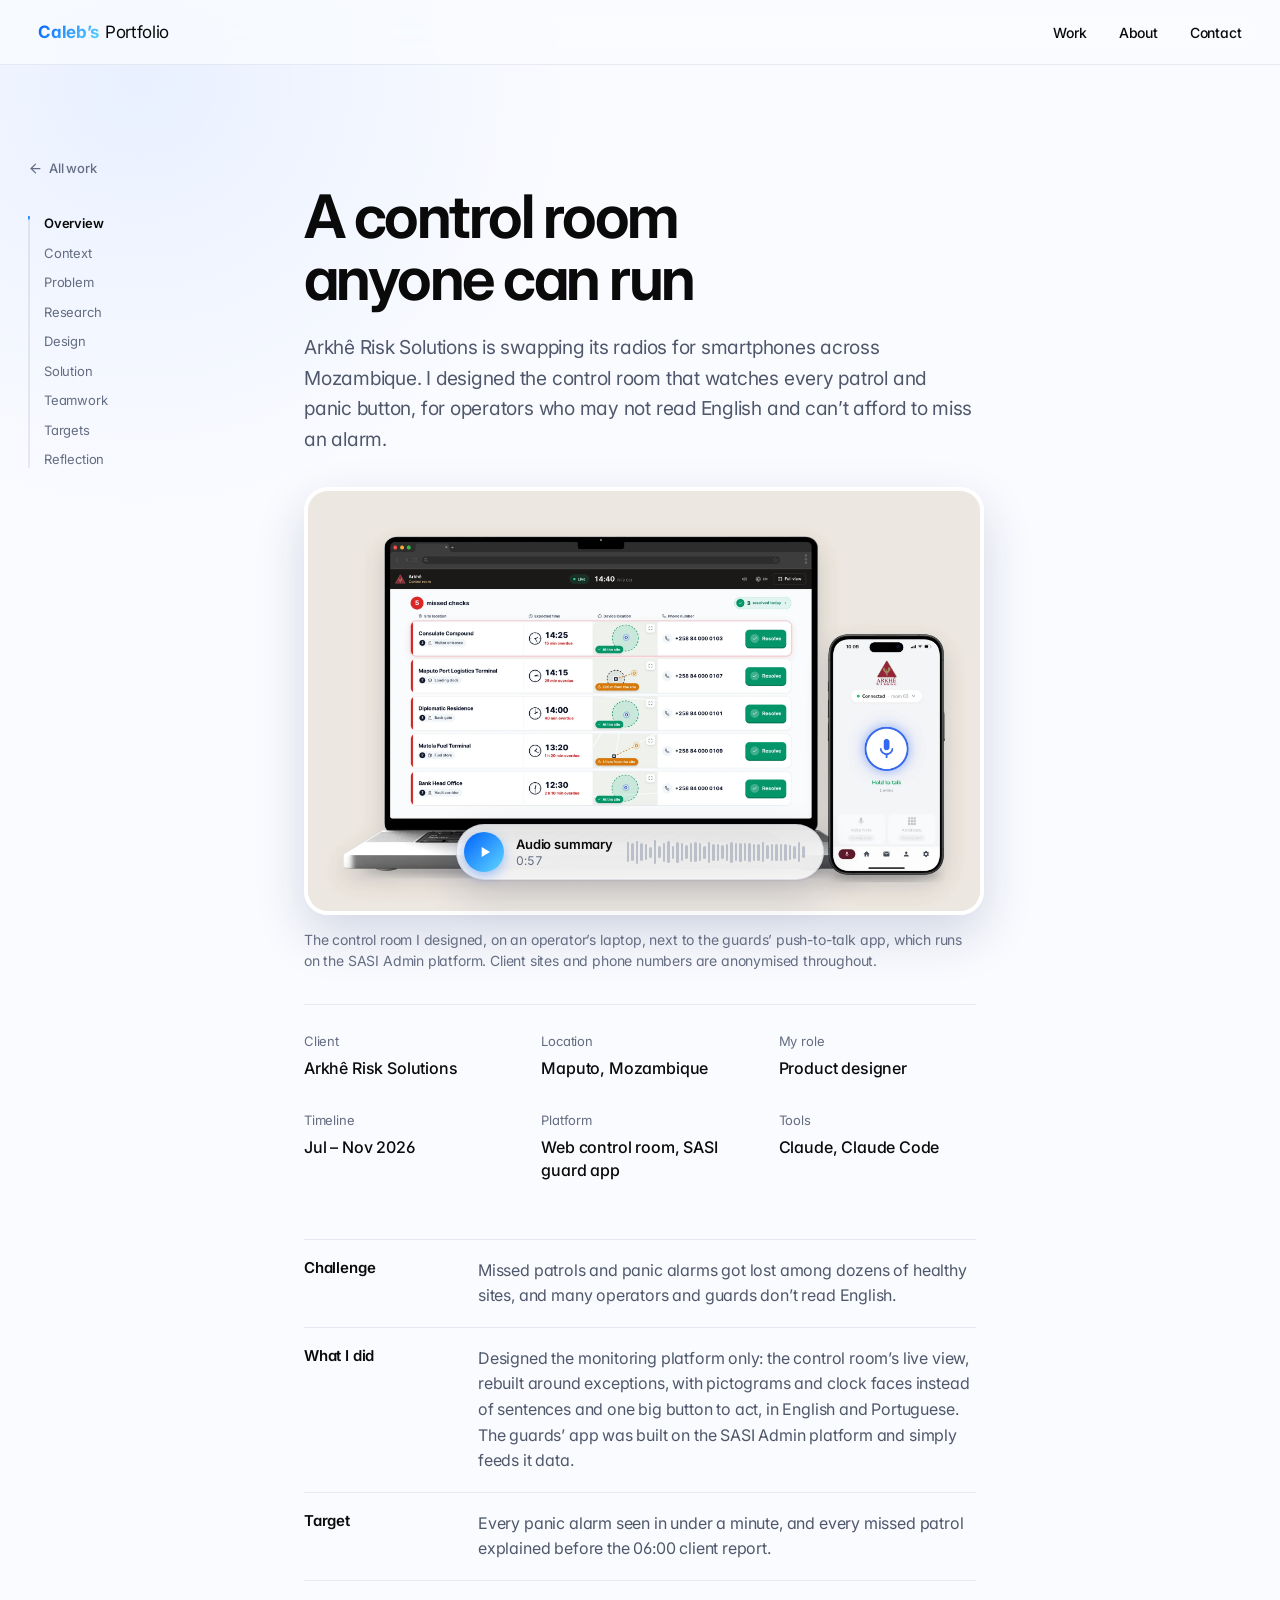
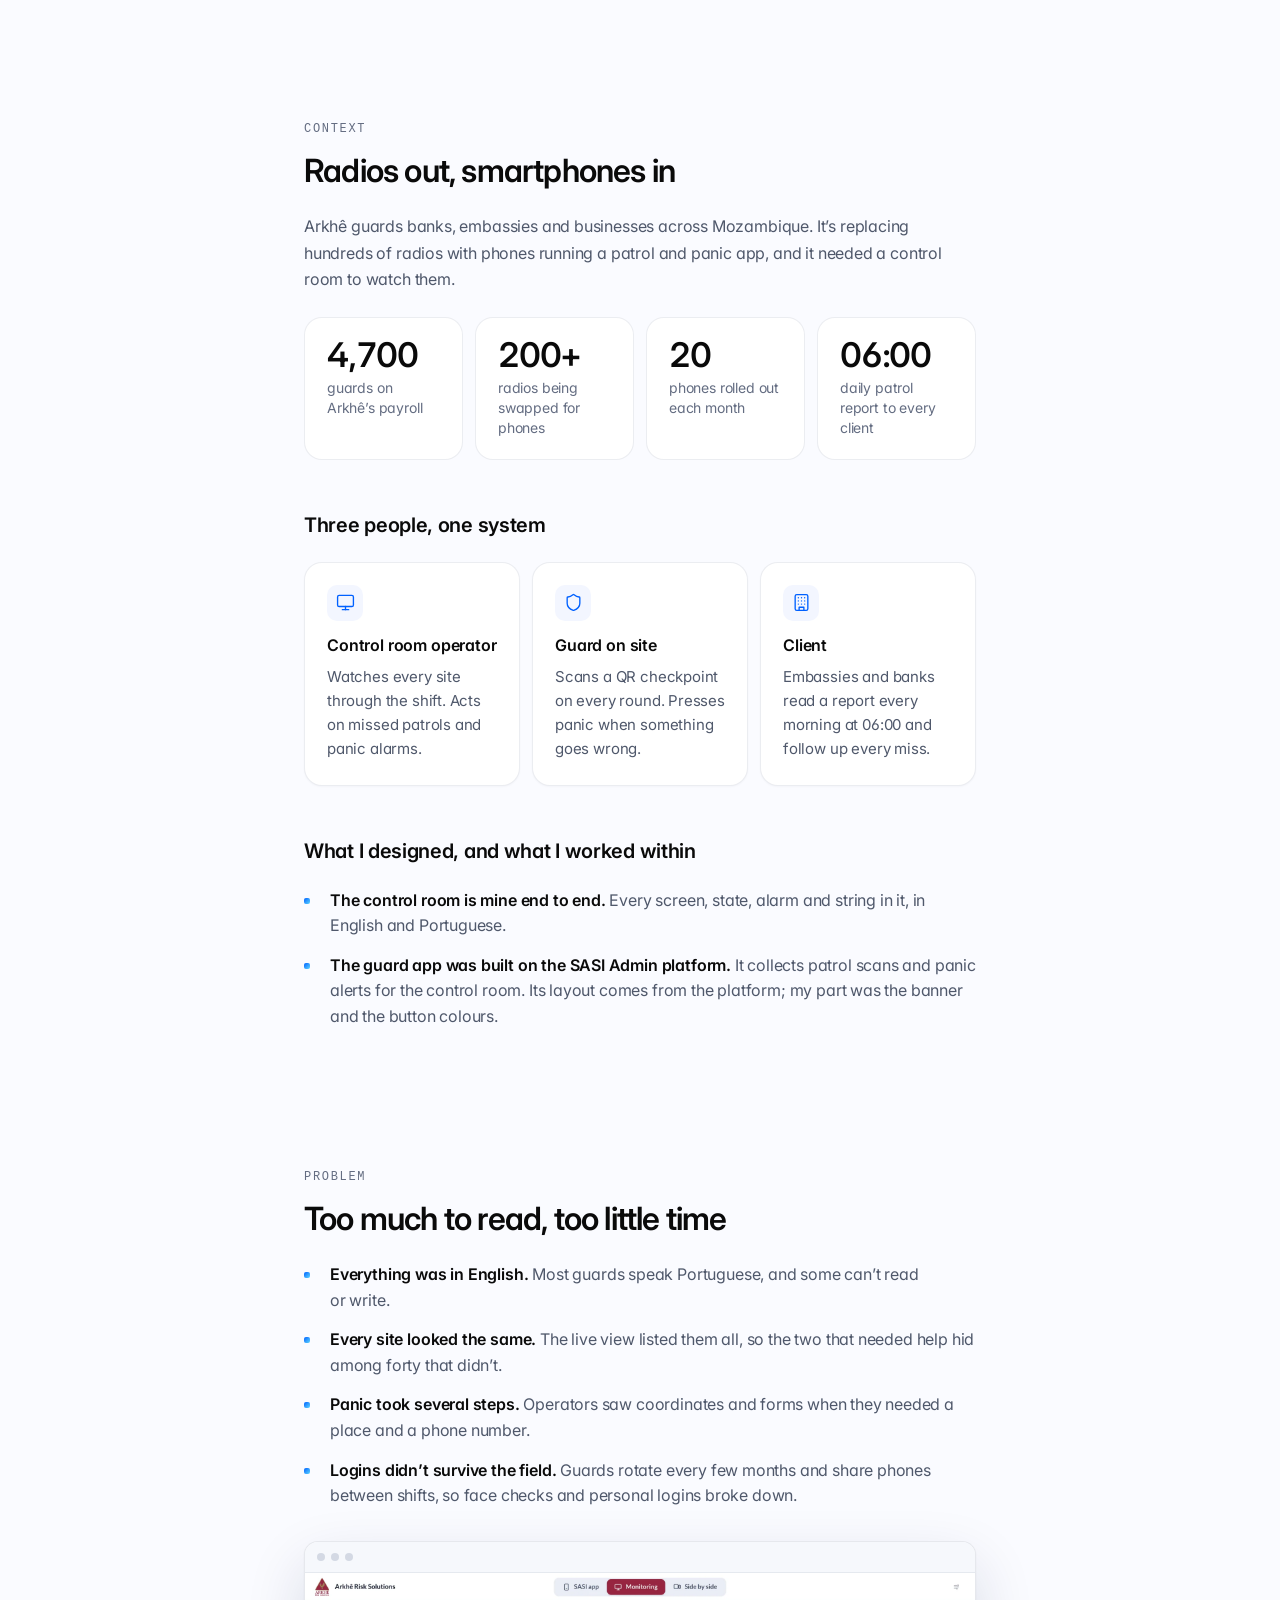
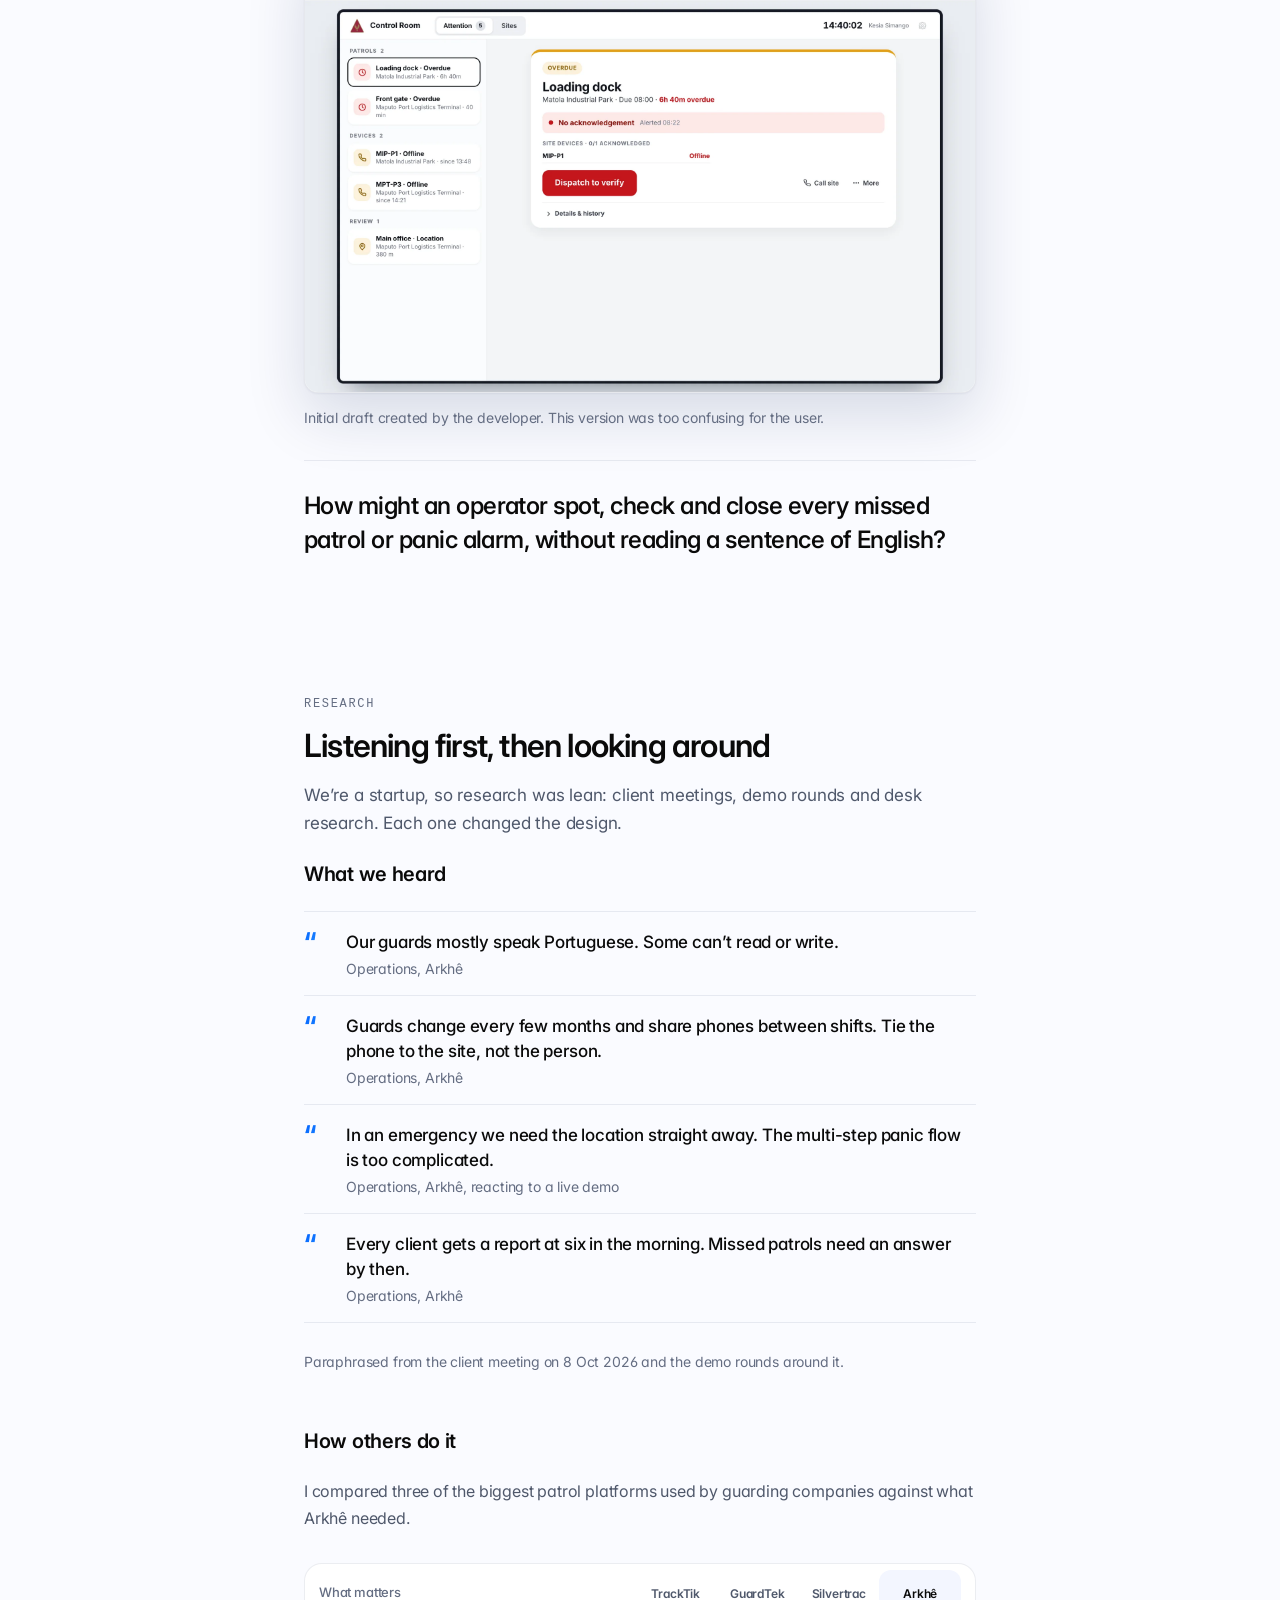
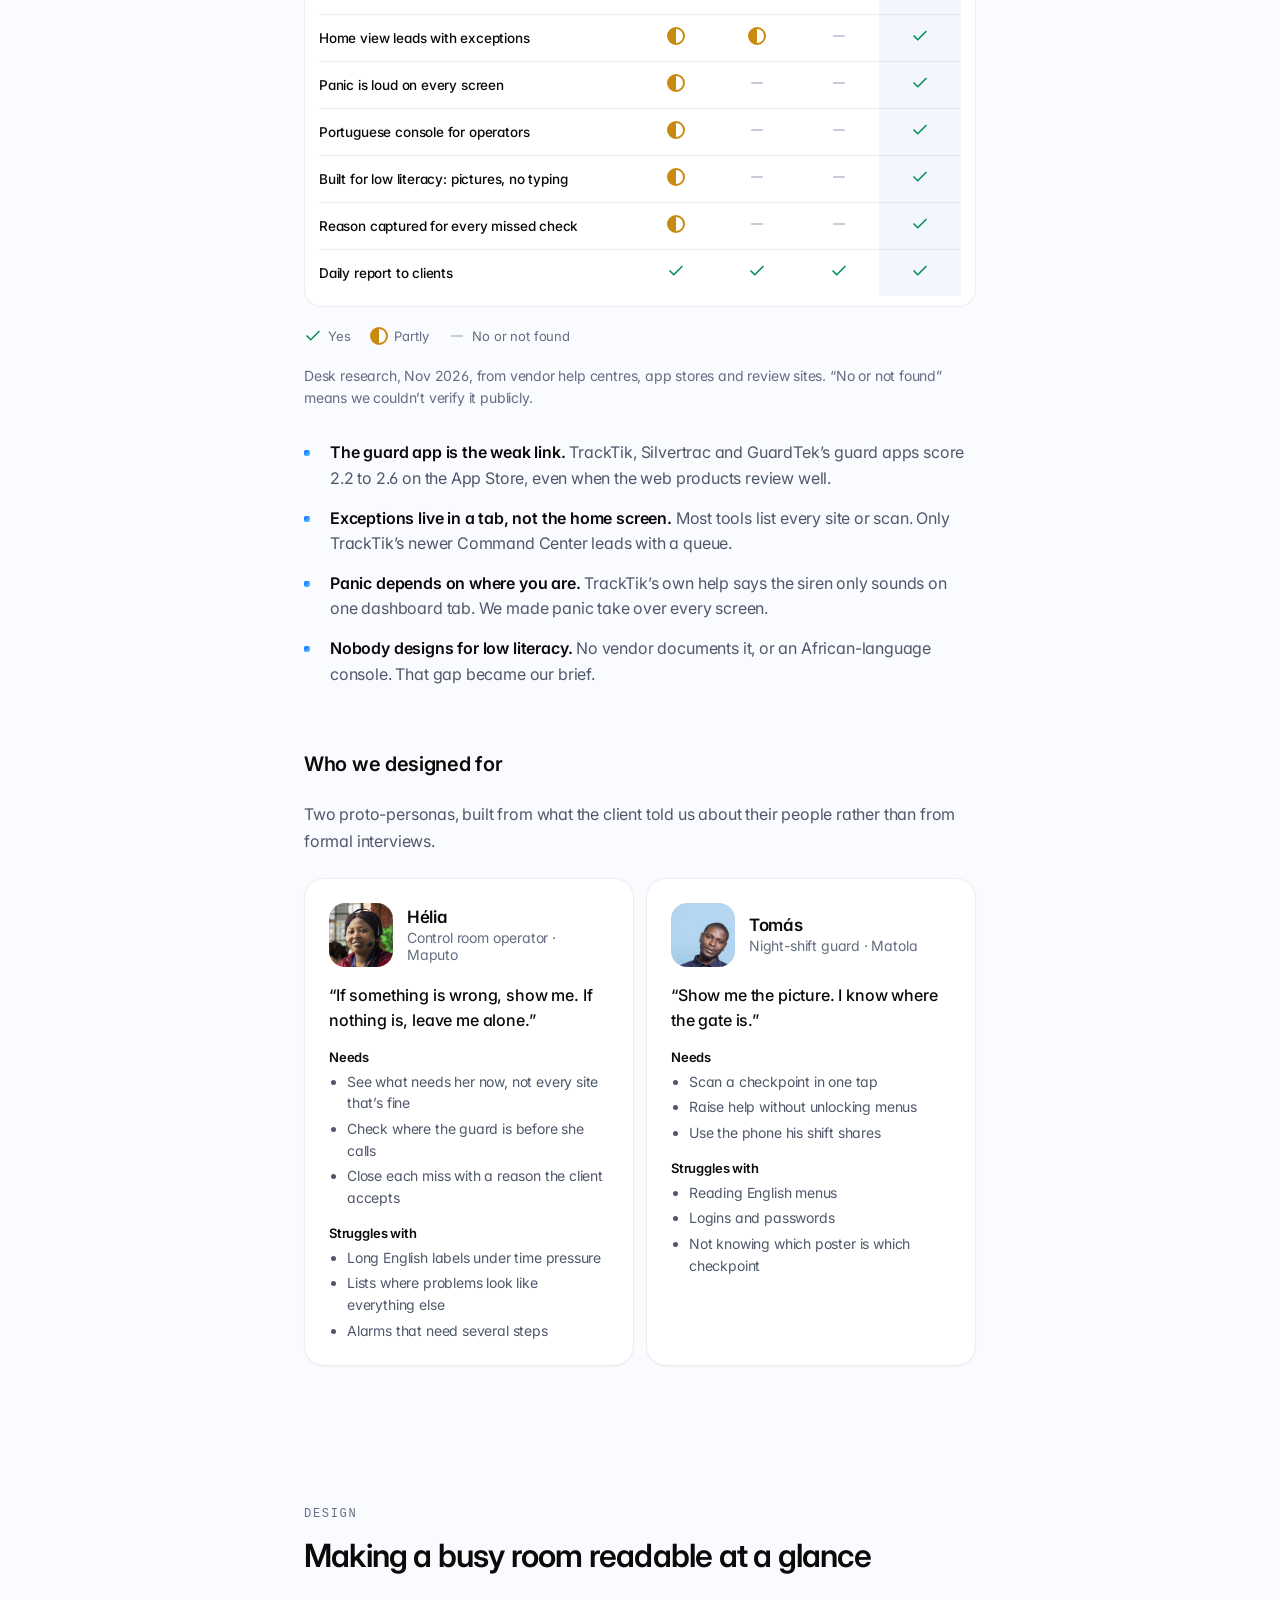
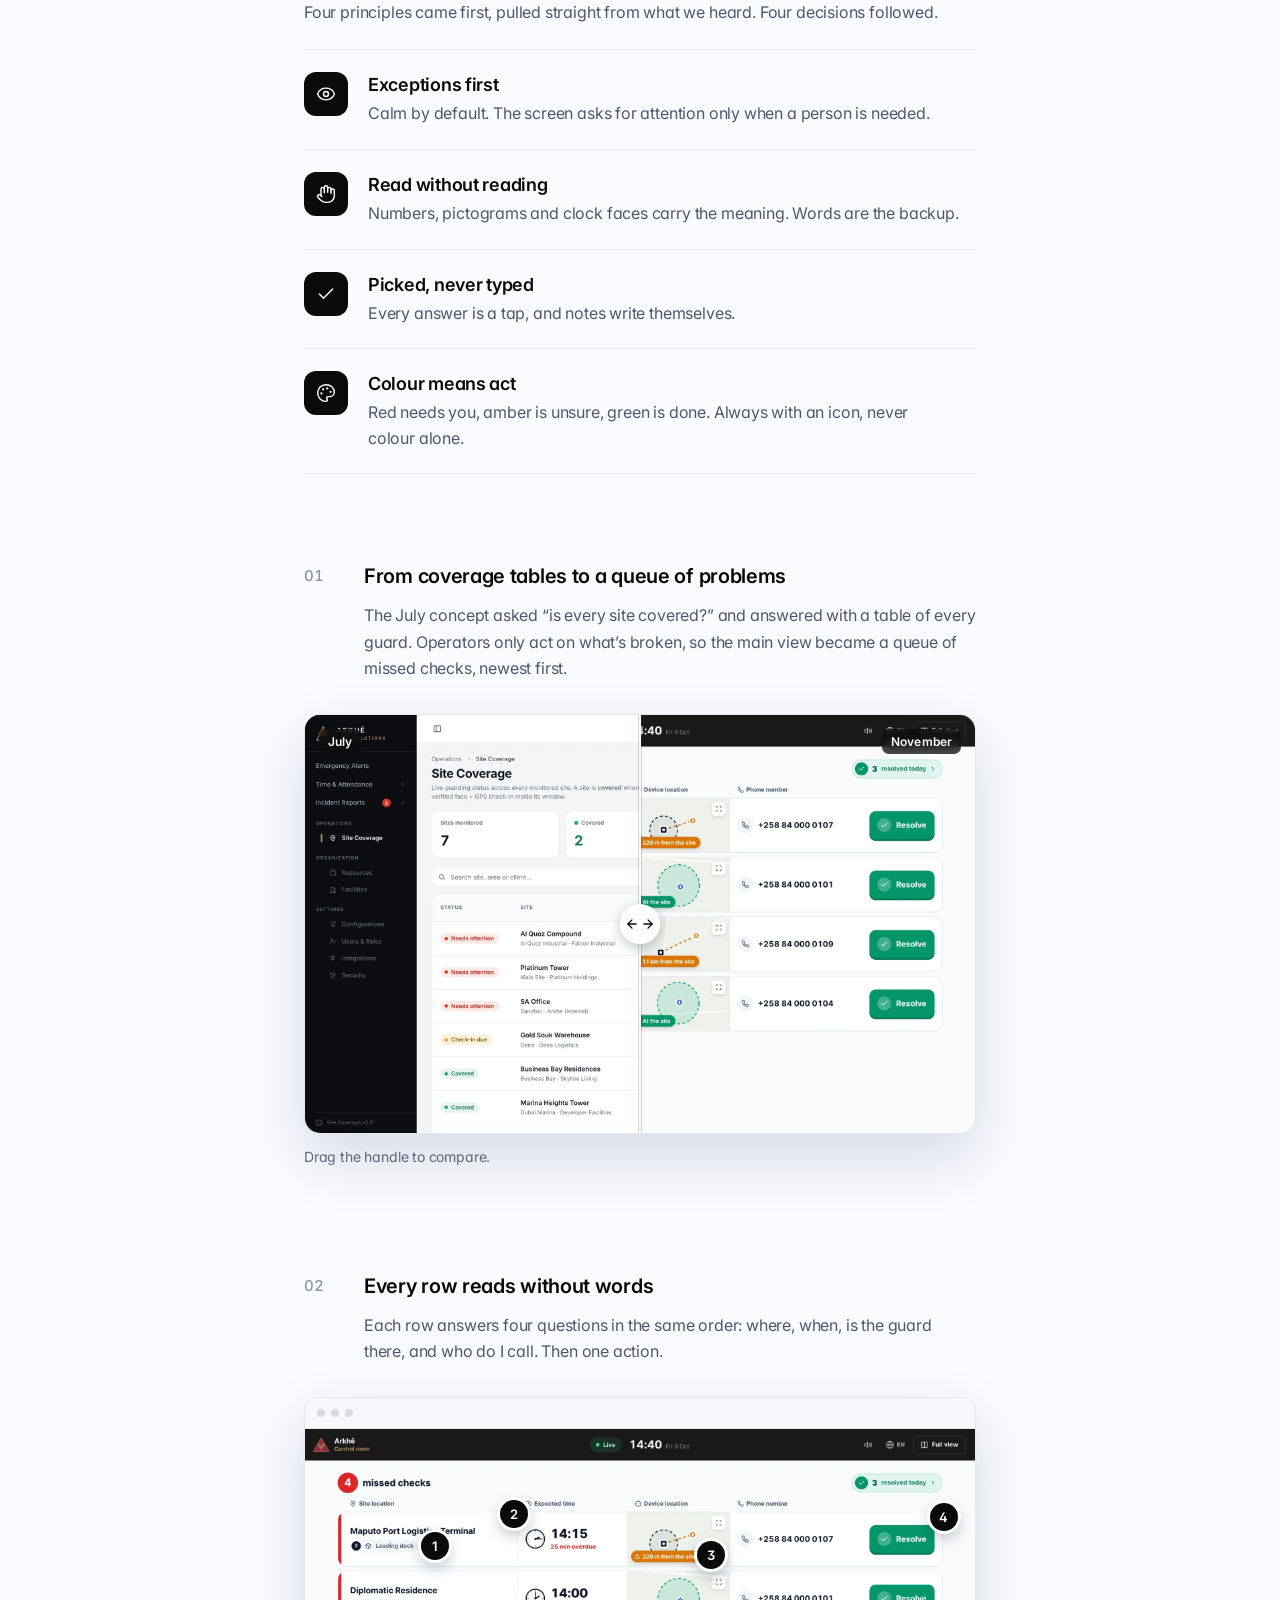
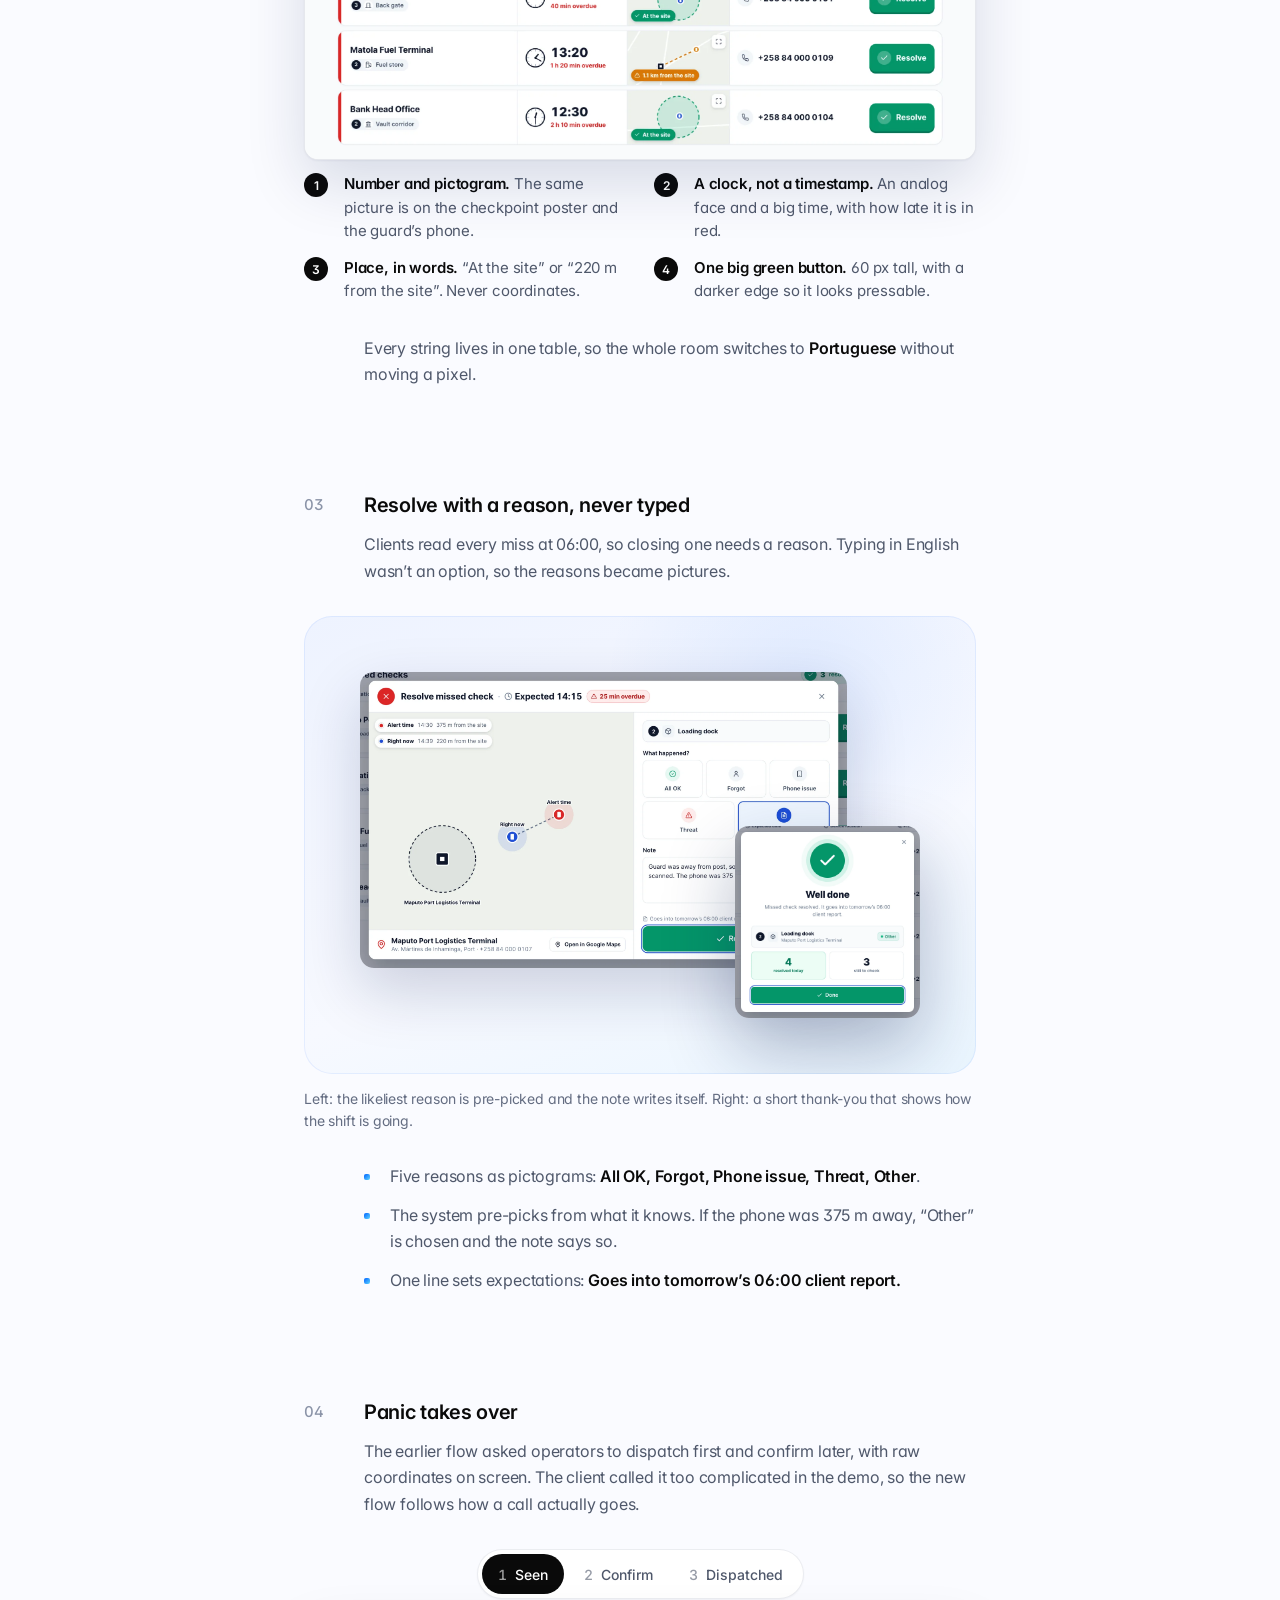
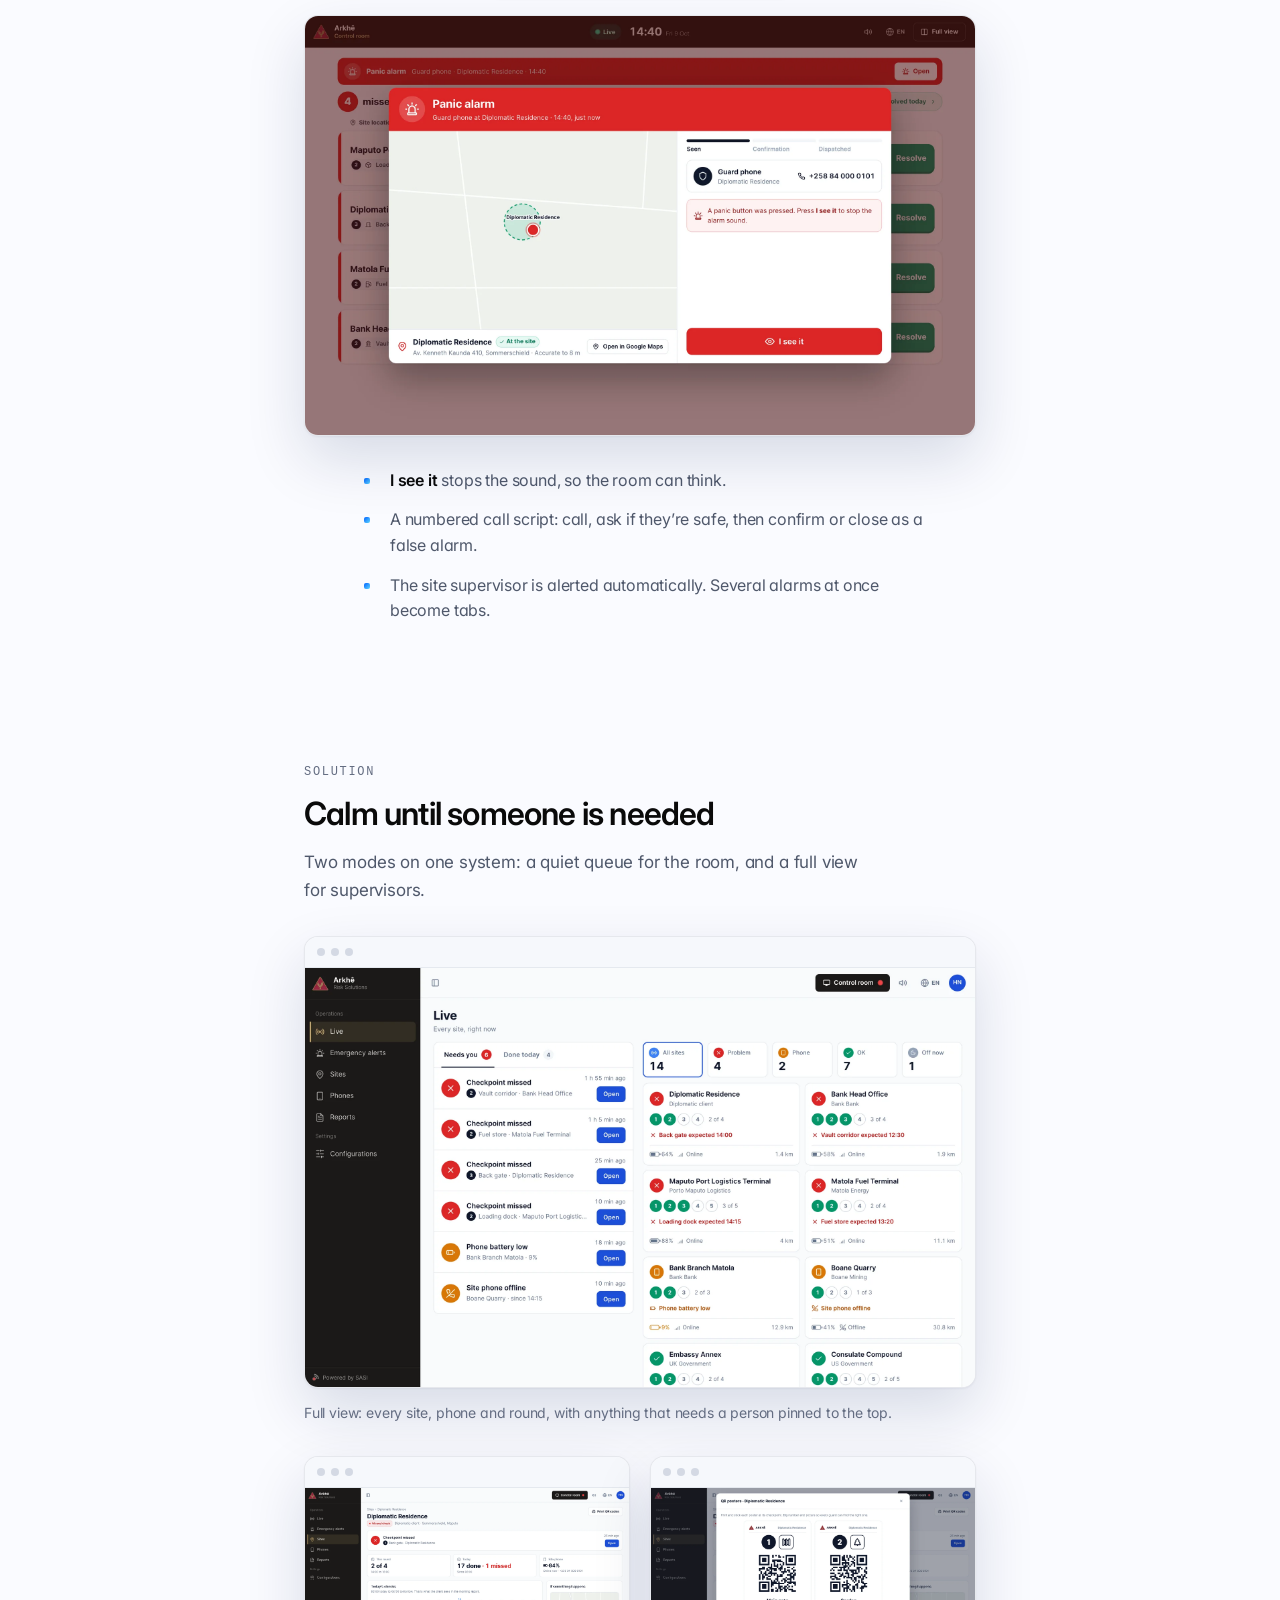
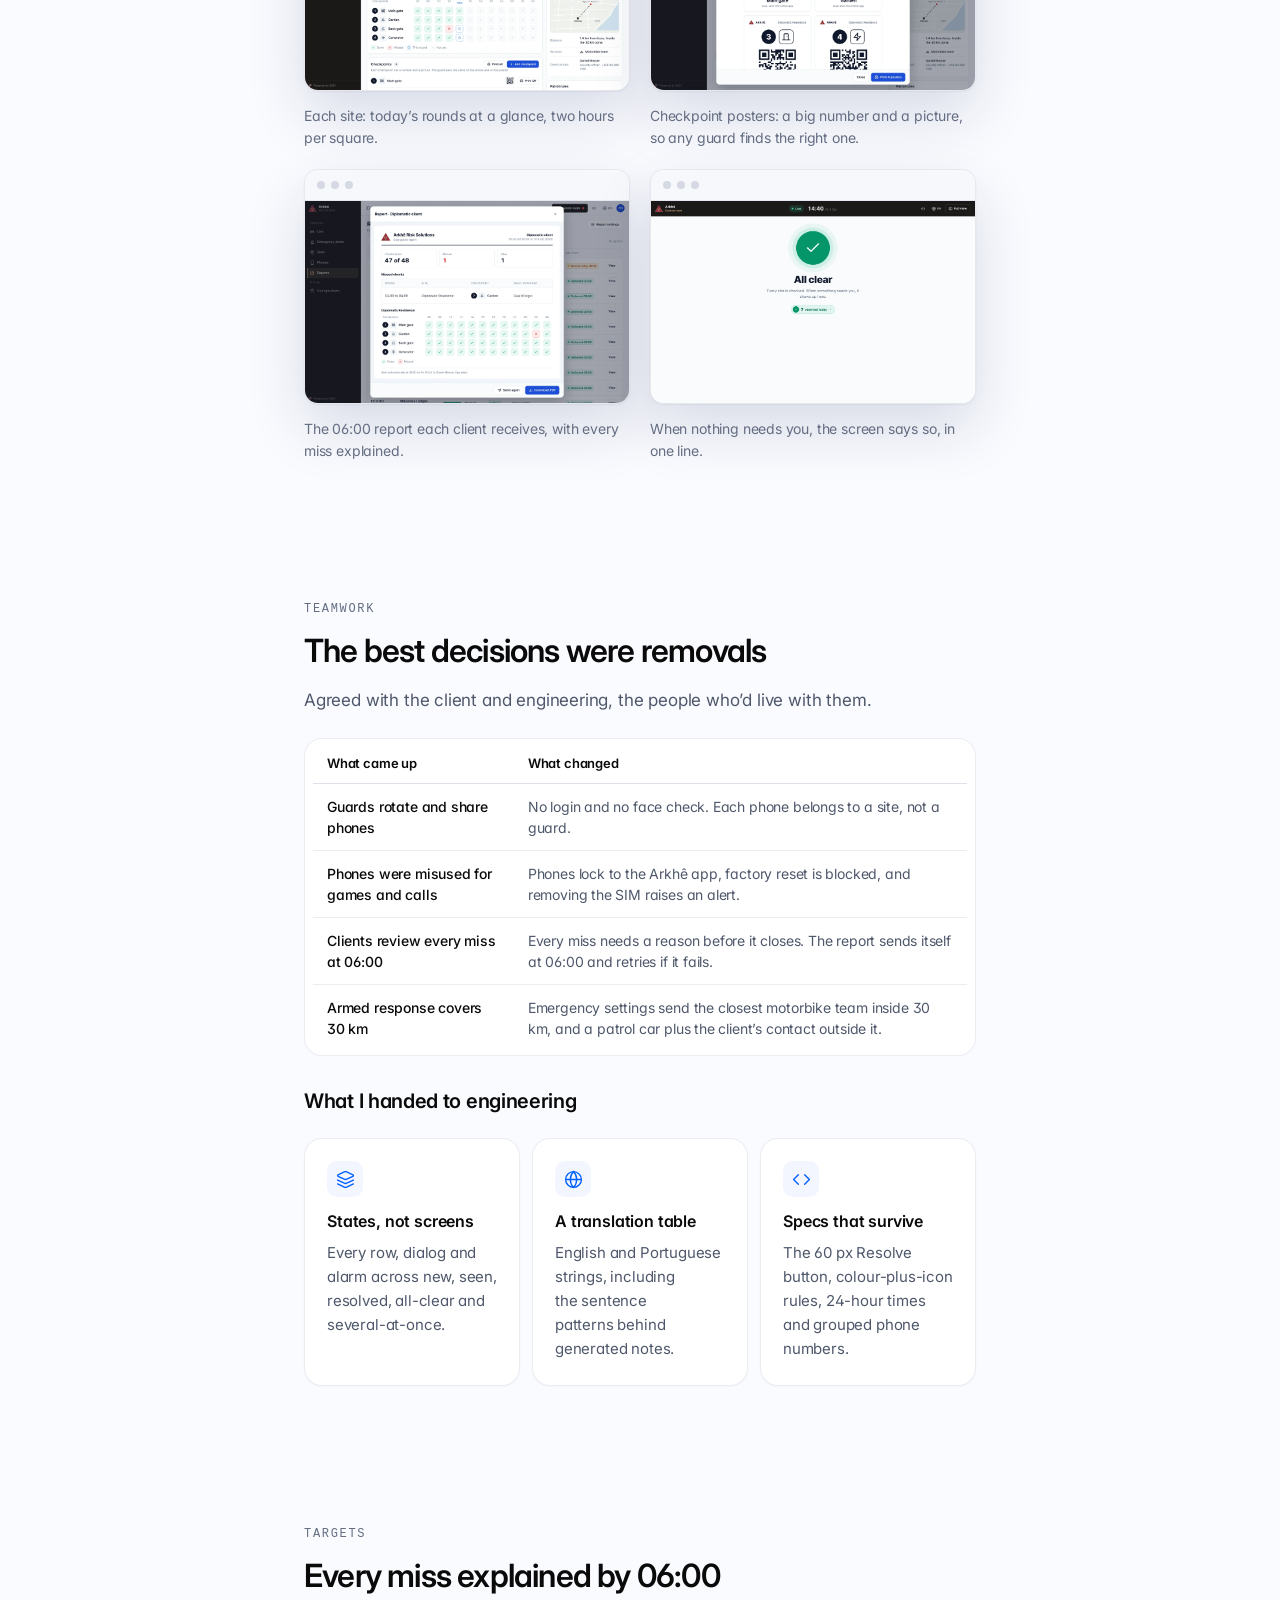
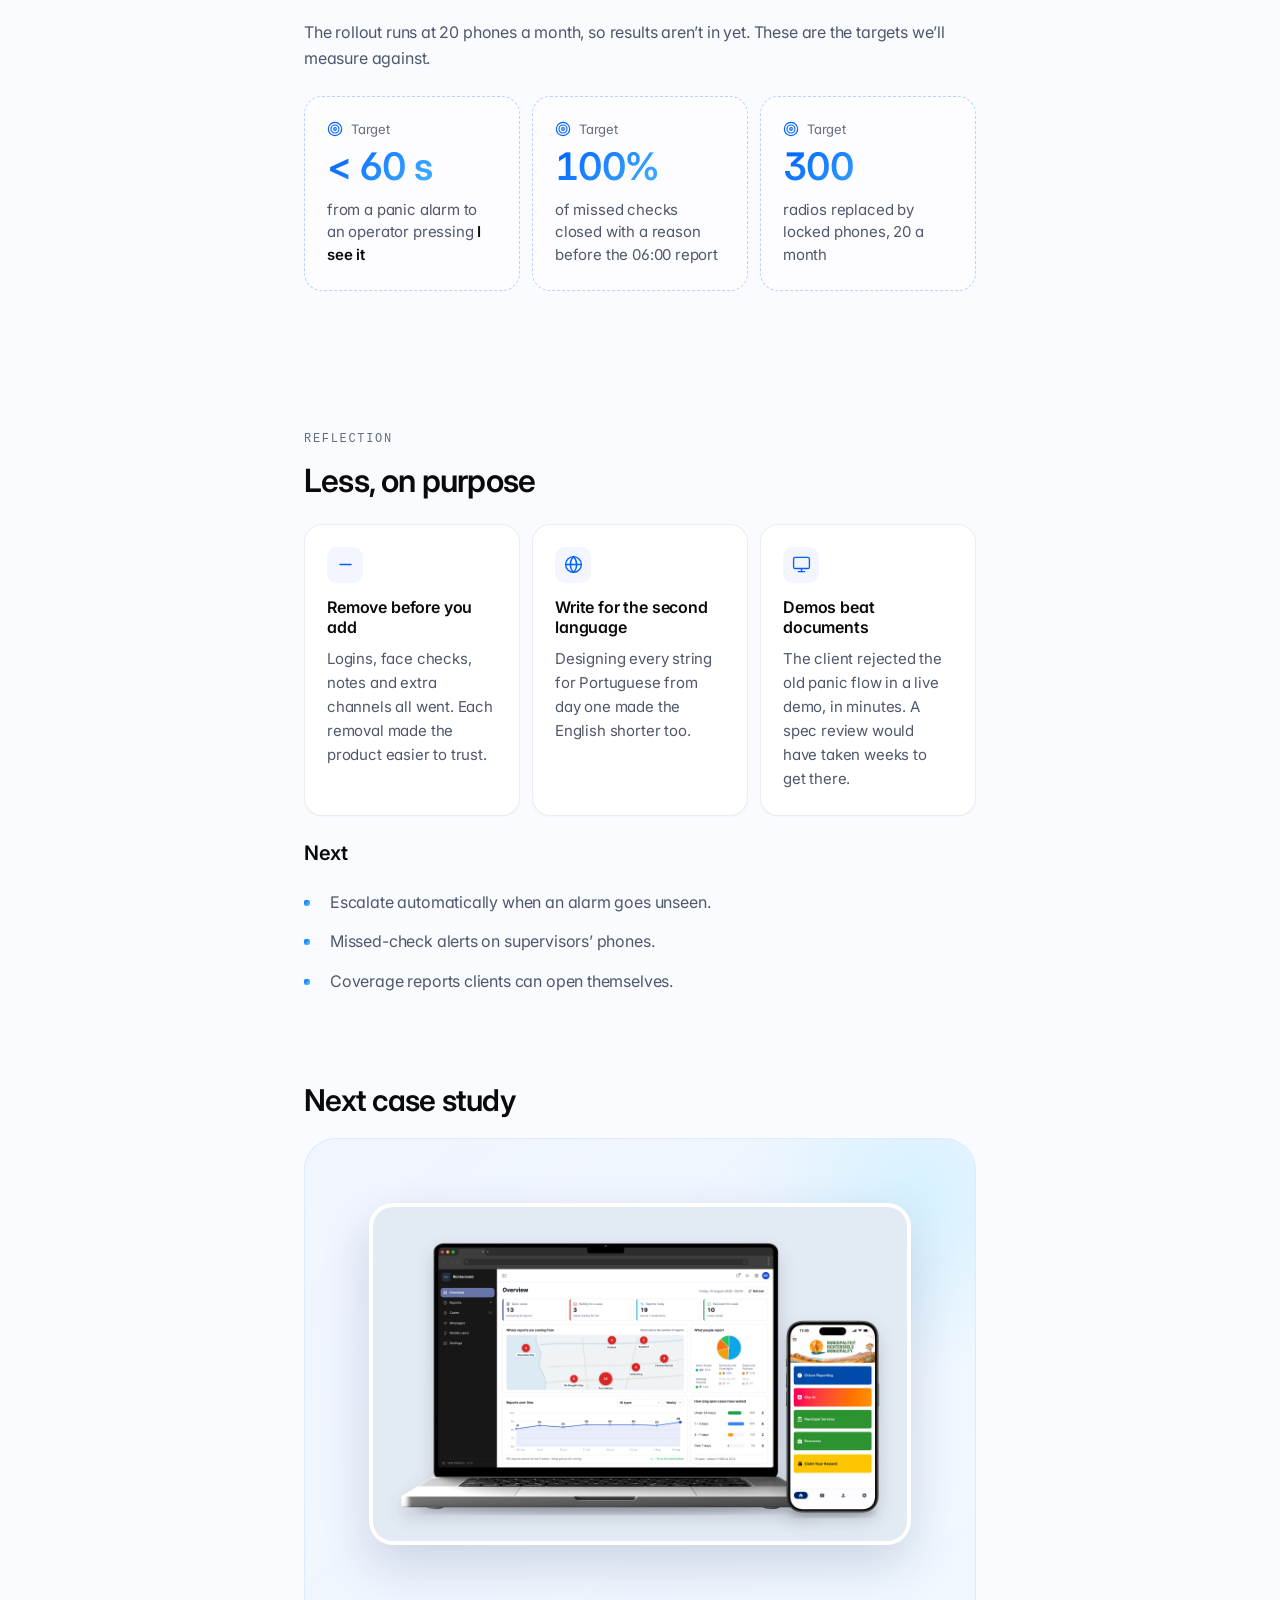
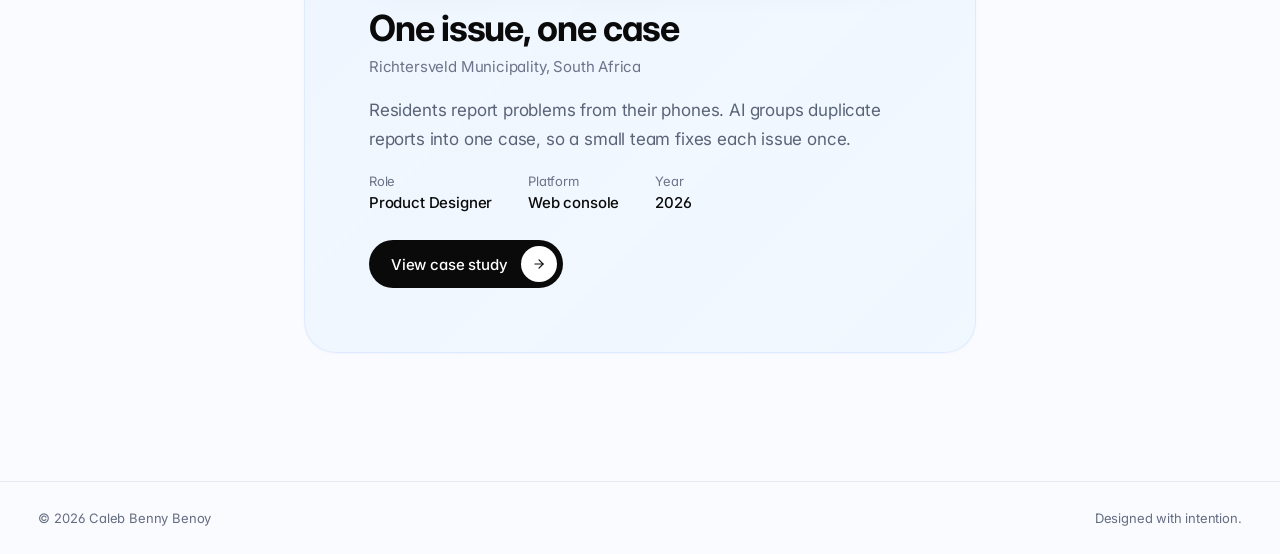
==== commit 3c140f01: "Clarify that the monitoring platforms are the design work The guard, resident and role apps were bui" ====
--- a/arkhe.html
+++ b/arkhe.html
@@ -51,7 +51,7 @@
 <div style="position: relative">
 <aside class="cs-rail" aria-label="Case study sections" style="position: absolute; top: 0; bottom: 0; left: max(28px, calc(50% - 690px)); width: 170px; z-index: 5"><div style="position: sticky; top: 104px; display: flex; flex-direction: column; gap: 26px; padding-top: 48px"><a href="index.html" class="back-a" style="display: inline-flex; align-items: center; gap: 6px; font-size: 13px; font-weight: 500; color: #646D82; text-decoration: none; min-height: 32px"><svg aria-hidden="true" width="15" height="15" viewBox="0 0 24 24" fill="none" stroke="currentColor" stroke-width="2" stroke-linecap="round" stroke-linejoin="round" style="flex: none; "><path d="m12 19-7-7 7-7"></path><path d="M19 12H5"></path></svg>All work</a><nav aria-label="On this page" style="position: relative"><div aria-hidden="true" style="position: absolute; left: 0; top: 6px; bottom: 6px; width: 2px; border-radius: 2px; background: rgba(10,30,80,0.08)"></div><div data-track aria-hidden="true" style="position: absolute; left: 0; top: 6px; width: 2px; border-radius: 2px; height: 0%; background: linear-gradient(135deg, #0061FF 0%, #60D7FF 100%); transition: height .25s ease"></div><ol style="list-style: none; margin: 0; padding: 0; display: flex; flex-direction: column; gap: 2px"><li><a href="#overview" data-toc="0" class="toc-a" style="display: block; padding: 5px 0 5px 16px; font-size: 13px; line-height: 1.35; text-decoration: none; color: #0A0A0A; font-weight: 600">Overview</a></li><li><a href="#context" data-toc="1" class="toc-a" style="display: block; padding: 5px 0 5px 16px; font-size: 13px; line-height: 1.35; text-decoration: none; color: #646D82; font-weight: 400">Context</a></li><li><a href="#problem" data-toc="2" class="toc-a" style="display: block; padding: 5px 0 5px 16px; font-size: 13px; line-height: 1.35; text-decoration: none; color: #646D82; font-weight: 400">Problem</a></li><li><a href="#research" data-toc="3" class="toc-a" style="display: block; padding: 5px 0 5px 16px; font-size: 13px; line-height: 1.35; text-decoration: none; color: #646D82; font-weight: 400">Research</a></li><li><a href="#design" data-toc="4" class="toc-a" style="display: block; padding: 5px 0 5px 16px; font-size: 13px; line-height: 1.35; text-decoration: none; color: #646D82; font-weight: 400">Design</a></li><li><a href="#solution" data-toc="5" class="toc-a" style="display: block; padding: 5px 0 5px 16px; font-size: 13px; line-height: 1.35; text-decoration: none; color: #646D82; font-weight: 400">Solution</a></li><li><a href="#teamwork" data-toc="6" class="toc-a" style="display: block; padding: 5px 0 5px 16px; font-size: 13px; line-height: 1.35; text-decoration: none; color: #646D82; font-weight: 400">Teamwork</a></li><li><a href="#targets" data-toc="7" class="toc-a" style="display: block; padding: 5px 0 5px 16px; font-size: 13px; line-height: 1.35; text-decoration: none; color: #646D82; font-weight: 400">Targets</a></li><li><a href="#reflection" data-toc="8" class="toc-a" style="display: block; padding: 5px 0 5px 16px; font-size: 13px; line-height: 1.35; text-decoration: none; color: #646D82; font-weight: 400">Reflection</a></li></ol></nav></div></aside>
 <main style="position: relative; padding-bottom: 40px">
-<section id="overview" data-sec="1" style="scroll-margin-top: 80px; padding-top: clamp(40px, 6vw, 72px); display: flex; flex-direction: column; gap: 32px"><div style="width: 100%; max-width: 720px; margin: 0 auto; padding: 0 24px; box-sizing: border-box; display: flex; flex-direction: column; gap: 22px; padding-top: clamp(24px, 4vw, 48px)"><h1 style="margin: 0; font-size: clamp(40px, 5vw, 60px); line-height: 1.04; font-weight: 650; letter-spacing: -0.042em; color: #0A0A0A; text-wrap: balance" data-anim="1">A control room anyone can run</h1><p style="margin: 0; font-size: clamp(18px, 1.5vw, 20px); line-height: 1.6; color: #4F586B; letter-spacing: -0.012em; text-wrap: pretty">Arkhê Risk Solutions is swapping its radios for smartphones across Mozambique. I designed the control room that watches every patrol and panic button, for operators who may not read English and can’t afford to miss an alarm.</p></div><div class="cs-wide" style="display: flex; flex-direction: column; gap: 20px; "><figure style="margin: 0; display: flex; flex-direction: column; gap: 14px"><img src="assets/banner-arkhe.webp" alt="Laptop and phone showing the product" style="display: block; width: 100%; height: auto; border-radius: 24px; border: 4px solid #FFFFFF; box-shadow: 0 20px 50px rgba(0,30,90,0.16)"><figcaption style="font-size: 14px; line-height: 1.55; color: #646D82; text-align: left; text-wrap: pretty">The control room I designed, on an operator’s laptop, next to the guards’ push-to-talk app, which runs on SASI’s app product. Client sites and phone numbers are anonymised throughout.</figcaption></figure></div><div style="width: 100%; max-width: 720px; margin: 0 auto; padding: 0 24px; box-sizing: border-box; display: flex; flex-direction: column; gap: 56px; "><dl style="margin: 0; padding-top: 28px; border-top: 1px solid rgba(10,30,80,0.08); display: grid; grid-template-columns: repeat(auto-fit, minmax(min(180px, 100%), 1fr)); gap: 32px 40px"><div style="display: flex; flex-direction: column; gap: 8px; min-width: 0"><dt style="font-size: 13px; color: #646D82">Client</dt><dd style="margin: 0; font-size: 16px; line-height: 1.45; font-weight: 500; color: #0A0A0A">Arkhê Risk Solutions</dd></div><div style="display: flex; flex-direction: column; gap: 8px; min-width: 0"><dt style="font-size: 13px; color: #646D82">Location</dt><dd style="margin: 0; font-size: 16px; line-height: 1.45; font-weight: 500; color: #0A0A0A">Maputo, Mozambique</dd></div><div style="display: flex; flex-direction: column; gap: 8px; min-width: 0"><dt style="font-size: 13px; color: #646D82">My role</dt><dd style="margin: 0; font-size: 16px; line-height: 1.45; font-weight: 500; color: #0A0A0A">Product designer</dd></div><div style="display: flex; flex-direction: column; gap: 8px; min-width: 0"><dt style="font-size: 13px; color: #646D82">Timeline</dt><dd style="margin: 0; font-size: 16px; line-height: 1.45; font-weight: 500; color: #0A0A0A">Jul – Nov 2026</dd></div><div style="display: flex; flex-direction: column; gap: 8px; min-width: 0"><dt style="font-size: 13px; color: #646D82">Platform</dt><dd style="margin: 0; font-size: 16px; line-height: 1.45; font-weight: 500; color: #0A0A0A">Web control room, SASI guard app</dd></div><div style="display: flex; flex-direction: column; gap: 8px; min-width: 0"><dt style="font-size: 13px; color: #646D82">Tools</dt><dd style="margin: 0; font-size: 16px; line-height: 1.45; font-weight: 500; color: #0A0A0A">Claude, Claude Code</dd></div></dl><div style="display: flex; flex-direction: column; border-bottom: 1px solid rgba(10,30,80,0.08)"><div style="display: grid; grid-template-columns: repeat(auto-fit, minmax(min(150px, 100%), 1fr)); gap: 6px 24px; padding: 18px 0; border-top: 1px solid rgba(10,30,80,0.08)"><div style="font-size: 15px; font-weight: 600; color: #0A0A0A">Challenge</div><div style="grid-column: span 3; min-width: min(100%, 300px); font-size: 16px; line-height: 1.6; color: #4F586B; text-wrap: pretty">Missed patrols and panic alarms got lost among dozens of healthy sites, and many operators and guards don’t read English.</div></div><div style="display: grid; grid-template-columns: repeat(auto-fit, minmax(min(150px, 100%), 1fr)); gap: 6px 24px; padding: 18px 0; border-top: 1px solid rgba(10,30,80,0.08)"><div style="font-size: 15px; font-weight: 600; color: #0A0A0A">What I did</div><div style="grid-column: span 3; min-width: min(100%, 300px); font-size: 16px; line-height: 1.6; color: #4F586B; text-wrap: pretty">Rebuilt the live view around exceptions: one row per problem, pictograms and clock faces instead of sentences, location in plain words and one big button to act. In English and Portuguese.</div></div><div style="display: grid; grid-template-columns: repeat(auto-fit, minmax(min(150px, 100%), 1fr)); gap: 6px 24px; padding: 18px 0; border-top: 1px solid rgba(10,30,80,0.08)"><div style="font-size: 15px; font-weight: 600; color: #0A0A0A">Target</div><div style="grid-column: span 3; min-width: min(100%, 300px); font-size: 16px; line-height: 1.6; color: #4F586B; text-wrap: pretty">Every panic alarm seen in under a minute, and every missed patrol explained before the 06:00 client report.</div></div></div></div></section><section id="context" data-sec="1" style="scroll-margin-top: 80px; padding-top: clamp(104px, 11vw, 152px); display: flex; flex-direction: column; gap: 32px"><div style="width: 100%; max-width: 720px; margin: 0 auto; padding: 0 24px; box-sizing: border-box; display: flex; flex-direction: column; gap: 24px; margin-bottom: -16px"><div style="font-family: ui-monospace, 'SF Mono', Menlo, monospace; font-size: 12px; font-weight: 500; letter-spacing: 0.14em; text-transform: uppercase; color: #646D82">Context</div></div><div style="width: 100%; max-width: 720px; margin: 0 auto; padding: 0 24px; box-sizing: border-box; display: flex; flex-direction: column; gap: 24px; "><h2 style="margin: 0; font-size: clamp(26px, 2.6vw, 32px); line-height: 1.18; font-weight: 600; letter-spacing: -0.025em; color: #0A0A0A; text-wrap: balance">Radios out, smartphones in</h2><p style="margin: 0; font-size: 16px; line-height: 1.65; color: #4F586B; text-wrap: pretty; ">Arkhê guards banks, embassies and businesses across Mozambique. It’s replacing hundreds of radios with phones running a patrol and panic app, and it needed a control room to watch them.</p><div style="display: grid; grid-template-columns: repeat(auto-fit, minmax(min(150px, 100%), 1fr)); gap: 12px"><div style="display: flex; flex-direction: column; gap: 6px; padding: 20px 22px; border-radius: 18px; background: #FFFFFF; border: 1px solid rgba(10,30,80,0.08)"><div style="font-size: 34px; line-height: 1; font-weight: 600; letter-spacing: -0.035em; color: #0A0A0A; font-variant-numeric: tabular-nums">4,700</div><div style="font-size: 14px; line-height: 1.45; color: #646D82">guards on Arkhê’s payroll</div></div><div style="display: flex; flex-direction: column; gap: 6px; padding: 20px 22px; border-radius: 18px; background: #FFFFFF; border: 1px solid rgba(10,30,80,0.08)"><div style="font-size: 34px; line-height: 1; font-weight: 600; letter-spacing: -0.035em; color: #0A0A0A; font-variant-numeric: tabular-nums">200+</div><div style="font-size: 14px; line-height: 1.45; color: #646D82">radios being swapped for phones</div></div><div style="display: flex; flex-direction: column; gap: 6px; padding: 20px 22px; border-radius: 18px; background: #FFFFFF; border: 1px solid rgba(10,30,80,0.08)"><div style="font-size: 34px; line-height: 1; font-weight: 600; letter-spacing: -0.035em; color: #0A0A0A; font-variant-numeric: tabular-nums">20</div><div style="font-size: 14px; line-height: 1.45; color: #646D82">phones rolled out each month</div></div><div style="display: flex; flex-direction: column; gap: 6px; padding: 20px 22px; border-radius: 18px; background: #FFFFFF; border: 1px solid rgba(10,30,80,0.08)"><div style="font-size: 34px; line-height: 1; font-weight: 600; letter-spacing: -0.035em; color: #0A0A0A; font-variant-numeric: tabular-nums">06:00</div><div style="font-size: 14px; line-height: 1.45; color: #646D82">daily patrol report to every client</div></div></div><div aria-hidden="true" style="height: 4px"></div><h3 style="margin: 0; font-size: 20px; line-height: 1.3; font-weight: 600; letter-spacing: -0.015em; color: #0A0A0A; ">Three people, one system</h3><div style="display: grid; grid-template-columns: repeat(auto-fit, minmax(min(190px, 100%), 1fr)); gap: 12px"><div style="display: flex; flex-direction: column; gap: 10px; padding: 22px 22px 24px; border-radius: 18px; background: #FFFFFF; border: 1px solid rgba(10,30,80,0.08); box-shadow: 0 1px 2px rgba(10,20,50,0.03)"><div style="width: 36px; height: 36px; border-radius: 10px; background: #F3F6FF; display: flex; align-items: center; justify-content: center; color: #0061FF"><svg aria-hidden="true" width="19" height="19" viewBox="0 0 24 24" fill="none" stroke="currentColor" stroke-width="1.7" stroke-linecap="round" stroke-linejoin="round" style="flex: none; "><rect width="20" height="14" x="2" y="3" rx="2"></rect><path d="M8 21h8"></path><path d="M12 17v4"></path></svg></div><div style="font-size: 16px; font-weight: 600; letter-spacing: -0.01em; color: #0A0A0A; margin-top: 4px">Control room operator</div><div style="font-size: 15px; line-height: 1.6; color: #4F586B; text-wrap: pretty">Watches every site through the shift. Acts on missed patrols and panic alarms.</div></div><div style="display: flex; flex-direction: column; gap: 10px; padding: 22px 22px 24px; border-radius: 18px; background: #FFFFFF; border: 1px solid rgba(10,30,80,0.08); box-shadow: 0 1px 2px rgba(10,20,50,0.03)"><div style="width: 36px; height: 36px; border-radius: 10px; background: #F3F6FF; display: flex; align-items: center; justify-content: center; color: #0061FF"><svg aria-hidden="true" width="19" height="19" viewBox="0 0 24 24" fill="none" stroke="currentColor" stroke-width="1.7" stroke-linecap="round" stroke-linejoin="round" style="flex: none; "><path d="M20 13c0 5-3.5 7.5-7.66 8.95a1 1 0 0 1-.67-.01C7.5 20.5 4 18 4 13V6a1 1 0 0 1 1-1c2 0 4.5-1.2 6.24-2.72a1.17 1.17 0 0 1 1.52 0C14.51 3.81 17 5 19 5a1 1 0 0 1 1 1z"></path></svg></div><div style="font-size: 16px; font-weight: 600; letter-spacing: -0.01em; color: #0A0A0A; margin-top: 4px">Guard on site</div><div style="font-size: 15px; line-height: 1.6; color: #4F586B; text-wrap: pretty">Scans a QR checkpoint on every round. Presses panic when something goes wrong.</div></div><div style="display: flex; flex-direction: column; gap: 10px; padding: 22px 22px 24px; border-radius: 18px; background: #FFFFFF; border: 1px solid rgba(10,30,80,0.08); box-shadow: 0 1px 2px rgba(10,20,50,0.03)"><div style="width: 36px; height: 36px; border-radius: 10px; background: #F3F6FF; display: flex; align-items: center; justify-content: center; color: #0061FF"><svg aria-hidden="true" width="19" height="19" viewBox="0 0 24 24" fill="none" stroke="currentColor" stroke-width="1.7" stroke-linecap="round" stroke-linejoin="round" style="flex: none; "><rect width="16" height="20" x="4" y="2" rx="2" ry="2"></rect><path d="M9 22v-4h6v4"></path><path d="M8 6h.01"></path><path d="M16 6h.01"></path><path d="M12 6h.01"></path><path d="M12 10h.01"></path><path d="M12 14h.01"></path><path d="M16 10h.01"></path><path d="M16 14h.01"></path><path d="M8 10h.01"></path><path d="M8 14h.01"></path></svg></div><div style="font-size: 16px; font-weight: 600; letter-spacing: -0.01em; color: #0A0A0A; margin-top: 4px">Client</div><div style="font-size: 15px; line-height: 1.6; color: #4F586B; text-wrap: pretty">Embassies and banks read a report every morning at 06:00 and follow up every miss.</div></div></div><div aria-hidden="true" style="height: 4px"></div><h3 style="margin: 0; font-size: 20px; line-height: 1.3; font-weight: 600; letter-spacing: -0.015em; color: #0A0A0A; ">What I designed, and what I worked within</h3><ul style="list-style: none; margin: 0; padding: 0; display: flex; flex-direction: column; gap: 14px"><li style="display: grid; grid-template-columns: 14px minmax(0, 1fr); gap: 12px; align-items: start"><span aria-hidden="true" style="width: 6px; height: 6px; margin-top: 10px; border-radius: 2px; background: linear-gradient(135deg, #0061FF 0%, #60D7FF 100%)"></span><span style="font-size: 16px; line-height: 1.6; color: #4F586B; text-wrap: pretty"><strong style="font-weight: 600; color: #0A0A0A">The control room is mine end to end.</strong> Every screen, state, alarm and string in it, in English and Portuguese.</span></li><li style="display: grid; grid-template-columns: 14px minmax(0, 1fr); gap: 12px; align-items: start"><span aria-hidden="true" style="width: 6px; height: 6px; margin-top: 10px; border-radius: 2px; background: linear-gradient(135deg, #0061FF 0%, #60D7FF 100%)"></span><span style="font-size: 16px; line-height: 1.6; color: #4F586B; text-wrap: pretty"><strong style="font-weight: 600; color: #0A0A0A">The guard app runs on SASI’s app product.</strong> Its layout, channels and flows come from the platform. My part was the banner and the button colours.</span></li></ul></div></section><section id="problem" data-sec="1" style="scroll-margin-top: 80px; padding-top: clamp(104px, 11vw, 152px); display: flex; flex-direction: column; gap: 32px"><div style="width: 100%; max-width: 720px; margin: 0 auto; padding: 0 24px; box-sizing: border-box; display: flex; flex-direction: column; gap: 24px; margin-bottom: -16px"><div style="font-family: ui-monospace, 'SF Mono', Menlo, monospace; font-size: 12px; font-weight: 500; letter-spacing: 0.14em; text-transform: uppercase; color: #646D82">Problem</div></div><div style="width: 100%; max-width: 720px; margin: 0 auto; padding: 0 24px; box-sizing: border-box; display: flex; flex-direction: column; gap: 24px; "><h2 style="margin: 0; font-size: clamp(26px, 2.6vw, 32px); line-height: 1.18; font-weight: 600; letter-spacing: -0.025em; color: #0A0A0A; text-wrap: balance">Too much to read, too little time</h2><ul style="list-style: none; margin: 0; padding: 0; display: flex; flex-direction: column; gap: 14px"><li style="display: grid; grid-template-columns: 14px minmax(0, 1fr); gap: 12px; align-items: start"><span aria-hidden="true" style="width: 6px; height: 6px; margin-top: 10px; border-radius: 2px; background: linear-gradient(135deg, #0061FF 0%, #60D7FF 100%)"></span><span style="font-size: 16px; line-height: 1.6; color: #4F586B; text-wrap: pretty"><strong style="font-weight: 600; color: #0A0A0A">Everything was in English.</strong> Most guards speak Portuguese, and some can’t read or write.</span></li><li style="display: grid; grid-template-columns: 14px minmax(0, 1fr); gap: 12px; align-items: start"><span aria-hidden="true" style="width: 6px; height: 6px; margin-top: 10px; border-radius: 2px; background: linear-gradient(135deg, #0061FF 0%, #60D7FF 100%)"></span><span style="font-size: 16px; line-height: 1.6; color: #4F586B; text-wrap: pretty"><strong style="font-weight: 600; color: #0A0A0A">Every site looked the same.</strong> The live view listed them all, so the two that needed help hid among forty that didn’t.</span></li><li style="display: grid; grid-template-columns: 14px minmax(0, 1fr); gap: 12px; align-items: start"><span aria-hidden="true" style="width: 6px; height: 6px; margin-top: 10px; border-radius: 2px; background: linear-gradient(135deg, #0061FF 0%, #60D7FF 100%)"></span><span style="font-size: 16px; line-height: 1.6; color: #4F586B; text-wrap: pretty"><strong style="font-weight: 600; color: #0A0A0A">Panic took several steps.</strong> Operators saw coordinates and forms when they needed a place and a phone number.</span></li><li style="display: grid; grid-template-columns: 14px minmax(0, 1fr); gap: 12px; align-items: start"><span aria-hidden="true" style="width: 6px; height: 6px; margin-top: 10px; border-radius: 2px; background: linear-gradient(135deg, #0061FF 0%, #60D7FF 100%)"></span><span style="font-size: 16px; line-height: 1.6; color: #4F586B; text-wrap: pretty"><strong style="font-weight: 600; color: #0A0A0A">Logins didn’t survive the field.</strong> Guards rotate every few months and share phones between shifts, so face checks and personal logins broke down.</span></li></ul></div><div class="cs-wide" style="display: flex; flex-direction: column; gap: 20px; "><div style="display: grid; grid-template-columns: repeat(auto-fit, minmax(min(320px, 100%), 1fr)); gap: 20px; align-items: start"><figure style="margin: 0; display: flex; flex-direction: column; gap: 14px"><div style="border-radius: 14px; overflow: hidden; background: #FFFFFF; border: 1px solid rgba(10,30,80,0.10); box-shadow: 0 1px 2px rgba(10,20,50,0.05), 0 24px 60px rgba(10,30,80,0.14)"><div style="height: 30px; display: flex; align-items: center; gap: 6px; padding: 0 12px; background: #F6F8FC; border-bottom: 1px solid rgba(10,30,80,0.07)"><span style="width: 8px; height: 8px; border-radius: 50%; background: rgba(10,30,80,0.14)"></span><span style="width: 8px; height: 8px; border-radius: 50%; background: rgba(10,30,80,0.14)"></span><span style="width: 8px; height: 8px; border-radius: 50%; background: rgba(10,30,80,0.14)"></span></div><img src="assets/ark-old-v10-console.webp" alt="Earlier console: an enterprise inbox with tabs and acknowledgement counts" loading="lazy" style="display: block; width: 100%; height: auto; "></div><figcaption style="font-size: 14px; line-height: 1.55; color: #646D82; text-align: left; text-wrap: pretty">Initial draft created by the developer. This version was too confusing for the user.</figcaption></figure></div></div><div style="width: 100%; max-width: 720px; margin: 0 auto; padding: 0 24px; box-sizing: border-box; display: flex; flex-direction: column; gap: 24px; "><p style="margin: 0; padding: 28px 0 0; border-top: 1px solid rgba(10,30,80,0.08); font-size: clamp(20px, 2vw, 24px); line-height: 1.4; font-weight: 550; letter-spacing: -0.022em; color: #0A0A0A; text-wrap: balance">How might an operator spot, check and close every missed patrol or panic alarm, without reading a sentence of English?</p></div></section><section id="research" data-sec="1" style="scroll-margin-top: 80px; padding-top: clamp(104px, 11vw, 152px); display: flex; flex-direction: column; gap: 32px"><div style="width: 100%; max-width: 720px; margin: 0 auto; padding: 0 24px; box-sizing: border-box; display: flex; flex-direction: column; gap: 24px; margin-bottom: -16px"><div style="font-family: ui-monospace, 'SF Mono', Menlo, monospace; font-size: 12px; font-weight: 500; letter-spacing: 0.14em; text-transform: uppercase; color: #646D82">Research</div></div><div style="width: 100%; max-width: 720px; margin: 0 auto; padding: 0 24px; box-sizing: border-box; display: flex; flex-direction: column; gap: 24px; "><h2 style="margin: 0; font-size: clamp(26px, 2.6vw, 32px); line-height: 1.18; font-weight: 600; letter-spacing: -0.025em; color: #0A0A0A; text-wrap: balance">Listening first, then looking around</h2><p style="margin: -8px 0 0; font-size: 17px; line-height: 1.65; color: #4F586B; text-wrap: pretty">We’re a startup, so research was lean: client meetings, demo rounds and desk research. Each one changed the design.</p><h3 style="margin: 0; font-size: 20px; line-height: 1.3; font-weight: 600; letter-spacing: -0.015em; color: #0A0A0A; ">What we heard</h3><div style="display: flex; flex-direction: column; border-bottom: 1px solid rgba(10,30,80,0.08)"><div style="display: grid; grid-template-columns: 28px minmax(0, 1fr); gap: 14px; padding: 18px 0; border-top: 1px solid rgba(10,30,80,0.08)"><div aria-hidden="true" style="font-size: 30px; line-height: 0.9; font-weight: 600; background: linear-gradient(135deg, #0061FF 0%, #60D7FF 100%); -webkit-background-clip: text; background-clip: text; color: transparent; -webkit-text-fill-color: transparent">&#8220;</div><div style="display: flex; flex-direction: column; gap: 4px"><div style="font-size: 17px; line-height: 1.5; color: #0A0A0A; font-weight: 500; letter-spacing: -0.01em; text-wrap: pretty">Our guards mostly speak Portuguese. Some can’t read or write.</div><div style="font-size: 14px; color: #646D82">Operations, Arkhê</div></div></div><div style="display: grid; grid-template-columns: 28px minmax(0, 1fr); gap: 14px; padding: 18px 0; border-top: 1px solid rgba(10,30,80,0.08)"><div aria-hidden="true" style="font-size: 30px; line-height: 0.9; font-weight: 600; background: linear-gradient(135deg, #0061FF 0%, #60D7FF 100%); -webkit-background-clip: text; background-clip: text; color: transparent; -webkit-text-fill-color: transparent">&#8220;</div><div style="display: flex; flex-direction: column; gap: 4px"><div style="font-size: 17px; line-height: 1.5; color: #0A0A0A; font-weight: 500; letter-spacing: -0.01em; text-wrap: pretty">Guards change every few months and share phones between shifts. Tie the phone to the site, not the person.</div><div style="font-size: 14px; color: #646D82">Operations, Arkhê</div></div></div><div style="display: grid; grid-template-columns: 28px minmax(0, 1fr); gap: 14px; padding: 18px 0; border-top: 1px solid rgba(10,30,80,0.08)"><div aria-hidden="true" style="font-size: 30px; line-height: 0.9; font-weight: 600; background: linear-gradient(135deg, #0061FF 0%, #60D7FF 100%); -webkit-background-clip: text; background-clip: text; color: transparent; -webkit-text-fill-color: transparent">&#8220;</div><div style="display: flex; flex-direction: column; gap: 4px"><div style="font-size: 17px; line-height: 1.5; color: #0A0A0A; font-weight: 500; letter-spacing: -0.01em; text-wrap: pretty">In an emergency we need the location straight away. The multi-step panic flow is too complicated.</div><div style="font-size: 14px; color: #646D82">Operations, Arkhê, reacting to a live demo</div></div></div><div style="display: grid; grid-template-columns: 28px minmax(0, 1fr); gap: 14px; padding: 18px 0; border-top: 1px solid rgba(10,30,80,0.08)"><div aria-hidden="true" style="font-size: 30px; line-height: 0.9; font-weight: 600; background: linear-gradient(135deg, #0061FF 0%, #60D7FF 100%); -webkit-background-clip: text; background-clip: text; color: transparent; -webkit-text-fill-color: transparent">&#8220;</div><div style="display: flex; flex-direction: column; gap: 4px"><div style="font-size: 17px; line-height: 1.5; color: #0A0A0A; font-weight: 500; letter-spacing: -0.01em; text-wrap: pretty">Every client gets a report at six in the morning. Missed patrols need an answer by then.</div><div style="font-size: 14px; color: #646D82">Operations, Arkhê</div></div></div></div><p style="margin: 0; font-size: 14px; line-height: 1.55; color: #646D82; margin-top: 4px">Paraphrased from the client meeting on 8 Oct 2026 and the demo rounds around it.</p><div aria-hidden="true" style="height: 8px"></div><h3 style="margin: 0; font-size: 20px; line-height: 1.3; font-weight: 600; letter-spacing: -0.015em; color: #0A0A0A; ">How others do it</h3><p style="margin: 0; font-size: 16px; line-height: 1.65; color: #4F586B; text-wrap: pretty; ">I compared three of the biggest patrol platforms used by guarding companies against what Arkhê needed.</p></div><div class="cs-wide" style="display: flex; flex-direction: column; gap: 20px; "><div style="overflow-x: auto; border-radius: 18px; background: #FFFFFF; border: 1px solid rgba(10,30,80,0.08); padding: 6px 14px 10px"><table style="width: 100%; border-collapse: collapse; font-family: inherit"><thead><tr><th scope="col" style="text-align: left; padding: 14px 16px 14px 0; font-size: 13px; color: #646D82; font-weight: 500">What matters</th><th scope="col" style="padding: 12px 6px; font-size: 12px; line-height: 1.3; font-weight: 600; text-align: center; vertical-align: bottom; color: #4F586B; min-width: 58px; ">TrackTik</th><th scope="col" style="padding: 12px 6px; font-size: 12px; line-height: 1.3; font-weight: 600; text-align: center; vertical-align: bottom; color: #4F586B; min-width: 58px; ">GuardTek</th><th scope="col" style="padding: 12px 6px; font-size: 12px; line-height: 1.3; font-weight: 600; text-align: center; vertical-align: bottom; color: #4F586B; min-width: 58px; ">Silvertrac</th><th scope="col" style="padding: 12px 6px; font-size: 12px; line-height: 1.3; font-weight: 600; text-align: center; vertical-align: bottom; color: #0A0A0A; min-width: 58px; background: #F3F6FF; border-radius: 12px 12px 0 0;">Arkhê</th></tr></thead><tbody><tr><th scope="row" style="padding: 12px 12px 12px 0; font-size: 13.5px; line-height: 1.4; font-weight: 500; text-align: left; color: #0A0A0A; border-top: 1px solid rgba(10,30,80,0.08); min-width: 150px">Home view leads with exceptions</th><td style="padding: 12px 6px; text-align: center; border-top: 1px solid rgba(10,30,80,0.08); "><span role="img" aria-label="Partly" style="display: inline-block; width: 14px; height: 14px; border-radius: 50%; border: 2px solid #C98A12; background: linear-gradient(90deg, #C98A12 50%, transparent 50%)"></span></td><td style="padding: 12px 6px; text-align: center; border-top: 1px solid rgba(10,30,80,0.08); "><span role="img" aria-label="Partly" style="display: inline-block; width: 14px; height: 14px; border-radius: 50%; border: 2px solid #C98A12; background: linear-gradient(90deg, #C98A12 50%, transparent 50%)"></span></td><td style="padding: 12px 6px; text-align: center; border-top: 1px solid rgba(10,30,80,0.08); "><span style="display: inline-flex; color: #B4BBCB"><svg role="img" aria-label="No" width="18" height="18" viewBox="0 0 24 24" fill="none" stroke="currentColor" stroke-width="2.2" stroke-linecap="round" stroke-linejoin="round" style="flex: none; "><path d="M5 12h14"></path></svg></span></td><td style="padding: 12px 6px; text-align: center; border-top: 1px solid rgba(10,30,80,0.08); background: #F3F6FF;"><span style="display: inline-flex; color: #0B8F55"><svg role="img" aria-label="Yes" width="18" height="18" viewBox="0 0 24 24" fill="none" stroke="currentColor" stroke-width="2.2" stroke-linecap="round" stroke-linejoin="round" style="flex: none; "><path d="M20 6 9 17l-5-5"></path></svg></span></td></tr><tr><th scope="row" style="padding: 12px 12px 12px 0; font-size: 13.5px; line-height: 1.4; font-weight: 500; text-align: left; color: #0A0A0A; border-top: 1px solid rgba(10,30,80,0.08); min-width: 150px">Panic is loud on every screen</th><td style="padding: 12px 6px; text-align: center; border-top: 1px solid rgba(10,30,80,0.08); "><span role="img" aria-label="Partly" style="display: inline-block; width: 14px; height: 14px; border-radius: 50%; border: 2px solid #C98A12; background: linear-gradient(90deg, #C98A12 50%, transparent 50%)"></span></td><td style="padding: 12px 6px; text-align: center; border-top: 1px solid rgba(10,30,80,0.08); "><span style="display: inline-flex; color: #B4BBCB"><svg role="img" aria-label="No" width="18" height="18" viewBox="0 0 24 24" fill="none" stroke="currentColor" stroke-width="2.2" stroke-linecap="round" stroke-linejoin="round" style="flex: none; "><path d="M5 12h14"></path></svg></span></td><td style="padding: 12px 6px; text-align: center; border-top: 1px solid rgba(10,30,80,0.08); "><span style="display: inline-flex; color: #B4BBCB"><svg role="img" aria-label="No" width="18" height="18" viewBox="0 0 24 24" fill="none" stroke="currentColor" stroke-width="2.2" stroke-linecap="round" stroke-linejoin="round" style="flex: none; "><path d="M5 12h14"></path></svg></span></td><td style="padding: 12px 6px; text-align: center; border-top: 1px solid rgba(10,30,80,0.08); background: #F3F6FF;"><span style="display: inline-flex; color: #0B8F55"><svg role="img" aria-label="Yes" width="18" height="18" viewBox="0 0 24 24" fill="none" stroke="currentColor" stroke-width="2.2" stroke-linecap="round" stroke-linejoin="round" style="flex: none; "><path d="M20 6 9 17l-5-5"></path></svg></span></td></tr><tr><th scope="row" style="padding: 12px 12px 12px 0; font-size: 13.5px; line-height: 1.4; font-weight: 500; text-align: left; color: #0A0A0A; border-top: 1px solid rgba(10,30,80,0.08); min-width: 150px">Portuguese console for operators</th><td style="padding: 12px 6px; text-align: center; border-top: 1px solid rgba(10,30,80,0.08); "><span role="img" aria-label="Partly" style="display: inline-block; width: 14px; height: 14px; border-radius: 50%; border: 2px solid #C98A12; background: linear-gradient(90deg, #C98A12 50%, transparent 50%)"></span></td><td style="padding: 12px 6px; text-align: center; border-top: 1px solid rgba(10,30,80,0.08); "><span style="display: inline-flex; color: #B4BBCB"><svg role="img" aria-label="No" width="18" height="18" viewBox="0 0 24 24" fill="none" stroke="currentColor" stroke-width="2.2" stroke-linecap="round" stroke-linejoin="round" style="flex: none; "><path d="M5 12h14"></path></svg></span></td><td style="padding: 12px 6px; text-align: center; border-top: 1px solid rgba(10,30,80,0.08); "><span style="display: inline-flex; color: #B4BBCB"><svg role="img" aria-label="No" width="18" height="18" viewBox="0 0 24 24" fill="none" stroke="currentColor" stroke-width="2.2" stroke-linecap="round" stroke-linejoin="round" style="flex: none; "><path d="M5 12h14"></path></svg></span></td><td style="padding: 12px 6px; text-align: center; border-top: 1px solid rgba(10,30,80,0.08); background: #F3F6FF;"><span style="display: inline-flex; color: #0B8F55"><svg role="img" aria-label="Yes" width="18" height="18" viewBox="0 0 24 24" fill="none" stroke="currentColor" stroke-width="2.2" stroke-linecap="round" stroke-linejoin="round" style="flex: none; "><path d="M20 6 9 17l-5-5"></path></svg></span></td></tr><tr><th scope="row" style="padding: 12px 12px 12px 0; font-size: 13.5px; line-height: 1.4; font-weight: 500; text-align: left; color: #0A0A0A; border-top: 1px solid rgba(10,30,80,0.08); min-width: 150px">Built for low literacy: pictures, no typing</th><td style="padding: 12px 6px; text-align: center; border-top: 1px solid rgba(10,30,80,0.08); "><span role="img" aria-label="Partly" style="display: inline-block; width: 14px; height: 14px; border-radius: 50%; border: 2px solid #C98A12; background: linear-gradient(90deg, #C98A12 50%, transparent 50%)"></span></td><td style="padding: 12px 6px; text-align: center; border-top: 1px solid rgba(10,30,80,0.08); "><span style="display: inline-flex; color: #B4BBCB"><svg role="img" aria-label="No" width="18" height="18" viewBox="0 0 24 24" fill="none" stroke="currentColor" stroke-width="2.2" stroke-linecap="round" stroke-linejoin="round" style="flex: none; "><path d="M5 12h14"></path></svg></span></td><td style="padding: 12px 6px; text-align: center; border-top: 1px solid rgba(10,30,80,0.08); "><span style="display: inline-flex; color: #B4BBCB"><svg role="img" aria-label="No" width="18" height="18" viewBox="0 0 24 24" fill="none" stroke="currentColor" stroke-width="2.2" stroke-linecap="round" stroke-linejoin="round" style="flex: none; "><path d="M5 12h14"></path></svg></span></td><td style="padding: 12px 6px; text-align: center; border-top: 1px solid rgba(10,30,80,0.08); background: #F3F6FF;"><span style="display: inline-flex; color: #0B8F55"><svg role="img" aria-label="Yes" width="18" height="18" viewBox="0 0 24 24" fill="none" stroke="currentColor" stroke-width="2.2" stroke-linecap="round" stroke-linejoin="round" style="flex: none; "><path d="M20 6 9 17l-5-5"></path></svg></span></td></tr><tr><th scope="row" style="padding: 12px 12px 12px 0; font-size: 13.5px; line-height: 1.4; font-weight: 500; text-align: left; color: #0A0A0A; border-top: 1px solid rgba(10,30,80,0.08); min-width: 150px">Reason captured for every missed check</th><td style="padding: 12px 6px; text-align: center; border-top: 1px solid rgba(10,30,80,0.08); "><span role="img" aria-label="Partly" style="display: inline-block; width: 14px; height: 14px; border-radius: 50%; border: 2px solid #C98A12; background: linear-gradient(90deg, #C98A12 50%, transparent 50%)"></span></td><td style="padding: 12px 6px; text-align: center; border-top: 1px solid rgba(10,30,80,0.08); "><span style="display: inline-flex; color: #B4BBCB"><svg role="img" aria-label="No" width="18" height="18" viewBox="0 0 24 24" fill="none" stroke="currentColor" stroke-width="2.2" stroke-linecap="round" stroke-linejoin="round" style="flex: none; "><path d="M5 12h14"></path></svg></span></td><td style="padding: 12px 6px; text-align: center; border-top: 1px solid rgba(10,30,80,0.08); "><span style="display: inline-flex; color: #B4BBCB"><svg role="img" aria-label="No" width="18" height="18" viewBox="0 0 24 24" fill="none" stroke="currentColor" stroke-width="2.2" stroke-linecap="round" stroke-linejoin="round" style="flex: none; "><path d="M5 12h14"></path></svg></span></td><td style="padding: 12px 6px; text-align: center; border-top: 1px solid rgba(10,30,80,0.08); background: #F3F6FF;"><span style="display: inline-flex; color: #0B8F55"><svg role="img" aria-label="Yes" width="18" height="18" viewBox="0 0 24 24" fill="none" stroke="currentColor" stroke-width="2.2" stroke-linecap="round" stroke-linejoin="round" style="flex: none; "><path d="M20 6 9 17l-5-5"></path></svg></span></td></tr><tr><th scope="row" style="padding: 12px 12px 12px 0; font-size: 13.5px; line-height: 1.4; font-weight: 500; text-align: left; color: #0A0A0A; border-top: 1px solid rgba(10,30,80,0.08); min-width: 150px">Daily report to clients</th><td style="padding: 12px 6px; text-align: center; border-top: 1px solid rgba(10,30,80,0.08); "><span style="display: inline-flex; color: #0B8F55"><svg role="img" aria-label="Yes" width="18" height="18" viewBox="0 0 24 24" fill="none" stroke="currentColor" stroke-width="2.2" stroke-linecap="round" stroke-linejoin="round" style="flex: none; "><path d="M20 6 9 17l-5-5"></path></svg></span></td><td style="padding: 12px 6px; text-align: center; border-top: 1px solid rgba(10,30,80,0.08); "><span style="display: inline-flex; color: #0B8F55"><svg role="img" aria-label="Yes" width="18" height="18" viewBox="0 0 24 24" fill="none" stroke="currentColor" stroke-width="2.2" stroke-linecap="round" stroke-linejoin="round" style="flex: none; "><path d="M20 6 9 17l-5-5"></path></svg></span></td><td style="padding: 12px 6px; text-align: center; border-top: 1px solid rgba(10,30,80,0.08); "><span style="display: inline-flex; color: #0B8F55"><svg role="img" aria-label="Yes" width="18" height="18" viewBox="0 0 24 24" fill="none" stroke="currentColor" stroke-width="2.2" stroke-linecap="round" stroke-linejoin="round" style="flex: none; "><path d="M20 6 9 17l-5-5"></path></svg></span></td><td style="padding: 12px 6px; text-align: center; border-top: 1px solid rgba(10,30,80,0.08); background: #F3F6FF;"><span style="display: inline-flex; color: #0B8F55"><svg role="img" aria-label="Yes" width="18" height="18" viewBox="0 0 24 24" fill="none" stroke="currentColor" stroke-width="2.2" stroke-linecap="round" stroke-linejoin="round" style="flex: none; "><path d="M20 6 9 17l-5-5"></path></svg></span></td></tr></tbody></table></div><div style="display: flex; flex-wrap: wrap; gap: 8px 20px; font-size: 13px; color: #646D82; align-items: center"><span style="display: inline-flex; gap: 6px; align-items: center"><span style="display: inline-flex; color: #0B8F55"><svg role="img" aria-label="Yes" width="18" height="18" viewBox="0 0 24 24" fill="none" stroke="currentColor" stroke-width="2.2" stroke-linecap="round" stroke-linejoin="round" style="flex: none; "><path d="M20 6 9 17l-5-5"></path></svg></span> Yes</span><span style="display: inline-flex; gap: 6px; align-items: center"><span role="img" aria-label="Partly" style="display: inline-block; width: 14px; height: 14px; border-radius: 50%; border: 2px solid #C98A12; background: linear-gradient(90deg, #C98A12 50%, transparent 50%)"></span> Partly</span><span style="display: inline-flex; gap: 6px; align-items: center"><span style="display: inline-flex; color: #B4BBCB"><svg role="img" aria-label="No" width="18" height="18" viewBox="0 0 24 24" fill="none" stroke="currentColor" stroke-width="2.2" stroke-linecap="round" stroke-linejoin="round" style="flex: none; "><path d="M5 12h14"></path></svg></span> No or not found</span></div><p style="margin: 0; font-size: 14px; line-height: 1.55; color: #646D82; ">Desk research, Nov 2026, from vendor help centres, app stores and review sites. “No or not found” means we couldn’t verify it publicly.</p></div><div style="width: 100%; max-width: 720px; margin: 0 auto; padding: 0 24px; box-sizing: border-box; display: flex; flex-direction: column; gap: 24px; "><ul style="list-style: none; margin: 0; padding: 0; display: flex; flex-direction: column; gap: 14px"><li style="display: grid; grid-template-columns: 14px minmax(0, 1fr); gap: 12px; align-items: start"><span aria-hidden="true" style="width: 6px; height: 6px; margin-top: 10px; border-radius: 2px; background: linear-gradient(135deg, #0061FF 0%, #60D7FF 100%)"></span><span style="font-size: 16px; line-height: 1.6; color: #4F586B; text-wrap: pretty"><strong style="font-weight: 600; color: #0A0A0A">The guard app is the weak link.</strong> TrackTik, Silvertrac and GuardTek’s guard apps score 2.2 to 2.6 on the App Store, even when the web products review well.</span></li><li style="display: grid; grid-template-columns: 14px minmax(0, 1fr); gap: 12px; align-items: start"><span aria-hidden="true" style="width: 6px; height: 6px; margin-top: 10px; border-radius: 2px; background: linear-gradient(135deg, #0061FF 0%, #60D7FF 100%)"></span><span style="font-size: 16px; line-height: 1.6; color: #4F586B; text-wrap: pretty"><strong style="font-weight: 600; color: #0A0A0A">Exceptions live in a tab, not the home screen.</strong> Most tools list every site or scan. Only TrackTik’s newer Command Center leads with a queue.</span></li><li style="display: grid; grid-template-columns: 14px minmax(0, 1fr); gap: 12px; align-items: start"><span aria-hidden="true" style="width: 6px; height: 6px; margin-top: 10px; border-radius: 2px; background: linear-gradient(135deg, #0061FF 0%, #60D7FF 100%)"></span><span style="font-size: 16px; line-height: 1.6; color: #4F586B; text-wrap: pretty"><strong style="font-weight: 600; color: #0A0A0A">Panic depends on where you are.</strong> TrackTik’s own help says the siren only sounds on one dashboard tab. We made panic take over every screen.</span></li><li style="display: grid; grid-template-columns: 14px minmax(0, 1fr); gap: 12px; align-items: start"><span aria-hidden="true" style="width: 6px; height: 6px; margin-top: 10px; border-radius: 2px; background: linear-gradient(135deg, #0061FF 0%, #60D7FF 100%)"></span><span style="font-size: 16px; line-height: 1.6; color: #4F586B; text-wrap: pretty"><strong style="font-weight: 600; color: #0A0A0A">Nobody designs for low literacy.</strong> No vendor documents it, or an African-language console. That gap became our brief.</span></li></ul></div><div style="width: 100%; max-width: 720px; margin: 0 auto; padding: 0 24px; box-sizing: border-box; display: flex; flex-direction: column; gap: 24px; "><div aria-hidden="true" style="height: 8px"></div><h3 style="margin: 0; font-size: 20px; line-height: 1.3; font-weight: 600; letter-spacing: -0.015em; color: #0A0A0A; ">Who we designed for</h3><p style="margin: 0; font-size: 16px; line-height: 1.65; color: #4F586B; text-wrap: pretty; ">Two proto-personas, built from what the client told us about their people rather than from formal interviews.</p><div style="display: grid; grid-template-columns: repeat(auto-fit, minmax(min(280px, 100%), 1fr)); gap: 12px"><div style="display: flex; flex-direction: column; gap: 16px; padding: 24px; border-radius: 20px; background: #FFFFFF; border: 1px solid rgba(10,30,80,0.08); box-shadow: 0 1px 2px rgba(10,20,50,0.03)"><div style="display: flex; gap: 14px; align-items: center"><img src="assets/ark-persona-operator.webp" alt="Hélia, proto-persona portrait" loading="lazy" style="width: 64px; height: 64px; border-radius: 16px; object-fit: cover; flex: none; background: #F3F6FF"><div style="display: flex; flex-direction: column; gap: 2px"><div style="font-size: 17px; font-weight: 600; letter-spacing: -0.015em; color: #0A0A0A">Hélia</div><div style="font-size: 14px; color: #646D82">Control room operator · Maputo</div></div></div><p style="margin: 0; font-size: 16px; line-height: 1.55; color: #0A0A0A; font-weight: 500; letter-spacing: -0.01em">&#8220;If something is wrong, show me. If nothing is, leave me alone.&#8221;</p><div style="display: flex; flex-direction: column; gap: 6px"><div style="font-size: 13px; font-weight: 600; color: #0A0A0A">Needs</div><ul style="margin: 0; padding-left: 18px; display: flex; flex-direction: column; gap: 4px"><li style="font-size: 14px; line-height: 1.55; color: #4F586B">See what needs her now, not every site that’s fine</li><li style="font-size: 14px; line-height: 1.55; color: #4F586B">Check where the guard is before she calls</li><li style="font-size: 14px; line-height: 1.55; color: #4F586B">Close each miss with a reason the client accepts</li></ul></div><div style="display: flex; flex-direction: column; gap: 6px"><div style="font-size: 13px; font-weight: 600; color: #0A0A0A">Struggles with</div><ul style="margin: 0; padding-left: 18px; display: flex; flex-direction: column; gap: 4px"><li style="font-size: 14px; line-height: 1.55; color: #4F586B">Long English labels under time pressure</li><li style="font-size: 14px; line-height: 1.55; color: #4F586B">Lists where problems look like everything else</li><li style="font-size: 14px; line-height: 1.55; color: #4F586B">Alarms that need several steps</li></ul></div></div><div style="display: flex; flex-direction: column; gap: 16px; padding: 24px; border-radius: 20px; background: #FFFFFF; border: 1px solid rgba(10,30,80,0.08); box-shadow: 0 1px 2px rgba(10,20,50,0.03)"><div style="display: flex; gap: 14px; align-items: center"><img src="assets/ark-persona-guard.webp" alt="Tomás, proto-persona portrait" loading="lazy" style="width: 64px; height: 64px; border-radius: 16px; object-fit: cover; flex: none; background: #F3F6FF"><div style="display: flex; flex-direction: column; gap: 2px"><div style="font-size: 17px; font-weight: 600; letter-spacing: -0.015em; color: #0A0A0A">Tomás</div><div style="font-size: 14px; color: #646D82">Night-shift guard · Matola</div></div></div><p style="margin: 0; font-size: 16px; line-height: 1.55; color: #0A0A0A; font-weight: 500; letter-spacing: -0.01em">&#8220;Show me the picture. I know where the gate is.&#8221;</p><div style="display: flex; flex-direction: column; gap: 6px"><div style="font-size: 13px; font-weight: 600; color: #0A0A0A">Needs</div><ul style="margin: 0; padding-left: 18px; display: flex; flex-direction: column; gap: 4px"><li style="font-size: 14px; line-height: 1.55; color: #4F586B">Scan a checkpoint in one tap</li><li style="font-size: 14px; line-height: 1.55; color: #4F586B">Raise help without unlocking menus</li><li style="font-size: 14px; line-height: 1.55; color: #4F586B">Use the phone his shift shares</li></ul></div><div style="display: flex; flex-direction: column; gap: 6px"><div style="font-size: 13px; font-weight: 600; color: #0A0A0A">Struggles with</div><ul style="margin: 0; padding-left: 18px; display: flex; flex-direction: column; gap: 4px"><li style="font-size: 14px; line-height: 1.55; color: #4F586B">Reading English menus</li><li style="font-size: 14px; line-height: 1.55; color: #4F586B">Logins and passwords</li><li style="font-size: 14px; line-height: 1.55; color: #4F586B">Not knowing which poster is which checkpoint</li></ul></div></div></div></div></section><section id="design" data-sec="1" style="scroll-margin-top: 80px; padding-top: clamp(104px, 11vw, 152px); display: flex; flex-direction: column; gap: 32px"><div style="width: 100%; max-width: 720px; margin: 0 auto; padding: 0 24px; box-sizing: border-box; display: flex; flex-direction: column; gap: 24px; margin-bottom: -16px"><div style="font-family: ui-monospace, 'SF Mono', Menlo, monospace; font-size: 12px; font-weight: 500; letter-spacing: 0.14em; text-transform: uppercase; color: #646D82">Design</div></div><div style="width: 100%; max-width: 720px; margin: 0 auto; padding: 0 24px; box-sizing: border-box; display: flex; flex-direction: column; gap: 24px; "><h2 style="margin: 0; font-size: clamp(26px, 2.6vw, 32px); line-height: 1.18; font-weight: 600; letter-spacing: -0.025em; color: #0A0A0A; text-wrap: balance">Making a busy room readable at a glance</h2><p style="margin: 0; font-size: 16px; line-height: 1.65; color: #4F586B; text-wrap: pretty; ">Four principles came first, pulled straight from what we heard. Four decisions followed.</p><div style="display: flex; flex-direction: column; border-bottom: 1px solid rgba(10,30,80,0.08)"><div style="display: grid; grid-template-columns: 48px minmax(0, 1fr); gap: 16px; align-items: start; padding: 22px 0; border-top: 1px solid rgba(10,30,80,0.08)"><div style="width: 44px; height: 44px; border-radius: 12px; background: #0A0A0A; color: #FFFFFF; display: flex; align-items: center; justify-content: center"><svg aria-hidden="true" width="20" height="20" viewBox="0 0 24 24" fill="none" stroke="#FFFFFF" stroke-width="1.7" stroke-linecap="round" stroke-linejoin="round" style="flex: none; "><path d="M2.06 12.35a1 1 0 0 1 0-.7 10.75 10.75 0 0 1 19.88 0 1 1 0 0 1 0 .7 10.75 10.75 0 0 1-19.88 0"></path><circle cx="12" cy="12" r="3"></circle></svg></div><div style="display: flex; flex-direction: column; gap: 6px; padding-top: 2px"><div style="font-size: 18px; font-weight: 600; letter-spacing: -0.015em; color: #0A0A0A">Exceptions first</div><div style="font-size: 16px; line-height: 1.6; color: #4F586B; text-wrap: pretty">Calm by default. The screen asks for attention only when a person is needed.</div></div></div><div style="display: grid; grid-template-columns: 48px minmax(0, 1fr); gap: 16px; align-items: start; padding: 22px 0; border-top: 1px solid rgba(10,30,80,0.08)"><div style="width: 44px; height: 44px; border-radius: 12px; background: #0A0A0A; color: #FFFFFF; display: flex; align-items: center; justify-content: center"><svg aria-hidden="true" width="20" height="20" viewBox="0 0 24 24" fill="none" stroke="#FFFFFF" stroke-width="1.7" stroke-linecap="round" stroke-linejoin="round" style="flex: none; "><path d="M18 11V6a2 2 0 0 0-2-2a2 2 0 0 0-2 2"></path><path d="M14 10V4a2 2 0 0 0-2-2a2 2 0 0 0-2 2v2"></path><path d="M10 10.5V6a2 2 0 0 0-2-2a2 2 0 0 0-2 2v8"></path><path d="M18 8a2 2 0 1 1 4 0v6a8 8 0 0 1-8 8h-2c-2.8 0-4.5-.86-5.99-2.34l-3.6-3.6a2 2 0 0 1 2.83-2.82L7 15"></path></svg></div><div style="display: flex; flex-direction: column; gap: 6px; padding-top: 2px"><div style="font-size: 18px; font-weight: 600; letter-spacing: -0.015em; color: #0A0A0A">Read without reading</div><div style="font-size: 16px; line-height: 1.6; color: #4F586B; text-wrap: pretty">Numbers, pictograms and clock faces carry the meaning. Words are the backup.</div></div></div><div style="display: grid; grid-template-columns: 48px minmax(0, 1fr); gap: 16px; align-items: start; padding: 22px 0; border-top: 1px solid rgba(10,30,80,0.08)"><div style="width: 44px; height: 44px; border-radius: 12px; background: #0A0A0A; color: #FFFFFF; display: flex; align-items: center; justify-content: center"><svg aria-hidden="true" width="20" height="20" viewBox="0 0 24 24" fill="none" stroke="#FFFFFF" stroke-width="1.7" stroke-linecap="round" stroke-linejoin="round" style="flex: none; "><path d="M20 6 9 17l-5-5"></path></svg></div><div style="display: flex; flex-direction: column; gap: 6px; padding-top: 2px"><div style="font-size: 18px; font-weight: 600; letter-spacing: -0.015em; color: #0A0A0A">Picked, never typed</div><div style="font-size: 16px; line-height: 1.6; color: #4F586B; text-wrap: pretty">Every answer is a tap, and notes write themselves.</div></div></div><div style="display: grid; grid-template-columns: 48px minmax(0, 1fr); gap: 16px; align-items: start; padding: 22px 0; border-top: 1px solid rgba(10,30,80,0.08)"><div style="width: 44px; height: 44px; border-radius: 12px; background: #0A0A0A; color: #FFFFFF; display: flex; align-items: center; justify-content: center"><svg aria-hidden="true" width="20" height="20" viewBox="0 0 24 24" fill="none" stroke="#FFFFFF" stroke-width="1.7" stroke-linecap="round" stroke-linejoin="round" style="flex: none; "><circle cx="13.5" cy="6.5" r=".5" fill="currentColor"></circle><circle cx="17.5" cy="10.5" r=".5" fill="currentColor"></circle><circle cx="8.5" cy="7.5" r=".5" fill="currentColor"></circle><circle cx="6.5" cy="12.5" r=".5" fill="currentColor"></circle><path d="M12 2C6.5 2 2 6.5 2 12s4.5 10 10 10c.93 0 1.65-.75 1.65-1.69 0-.44-.18-.84-.44-1.13-.29-.29-.44-.65-.44-1.13a1.64 1.64 0 0 1 1.67-1.67h2c3.05 0 5.55-2.5 5.55-5.55C21.97 6.01 17.46 2 12 2z"></path></svg></div><div style="display: flex; flex-direction: column; gap: 6px; padding-top: 2px"><div style="font-size: 18px; font-weight: 600; letter-spacing: -0.015em; color: #0A0A0A">Colour means act</div><div style="font-size: 16px; line-height: 1.6; color: #4F586B; text-wrap: pretty">Red needs you, amber is unsure, green is done. Always with an icon, never colour alone.</div></div></div></div></div><div aria-hidden="true" style="height: 24px"></div><div style="width: 100%; max-width: 720px; margin: 0 auto; padding: 0 24px; box-sizing: border-box; display: flex; flex-direction: column; gap: 24px; "><div style="display: grid; grid-template-columns: 44px minmax(0, 1fr); gap: 8px 16px"><div style="font-size: 15px; line-height: 28px; font-weight: 500; color: #8B94A8; font-variant-numeric: tabular-nums">01</div><div style="display: flex; flex-direction: column; gap: 12px; min-width: 0"><h3 style="margin: 0; font-size: 20px; line-height: 1.3; font-weight: 600; letter-spacing: -0.015em; color: #0A0A0A; line-height: 28px">From coverage tables to a queue of problems</h3><p style="margin: 0; font-size: 16px; line-height: 1.65; color: #4F586B; text-wrap: pretty; ">The July concept asked “is every site covered?” and answered with a table of every guard. Operators only act on what’s broken, so the main view became a queue of missed checks, newest first.</p></div></div></div><div class="cs-wide" style="display: flex; flex-direction: column; gap: 12px; "><div style="position: relative; aspect-ratio: 16 / 10; border-radius: 16px; overflow: hidden; background: #FFFFFF; border: 1px solid rgba(10,30,80,0.10); box-shadow: 0 24px 60px rgba(10,30,80,0.14); user-select: none"><img src="assets/ark-q-en.webp" alt="November queue of missed checks" loading="lazy" style="position: absolute; inset: 0; width: 100%; height: 100%; object-fit: cover; object-position: left top"><div data-cmp-clip="c1" style="position: absolute; inset: 0; clip-path: inset(0 50% 0 0)"><img src="assets/ark-old-jul-board.webp" alt="July coverage table" loading="lazy" style="position: absolute; inset: 0; width: 100%; height: 100%; object-fit: cover; object-position: left top"></div><span style="position: absolute; top: 14px; padding: 5px 9px; border-radius: 7px; font-size: 12px; font-weight: 600; letter-spacing: 0.01em; background: rgba(10,10,10,0.72); color: #FFFFFF; backdrop-filter: blur(6px); pointer-events: none; left: 14px">July</span><span style="position: absolute; top: 14px; padding: 5px 9px; border-radius: 7px; font-size: 12px; font-weight: 600; letter-spacing: 0.01em; background: rgba(10,10,10,0.72); color: #FFFFFF; backdrop-filter: blur(6px); pointer-events: none; right: 14px">November</span><div data-cmp-pos="c1" aria-hidden="true" style="position: absolute; top: 0; bottom: 0; left: 50%; width: 2px; margin-left: -1px; background: #FFFFFF; box-shadow: 0 0 0 1px rgba(10,30,80,0.18); pointer-events: none"><div style="position: absolute; top: 50%; left: 50%; width: 40px; height: 40px; margin: -20px 0 0 -20px; border-radius: 50%; background: #FFFFFF; box-shadow: 0 4px 14px rgba(10,20,50,0.25); display: flex; align-items: center; justify-content: center; gap: 2px; color: #0A0A0A"><svg aria-hidden="true" width="14" height="14" viewBox="0 0 24 24" fill="none" stroke="currentColor" stroke-width="2.2" stroke-linecap="round" stroke-linejoin="round" style="flex: none; "><path d="m12 19-7-7 7-7"></path><path d="M19 12H5"></path></svg><svg aria-hidden="true" width="14" height="14" viewBox="0 0 24 24" fill="none" stroke="currentColor" stroke-width="2.2" stroke-linecap="round" stroke-linejoin="round" style="flex: none; "><path d="M5 12h14"></path><path d="m12 5 7 7-7 7"></path></svg></div></div><input type="range" min="0" max="100" step="1" value="50" data-cmp="c1" aria-label="Drag to compare July and November" class="cmp-range" style="position: absolute; inset: 0; width: 100%; height: 100%; margin: 0; opacity: 0; cursor: ew-resize"></div><p style="margin: 0; font-size: 14px; line-height: 1.55; color: #646D82; ">Drag the handle to compare.</p></div><div aria-hidden="true" style="height: 40px"></div><div style="width: 100%; max-width: 720px; margin: 0 auto; padding: 0 24px; box-sizing: border-box; display: flex; flex-direction: column; gap: 24px; "><div style="display: grid; grid-template-columns: 44px minmax(0, 1fr); gap: 8px 16px"><div style="font-size: 15px; line-height: 28px; font-weight: 500; color: #8B94A8; font-variant-numeric: tabular-nums">02</div><div style="display: flex; flex-direction: column; gap: 12px; min-width: 0"><h3 style="margin: 0; font-size: 20px; line-height: 1.3; font-weight: 600; letter-spacing: -0.015em; color: #0A0A0A; line-height: 28px">Every row reads without words</h3><p style="margin: 0; font-size: 16px; line-height: 1.65; color: #4F586B; text-wrap: pretty; ">Each row answers four questions in the same order: where, when, is the guard there, and who do I call. Then one action.</p></div></div></div><div class="cs-wide" style="display: flex; flex-direction: column; gap: 8px; "><div style="position: relative"><div style="border-radius: 14px; overflow: hidden; background: #FFFFFF; border: 1px solid rgba(10,30,80,0.10); box-shadow: 0 1px 2px rgba(10,20,50,0.05), 0 24px 60px rgba(10,30,80,0.14)"><div style="height: 30px; display: flex; align-items: center; gap: 6px; padding: 0 12px; background: #F6F8FC; border-bottom: 1px solid rgba(10,30,80,0.07)"><span style="width: 8px; height: 8px; border-radius: 50%; background: rgba(10,30,80,0.14)"></span><span style="width: 8px; height: 8px; border-radius: 50%; background: rgba(10,30,80,0.14)"></span><span style="width: 8px; height: 8px; border-radius: 50%; background: rgba(10,30,80,0.14)"></span></div><img src="assets/ark-q-en-crop.webp" alt="Arkhê control room queue with four missed checks" loading="lazy" style="display: block; width: 100%; height: auto; "></div><div aria-hidden="true" style="position: absolute; inset: 30px 0 0 0"><span class="pin" aria-hidden="true" style="position: absolute; left: 19.5%; top: 35.9%; transform: translate(-50%, -50%); width: 28px; height: 28px; border-radius: 50%; background: #0A0A0A; color: #FFFFFF; font-size: 13px; font-weight: 600; display: flex; align-items: center; justify-content: center; box-shadow: 0 0 0 3px #FFFFFF, 0 6px 16px rgba(10,20,50,0.3)">1</span><span class="pin" aria-hidden="true" style="position: absolute; left: 31.2%; top: 26.3%; transform: translate(-50%, -50%); width: 28px; height: 28px; border-radius: 50%; background: #0A0A0A; color: #FFFFFF; font-size: 13px; font-weight: 600; display: flex; align-items: center; justify-content: center; box-shadow: 0 0 0 3px #FFFFFF, 0 6px 16px rgba(10,20,50,0.3)">2</span><span class="pin" aria-hidden="true" style="position: absolute; left: 60.6%; top: 38.4%; transform: translate(-50%, -50%); width: 28px; height: 28px; border-radius: 50%; background: #0A0A0A; color: #FFFFFF; font-size: 13px; font-weight: 600; display: flex; align-items: center; justify-content: center; box-shadow: 0 0 0 3px #FFFFFF, 0 6px 16px rgba(10,20,50,0.3)">3</span><span class="pin" aria-hidden="true" style="position: absolute; left: 95.2%; top: 27.2%; transform: translate(-50%, -50%); width: 28px; height: 28px; border-radius: 50%; background: #0A0A0A; color: #FFFFFF; font-size: 13px; font-weight: 600; display: flex; align-items: center; justify-content: center; box-shadow: 0 0 0 3px #FFFFFF, 0 6px 16px rgba(10,20,50,0.3)">4</span></div></div><ol style="list-style: none; margin: 4px 0 0; padding: 0; display: grid; grid-template-columns: repeat(auto-fit, minmax(min(300px, 100%), 1fr)); gap: 14px 28px"><li style="display: grid; grid-template-columns: 28px minmax(0, 1fr); gap: 12px; align-items: start"><span aria-hidden="true" style="width: 24px; height: 24px; border-radius: 50%; background: #0A0A0A; color: #FFFFFF; font-size: 12px; font-weight: 600; display: flex; align-items: center; justify-content: center; margin-top: 1px">1</span><span style="font-size: 15px; line-height: 1.55; color: #4F586B"><strong style="font-weight: 600; color: #0A0A0A">Number and pictogram.</strong> The same picture is on the checkpoint poster and the guard’s phone.</span></li><li style="display: grid; grid-template-columns: 28px minmax(0, 1fr); gap: 12px; align-items: start"><span aria-hidden="true" style="width: 24px; height: 24px; border-radius: 50%; background: #0A0A0A; color: #FFFFFF; font-size: 12px; font-weight: 600; display: flex; align-items: center; justify-content: center; margin-top: 1px">2</span><span style="font-size: 15px; line-height: 1.55; color: #4F586B"><strong style="font-weight: 600; color: #0A0A0A">A clock, not a timestamp.</strong> An analog face and a big time, with how late it is in red.</span></li><li style="display: grid; grid-template-columns: 28px minmax(0, 1fr); gap: 12px; align-items: start"><span aria-hidden="true" style="width: 24px; height: 24px; border-radius: 50%; background: #0A0A0A; color: #FFFFFF; font-size: 12px; font-weight: 600; display: flex; align-items: center; justify-content: center; margin-top: 1px">3</span><span style="font-size: 15px; line-height: 1.55; color: #4F586B"><strong style="font-weight: 600; color: #0A0A0A">Place, in words.</strong> “At the site” or “220 m from the site”. Never coordinates.</span></li><li style="display: grid; grid-template-columns: 28px minmax(0, 1fr); gap: 12px; align-items: start"><span aria-hidden="true" style="width: 24px; height: 24px; border-radius: 50%; background: #0A0A0A; color: #FFFFFF; font-size: 12px; font-weight: 600; display: flex; align-items: center; justify-content: center; margin-top: 1px">4</span><span style="font-size: 15px; line-height: 1.55; color: #4F586B"><strong style="font-weight: 600; color: #0A0A0A">One big green button.</strong> 60 px tall, with a darker edge so it looks pressable.</span></li></ol></div><div style="width: 100%; max-width: 720px; margin: 0 auto; padding: 0 24px; box-sizing: border-box; display: flex; flex-direction: column; gap: 24px; "><div style="padding-left: 60px"><p style="margin: 0; font-size: 16px; line-height: 1.65; color: #4F586B; text-wrap: pretty; ">Every string lives in one table, so the whole room switches to <strong style="font-weight: 600; color: #0A0A0A">Portuguese</strong> without moving a pixel.</p></div></div><div aria-hidden="true" style="height: 40px"></div><div style="width: 100%; max-width: 720px; margin: 0 auto; padding: 0 24px; box-sizing: border-box; display: flex; flex-direction: column; gap: 24px; "><div style="display: grid; grid-template-columns: 44px minmax(0, 1fr); gap: 8px 16px"><div style="font-size: 15px; line-height: 28px; font-weight: 500; color: #8B94A8; font-variant-numeric: tabular-nums">03</div><div style="display: flex; flex-direction: column; gap: 12px; min-width: 0"><h3 style="margin: 0; font-size: 20px; line-height: 1.3; font-weight: 600; letter-spacing: -0.015em; color: #0A0A0A; line-height: 28px">Resolve with a reason, never typed</h3><p style="margin: 0; font-size: 16px; line-height: 1.65; color: #4F586B; text-wrap: pretty; ">Clients read every miss at 06:00, so closing one needs a reason. Typing in English wasn’t an option, so the reasons became pictures.</p></div></div></div><div class="cs-wide" style="display: flex; flex-direction: column; gap: 20px; "><figure style="margin: 0; display: flex; flex-direction: column; gap: 14px"><div style="position: relative; overflow: hidden; border-radius: 28px; background: linear-gradient(160deg, #EEF3FF 0%, #F7F9FF 60%, #EAF6FF 100%); padding: clamp(20px, 4.5vw, 56px); box-shadow: inset 0 0 0 1px rgba(0,97,255,0.08); "><div aria-hidden="true" style="position: absolute; inset: -30% -10% auto auto; width: 70%; height: 90%; border-radius: 50%; background: radial-gradient(circle, rgba(0,97,255,0.08), rgba(0,0,0,0) 65%); pointer-events: none"></div><div style="position: relative"><div style="position: relative; padding: 0 clamp(0px, 13%, 150px) clamp(28px, 9%, 110px) 0"><img src="assets/ark-resolve-a3-crop.webp" alt="Resolve dialog: map on the left, five pictogram reasons and a note that wrote itself on the right" loading="lazy" style="display: block; width: 100%; height: auto; border-radius: 14px; box-shadow: 0 24px 60px rgba(10,30,80,0.18)"><img src="assets/ark-thanks-crop.webp" alt="Thank-you screen: Well done, with the shift tally" loading="lazy" style="position: absolute; right: 0; bottom: 0; width: 33%; height: auto; border-radius: 14px; box-shadow: 0 30px 70px rgba(10,30,80,0.30)"></div></div></div><figcaption style="font-size: 14px; line-height: 1.55; color: #646D82; text-align: left; text-wrap: pretty">Left: the likeliest reason is pre-picked and the note writes itself. Right: a short thank-you that shows how the shift is going.</figcaption></figure></div><div style="width: 100%; max-width: 720px; margin: 0 auto; padding: 0 24px; box-sizing: border-box; display: flex; flex-direction: column; gap: 24px; "><div style="padding-left: 60px"><ul style="list-style: none; margin: 0; padding: 0; display: flex; flex-direction: column; gap: 14px"><li style="display: grid; grid-template-columns: 14px minmax(0, 1fr); gap: 12px; align-items: start"><span aria-hidden="true" style="width: 6px; height: 6px; margin-top: 10px; border-radius: 2px; background: linear-gradient(135deg, #0061FF 0%, #60D7FF 100%)"></span><span style="font-size: 16px; line-height: 1.6; color: #4F586B; text-wrap: pretty">Five reasons as pictograms: <strong style="font-weight: 600; color: #0A0A0A">All OK, Forgot, Phone issue, Threat, Other</strong>.</span></li><li style="display: grid; grid-template-columns: 14px minmax(0, 1fr); gap: 12px; align-items: start"><span aria-hidden="true" style="width: 6px; height: 6px; margin-top: 10px; border-radius: 2px; background: linear-gradient(135deg, #0061FF 0%, #60D7FF 100%)"></span><span style="font-size: 16px; line-height: 1.6; color: #4F586B; text-wrap: pretty">The system pre-picks from what it knows. If the phone was 375 m away, “Other” is chosen and the note says so.</span></li><li style="display: grid; grid-template-columns: 14px minmax(0, 1fr); gap: 12px; align-items: start"><span aria-hidden="true" style="width: 6px; height: 6px; margin-top: 10px; border-radius: 2px; background: linear-gradient(135deg, #0061FF 0%, #60D7FF 100%)"></span><span style="font-size: 16px; line-height: 1.6; color: #4F586B; text-wrap: pretty">One line sets expectations: <strong style="font-weight: 600; color: #0A0A0A">Goes into tomorrow’s 06:00 client report.</strong></span></li></ul></div></div><div aria-hidden="true" style="height: 40px"></div><div style="width: 100%; max-width: 720px; margin: 0 auto; padding: 0 24px; box-sizing: border-box; display: flex; flex-direction: column; gap: 24px; "><div style="display: grid; grid-template-columns: 44px minmax(0, 1fr); gap: 8px 16px"><div style="font-size: 15px; line-height: 28px; font-weight: 500; color: #8B94A8; font-variant-numeric: tabular-nums">04</div><div style="display: flex; flex-direction: column; gap: 12px; min-width: 0"><h3 style="margin: 0; font-size: 20px; line-height: 1.3; font-weight: 600; letter-spacing: -0.015em; color: #0A0A0A; line-height: 28px">Panic takes over</h3><p style="margin: 0; font-size: 16px; line-height: 1.65; color: #4F586B; text-wrap: pretty; ">The earlier flow asked operators to dispatch first and confirm later, with raw coordinates on screen. The client called it too complicated in the demo, so the new flow follows how a call actually goes.</p></div></div></div><div class="cs-wide" style="display: flex; flex-direction: column; gap: 20px; "><div style="display: flex; flex-direction: column; gap: 16px"><div role="group" aria-label="Choose a step" style="align-self: center; display: inline-flex; flex-wrap: wrap; justify-content: center; gap: 4px; padding: 4px; border-radius: 999px; background: #FFFFFF; border: 1px solid rgba(10,30,80,0.08); box-shadow: 0 1px 2px rgba(10,20,50,0.04)"><button type="button" data-tab="pn" data-i="0" aria-pressed="true" style="display: inline-flex; align-items: center; gap: 8px; min-height: 40px; padding: 0 16px; border: none; border-radius: 999px; font-family: inherit; font-size: 14px; font-weight: 500; cursor: pointer; background: #0A0A0A; color: #FFFFFF; transition: background .25s, color .25s"><span style="font-variant-numeric: tabular-nums; opacity: .6">1</span>Seen</button><button type="button" data-tab="pn" data-i="1" aria-pressed="false" style="display: inline-flex; align-items: center; gap: 8px; min-height: 40px; padding: 0 16px; border: none; border-radius: 999px; font-family: inherit; font-size: 14px; font-weight: 500; cursor: pointer; background: rgba(0,0,0,0); color: #4F586B; transition: background .25s, color .25s"><span style="font-variant-numeric: tabular-nums; opacity: .6">2</span>Confirm</button><button type="button" data-tab="pn" data-i="2" aria-pressed="false" style="display: inline-flex; align-items: center; gap: 8px; min-height: 40px; padding: 0 16px; border: none; border-radius: 999px; font-family: inherit; font-size: 14px; font-weight: 500; cursor: pointer; background: rgba(0,0,0,0); color: #4F586B; transition: background .25s, color .25s"><span style="font-variant-numeric: tabular-nums; opacity: .6">3</span>Dispatched</button></div><div style="position: relative; border-radius: 14px; overflow: hidden; background: #FFFFFF; border: 1px solid rgba(10,30,80,0.10); box-shadow: 0 1px 2px rgba(10,20,50,0.05), 0 24px 60px rgba(10,30,80,0.14)"><img data-pane="pn:0" src="assets/ark-panic-0.webp" alt="Panic alarm, stage one: press I see it to stop the sound" loading="lazy" style="position: relative; display: block; width: 100%; height: auto; opacity: 1; transition: opacity .45s ease"><img data-pane="pn:1" src="assets/ark-panic-1.webp" alt="Panic alarm, stage two: a call script, then confirm or false alarm" loading="lazy" style="position: absolute; inset: 0; display: block; width: 100%; height: auto; opacity: 0; transition: opacity .45s ease"><img data-pane="pn:2" src="assets/ark-panic-2.webp" alt="Panic alarm, stage three: team dispatched and supervisor alerted" loading="lazy" style="position: absolute; inset: 0; display: block; width: 100%; height: auto; opacity: 0; transition: opacity .45s ease"></div></div></div><div style="width: 100%; max-width: 720px; margin: 0 auto; padding: 0 24px; box-sizing: border-box; display: flex; flex-direction: column; gap: 24px; "><div style="padding-left: 60px"><ul style="list-style: none; margin: 0; padding: 0; display: flex; flex-direction: column; gap: 14px"><li style="display: grid; grid-template-columns: 14px minmax(0, 1fr); gap: 12px; align-items: start"><span aria-hidden="true" style="width: 6px; height: 6px; margin-top: 10px; border-radius: 2px; background: linear-gradient(135deg, #0061FF 0%, #60D7FF 100%)"></span><span style="font-size: 16px; line-height: 1.6; color: #4F586B; text-wrap: pretty"><strong style="font-weight: 600; color: #0A0A0A">I see it</strong> stops the sound, so the room can think.</span></li><li style="display: grid; grid-template-columns: 14px minmax(0, 1fr); gap: 12px; align-items: start"><span aria-hidden="true" style="width: 6px; height: 6px; margin-top: 10px; border-radius: 2px; background: linear-gradient(135deg, #0061FF 0%, #60D7FF 100%)"></span><span style="font-size: 16px; line-height: 1.6; color: #4F586B; text-wrap: pretty">A numbered call script: call, ask if they’re safe, then confirm or close as a false alarm.</span></li><li style="display: grid; grid-template-columns: 14px minmax(0, 1fr); gap: 12px; align-items: start"><span aria-hidden="true" style="width: 6px; height: 6px; margin-top: 10px; border-radius: 2px; background: linear-gradient(135deg, #0061FF 0%, #60D7FF 100%)"></span><span style="font-size: 16px; line-height: 1.6; color: #4F586B; text-wrap: pretty">The site supervisor is alerted automatically. Several alarms at once become tabs.</span></li></ul></div></div></section><section id="solution" data-sec="1" style="scroll-margin-top: 80px; padding-top: clamp(104px, 11vw, 152px); display: flex; flex-direction: column; gap: 32px"><div style="width: 100%; max-width: 720px; margin: 0 auto; padding: 0 24px; box-sizing: border-box; display: flex; flex-direction: column; gap: 24px; margin-bottom: -16px"><div style="font-family: ui-monospace, 'SF Mono', Menlo, monospace; font-size: 12px; font-weight: 500; letter-spacing: 0.14em; text-transform: uppercase; color: #646D82">Solution</div></div><div style="width: 100%; max-width: 720px; margin: 0 auto; padding: 0 24px; box-sizing: border-box; display: flex; flex-direction: column; gap: 24px; "><h2 style="margin: 0; font-size: clamp(26px, 2.6vw, 32px); line-height: 1.18; font-weight: 600; letter-spacing: -0.025em; color: #0A0A0A; text-wrap: balance">Calm until someone is needed</h2><p style="margin: -8px 0 0; font-size: 17px; line-height: 1.65; color: #4F586B; text-wrap: pretty">Two modes on one system: a quiet queue for the room, and a full view for supervisors.</p></div><div class="cs-wide" style="display: flex; flex-direction: column; gap: 20px; "><figure style="margin: 0; display: flex; flex-direction: column; gap: 14px"><div style="border-radius: 14px; overflow: hidden; background: #FFFFFF; border: 1px solid rgba(10,30,80,0.10); box-shadow: 0 1px 2px rgba(10,20,50,0.05), 0 24px 60px rgba(10,30,80,0.14)"><div style="height: 30px; display: flex; align-items: center; gap: 6px; padding: 0 12px; background: #F6F8FC; border-bottom: 1px solid rgba(10,30,80,0.07)"><span style="width: 8px; height: 8px; border-radius: 50%; background: rgba(10,30,80,0.14)"></span><span style="width: 8px; height: 8px; border-radius: 50%; background: rgba(10,30,80,0.14)"></span><span style="width: 8px; height: 8px; border-radius: 50%; background: rgba(10,30,80,0.14)"></span></div><img src="assets/ark-full-live.webp" alt="Full view: live board with problems pinned to the top and every site as a tile" loading="lazy" style="display: block; width: 100%; height: auto; "></div><figcaption style="font-size: 14px; line-height: 1.55; color: #646D82; text-align: left; text-wrap: pretty">Full view: every site, phone and round, with anything that needs a person pinned to the top.</figcaption></figure></div><div class="cs-wide" style="display: flex; flex-direction: column; gap: 20px; "><div style="display: grid; grid-template-columns: repeat(auto-fit, minmax(min(320px, 100%), 1fr)); gap: 20px; align-items: start"><figure style="margin: 0; display: flex; flex-direction: column; gap: 14px"><div style="border-radius: 14px; overflow: hidden; background: #FFFFFF; border: 1px solid rgba(10,30,80,0.10); box-shadow: 0 1px 2px rgba(10,20,50,0.05), 0 24px 60px rgba(10,30,80,0.14)"><div style="height: 30px; display: flex; align-items: center; gap: 6px; padding: 0 12px; background: #F6F8FC; border-bottom: 1px solid rgba(10,30,80,0.07)"><span style="width: 8px; height: 8px; border-radius: 50%; background: rgba(10,30,80,0.14)"></span><span style="width: 8px; height: 8px; border-radius: 50%; background: rgba(10,30,80,0.14)"></span><span style="width: 8px; height: 8px; border-radius: 50%; background: rgba(10,30,80,0.14)"></span></div><img src="assets/ark-site-detail.webp" alt="Site detail with a grid of two-hour rounds" loading="lazy" style="display: block; width: 100%; height: auto; "></div><figcaption style="font-size: 14px; line-height: 1.55; color: #646D82; text-align: left; text-wrap: pretty">Each site: today’s rounds at a glance, two hours per square.</figcaption></figure><figure style="margin: 0; display: flex; flex-direction: column; gap: 14px"><div style="border-radius: 14px; overflow: hidden; background: #FFFFFF; border: 1px solid rgba(10,30,80,0.10); box-shadow: 0 1px 2px rgba(10,20,50,0.05), 0 24px 60px rgba(10,30,80,0.14)"><div style="height: 30px; display: flex; align-items: center; gap: 6px; padding: 0 12px; background: #F6F8FC; border-bottom: 1px solid rgba(10,30,80,0.07)"><span style="width: 8px; height: 8px; border-radius: 50%; background: rgba(10,30,80,0.14)"></span><span style="width: 8px; height: 8px; border-radius: 50%; background: rgba(10,30,80,0.14)"></span><span style="width: 8px; height: 8px; border-radius: 50%; background: rgba(10,30,80,0.14)"></span></div><img src="assets/ark-qr-posters.webp" alt="Printable checkpoint posters with a big number and pictogram" loading="lazy" style="display: block; width: 100%; height: auto; "></div><figcaption style="font-size: 14px; line-height: 1.55; color: #646D82; text-align: left; text-wrap: pretty">Checkpoint posters: a big number and a picture, so any guard finds the right one.</figcaption></figure><figure style="margin: 0; display: flex; flex-direction: column; gap: 14px"><div style="border-radius: 14px; overflow: hidden; background: #FFFFFF; border: 1px solid rgba(10,30,80,0.10); box-shadow: 0 1px 2px rgba(10,20,50,0.05), 0 24px 60px rgba(10,30,80,0.14)"><div style="height: 30px; display: flex; align-items: center; gap: 6px; padding: 0 12px; background: #F6F8FC; border-bottom: 1px solid rgba(10,30,80,0.07)"><span style="width: 8px; height: 8px; border-radius: 50%; background: rgba(10,30,80,0.14)"></span><span style="width: 8px; height: 8px; border-radius: 50%; background: rgba(10,30,80,0.14)"></span><span style="width: 8px; height: 8px; border-radius: 50%; background: rgba(10,30,80,0.14)"></span></div><img src="assets/ark-report-modal.webp" alt="Daily patrol report for a client" loading="lazy" style="display: block; width: 100%; height: auto; "></div><figcaption style="font-size: 14px; line-height: 1.55; color: #646D82; text-align: left; text-wrap: pretty">The 06:00 report each client receives, with every miss explained.</figcaption></figure><figure style="margin: 0; display: flex; flex-direction: column; gap: 14px"><div style="border-radius: 14px; overflow: hidden; background: #FFFFFF; border: 1px solid rgba(10,30,80,0.10); box-shadow: 0 1px 2px rgba(10,20,50,0.05), 0 24px 60px rgba(10,30,80,0.14)"><div style="height: 30px; display: flex; align-items: center; gap: 6px; padding: 0 12px; background: #F6F8FC; border-bottom: 1px solid rgba(10,30,80,0.07)"><span style="width: 8px; height: 8px; border-radius: 50%; background: rgba(10,30,80,0.14)"></span><span style="width: 8px; height: 8px; border-radius: 50%; background: rgba(10,30,80,0.14)"></span><span style="width: 8px; height: 8px; border-radius: 50%; background: rgba(10,30,80,0.14)"></span></div><img src="assets/ark-all-clear.webp" alt="All clear state with a large green tick" loading="lazy" style="display: block; width: 100%; height: auto; "></div><figcaption style="font-size: 14px; line-height: 1.55; color: #646D82; text-align: left; text-wrap: pretty">When nothing needs you, the screen says so, in one line.</figcaption></figure></div></div></section><section id="teamwork" data-sec="1" style="scroll-margin-top: 80px; padding-top: clamp(104px, 11vw, 152px); display: flex; flex-direction: column; gap: 32px"><div style="width: 100%; max-width: 720px; margin: 0 auto; padding: 0 24px; box-sizing: border-box; display: flex; flex-direction: column; gap: 24px; margin-bottom: -16px"><div style="font-family: ui-monospace, 'SF Mono', Menlo, monospace; font-size: 12px; font-weight: 500; letter-spacing: 0.14em; text-transform: uppercase; color: #646D82">Teamwork</div></div><div style="width: 100%; max-width: 720px; margin: 0 auto; padding: 0 24px; box-sizing: border-box; display: flex; flex-direction: column; gap: 24px; "><h2 style="margin: 0; font-size: clamp(26px, 2.6vw, 32px); line-height: 1.18; font-weight: 600; letter-spacing: -0.025em; color: #0A0A0A; text-wrap: balance">The best decisions were removals</h2><p style="margin: -8px 0 0; font-size: 17px; line-height: 1.65; color: #4F586B; text-wrap: pretty">Agreed with the client and engineering, the people who’d live with them.</p><div style="overflow-x: auto; border-radius: 18px; background: #FFFFFF; border: 1px solid rgba(10,30,80,0.08); padding: 4px 8px"><table style="width: 100%; border-collapse: collapse; min-width: 560px"><thead><tr><th scope="col" style="padding: 12px 14px; font-size: 13px; font-weight: 600; text-align: left; color: #0A0A0A; border-bottom: 1px solid rgba(10,30,80,0.13)">What came up</th><th scope="col" style="padding: 12px 14px; font-size: 13px; font-weight: 600; text-align: left; color: #0A0A0A; border-bottom: 1px solid rgba(10,30,80,0.13)">What changed</th></tr></thead><tbody><tr><td style="padding: 12px 14px; font-size: 14px; line-height: 1.5; color: #0A0A0A; font-weight: 500; border-top: 1px solid rgba(10,30,80,0.08); vertical-align: top">Guards rotate and share phones</td><td style="padding: 12px 14px; font-size: 14px; line-height: 1.5; color: #4F586B;  border-top: 1px solid rgba(10,30,80,0.08); vertical-align: top">No login and no face check. Each phone belongs to a site, not a guard.</td></tr><tr><td style="padding: 12px 14px; font-size: 14px; line-height: 1.5; color: #0A0A0A; font-weight: 500; border-top: 1px solid rgba(10,30,80,0.08); vertical-align: top">Phones were misused for games and calls</td><td style="padding: 12px 14px; font-size: 14px; line-height: 1.5; color: #4F586B;  border-top: 1px solid rgba(10,30,80,0.08); vertical-align: top">Phones lock to the Arkhê app, factory reset is blocked, and removing the SIM raises an alert.</td></tr><tr><td style="padding: 12px 14px; font-size: 14px; line-height: 1.5; color: #0A0A0A; font-weight: 500; border-top: 1px solid rgba(10,30,80,0.08); vertical-align: top">Clients review every miss at 06:00</td><td style="padding: 12px 14px; font-size: 14px; line-height: 1.5; color: #4F586B;  border-top: 1px solid rgba(10,30,80,0.08); vertical-align: top">Every miss needs a reason before it closes. The report sends itself at 06:00 and retries if it fails.</td></tr><tr><td style="padding: 12px 14px; font-size: 14px; line-height: 1.5; color: #0A0A0A; font-weight: 500; border-top: 1px solid rgba(10,30,80,0.08); vertical-align: top">Armed response covers 30 km</td><td style="padding: 12px 14px; font-size: 14px; line-height: 1.5; color: #4F586B;  border-top: 1px solid rgba(10,30,80,0.08); vertical-align: top">Emergency settings send the closest motorbike team inside 30 km, and a patrol car plus the client’s contact outside it.</td></tr></tbody></table></div></div><div style="width: 100%; max-width: 720px; margin: 0 auto; padding: 0 24px; box-sizing: border-box; display: flex; flex-direction: column; gap: 24px; "><h3 style="margin: 0; font-size: 20px; line-height: 1.3; font-weight: 600; letter-spacing: -0.015em; color: #0A0A0A; ">What I handed to engineering</h3><div style="display: grid; grid-template-columns: repeat(auto-fit, minmax(min(190px, 100%), 1fr)); gap: 12px"><div style="display: flex; flex-direction: column; gap: 10px; padding: 22px 22px 24px; border-radius: 18px; background: #FFFFFF; border: 1px solid rgba(10,30,80,0.08); box-shadow: 0 1px 2px rgba(10,20,50,0.03)"><div style="width: 36px; height: 36px; border-radius: 10px; background: #F3F6FF; display: flex; align-items: center; justify-content: center; color: #0061FF"><svg aria-hidden="true" width="19" height="19" viewBox="0 0 24 24" fill="none" stroke="currentColor" stroke-width="1.7" stroke-linecap="round" stroke-linejoin="round" style="flex: none; "><path d="m12.83 2.18a2 2 0 0 0-1.66 0L2.6 6.08a1 1 0 0 0 0 1.83l8.58 3.91a2 2 0 0 0 1.66 0l8.58-3.9a1 1 0 0 0 0-1.83z"></path><path d="m22 17.65-9.17 4.16a2 2 0 0 1-1.66 0L2 17.65"></path><path d="m22 12.65-9.17 4.16a2 2 0 0 1-1.66 0L2 12.65"></path></svg></div><div style="font-size: 16px; font-weight: 600; letter-spacing: -0.01em; color: #0A0A0A; margin-top: 4px">States, not screens</div><div style="font-size: 15px; line-height: 1.6; color: #4F586B; text-wrap: pretty">Every row, dialog and alarm across new, seen, resolved, all-clear and several-at-once.</div></div><div style="display: flex; flex-direction: column; gap: 10px; padding: 22px 22px 24px; border-radius: 18px; background: #FFFFFF; border: 1px solid rgba(10,30,80,0.08); box-shadow: 0 1px 2px rgba(10,20,50,0.03)"><div style="width: 36px; height: 36px; border-radius: 10px; background: #F3F6FF; display: flex; align-items: center; justify-content: center; color: #0061FF"><svg aria-hidden="true" width="19" height="19" viewBox="0 0 24 24" fill="none" stroke="currentColor" stroke-width="1.7" stroke-linecap="round" stroke-linejoin="round" style="flex: none; "><circle cx="12" cy="12" r="10"></circle><path d="M12 2a14.5 14.5 0 0 0 0 20 14.5 14.5 0 0 0 0-20"></path><path d="M2 12h20"></path></svg></div><div style="font-size: 16px; font-weight: 600; letter-spacing: -0.01em; color: #0A0A0A; margin-top: 4px">A translation table</div><div style="font-size: 15px; line-height: 1.6; color: #4F586B; text-wrap: pretty">English and Portuguese strings, including the sentence patterns behind generated notes.</div></div><div style="display: flex; flex-direction: column; gap: 10px; padding: 22px 22px 24px; border-radius: 18px; background: #FFFFFF; border: 1px solid rgba(10,30,80,0.08); box-shadow: 0 1px 2px rgba(10,20,50,0.03)"><div style="width: 36px; height: 36px; border-radius: 10px; background: #F3F6FF; display: flex; align-items: center; justify-content: center; color: #0061FF"><svg aria-hidden="true" width="19" height="19" viewBox="0 0 24 24" fill="none" stroke="currentColor" stroke-width="1.7" stroke-linecap="round" stroke-linejoin="round" style="flex: none; "><path d="m16 18 6-6-6-6"></path><path d="m8 6-6 6 6 6"></path></svg></div><div style="font-size: 16px; font-weight: 600; letter-spacing: -0.01em; color: #0A0A0A; margin-top: 4px">Specs that survive</div><div style="font-size: 15px; line-height: 1.6; color: #4F586B; text-wrap: pretty">The 60 px Resolve button, colour-plus-icon rules, 24-hour times and grouped phone numbers.</div></div></div></div></section><section id="targets" data-sec="1" style="scroll-margin-top: 80px; padding-top: clamp(104px, 11vw, 152px); display: flex; flex-direction: column; gap: 32px"><div style="width: 100%; max-width: 720px; margin: 0 auto; padding: 0 24px; box-sizing: border-box; display: flex; flex-direction: column; gap: 24px; margin-bottom: -16px"><div style="font-family: ui-monospace, 'SF Mono', Menlo, monospace; font-size: 12px; font-weight: 500; letter-spacing: 0.14em; text-transform: uppercase; color: #646D82">Targets</div></div><div style="width: 100%; max-width: 720px; margin: 0 auto; padding: 0 24px; box-sizing: border-box; display: flex; flex-direction: column; gap: 24px; "><h2 style="margin: 0; font-size: clamp(26px, 2.6vw, 32px); line-height: 1.18; font-weight: 600; letter-spacing: -0.025em; color: #0A0A0A; text-wrap: balance">Every miss explained by 06:00</h2><p style="margin: 0; font-size: 16px; line-height: 1.65; color: #4F586B; text-wrap: pretty; ">The rollout runs at 20 phones a month, so results aren’t in yet. These are the targets we’ll measure against.</p><div style="display: grid; grid-template-columns: repeat(auto-fit, minmax(min(190px, 100%), 1fr)); gap: 12px"><div style="display: flex; flex-direction: column; gap: 10px; padding: 24px 22px; border-radius: 18px; background: rgba(255,255,255,0.6); border: 1.5px dashed rgba(0,97,255,0.28)"><div style="display: flex; align-items: center; gap: 8px; font-size: 13px; color: #646D82"><svg aria-hidden="true" width="16" height="16" viewBox="0 0 24 24" fill="none" stroke="#0061FF" stroke-width="1.7" stroke-linecap="round" stroke-linejoin="round" style="flex: none; "><circle cx="12" cy="12" r="10"></circle><circle cx="12" cy="12" r="6"></circle><circle cx="12" cy="12" r="2"></circle></svg>Target</div><div style="font-size: 38px; line-height: 1; font-weight: 600; letter-spacing: -0.04em; background: linear-gradient(135deg, #0061FF 0%, #60D7FF 100%); -webkit-background-clip: text; background-clip: text; color: transparent; -webkit-text-fill-color: transparent; padding-bottom: 4px; font-variant-numeric: tabular-nums">&lt; 60 s</div><div style="font-size: 15px; line-height: 1.5; color: #4F586B">from a panic alarm to an operator pressing <strong style="font-weight: 600; color: #0A0A0A">I see it</strong></div></div><div style="display: flex; flex-direction: column; gap: 10px; padding: 24px 22px; border-radius: 18px; background: rgba(255,255,255,0.6); border: 1.5px dashed rgba(0,97,255,0.28)"><div style="display: flex; align-items: center; gap: 8px; font-size: 13px; color: #646D82"><svg aria-hidden="true" width="16" height="16" viewBox="0 0 24 24" fill="none" stroke="#0061FF" stroke-width="1.7" stroke-linecap="round" stroke-linejoin="round" style="flex: none; "><circle cx="12" cy="12" r="10"></circle><circle cx="12" cy="12" r="6"></circle><circle cx="12" cy="12" r="2"></circle></svg>Target</div><div style="font-size: 38px; line-height: 1; font-weight: 600; letter-spacing: -0.04em; background: linear-gradient(135deg, #0061FF 0%, #60D7FF 100%); -webkit-background-clip: text; background-clip: text; color: transparent; -webkit-text-fill-color: transparent; padding-bottom: 4px; font-variant-numeric: tabular-nums">100%</div><div style="font-size: 15px; line-height: 1.5; color: #4F586B">of missed checks closed with a reason before the 06:00 report</div></div><div style="display: flex; flex-direction: column; gap: 10px; padding: 24px 22px; border-radius: 18px; background: rgba(255,255,255,0.6); border: 1.5px dashed rgba(0,97,255,0.28)"><div style="display: flex; align-items: center; gap: 8px; font-size: 13px; color: #646D82"><svg aria-hidden="true" width="16" height="16" viewBox="0 0 24 24" fill="none" stroke="#0061FF" stroke-width="1.7" stroke-linecap="round" stroke-linejoin="round" style="flex: none; "><circle cx="12" cy="12" r="10"></circle><circle cx="12" cy="12" r="6"></circle><circle cx="12" cy="12" r="2"></circle></svg>Target</div><div style="font-size: 38px; line-height: 1; font-weight: 600; letter-spacing: -0.04em; background: linear-gradient(135deg, #0061FF 0%, #60D7FF 100%); -webkit-background-clip: text; background-clip: text; color: transparent; -webkit-text-fill-color: transparent; padding-bottom: 4px; font-variant-numeric: tabular-nums">300</div><div style="font-size: 15px; line-height: 1.5; color: #4F586B">radios replaced by locked phones, 20 a month</div></div></div></div></section><section id="reflection" data-sec="1" style="scroll-margin-top: 80px; padding-top: clamp(104px, 11vw, 152px); display: flex; flex-direction: column; gap: 32px"><div style="width: 100%; max-width: 720px; margin: 0 auto; padding: 0 24px; box-sizing: border-box; display: flex; flex-direction: column; gap: 24px; margin-bottom: -16px"><div style="font-family: ui-monospace, 'SF Mono', Menlo, monospace; font-size: 12px; font-weight: 500; letter-spacing: 0.14em; text-transform: uppercase; color: #646D82">Reflection</div></div><div style="width: 100%; max-width: 720px; margin: 0 auto; padding: 0 24px; box-sizing: border-box; display: flex; flex-direction: column; gap: 24px; "><h2 style="margin: 0; font-size: clamp(26px, 2.6vw, 32px); line-height: 1.18; font-weight: 600; letter-spacing: -0.025em; color: #0A0A0A; text-wrap: balance">Less, on purpose</h2><div style="display: grid; grid-template-columns: repeat(auto-fit, minmax(min(190px, 100%), 1fr)); gap: 12px"><div style="display: flex; flex-direction: column; gap: 10px; padding: 22px 22px 24px; border-radius: 18px; background: #FFFFFF; border: 1px solid rgba(10,30,80,0.08); box-shadow: 0 1px 2px rgba(10,20,50,0.03)"><div style="width: 36px; height: 36px; border-radius: 10px; background: #F3F6FF; display: flex; align-items: center; justify-content: center; color: #0061FF"><svg aria-hidden="true" width="19" height="19" viewBox="0 0 24 24" fill="none" stroke="currentColor" stroke-width="1.7" stroke-linecap="round" stroke-linejoin="round" style="flex: none; "><path d="M5 12h14"></path></svg></div><div style="font-size: 16px; font-weight: 600; letter-spacing: -0.01em; color: #0A0A0A; margin-top: 4px">Remove before you add</div><div style="font-size: 15px; line-height: 1.6; color: #4F586B; text-wrap: pretty">Logins, face checks, notes and extra channels all went. Each removal made the product easier to trust.</div></div><div style="display: flex; flex-direction: column; gap: 10px; padding: 22px 22px 24px; border-radius: 18px; background: #FFFFFF; border: 1px solid rgba(10,30,80,0.08); box-shadow: 0 1px 2px rgba(10,20,50,0.03)"><div style="width: 36px; height: 36px; border-radius: 10px; background: #F3F6FF; display: flex; align-items: center; justify-content: center; color: #0061FF"><svg aria-hidden="true" width="19" height="19" viewBox="0 0 24 24" fill="none" stroke="currentColor" stroke-width="1.7" stroke-linecap="round" stroke-linejoin="round" style="flex: none; "><circle cx="12" cy="12" r="10"></circle><path d="M12 2a14.5 14.5 0 0 0 0 20 14.5 14.5 0 0 0 0-20"></path><path d="M2 12h20"></path></svg></div><div style="font-size: 16px; font-weight: 600; letter-spacing: -0.01em; color: #0A0A0A; margin-top: 4px">Write for the second language</div><div style="font-size: 15px; line-height: 1.6; color: #4F586B; text-wrap: pretty">Designing every string for Portuguese from day one made the English shorter too.</div></div><div style="display: flex; flex-direction: column; gap: 10px; padding: 22px 22px 24px; border-radius: 18px; background: #FFFFFF; border: 1px solid rgba(10,30,80,0.08); box-shadow: 0 1px 2px rgba(10,20,50,0.03)"><div style="width: 36px; height: 36px; border-radius: 10px; background: #F3F6FF; display: flex; align-items: center; justify-content: center; color: #0061FF"><svg aria-hidden="true" width="19" height="19" viewBox="0 0 24 24" fill="none" stroke="currentColor" stroke-width="1.7" stroke-linecap="round" stroke-linejoin="round" style="flex: none; "><rect width="20" height="14" x="2" y="3" rx="2"></rect><path d="M8 21h8"></path><path d="M12 17v4"></path></svg></div><div style="font-size: 16px; font-weight: 600; letter-spacing: -0.01em; color: #0A0A0A; margin-top: 4px">Demos beat documents</div><div style="font-size: 15px; line-height: 1.6; color: #4F586B; text-wrap: pretty">The client rejected the old panic flow in a live demo, in minutes. A spec review would have taken weeks to get there.</div></div></div><h3 style="margin: 0; font-size: 20px; line-height: 1.3; font-weight: 600; letter-spacing: -0.015em; color: #0A0A0A; ">Next</h3><ul style="list-style: none; margin: 0; padding: 0; display: flex; flex-direction: column; gap: 14px"><li style="display: grid; grid-template-columns: 14px minmax(0, 1fr); gap: 12px; align-items: start"><span aria-hidden="true" style="width: 6px; height: 6px; margin-top: 10px; border-radius: 2px; background: linear-gradient(135deg, #0061FF 0%, #60D7FF 100%)"></span><span style="font-size: 16px; line-height: 1.6; color: #4F586B; text-wrap: pretty">Escalate automatically when an alarm goes unseen.</span></li><li style="display: grid; grid-template-columns: 14px minmax(0, 1fr); gap: 12px; align-items: start"><span aria-hidden="true" style="width: 6px; height: 6px; margin-top: 10px; border-radius: 2px; background: linear-gradient(135deg, #0061FF 0%, #60D7FF 100%)"></span><span style="font-size: 16px; line-height: 1.6; color: #4F586B; text-wrap: pretty">Missed-check alerts on supervisors’ phones.</span></li><li style="display: grid; grid-template-columns: 14px minmax(0, 1fr); gap: 12px; align-items: start"><span aria-hidden="true" style="width: 6px; height: 6px; margin-top: 10px; border-radius: 2px; background: linear-gradient(135deg, #0061FF 0%, #60D7FF 100%)"></span><span style="font-size: 16px; line-height: 1.6; color: #4F586B; text-wrap: pretty">Coverage reports clients can open themselves.</span></li></ul></div><div aria-hidden="true" style="height: 24px"></div><div class="cs-wide" style="display: flex; flex-direction: column; gap: 20px; "><div style="display: flex; flex-direction: column; gap: 20px"><h2 style="margin: 0; font-size: clamp(24px, 2.6vw, 30px); font-weight: 600; letter-spacing: -0.025em; color: #0A0A0A">Next case study</h2><a href="richtersveld.html" class="cs" style="display: block; position: relative; overflow: hidden; border-radius: 32px; padding: clamp(24px, 5vw, 64px); background: linear-gradient(135deg, rgba(0,97,255,0.04) 0%, rgba(96,215,255,0.06) 100%); border: 1px solid rgba(0,97,255,0.08); box-shadow: 0 1px 2px rgba(10,10,10,0.03); text-decoration: none; color: #0A0A0A"><div aria-hidden="true" style="position: absolute; top: -120px; right: -120px; width: 360px; height: 360px; border-radius: 50%; background: radial-gradient(circle, rgba(96,215,255,0.18), rgba(96,215,255,0) 70%); pointer-events: none"></div><div style="position: relative; display: flex; flex-wrap: wrap; align-items: center; gap: clamp(32px, 5vw, 64px)"><div style="flex: 1.2 1 440px; min-width: 0; aspect-ratio: 16 / 10; border-radius: 24px; border: 4px solid #FFFFFF; overflow: hidden; background: #FFFFFF; box-shadow: 0 20px 50px rgba(0,30,90,0.16)"><img class="csi" src="assets/banner-rich.webp" alt="Richtersveld app and municipal console on a laptop" loading="lazy" style="display: block; width: 100%; height: 100%; object-fit: cover; object-position: center"></div><div style="flex: 1 1 340px; min-width: 0; display: flex; flex-direction: column; gap: 20px"><div style="display: flex; flex-direction: column; gap: 8px"><h3 style="margin: 0; font-size: clamp(28px, 3vw, 36px); line-height: 1.1; font-weight: 700; letter-spacing: -0.03em; color: #0A0A0A">One issue, one case</h3><span style="font-size: 15px; color: #6B7489">Richtersveld Municipality, South Africa</span></div><p style="margin: 0; font-size: 17px; line-height: 1.7; color: #5A6478">Residents report problems from their phones. AI groups duplicate reports into one case, so a small team fixes each issue once.</p><dl style="margin: 0; display: flex; flex-wrap: wrap; gap: 12px 36px"><div style="display: flex; flex-direction: column; gap: 4px"><dt style="font-size: 13px; color: #6B7489">Role</dt><dd style="margin: 0; font-size: 15px; font-weight: 500">Product Designer</dd></div><div style="display: flex; flex-direction: column; gap: 4px"><dt style="font-size: 13px; color: #6B7489">Platform</dt><dd style="margin: 0; font-size: 15px; font-weight: 500">Mobile and web</dd></div><div style="display: flex; flex-direction: column; gap: 4px"><dt style="font-size: 13px; color: #6B7489">Year</dt><dd style="margin: 0; font-size: 15px; font-weight: 500">2026</dd></div></dl><span class="lnk" style="align-self: flex-start; display: inline-flex; align-items: center; gap: 14px; min-height: 48px; margin-top: 8px; padding: 0 6px 0 22px; border-radius: 999px; background: #0A0A0A; color: #FFFFFF; font-size: 15px; font-weight: 500">View case study<span class="arr" aria-hidden="true" style="width: 36px; height: 36px; border-radius: 999px; background: #FFFFFF; color: #0A0A0A; display: inline-flex; align-items: center; justify-content: center"><svg aria-hidden="true" width="14" height="14" viewBox="0 0 24 24" fill="none" stroke="currentColor" stroke-width="2" stroke-linecap="round" stroke-linejoin="round" style="flex: none; "><path d="M5 12h14"></path><path d="m12 5 7 7-7 7"></path></svg></span></span></div></div></a></div></div></section>
+<section id="overview" data-sec="1" style="scroll-margin-top: 80px; padding-top: clamp(40px, 6vw, 72px); display: flex; flex-direction: column; gap: 32px"><div style="width: 100%; max-width: 720px; margin: 0 auto; padding: 0 24px; box-sizing: border-box; display: flex; flex-direction: column; gap: 22px; padding-top: clamp(24px, 4vw, 48px)"><h1 style="margin: 0; font-size: clamp(40px, 5vw, 60px); line-height: 1.04; font-weight: 650; letter-spacing: -0.042em; color: #0A0A0A; text-wrap: balance" data-anim="1">A control room anyone can run</h1><p style="margin: 0; font-size: clamp(18px, 1.5vw, 20px); line-height: 1.6; color: #4F586B; letter-spacing: -0.012em; text-wrap: pretty">Arkhê Risk Solutions is swapping its radios for smartphones across Mozambique. I designed the control room that watches every patrol and panic button, for operators who may not read English and can’t afford to miss an alarm.</p></div><div class="cs-wide" style="display: flex; flex-direction: column; gap: 20px; "><figure style="margin: 0; display: flex; flex-direction: column; gap: 14px"><img src="assets/banner-arkhe.webp" alt="Laptop and phone showing the product" style="display: block; width: 100%; height: auto; border-radius: 24px; border: 4px solid #FFFFFF; box-shadow: 0 20px 50px rgba(0,30,90,0.16)"><figcaption style="font-size: 14px; line-height: 1.55; color: #646D82; text-align: left; text-wrap: pretty">The control room I designed, on an operator’s laptop, next to the guards’ push-to-talk app, which runs on the SASI Admin platform. Client sites and phone numbers are anonymised throughout.</figcaption></figure></div><div style="width: 100%; max-width: 720px; margin: 0 auto; padding: 0 24px; box-sizing: border-box; display: flex; flex-direction: column; gap: 56px; "><dl style="margin: 0; padding-top: 28px; border-top: 1px solid rgba(10,30,80,0.08); display: grid; grid-template-columns: repeat(auto-fit, minmax(min(180px, 100%), 1fr)); gap: 32px 40px"><div style="display: flex; flex-direction: column; gap: 8px; min-width: 0"><dt style="font-size: 13px; color: #646D82">Client</dt><dd style="margin: 0; font-size: 16px; line-height: 1.45; font-weight: 500; color: #0A0A0A">Arkhê Risk Solutions</dd></div><div style="display: flex; flex-direction: column; gap: 8px; min-width: 0"><dt style="font-size: 13px; color: #646D82">Location</dt><dd style="margin: 0; font-size: 16px; line-height: 1.45; font-weight: 500; color: #0A0A0A">Maputo, Mozambique</dd></div><div style="display: flex; flex-direction: column; gap: 8px; min-width: 0"><dt style="font-size: 13px; color: #646D82">My role</dt><dd style="margin: 0; font-size: 16px; line-height: 1.45; font-weight: 500; color: #0A0A0A">Product designer</dd></div><div style="display: flex; flex-direction: column; gap: 8px; min-width: 0"><dt style="font-size: 13px; color: #646D82">Timeline</dt><dd style="margin: 0; font-size: 16px; line-height: 1.45; font-weight: 500; color: #0A0A0A">Jul – Nov 2026</dd></div><div style="display: flex; flex-direction: column; gap: 8px; min-width: 0"><dt style="font-size: 13px; color: #646D82">Platform</dt><dd style="margin: 0; font-size: 16px; line-height: 1.45; font-weight: 500; color: #0A0A0A">Web control room, SASI guard app</dd></div><div style="display: flex; flex-direction: column; gap: 8px; min-width: 0"><dt style="font-size: 13px; color: #646D82">Tools</dt><dd style="margin: 0; font-size: 16px; line-height: 1.45; font-weight: 500; color: #0A0A0A">Claude, Claude Code</dd></div></dl><div style="display: flex; flex-direction: column; border-bottom: 1px solid rgba(10,30,80,0.08)"><div style="display: grid; grid-template-columns: repeat(auto-fit, minmax(min(150px, 100%), 1fr)); gap: 6px 24px; padding: 18px 0; border-top: 1px solid rgba(10,30,80,0.08)"><div style="font-size: 15px; font-weight: 600; color: #0A0A0A">Challenge</div><div style="grid-column: span 3; min-width: min(100%, 300px); font-size: 16px; line-height: 1.6; color: #4F586B; text-wrap: pretty">Missed patrols and panic alarms got lost among dozens of healthy sites, and many operators and guards don’t read English.</div></div><div style="display: grid; grid-template-columns: repeat(auto-fit, minmax(min(150px, 100%), 1fr)); gap: 6px 24px; padding: 18px 0; border-top: 1px solid rgba(10,30,80,0.08)"><div style="font-size: 15px; font-weight: 600; color: #0A0A0A">What I did</div><div style="grid-column: span 3; min-width: min(100%, 300px); font-size: 16px; line-height: 1.6; color: #4F586B; text-wrap: pretty">Designed the monitoring platform only: the control room’s live view, rebuilt around exceptions, with pictograms and clock faces instead of sentences and one big button to act, in English and Portuguese. The guards’ app was built on the SASI Admin platform and simply feeds it data.</div></div><div style="display: grid; grid-template-columns: repeat(auto-fit, minmax(min(150px, 100%), 1fr)); gap: 6px 24px; padding: 18px 0; border-top: 1px solid rgba(10,30,80,0.08)"><div style="font-size: 15px; font-weight: 600; color: #0A0A0A">Target</div><div style="grid-column: span 3; min-width: min(100%, 300px); font-size: 16px; line-height: 1.6; color: #4F586B; text-wrap: pretty">Every panic alarm seen in under a minute, and every missed patrol explained before the 06:00 client report.</div></div></div></div></section><section id="context" data-sec="1" style="scroll-margin-top: 80px; padding-top: clamp(104px, 11vw, 152px); display: flex; flex-direction: column; gap: 32px"><div style="width: 100%; max-width: 720px; margin: 0 auto; padding: 0 24px; box-sizing: border-box; display: flex; flex-direction: column; gap: 24px; margin-bottom: -16px"><div style="font-family: ui-monospace, 'SF Mono', Menlo, monospace; font-size: 12px; font-weight: 500; letter-spacing: 0.14em; text-transform: uppercase; color: #646D82">Context</div></div><div style="width: 100%; max-width: 720px; margin: 0 auto; padding: 0 24px; box-sizing: border-box; display: flex; flex-direction: column; gap: 24px; "><h2 style="margin: 0; font-size: clamp(26px, 2.6vw, 32px); line-height: 1.18; font-weight: 600; letter-spacing: -0.025em; color: #0A0A0A; text-wrap: balance">Radios out, smartphones in</h2><p style="margin: 0; font-size: 16px; line-height: 1.65; color: #4F586B; text-wrap: pretty; ">Arkhê guards banks, embassies and businesses across Mozambique. It’s replacing hundreds of radios with phones running a patrol and panic app, and it needed a control room to watch them.</p><div style="display: grid; grid-template-columns: repeat(auto-fit, minmax(min(150px, 100%), 1fr)); gap: 12px"><div style="display: flex; flex-direction: column; gap: 6px; padding: 20px 22px; border-radius: 18px; background: #FFFFFF; border: 1px solid rgba(10,30,80,0.08)"><div style="font-size: 34px; line-height: 1; font-weight: 600; letter-spacing: -0.035em; color: #0A0A0A; font-variant-numeric: tabular-nums">4,700</div><div style="font-size: 14px; line-height: 1.45; color: #646D82">guards on Arkhê’s payroll</div></div><div style="display: flex; flex-direction: column; gap: 6px; padding: 20px 22px; border-radius: 18px; background: #FFFFFF; border: 1px solid rgba(10,30,80,0.08)"><div style="font-size: 34px; line-height: 1; font-weight: 600; letter-spacing: -0.035em; color: #0A0A0A; font-variant-numeric: tabular-nums">200+</div><div style="font-size: 14px; line-height: 1.45; color: #646D82">radios being swapped for phones</div></div><div style="display: flex; flex-direction: column; gap: 6px; padding: 20px 22px; border-radius: 18px; background: #FFFFFF; border: 1px solid rgba(10,30,80,0.08)"><div style="font-size: 34px; line-height: 1; font-weight: 600; letter-spacing: -0.035em; color: #0A0A0A; font-variant-numeric: tabular-nums">20</div><div style="font-size: 14px; line-height: 1.45; color: #646D82">phones rolled out each month</div></div><div style="display: flex; flex-direction: column; gap: 6px; padding: 20px 22px; border-radius: 18px; background: #FFFFFF; border: 1px solid rgba(10,30,80,0.08)"><div style="font-size: 34px; line-height: 1; font-weight: 600; letter-spacing: -0.035em; color: #0A0A0A; font-variant-numeric: tabular-nums">06:00</div><div style="font-size: 14px; line-height: 1.45; color: #646D82">daily patrol report to every client</div></div></div><div aria-hidden="true" style="height: 4px"></div><h3 style="margin: 0; font-size: 20px; line-height: 1.3; font-weight: 600; letter-spacing: -0.015em; color: #0A0A0A; ">Three people, one system</h3><div style="display: grid; grid-template-columns: repeat(auto-fit, minmax(min(190px, 100%), 1fr)); gap: 12px"><div style="display: flex; flex-direction: column; gap: 10px; padding: 22px 22px 24px; border-radius: 18px; background: #FFFFFF; border: 1px solid rgba(10,30,80,0.08); box-shadow: 0 1px 2px rgba(10,20,50,0.03)"><div style="width: 36px; height: 36px; border-radius: 10px; background: #F3F6FF; display: flex; align-items: center; justify-content: center; color: #0061FF"><svg aria-hidden="true" width="19" height="19" viewBox="0 0 24 24" fill="none" stroke="currentColor" stroke-width="1.7" stroke-linecap="round" stroke-linejoin="round" style="flex: none; "><rect width="20" height="14" x="2" y="3" rx="2"></rect><path d="M8 21h8"></path><path d="M12 17v4"></path></svg></div><div style="font-size: 16px; font-weight: 600; letter-spacing: -0.01em; color: #0A0A0A; margin-top: 4px">Control room operator</div><div style="font-size: 15px; line-height: 1.6; color: #4F586B; text-wrap: pretty">Watches every site through the shift. Acts on missed patrols and panic alarms.</div></div><div style="display: flex; flex-direction: column; gap: 10px; padding: 22px 22px 24px; border-radius: 18px; background: #FFFFFF; border: 1px solid rgba(10,30,80,0.08); box-shadow: 0 1px 2px rgba(10,20,50,0.03)"><div style="width: 36px; height: 36px; border-radius: 10px; background: #F3F6FF; display: flex; align-items: center; justify-content: center; color: #0061FF"><svg aria-hidden="true" width="19" height="19" viewBox="0 0 24 24" fill="none" stroke="currentColor" stroke-width="1.7" stroke-linecap="round" stroke-linejoin="round" style="flex: none; "><path d="M20 13c0 5-3.5 7.5-7.66 8.95a1 1 0 0 1-.67-.01C7.5 20.5 4 18 4 13V6a1 1 0 0 1 1-1c2 0 4.5-1.2 6.24-2.72a1.17 1.17 0 0 1 1.52 0C14.51 3.81 17 5 19 5a1 1 0 0 1 1 1z"></path></svg></div><div style="font-size: 16px; font-weight: 600; letter-spacing: -0.01em; color: #0A0A0A; margin-top: 4px">Guard on site</div><div style="font-size: 15px; line-height: 1.6; color: #4F586B; text-wrap: pretty">Scans a QR checkpoint on every round. Presses panic when something goes wrong.</div></div><div style="display: flex; flex-direction: column; gap: 10px; padding: 22px 22px 24px; border-radius: 18px; background: #FFFFFF; border: 1px solid rgba(10,30,80,0.08); box-shadow: 0 1px 2px rgba(10,20,50,0.03)"><div style="width: 36px; height: 36px; border-radius: 10px; background: #F3F6FF; display: flex; align-items: center; justify-content: center; color: #0061FF"><svg aria-hidden="true" width="19" height="19" viewBox="0 0 24 24" fill="none" stroke="currentColor" stroke-width="1.7" stroke-linecap="round" stroke-linejoin="round" style="flex: none; "><rect width="16" height="20" x="4" y="2" rx="2" ry="2"></rect><path d="M9 22v-4h6v4"></path><path d="M8 6h.01"></path><path d="M16 6h.01"></path><path d="M12 6h.01"></path><path d="M12 10h.01"></path><path d="M12 14h.01"></path><path d="M16 10h.01"></path><path d="M16 14h.01"></path><path d="M8 10h.01"></path><path d="M8 14h.01"></path></svg></div><div style="font-size: 16px; font-weight: 600; letter-spacing: -0.01em; color: #0A0A0A; margin-top: 4px">Client</div><div style="font-size: 15px; line-height: 1.6; color: #4F586B; text-wrap: pretty">Embassies and banks read a report every morning at 06:00 and follow up every miss.</div></div></div><div aria-hidden="true" style="height: 4px"></div><h3 style="margin: 0; font-size: 20px; line-height: 1.3; font-weight: 600; letter-spacing: -0.015em; color: #0A0A0A; ">What I designed, and what I worked within</h3><ul style="list-style: none; margin: 0; padding: 0; display: flex; flex-direction: column; gap: 14px"><li style="display: grid; grid-template-columns: 14px minmax(0, 1fr); gap: 12px; align-items: start"><span aria-hidden="true" style="width: 6px; height: 6px; margin-top: 10px; border-radius: 2px; background: linear-gradient(135deg, #0061FF 0%, #60D7FF 100%)"></span><span style="font-size: 16px; line-height: 1.6; color: #4F586B; text-wrap: pretty"><strong style="font-weight: 600; color: #0A0A0A">The control room is mine end to end.</strong> Every screen, state, alarm and string in it, in English and Portuguese.</span></li><li style="display: grid; grid-template-columns: 14px minmax(0, 1fr); gap: 12px; align-items: start"><span aria-hidden="true" style="width: 6px; height: 6px; margin-top: 10px; border-radius: 2px; background: linear-gradient(135deg, #0061FF 0%, #60D7FF 100%)"></span><span style="font-size: 16px; line-height: 1.6; color: #4F586B; text-wrap: pretty"><strong style="font-weight: 600; color: #0A0A0A">The guard app was built on the SASI Admin platform.</strong> It collects patrol scans and panic alerts for the control room. Its layout comes from the platform; my part was the banner and the button colours.</span></li></ul></div></section><section id="problem" data-sec="1" style="scroll-margin-top: 80px; padding-top: clamp(104px, 11vw, 152px); display: flex; flex-direction: column; gap: 32px"><div style="width: 100%; max-width: 720px; margin: 0 auto; padding: 0 24px; box-sizing: border-box; display: flex; flex-direction: column; gap: 24px; margin-bottom: -16px"><div style="font-family: ui-monospace, 'SF Mono', Menlo, monospace; font-size: 12px; font-weight: 500; letter-spacing: 0.14em; text-transform: uppercase; color: #646D82">Problem</div></div><div style="width: 100%; max-width: 720px; margin: 0 auto; padding: 0 24px; box-sizing: border-box; display: flex; flex-direction: column; gap: 24px; "><h2 style="margin: 0; font-size: clamp(26px, 2.6vw, 32px); line-height: 1.18; font-weight: 600; letter-spacing: -0.025em; color: #0A0A0A; text-wrap: balance">Too much to read, too little time</h2><ul style="list-style: none; margin: 0; padding: 0; display: flex; flex-direction: column; gap: 14px"><li style="display: grid; grid-template-columns: 14px minmax(0, 1fr); gap: 12px; align-items: start"><span aria-hidden="true" style="width: 6px; height: 6px; margin-top: 10px; border-radius: 2px; background: linear-gradient(135deg, #0061FF 0%, #60D7FF 100%)"></span><span style="font-size: 16px; line-height: 1.6; color: #4F586B; text-wrap: pretty"><strong style="font-weight: 600; color: #0A0A0A">Everything was in English.</strong> Most guards speak Portuguese, and some can’t read or write.</span></li><li style="display: grid; grid-template-columns: 14px minmax(0, 1fr); gap: 12px; align-items: start"><span aria-hidden="true" style="width: 6px; height: 6px; margin-top: 10px; border-radius: 2px; background: linear-gradient(135deg, #0061FF 0%, #60D7FF 100%)"></span><span style="font-size: 16px; line-height: 1.6; color: #4F586B; text-wrap: pretty"><strong style="font-weight: 600; color: #0A0A0A">Every site looked the same.</strong> The live view listed them all, so the two that needed help hid among forty that didn’t.</span></li><li style="display: grid; grid-template-columns: 14px minmax(0, 1fr); gap: 12px; align-items: start"><span aria-hidden="true" style="width: 6px; height: 6px; margin-top: 10px; border-radius: 2px; background: linear-gradient(135deg, #0061FF 0%, #60D7FF 100%)"></span><span style="font-size: 16px; line-height: 1.6; color: #4F586B; text-wrap: pretty"><strong style="font-weight: 600; color: #0A0A0A">Panic took several steps.</strong> Operators saw coordinates and forms when they needed a place and a phone number.</span></li><li style="display: grid; grid-template-columns: 14px minmax(0, 1fr); gap: 12px; align-items: start"><span aria-hidden="true" style="width: 6px; height: 6px; margin-top: 10px; border-radius: 2px; background: linear-gradient(135deg, #0061FF 0%, #60D7FF 100%)"></span><span style="font-size: 16px; line-height: 1.6; color: #4F586B; text-wrap: pretty"><strong style="font-weight: 600; color: #0A0A0A">Logins didn’t survive the field.</strong> Guards rotate every few months and share phones between shifts, so face checks and personal logins broke down.</span></li></ul></div><div class="cs-wide" style="display: flex; flex-direction: column; gap: 20px; "><div style="display: grid; grid-template-columns: repeat(auto-fit, minmax(min(320px, 100%), 1fr)); gap: 20px; align-items: start"><figure style="margin: 0; display: flex; flex-direction: column; gap: 14px"><div style="border-radius: 14px; overflow: hidden; background: #FFFFFF; border: 1px solid rgba(10,30,80,0.10); box-shadow: 0 1px 2px rgba(10,20,50,0.05), 0 24px 60px rgba(10,30,80,0.14)"><div style="height: 30px; display: flex; align-items: center; gap: 6px; padding: 0 12px; background: #F6F8FC; border-bottom: 1px solid rgba(10,30,80,0.07)"><span style="width: 8px; height: 8px; border-radius: 50%; background: rgba(10,30,80,0.14)"></span><span style="width: 8px; height: 8px; border-radius: 50%; background: rgba(10,30,80,0.14)"></span><span style="width: 8px; height: 8px; border-radius: 50%; background: rgba(10,30,80,0.14)"></span></div><img src="assets/ark-old-v10-console.webp" alt="Earlier console: an enterprise inbox with tabs and acknowledgement counts" loading="lazy" style="display: block; width: 100%; height: auto; "></div><figcaption style="font-size: 14px; line-height: 1.55; color: #646D82; text-align: left; text-wrap: pretty">Initial draft created by the developer. This version was too confusing for the user.</figcaption></figure></div></div><div style="width: 100%; max-width: 720px; margin: 0 auto; padding: 0 24px; box-sizing: border-box; display: flex; flex-direction: column; gap: 24px; "><p style="margin: 0; padding: 28px 0 0; border-top: 1px solid rgba(10,30,80,0.08); font-size: clamp(20px, 2vw, 24px); line-height: 1.4; font-weight: 550; letter-spacing: -0.022em; color: #0A0A0A; text-wrap: balance">How might an operator spot, check and close every missed patrol or panic alarm, without reading a sentence of English?</p></div></section><section id="research" data-sec="1" style="scroll-margin-top: 80px; padding-top: clamp(104px, 11vw, 152px); display: flex; flex-direction: column; gap: 32px"><div style="width: 100%; max-width: 720px; margin: 0 auto; padding: 0 24px; box-sizing: border-box; display: flex; flex-direction: column; gap: 24px; margin-bottom: -16px"><div style="font-family: ui-monospace, 'SF Mono', Menlo, monospace; font-size: 12px; font-weight: 500; letter-spacing: 0.14em; text-transform: uppercase; color: #646D82">Research</div></div><div style="width: 100%; max-width: 720px; margin: 0 auto; padding: 0 24px; box-sizing: border-box; display: flex; flex-direction: column; gap: 24px; "><h2 style="margin: 0; font-size: clamp(26px, 2.6vw, 32px); line-height: 1.18; font-weight: 600; letter-spacing: -0.025em; color: #0A0A0A; text-wrap: balance">Listening first, then looking around</h2><p style="margin: -8px 0 0; font-size: 17px; line-height: 1.65; color: #4F586B; text-wrap: pretty">We’re a startup, so research was lean: client meetings, demo rounds and desk research. Each one changed the design.</p><h3 style="margin: 0; font-size: 20px; line-height: 1.3; font-weight: 600; letter-spacing: -0.015em; color: #0A0A0A; ">What we heard</h3><div style="display: flex; flex-direction: column; border-bottom: 1px solid rgba(10,30,80,0.08)"><div style="display: grid; grid-template-columns: 28px minmax(0, 1fr); gap: 14px; padding: 18px 0; border-top: 1px solid rgba(10,30,80,0.08)"><div aria-hidden="true" style="font-size: 30px; line-height: 0.9; font-weight: 600; background: linear-gradient(135deg, #0061FF 0%, #60D7FF 100%); -webkit-background-clip: text; background-clip: text; color: transparent; -webkit-text-fill-color: transparent">&#8220;</div><div style="display: flex; flex-direction: column; gap: 4px"><div style="font-size: 17px; line-height: 1.5; color: #0A0A0A; font-weight: 500; letter-spacing: -0.01em; text-wrap: pretty">Our guards mostly speak Portuguese. Some can’t read or write.</div><div style="font-size: 14px; color: #646D82">Operations, Arkhê</div></div></div><div style="display: grid; grid-template-columns: 28px minmax(0, 1fr); gap: 14px; padding: 18px 0; border-top: 1px solid rgba(10,30,80,0.08)"><div aria-hidden="true" style="font-size: 30px; line-height: 0.9; font-weight: 600; background: linear-gradient(135deg, #0061FF 0%, #60D7FF 100%); -webkit-background-clip: text; background-clip: text; color: transparent; -webkit-text-fill-color: transparent">&#8220;</div><div style="display: flex; flex-direction: column; gap: 4px"><div style="font-size: 17px; line-height: 1.5; color: #0A0A0A; font-weight: 500; letter-spacing: -0.01em; text-wrap: pretty">Guards change every few months and share phones between shifts. Tie the phone to the site, not the person.</div><div style="font-size: 14px; color: #646D82">Operations, Arkhê</div></div></div><div style="display: grid; grid-template-columns: 28px minmax(0, 1fr); gap: 14px; padding: 18px 0; border-top: 1px solid rgba(10,30,80,0.08)"><div aria-hidden="true" style="font-size: 30px; line-height: 0.9; font-weight: 600; background: linear-gradient(135deg, #0061FF 0%, #60D7FF 100%); -webkit-background-clip: text; background-clip: text; color: transparent; -webkit-text-fill-color: transparent">&#8220;</div><div style="display: flex; flex-direction: column; gap: 4px"><div style="font-size: 17px; line-height: 1.5; color: #0A0A0A; font-weight: 500; letter-spacing: -0.01em; text-wrap: pretty">In an emergency we need the location straight away. The multi-step panic flow is too complicated.</div><div style="font-size: 14px; color: #646D82">Operations, Arkhê, reacting to a live demo</div></div></div><div style="display: grid; grid-template-columns: 28px minmax(0, 1fr); gap: 14px; padding: 18px 0; border-top: 1px solid rgba(10,30,80,0.08)"><div aria-hidden="true" style="font-size: 30px; line-height: 0.9; font-weight: 600; background: linear-gradient(135deg, #0061FF 0%, #60D7FF 100%); -webkit-background-clip: text; background-clip: text; color: transparent; -webkit-text-fill-color: transparent">&#8220;</div><div style="display: flex; flex-direction: column; gap: 4px"><div style="font-size: 17px; line-height: 1.5; color: #0A0A0A; font-weight: 500; letter-spacing: -0.01em; text-wrap: pretty">Every client gets a report at six in the morning. Missed patrols need an answer by then.</div><div style="font-size: 14px; color: #646D82">Operations, Arkhê</div></div></div></div><p style="margin: 0; font-size: 14px; line-height: 1.55; color: #646D82; margin-top: 4px">Paraphrased from the client meeting on 8 Oct 2026 and the demo rounds around it.</p><div aria-hidden="true" style="height: 8px"></div><h3 style="margin: 0; font-size: 20px; line-height: 1.3; font-weight: 600; letter-spacing: -0.015em; color: #0A0A0A; ">How others do it</h3><p style="margin: 0; font-size: 16px; line-height: 1.65; color: #4F586B; text-wrap: pretty; ">I compared three of the biggest patrol platforms used by guarding companies against what Arkhê needed.</p></div><div class="cs-wide" style="display: flex; flex-direction: column; gap: 20px; "><div style="overflow-x: auto; border-radius: 18px; background: #FFFFFF; border: 1px solid rgba(10,30,80,0.08); padding: 6px 14px 10px"><table style="width: 100%; border-collapse: collapse; font-family: inherit"><thead><tr><th scope="col" style="text-align: left; padding: 14px 16px 14px 0; font-size: 13px; color: #646D82; font-weight: 500">What matters</th><th scope="col" style="padding: 12px 6px; font-size: 12px; line-height: 1.3; font-weight: 600; text-align: center; vertical-align: bottom; color: #4F586B; min-width: 58px; ">TrackTik</th><th scope="col" style="padding: 12px 6px; font-size: 12px; line-height: 1.3; font-weight: 600; text-align: center; vertical-align: bottom; color: #4F586B; min-width: 58px; ">GuardTek</th><th scope="col" style="padding: 12px 6px; font-size: 12px; line-height: 1.3; font-weight: 600; text-align: center; vertical-align: bottom; color: #4F586B; min-width: 58px; ">Silvertrac</th><th scope="col" style="padding: 12px 6px; font-size: 12px; line-height: 1.3; font-weight: 600; text-align: center; vertical-align: bottom; color: #0A0A0A; min-width: 58px; background: #F3F6FF; border-radius: 12px 12px 0 0;">Arkhê</th></tr></thead><tbody><tr><th scope="row" style="padding: 12px 12px 12px 0; font-size: 13.5px; line-height: 1.4; font-weight: 500; text-align: left; color: #0A0A0A; border-top: 1px solid rgba(10,30,80,0.08); min-width: 150px">Home view leads with exceptions</th><td style="padding: 12px 6px; text-align: center; border-top: 1px solid rgba(10,30,80,0.08); "><span role="img" aria-label="Partly" style="display: inline-block; width: 14px; height: 14px; border-radius: 50%; border: 2px solid #C98A12; background: linear-gradient(90deg, #C98A12 50%, transparent 50%)"></span></td><td style="padding: 12px 6px; text-align: center; border-top: 1px solid rgba(10,30,80,0.08); "><span role="img" aria-label="Partly" style="display: inline-block; width: 14px; height: 14px; border-radius: 50%; border: 2px solid #C98A12; background: linear-gradient(90deg, #C98A12 50%, transparent 50%)"></span></td><td style="padding: 12px 6px; text-align: center; border-top: 1px solid rgba(10,30,80,0.08); "><span style="display: inline-flex; color: #B4BBCB"><svg role="img" aria-label="No" width="18" height="18" viewBox="0 0 24 24" fill="none" stroke="currentColor" stroke-width="2.2" stroke-linecap="round" stroke-linejoin="round" style="flex: none; "><path d="M5 12h14"></path></svg></span></td><td style="padding: 12px 6px; text-align: center; border-top: 1px solid rgba(10,30,80,0.08); background: #F3F6FF;"><span style="display: inline-flex; color: #0B8F55"><svg role="img" aria-label="Yes" width="18" height="18" viewBox="0 0 24 24" fill="none" stroke="currentColor" stroke-width="2.2" stroke-linecap="round" stroke-linejoin="round" style="flex: none; "><path d="M20 6 9 17l-5-5"></path></svg></span></td></tr><tr><th scope="row" style="padding: 12px 12px 12px 0; font-size: 13.5px; line-height: 1.4; font-weight: 500; text-align: left; color: #0A0A0A; border-top: 1px solid rgba(10,30,80,0.08); min-width: 150px">Panic is loud on every screen</th><td style="padding: 12px 6px; text-align: center; border-top: 1px solid rgba(10,30,80,0.08); "><span role="img" aria-label="Partly" style="display: inline-block; width: 14px; height: 14px; border-radius: 50%; border: 2px solid #C98A12; background: linear-gradient(90deg, #C98A12 50%, transparent 50%)"></span></td><td style="padding: 12px 6px; text-align: center; border-top: 1px solid rgba(10,30,80,0.08); "><span style="display: inline-flex; color: #B4BBCB"><svg role="img" aria-label="No" width="18" height="18" viewBox="0 0 24 24" fill="none" stroke="currentColor" stroke-width="2.2" stroke-linecap="round" stroke-linejoin="round" style="flex: none; "><path d="M5 12h14"></path></svg></span></td><td style="padding: 12px 6px; text-align: center; border-top: 1px solid rgba(10,30,80,0.08); "><span style="display: inline-flex; color: #B4BBCB"><svg role="img" aria-label="No" width="18" height="18" viewBox="0 0 24 24" fill="none" stroke="currentColor" stroke-width="2.2" stroke-linecap="round" stroke-linejoin="round" style="flex: none; "><path d="M5 12h14"></path></svg></span></td><td style="padding: 12px 6px; text-align: center; border-top: 1px solid rgba(10,30,80,0.08); background: #F3F6FF;"><span style="display: inline-flex; color: #0B8F55"><svg role="img" aria-label="Yes" width="18" height="18" viewBox="0 0 24 24" fill="none" stroke="currentColor" stroke-width="2.2" stroke-linecap="round" stroke-linejoin="round" style="flex: none; "><path d="M20 6 9 17l-5-5"></path></svg></span></td></tr><tr><th scope="row" style="padding: 12px 12px 12px 0; font-size: 13.5px; line-height: 1.4; font-weight: 500; text-align: left; color: #0A0A0A; border-top: 1px solid rgba(10,30,80,0.08); min-width: 150px">Portuguese console for operators</th><td style="padding: 12px 6px; text-align: center; border-top: 1px solid rgba(10,30,80,0.08); "><span role="img" aria-label="Partly" style="display: inline-block; width: 14px; height: 14px; border-radius: 50%; border: 2px solid #C98A12; background: linear-gradient(90deg, #C98A12 50%, transparent 50%)"></span></td><td style="padding: 12px 6px; text-align: center; border-top: 1px solid rgba(10,30,80,0.08); "><span style="display: inline-flex; color: #B4BBCB"><svg role="img" aria-label="No" width="18" height="18" viewBox="0 0 24 24" fill="none" stroke="currentColor" stroke-width="2.2" stroke-linecap="round" stroke-linejoin="round" style="flex: none; "><path d="M5 12h14"></path></svg></span></td><td style="padding: 12px 6px; text-align: center; border-top: 1px solid rgba(10,30,80,0.08); "><span style="display: inline-flex; color: #B4BBCB"><svg role="img" aria-label="No" width="18" height="18" viewBox="0 0 24 24" fill="none" stroke="currentColor" stroke-width="2.2" stroke-linecap="round" stroke-linejoin="round" style="flex: none; "><path d="M5 12h14"></path></svg></span></td><td style="padding: 12px 6px; text-align: center; border-top: 1px solid rgba(10,30,80,0.08); background: #F3F6FF;"><span style="display: inline-flex; color: #0B8F55"><svg role="img" aria-label="Yes" width="18" height="18" viewBox="0 0 24 24" fill="none" stroke="currentColor" stroke-width="2.2" stroke-linecap="round" stroke-linejoin="round" style="flex: none; "><path d="M20 6 9 17l-5-5"></path></svg></span></td></tr><tr><th scope="row" style="padding: 12px 12px 12px 0; font-size: 13.5px; line-height: 1.4; font-weight: 500; text-align: left; color: #0A0A0A; border-top: 1px solid rgba(10,30,80,0.08); min-width: 150px">Built for low literacy: pictures, no typing</th><td style="padding: 12px 6px; text-align: center; border-top: 1px solid rgba(10,30,80,0.08); "><span role="img" aria-label="Partly" style="display: inline-block; width: 14px; height: 14px; border-radius: 50%; border: 2px solid #C98A12; background: linear-gradient(90deg, #C98A12 50%, transparent 50%)"></span></td><td style="padding: 12px 6px; text-align: center; border-top: 1px solid rgba(10,30,80,0.08); "><span style="display: inline-flex; color: #B4BBCB"><svg role="img" aria-label="No" width="18" height="18" viewBox="0 0 24 24" fill="none" stroke="currentColor" stroke-width="2.2" stroke-linecap="round" stroke-linejoin="round" style="flex: none; "><path d="M5 12h14"></path></svg></span></td><td style="padding: 12px 6px; text-align: center; border-top: 1px solid rgba(10,30,80,0.08); "><span style="display: inline-flex; color: #B4BBCB"><svg role="img" aria-label="No" width="18" height="18" viewBox="0 0 24 24" fill="none" stroke="currentColor" stroke-width="2.2" stroke-linecap="round" stroke-linejoin="round" style="flex: none; "><path d="M5 12h14"></path></svg></span></td><td style="padding: 12px 6px; text-align: center; border-top: 1px solid rgba(10,30,80,0.08); background: #F3F6FF;"><span style="display: inline-flex; color: #0B8F55"><svg role="img" aria-label="Yes" width="18" height="18" viewBox="0 0 24 24" fill="none" stroke="currentColor" stroke-width="2.2" stroke-linecap="round" stroke-linejoin="round" style="flex: none; "><path d="M20 6 9 17l-5-5"></path></svg></span></td></tr><tr><th scope="row" style="padding: 12px 12px 12px 0; font-size: 13.5px; line-height: 1.4; font-weight: 500; text-align: left; color: #0A0A0A; border-top: 1px solid rgba(10,30,80,0.08); min-width: 150px">Reason captured for every missed check</th><td style="padding: 12px 6px; text-align: center; border-top: 1px solid rgba(10,30,80,0.08); "><span role="img" aria-label="Partly" style="display: inline-block; width: 14px; height: 14px; border-radius: 50%; border: 2px solid #C98A12; background: linear-gradient(90deg, #C98A12 50%, transparent 50%)"></span></td><td style="padding: 12px 6px; text-align: center; border-top: 1px solid rgba(10,30,80,0.08); "><span style="display: inline-flex; color: #B4BBCB"><svg role="img" aria-label="No" width="18" height="18" viewBox="0 0 24 24" fill="none" stroke="currentColor" stroke-width="2.2" stroke-linecap="round" stroke-linejoin="round" style="flex: none; "><path d="M5 12h14"></path></svg></span></td><td style="padding: 12px 6px; text-align: center; border-top: 1px solid rgba(10,30,80,0.08); "><span style="display: inline-flex; color: #B4BBCB"><svg role="img" aria-label="No" width="18" height="18" viewBox="0 0 24 24" fill="none" stroke="currentColor" stroke-width="2.2" stroke-linecap="round" stroke-linejoin="round" style="flex: none; "><path d="M5 12h14"></path></svg></span></td><td style="padding: 12px 6px; text-align: center; border-top: 1px solid rgba(10,30,80,0.08); background: #F3F6FF;"><span style="display: inline-flex; color: #0B8F55"><svg role="img" aria-label="Yes" width="18" height="18" viewBox="0 0 24 24" fill="none" stroke="currentColor" stroke-width="2.2" stroke-linecap="round" stroke-linejoin="round" style="flex: none; "><path d="M20 6 9 17l-5-5"></path></svg></span></td></tr><tr><th scope="row" style="padding: 12px 12px 12px 0; font-size: 13.5px; line-height: 1.4; font-weight: 500; text-align: left; color: #0A0A0A; border-top: 1px solid rgba(10,30,80,0.08); min-width: 150px">Daily report to clients</th><td style="padding: 12px 6px; text-align: center; border-top: 1px solid rgba(10,30,80,0.08); "><span style="display: inline-flex; color: #0B8F55"><svg role="img" aria-label="Yes" width="18" height="18" viewBox="0 0 24 24" fill="none" stroke="currentColor" stroke-width="2.2" stroke-linecap="round" stroke-linejoin="round" style="flex: none; "><path d="M20 6 9 17l-5-5"></path></svg></span></td><td style="padding: 12px 6px; text-align: center; border-top: 1px solid rgba(10,30,80,0.08); "><span style="display: inline-flex; color: #0B8F55"><svg role="img" aria-label="Yes" width="18" height="18" viewBox="0 0 24 24" fill="none" stroke="currentColor" stroke-width="2.2" stroke-linecap="round" stroke-linejoin="round" style="flex: none; "><path d="M20 6 9 17l-5-5"></path></svg></span></td><td style="padding: 12px 6px; text-align: center; border-top: 1px solid rgba(10,30,80,0.08); "><span style="display: inline-flex; color: #0B8F55"><svg role="img" aria-label="Yes" width="18" height="18" viewBox="0 0 24 24" fill="none" stroke="currentColor" stroke-width="2.2" stroke-linecap="round" stroke-linejoin="round" style="flex: none; "><path d="M20 6 9 17l-5-5"></path></svg></span></td><td style="padding: 12px 6px; text-align: center; border-top: 1px solid rgba(10,30,80,0.08); background: #F3F6FF;"><span style="display: inline-flex; color: #0B8F55"><svg role="img" aria-label="Yes" width="18" height="18" viewBox="0 0 24 24" fill="none" stroke="currentColor" stroke-width="2.2" stroke-linecap="round" stroke-linejoin="round" style="flex: none; "><path d="M20 6 9 17l-5-5"></path></svg></span></td></tr></tbody></table></div><div style="display: flex; flex-wrap: wrap; gap: 8px 20px; font-size: 13px; color: #646D82; align-items: center"><span style="display: inline-flex; gap: 6px; align-items: center"><span style="display: inline-flex; color: #0B8F55"><svg role="img" aria-label="Yes" width="18" height="18" viewBox="0 0 24 24" fill="none" stroke="currentColor" stroke-width="2.2" stroke-linecap="round" stroke-linejoin="round" style="flex: none; "><path d="M20 6 9 17l-5-5"></path></svg></span> Yes</span><span style="display: inline-flex; gap: 6px; align-items: center"><span role="img" aria-label="Partly" style="display: inline-block; width: 14px; height: 14px; border-radius: 50%; border: 2px solid #C98A12; background: linear-gradient(90deg, #C98A12 50%, transparent 50%)"></span> Partly</span><span style="display: inline-flex; gap: 6px; align-items: center"><span style="display: inline-flex; color: #B4BBCB"><svg role="img" aria-label="No" width="18" height="18" viewBox="0 0 24 24" fill="none" stroke="currentColor" stroke-width="2.2" stroke-linecap="round" stroke-linejoin="round" style="flex: none; "><path d="M5 12h14"></path></svg></span> No or not found</span></div><p style="margin: 0; font-size: 14px; line-height: 1.55; color: #646D82; ">Desk research, Nov 2026, from vendor help centres, app stores and review sites. “No or not found” means we couldn’t verify it publicly.</p></div><div style="width: 100%; max-width: 720px; margin: 0 auto; padding: 0 24px; box-sizing: border-box; display: flex; flex-direction: column; gap: 24px; "><ul style="list-style: none; margin: 0; padding: 0; display: flex; flex-direction: column; gap: 14px"><li style="display: grid; grid-template-columns: 14px minmax(0, 1fr); gap: 12px; align-items: start"><span aria-hidden="true" style="width: 6px; height: 6px; margin-top: 10px; border-radius: 2px; background: linear-gradient(135deg, #0061FF 0%, #60D7FF 100%)"></span><span style="font-size: 16px; line-height: 1.6; color: #4F586B; text-wrap: pretty"><strong style="font-weight: 600; color: #0A0A0A">The guard app is the weak link.</strong> TrackTik, Silvertrac and GuardTek’s guard apps score 2.2 to 2.6 on the App Store, even when the web products review well.</span></li><li style="display: grid; grid-template-columns: 14px minmax(0, 1fr); gap: 12px; align-items: start"><span aria-hidden="true" style="width: 6px; height: 6px; margin-top: 10px; border-radius: 2px; background: linear-gradient(135deg, #0061FF 0%, #60D7FF 100%)"></span><span style="font-size: 16px; line-height: 1.6; color: #4F586B; text-wrap: pretty"><strong style="font-weight: 600; color: #0A0A0A">Exceptions live in a tab, not the home screen.</strong> Most tools list every site or scan. Only TrackTik’s newer Command Center leads with a queue.</span></li><li style="display: grid; grid-template-columns: 14px minmax(0, 1fr); gap: 12px; align-items: start"><span aria-hidden="true" style="width: 6px; height: 6px; margin-top: 10px; border-radius: 2px; background: linear-gradient(135deg, #0061FF 0%, #60D7FF 100%)"></span><span style="font-size: 16px; line-height: 1.6; color: #4F586B; text-wrap: pretty"><strong style="font-weight: 600; color: #0A0A0A">Panic depends on where you are.</strong> TrackTik’s own help says the siren only sounds on one dashboard tab. We made panic take over every screen.</span></li><li style="display: grid; grid-template-columns: 14px minmax(0, 1fr); gap: 12px; align-items: start"><span aria-hidden="true" style="width: 6px; height: 6px; margin-top: 10px; border-radius: 2px; background: linear-gradient(135deg, #0061FF 0%, #60D7FF 100%)"></span><span style="font-size: 16px; line-height: 1.6; color: #4F586B; text-wrap: pretty"><strong style="font-weight: 600; color: #0A0A0A">Nobody designs for low literacy.</strong> No vendor documents it, or an African-language console. That gap became our brief.</span></li></ul></div><div style="width: 100%; max-width: 720px; margin: 0 auto; padding: 0 24px; box-sizing: border-box; display: flex; flex-direction: column; gap: 24px; "><div aria-hidden="true" style="height: 8px"></div><h3 style="margin: 0; font-size: 20px; line-height: 1.3; font-weight: 600; letter-spacing: -0.015em; color: #0A0A0A; ">Who we designed for</h3><p style="margin: 0; font-size: 16px; line-height: 1.65; color: #4F586B; text-wrap: pretty; ">Two proto-personas, built from what the client told us about their people rather than from formal interviews.</p><div style="display: grid; grid-template-columns: repeat(auto-fit, minmax(min(280px, 100%), 1fr)); gap: 12px"><div style="display: flex; flex-direction: column; gap: 16px; padding: 24px; border-radius: 20px; background: #FFFFFF; border: 1px solid rgba(10,30,80,0.08); box-shadow: 0 1px 2px rgba(10,20,50,0.03)"><div style="display: flex; gap: 14px; align-items: center"><img src="assets/ark-persona-operator.webp" alt="Hélia, proto-persona portrait" loading="lazy" style="width: 64px; height: 64px; border-radius: 16px; object-fit: cover; flex: none; background: #F3F6FF"><div style="display: flex; flex-direction: column; gap: 2px"><div style="font-size: 17px; font-weight: 600; letter-spacing: -0.015em; color: #0A0A0A">Hélia</div><div style="font-size: 14px; color: #646D82">Control room operator · Maputo</div></div></div><p style="margin: 0; font-size: 16px; line-height: 1.55; color: #0A0A0A; font-weight: 500; letter-spacing: -0.01em">&#8220;If something is wrong, show me. If nothing is, leave me alone.&#8221;</p><div style="display: flex; flex-direction: column; gap: 6px"><div style="font-size: 13px; font-weight: 600; color: #0A0A0A">Needs</div><ul style="margin: 0; padding-left: 18px; display: flex; flex-direction: column; gap: 4px"><li style="font-size: 14px; line-height: 1.55; color: #4F586B">See what needs her now, not every site that’s fine</li><li style="font-size: 14px; line-height: 1.55; color: #4F586B">Check where the guard is before she calls</li><li style="font-size: 14px; line-height: 1.55; color: #4F586B">Close each miss with a reason the client accepts</li></ul></div><div style="display: flex; flex-direction: column; gap: 6px"><div style="font-size: 13px; font-weight: 600; color: #0A0A0A">Struggles with</div><ul style="margin: 0; padding-left: 18px; display: flex; flex-direction: column; gap: 4px"><li style="font-size: 14px; line-height: 1.55; color: #4F586B">Long English labels under time pressure</li><li style="font-size: 14px; line-height: 1.55; color: #4F586B">Lists where problems look like everything else</li><li style="font-size: 14px; line-height: 1.55; color: #4F586B">Alarms that need several steps</li></ul></div></div><div style="display: flex; flex-direction: column; gap: 16px; padding: 24px; border-radius: 20px; background: #FFFFFF; border: 1px solid rgba(10,30,80,0.08); box-shadow: 0 1px 2px rgba(10,20,50,0.03)"><div style="display: flex; gap: 14px; align-items: center"><img src="assets/ark-persona-guard.webp" alt="Tomás, proto-persona portrait" loading="lazy" style="width: 64px; height: 64px; border-radius: 16px; object-fit: cover; flex: none; background: #F3F6FF"><div style="display: flex; flex-direction: column; gap: 2px"><div style="font-size: 17px; font-weight: 600; letter-spacing: -0.015em; color: #0A0A0A">Tomás</div><div style="font-size: 14px; color: #646D82">Night-shift guard · Matola</div></div></div><p style="margin: 0; font-size: 16px; line-height: 1.55; color: #0A0A0A; font-weight: 500; letter-spacing: -0.01em">&#8220;Show me the picture. I know where the gate is.&#8221;</p><div style="display: flex; flex-direction: column; gap: 6px"><div style="font-size: 13px; font-weight: 600; color: #0A0A0A">Needs</div><ul style="margin: 0; padding-left: 18px; display: flex; flex-direction: column; gap: 4px"><li style="font-size: 14px; line-height: 1.55; color: #4F586B">Scan a checkpoint in one tap</li><li style="font-size: 14px; line-height: 1.55; color: #4F586B">Raise help without unlocking menus</li><li style="font-size: 14px; line-height: 1.55; color: #4F586B">Use the phone his shift shares</li></ul></div><div style="display: flex; flex-direction: column; gap: 6px"><div style="font-size: 13px; font-weight: 600; color: #0A0A0A">Struggles with</div><ul style="margin: 0; padding-left: 18px; display: flex; flex-direction: column; gap: 4px"><li style="font-size: 14px; line-height: 1.55; color: #4F586B">Reading English menus</li><li style="font-size: 14px; line-height: 1.55; color: #4F586B">Logins and passwords</li><li style="font-size: 14px; line-height: 1.55; color: #4F586B">Not knowing which poster is which checkpoint</li></ul></div></div></div></div></section><section id="design" data-sec="1" style="scroll-margin-top: 80px; padding-top: clamp(104px, 11vw, 152px); display: flex; flex-direction: column; gap: 32px"><div style="width: 100%; max-width: 720px; margin: 0 auto; padding: 0 24px; box-sizing: border-box; display: flex; flex-direction: column; gap: 24px; margin-bottom: -16px"><div style="font-family: ui-monospace, 'SF Mono', Menlo, monospace; font-size: 12px; font-weight: 500; letter-spacing: 0.14em; text-transform: uppercase; color: #646D82">Design</div></div><div style="width: 100%; max-width: 720px; margin: 0 auto; padding: 0 24px; box-sizing: border-box; display: flex; flex-direction: column; gap: 24px; "><h2 style="margin: 0; font-size: clamp(26px, 2.6vw, 32px); line-height: 1.18; font-weight: 600; letter-spacing: -0.025em; color: #0A0A0A; text-wrap: balance">Making a busy room readable at a glance</h2><p style="margin: 0; font-size: 16px; line-height: 1.65; color: #4F586B; text-wrap: pretty; ">Four principles came first, pulled straight from what we heard. Four decisions followed.</p><div style="display: flex; flex-direction: column; border-bottom: 1px solid rgba(10,30,80,0.08)"><div style="display: grid; grid-template-columns: 48px minmax(0, 1fr); gap: 16px; align-items: start; padding: 22px 0; border-top: 1px solid rgba(10,30,80,0.08)"><div style="width: 44px; height: 44px; border-radius: 12px; background: #0A0A0A; color: #FFFFFF; display: flex; align-items: center; justify-content: center"><svg aria-hidden="true" width="20" height="20" viewBox="0 0 24 24" fill="none" stroke="#FFFFFF" stroke-width="1.7" stroke-linecap="round" stroke-linejoin="round" style="flex: none; "><path d="M2.06 12.35a1 1 0 0 1 0-.7 10.75 10.75 0 0 1 19.88 0 1 1 0 0 1 0 .7 10.75 10.75 0 0 1-19.88 0"></path><circle cx="12" cy="12" r="3"></circle></svg></div><div style="display: flex; flex-direction: column; gap: 6px; padding-top: 2px"><div style="font-size: 18px; font-weight: 600; letter-spacing: -0.015em; color: #0A0A0A">Exceptions first</div><div style="font-size: 16px; line-height: 1.6; color: #4F586B; text-wrap: pretty">Calm by default. The screen asks for attention only when a person is needed.</div></div></div><div style="display: grid; grid-template-columns: 48px minmax(0, 1fr); gap: 16px; align-items: start; padding: 22px 0; border-top: 1px solid rgba(10,30,80,0.08)"><div style="width: 44px; height: 44px; border-radius: 12px; background: #0A0A0A; color: #FFFFFF; display: flex; align-items: center; justify-content: center"><svg aria-hidden="true" width="20" height="20" viewBox="0 0 24 24" fill="none" stroke="#FFFFFF" stroke-width="1.7" stroke-linecap="round" stroke-linejoin="round" style="flex: none; "><path d="M18 11V6a2 2 0 0 0-2-2a2 2 0 0 0-2 2"></path><path d="M14 10V4a2 2 0 0 0-2-2a2 2 0 0 0-2 2v2"></path><path d="M10 10.5V6a2 2 0 0 0-2-2a2 2 0 0 0-2 2v8"></path><path d="M18 8a2 2 0 1 1 4 0v6a8 8 0 0 1-8 8h-2c-2.8 0-4.5-.86-5.99-2.34l-3.6-3.6a2 2 0 0 1 2.83-2.82L7 15"></path></svg></div><div style="display: flex; flex-direction: column; gap: 6px; padding-top: 2px"><div style="font-size: 18px; font-weight: 600; letter-spacing: -0.015em; color: #0A0A0A">Read without reading</div><div style="font-size: 16px; line-height: 1.6; color: #4F586B; text-wrap: pretty">Numbers, pictograms and clock faces carry the meaning. Words are the backup.</div></div></div><div style="display: grid; grid-template-columns: 48px minmax(0, 1fr); gap: 16px; align-items: start; padding: 22px 0; border-top: 1px solid rgba(10,30,80,0.08)"><div style="width: 44px; height: 44px; border-radius: 12px; background: #0A0A0A; color: #FFFFFF; display: flex; align-items: center; justify-content: center"><svg aria-hidden="true" width="20" height="20" viewBox="0 0 24 24" fill="none" stroke="#FFFFFF" stroke-width="1.7" stroke-linecap="round" stroke-linejoin="round" style="flex: none; "><path d="M20 6 9 17l-5-5"></path></svg></div><div style="display: flex; flex-direction: column; gap: 6px; padding-top: 2px"><div style="font-size: 18px; font-weight: 600; letter-spacing: -0.015em; color: #0A0A0A">Picked, never typed</div><div style="font-size: 16px; line-height: 1.6; color: #4F586B; text-wrap: pretty">Every answer is a tap, and notes write themselves.</div></div></div><div style="display: grid; grid-template-columns: 48px minmax(0, 1fr); gap: 16px; align-items: start; padding: 22px 0; border-top: 1px solid rgba(10,30,80,0.08)"><div style="width: 44px; height: 44px; border-radius: 12px; background: #0A0A0A; color: #FFFFFF; display: flex; align-items: center; justify-content: center"><svg aria-hidden="true" width="20" height="20" viewBox="0 0 24 24" fill="none" stroke="#FFFFFF" stroke-width="1.7" stroke-linecap="round" stroke-linejoin="round" style="flex: none; "><circle cx="13.5" cy="6.5" r=".5" fill="currentColor"></circle><circle cx="17.5" cy="10.5" r=".5" fill="currentColor"></circle><circle cx="8.5" cy="7.5" r=".5" fill="currentColor"></circle><circle cx="6.5" cy="12.5" r=".5" fill="currentColor"></circle><path d="M12 2C6.5 2 2 6.5 2 12s4.5 10 10 10c.93 0 1.65-.75 1.65-1.69 0-.44-.18-.84-.44-1.13-.29-.29-.44-.65-.44-1.13a1.64 1.64 0 0 1 1.67-1.67h2c3.05 0 5.55-2.5 5.55-5.55C21.97 6.01 17.46 2 12 2z"></path></svg></div><div style="display: flex; flex-direction: column; gap: 6px; padding-top: 2px"><div style="font-size: 18px; font-weight: 600; letter-spacing: -0.015em; color: #0A0A0A">Colour means act</div><div style="font-size: 16px; line-height: 1.6; color: #4F586B; text-wrap: pretty">Red needs you, amber is unsure, green is done. Always with an icon, never colour alone.</div></div></div></div></div><div aria-hidden="true" style="height: 24px"></div><div style="width: 100%; max-width: 720px; margin: 0 auto; padding: 0 24px; box-sizing: border-box; display: flex; flex-direction: column; gap: 24px; "><div style="display: grid; grid-template-columns: 44px minmax(0, 1fr); gap: 8px 16px"><div style="font-size: 15px; line-height: 28px; font-weight: 500; color: #8B94A8; font-variant-numeric: tabular-nums">01</div><div style="display: flex; flex-direction: column; gap: 12px; min-width: 0"><h3 style="margin: 0; font-size: 20px; line-height: 1.3; font-weight: 600; letter-spacing: -0.015em; color: #0A0A0A; line-height: 28px">From coverage tables to a queue of problems</h3><p style="margin: 0; font-size: 16px; line-height: 1.65; color: #4F586B; text-wrap: pretty; ">The July concept asked “is every site covered?” and answered with a table of every guard. Operators only act on what’s broken, so the main view became a queue of missed checks, newest first.</p></div></div></div><div class="cs-wide" style="display: flex; flex-direction: column; gap: 12px; "><div style="position: relative; aspect-ratio: 16 / 10; border-radius: 16px; overflow: hidden; background: #FFFFFF; border: 1px solid rgba(10,30,80,0.10); box-shadow: 0 24px 60px rgba(10,30,80,0.14); user-select: none"><img src="assets/ark-q-en.webp" alt="November queue of missed checks" loading="lazy" style="position: absolute; inset: 0; width: 100%; height: 100%; object-fit: cover; object-position: left top"><div data-cmp-clip="c1" style="position: absolute; inset: 0; clip-path: inset(0 50% 0 0)"><img src="assets/ark-old-jul-board.webp" alt="July coverage table" loading="lazy" style="position: absolute; inset: 0; width: 100%; height: 100%; object-fit: cover; object-position: left top"></div><span style="position: absolute; top: 14px; padding: 5px 9px; border-radius: 7px; font-size: 12px; font-weight: 600; letter-spacing: 0.01em; background: rgba(10,10,10,0.72); color: #FFFFFF; backdrop-filter: blur(6px); pointer-events: none; left: 14px">July</span><span style="position: absolute; top: 14px; padding: 5px 9px; border-radius: 7px; font-size: 12px; font-weight: 600; letter-spacing: 0.01em; background: rgba(10,10,10,0.72); color: #FFFFFF; backdrop-filter: blur(6px); pointer-events: none; right: 14px">November</span><div data-cmp-pos="c1" aria-hidden="true" style="position: absolute; top: 0; bottom: 0; left: 50%; width: 2px; margin-left: -1px; background: #FFFFFF; box-shadow: 0 0 0 1px rgba(10,30,80,0.18); pointer-events: none"><div style="position: absolute; top: 50%; left: 50%; width: 40px; height: 40px; margin: -20px 0 0 -20px; border-radius: 50%; background: #FFFFFF; box-shadow: 0 4px 14px rgba(10,20,50,0.25); display: flex; align-items: center; justify-content: center; gap: 2px; color: #0A0A0A"><svg aria-hidden="true" width="14" height="14" viewBox="0 0 24 24" fill="none" stroke="currentColor" stroke-width="2.2" stroke-linecap="round" stroke-linejoin="round" style="flex: none; "><path d="m12 19-7-7 7-7"></path><path d="M19 12H5"></path></svg><svg aria-hidden="true" width="14" height="14" viewBox="0 0 24 24" fill="none" stroke="currentColor" stroke-width="2.2" stroke-linecap="round" stroke-linejoin="round" style="flex: none; "><path d="M5 12h14"></path><path d="m12 5 7 7-7 7"></path></svg></div></div><input type="range" min="0" max="100" step="1" value="50" data-cmp="c1" aria-label="Drag to compare July and November" class="cmp-range" style="position: absolute; inset: 0; width: 100%; height: 100%; margin: 0; opacity: 0; cursor: ew-resize"></div><p style="margin: 0; font-size: 14px; line-height: 1.55; color: #646D82; ">Drag the handle to compare.</p></div><div aria-hidden="true" style="height: 40px"></div><div style="width: 100%; max-width: 720px; margin: 0 auto; padding: 0 24px; box-sizing: border-box; display: flex; flex-direction: column; gap: 24px; "><div style="display: grid; grid-template-columns: 44px minmax(0, 1fr); gap: 8px 16px"><div style="font-size: 15px; line-height: 28px; font-weight: 500; color: #8B94A8; font-variant-numeric: tabular-nums">02</div><div style="display: flex; flex-direction: column; gap: 12px; min-width: 0"><h3 style="margin: 0; font-size: 20px; line-height: 1.3; font-weight: 600; letter-spacing: -0.015em; color: #0A0A0A; line-height: 28px">Every row reads without words</h3><p style="margin: 0; font-size: 16px; line-height: 1.65; color: #4F586B; text-wrap: pretty; ">Each row answers four questions in the same order: where, when, is the guard there, and who do I call. Then one action.</p></div></div></div><div class="cs-wide" style="display: flex; flex-direction: column; gap: 8px; "><div style="position: relative"><div style="border-radius: 14px; overflow: hidden; background: #FFFFFF; border: 1px solid rgba(10,30,80,0.10); box-shadow: 0 1px 2px rgba(10,20,50,0.05), 0 24px 60px rgba(10,30,80,0.14)"><div style="height: 30px; display: flex; align-items: center; gap: 6px; padding: 0 12px; background: #F6F8FC; border-bottom: 1px solid rgba(10,30,80,0.07)"><span style="width: 8px; height: 8px; border-radius: 50%; background: rgba(10,30,80,0.14)"></span><span style="width: 8px; height: 8px; border-radius: 50%; background: rgba(10,30,80,0.14)"></span><span style="width: 8px; height: 8px; border-radius: 50%; background: rgba(10,30,80,0.14)"></span></div><img src="assets/ark-q-en-crop.webp" alt="Arkhê control room queue with four missed checks" loading="lazy" style="display: block; width: 100%; height: auto; "></div><div aria-hidden="true" style="position: absolute; inset: 30px 0 0 0"><span class="pin" aria-hidden="true" style="position: absolute; left: 19.5%; top: 35.9%; transform: translate(-50%, -50%); width: 28px; height: 28px; border-radius: 50%; background: #0A0A0A; color: #FFFFFF; font-size: 13px; font-weight: 600; display: flex; align-items: center; justify-content: center; box-shadow: 0 0 0 3px #FFFFFF, 0 6px 16px rgba(10,20,50,0.3)">1</span><span class="pin" aria-hidden="true" style="position: absolute; left: 31.2%; top: 26.3%; transform: translate(-50%, -50%); width: 28px; height: 28px; border-radius: 50%; background: #0A0A0A; color: #FFFFFF; font-size: 13px; font-weight: 600; display: flex; align-items: center; justify-content: center; box-shadow: 0 0 0 3px #FFFFFF, 0 6px 16px rgba(10,20,50,0.3)">2</span><span class="pin" aria-hidden="true" style="position: absolute; left: 60.6%; top: 38.4%; transform: translate(-50%, -50%); width: 28px; height: 28px; border-radius: 50%; background: #0A0A0A; color: #FFFFFF; font-size: 13px; font-weight: 600; display: flex; align-items: center; justify-content: center; box-shadow: 0 0 0 3px #FFFFFF, 0 6px 16px rgba(10,20,50,0.3)">3</span><span class="pin" aria-hidden="true" style="position: absolute; left: 95.2%; top: 27.2%; transform: translate(-50%, -50%); width: 28px; height: 28px; border-radius: 50%; background: #0A0A0A; color: #FFFFFF; font-size: 13px; font-weight: 600; display: flex; align-items: center; justify-content: center; box-shadow: 0 0 0 3px #FFFFFF, 0 6px 16px rgba(10,20,50,0.3)">4</span></div></div><ol style="list-style: none; margin: 4px 0 0; padding: 0; display: grid; grid-template-columns: repeat(auto-fit, minmax(min(300px, 100%), 1fr)); gap: 14px 28px"><li style="display: grid; grid-template-columns: 28px minmax(0, 1fr); gap: 12px; align-items: start"><span aria-hidden="true" style="width: 24px; height: 24px; border-radius: 50%; background: #0A0A0A; color: #FFFFFF; font-size: 12px; font-weight: 600; display: flex; align-items: center; justify-content: center; margin-top: 1px">1</span><span style="font-size: 15px; line-height: 1.55; color: #4F586B"><strong style="font-weight: 600; color: #0A0A0A">Number and pictogram.</strong> The same picture is on the checkpoint poster and the guard’s phone.</span></li><li style="display: grid; grid-template-columns: 28px minmax(0, 1fr); gap: 12px; align-items: start"><span aria-hidden="true" style="width: 24px; height: 24px; border-radius: 50%; background: #0A0A0A; color: #FFFFFF; font-size: 12px; font-weight: 600; display: flex; align-items: center; justify-content: center; margin-top: 1px">2</span><span style="font-size: 15px; line-height: 1.55; color: #4F586B"><strong style="font-weight: 600; color: #0A0A0A">A clock, not a timestamp.</strong> An analog face and a big time, with how late it is in red.</span></li><li style="display: grid; grid-template-columns: 28px minmax(0, 1fr); gap: 12px; align-items: start"><span aria-hidden="true" style="width: 24px; height: 24px; border-radius: 50%; background: #0A0A0A; color: #FFFFFF; font-size: 12px; font-weight: 600; display: flex; align-items: center; justify-content: center; margin-top: 1px">3</span><span style="font-size: 15px; line-height: 1.55; color: #4F586B"><strong style="font-weight: 600; color: #0A0A0A">Place, in words.</strong> “At the site” or “220 m from the site”. Never coordinates.</span></li><li style="display: grid; grid-template-columns: 28px minmax(0, 1fr); gap: 12px; align-items: start"><span aria-hidden="true" style="width: 24px; height: 24px; border-radius: 50%; background: #0A0A0A; color: #FFFFFF; font-size: 12px; font-weight: 600; display: flex; align-items: center; justify-content: center; margin-top: 1px">4</span><span style="font-size: 15px; line-height: 1.55; color: #4F586B"><strong style="font-weight: 600; color: #0A0A0A">One big green button.</strong> 60 px tall, with a darker edge so it looks pressable.</span></li></ol></div><div style="width: 100%; max-width: 720px; margin: 0 auto; padding: 0 24px; box-sizing: border-box; display: flex; flex-direction: column; gap: 24px; "><div style="padding-left: 60px"><p style="margin: 0; font-size: 16px; line-height: 1.65; color: #4F586B; text-wrap: pretty; ">Every string lives in one table, so the whole room switches to <strong style="font-weight: 600; color: #0A0A0A">Portuguese</strong> without moving a pixel.</p></div></div><div aria-hidden="true" style="height: 40px"></div><div style="width: 100%; max-width: 720px; margin: 0 auto; padding: 0 24px; box-sizing: border-box; display: flex; flex-direction: column; gap: 24px; "><div style="display: grid; grid-template-columns: 44px minmax(0, 1fr); gap: 8px 16px"><div style="font-size: 15px; line-height: 28px; font-weight: 500; color: #8B94A8; font-variant-numeric: tabular-nums">03</div><div style="display: flex; flex-direction: column; gap: 12px; min-width: 0"><h3 style="margin: 0; font-size: 20px; line-height: 1.3; font-weight: 600; letter-spacing: -0.015em; color: #0A0A0A; line-height: 28px">Resolve with a reason, never typed</h3><p style="margin: 0; font-size: 16px; line-height: 1.65; color: #4F586B; text-wrap: pretty; ">Clients read every miss at 06:00, so closing one needs a reason. Typing in English wasn’t an option, so the reasons became pictures.</p></div></div></div><div class="cs-wide" style="display: flex; flex-direction: column; gap: 20px; "><figure style="margin: 0; display: flex; flex-direction: column; gap: 14px"><div style="position: relative; overflow: hidden; border-radius: 28px; background: linear-gradient(160deg, #EEF3FF 0%, #F7F9FF 60%, #EAF6FF 100%); padding: clamp(20px, 4.5vw, 56px); box-shadow: inset 0 0 0 1px rgba(0,97,255,0.08); "><div aria-hidden="true" style="position: absolute; inset: -30% -10% auto auto; width: 70%; height: 90%; border-radius: 50%; background: radial-gradient(circle, rgba(0,97,255,0.08), rgba(0,0,0,0) 65%); pointer-events: none"></div><div style="position: relative"><div style="position: relative; padding: 0 clamp(0px, 13%, 150px) clamp(28px, 9%, 110px) 0"><img src="assets/ark-resolve-a3-crop.webp" alt="Resolve dialog: map on the left, five pictogram reasons and a note that wrote itself on the right" loading="lazy" style="display: block; width: 100%; height: auto; border-radius: 14px; box-shadow: 0 24px 60px rgba(10,30,80,0.18)"><img src="assets/ark-thanks-crop.webp" alt="Thank-you screen: Well done, with the shift tally" loading="lazy" style="position: absolute; right: 0; bottom: 0; width: 33%; height: auto; border-radius: 14px; box-shadow: 0 30px 70px rgba(10,30,80,0.30)"></div></div></div><figcaption style="font-size: 14px; line-height: 1.55; color: #646D82; text-align: left; text-wrap: pretty">Left: the likeliest reason is pre-picked and the note writes itself. Right: a short thank-you that shows how the shift is going.</figcaption></figure></div><div style="width: 100%; max-width: 720px; margin: 0 auto; padding: 0 24px; box-sizing: border-box; display: flex; flex-direction: column; gap: 24px; "><div style="padding-left: 60px"><ul style="list-style: none; margin: 0; padding: 0; display: flex; flex-direction: column; gap: 14px"><li style="display: grid; grid-template-columns: 14px minmax(0, 1fr); gap: 12px; align-items: start"><span aria-hidden="true" style="width: 6px; height: 6px; margin-top: 10px; border-radius: 2px; background: linear-gradient(135deg, #0061FF 0%, #60D7FF 100%)"></span><span style="font-size: 16px; line-height: 1.6; color: #4F586B; text-wrap: pretty">Five reasons as pictograms: <strong style="font-weight: 600; color: #0A0A0A">All OK, Forgot, Phone issue, Threat, Other</strong>.</span></li><li style="display: grid; grid-template-columns: 14px minmax(0, 1fr); gap: 12px; align-items: start"><span aria-hidden="true" style="width: 6px; height: 6px; margin-top: 10px; border-radius: 2px; background: linear-gradient(135deg, #0061FF 0%, #60D7FF 100%)"></span><span style="font-size: 16px; line-height: 1.6; color: #4F586B; text-wrap: pretty">The system pre-picks from what it knows. If the phone was 375 m away, “Other” is chosen and the note says so.</span></li><li style="display: grid; grid-template-columns: 14px minmax(0, 1fr); gap: 12px; align-items: start"><span aria-hidden="true" style="width: 6px; height: 6px; margin-top: 10px; border-radius: 2px; background: linear-gradient(135deg, #0061FF 0%, #60D7FF 100%)"></span><span style="font-size: 16px; line-height: 1.6; color: #4F586B; text-wrap: pretty">One line sets expectations: <strong style="font-weight: 600; color: #0A0A0A">Goes into tomorrow’s 06:00 client report.</strong></span></li></ul></div></div><div aria-hidden="true" style="height: 40px"></div><div style="width: 100%; max-width: 720px; margin: 0 auto; padding: 0 24px; box-sizing: border-box; display: flex; flex-direction: column; gap: 24px; "><div style="display: grid; grid-template-columns: 44px minmax(0, 1fr); gap: 8px 16px"><div style="font-size: 15px; line-height: 28px; font-weight: 500; color: #8B94A8; font-variant-numeric: tabular-nums">04</div><div style="display: flex; flex-direction: column; gap: 12px; min-width: 0"><h3 style="margin: 0; font-size: 20px; line-height: 1.3; font-weight: 600; letter-spacing: -0.015em; color: #0A0A0A; line-height: 28px">Panic takes over</h3><p style="margin: 0; font-size: 16px; line-height: 1.65; color: #4F586B; text-wrap: pretty; ">The earlier flow asked operators to dispatch first and confirm later, with raw coordinates on screen. The client called it too complicated in the demo, so the new flow follows how a call actually goes.</p></div></div></div><div class="cs-wide" style="display: flex; flex-direction: column; gap: 20px; "><div style="display: flex; flex-direction: column; gap: 16px"><div role="group" aria-label="Choose a step" style="align-self: center; display: inline-flex; flex-wrap: wrap; justify-content: center; gap: 4px; padding: 4px; border-radius: 999px; background: #FFFFFF; border: 1px solid rgba(10,30,80,0.08); box-shadow: 0 1px 2px rgba(10,20,50,0.04)"><button type="button" data-tab="pn" data-i="0" aria-pressed="true" style="display: inline-flex; align-items: center; gap: 8px; min-height: 40px; padding: 0 16px; border: none; border-radius: 999px; font-family: inherit; font-size: 14px; font-weight: 500; cursor: pointer; background: #0A0A0A; color: #FFFFFF; transition: background .25s, color .25s"><span style="font-variant-numeric: tabular-nums; opacity: .6">1</span>Seen</button><button type="button" data-tab="pn" data-i="1" aria-pressed="false" style="display: inline-flex; align-items: center; gap: 8px; min-height: 40px; padding: 0 16px; border: none; border-radius: 999px; font-family: inherit; font-size: 14px; font-weight: 500; cursor: pointer; background: rgba(0,0,0,0); color: #4F586B; transition: background .25s, color .25s"><span style="font-variant-numeric: tabular-nums; opacity: .6">2</span>Confirm</button><button type="button" data-tab="pn" data-i="2" aria-pressed="false" style="display: inline-flex; align-items: center; gap: 8px; min-height: 40px; padding: 0 16px; border: none; border-radius: 999px; font-family: inherit; font-size: 14px; font-weight: 500; cursor: pointer; background: rgba(0,0,0,0); color: #4F586B; transition: background .25s, color .25s"><span style="font-variant-numeric: tabular-nums; opacity: .6">3</span>Dispatched</button></div><div style="position: relative; border-radius: 14px; overflow: hidden; background: #FFFFFF; border: 1px solid rgba(10,30,80,0.10); box-shadow: 0 1px 2px rgba(10,20,50,0.05), 0 24px 60px rgba(10,30,80,0.14)"><img data-pane="pn:0" src="assets/ark-panic-0.webp" alt="Panic alarm, stage one: press I see it to stop the sound" loading="lazy" style="position: relative; display: block; width: 100%; height: auto; opacity: 1; transition: opacity .45s ease"><img data-pane="pn:1" src="assets/ark-panic-1.webp" alt="Panic alarm, stage two: a call script, then confirm or false alarm" loading="lazy" style="position: absolute; inset: 0; display: block; width: 100%; height: auto; opacity: 0; transition: opacity .45s ease"><img data-pane="pn:2" src="assets/ark-panic-2.webp" alt="Panic alarm, stage three: team dispatched and supervisor alerted" loading="lazy" style="position: absolute; inset: 0; display: block; width: 100%; height: auto; opacity: 0; transition: opacity .45s ease"></div></div></div><div style="width: 100%; max-width: 720px; margin: 0 auto; padding: 0 24px; box-sizing: border-box; display: flex; flex-direction: column; gap: 24px; "><div style="padding-left: 60px"><ul style="list-style: none; margin: 0; padding: 0; display: flex; flex-direction: column; gap: 14px"><li style="display: grid; grid-template-columns: 14px minmax(0, 1fr); gap: 12px; align-items: start"><span aria-hidden="true" style="width: 6px; height: 6px; margin-top: 10px; border-radius: 2px; background: linear-gradient(135deg, #0061FF 0%, #60D7FF 100%)"></span><span style="font-size: 16px; line-height: 1.6; color: #4F586B; text-wrap: pretty"><strong style="font-weight: 600; color: #0A0A0A">I see it</strong> stops the sound, so the room can think.</span></li><li style="display: grid; grid-template-columns: 14px minmax(0, 1fr); gap: 12px; align-items: start"><span aria-hidden="true" style="width: 6px; height: 6px; margin-top: 10px; border-radius: 2px; background: linear-gradient(135deg, #0061FF 0%, #60D7FF 100%)"></span><span style="font-size: 16px; line-height: 1.6; color: #4F586B; text-wrap: pretty">A numbered call script: call, ask if they’re safe, then confirm or close as a false alarm.</span></li><li style="display: grid; grid-template-columns: 14px minmax(0, 1fr); gap: 12px; align-items: start"><span aria-hidden="true" style="width: 6px; height: 6px; margin-top: 10px; border-radius: 2px; background: linear-gradient(135deg, #0061FF 0%, #60D7FF 100%)"></span><span style="font-size: 16px; line-height: 1.6; color: #4F586B; text-wrap: pretty">The site supervisor is alerted automatically. Several alarms at once become tabs.</span></li></ul></div></div></section><section id="solution" data-sec="1" style="scroll-margin-top: 80px; padding-top: clamp(104px, 11vw, 152px); display: flex; flex-direction: column; gap: 32px"><div style="width: 100%; max-width: 720px; margin: 0 auto; padding: 0 24px; box-sizing: border-box; display: flex; flex-direction: column; gap: 24px; margin-bottom: -16px"><div style="font-family: ui-monospace, 'SF Mono', Menlo, monospace; font-size: 12px; font-weight: 500; letter-spacing: 0.14em; text-transform: uppercase; color: #646D82">Solution</div></div><div style="width: 100%; max-width: 720px; margin: 0 auto; padding: 0 24px; box-sizing: border-box; display: flex; flex-direction: column; gap: 24px; "><h2 style="margin: 0; font-size: clamp(26px, 2.6vw, 32px); line-height: 1.18; font-weight: 600; letter-spacing: -0.025em; color: #0A0A0A; text-wrap: balance">Calm until someone is needed</h2><p style="margin: -8px 0 0; font-size: 17px; line-height: 1.65; color: #4F586B; text-wrap: pretty">Two modes on one system: a quiet queue for the room, and a full view for supervisors.</p></div><div class="cs-wide" style="display: flex; flex-direction: column; gap: 20px; "><figure style="margin: 0; display: flex; flex-direction: column; gap: 14px"><div style="border-radius: 14px; overflow: hidden; background: #FFFFFF; border: 1px solid rgba(10,30,80,0.10); box-shadow: 0 1px 2px rgba(10,20,50,0.05), 0 24px 60px rgba(10,30,80,0.14)"><div style="height: 30px; display: flex; align-items: center; gap: 6px; padding: 0 12px; background: #F6F8FC; border-bottom: 1px solid rgba(10,30,80,0.07)"><span style="width: 8px; height: 8px; border-radius: 50%; background: rgba(10,30,80,0.14)"></span><span style="width: 8px; height: 8px; border-radius: 50%; background: rgba(10,30,80,0.14)"></span><span style="width: 8px; height: 8px; border-radius: 50%; background: rgba(10,30,80,0.14)"></span></div><img src="assets/ark-full-live.webp" alt="Full view: live board with problems pinned to the top and every site as a tile" loading="lazy" style="display: block; width: 100%; height: auto; "></div><figcaption style="font-size: 14px; line-height: 1.55; color: #646D82; text-align: left; text-wrap: pretty">Full view: every site, phone and round, with anything that needs a person pinned to the top.</figcaption></figure></div><div class="cs-wide" style="display: flex; flex-direction: column; gap: 20px; "><div style="display: grid; grid-template-columns: repeat(auto-fit, minmax(min(320px, 100%), 1fr)); gap: 20px; align-items: start"><figure style="margin: 0; display: flex; flex-direction: column; gap: 14px"><div style="border-radius: 14px; overflow: hidden; background: #FFFFFF; border: 1px solid rgba(10,30,80,0.10); box-shadow: 0 1px 2px rgba(10,20,50,0.05), 0 24px 60px rgba(10,30,80,0.14)"><div style="height: 30px; display: flex; align-items: center; gap: 6px; padding: 0 12px; background: #F6F8FC; border-bottom: 1px solid rgba(10,30,80,0.07)"><span style="width: 8px; height: 8px; border-radius: 50%; background: rgba(10,30,80,0.14)"></span><span style="width: 8px; height: 8px; border-radius: 50%; background: rgba(10,30,80,0.14)"></span><span style="width: 8px; height: 8px; border-radius: 50%; background: rgba(10,30,80,0.14)"></span></div><img src="assets/ark-site-detail.webp" alt="Site detail with a grid of two-hour rounds" loading="lazy" style="display: block; width: 100%; height: auto; "></div><figcaption style="font-size: 14px; line-height: 1.55; color: #646D82; text-align: left; text-wrap: pretty">Each site: today’s rounds at a glance, two hours per square.</figcaption></figure><figure style="margin: 0; display: flex; flex-direction: column; gap: 14px"><div style="border-radius: 14px; overflow: hidden; background: #FFFFFF; border: 1px solid rgba(10,30,80,0.10); box-shadow: 0 1px 2px rgba(10,20,50,0.05), 0 24px 60px rgba(10,30,80,0.14)"><div style="height: 30px; display: flex; align-items: center; gap: 6px; padding: 0 12px; background: #F6F8FC; border-bottom: 1px solid rgba(10,30,80,0.07)"><span style="width: 8px; height: 8px; border-radius: 50%; background: rgba(10,30,80,0.14)"></span><span style="width: 8px; height: 8px; border-radius: 50%; background: rgba(10,30,80,0.14)"></span><span style="width: 8px; height: 8px; border-radius: 50%; background: rgba(10,30,80,0.14)"></span></div><img src="assets/ark-qr-posters.webp" alt="Printable checkpoint posters with a big number and pictogram" loading="lazy" style="display: block; width: 100%; height: auto; "></div><figcaption style="font-size: 14px; line-height: 1.55; color: #646D82; text-align: left; text-wrap: pretty">Checkpoint posters: a big number and a picture, so any guard finds the right one.</figcaption></figure><figure style="margin: 0; display: flex; flex-direction: column; gap: 14px"><div style="border-radius: 14px; overflow: hidden; background: #FFFFFF; border: 1px solid rgba(10,30,80,0.10); box-shadow: 0 1px 2px rgba(10,20,50,0.05), 0 24px 60px rgba(10,30,80,0.14)"><div style="height: 30px; display: flex; align-items: center; gap: 6px; padding: 0 12px; background: #F6F8FC; border-bottom: 1px solid rgba(10,30,80,0.07)"><span style="width: 8px; height: 8px; border-radius: 50%; background: rgba(10,30,80,0.14)"></span><span style="width: 8px; height: 8px; border-radius: 50%; background: rgba(10,30,80,0.14)"></span><span style="width: 8px; height: 8px; border-radius: 50%; background: rgba(10,30,80,0.14)"></span></div><img src="assets/ark-report-modal.webp" alt="Daily patrol report for a client" loading="lazy" style="display: block; width: 100%; height: auto; "></div><figcaption style="font-size: 14px; line-height: 1.55; color: #646D82; text-align: left; text-wrap: pretty">The 06:00 report each client receives, with every miss explained.</figcaption></figure><figure style="margin: 0; display: flex; flex-direction: column; gap: 14px"><div style="border-radius: 14px; overflow: hidden; background: #FFFFFF; border: 1px solid rgba(10,30,80,0.10); box-shadow: 0 1px 2px rgba(10,20,50,0.05), 0 24px 60px rgba(10,30,80,0.14)"><div style="height: 30px; display: flex; align-items: center; gap: 6px; padding: 0 12px; background: #F6F8FC; border-bottom: 1px solid rgba(10,30,80,0.07)"><span style="width: 8px; height: 8px; border-radius: 50%; background: rgba(10,30,80,0.14)"></span><span style="width: 8px; height: 8px; border-radius: 50%; background: rgba(10,30,80,0.14)"></span><span style="width: 8px; height: 8px; border-radius: 50%; background: rgba(10,30,80,0.14)"></span></div><img src="assets/ark-all-clear.webp" alt="All clear state with a large green tick" loading="lazy" style="display: block; width: 100%; height: auto; "></div><figcaption style="font-size: 14px; line-height: 1.55; color: #646D82; text-align: left; text-wrap: pretty">When nothing needs you, the screen says so, in one line.</figcaption></figure></div></div></section><section id="teamwork" data-sec="1" style="scroll-margin-top: 80px; padding-top: clamp(104px, 11vw, 152px); display: flex; flex-direction: column; gap: 32px"><div style="width: 100%; max-width: 720px; margin: 0 auto; padding: 0 24px; box-sizing: border-box; display: flex; flex-direction: column; gap: 24px; margin-bottom: -16px"><div style="font-family: ui-monospace, 'SF Mono', Menlo, monospace; font-size: 12px; font-weight: 500; letter-spacing: 0.14em; text-transform: uppercase; color: #646D82">Teamwork</div></div><div style="width: 100%; max-width: 720px; margin: 0 auto; padding: 0 24px; box-sizing: border-box; display: flex; flex-direction: column; gap: 24px; "><h2 style="margin: 0; font-size: clamp(26px, 2.6vw, 32px); line-height: 1.18; font-weight: 600; letter-spacing: -0.025em; color: #0A0A0A; text-wrap: balance">The best decisions were removals</h2><p style="margin: -8px 0 0; font-size: 17px; line-height: 1.65; color: #4F586B; text-wrap: pretty">Agreed with the client and engineering, the people who’d live with them.</p><div style="overflow-x: auto; border-radius: 18px; background: #FFFFFF; border: 1px solid rgba(10,30,80,0.08); padding: 4px 8px"><table style="width: 100%; border-collapse: collapse; min-width: 560px"><thead><tr><th scope="col" style="padding: 12px 14px; font-size: 13px; font-weight: 600; text-align: left; color: #0A0A0A; border-bottom: 1px solid rgba(10,30,80,0.13)">What came up</th><th scope="col" style="padding: 12px 14px; font-size: 13px; font-weight: 600; text-align: left; color: #0A0A0A; border-bottom: 1px solid rgba(10,30,80,0.13)">What changed</th></tr></thead><tbody><tr><td style="padding: 12px 14px; font-size: 14px; line-height: 1.5; color: #0A0A0A; font-weight: 500; border-top: 1px solid rgba(10,30,80,0.08); vertical-align: top">Guards rotate and share phones</td><td style="padding: 12px 14px; font-size: 14px; line-height: 1.5; color: #4F586B;  border-top: 1px solid rgba(10,30,80,0.08); vertical-align: top">No login and no face check. Each phone belongs to a site, not a guard.</td></tr><tr><td style="padding: 12px 14px; font-size: 14px; line-height: 1.5; color: #0A0A0A; font-weight: 500; border-top: 1px solid rgba(10,30,80,0.08); vertical-align: top">Phones were misused for games and calls</td><td style="padding: 12px 14px; font-size: 14px; line-height: 1.5; color: #4F586B;  border-top: 1px solid rgba(10,30,80,0.08); vertical-align: top">Phones lock to the Arkhê app, factory reset is blocked, and removing the SIM raises an alert.</td></tr><tr><td style="padding: 12px 14px; font-size: 14px; line-height: 1.5; color: #0A0A0A; font-weight: 500; border-top: 1px solid rgba(10,30,80,0.08); vertical-align: top">Clients review every miss at 06:00</td><td style="padding: 12px 14px; font-size: 14px; line-height: 1.5; color: #4F586B;  border-top: 1px solid rgba(10,30,80,0.08); vertical-align: top">Every miss needs a reason before it closes. The report sends itself at 06:00 and retries if it fails.</td></tr><tr><td style="padding: 12px 14px; font-size: 14px; line-height: 1.5; color: #0A0A0A; font-weight: 500; border-top: 1px solid rgba(10,30,80,0.08); vertical-align: top">Armed response covers 30 km</td><td style="padding: 12px 14px; font-size: 14px; line-height: 1.5; color: #4F586B;  border-top: 1px solid rgba(10,30,80,0.08); vertical-align: top">Emergency settings send the closest motorbike team inside 30 km, and a patrol car plus the client’s contact outside it.</td></tr></tbody></table></div></div><div style="width: 100%; max-width: 720px; margin: 0 auto; padding: 0 24px; box-sizing: border-box; display: flex; flex-direction: column; gap: 24px; "><h3 style="margin: 0; font-size: 20px; line-height: 1.3; font-weight: 600; letter-spacing: -0.015em; color: #0A0A0A; ">What I handed to engineering</h3><div style="display: grid; grid-template-columns: repeat(auto-fit, minmax(min(190px, 100%), 1fr)); gap: 12px"><div style="display: flex; flex-direction: column; gap: 10px; padding: 22px 22px 24px; border-radius: 18px; background: #FFFFFF; border: 1px solid rgba(10,30,80,0.08); box-shadow: 0 1px 2px rgba(10,20,50,0.03)"><div style="width: 36px; height: 36px; border-radius: 10px; background: #F3F6FF; display: flex; align-items: center; justify-content: center; color: #0061FF"><svg aria-hidden="true" width="19" height="19" viewBox="0 0 24 24" fill="none" stroke="currentColor" stroke-width="1.7" stroke-linecap="round" stroke-linejoin="round" style="flex: none; "><path d="m12.83 2.18a2 2 0 0 0-1.66 0L2.6 6.08a1 1 0 0 0 0 1.83l8.58 3.91a2 2 0 0 0 1.66 0l8.58-3.9a1 1 0 0 0 0-1.83z"></path><path d="m22 17.65-9.17 4.16a2 2 0 0 1-1.66 0L2 17.65"></path><path d="m22 12.65-9.17 4.16a2 2 0 0 1-1.66 0L2 12.65"></path></svg></div><div style="font-size: 16px; font-weight: 600; letter-spacing: -0.01em; color: #0A0A0A; margin-top: 4px">States, not screens</div><div style="font-size: 15px; line-height: 1.6; color: #4F586B; text-wrap: pretty">Every row, dialog and alarm across new, seen, resolved, all-clear and several-at-once.</div></div><div style="display: flex; flex-direction: column; gap: 10px; padding: 22px 22px 24px; border-radius: 18px; background: #FFFFFF; border: 1px solid rgba(10,30,80,0.08); box-shadow: 0 1px 2px rgba(10,20,50,0.03)"><div style="width: 36px; height: 36px; border-radius: 10px; background: #F3F6FF; display: flex; align-items: center; justify-content: center; color: #0061FF"><svg aria-hidden="true" width="19" height="19" viewBox="0 0 24 24" fill="none" stroke="currentColor" stroke-width="1.7" stroke-linecap="round" stroke-linejoin="round" style="flex: none; "><circle cx="12" cy="12" r="10"></circle><path d="M12 2a14.5 14.5 0 0 0 0 20 14.5 14.5 0 0 0 0-20"></path><path d="M2 12h20"></path></svg></div><div style="font-size: 16px; font-weight: 600; letter-spacing: -0.01em; color: #0A0A0A; margin-top: 4px">A translation table</div><div style="font-size: 15px; line-height: 1.6; color: #4F586B; text-wrap: pretty">English and Portuguese strings, including the sentence patterns behind generated notes.</div></div><div style="display: flex; flex-direction: column; gap: 10px; padding: 22px 22px 24px; border-radius: 18px; background: #FFFFFF; border: 1px solid rgba(10,30,80,0.08); box-shadow: 0 1px 2px rgba(10,20,50,0.03)"><div style="width: 36px; height: 36px; border-radius: 10px; background: #F3F6FF; display: flex; align-items: center; justify-content: center; color: #0061FF"><svg aria-hidden="true" width="19" height="19" viewBox="0 0 24 24" fill="none" stroke="currentColor" stroke-width="1.7" stroke-linecap="round" stroke-linejoin="round" style="flex: none; "><path d="m16 18 6-6-6-6"></path><path d="m8 6-6 6 6 6"></path></svg></div><div style="font-size: 16px; font-weight: 600; letter-spacing: -0.01em; color: #0A0A0A; margin-top: 4px">Specs that survive</div><div style="font-size: 15px; line-height: 1.6; color: #4F586B; text-wrap: pretty">The 60 px Resolve button, colour-plus-icon rules, 24-hour times and grouped phone numbers.</div></div></div></div></section><section id="targets" data-sec="1" style="scroll-margin-top: 80px; padding-top: clamp(104px, 11vw, 152px); display: flex; flex-direction: column; gap: 32px"><div style="width: 100%; max-width: 720px; margin: 0 auto; padding: 0 24px; box-sizing: border-box; display: flex; flex-direction: column; gap: 24px; margin-bottom: -16px"><div style="font-family: ui-monospace, 'SF Mono', Menlo, monospace; font-size: 12px; font-weight: 500; letter-spacing: 0.14em; text-transform: uppercase; color: #646D82">Targets</div></div><div style="width: 100%; max-width: 720px; margin: 0 auto; padding: 0 24px; box-sizing: border-box; display: flex; flex-direction: column; gap: 24px; "><h2 style="margin: 0; font-size: clamp(26px, 2.6vw, 32px); line-height: 1.18; font-weight: 600; letter-spacing: -0.025em; color: #0A0A0A; text-wrap: balance">Every miss explained by 06:00</h2><p style="margin: 0; font-size: 16px; line-height: 1.65; color: #4F586B; text-wrap: pretty; ">The rollout runs at 20 phones a month, so results aren’t in yet. These are the targets we’ll measure against.</p><div style="display: grid; grid-template-columns: repeat(auto-fit, minmax(min(190px, 100%), 1fr)); gap: 12px"><div style="display: flex; flex-direction: column; gap: 10px; padding: 24px 22px; border-radius: 18px; background: rgba(255,255,255,0.6); border: 1.5px dashed rgba(0,97,255,0.28)"><div style="display: flex; align-items: center; gap: 8px; font-size: 13px; color: #646D82"><svg aria-hidden="true" width="16" height="16" viewBox="0 0 24 24" fill="none" stroke="#0061FF" stroke-width="1.7" stroke-linecap="round" stroke-linejoin="round" style="flex: none; "><circle cx="12" cy="12" r="10"></circle><circle cx="12" cy="12" r="6"></circle><circle cx="12" cy="12" r="2"></circle></svg>Target</div><div style="font-size: 38px; line-height: 1; font-weight: 600; letter-spacing: -0.04em; background: linear-gradient(135deg, #0061FF 0%, #60D7FF 100%); -webkit-background-clip: text; background-clip: text; color: transparent; -webkit-text-fill-color: transparent; padding-bottom: 4px; font-variant-numeric: tabular-nums">&lt; 60 s</div><div style="font-size: 15px; line-height: 1.5; color: #4F586B">from a panic alarm to an operator pressing <strong style="font-weight: 600; color: #0A0A0A">I see it</strong></div></div><div style="display: flex; flex-direction: column; gap: 10px; padding: 24px 22px; border-radius: 18px; background: rgba(255,255,255,0.6); border: 1.5px dashed rgba(0,97,255,0.28)"><div style="display: flex; align-items: center; gap: 8px; font-size: 13px; color: #646D82"><svg aria-hidden="true" width="16" height="16" viewBox="0 0 24 24" fill="none" stroke="#0061FF" stroke-width="1.7" stroke-linecap="round" stroke-linejoin="round" style="flex: none; "><circle cx="12" cy="12" r="10"></circle><circle cx="12" cy="12" r="6"></circle><circle cx="12" cy="12" r="2"></circle></svg>Target</div><div style="font-size: 38px; line-height: 1; font-weight: 600; letter-spacing: -0.04em; background: linear-gradient(135deg, #0061FF 0%, #60D7FF 100%); -webkit-background-clip: text; background-clip: text; color: transparent; -webkit-text-fill-color: transparent; padding-bottom: 4px; font-variant-numeric: tabular-nums">100%</div><div style="font-size: 15px; line-height: 1.5; color: #4F586B">of missed checks closed with a reason before the 06:00 report</div></div><div style="display: flex; flex-direction: column; gap: 10px; padding: 24px 22px; border-radius: 18px; background: rgba(255,255,255,0.6); border: 1.5px dashed rgba(0,97,255,0.28)"><div style="display: flex; align-items: center; gap: 8px; font-size: 13px; color: #646D82"><svg aria-hidden="true" width="16" height="16" viewBox="0 0 24 24" fill="none" stroke="#0061FF" stroke-width="1.7" stroke-linecap="round" stroke-linejoin="round" style="flex: none; "><circle cx="12" cy="12" r="10"></circle><circle cx="12" cy="12" r="6"></circle><circle cx="12" cy="12" r="2"></circle></svg>Target</div><div style="font-size: 38px; line-height: 1; font-weight: 600; letter-spacing: -0.04em; background: linear-gradient(135deg, #0061FF 0%, #60D7FF 100%); -webkit-background-clip: text; background-clip: text; color: transparent; -webkit-text-fill-color: transparent; padding-bottom: 4px; font-variant-numeric: tabular-nums">300</div><div style="font-size: 15px; line-height: 1.5; color: #4F586B">radios replaced by locked phones, 20 a month</div></div></div></div></section><section id="reflection" data-sec="1" style="scroll-margin-top: 80px; padding-top: clamp(104px, 11vw, 152px); display: flex; flex-direction: column; gap: 32px"><div style="width: 100%; max-width: 720px; margin: 0 auto; padding: 0 24px; box-sizing: border-box; display: flex; flex-direction: column; gap: 24px; margin-bottom: -16px"><div style="font-family: ui-monospace, 'SF Mono', Menlo, monospace; font-size: 12px; font-weight: 500; letter-spacing: 0.14em; text-transform: uppercase; color: #646D82">Reflection</div></div><div style="width: 100%; max-width: 720px; margin: 0 auto; padding: 0 24px; box-sizing: border-box; display: flex; flex-direction: column; gap: 24px; "><h2 style="margin: 0; font-size: clamp(26px, 2.6vw, 32px); line-height: 1.18; font-weight: 600; letter-spacing: -0.025em; color: #0A0A0A; text-wrap: balance">Less, on purpose</h2><div style="display: grid; grid-template-columns: repeat(auto-fit, minmax(min(190px, 100%), 1fr)); gap: 12px"><div style="display: flex; flex-direction: column; gap: 10px; padding: 22px 22px 24px; border-radius: 18px; background: #FFFFFF; border: 1px solid rgba(10,30,80,0.08); box-shadow: 0 1px 2px rgba(10,20,50,0.03)"><div style="width: 36px; height: 36px; border-radius: 10px; background: #F3F6FF; display: flex; align-items: center; justify-content: center; color: #0061FF"><svg aria-hidden="true" width="19" height="19" viewBox="0 0 24 24" fill="none" stroke="currentColor" stroke-width="1.7" stroke-linecap="round" stroke-linejoin="round" style="flex: none; "><path d="M5 12h14"></path></svg></div><div style="font-size: 16px; font-weight: 600; letter-spacing: -0.01em; color: #0A0A0A; margin-top: 4px">Remove before you add</div><div style="font-size: 15px; line-height: 1.6; color: #4F586B; text-wrap: pretty">Logins, face checks, notes and extra channels all went. Each removal made the product easier to trust.</div></div><div style="display: flex; flex-direction: column; gap: 10px; padding: 22px 22px 24px; border-radius: 18px; background: #FFFFFF; border: 1px solid rgba(10,30,80,0.08); box-shadow: 0 1px 2px rgba(10,20,50,0.03)"><div style="width: 36px; height: 36px; border-radius: 10px; background: #F3F6FF; display: flex; align-items: center; justify-content: center; color: #0061FF"><svg aria-hidden="true" width="19" height="19" viewBox="0 0 24 24" fill="none" stroke="currentColor" stroke-width="1.7" stroke-linecap="round" stroke-linejoin="round" style="flex: none; "><circle cx="12" cy="12" r="10"></circle><path d="M12 2a14.5 14.5 0 0 0 0 20 14.5 14.5 0 0 0 0-20"></path><path d="M2 12h20"></path></svg></div><div style="font-size: 16px; font-weight: 600; letter-spacing: -0.01em; color: #0A0A0A; margin-top: 4px">Write for the second language</div><div style="font-size: 15px; line-height: 1.6; color: #4F586B; text-wrap: pretty">Designing every string for Portuguese from day one made the English shorter too.</div></div><div style="display: flex; flex-direction: column; gap: 10px; padding: 22px 22px 24px; border-radius: 18px; background: #FFFFFF; border: 1px solid rgba(10,30,80,0.08); box-shadow: 0 1px 2px rgba(10,20,50,0.03)"><div style="width: 36px; height: 36px; border-radius: 10px; background: #F3F6FF; display: flex; align-items: center; justify-content: center; color: #0061FF"><svg aria-hidden="true" width="19" height="19" viewBox="0 0 24 24" fill="none" stroke="currentColor" stroke-width="1.7" stroke-linecap="round" stroke-linejoin="round" style="flex: none; "><rect width="20" height="14" x="2" y="3" rx="2"></rect><path d="M8 21h8"></path><path d="M12 17v4"></path></svg></div><div style="font-size: 16px; font-weight: 600; letter-spacing: -0.01em; color: #0A0A0A; margin-top: 4px">Demos beat documents</div><div style="font-size: 15px; line-height: 1.6; color: #4F586B; text-wrap: pretty">The client rejected the old panic flow in a live demo, in minutes. A spec review would have taken weeks to get there.</div></div></div><h3 style="margin: 0; font-size: 20px; line-height: 1.3; font-weight: 600; letter-spacing: -0.015em; color: #0A0A0A; ">Next</h3><ul style="list-style: none; margin: 0; padding: 0; display: flex; flex-direction: column; gap: 14px"><li style="display: grid; grid-template-columns: 14px minmax(0, 1fr); gap: 12px; align-items: start"><span aria-hidden="true" style="width: 6px; height: 6px; margin-top: 10px; border-radius: 2px; background: linear-gradient(135deg, #0061FF 0%, #60D7FF 100%)"></span><span style="font-size: 16px; line-height: 1.6; color: #4F586B; text-wrap: pretty">Escalate automatically when an alarm goes unseen.</span></li><li style="display: grid; grid-template-columns: 14px minmax(0, 1fr); gap: 12px; align-items: start"><span aria-hidden="true" style="width: 6px; height: 6px; margin-top: 10px; border-radius: 2px; background: linear-gradient(135deg, #0061FF 0%, #60D7FF 100%)"></span><span style="font-size: 16px; line-height: 1.6; color: #4F586B; text-wrap: pretty">Missed-check alerts on supervisors’ phones.</span></li><li style="display: grid; grid-template-columns: 14px minmax(0, 1fr); gap: 12px; align-items: start"><span aria-hidden="true" style="width: 6px; height: 6px; margin-top: 10px; border-radius: 2px; background: linear-gradient(135deg, #0061FF 0%, #60D7FF 100%)"></span><span style="font-size: 16px; line-height: 1.6; color: #4F586B; text-wrap: pretty">Coverage reports clients can open themselves.</span></li></ul></div><div aria-hidden="true" style="height: 24px"></div><div class="cs-wide" style="display: flex; flex-direction: column; gap: 20px; "><div style="display: flex; flex-direction: column; gap: 20px"><h2 style="margin: 0; font-size: clamp(24px, 2.6vw, 30px); font-weight: 600; letter-spacing: -0.025em; color: #0A0A0A">Next case study</h2><a href="richtersveld.html" class="cs" style="display: block; position: relative; overflow: hidden; border-radius: 32px; padding: clamp(24px, 5vw, 64px); background: linear-gradient(135deg, rgba(0,97,255,0.04) 0%, rgba(96,215,255,0.06) 100%); border: 1px solid rgba(0,97,255,0.08); box-shadow: 0 1px 2px rgba(10,10,10,0.03); text-decoration: none; color: #0A0A0A"><div aria-hidden="true" style="position: absolute; top: -120px; right: -120px; width: 360px; height: 360px; border-radius: 50%; background: radial-gradient(circle, rgba(96,215,255,0.18), rgba(96,215,255,0) 70%); pointer-events: none"></div><div style="position: relative; display: flex; flex-wrap: wrap; align-items: center; gap: clamp(32px, 5vw, 64px)"><div style="flex: 1.2 1 440px; min-width: 0; aspect-ratio: 16 / 10; border-radius: 24px; border: 4px solid #FFFFFF; overflow: hidden; background: #FFFFFF; box-shadow: 0 20px 50px rgba(0,30,90,0.16)"><img class="csi" src="assets/banner-rich.webp" alt="Richtersveld app and municipal console on a laptop" loading="lazy" style="display: block; width: 100%; height: 100%; object-fit: cover; object-position: center"></div><div style="flex: 1 1 340px; min-width: 0; display: flex; flex-direction: column; gap: 20px"><div style="display: flex; flex-direction: column; gap: 8px"><h3 style="margin: 0; font-size: clamp(28px, 3vw, 36px); line-height: 1.1; font-weight: 700; letter-spacing: -0.03em; color: #0A0A0A">One issue, one case</h3><span style="font-size: 15px; color: #6B7489">Richtersveld Municipality, South Africa</span></div><p style="margin: 0; font-size: 17px; line-height: 1.7; color: #5A6478">Residents report problems from their phones. AI groups duplicate reports into one case, so a small team fixes each issue once.</p><dl style="margin: 0; display: flex; flex-wrap: wrap; gap: 12px 36px"><div style="display: flex; flex-direction: column; gap: 4px"><dt style="font-size: 13px; color: #6B7489">Role</dt><dd style="margin: 0; font-size: 15px; font-weight: 500">Product Designer</dd></div><div style="display: flex; flex-direction: column; gap: 4px"><dt style="font-size: 13px; color: #6B7489">Platform</dt><dd style="margin: 0; font-size: 15px; font-weight: 500">Web console</dd></div><div style="display: flex; flex-direction: column; gap: 4px"><dt style="font-size: 13px; color: #6B7489">Year</dt><dd style="margin: 0; font-size: 15px; font-weight: 500">2026</dd></div></dl><span class="lnk" style="align-self: flex-start; display: inline-flex; align-items: center; gap: 14px; min-height: 48px; margin-top: 8px; padding: 0 6px 0 22px; border-radius: 999px; background: #0A0A0A; color: #FFFFFF; font-size: 15px; font-weight: 500">View case study<span class="arr" aria-hidden="true" style="width: 36px; height: 36px; border-radius: 999px; background: #FFFFFF; color: #0A0A0A; display: inline-flex; align-items: center; justify-content: center"><svg aria-hidden="true" width="14" height="14" viewBox="0 0 24 24" fill="none" stroke="currentColor" stroke-width="2" stroke-linecap="round" stroke-linejoin="round" style="flex: none; "><path d="M5 12h14"></path><path d="m12 5 7 7-7 7"></path></svg></span></span></div></div></a></div></div></section>
 
 </main>
 </div>
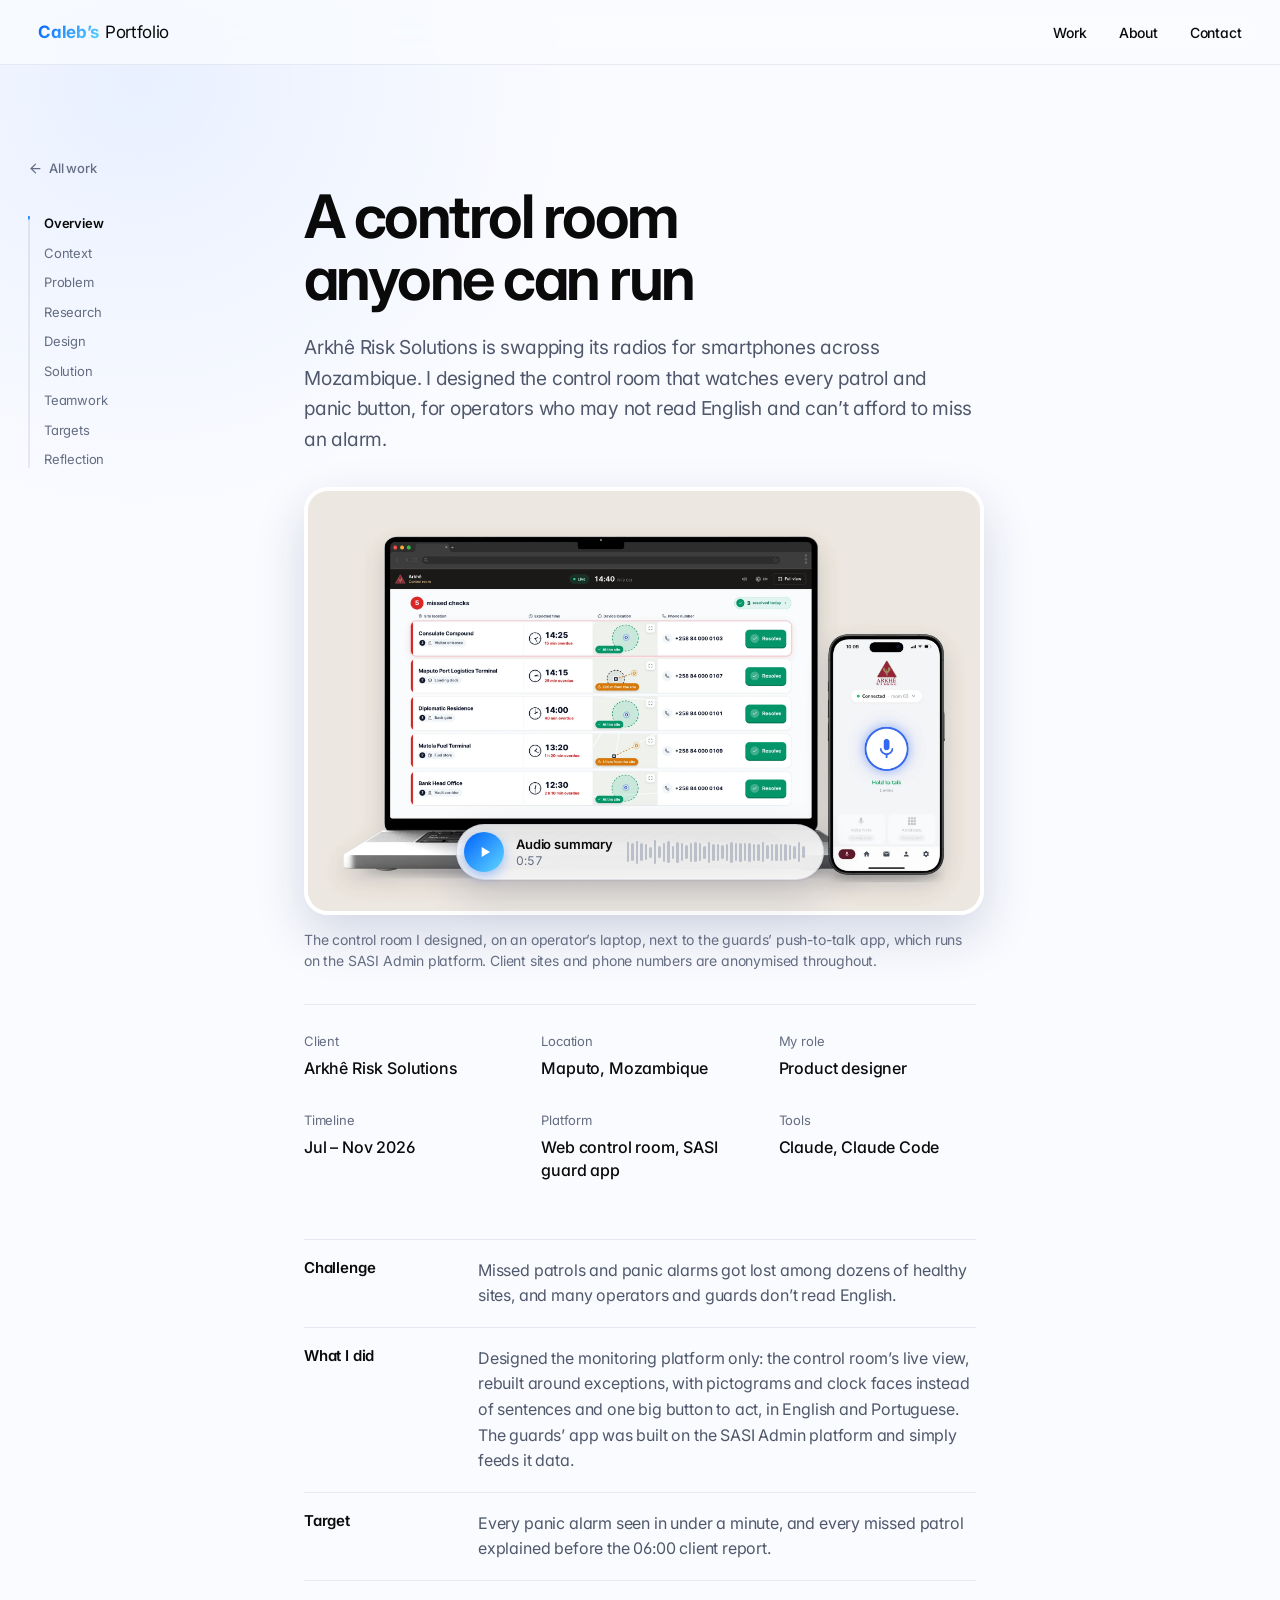
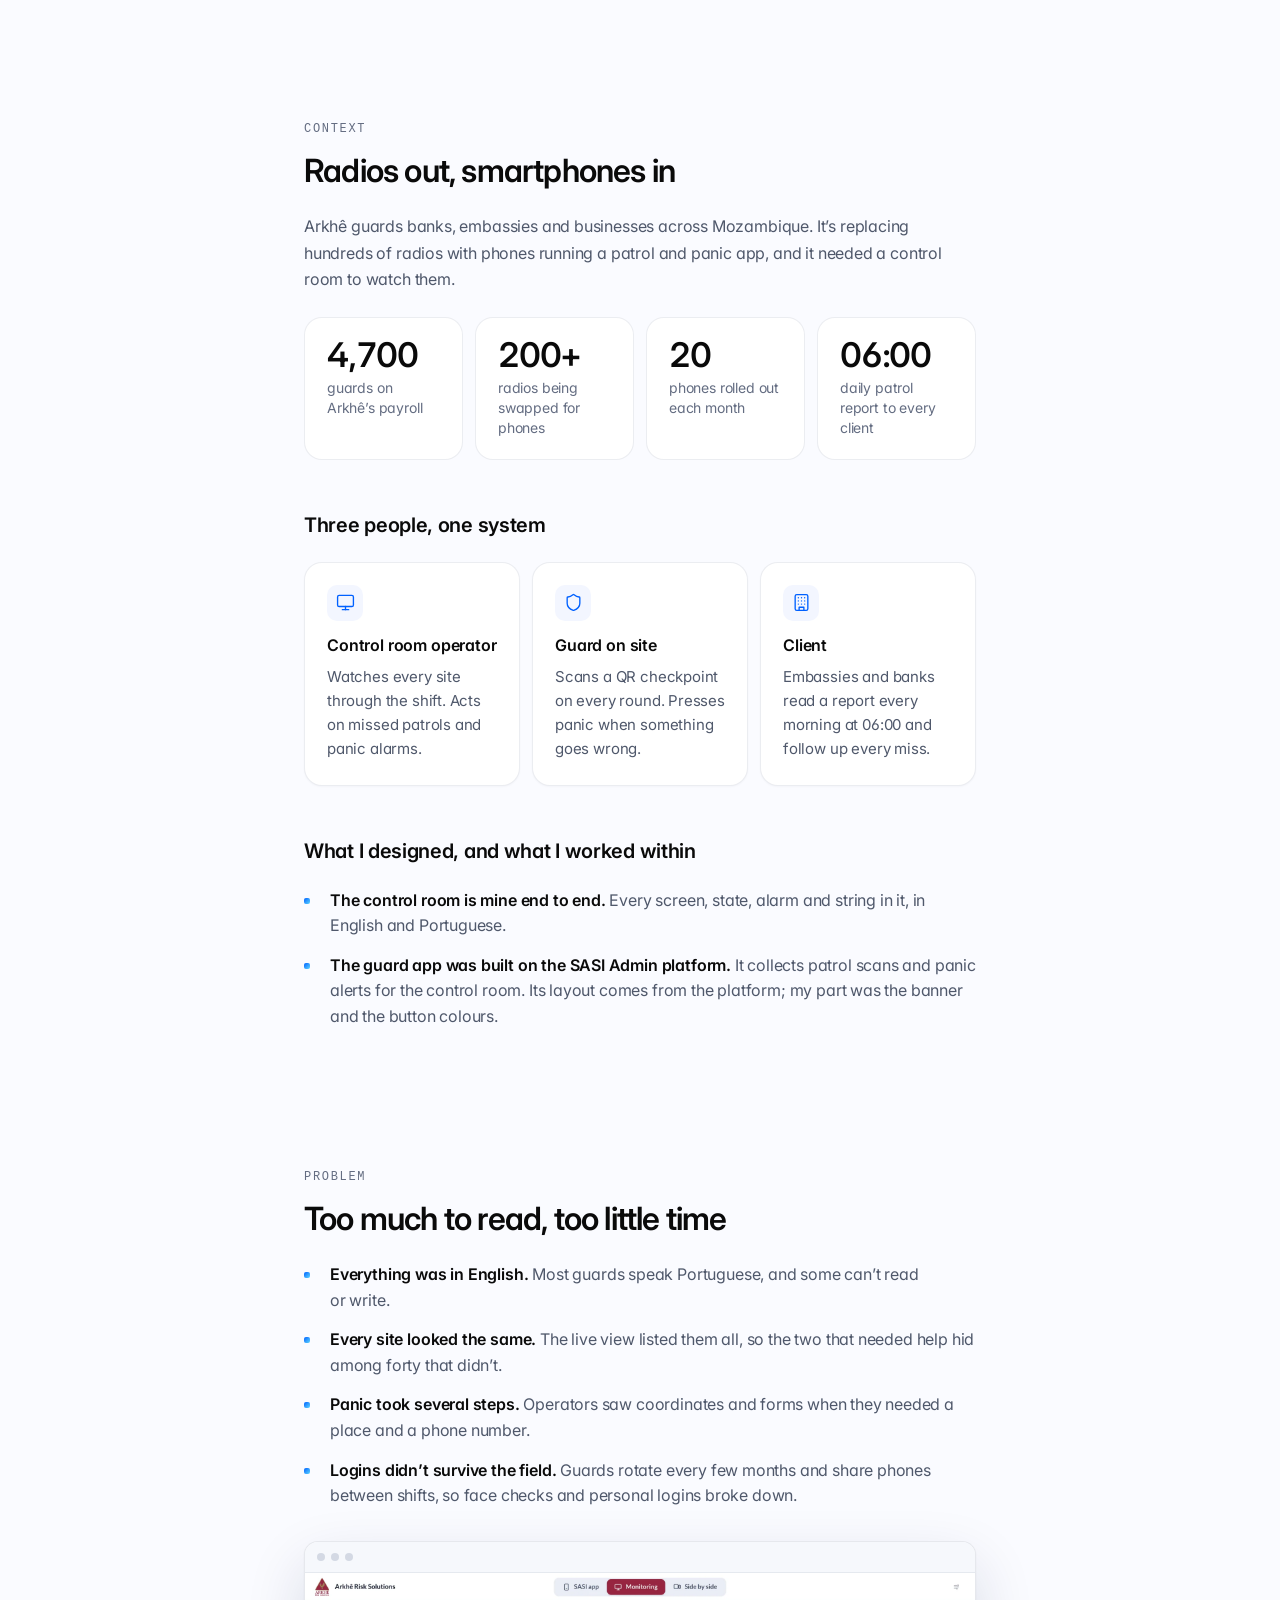
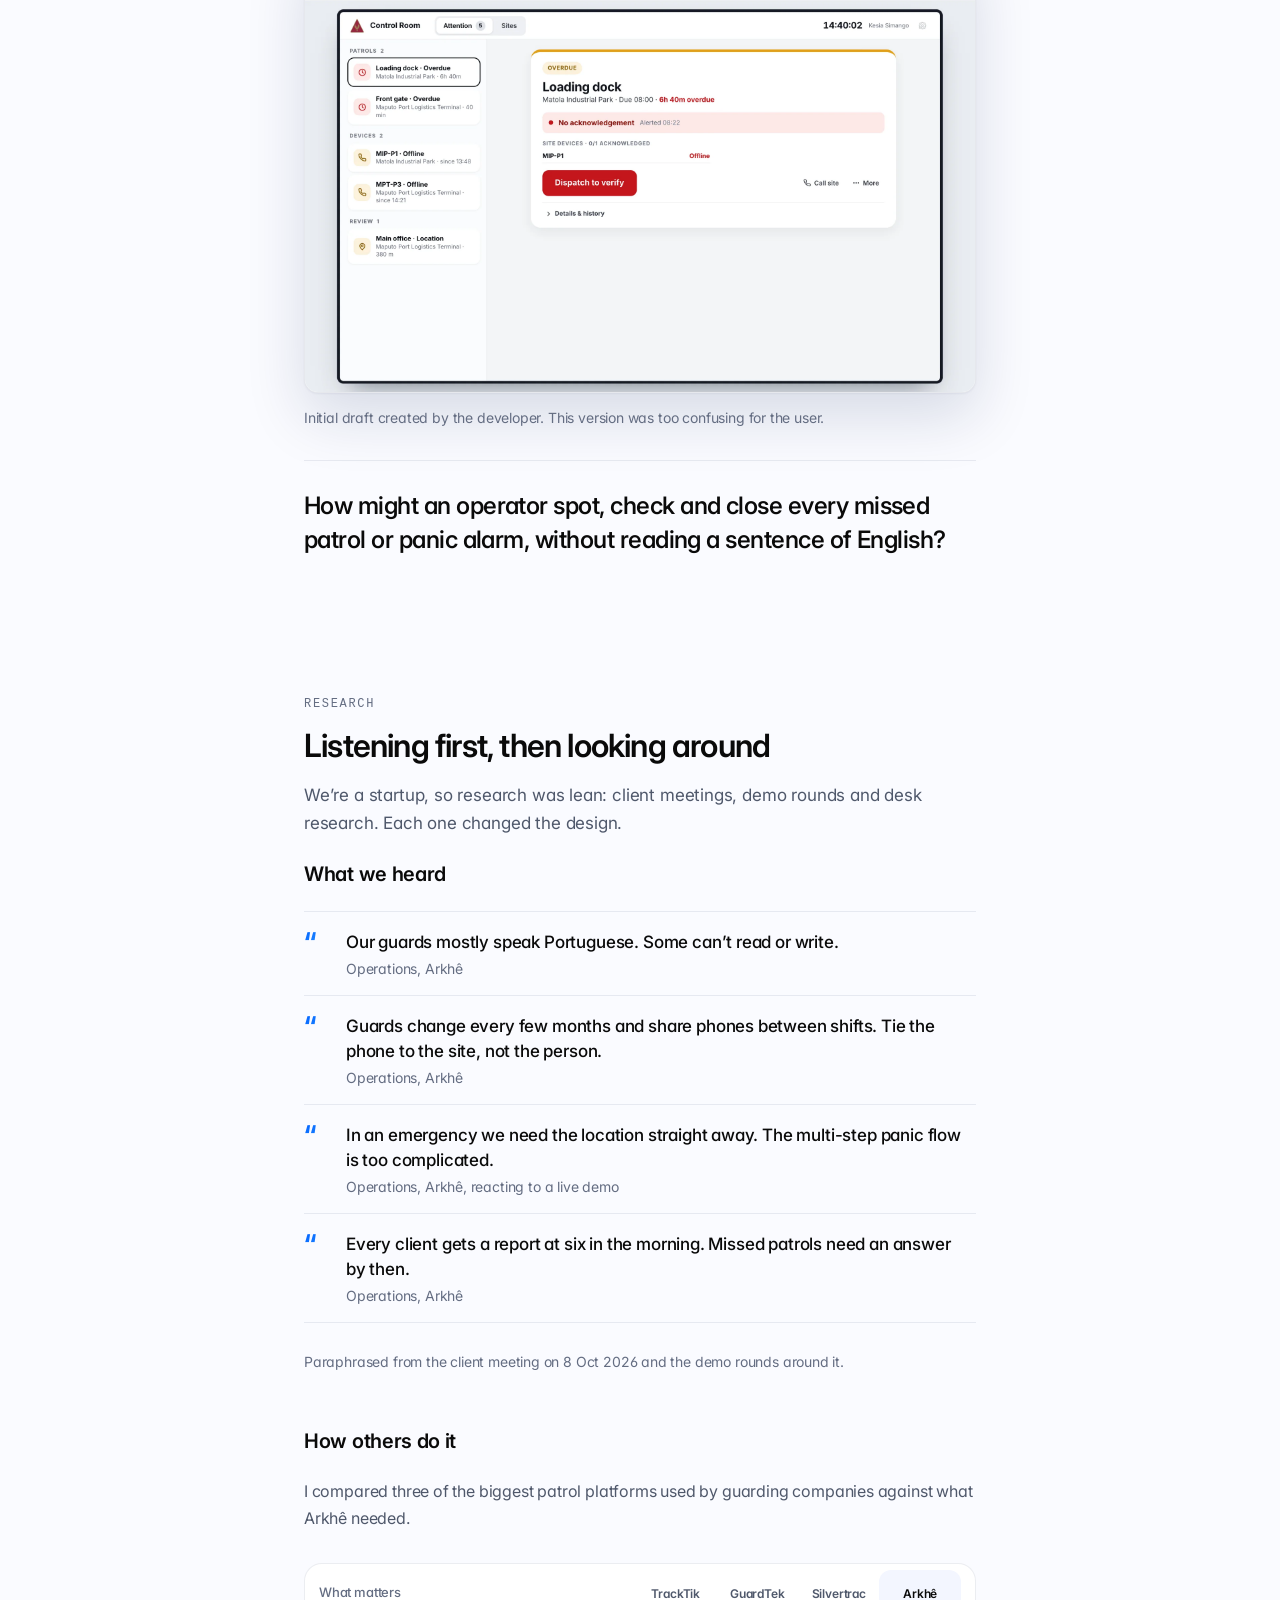
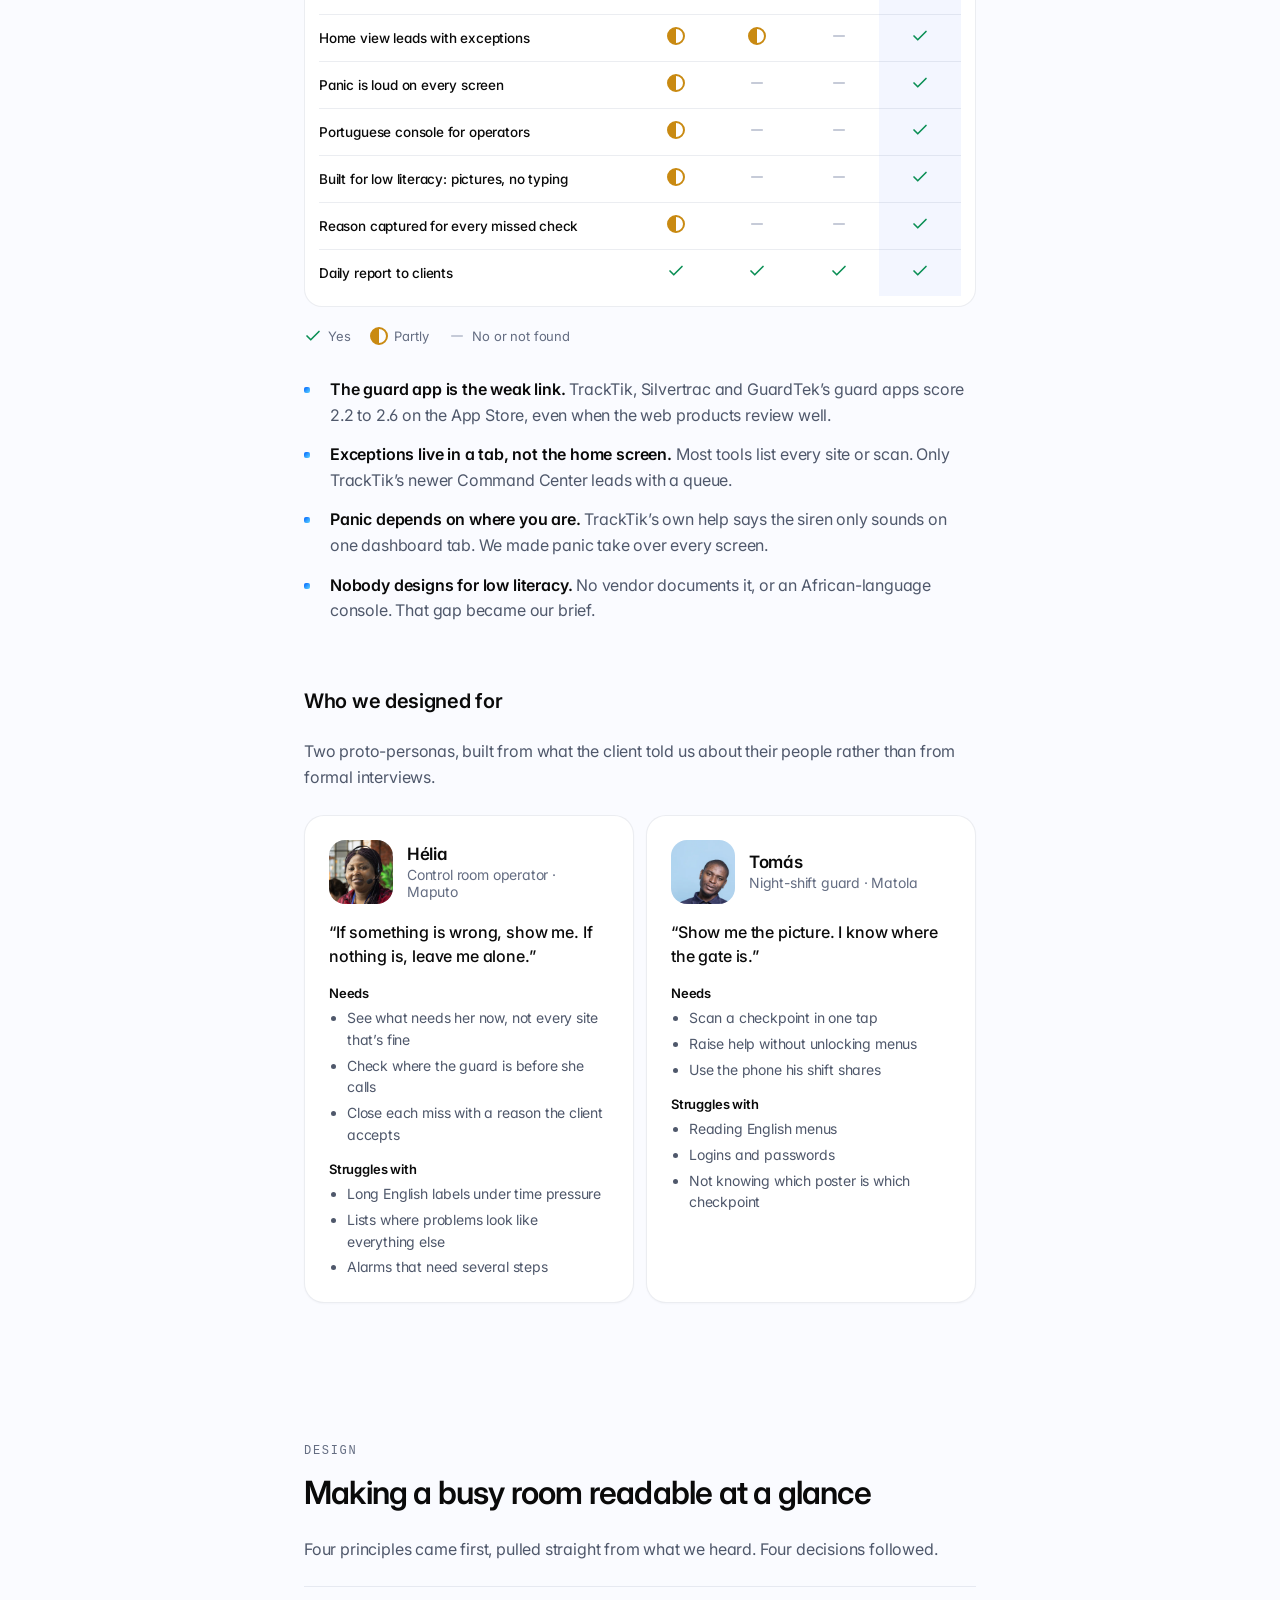
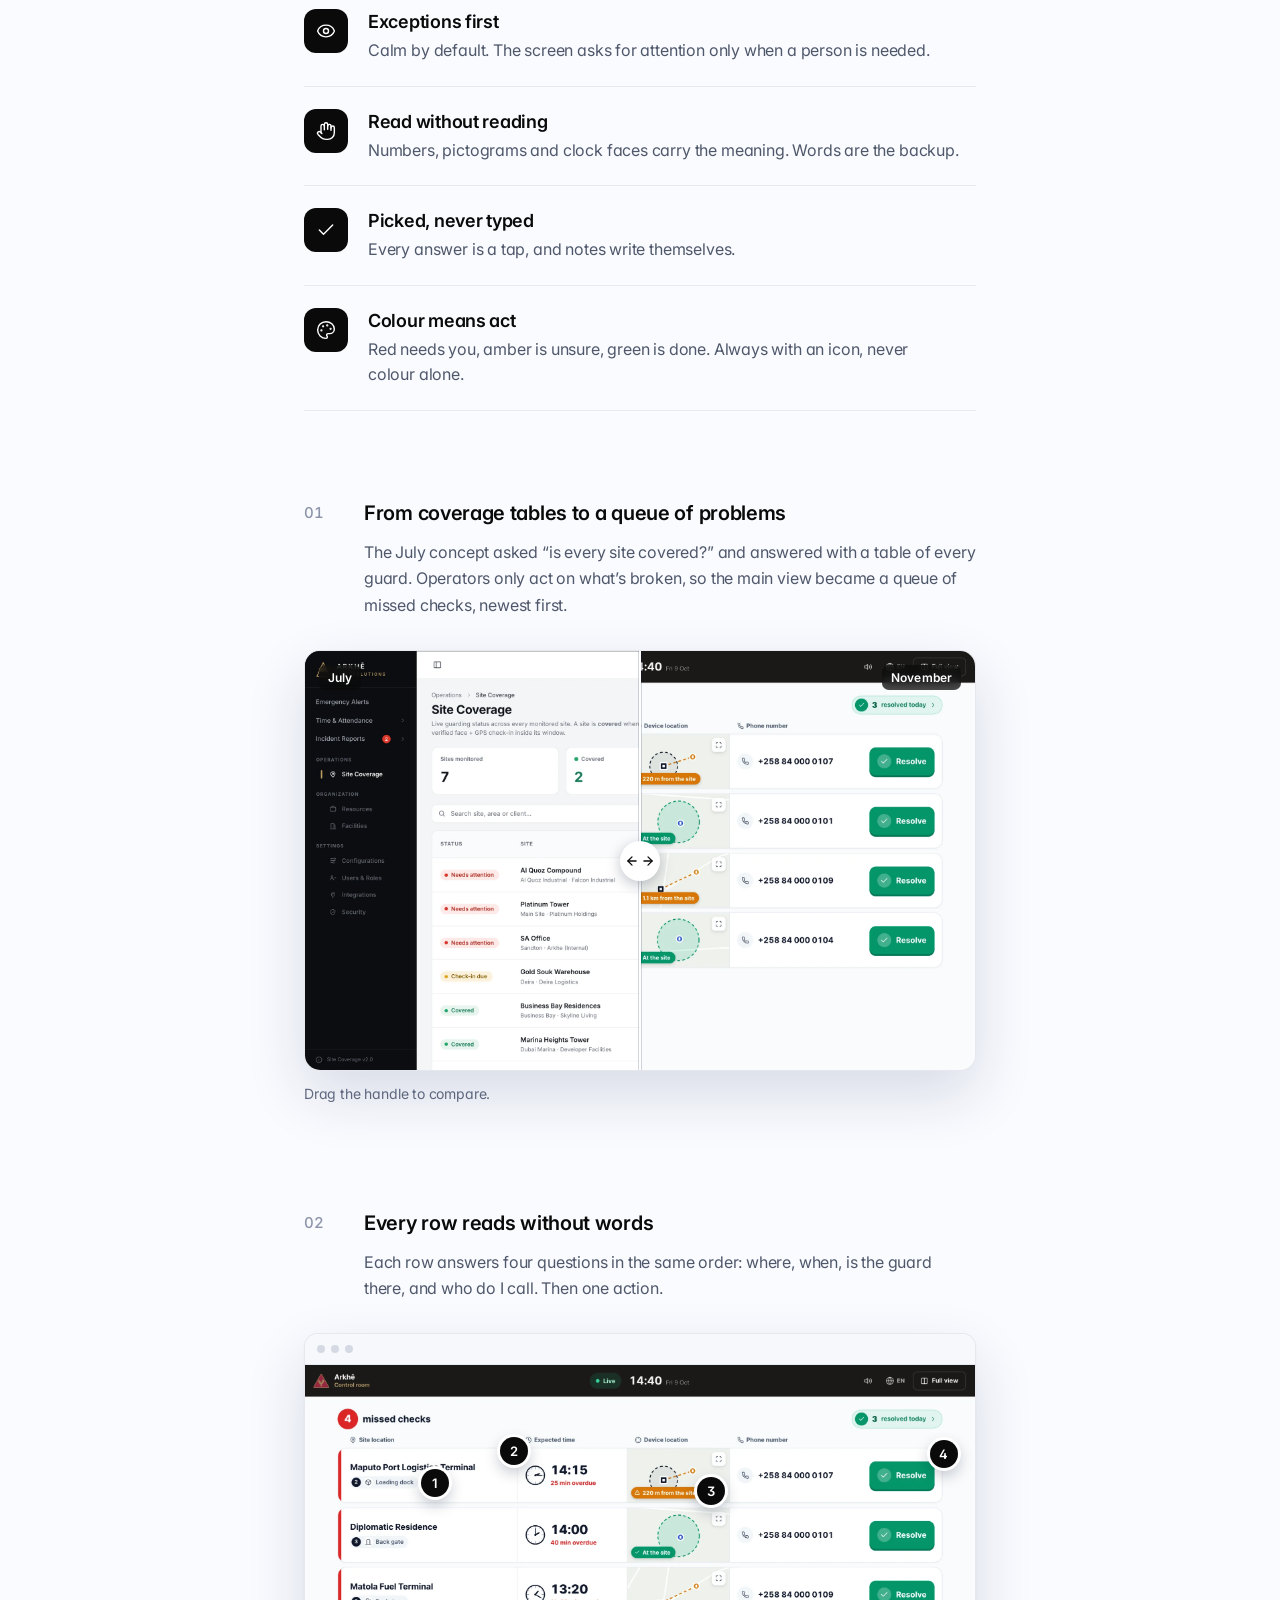
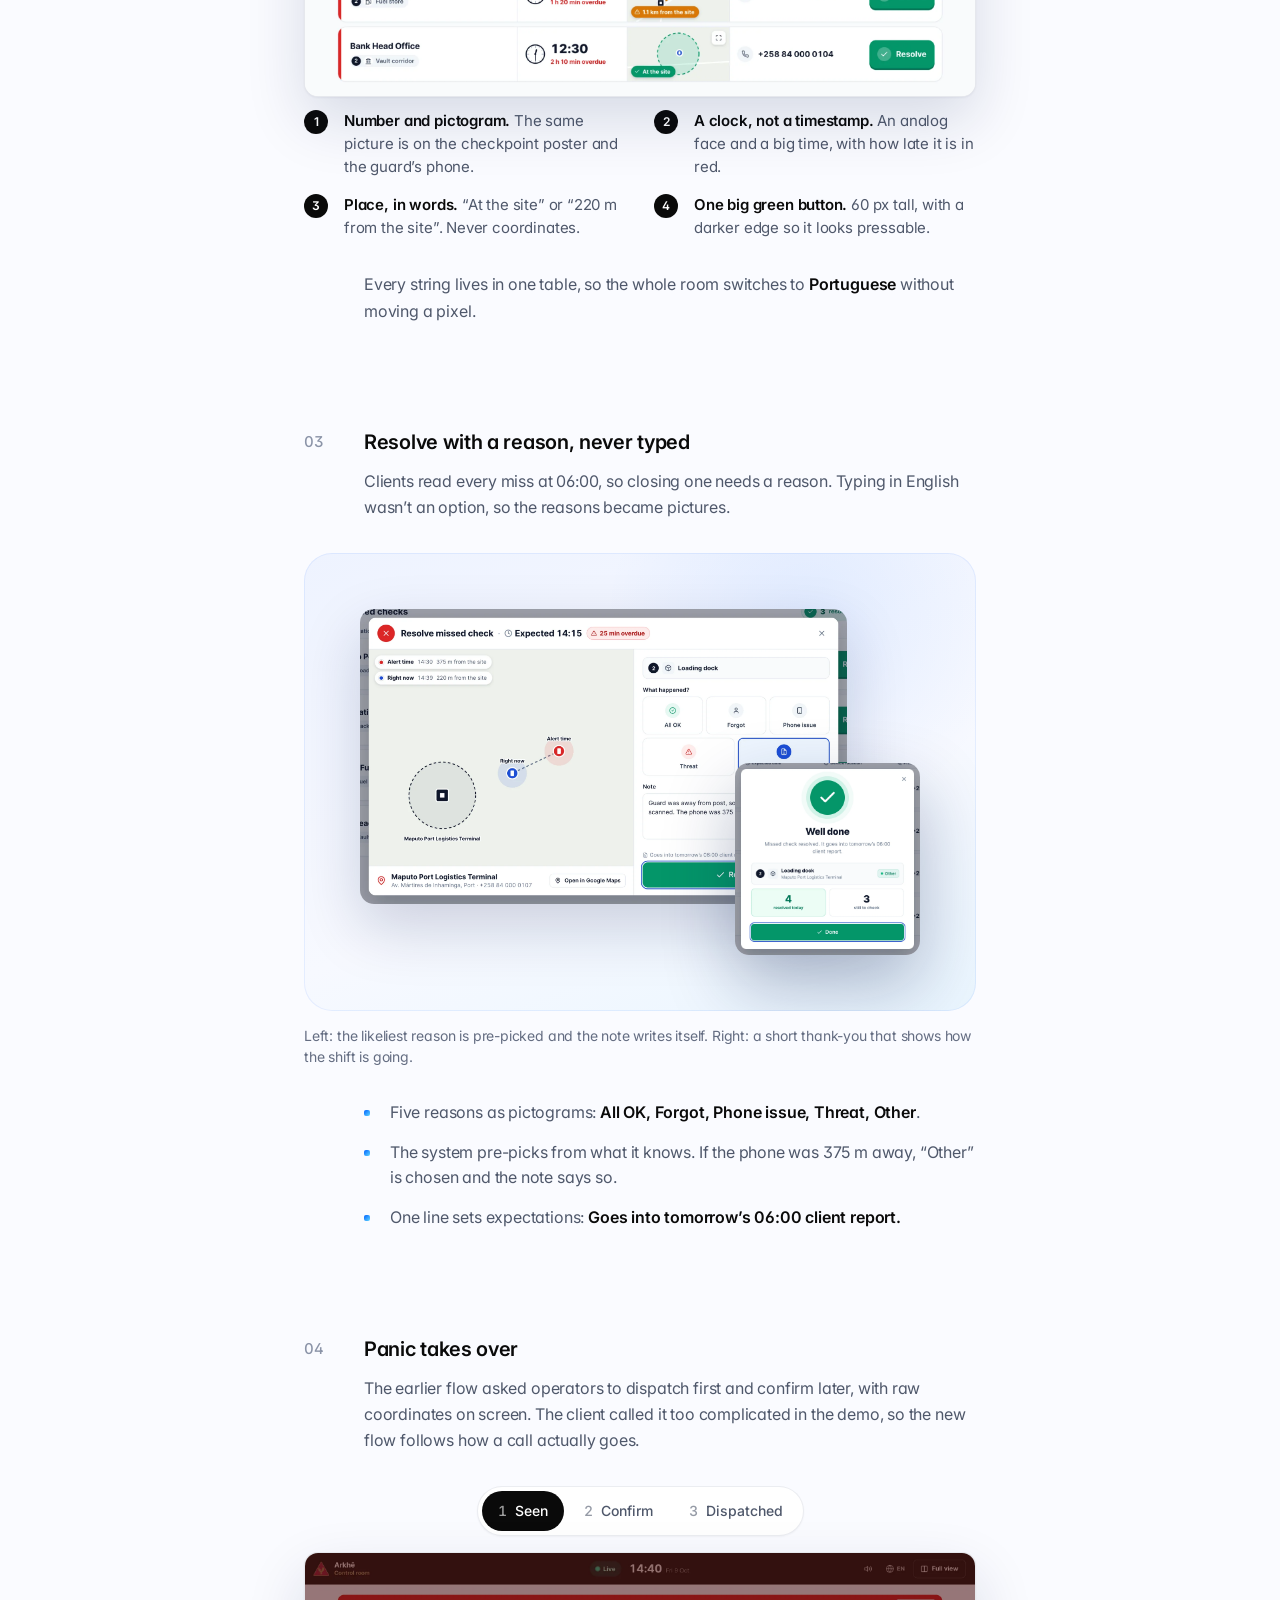
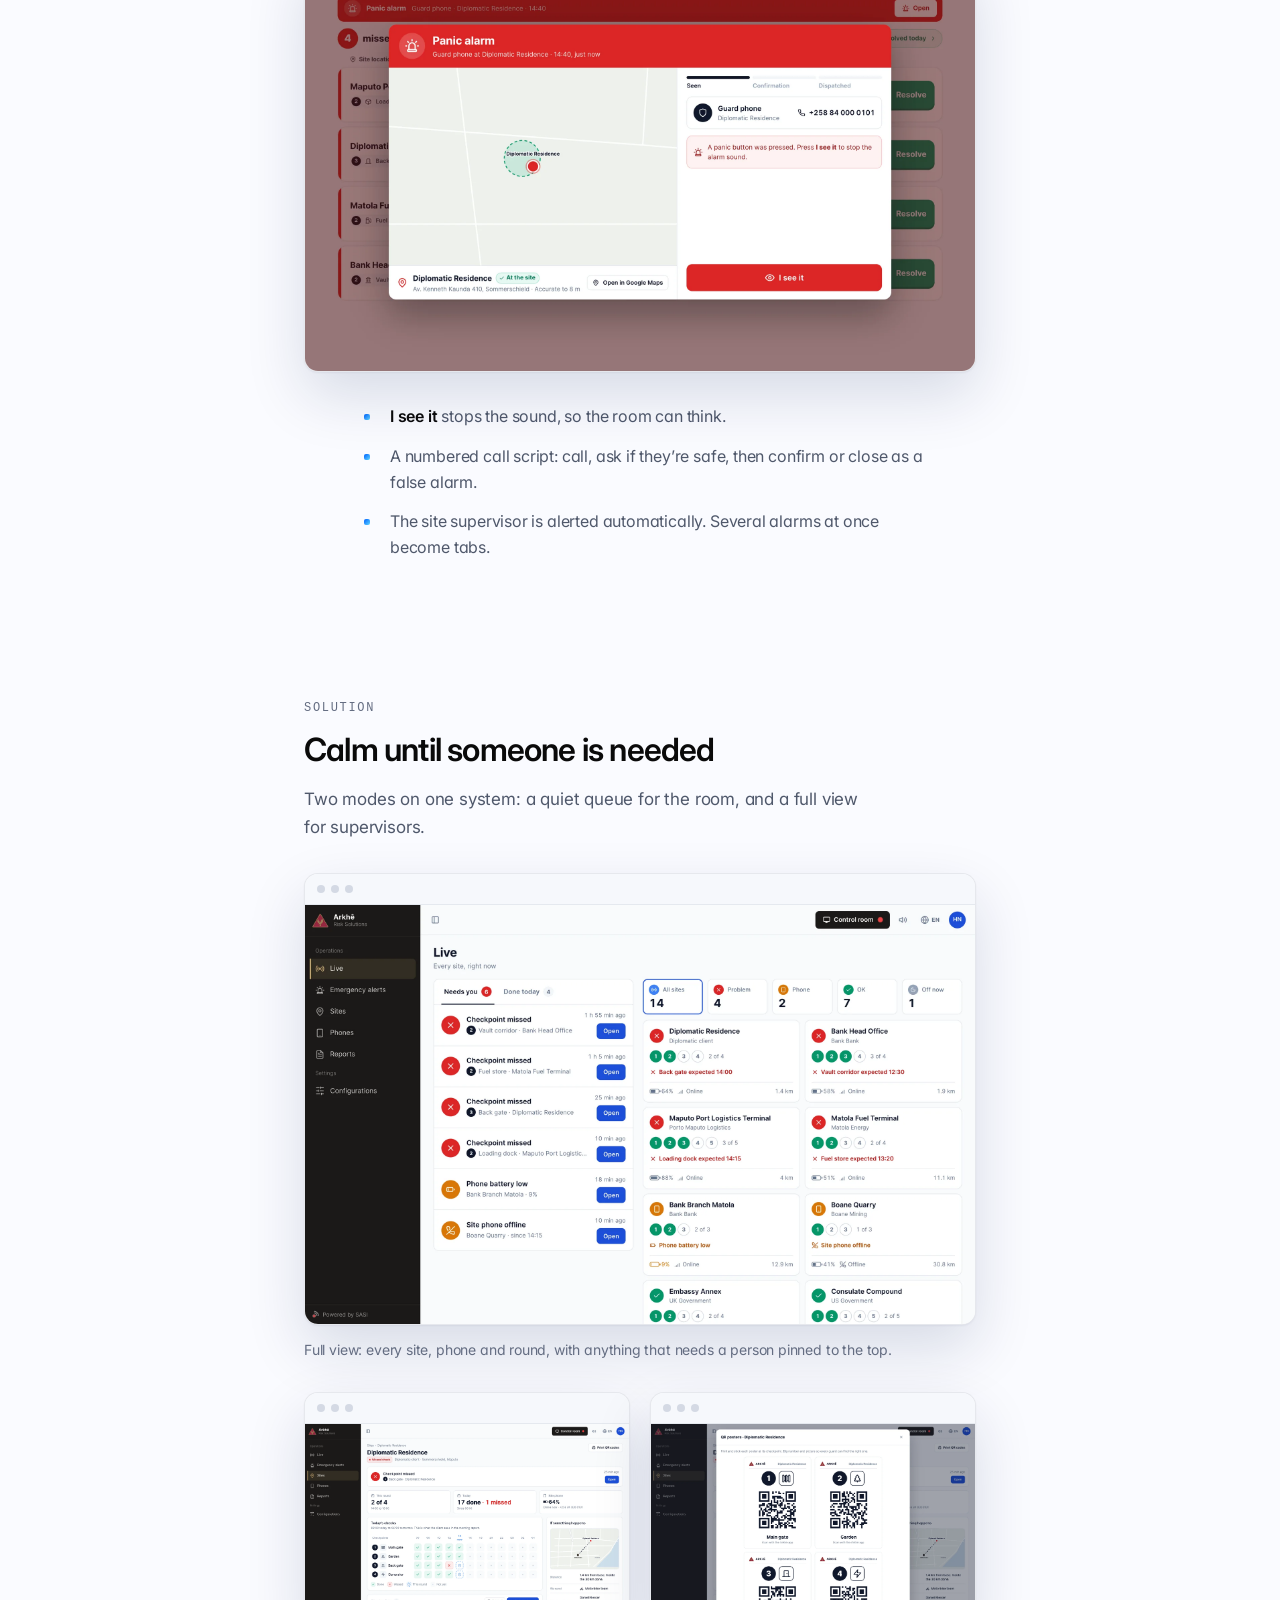
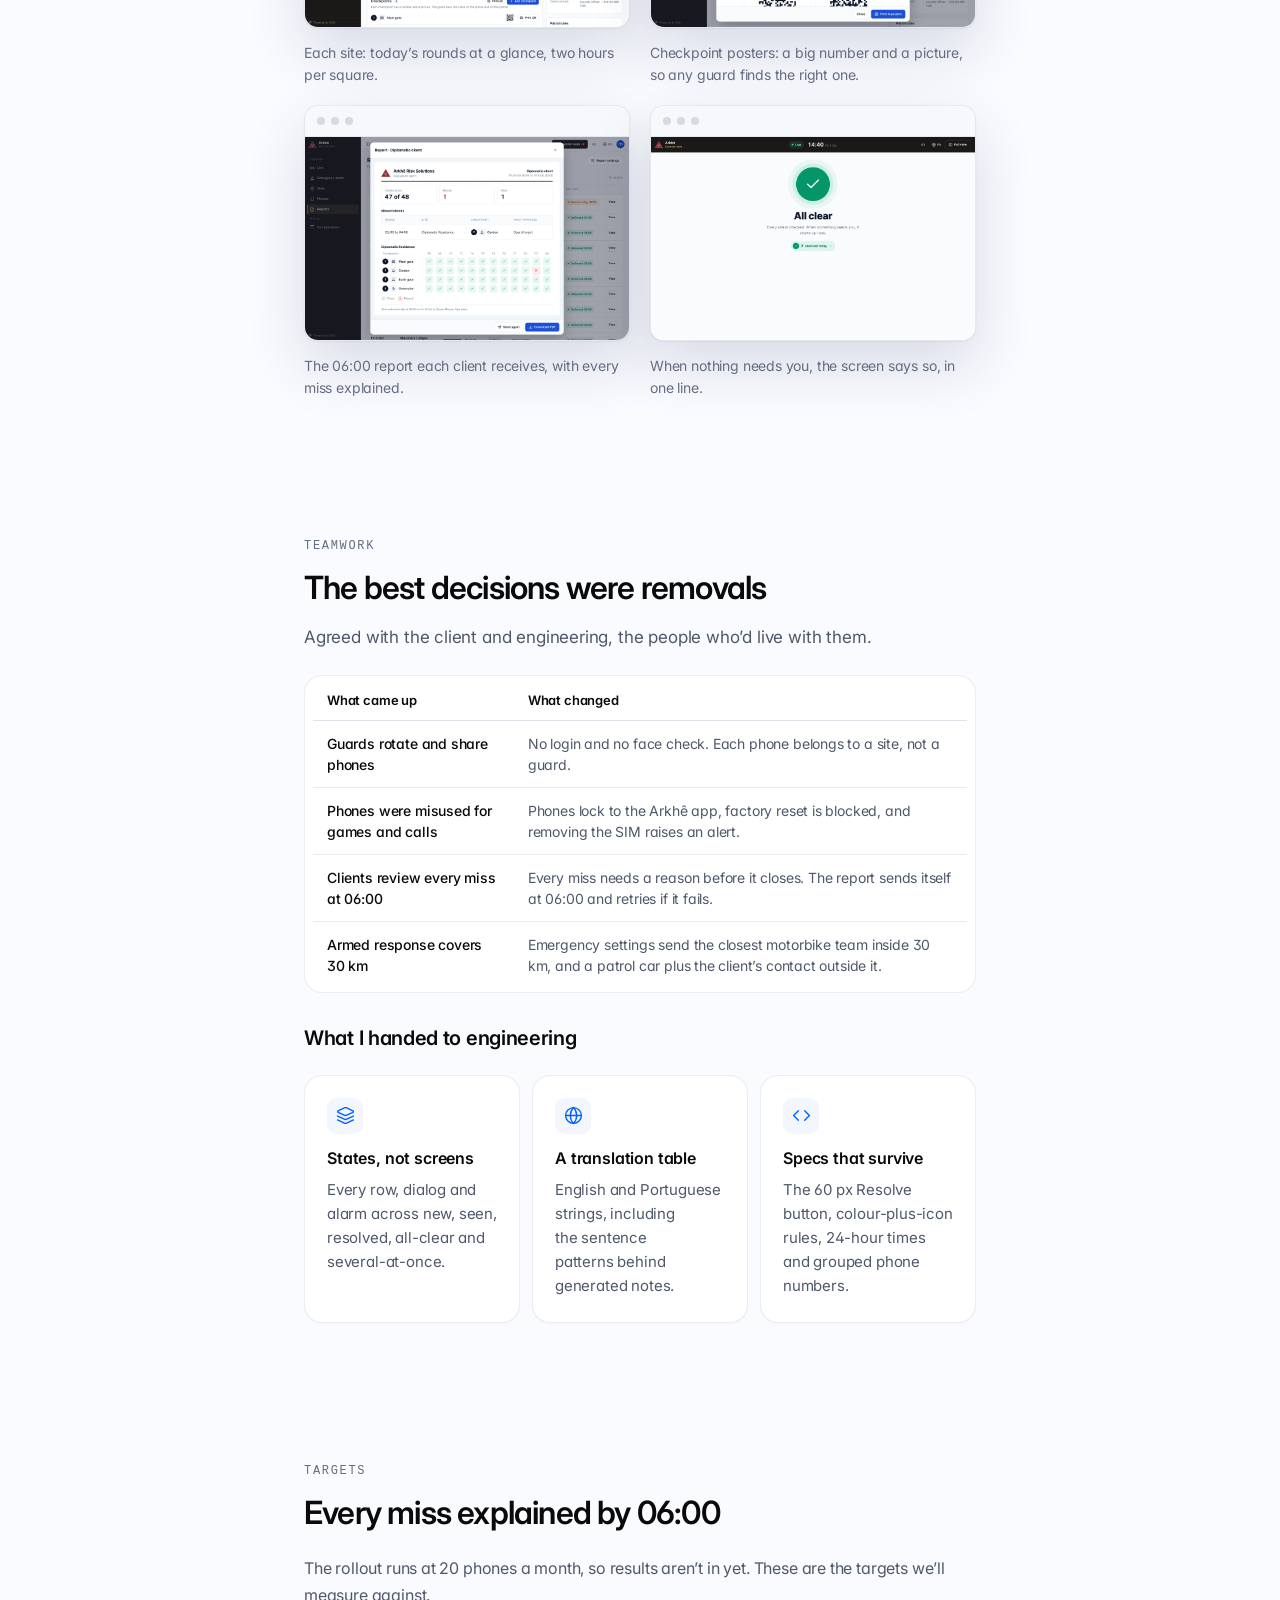
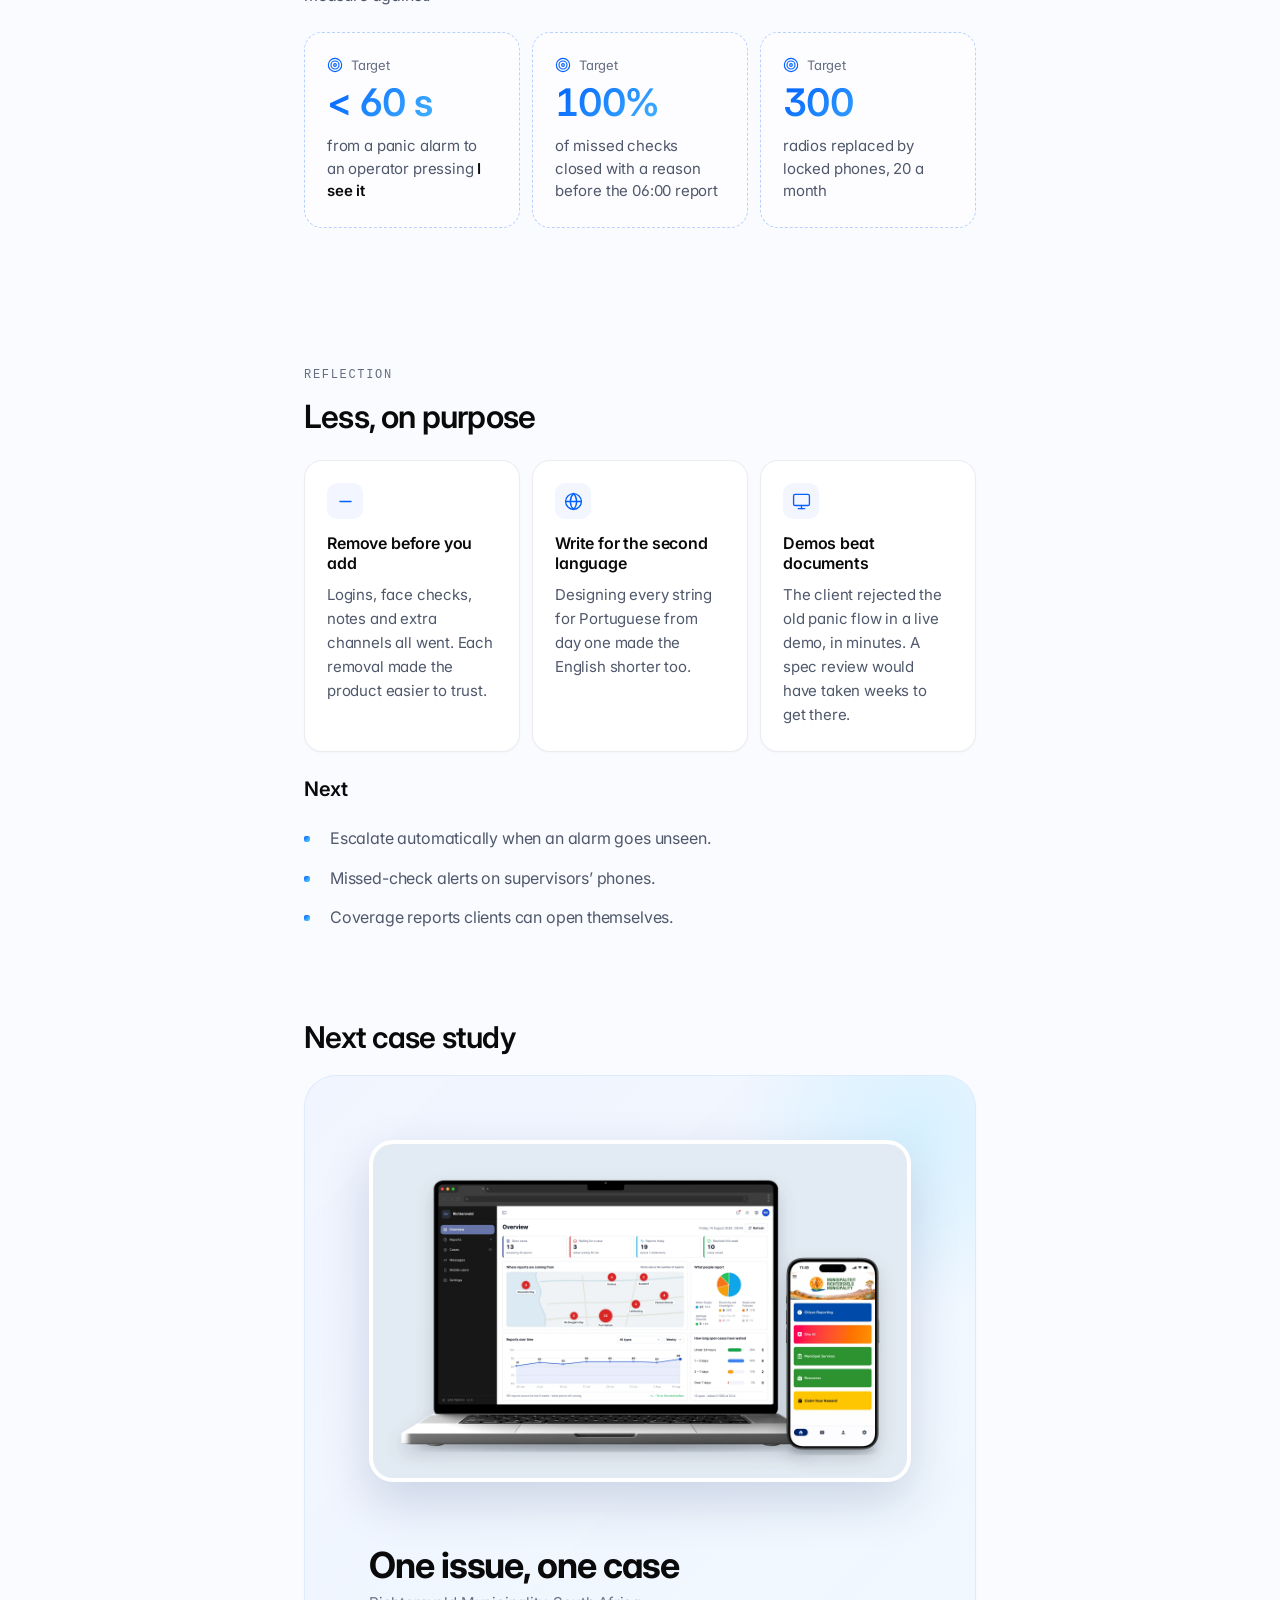
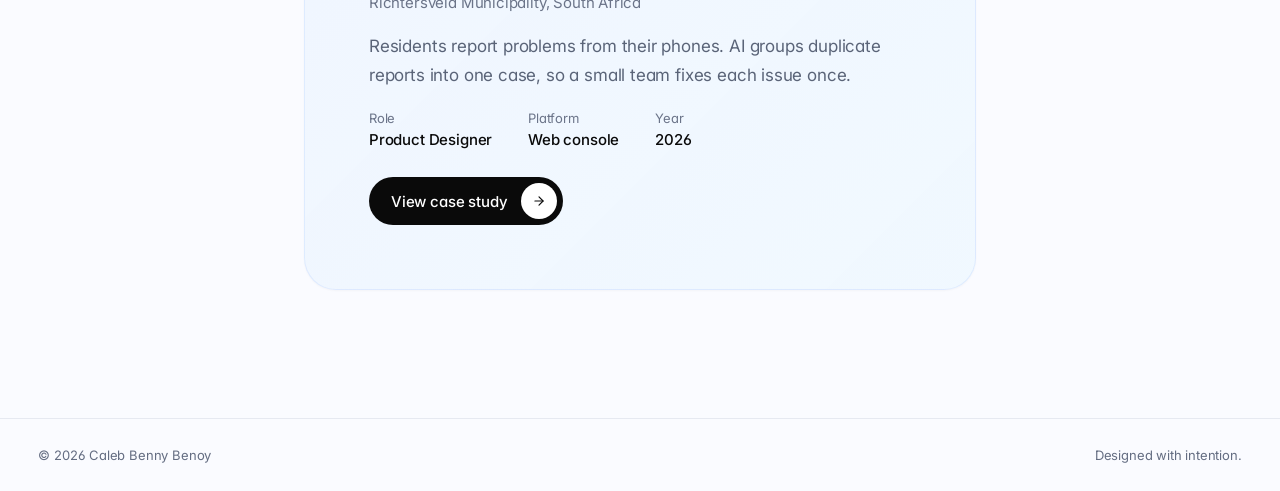
==== commit 61514d43: "Remove the source notes under the competitor charts Co-Authored-By: Claude Opus 5.5 <noreply@anthrop" ====
--- a/arkhe.html
+++ b/arkhe.html
@@ -51,7 +51,7 @@
 <div style="position: relative">
 <aside class="cs-rail" aria-label="Case study sections" style="position: absolute; top: 0; bottom: 0; left: max(28px, calc(50% - 690px)); width: 170px; z-index: 5"><div style="position: sticky; top: 104px; display: flex; flex-direction: column; gap: 26px; padding-top: 48px"><a href="index.html" class="back-a" style="display: inline-flex; align-items: center; gap: 6px; font-size: 13px; font-weight: 500; color: #646D82; text-decoration: none; min-height: 32px"><svg aria-hidden="true" width="15" height="15" viewBox="0 0 24 24" fill="none" stroke="currentColor" stroke-width="2" stroke-linecap="round" stroke-linejoin="round" style="flex: none; "><path d="m12 19-7-7 7-7"></path><path d="M19 12H5"></path></svg>All work</a><nav aria-label="On this page" style="position: relative"><div aria-hidden="true" style="position: absolute; left: 0; top: 6px; bottom: 6px; width: 2px; border-radius: 2px; background: rgba(10,30,80,0.08)"></div><div data-track aria-hidden="true" style="position: absolute; left: 0; top: 6px; width: 2px; border-radius: 2px; height: 0%; background: linear-gradient(135deg, #0061FF 0%, #60D7FF 100%); transition: height .25s ease"></div><ol style="list-style: none; margin: 0; padding: 0; display: flex; flex-direction: column; gap: 2px"><li><a href="#overview" data-toc="0" class="toc-a" style="display: block; padding: 5px 0 5px 16px; font-size: 13px; line-height: 1.35; text-decoration: none; color: #0A0A0A; font-weight: 600">Overview</a></li><li><a href="#context" data-toc="1" class="toc-a" style="display: block; padding: 5px 0 5px 16px; font-size: 13px; line-height: 1.35; text-decoration: none; color: #646D82; font-weight: 400">Context</a></li><li><a href="#problem" data-toc="2" class="toc-a" style="display: block; padding: 5px 0 5px 16px; font-size: 13px; line-height: 1.35; text-decoration: none; color: #646D82; font-weight: 400">Problem</a></li><li><a href="#research" data-toc="3" class="toc-a" style="display: block; padding: 5px 0 5px 16px; font-size: 13px; line-height: 1.35; text-decoration: none; color: #646D82; font-weight: 400">Research</a></li><li><a href="#design" data-toc="4" class="toc-a" style="display: block; padding: 5px 0 5px 16px; font-size: 13px; line-height: 1.35; text-decoration: none; color: #646D82; font-weight: 400">Design</a></li><li><a href="#solution" data-toc="5" class="toc-a" style="display: block; padding: 5px 0 5px 16px; font-size: 13px; line-height: 1.35; text-decoration: none; color: #646D82; font-weight: 400">Solution</a></li><li><a href="#teamwork" data-toc="6" class="toc-a" style="display: block; padding: 5px 0 5px 16px; font-size: 13px; line-height: 1.35; text-decoration: none; color: #646D82; font-weight: 400">Teamwork</a></li><li><a href="#targets" data-toc="7" class="toc-a" style="display: block; padding: 5px 0 5px 16px; font-size: 13px; line-height: 1.35; text-decoration: none; color: #646D82; font-weight: 400">Targets</a></li><li><a href="#reflection" data-toc="8" class="toc-a" style="display: block; padding: 5px 0 5px 16px; font-size: 13px; line-height: 1.35; text-decoration: none; color: #646D82; font-weight: 400">Reflection</a></li></ol></nav></div></aside>
 <main style="position: relative; padding-bottom: 40px">
-<section id="overview" data-sec="1" style="scroll-margin-top: 80px; padding-top: clamp(40px, 6vw, 72px); display: flex; flex-direction: column; gap: 32px"><div style="width: 100%; max-width: 720px; margin: 0 auto; padding: 0 24px; box-sizing: border-box; display: flex; flex-direction: column; gap: 22px; padding-top: clamp(24px, 4vw, 48px)"><h1 style="margin: 0; font-size: clamp(40px, 5vw, 60px); line-height: 1.04; font-weight: 650; letter-spacing: -0.042em; color: #0A0A0A; text-wrap: balance" data-anim="1">A control room anyone can run</h1><p style="margin: 0; font-size: clamp(18px, 1.5vw, 20px); line-height: 1.6; color: #4F586B; letter-spacing: -0.012em; text-wrap: pretty">Arkhê Risk Solutions is swapping its radios for smartphones across Mozambique. I designed the control room that watches every patrol and panic button, for operators who may not read English and can’t afford to miss an alarm.</p></div><div class="cs-wide" style="display: flex; flex-direction: column; gap: 20px; "><figure style="margin: 0; display: flex; flex-direction: column; gap: 14px"><img src="assets/banner-arkhe.webp" alt="Laptop and phone showing the product" style="display: block; width: 100%; height: auto; border-radius: 24px; border: 4px solid #FFFFFF; box-shadow: 0 20px 50px rgba(0,30,90,0.16)"><figcaption style="font-size: 14px; line-height: 1.55; color: #646D82; text-align: left; text-wrap: pretty">The control room I designed, on an operator’s laptop, next to the guards’ push-to-talk app, which runs on the SASI Admin platform. Client sites and phone numbers are anonymised throughout.</figcaption></figure></div><div style="width: 100%; max-width: 720px; margin: 0 auto; padding: 0 24px; box-sizing: border-box; display: flex; flex-direction: column; gap: 56px; "><dl style="margin: 0; padding-top: 28px; border-top: 1px solid rgba(10,30,80,0.08); display: grid; grid-template-columns: repeat(auto-fit, minmax(min(180px, 100%), 1fr)); gap: 32px 40px"><div style="display: flex; flex-direction: column; gap: 8px; min-width: 0"><dt style="font-size: 13px; color: #646D82">Client</dt><dd style="margin: 0; font-size: 16px; line-height: 1.45; font-weight: 500; color: #0A0A0A">Arkhê Risk Solutions</dd></div><div style="display: flex; flex-direction: column; gap: 8px; min-width: 0"><dt style="font-size: 13px; color: #646D82">Location</dt><dd style="margin: 0; font-size: 16px; line-height: 1.45; font-weight: 500; color: #0A0A0A">Maputo, Mozambique</dd></div><div style="display: flex; flex-direction: column; gap: 8px; min-width: 0"><dt style="font-size: 13px; color: #646D82">My role</dt><dd style="margin: 0; font-size: 16px; line-height: 1.45; font-weight: 500; color: #0A0A0A">Product designer</dd></div><div style="display: flex; flex-direction: column; gap: 8px; min-width: 0"><dt style="font-size: 13px; color: #646D82">Timeline</dt><dd style="margin: 0; font-size: 16px; line-height: 1.45; font-weight: 500; color: #0A0A0A">Jul – Nov 2026</dd></div><div style="display: flex; flex-direction: column; gap: 8px; min-width: 0"><dt style="font-size: 13px; color: #646D82">Platform</dt><dd style="margin: 0; font-size: 16px; line-height: 1.45; font-weight: 500; color: #0A0A0A">Web control room, SASI guard app</dd></div><div style="display: flex; flex-direction: column; gap: 8px; min-width: 0"><dt style="font-size: 13px; color: #646D82">Tools</dt><dd style="margin: 0; font-size: 16px; line-height: 1.45; font-weight: 500; color: #0A0A0A">Claude, Claude Code</dd></div></dl><div style="display: flex; flex-direction: column; border-bottom: 1px solid rgba(10,30,80,0.08)"><div style="display: grid; grid-template-columns: repeat(auto-fit, minmax(min(150px, 100%), 1fr)); gap: 6px 24px; padding: 18px 0; border-top: 1px solid rgba(10,30,80,0.08)"><div style="font-size: 15px; font-weight: 600; color: #0A0A0A">Challenge</div><div style="grid-column: span 3; min-width: min(100%, 300px); font-size: 16px; line-height: 1.6; color: #4F586B; text-wrap: pretty">Missed patrols and panic alarms got lost among dozens of healthy sites, and many operators and guards don’t read English.</div></div><div style="display: grid; grid-template-columns: repeat(auto-fit, minmax(min(150px, 100%), 1fr)); gap: 6px 24px; padding: 18px 0; border-top: 1px solid rgba(10,30,80,0.08)"><div style="font-size: 15px; font-weight: 600; color: #0A0A0A">What I did</div><div style="grid-column: span 3; min-width: min(100%, 300px); font-size: 16px; line-height: 1.6; color: #4F586B; text-wrap: pretty">Designed the monitoring platform only: the control room’s live view, rebuilt around exceptions, with pictograms and clock faces instead of sentences and one big button to act, in English and Portuguese. The guards’ app was built on the SASI Admin platform and simply feeds it data.</div></div><div style="display: grid; grid-template-columns: repeat(auto-fit, minmax(min(150px, 100%), 1fr)); gap: 6px 24px; padding: 18px 0; border-top: 1px solid rgba(10,30,80,0.08)"><div style="font-size: 15px; font-weight: 600; color: #0A0A0A">Target</div><div style="grid-column: span 3; min-width: min(100%, 300px); font-size: 16px; line-height: 1.6; color: #4F586B; text-wrap: pretty">Every panic alarm seen in under a minute, and every missed patrol explained before the 06:00 client report.</div></div></div></div></section><section id="context" data-sec="1" style="scroll-margin-top: 80px; padding-top: clamp(104px, 11vw, 152px); display: flex; flex-direction: column; gap: 32px"><div style="width: 100%; max-width: 720px; margin: 0 auto; padding: 0 24px; box-sizing: border-box; display: flex; flex-direction: column; gap: 24px; margin-bottom: -16px"><div style="font-family: ui-monospace, 'SF Mono', Menlo, monospace; font-size: 12px; font-weight: 500; letter-spacing: 0.14em; text-transform: uppercase; color: #646D82">Context</div></div><div style="width: 100%; max-width: 720px; margin: 0 auto; padding: 0 24px; box-sizing: border-box; display: flex; flex-direction: column; gap: 24px; "><h2 style="margin: 0; font-size: clamp(26px, 2.6vw, 32px); line-height: 1.18; font-weight: 600; letter-spacing: -0.025em; color: #0A0A0A; text-wrap: balance">Radios out, smartphones in</h2><p style="margin: 0; font-size: 16px; line-height: 1.65; color: #4F586B; text-wrap: pretty; ">Arkhê guards banks, embassies and businesses across Mozambique. It’s replacing hundreds of radios with phones running a patrol and panic app, and it needed a control room to watch them.</p><div style="display: grid; grid-template-columns: repeat(auto-fit, minmax(min(150px, 100%), 1fr)); gap: 12px"><div style="display: flex; flex-direction: column; gap: 6px; padding: 20px 22px; border-radius: 18px; background: #FFFFFF; border: 1px solid rgba(10,30,80,0.08)"><div style="font-size: 34px; line-height: 1; font-weight: 600; letter-spacing: -0.035em; color: #0A0A0A; font-variant-numeric: tabular-nums">4,700</div><div style="font-size: 14px; line-height: 1.45; color: #646D82">guards on Arkhê’s payroll</div></div><div style="display: flex; flex-direction: column; gap: 6px; padding: 20px 22px; border-radius: 18px; background: #FFFFFF; border: 1px solid rgba(10,30,80,0.08)"><div style="font-size: 34px; line-height: 1; font-weight: 600; letter-spacing: -0.035em; color: #0A0A0A; font-variant-numeric: tabular-nums">200+</div><div style="font-size: 14px; line-height: 1.45; color: #646D82">radios being swapped for phones</div></div><div style="display: flex; flex-direction: column; gap: 6px; padding: 20px 22px; border-radius: 18px; background: #FFFFFF; border: 1px solid rgba(10,30,80,0.08)"><div style="font-size: 34px; line-height: 1; font-weight: 600; letter-spacing: -0.035em; color: #0A0A0A; font-variant-numeric: tabular-nums">20</div><div style="font-size: 14px; line-height: 1.45; color: #646D82">phones rolled out each month</div></div><div style="display: flex; flex-direction: column; gap: 6px; padding: 20px 22px; border-radius: 18px; background: #FFFFFF; border: 1px solid rgba(10,30,80,0.08)"><div style="font-size: 34px; line-height: 1; font-weight: 600; letter-spacing: -0.035em; color: #0A0A0A; font-variant-numeric: tabular-nums">06:00</div><div style="font-size: 14px; line-height: 1.45; color: #646D82">daily patrol report to every client</div></div></div><div aria-hidden="true" style="height: 4px"></div><h3 style="margin: 0; font-size: 20px; line-height: 1.3; font-weight: 600; letter-spacing: -0.015em; color: #0A0A0A; ">Three people, one system</h3><div style="display: grid; grid-template-columns: repeat(auto-fit, minmax(min(190px, 100%), 1fr)); gap: 12px"><div style="display: flex; flex-direction: column; gap: 10px; padding: 22px 22px 24px; border-radius: 18px; background: #FFFFFF; border: 1px solid rgba(10,30,80,0.08); box-shadow: 0 1px 2px rgba(10,20,50,0.03)"><div style="width: 36px; height: 36px; border-radius: 10px; background: #F3F6FF; display: flex; align-items: center; justify-content: center; color: #0061FF"><svg aria-hidden="true" width="19" height="19" viewBox="0 0 24 24" fill="none" stroke="currentColor" stroke-width="1.7" stroke-linecap="round" stroke-linejoin="round" style="flex: none; "><rect width="20" height="14" x="2" y="3" rx="2"></rect><path d="M8 21h8"></path><path d="M12 17v4"></path></svg></div><div style="font-size: 16px; font-weight: 600; letter-spacing: -0.01em; color: #0A0A0A; margin-top: 4px">Control room operator</div><div style="font-size: 15px; line-height: 1.6; color: #4F586B; text-wrap: pretty">Watches every site through the shift. Acts on missed patrols and panic alarms.</div></div><div style="display: flex; flex-direction: column; gap: 10px; padding: 22px 22px 24px; border-radius: 18px; background: #FFFFFF; border: 1px solid rgba(10,30,80,0.08); box-shadow: 0 1px 2px rgba(10,20,50,0.03)"><div style="width: 36px; height: 36px; border-radius: 10px; background: #F3F6FF; display: flex; align-items: center; justify-content: center; color: #0061FF"><svg aria-hidden="true" width="19" height="19" viewBox="0 0 24 24" fill="none" stroke="currentColor" stroke-width="1.7" stroke-linecap="round" stroke-linejoin="round" style="flex: none; "><path d="M20 13c0 5-3.5 7.5-7.66 8.95a1 1 0 0 1-.67-.01C7.5 20.5 4 18 4 13V6a1 1 0 0 1 1-1c2 0 4.5-1.2 6.24-2.72a1.17 1.17 0 0 1 1.52 0C14.51 3.81 17 5 19 5a1 1 0 0 1 1 1z"></path></svg></div><div style="font-size: 16px; font-weight: 600; letter-spacing: -0.01em; color: #0A0A0A; margin-top: 4px">Guard on site</div><div style="font-size: 15px; line-height: 1.6; color: #4F586B; text-wrap: pretty">Scans a QR checkpoint on every round. Presses panic when something goes wrong.</div></div><div style="display: flex; flex-direction: column; gap: 10px; padding: 22px 22px 24px; border-radius: 18px; background: #FFFFFF; border: 1px solid rgba(10,30,80,0.08); box-shadow: 0 1px 2px rgba(10,20,50,0.03)"><div style="width: 36px; height: 36px; border-radius: 10px; background: #F3F6FF; display: flex; align-items: center; justify-content: center; color: #0061FF"><svg aria-hidden="true" width="19" height="19" viewBox="0 0 24 24" fill="none" stroke="currentColor" stroke-width="1.7" stroke-linecap="round" stroke-linejoin="round" style="flex: none; "><rect width="16" height="20" x="4" y="2" rx="2" ry="2"></rect><path d="M9 22v-4h6v4"></path><path d="M8 6h.01"></path><path d="M16 6h.01"></path><path d="M12 6h.01"></path><path d="M12 10h.01"></path><path d="M12 14h.01"></path><path d="M16 10h.01"></path><path d="M16 14h.01"></path><path d="M8 10h.01"></path><path d="M8 14h.01"></path></svg></div><div style="font-size: 16px; font-weight: 600; letter-spacing: -0.01em; color: #0A0A0A; margin-top: 4px">Client</div><div style="font-size: 15px; line-height: 1.6; color: #4F586B; text-wrap: pretty">Embassies and banks read a report every morning at 06:00 and follow up every miss.</div></div></div><div aria-hidden="true" style="height: 4px"></div><h3 style="margin: 0; font-size: 20px; line-height: 1.3; font-weight: 600; letter-spacing: -0.015em; color: #0A0A0A; ">What I designed, and what I worked within</h3><ul style="list-style: none; margin: 0; padding: 0; display: flex; flex-direction: column; gap: 14px"><li style="display: grid; grid-template-columns: 14px minmax(0, 1fr); gap: 12px; align-items: start"><span aria-hidden="true" style="width: 6px; height: 6px; margin-top: 10px; border-radius: 2px; background: linear-gradient(135deg, #0061FF 0%, #60D7FF 100%)"></span><span style="font-size: 16px; line-height: 1.6; color: #4F586B; text-wrap: pretty"><strong style="font-weight: 600; color: #0A0A0A">The control room is mine end to end.</strong> Every screen, state, alarm and string in it, in English and Portuguese.</span></li><li style="display: grid; grid-template-columns: 14px minmax(0, 1fr); gap: 12px; align-items: start"><span aria-hidden="true" style="width: 6px; height: 6px; margin-top: 10px; border-radius: 2px; background: linear-gradient(135deg, #0061FF 0%, #60D7FF 100%)"></span><span style="font-size: 16px; line-height: 1.6; color: #4F586B; text-wrap: pretty"><strong style="font-weight: 600; color: #0A0A0A">The guard app was built on the SASI Admin platform.</strong> It collects patrol scans and panic alerts for the control room. Its layout comes from the platform; my part was the banner and the button colours.</span></li></ul></div></section><section id="problem" data-sec="1" style="scroll-margin-top: 80px; padding-top: clamp(104px, 11vw, 152px); display: flex; flex-direction: column; gap: 32px"><div style="width: 100%; max-width: 720px; margin: 0 auto; padding: 0 24px; box-sizing: border-box; display: flex; flex-direction: column; gap: 24px; margin-bottom: -16px"><div style="font-family: ui-monospace, 'SF Mono', Menlo, monospace; font-size: 12px; font-weight: 500; letter-spacing: 0.14em; text-transform: uppercase; color: #646D82">Problem</div></div><div style="width: 100%; max-width: 720px; margin: 0 auto; padding: 0 24px; box-sizing: border-box; display: flex; flex-direction: column; gap: 24px; "><h2 style="margin: 0; font-size: clamp(26px, 2.6vw, 32px); line-height: 1.18; font-weight: 600; letter-spacing: -0.025em; color: #0A0A0A; text-wrap: balance">Too much to read, too little time</h2><ul style="list-style: none; margin: 0; padding: 0; display: flex; flex-direction: column; gap: 14px"><li style="display: grid; grid-template-columns: 14px minmax(0, 1fr); gap: 12px; align-items: start"><span aria-hidden="true" style="width: 6px; height: 6px; margin-top: 10px; border-radius: 2px; background: linear-gradient(135deg, #0061FF 0%, #60D7FF 100%)"></span><span style="font-size: 16px; line-height: 1.6; color: #4F586B; text-wrap: pretty"><strong style="font-weight: 600; color: #0A0A0A">Everything was in English.</strong> Most guards speak Portuguese, and some can’t read or write.</span></li><li style="display: grid; grid-template-columns: 14px minmax(0, 1fr); gap: 12px; align-items: start"><span aria-hidden="true" style="width: 6px; height: 6px; margin-top: 10px; border-radius: 2px; background: linear-gradient(135deg, #0061FF 0%, #60D7FF 100%)"></span><span style="font-size: 16px; line-height: 1.6; color: #4F586B; text-wrap: pretty"><strong style="font-weight: 600; color: #0A0A0A">Every site looked the same.</strong> The live view listed them all, so the two that needed help hid among forty that didn’t.</span></li><li style="display: grid; grid-template-columns: 14px minmax(0, 1fr); gap: 12px; align-items: start"><span aria-hidden="true" style="width: 6px; height: 6px; margin-top: 10px; border-radius: 2px; background: linear-gradient(135deg, #0061FF 0%, #60D7FF 100%)"></span><span style="font-size: 16px; line-height: 1.6; color: #4F586B; text-wrap: pretty"><strong style="font-weight: 600; color: #0A0A0A">Panic took several steps.</strong> Operators saw coordinates and forms when they needed a place and a phone number.</span></li><li style="display: grid; grid-template-columns: 14px minmax(0, 1fr); gap: 12px; align-items: start"><span aria-hidden="true" style="width: 6px; height: 6px; margin-top: 10px; border-radius: 2px; background: linear-gradient(135deg, #0061FF 0%, #60D7FF 100%)"></span><span style="font-size: 16px; line-height: 1.6; color: #4F586B; text-wrap: pretty"><strong style="font-weight: 600; color: #0A0A0A">Logins didn’t survive the field.</strong> Guards rotate every few months and share phones between shifts, so face checks and personal logins broke down.</span></li></ul></div><div class="cs-wide" style="display: flex; flex-direction: column; gap: 20px; "><div style="display: grid; grid-template-columns: repeat(auto-fit, minmax(min(320px, 100%), 1fr)); gap: 20px; align-items: start"><figure style="margin: 0; display: flex; flex-direction: column; gap: 14px"><div style="border-radius: 14px; overflow: hidden; background: #FFFFFF; border: 1px solid rgba(10,30,80,0.10); box-shadow: 0 1px 2px rgba(10,20,50,0.05), 0 24px 60px rgba(10,30,80,0.14)"><div style="height: 30px; display: flex; align-items: center; gap: 6px; padding: 0 12px; background: #F6F8FC; border-bottom: 1px solid rgba(10,30,80,0.07)"><span style="width: 8px; height: 8px; border-radius: 50%; background: rgba(10,30,80,0.14)"></span><span style="width: 8px; height: 8px; border-radius: 50%; background: rgba(10,30,80,0.14)"></span><span style="width: 8px; height: 8px; border-radius: 50%; background: rgba(10,30,80,0.14)"></span></div><img src="assets/ark-old-v10-console.webp" alt="Earlier console: an enterprise inbox with tabs and acknowledgement counts" loading="lazy" style="display: block; width: 100%; height: auto; "></div><figcaption style="font-size: 14px; line-height: 1.55; color: #646D82; text-align: left; text-wrap: pretty">Initial draft created by the developer. This version was too confusing for the user.</figcaption></figure></div></div><div style="width: 100%; max-width: 720px; margin: 0 auto; padding: 0 24px; box-sizing: border-box; display: flex; flex-direction: column; gap: 24px; "><p style="margin: 0; padding: 28px 0 0; border-top: 1px solid rgba(10,30,80,0.08); font-size: clamp(20px, 2vw, 24px); line-height: 1.4; font-weight: 550; letter-spacing: -0.022em; color: #0A0A0A; text-wrap: balance">How might an operator spot, check and close every missed patrol or panic alarm, without reading a sentence of English?</p></div></section><section id="research" data-sec="1" style="scroll-margin-top: 80px; padding-top: clamp(104px, 11vw, 152px); display: flex; flex-direction: column; gap: 32px"><div style="width: 100%; max-width: 720px; margin: 0 auto; padding: 0 24px; box-sizing: border-box; display: flex; flex-direction: column; gap: 24px; margin-bottom: -16px"><div style="font-family: ui-monospace, 'SF Mono', Menlo, monospace; font-size: 12px; font-weight: 500; letter-spacing: 0.14em; text-transform: uppercase; color: #646D82">Research</div></div><div style="width: 100%; max-width: 720px; margin: 0 auto; padding: 0 24px; box-sizing: border-box; display: flex; flex-direction: column; gap: 24px; "><h2 style="margin: 0; font-size: clamp(26px, 2.6vw, 32px); line-height: 1.18; font-weight: 600; letter-spacing: -0.025em; color: #0A0A0A; text-wrap: balance">Listening first, then looking around</h2><p style="margin: -8px 0 0; font-size: 17px; line-height: 1.65; color: #4F586B; text-wrap: pretty">We’re a startup, so research was lean: client meetings, demo rounds and desk research. Each one changed the design.</p><h3 style="margin: 0; font-size: 20px; line-height: 1.3; font-weight: 600; letter-spacing: -0.015em; color: #0A0A0A; ">What we heard</h3><div style="display: flex; flex-direction: column; border-bottom: 1px solid rgba(10,30,80,0.08)"><div style="display: grid; grid-template-columns: 28px minmax(0, 1fr); gap: 14px; padding: 18px 0; border-top: 1px solid rgba(10,30,80,0.08)"><div aria-hidden="true" style="font-size: 30px; line-height: 0.9; font-weight: 600; background: linear-gradient(135deg, #0061FF 0%, #60D7FF 100%); -webkit-background-clip: text; background-clip: text; color: transparent; -webkit-text-fill-color: transparent">&#8220;</div><div style="display: flex; flex-direction: column; gap: 4px"><div style="font-size: 17px; line-height: 1.5; color: #0A0A0A; font-weight: 500; letter-spacing: -0.01em; text-wrap: pretty">Our guards mostly speak Portuguese. Some can’t read or write.</div><div style="font-size: 14px; color: #646D82">Operations, Arkhê</div></div></div><div style="display: grid; grid-template-columns: 28px minmax(0, 1fr); gap: 14px; padding: 18px 0; border-top: 1px solid rgba(10,30,80,0.08)"><div aria-hidden="true" style="font-size: 30px; line-height: 0.9; font-weight: 600; background: linear-gradient(135deg, #0061FF 0%, #60D7FF 100%); -webkit-background-clip: text; background-clip: text; color: transparent; -webkit-text-fill-color: transparent">&#8220;</div><div style="display: flex; flex-direction: column; gap: 4px"><div style="font-size: 17px; line-height: 1.5; color: #0A0A0A; font-weight: 500; letter-spacing: -0.01em; text-wrap: pretty">Guards change every few months and share phones between shifts. Tie the phone to the site, not the person.</div><div style="font-size: 14px; color: #646D82">Operations, Arkhê</div></div></div><div style="display: grid; grid-template-columns: 28px minmax(0, 1fr); gap: 14px; padding: 18px 0; border-top: 1px solid rgba(10,30,80,0.08)"><div aria-hidden="true" style="font-size: 30px; line-height: 0.9; font-weight: 600; background: linear-gradient(135deg, #0061FF 0%, #60D7FF 100%); -webkit-background-clip: text; background-clip: text; color: transparent; -webkit-text-fill-color: transparent">&#8220;</div><div style="display: flex; flex-direction: column; gap: 4px"><div style="font-size: 17px; line-height: 1.5; color: #0A0A0A; font-weight: 500; letter-spacing: -0.01em; text-wrap: pretty">In an emergency we need the location straight away. The multi-step panic flow is too complicated.</div><div style="font-size: 14px; color: #646D82">Operations, Arkhê, reacting to a live demo</div></div></div><div style="display: grid; grid-template-columns: 28px minmax(0, 1fr); gap: 14px; padding: 18px 0; border-top: 1px solid rgba(10,30,80,0.08)"><div aria-hidden="true" style="font-size: 30px; line-height: 0.9; font-weight: 600; background: linear-gradient(135deg, #0061FF 0%, #60D7FF 100%); -webkit-background-clip: text; background-clip: text; color: transparent; -webkit-text-fill-color: transparent">&#8220;</div><div style="display: flex; flex-direction: column; gap: 4px"><div style="font-size: 17px; line-height: 1.5; color: #0A0A0A; font-weight: 500; letter-spacing: -0.01em; text-wrap: pretty">Every client gets a report at six in the morning. Missed patrols need an answer by then.</div><div style="font-size: 14px; color: #646D82">Operations, Arkhê</div></div></div></div><p style="margin: 0; font-size: 14px; line-height: 1.55; color: #646D82; margin-top: 4px">Paraphrased from the client meeting on 8 Oct 2026 and the demo rounds around it.</p><div aria-hidden="true" style="height: 8px"></div><h3 style="margin: 0; font-size: 20px; line-height: 1.3; font-weight: 600; letter-spacing: -0.015em; color: #0A0A0A; ">How others do it</h3><p style="margin: 0; font-size: 16px; line-height: 1.65; color: #4F586B; text-wrap: pretty; ">I compared three of the biggest patrol platforms used by guarding companies against what Arkhê needed.</p></div><div class="cs-wide" style="display: flex; flex-direction: column; gap: 20px; "><div style="overflow-x: auto; border-radius: 18px; background: #FFFFFF; border: 1px solid rgba(10,30,80,0.08); padding: 6px 14px 10px"><table style="width: 100%; border-collapse: collapse; font-family: inherit"><thead><tr><th scope="col" style="text-align: left; padding: 14px 16px 14px 0; font-size: 13px; color: #646D82; font-weight: 500">What matters</th><th scope="col" style="padding: 12px 6px; font-size: 12px; line-height: 1.3; font-weight: 600; text-align: center; vertical-align: bottom; color: #4F586B; min-width: 58px; ">TrackTik</th><th scope="col" style="padding: 12px 6px; font-size: 12px; line-height: 1.3; font-weight: 600; text-align: center; vertical-align: bottom; color: #4F586B; min-width: 58px; ">GuardTek</th><th scope="col" style="padding: 12px 6px; font-size: 12px; line-height: 1.3; font-weight: 600; text-align: center; vertical-align: bottom; color: #4F586B; min-width: 58px; ">Silvertrac</th><th scope="col" style="padding: 12px 6px; font-size: 12px; line-height: 1.3; font-weight: 600; text-align: center; vertical-align: bottom; color: #0A0A0A; min-width: 58px; background: #F3F6FF; border-radius: 12px 12px 0 0;">Arkhê</th></tr></thead><tbody><tr><th scope="row" style="padding: 12px 12px 12px 0; font-size: 13.5px; line-height: 1.4; font-weight: 500; text-align: left; color: #0A0A0A; border-top: 1px solid rgba(10,30,80,0.08); min-width: 150px">Home view leads with exceptions</th><td style="padding: 12px 6px; text-align: center; border-top: 1px solid rgba(10,30,80,0.08); "><span role="img" aria-label="Partly" style="display: inline-block; width: 14px; height: 14px; border-radius: 50%; border: 2px solid #C98A12; background: linear-gradient(90deg, #C98A12 50%, transparent 50%)"></span></td><td style="padding: 12px 6px; text-align: center; border-top: 1px solid rgba(10,30,80,0.08); "><span role="img" aria-label="Partly" style="display: inline-block; width: 14px; height: 14px; border-radius: 50%; border: 2px solid #C98A12; background: linear-gradient(90deg, #C98A12 50%, transparent 50%)"></span></td><td style="padding: 12px 6px; text-align: center; border-top: 1px solid rgba(10,30,80,0.08); "><span style="display: inline-flex; color: #B4BBCB"><svg role="img" aria-label="No" width="18" height="18" viewBox="0 0 24 24" fill="none" stroke="currentColor" stroke-width="2.2" stroke-linecap="round" stroke-linejoin="round" style="flex: none; "><path d="M5 12h14"></path></svg></span></td><td style="padding: 12px 6px; text-align: center; border-top: 1px solid rgba(10,30,80,0.08); background: #F3F6FF;"><span style="display: inline-flex; color: #0B8F55"><svg role="img" aria-label="Yes" width="18" height="18" viewBox="0 0 24 24" fill="none" stroke="currentColor" stroke-width="2.2" stroke-linecap="round" stroke-linejoin="round" style="flex: none; "><path d="M20 6 9 17l-5-5"></path></svg></span></td></tr><tr><th scope="row" style="padding: 12px 12px 12px 0; font-size: 13.5px; line-height: 1.4; font-weight: 500; text-align: left; color: #0A0A0A; border-top: 1px solid rgba(10,30,80,0.08); min-width: 150px">Panic is loud on every screen</th><td style="padding: 12px 6px; text-align: center; border-top: 1px solid rgba(10,30,80,0.08); "><span role="img" aria-label="Partly" style="display: inline-block; width: 14px; height: 14px; border-radius: 50%; border: 2px solid #C98A12; background: linear-gradient(90deg, #C98A12 50%, transparent 50%)"></span></td><td style="padding: 12px 6px; text-align: center; border-top: 1px solid rgba(10,30,80,0.08); "><span style="display: inline-flex; color: #B4BBCB"><svg role="img" aria-label="No" width="18" height="18" viewBox="0 0 24 24" fill="none" stroke="currentColor" stroke-width="2.2" stroke-linecap="round" stroke-linejoin="round" style="flex: none; "><path d="M5 12h14"></path></svg></span></td><td style="padding: 12px 6px; text-align: center; border-top: 1px solid rgba(10,30,80,0.08); "><span style="display: inline-flex; color: #B4BBCB"><svg role="img" aria-label="No" width="18" height="18" viewBox="0 0 24 24" fill="none" stroke="currentColor" stroke-width="2.2" stroke-linecap="round" stroke-linejoin="round" style="flex: none; "><path d="M5 12h14"></path></svg></span></td><td style="padding: 12px 6px; text-align: center; border-top: 1px solid rgba(10,30,80,0.08); background: #F3F6FF;"><span style="display: inline-flex; color: #0B8F55"><svg role="img" aria-label="Yes" width="18" height="18" viewBox="0 0 24 24" fill="none" stroke="currentColor" stroke-width="2.2" stroke-linecap="round" stroke-linejoin="round" style="flex: none; "><path d="M20 6 9 17l-5-5"></path></svg></span></td></tr><tr><th scope="row" style="padding: 12px 12px 12px 0; font-size: 13.5px; line-height: 1.4; font-weight: 500; text-align: left; color: #0A0A0A; border-top: 1px solid rgba(10,30,80,0.08); min-width: 150px">Portuguese console for operators</th><td style="padding: 12px 6px; text-align: center; border-top: 1px solid rgba(10,30,80,0.08); "><span role="img" aria-label="Partly" style="display: inline-block; width: 14px; height: 14px; border-radius: 50%; border: 2px solid #C98A12; background: linear-gradient(90deg, #C98A12 50%, transparent 50%)"></span></td><td style="padding: 12px 6px; text-align: center; border-top: 1px solid rgba(10,30,80,0.08); "><span style="display: inline-flex; color: #B4BBCB"><svg role="img" aria-label="No" width="18" height="18" viewBox="0 0 24 24" fill="none" stroke="currentColor" stroke-width="2.2" stroke-linecap="round" stroke-linejoin="round" style="flex: none; "><path d="M5 12h14"></path></svg></span></td><td style="padding: 12px 6px; text-align: center; border-top: 1px solid rgba(10,30,80,0.08); "><span style="display: inline-flex; color: #B4BBCB"><svg role="img" aria-label="No" width="18" height="18" viewBox="0 0 24 24" fill="none" stroke="currentColor" stroke-width="2.2" stroke-linecap="round" stroke-linejoin="round" style="flex: none; "><path d="M5 12h14"></path></svg></span></td><td style="padding: 12px 6px; text-align: center; border-top: 1px solid rgba(10,30,80,0.08); background: #F3F6FF;"><span style="display: inline-flex; color: #0B8F55"><svg role="img" aria-label="Yes" width="18" height="18" viewBox="0 0 24 24" fill="none" stroke="currentColor" stroke-width="2.2" stroke-linecap="round" stroke-linejoin="round" style="flex: none; "><path d="M20 6 9 17l-5-5"></path></svg></span></td></tr><tr><th scope="row" style="padding: 12px 12px 12px 0; font-size: 13.5px; line-height: 1.4; font-weight: 500; text-align: left; color: #0A0A0A; border-top: 1px solid rgba(10,30,80,0.08); min-width: 150px">Built for low literacy: pictures, no typing</th><td style="padding: 12px 6px; text-align: center; border-top: 1px solid rgba(10,30,80,0.08); "><span role="img" aria-label="Partly" style="display: inline-block; width: 14px; height: 14px; border-radius: 50%; border: 2px solid #C98A12; background: linear-gradient(90deg, #C98A12 50%, transparent 50%)"></span></td><td style="padding: 12px 6px; text-align: center; border-top: 1px solid rgba(10,30,80,0.08); "><span style="display: inline-flex; color: #B4BBCB"><svg role="img" aria-label="No" width="18" height="18" viewBox="0 0 24 24" fill="none" stroke="currentColor" stroke-width="2.2" stroke-linecap="round" stroke-linejoin="round" style="flex: none; "><path d="M5 12h14"></path></svg></span></td><td style="padding: 12px 6px; text-align: center; border-top: 1px solid rgba(10,30,80,0.08); "><span style="display: inline-flex; color: #B4BBCB"><svg role="img" aria-label="No" width="18" height="18" viewBox="0 0 24 24" fill="none" stroke="currentColor" stroke-width="2.2" stroke-linecap="round" stroke-linejoin="round" style="flex: none; "><path d="M5 12h14"></path></svg></span></td><td style="padding: 12px 6px; text-align: center; border-top: 1px solid rgba(10,30,80,0.08); background: #F3F6FF;"><span style="display: inline-flex; color: #0B8F55"><svg role="img" aria-label="Yes" width="18" height="18" viewBox="0 0 24 24" fill="none" stroke="currentColor" stroke-width="2.2" stroke-linecap="round" stroke-linejoin="round" style="flex: none; "><path d="M20 6 9 17l-5-5"></path></svg></span></td></tr><tr><th scope="row" style="padding: 12px 12px 12px 0; font-size: 13.5px; line-height: 1.4; font-weight: 500; text-align: left; color: #0A0A0A; border-top: 1px solid rgba(10,30,80,0.08); min-width: 150px">Reason captured for every missed check</th><td style="padding: 12px 6px; text-align: center; border-top: 1px solid rgba(10,30,80,0.08); "><span role="img" aria-label="Partly" style="display: inline-block; width: 14px; height: 14px; border-radius: 50%; border: 2px solid #C98A12; background: linear-gradient(90deg, #C98A12 50%, transparent 50%)"></span></td><td style="padding: 12px 6px; text-align: center; border-top: 1px solid rgba(10,30,80,0.08); "><span style="display: inline-flex; color: #B4BBCB"><svg role="img" aria-label="No" width="18" height="18" viewBox="0 0 24 24" fill="none" stroke="currentColor" stroke-width="2.2" stroke-linecap="round" stroke-linejoin="round" style="flex: none; "><path d="M5 12h14"></path></svg></span></td><td style="padding: 12px 6px; text-align: center; border-top: 1px solid rgba(10,30,80,0.08); "><span style="display: inline-flex; color: #B4BBCB"><svg role="img" aria-label="No" width="18" height="18" viewBox="0 0 24 24" fill="none" stroke="currentColor" stroke-width="2.2" stroke-linecap="round" stroke-linejoin="round" style="flex: none; "><path d="M5 12h14"></path></svg></span></td><td style="padding: 12px 6px; text-align: center; border-top: 1px solid rgba(10,30,80,0.08); background: #F3F6FF;"><span style="display: inline-flex; color: #0B8F55"><svg role="img" aria-label="Yes" width="18" height="18" viewBox="0 0 24 24" fill="none" stroke="currentColor" stroke-width="2.2" stroke-linecap="round" stroke-linejoin="round" style="flex: none; "><path d="M20 6 9 17l-5-5"></path></svg></span></td></tr><tr><th scope="row" style="padding: 12px 12px 12px 0; font-size: 13.5px; line-height: 1.4; font-weight: 500; text-align: left; color: #0A0A0A; border-top: 1px solid rgba(10,30,80,0.08); min-width: 150px">Daily report to clients</th><td style="padding: 12px 6px; text-align: center; border-top: 1px solid rgba(10,30,80,0.08); "><span style="display: inline-flex; color: #0B8F55"><svg role="img" aria-label="Yes" width="18" height="18" viewBox="0 0 24 24" fill="none" stroke="currentColor" stroke-width="2.2" stroke-linecap="round" stroke-linejoin="round" style="flex: none; "><path d="M20 6 9 17l-5-5"></path></svg></span></td><td style="padding: 12px 6px; text-align: center; border-top: 1px solid rgba(10,30,80,0.08); "><span style="display: inline-flex; color: #0B8F55"><svg role="img" aria-label="Yes" width="18" height="18" viewBox="0 0 24 24" fill="none" stroke="currentColor" stroke-width="2.2" stroke-linecap="round" stroke-linejoin="round" style="flex: none; "><path d="M20 6 9 17l-5-5"></path></svg></span></td><td style="padding: 12px 6px; text-align: center; border-top: 1px solid rgba(10,30,80,0.08); "><span style="display: inline-flex; color: #0B8F55"><svg role="img" aria-label="Yes" width="18" height="18" viewBox="0 0 24 24" fill="none" stroke="currentColor" stroke-width="2.2" stroke-linecap="round" stroke-linejoin="round" style="flex: none; "><path d="M20 6 9 17l-5-5"></path></svg></span></td><td style="padding: 12px 6px; text-align: center; border-top: 1px solid rgba(10,30,80,0.08); background: #F3F6FF;"><span style="display: inline-flex; color: #0B8F55"><svg role="img" aria-label="Yes" width="18" height="18" viewBox="0 0 24 24" fill="none" stroke="currentColor" stroke-width="2.2" stroke-linecap="round" stroke-linejoin="round" style="flex: none; "><path d="M20 6 9 17l-5-5"></path></svg></span></td></tr></tbody></table></div><div style="display: flex; flex-wrap: wrap; gap: 8px 20px; font-size: 13px; color: #646D82; align-items: center"><span style="display: inline-flex; gap: 6px; align-items: center"><span style="display: inline-flex; color: #0B8F55"><svg role="img" aria-label="Yes" width="18" height="18" viewBox="0 0 24 24" fill="none" stroke="currentColor" stroke-width="2.2" stroke-linecap="round" stroke-linejoin="round" style="flex: none; "><path d="M20 6 9 17l-5-5"></path></svg></span> Yes</span><span style="display: inline-flex; gap: 6px; align-items: center"><span role="img" aria-label="Partly" style="display: inline-block; width: 14px; height: 14px; border-radius: 50%; border: 2px solid #C98A12; background: linear-gradient(90deg, #C98A12 50%, transparent 50%)"></span> Partly</span><span style="display: inline-flex; gap: 6px; align-items: center"><span style="display: inline-flex; color: #B4BBCB"><svg role="img" aria-label="No" width="18" height="18" viewBox="0 0 24 24" fill="none" stroke="currentColor" stroke-width="2.2" stroke-linecap="round" stroke-linejoin="round" style="flex: none; "><path d="M5 12h14"></path></svg></span> No or not found</span></div><p style="margin: 0; font-size: 14px; line-height: 1.55; color: #646D82; ">Desk research, Nov 2026, from vendor help centres, app stores and review sites. “No or not found” means we couldn’t verify it publicly.</p></div><div style="width: 100%; max-width: 720px; margin: 0 auto; padding: 0 24px; box-sizing: border-box; display: flex; flex-direction: column; gap: 24px; "><ul style="list-style: none; margin: 0; padding: 0; display: flex; flex-direction: column; gap: 14px"><li style="display: grid; grid-template-columns: 14px minmax(0, 1fr); gap: 12px; align-items: start"><span aria-hidden="true" style="width: 6px; height: 6px; margin-top: 10px; border-radius: 2px; background: linear-gradient(135deg, #0061FF 0%, #60D7FF 100%)"></span><span style="font-size: 16px; line-height: 1.6; color: #4F586B; text-wrap: pretty"><strong style="font-weight: 600; color: #0A0A0A">The guard app is the weak link.</strong> TrackTik, Silvertrac and GuardTek’s guard apps score 2.2 to 2.6 on the App Store, even when the web products review well.</span></li><li style="display: grid; grid-template-columns: 14px minmax(0, 1fr); gap: 12px; align-items: start"><span aria-hidden="true" style="width: 6px; height: 6px; margin-top: 10px; border-radius: 2px; background: linear-gradient(135deg, #0061FF 0%, #60D7FF 100%)"></span><span style="font-size: 16px; line-height: 1.6; color: #4F586B; text-wrap: pretty"><strong style="font-weight: 600; color: #0A0A0A">Exceptions live in a tab, not the home screen.</strong> Most tools list every site or scan. Only TrackTik’s newer Command Center leads with a queue.</span></li><li style="display: grid; grid-template-columns: 14px minmax(0, 1fr); gap: 12px; align-items: start"><span aria-hidden="true" style="width: 6px; height: 6px; margin-top: 10px; border-radius: 2px; background: linear-gradient(135deg, #0061FF 0%, #60D7FF 100%)"></span><span style="font-size: 16px; line-height: 1.6; color: #4F586B; text-wrap: pretty"><strong style="font-weight: 600; color: #0A0A0A">Panic depends on where you are.</strong> TrackTik’s own help says the siren only sounds on one dashboard tab. We made panic take over every screen.</span></li><li style="display: grid; grid-template-columns: 14px minmax(0, 1fr); gap: 12px; align-items: start"><span aria-hidden="true" style="width: 6px; height: 6px; margin-top: 10px; border-radius: 2px; background: linear-gradient(135deg, #0061FF 0%, #60D7FF 100%)"></span><span style="font-size: 16px; line-height: 1.6; color: #4F586B; text-wrap: pretty"><strong style="font-weight: 600; color: #0A0A0A">Nobody designs for low literacy.</strong> No vendor documents it, or an African-language console. That gap became our brief.</span></li></ul></div><div style="width: 100%; max-width: 720px; margin: 0 auto; padding: 0 24px; box-sizing: border-box; display: flex; flex-direction: column; gap: 24px; "><div aria-hidden="true" style="height: 8px"></div><h3 style="margin: 0; font-size: 20px; line-height: 1.3; font-weight: 600; letter-spacing: -0.015em; color: #0A0A0A; ">Who we designed for</h3><p style="margin: 0; font-size: 16px; line-height: 1.65; color: #4F586B; text-wrap: pretty; ">Two proto-personas, built from what the client told us about their people rather than from formal interviews.</p><div style="display: grid; grid-template-columns: repeat(auto-fit, minmax(min(280px, 100%), 1fr)); gap: 12px"><div style="display: flex; flex-direction: column; gap: 16px; padding: 24px; border-radius: 20px; background: #FFFFFF; border: 1px solid rgba(10,30,80,0.08); box-shadow: 0 1px 2px rgba(10,20,50,0.03)"><div style="display: flex; gap: 14px; align-items: center"><img src="assets/ark-persona-operator.webp" alt="Hélia, proto-persona portrait" loading="lazy" style="width: 64px; height: 64px; border-radius: 16px; object-fit: cover; flex: none; background: #F3F6FF"><div style="display: flex; flex-direction: column; gap: 2px"><div style="font-size: 17px; font-weight: 600; letter-spacing: -0.015em; color: #0A0A0A">Hélia</div><div style="font-size: 14px; color: #646D82">Control room operator · Maputo</div></div></div><p style="margin: 0; font-size: 16px; line-height: 1.55; color: #0A0A0A; font-weight: 500; letter-spacing: -0.01em">&#8220;If something is wrong, show me. If nothing is, leave me alone.&#8221;</p><div style="display: flex; flex-direction: column; gap: 6px"><div style="font-size: 13px; font-weight: 600; color: #0A0A0A">Needs</div><ul style="margin: 0; padding-left: 18px; display: flex; flex-direction: column; gap: 4px"><li style="font-size: 14px; line-height: 1.55; color: #4F586B">See what needs her now, not every site that’s fine</li><li style="font-size: 14px; line-height: 1.55; color: #4F586B">Check where the guard is before she calls</li><li style="font-size: 14px; line-height: 1.55; color: #4F586B">Close each miss with a reason the client accepts</li></ul></div><div style="display: flex; flex-direction: column; gap: 6px"><div style="font-size: 13px; font-weight: 600; color: #0A0A0A">Struggles with</div><ul style="margin: 0; padding-left: 18px; display: flex; flex-direction: column; gap: 4px"><li style="font-size: 14px; line-height: 1.55; color: #4F586B">Long English labels under time pressure</li><li style="font-size: 14px; line-height: 1.55; color: #4F586B">Lists where problems look like everything else</li><li style="font-size: 14px; line-height: 1.55; color: #4F586B">Alarms that need several steps</li></ul></div></div><div style="display: flex; flex-direction: column; gap: 16px; padding: 24px; border-radius: 20px; background: #FFFFFF; border: 1px solid rgba(10,30,80,0.08); box-shadow: 0 1px 2px rgba(10,20,50,0.03)"><div style="display: flex; gap: 14px; align-items: center"><img src="assets/ark-persona-guard.webp" alt="Tomás, proto-persona portrait" loading="lazy" style="width: 64px; height: 64px; border-radius: 16px; object-fit: cover; flex: none; background: #F3F6FF"><div style="display: flex; flex-direction: column; gap: 2px"><div style="font-size: 17px; font-weight: 600; letter-spacing: -0.015em; color: #0A0A0A">Tomás</div><div style="font-size: 14px; color: #646D82">Night-shift guard · Matola</div></div></div><p style="margin: 0; font-size: 16px; line-height: 1.55; color: #0A0A0A; font-weight: 500; letter-spacing: -0.01em">&#8220;Show me the picture. I know where the gate is.&#8221;</p><div style="display: flex; flex-direction: column; gap: 6px"><div style="font-size: 13px; font-weight: 600; color: #0A0A0A">Needs</div><ul style="margin: 0; padding-left: 18px; display: flex; flex-direction: column; gap: 4px"><li style="font-size: 14px; line-height: 1.55; color: #4F586B">Scan a checkpoint in one tap</li><li style="font-size: 14px; line-height: 1.55; color: #4F586B">Raise help without unlocking menus</li><li style="font-size: 14px; line-height: 1.55; color: #4F586B">Use the phone his shift shares</li></ul></div><div style="display: flex; flex-direction: column; gap: 6px"><div style="font-size: 13px; font-weight: 600; color: #0A0A0A">Struggles with</div><ul style="margin: 0; padding-left: 18px; display: flex; flex-direction: column; gap: 4px"><li style="font-size: 14px; line-height: 1.55; color: #4F586B">Reading English menus</li><li style="font-size: 14px; line-height: 1.55; color: #4F586B">Logins and passwords</li><li style="font-size: 14px; line-height: 1.55; color: #4F586B">Not knowing which poster is which checkpoint</li></ul></div></div></div></div></section><section id="design" data-sec="1" style="scroll-margin-top: 80px; padding-top: clamp(104px, 11vw, 152px); display: flex; flex-direction: column; gap: 32px"><div style="width: 100%; max-width: 720px; margin: 0 auto; padding: 0 24px; box-sizing: border-box; display: flex; flex-direction: column; gap: 24px; margin-bottom: -16px"><div style="font-family: ui-monospace, 'SF Mono', Menlo, monospace; font-size: 12px; font-weight: 500; letter-spacing: 0.14em; text-transform: uppercase; color: #646D82">Design</div></div><div style="width: 100%; max-width: 720px; margin: 0 auto; padding: 0 24px; box-sizing: border-box; display: flex; flex-direction: column; gap: 24px; "><h2 style="margin: 0; font-size: clamp(26px, 2.6vw, 32px); line-height: 1.18; font-weight: 600; letter-spacing: -0.025em; color: #0A0A0A; text-wrap: balance">Making a busy room readable at a glance</h2><p style="margin: 0; font-size: 16px; line-height: 1.65; color: #4F586B; text-wrap: pretty; ">Four principles came first, pulled straight from what we heard. Four decisions followed.</p><div style="display: flex; flex-direction: column; border-bottom: 1px solid rgba(10,30,80,0.08)"><div style="display: grid; grid-template-columns: 48px minmax(0, 1fr); gap: 16px; align-items: start; padding: 22px 0; border-top: 1px solid rgba(10,30,80,0.08)"><div style="width: 44px; height: 44px; border-radius: 12px; background: #0A0A0A; color: #FFFFFF; display: flex; align-items: center; justify-content: center"><svg aria-hidden="true" width="20" height="20" viewBox="0 0 24 24" fill="none" stroke="#FFFFFF" stroke-width="1.7" stroke-linecap="round" stroke-linejoin="round" style="flex: none; "><path d="M2.06 12.35a1 1 0 0 1 0-.7 10.75 10.75 0 0 1 19.88 0 1 1 0 0 1 0 .7 10.75 10.75 0 0 1-19.88 0"></path><circle cx="12" cy="12" r="3"></circle></svg></div><div style="display: flex; flex-direction: column; gap: 6px; padding-top: 2px"><div style="font-size: 18px; font-weight: 600; letter-spacing: -0.015em; color: #0A0A0A">Exceptions first</div><div style="font-size: 16px; line-height: 1.6; color: #4F586B; text-wrap: pretty">Calm by default. The screen asks for attention only when a person is needed.</div></div></div><div style="display: grid; grid-template-columns: 48px minmax(0, 1fr); gap: 16px; align-items: start; padding: 22px 0; border-top: 1px solid rgba(10,30,80,0.08)"><div style="width: 44px; height: 44px; border-radius: 12px; background: #0A0A0A; color: #FFFFFF; display: flex; align-items: center; justify-content: center"><svg aria-hidden="true" width="20" height="20" viewBox="0 0 24 24" fill="none" stroke="#FFFFFF" stroke-width="1.7" stroke-linecap="round" stroke-linejoin="round" style="flex: none; "><path d="M18 11V6a2 2 0 0 0-2-2a2 2 0 0 0-2 2"></path><path d="M14 10V4a2 2 0 0 0-2-2a2 2 0 0 0-2 2v2"></path><path d="M10 10.5V6a2 2 0 0 0-2-2a2 2 0 0 0-2 2v8"></path><path d="M18 8a2 2 0 1 1 4 0v6a8 8 0 0 1-8 8h-2c-2.8 0-4.5-.86-5.99-2.34l-3.6-3.6a2 2 0 0 1 2.83-2.82L7 15"></path></svg></div><div style="display: flex; flex-direction: column; gap: 6px; padding-top: 2px"><div style="font-size: 18px; font-weight: 600; letter-spacing: -0.015em; color: #0A0A0A">Read without reading</div><div style="font-size: 16px; line-height: 1.6; color: #4F586B; text-wrap: pretty">Numbers, pictograms and clock faces carry the meaning. Words are the backup.</div></div></div><div style="display: grid; grid-template-columns: 48px minmax(0, 1fr); gap: 16px; align-items: start; padding: 22px 0; border-top: 1px solid rgba(10,30,80,0.08)"><div style="width: 44px; height: 44px; border-radius: 12px; background: #0A0A0A; color: #FFFFFF; display: flex; align-items: center; justify-content: center"><svg aria-hidden="true" width="20" height="20" viewBox="0 0 24 24" fill="none" stroke="#FFFFFF" stroke-width="1.7" stroke-linecap="round" stroke-linejoin="round" style="flex: none; "><path d="M20 6 9 17l-5-5"></path></svg></div><div style="display: flex; flex-direction: column; gap: 6px; padding-top: 2px"><div style="font-size: 18px; font-weight: 600; letter-spacing: -0.015em; color: #0A0A0A">Picked, never typed</div><div style="font-size: 16px; line-height: 1.6; color: #4F586B; text-wrap: pretty">Every answer is a tap, and notes write themselves.</div></div></div><div style="display: grid; grid-template-columns: 48px minmax(0, 1fr); gap: 16px; align-items: start; padding: 22px 0; border-top: 1px solid rgba(10,30,80,0.08)"><div style="width: 44px; height: 44px; border-radius: 12px; background: #0A0A0A; color: #FFFFFF; display: flex; align-items: center; justify-content: center"><svg aria-hidden="true" width="20" height="20" viewBox="0 0 24 24" fill="none" stroke="#FFFFFF" stroke-width="1.7" stroke-linecap="round" stroke-linejoin="round" style="flex: none; "><circle cx="13.5" cy="6.5" r=".5" fill="currentColor"></circle><circle cx="17.5" cy="10.5" r=".5" fill="currentColor"></circle><circle cx="8.5" cy="7.5" r=".5" fill="currentColor"></circle><circle cx="6.5" cy="12.5" r=".5" fill="currentColor"></circle><path d="M12 2C6.5 2 2 6.5 2 12s4.5 10 10 10c.93 0 1.65-.75 1.65-1.69 0-.44-.18-.84-.44-1.13-.29-.29-.44-.65-.44-1.13a1.64 1.64 0 0 1 1.67-1.67h2c3.05 0 5.55-2.5 5.55-5.55C21.97 6.01 17.46 2 12 2z"></path></svg></div><div style="display: flex; flex-direction: column; gap: 6px; padding-top: 2px"><div style="font-size: 18px; font-weight: 600; letter-spacing: -0.015em; color: #0A0A0A">Colour means act</div><div style="font-size: 16px; line-height: 1.6; color: #4F586B; text-wrap: pretty">Red needs you, amber is unsure, green is done. Always with an icon, never colour alone.</div></div></div></div></div><div aria-hidden="true" style="height: 24px"></div><div style="width: 100%; max-width: 720px; margin: 0 auto; padding: 0 24px; box-sizing: border-box; display: flex; flex-direction: column; gap: 24px; "><div style="display: grid; grid-template-columns: 44px minmax(0, 1fr); gap: 8px 16px"><div style="font-size: 15px; line-height: 28px; font-weight: 500; color: #8B94A8; font-variant-numeric: tabular-nums">01</div><div style="display: flex; flex-direction: column; gap: 12px; min-width: 0"><h3 style="margin: 0; font-size: 20px; line-height: 1.3; font-weight: 600; letter-spacing: -0.015em; color: #0A0A0A; line-height: 28px">From coverage tables to a queue of problems</h3><p style="margin: 0; font-size: 16px; line-height: 1.65; color: #4F586B; text-wrap: pretty; ">The July concept asked “is every site covered?” and answered with a table of every guard. Operators only act on what’s broken, so the main view became a queue of missed checks, newest first.</p></div></div></div><div class="cs-wide" style="display: flex; flex-direction: column; gap: 12px; "><div style="position: relative; aspect-ratio: 16 / 10; border-radius: 16px; overflow: hidden; background: #FFFFFF; border: 1px solid rgba(10,30,80,0.10); box-shadow: 0 24px 60px rgba(10,30,80,0.14); user-select: none"><img src="assets/ark-q-en.webp" alt="November queue of missed checks" loading="lazy" style="position: absolute; inset: 0; width: 100%; height: 100%; object-fit: cover; object-position: left top"><div data-cmp-clip="c1" style="position: absolute; inset: 0; clip-path: inset(0 50% 0 0)"><img src="assets/ark-old-jul-board.webp" alt="July coverage table" loading="lazy" style="position: absolute; inset: 0; width: 100%; height: 100%; object-fit: cover; object-position: left top"></div><span style="position: absolute; top: 14px; padding: 5px 9px; border-radius: 7px; font-size: 12px; font-weight: 600; letter-spacing: 0.01em; background: rgba(10,10,10,0.72); color: #FFFFFF; backdrop-filter: blur(6px); pointer-events: none; left: 14px">July</span><span style="position: absolute; top: 14px; padding: 5px 9px; border-radius: 7px; font-size: 12px; font-weight: 600; letter-spacing: 0.01em; background: rgba(10,10,10,0.72); color: #FFFFFF; backdrop-filter: blur(6px); pointer-events: none; right: 14px">November</span><div data-cmp-pos="c1" aria-hidden="true" style="position: absolute; top: 0; bottom: 0; left: 50%; width: 2px; margin-left: -1px; background: #FFFFFF; box-shadow: 0 0 0 1px rgba(10,30,80,0.18); pointer-events: none"><div style="position: absolute; top: 50%; left: 50%; width: 40px; height: 40px; margin: -20px 0 0 -20px; border-radius: 50%; background: #FFFFFF; box-shadow: 0 4px 14px rgba(10,20,50,0.25); display: flex; align-items: center; justify-content: center; gap: 2px; color: #0A0A0A"><svg aria-hidden="true" width="14" height="14" viewBox="0 0 24 24" fill="none" stroke="currentColor" stroke-width="2.2" stroke-linecap="round" stroke-linejoin="round" style="flex: none; "><path d="m12 19-7-7 7-7"></path><path d="M19 12H5"></path></svg><svg aria-hidden="true" width="14" height="14" viewBox="0 0 24 24" fill="none" stroke="currentColor" stroke-width="2.2" stroke-linecap="round" stroke-linejoin="round" style="flex: none; "><path d="M5 12h14"></path><path d="m12 5 7 7-7 7"></path></svg></div></div><input type="range" min="0" max="100" step="1" value="50" data-cmp="c1" aria-label="Drag to compare July and November" class="cmp-range" style="position: absolute; inset: 0; width: 100%; height: 100%; margin: 0; opacity: 0; cursor: ew-resize"></div><p style="margin: 0; font-size: 14px; line-height: 1.55; color: #646D82; ">Drag the handle to compare.</p></div><div aria-hidden="true" style="height: 40px"></div><div style="width: 100%; max-width: 720px; margin: 0 auto; padding: 0 24px; box-sizing: border-box; display: flex; flex-direction: column; gap: 24px; "><div style="display: grid; grid-template-columns: 44px minmax(0, 1fr); gap: 8px 16px"><div style="font-size: 15px; line-height: 28px; font-weight: 500; color: #8B94A8; font-variant-numeric: tabular-nums">02</div><div style="display: flex; flex-direction: column; gap: 12px; min-width: 0"><h3 style="margin: 0; font-size: 20px; line-height: 1.3; font-weight: 600; letter-spacing: -0.015em; color: #0A0A0A; line-height: 28px">Every row reads without words</h3><p style="margin: 0; font-size: 16px; line-height: 1.65; color: #4F586B; text-wrap: pretty; ">Each row answers four questions in the same order: where, when, is the guard there, and who do I call. Then one action.</p></div></div></div><div class="cs-wide" style="display: flex; flex-direction: column; gap: 8px; "><div style="position: relative"><div style="border-radius: 14px; overflow: hidden; background: #FFFFFF; border: 1px solid rgba(10,30,80,0.10); box-shadow: 0 1px 2px rgba(10,20,50,0.05), 0 24px 60px rgba(10,30,80,0.14)"><div style="height: 30px; display: flex; align-items: center; gap: 6px; padding: 0 12px; background: #F6F8FC; border-bottom: 1px solid rgba(10,30,80,0.07)"><span style="width: 8px; height: 8px; border-radius: 50%; background: rgba(10,30,80,0.14)"></span><span style="width: 8px; height: 8px; border-radius: 50%; background: rgba(10,30,80,0.14)"></span><span style="width: 8px; height: 8px; border-radius: 50%; background: rgba(10,30,80,0.14)"></span></div><img src="assets/ark-q-en-crop.webp" alt="Arkhê control room queue with four missed checks" loading="lazy" style="display: block; width: 100%; height: auto; "></div><div aria-hidden="true" style="position: absolute; inset: 30px 0 0 0"><span class="pin" aria-hidden="true" style="position: absolute; left: 19.5%; top: 35.9%; transform: translate(-50%, -50%); width: 28px; height: 28px; border-radius: 50%; background: #0A0A0A; color: #FFFFFF; font-size: 13px; font-weight: 600; display: flex; align-items: center; justify-content: center; box-shadow: 0 0 0 3px #FFFFFF, 0 6px 16px rgba(10,20,50,0.3)">1</span><span class="pin" aria-hidden="true" style="position: absolute; left: 31.2%; top: 26.3%; transform: translate(-50%, -50%); width: 28px; height: 28px; border-radius: 50%; background: #0A0A0A; color: #FFFFFF; font-size: 13px; font-weight: 600; display: flex; align-items: center; justify-content: center; box-shadow: 0 0 0 3px #FFFFFF, 0 6px 16px rgba(10,20,50,0.3)">2</span><span class="pin" aria-hidden="true" style="position: absolute; left: 60.6%; top: 38.4%; transform: translate(-50%, -50%); width: 28px; height: 28px; border-radius: 50%; background: #0A0A0A; color: #FFFFFF; font-size: 13px; font-weight: 600; display: flex; align-items: center; justify-content: center; box-shadow: 0 0 0 3px #FFFFFF, 0 6px 16px rgba(10,20,50,0.3)">3</span><span class="pin" aria-hidden="true" style="position: absolute; left: 95.2%; top: 27.2%; transform: translate(-50%, -50%); width: 28px; height: 28px; border-radius: 50%; background: #0A0A0A; color: #FFFFFF; font-size: 13px; font-weight: 600; display: flex; align-items: center; justify-content: center; box-shadow: 0 0 0 3px #FFFFFF, 0 6px 16px rgba(10,20,50,0.3)">4</span></div></div><ol style="list-style: none; margin: 4px 0 0; padding: 0; display: grid; grid-template-columns: repeat(auto-fit, minmax(min(300px, 100%), 1fr)); gap: 14px 28px"><li style="display: grid; grid-template-columns: 28px minmax(0, 1fr); gap: 12px; align-items: start"><span aria-hidden="true" style="width: 24px; height: 24px; border-radius: 50%; background: #0A0A0A; color: #FFFFFF; font-size: 12px; font-weight: 600; display: flex; align-items: center; justify-content: center; margin-top: 1px">1</span><span style="font-size: 15px; line-height: 1.55; color: #4F586B"><strong style="font-weight: 600; color: #0A0A0A">Number and pictogram.</strong> The same picture is on the checkpoint poster and the guard’s phone.</span></li><li style="display: grid; grid-template-columns: 28px minmax(0, 1fr); gap: 12px; align-items: start"><span aria-hidden="true" style="width: 24px; height: 24px; border-radius: 50%; background: #0A0A0A; color: #FFFFFF; font-size: 12px; font-weight: 600; display: flex; align-items: center; justify-content: center; margin-top: 1px">2</span><span style="font-size: 15px; line-height: 1.55; color: #4F586B"><strong style="font-weight: 600; color: #0A0A0A">A clock, not a timestamp.</strong> An analog face and a big time, with how late it is in red.</span></li><li style="display: grid; grid-template-columns: 28px minmax(0, 1fr); gap: 12px; align-items: start"><span aria-hidden="true" style="width: 24px; height: 24px; border-radius: 50%; background: #0A0A0A; color: #FFFFFF; font-size: 12px; font-weight: 600; display: flex; align-items: center; justify-content: center; margin-top: 1px">3</span><span style="font-size: 15px; line-height: 1.55; color: #4F586B"><strong style="font-weight: 600; color: #0A0A0A">Place, in words.</strong> “At the site” or “220 m from the site”. Never coordinates.</span></li><li style="display: grid; grid-template-columns: 28px minmax(0, 1fr); gap: 12px; align-items: start"><span aria-hidden="true" style="width: 24px; height: 24px; border-radius: 50%; background: #0A0A0A; color: #FFFFFF; font-size: 12px; font-weight: 600; display: flex; align-items: center; justify-content: center; margin-top: 1px">4</span><span style="font-size: 15px; line-height: 1.55; color: #4F586B"><strong style="font-weight: 600; color: #0A0A0A">One big green button.</strong> 60 px tall, with a darker edge so it looks pressable.</span></li></ol></div><div style="width: 100%; max-width: 720px; margin: 0 auto; padding: 0 24px; box-sizing: border-box; display: flex; flex-direction: column; gap: 24px; "><div style="padding-left: 60px"><p style="margin: 0; font-size: 16px; line-height: 1.65; color: #4F586B; text-wrap: pretty; ">Every string lives in one table, so the whole room switches to <strong style="font-weight: 600; color: #0A0A0A">Portuguese</strong> without moving a pixel.</p></div></div><div aria-hidden="true" style="height: 40px"></div><div style="width: 100%; max-width: 720px; margin: 0 auto; padding: 0 24px; box-sizing: border-box; display: flex; flex-direction: column; gap: 24px; "><div style="display: grid; grid-template-columns: 44px minmax(0, 1fr); gap: 8px 16px"><div style="font-size: 15px; line-height: 28px; font-weight: 500; color: #8B94A8; font-variant-numeric: tabular-nums">03</div><div style="display: flex; flex-direction: column; gap: 12px; min-width: 0"><h3 style="margin: 0; font-size: 20px; line-height: 1.3; font-weight: 600; letter-spacing: -0.015em; color: #0A0A0A; line-height: 28px">Resolve with a reason, never typed</h3><p style="margin: 0; font-size: 16px; line-height: 1.65; color: #4F586B; text-wrap: pretty; ">Clients read every miss at 06:00, so closing one needs a reason. Typing in English wasn’t an option, so the reasons became pictures.</p></div></div></div><div class="cs-wide" style="display: flex; flex-direction: column; gap: 20px; "><figure style="margin: 0; display: flex; flex-direction: column; gap: 14px"><div style="position: relative; overflow: hidden; border-radius: 28px; background: linear-gradient(160deg, #EEF3FF 0%, #F7F9FF 60%, #EAF6FF 100%); padding: clamp(20px, 4.5vw, 56px); box-shadow: inset 0 0 0 1px rgba(0,97,255,0.08); "><div aria-hidden="true" style="position: absolute; inset: -30% -10% auto auto; width: 70%; height: 90%; border-radius: 50%; background: radial-gradient(circle, rgba(0,97,255,0.08), rgba(0,0,0,0) 65%); pointer-events: none"></div><div style="position: relative"><div style="position: relative; padding: 0 clamp(0px, 13%, 150px) clamp(28px, 9%, 110px) 0"><img src="assets/ark-resolve-a3-crop.webp" alt="Resolve dialog: map on the left, five pictogram reasons and a note that wrote itself on the right" loading="lazy" style="display: block; width: 100%; height: auto; border-radius: 14px; box-shadow: 0 24px 60px rgba(10,30,80,0.18)"><img src="assets/ark-thanks-crop.webp" alt="Thank-you screen: Well done, with the shift tally" loading="lazy" style="position: absolute; right: 0; bottom: 0; width: 33%; height: auto; border-radius: 14px; box-shadow: 0 30px 70px rgba(10,30,80,0.30)"></div></div></div><figcaption style="font-size: 14px; line-height: 1.55; color: #646D82; text-align: left; text-wrap: pretty">Left: the likeliest reason is pre-picked and the note writes itself. Right: a short thank-you that shows how the shift is going.</figcaption></figure></div><div style="width: 100%; max-width: 720px; margin: 0 auto; padding: 0 24px; box-sizing: border-box; display: flex; flex-direction: column; gap: 24px; "><div style="padding-left: 60px"><ul style="list-style: none; margin: 0; padding: 0; display: flex; flex-direction: column; gap: 14px"><li style="display: grid; grid-template-columns: 14px minmax(0, 1fr); gap: 12px; align-items: start"><span aria-hidden="true" style="width: 6px; height: 6px; margin-top: 10px; border-radius: 2px; background: linear-gradient(135deg, #0061FF 0%, #60D7FF 100%)"></span><span style="font-size: 16px; line-height: 1.6; color: #4F586B; text-wrap: pretty">Five reasons as pictograms: <strong style="font-weight: 600; color: #0A0A0A">All OK, Forgot, Phone issue, Threat, Other</strong>.</span></li><li style="display: grid; grid-template-columns: 14px minmax(0, 1fr); gap: 12px; align-items: start"><span aria-hidden="true" style="width: 6px; height: 6px; margin-top: 10px; border-radius: 2px; background: linear-gradient(135deg, #0061FF 0%, #60D7FF 100%)"></span><span style="font-size: 16px; line-height: 1.6; color: #4F586B; text-wrap: pretty">The system pre-picks from what it knows. If the phone was 375 m away, “Other” is chosen and the note says so.</span></li><li style="display: grid; grid-template-columns: 14px minmax(0, 1fr); gap: 12px; align-items: start"><span aria-hidden="true" style="width: 6px; height: 6px; margin-top: 10px; border-radius: 2px; background: linear-gradient(135deg, #0061FF 0%, #60D7FF 100%)"></span><span style="font-size: 16px; line-height: 1.6; color: #4F586B; text-wrap: pretty">One line sets expectations: <strong style="font-weight: 600; color: #0A0A0A">Goes into tomorrow’s 06:00 client report.</strong></span></li></ul></div></div><div aria-hidden="true" style="height: 40px"></div><div style="width: 100%; max-width: 720px; margin: 0 auto; padding: 0 24px; box-sizing: border-box; display: flex; flex-direction: column; gap: 24px; "><div style="display: grid; grid-template-columns: 44px minmax(0, 1fr); gap: 8px 16px"><div style="font-size: 15px; line-height: 28px; font-weight: 500; color: #8B94A8; font-variant-numeric: tabular-nums">04</div><div style="display: flex; flex-direction: column; gap: 12px; min-width: 0"><h3 style="margin: 0; font-size: 20px; line-height: 1.3; font-weight: 600; letter-spacing: -0.015em; color: #0A0A0A; line-height: 28px">Panic takes over</h3><p style="margin: 0; font-size: 16px; line-height: 1.65; color: #4F586B; text-wrap: pretty; ">The earlier flow asked operators to dispatch first and confirm later, with raw coordinates on screen. The client called it too complicated in the demo, so the new flow follows how a call actually goes.</p></div></div></div><div class="cs-wide" style="display: flex; flex-direction: column; gap: 20px; "><div style="display: flex; flex-direction: column; gap: 16px"><div role="group" aria-label="Choose a step" style="align-self: center; display: inline-flex; flex-wrap: wrap; justify-content: center; gap: 4px; padding: 4px; border-radius: 999px; background: #FFFFFF; border: 1px solid rgba(10,30,80,0.08); box-shadow: 0 1px 2px rgba(10,20,50,0.04)"><button type="button" data-tab="pn" data-i="0" aria-pressed="true" style="display: inline-flex; align-items: center; gap: 8px; min-height: 40px; padding: 0 16px; border: none; border-radius: 999px; font-family: inherit; font-size: 14px; font-weight: 500; cursor: pointer; background: #0A0A0A; color: #FFFFFF; transition: background .25s, color .25s"><span style="font-variant-numeric: tabular-nums; opacity: .6">1</span>Seen</button><button type="button" data-tab="pn" data-i="1" aria-pressed="false" style="display: inline-flex; align-items: center; gap: 8px; min-height: 40px; padding: 0 16px; border: none; border-radius: 999px; font-family: inherit; font-size: 14px; font-weight: 500; cursor: pointer; background: rgba(0,0,0,0); color: #4F586B; transition: background .25s, color .25s"><span style="font-variant-numeric: tabular-nums; opacity: .6">2</span>Confirm</button><button type="button" data-tab="pn" data-i="2" aria-pressed="false" style="display: inline-flex; align-items: center; gap: 8px; min-height: 40px; padding: 0 16px; border: none; border-radius: 999px; font-family: inherit; font-size: 14px; font-weight: 500; cursor: pointer; background: rgba(0,0,0,0); color: #4F586B; transition: background .25s, color .25s"><span style="font-variant-numeric: tabular-nums; opacity: .6">3</span>Dispatched</button></div><div style="position: relative; border-radius: 14px; overflow: hidden; background: #FFFFFF; border: 1px solid rgba(10,30,80,0.10); box-shadow: 0 1px 2px rgba(10,20,50,0.05), 0 24px 60px rgba(10,30,80,0.14)"><img data-pane="pn:0" src="assets/ark-panic-0.webp" alt="Panic alarm, stage one: press I see it to stop the sound" loading="lazy" style="position: relative; display: block; width: 100%; height: auto; opacity: 1; transition: opacity .45s ease"><img data-pane="pn:1" src="assets/ark-panic-1.webp" alt="Panic alarm, stage two: a call script, then confirm or false alarm" loading="lazy" style="position: absolute; inset: 0; display: block; width: 100%; height: auto; opacity: 0; transition: opacity .45s ease"><img data-pane="pn:2" src="assets/ark-panic-2.webp" alt="Panic alarm, stage three: team dispatched and supervisor alerted" loading="lazy" style="position: absolute; inset: 0; display: block; width: 100%; height: auto; opacity: 0; transition: opacity .45s ease"></div></div></div><div style="width: 100%; max-width: 720px; margin: 0 auto; padding: 0 24px; box-sizing: border-box; display: flex; flex-direction: column; gap: 24px; "><div style="padding-left: 60px"><ul style="list-style: none; margin: 0; padding: 0; display: flex; flex-direction: column; gap: 14px"><li style="display: grid; grid-template-columns: 14px minmax(0, 1fr); gap: 12px; align-items: start"><span aria-hidden="true" style="width: 6px; height: 6px; margin-top: 10px; border-radius: 2px; background: linear-gradient(135deg, #0061FF 0%, #60D7FF 100%)"></span><span style="font-size: 16px; line-height: 1.6; color: #4F586B; text-wrap: pretty"><strong style="font-weight: 600; color: #0A0A0A">I see it</strong> stops the sound, so the room can think.</span></li><li style="display: grid; grid-template-columns: 14px minmax(0, 1fr); gap: 12px; align-items: start"><span aria-hidden="true" style="width: 6px; height: 6px; margin-top: 10px; border-radius: 2px; background: linear-gradient(135deg, #0061FF 0%, #60D7FF 100%)"></span><span style="font-size: 16px; line-height: 1.6; color: #4F586B; text-wrap: pretty">A numbered call script: call, ask if they’re safe, then confirm or close as a false alarm.</span></li><li style="display: grid; grid-template-columns: 14px minmax(0, 1fr); gap: 12px; align-items: start"><span aria-hidden="true" style="width: 6px; height: 6px; margin-top: 10px; border-radius: 2px; background: linear-gradient(135deg, #0061FF 0%, #60D7FF 100%)"></span><span style="font-size: 16px; line-height: 1.6; color: #4F586B; text-wrap: pretty">The site supervisor is alerted automatically. Several alarms at once become tabs.</span></li></ul></div></div></section><section id="solution" data-sec="1" style="scroll-margin-top: 80px; padding-top: clamp(104px, 11vw, 152px); display: flex; flex-direction: column; gap: 32px"><div style="width: 100%; max-width: 720px; margin: 0 auto; padding: 0 24px; box-sizing: border-box; display: flex; flex-direction: column; gap: 24px; margin-bottom: -16px"><div style="font-family: ui-monospace, 'SF Mono', Menlo, monospace; font-size: 12px; font-weight: 500; letter-spacing: 0.14em; text-transform: uppercase; color: #646D82">Solution</div></div><div style="width: 100%; max-width: 720px; margin: 0 auto; padding: 0 24px; box-sizing: border-box; display: flex; flex-direction: column; gap: 24px; "><h2 style="margin: 0; font-size: clamp(26px, 2.6vw, 32px); line-height: 1.18; font-weight: 600; letter-spacing: -0.025em; color: #0A0A0A; text-wrap: balance">Calm until someone is needed</h2><p style="margin: -8px 0 0; font-size: 17px; line-height: 1.65; color: #4F586B; text-wrap: pretty">Two modes on one system: a quiet queue for the room, and a full view for supervisors.</p></div><div class="cs-wide" style="display: flex; flex-direction: column; gap: 20px; "><figure style="margin: 0; display: flex; flex-direction: column; gap: 14px"><div style="border-radius: 14px; overflow: hidden; background: #FFFFFF; border: 1px solid rgba(10,30,80,0.10); box-shadow: 0 1px 2px rgba(10,20,50,0.05), 0 24px 60px rgba(10,30,80,0.14)"><div style="height: 30px; display: flex; align-items: center; gap: 6px; padding: 0 12px; background: #F6F8FC; border-bottom: 1px solid rgba(10,30,80,0.07)"><span style="width: 8px; height: 8px; border-radius: 50%; background: rgba(10,30,80,0.14)"></span><span style="width: 8px; height: 8px; border-radius: 50%; background: rgba(10,30,80,0.14)"></span><span style="width: 8px; height: 8px; border-radius: 50%; background: rgba(10,30,80,0.14)"></span></div><img src="assets/ark-full-live.webp" alt="Full view: live board with problems pinned to the top and every site as a tile" loading="lazy" style="display: block; width: 100%; height: auto; "></div><figcaption style="font-size: 14px; line-height: 1.55; color: #646D82; text-align: left; text-wrap: pretty">Full view: every site, phone and round, with anything that needs a person pinned to the top.</figcaption></figure></div><div class="cs-wide" style="display: flex; flex-direction: column; gap: 20px; "><div style="display: grid; grid-template-columns: repeat(auto-fit, minmax(min(320px, 100%), 1fr)); gap: 20px; align-items: start"><figure style="margin: 0; display: flex; flex-direction: column; gap: 14px"><div style="border-radius: 14px; overflow: hidden; background: #FFFFFF; border: 1px solid rgba(10,30,80,0.10); box-shadow: 0 1px 2px rgba(10,20,50,0.05), 0 24px 60px rgba(10,30,80,0.14)"><div style="height: 30px; display: flex; align-items: center; gap: 6px; padding: 0 12px; background: #F6F8FC; border-bottom: 1px solid rgba(10,30,80,0.07)"><span style="width: 8px; height: 8px; border-radius: 50%; background: rgba(10,30,80,0.14)"></span><span style="width: 8px; height: 8px; border-radius: 50%; background: rgba(10,30,80,0.14)"></span><span style="width: 8px; height: 8px; border-radius: 50%; background: rgba(10,30,80,0.14)"></span></div><img src="assets/ark-site-detail.webp" alt="Site detail with a grid of two-hour rounds" loading="lazy" style="display: block; width: 100%; height: auto; "></div><figcaption style="font-size: 14px; line-height: 1.55; color: #646D82; text-align: left; text-wrap: pretty">Each site: today’s rounds at a glance, two hours per square.</figcaption></figure><figure style="margin: 0; display: flex; flex-direction: column; gap: 14px"><div style="border-radius: 14px; overflow: hidden; background: #FFFFFF; border: 1px solid rgba(10,30,80,0.10); box-shadow: 0 1px 2px rgba(10,20,50,0.05), 0 24px 60px rgba(10,30,80,0.14)"><div style="height: 30px; display: flex; align-items: center; gap: 6px; padding: 0 12px; background: #F6F8FC; border-bottom: 1px solid rgba(10,30,80,0.07)"><span style="width: 8px; height: 8px; border-radius: 50%; background: rgba(10,30,80,0.14)"></span><span style="width: 8px; height: 8px; border-radius: 50%; background: rgba(10,30,80,0.14)"></span><span style="width: 8px; height: 8px; border-radius: 50%; background: rgba(10,30,80,0.14)"></span></div><img src="assets/ark-qr-posters.webp" alt="Printable checkpoint posters with a big number and pictogram" loading="lazy" style="display: block; width: 100%; height: auto; "></div><figcaption style="font-size: 14px; line-height: 1.55; color: #646D82; text-align: left; text-wrap: pretty">Checkpoint posters: a big number and a picture, so any guard finds the right one.</figcaption></figure><figure style="margin: 0; display: flex; flex-direction: column; gap: 14px"><div style="border-radius: 14px; overflow: hidden; background: #FFFFFF; border: 1px solid rgba(10,30,80,0.10); box-shadow: 0 1px 2px rgba(10,20,50,0.05), 0 24px 60px rgba(10,30,80,0.14)"><div style="height: 30px; display: flex; align-items: center; gap: 6px; padding: 0 12px; background: #F6F8FC; border-bottom: 1px solid rgba(10,30,80,0.07)"><span style="width: 8px; height: 8px; border-radius: 50%; background: rgba(10,30,80,0.14)"></span><span style="width: 8px; height: 8px; border-radius: 50%; background: rgba(10,30,80,0.14)"></span><span style="width: 8px; height: 8px; border-radius: 50%; background: rgba(10,30,80,0.14)"></span></div><img src="assets/ark-report-modal.webp" alt="Daily patrol report for a client" loading="lazy" style="display: block; width: 100%; height: auto; "></div><figcaption style="font-size: 14px; line-height: 1.55; color: #646D82; text-align: left; text-wrap: pretty">The 06:00 report each client receives, with every miss explained.</figcaption></figure><figure style="margin: 0; display: flex; flex-direction: column; gap: 14px"><div style="border-radius: 14px; overflow: hidden; background: #FFFFFF; border: 1px solid rgba(10,30,80,0.10); box-shadow: 0 1px 2px rgba(10,20,50,0.05), 0 24px 60px rgba(10,30,80,0.14)"><div style="height: 30px; display: flex; align-items: center; gap: 6px; padding: 0 12px; background: #F6F8FC; border-bottom: 1px solid rgba(10,30,80,0.07)"><span style="width: 8px; height: 8px; border-radius: 50%; background: rgba(10,30,80,0.14)"></span><span style="width: 8px; height: 8px; border-radius: 50%; background: rgba(10,30,80,0.14)"></span><span style="width: 8px; height: 8px; border-radius: 50%; background: rgba(10,30,80,0.14)"></span></div><img src="assets/ark-all-clear.webp" alt="All clear state with a large green tick" loading="lazy" style="display: block; width: 100%; height: auto; "></div><figcaption style="font-size: 14px; line-height: 1.55; color: #646D82; text-align: left; text-wrap: pretty">When nothing needs you, the screen says so, in one line.</figcaption></figure></div></div></section><section id="teamwork" data-sec="1" style="scroll-margin-top: 80px; padding-top: clamp(104px, 11vw, 152px); display: flex; flex-direction: column; gap: 32px"><div style="width: 100%; max-width: 720px; margin: 0 auto; padding: 0 24px; box-sizing: border-box; display: flex; flex-direction: column; gap: 24px; margin-bottom: -16px"><div style="font-family: ui-monospace, 'SF Mono', Menlo, monospace; font-size: 12px; font-weight: 500; letter-spacing: 0.14em; text-transform: uppercase; color: #646D82">Teamwork</div></div><div style="width: 100%; max-width: 720px; margin: 0 auto; padding: 0 24px; box-sizing: border-box; display: flex; flex-direction: column; gap: 24px; "><h2 style="margin: 0; font-size: clamp(26px, 2.6vw, 32px); line-height: 1.18; font-weight: 600; letter-spacing: -0.025em; color: #0A0A0A; text-wrap: balance">The best decisions were removals</h2><p style="margin: -8px 0 0; font-size: 17px; line-height: 1.65; color: #4F586B; text-wrap: pretty">Agreed with the client and engineering, the people who’d live with them.</p><div style="overflow-x: auto; border-radius: 18px; background: #FFFFFF; border: 1px solid rgba(10,30,80,0.08); padding: 4px 8px"><table style="width: 100%; border-collapse: collapse; min-width: 560px"><thead><tr><th scope="col" style="padding: 12px 14px; font-size: 13px; font-weight: 600; text-align: left; color: #0A0A0A; border-bottom: 1px solid rgba(10,30,80,0.13)">What came up</th><th scope="col" style="padding: 12px 14px; font-size: 13px; font-weight: 600; text-align: left; color: #0A0A0A; border-bottom: 1px solid rgba(10,30,80,0.13)">What changed</th></tr></thead><tbody><tr><td style="padding: 12px 14px; font-size: 14px; line-height: 1.5; color: #0A0A0A; font-weight: 500; border-top: 1px solid rgba(10,30,80,0.08); vertical-align: top">Guards rotate and share phones</td><td style="padding: 12px 14px; font-size: 14px; line-height: 1.5; color: #4F586B;  border-top: 1px solid rgba(10,30,80,0.08); vertical-align: top">No login and no face check. Each phone belongs to a site, not a guard.</td></tr><tr><td style="padding: 12px 14px; font-size: 14px; line-height: 1.5; color: #0A0A0A; font-weight: 500; border-top: 1px solid rgba(10,30,80,0.08); vertical-align: top">Phones were misused for games and calls</td><td style="padding: 12px 14px; font-size: 14px; line-height: 1.5; color: #4F586B;  border-top: 1px solid rgba(10,30,80,0.08); vertical-align: top">Phones lock to the Arkhê app, factory reset is blocked, and removing the SIM raises an alert.</td></tr><tr><td style="padding: 12px 14px; font-size: 14px; line-height: 1.5; color: #0A0A0A; font-weight: 500; border-top: 1px solid rgba(10,30,80,0.08); vertical-align: top">Clients review every miss at 06:00</td><td style="padding: 12px 14px; font-size: 14px; line-height: 1.5; color: #4F586B;  border-top: 1px solid rgba(10,30,80,0.08); vertical-align: top">Every miss needs a reason before it closes. The report sends itself at 06:00 and retries if it fails.</td></tr><tr><td style="padding: 12px 14px; font-size: 14px; line-height: 1.5; color: #0A0A0A; font-weight: 500; border-top: 1px solid rgba(10,30,80,0.08); vertical-align: top">Armed response covers 30 km</td><td style="padding: 12px 14px; font-size: 14px; line-height: 1.5; color: #4F586B;  border-top: 1px solid rgba(10,30,80,0.08); vertical-align: top">Emergency settings send the closest motorbike team inside 30 km, and a patrol car plus the client’s contact outside it.</td></tr></tbody></table></div></div><div style="width: 100%; max-width: 720px; margin: 0 auto; padding: 0 24px; box-sizing: border-box; display: flex; flex-direction: column; gap: 24px; "><h3 style="margin: 0; font-size: 20px; line-height: 1.3; font-weight: 600; letter-spacing: -0.015em; color: #0A0A0A; ">What I handed to engineering</h3><div style="display: grid; grid-template-columns: repeat(auto-fit, minmax(min(190px, 100%), 1fr)); gap: 12px"><div style="display: flex; flex-direction: column; gap: 10px; padding: 22px 22px 24px; border-radius: 18px; background: #FFFFFF; border: 1px solid rgba(10,30,80,0.08); box-shadow: 0 1px 2px rgba(10,20,50,0.03)"><div style="width: 36px; height: 36px; border-radius: 10px; background: #F3F6FF; display: flex; align-items: center; justify-content: center; color: #0061FF"><svg aria-hidden="true" width="19" height="19" viewBox="0 0 24 24" fill="none" stroke="currentColor" stroke-width="1.7" stroke-linecap="round" stroke-linejoin="round" style="flex: none; "><path d="m12.83 2.18a2 2 0 0 0-1.66 0L2.6 6.08a1 1 0 0 0 0 1.83l8.58 3.91a2 2 0 0 0 1.66 0l8.58-3.9a1 1 0 0 0 0-1.83z"></path><path d="m22 17.65-9.17 4.16a2 2 0 0 1-1.66 0L2 17.65"></path><path d="m22 12.65-9.17 4.16a2 2 0 0 1-1.66 0L2 12.65"></path></svg></div><div style="font-size: 16px; font-weight: 600; letter-spacing: -0.01em; color: #0A0A0A; margin-top: 4px">States, not screens</div><div style="font-size: 15px; line-height: 1.6; color: #4F586B; text-wrap: pretty">Every row, dialog and alarm across new, seen, resolved, all-clear and several-at-once.</div></div><div style="display: flex; flex-direction: column; gap: 10px; padding: 22px 22px 24px; border-radius: 18px; background: #FFFFFF; border: 1px solid rgba(10,30,80,0.08); box-shadow: 0 1px 2px rgba(10,20,50,0.03)"><div style="width: 36px; height: 36px; border-radius: 10px; background: #F3F6FF; display: flex; align-items: center; justify-content: center; color: #0061FF"><svg aria-hidden="true" width="19" height="19" viewBox="0 0 24 24" fill="none" stroke="currentColor" stroke-width="1.7" stroke-linecap="round" stroke-linejoin="round" style="flex: none; "><circle cx="12" cy="12" r="10"></circle><path d="M12 2a14.5 14.5 0 0 0 0 20 14.5 14.5 0 0 0 0-20"></path><path d="M2 12h20"></path></svg></div><div style="font-size: 16px; font-weight: 600; letter-spacing: -0.01em; color: #0A0A0A; margin-top: 4px">A translation table</div><div style="font-size: 15px; line-height: 1.6; color: #4F586B; text-wrap: pretty">English and Portuguese strings, including the sentence patterns behind generated notes.</div></div><div style="display: flex; flex-direction: column; gap: 10px; padding: 22px 22px 24px; border-radius: 18px; background: #FFFFFF; border: 1px solid rgba(10,30,80,0.08); box-shadow: 0 1px 2px rgba(10,20,50,0.03)"><div style="width: 36px; height: 36px; border-radius: 10px; background: #F3F6FF; display: flex; align-items: center; justify-content: center; color: #0061FF"><svg aria-hidden="true" width="19" height="19" viewBox="0 0 24 24" fill="none" stroke="currentColor" stroke-width="1.7" stroke-linecap="round" stroke-linejoin="round" style="flex: none; "><path d="m16 18 6-6-6-6"></path><path d="m8 6-6 6 6 6"></path></svg></div><div style="font-size: 16px; font-weight: 600; letter-spacing: -0.01em; color: #0A0A0A; margin-top: 4px">Specs that survive</div><div style="font-size: 15px; line-height: 1.6; color: #4F586B; text-wrap: pretty">The 60 px Resolve button, colour-plus-icon rules, 24-hour times and grouped phone numbers.</div></div></div></div></section><section id="targets" data-sec="1" style="scroll-margin-top: 80px; padding-top: clamp(104px, 11vw, 152px); display: flex; flex-direction: column; gap: 32px"><div style="width: 100%; max-width: 720px; margin: 0 auto; padding: 0 24px; box-sizing: border-box; display: flex; flex-direction: column; gap: 24px; margin-bottom: -16px"><div style="font-family: ui-monospace, 'SF Mono', Menlo, monospace; font-size: 12px; font-weight: 500; letter-spacing: 0.14em; text-transform: uppercase; color: #646D82">Targets</div></div><div style="width: 100%; max-width: 720px; margin: 0 auto; padding: 0 24px; box-sizing: border-box; display: flex; flex-direction: column; gap: 24px; "><h2 style="margin: 0; font-size: clamp(26px, 2.6vw, 32px); line-height: 1.18; font-weight: 600; letter-spacing: -0.025em; color: #0A0A0A; text-wrap: balance">Every miss explained by 06:00</h2><p style="margin: 0; font-size: 16px; line-height: 1.65; color: #4F586B; text-wrap: pretty; ">The rollout runs at 20 phones a month, so results aren’t in yet. These are the targets we’ll measure against.</p><div style="display: grid; grid-template-columns: repeat(auto-fit, minmax(min(190px, 100%), 1fr)); gap: 12px"><div style="display: flex; flex-direction: column; gap: 10px; padding: 24px 22px; border-radius: 18px; background: rgba(255,255,255,0.6); border: 1.5px dashed rgba(0,97,255,0.28)"><div style="display: flex; align-items: center; gap: 8px; font-size: 13px; color: #646D82"><svg aria-hidden="true" width="16" height="16" viewBox="0 0 24 24" fill="none" stroke="#0061FF" stroke-width="1.7" stroke-linecap="round" stroke-linejoin="round" style="flex: none; "><circle cx="12" cy="12" r="10"></circle><circle cx="12" cy="12" r="6"></circle><circle cx="12" cy="12" r="2"></circle></svg>Target</div><div style="font-size: 38px; line-height: 1; font-weight: 600; letter-spacing: -0.04em; background: linear-gradient(135deg, #0061FF 0%, #60D7FF 100%); -webkit-background-clip: text; background-clip: text; color: transparent; -webkit-text-fill-color: transparent; padding-bottom: 4px; font-variant-numeric: tabular-nums">&lt; 60 s</div><div style="font-size: 15px; line-height: 1.5; color: #4F586B">from a panic alarm to an operator pressing <strong style="font-weight: 600; color: #0A0A0A">I see it</strong></div></div><div style="display: flex; flex-direction: column; gap: 10px; padding: 24px 22px; border-radius: 18px; background: rgba(255,255,255,0.6); border: 1.5px dashed rgba(0,97,255,0.28)"><div style="display: flex; align-items: center; gap: 8px; font-size: 13px; color: #646D82"><svg aria-hidden="true" width="16" height="16" viewBox="0 0 24 24" fill="none" stroke="#0061FF" stroke-width="1.7" stroke-linecap="round" stroke-linejoin="round" style="flex: none; "><circle cx="12" cy="12" r="10"></circle><circle cx="12" cy="12" r="6"></circle><circle cx="12" cy="12" r="2"></circle></svg>Target</div><div style="font-size: 38px; line-height: 1; font-weight: 600; letter-spacing: -0.04em; background: linear-gradient(135deg, #0061FF 0%, #60D7FF 100%); -webkit-background-clip: text; background-clip: text; color: transparent; -webkit-text-fill-color: transparent; padding-bottom: 4px; font-variant-numeric: tabular-nums">100%</div><div style="font-size: 15px; line-height: 1.5; color: #4F586B">of missed checks closed with a reason before the 06:00 report</div></div><div style="display: flex; flex-direction: column; gap: 10px; padding: 24px 22px; border-radius: 18px; background: rgba(255,255,255,0.6); border: 1.5px dashed rgba(0,97,255,0.28)"><div style="display: flex; align-items: center; gap: 8px; font-size: 13px; color: #646D82"><svg aria-hidden="true" width="16" height="16" viewBox="0 0 24 24" fill="none" stroke="#0061FF" stroke-width="1.7" stroke-linecap="round" stroke-linejoin="round" style="flex: none; "><circle cx="12" cy="12" r="10"></circle><circle cx="12" cy="12" r="6"></circle><circle cx="12" cy="12" r="2"></circle></svg>Target</div><div style="font-size: 38px; line-height: 1; font-weight: 600; letter-spacing: -0.04em; background: linear-gradient(135deg, #0061FF 0%, #60D7FF 100%); -webkit-background-clip: text; background-clip: text; color: transparent; -webkit-text-fill-color: transparent; padding-bottom: 4px; font-variant-numeric: tabular-nums">300</div><div style="font-size: 15px; line-height: 1.5; color: #4F586B">radios replaced by locked phones, 20 a month</div></div></div></div></section><section id="reflection" data-sec="1" style="scroll-margin-top: 80px; padding-top: clamp(104px, 11vw, 152px); display: flex; flex-direction: column; gap: 32px"><div style="width: 100%; max-width: 720px; margin: 0 auto; padding: 0 24px; box-sizing: border-box; display: flex; flex-direction: column; gap: 24px; margin-bottom: -16px"><div style="font-family: ui-monospace, 'SF Mono', Menlo, monospace; font-size: 12px; font-weight: 500; letter-spacing: 0.14em; text-transform: uppercase; color: #646D82">Reflection</div></div><div style="width: 100%; max-width: 720px; margin: 0 auto; padding: 0 24px; box-sizing: border-box; display: flex; flex-direction: column; gap: 24px; "><h2 style="margin: 0; font-size: clamp(26px, 2.6vw, 32px); line-height: 1.18; font-weight: 600; letter-spacing: -0.025em; color: #0A0A0A; text-wrap: balance">Less, on purpose</h2><div style="display: grid; grid-template-columns: repeat(auto-fit, minmax(min(190px, 100%), 1fr)); gap: 12px"><div style="display: flex; flex-direction: column; gap: 10px; padding: 22px 22px 24px; border-radius: 18px; background: #FFFFFF; border: 1px solid rgba(10,30,80,0.08); box-shadow: 0 1px 2px rgba(10,20,50,0.03)"><div style="width: 36px; height: 36px; border-radius: 10px; background: #F3F6FF; display: flex; align-items: center; justify-content: center; color: #0061FF"><svg aria-hidden="true" width="19" height="19" viewBox="0 0 24 24" fill="none" stroke="currentColor" stroke-width="1.7" stroke-linecap="round" stroke-linejoin="round" style="flex: none; "><path d="M5 12h14"></path></svg></div><div style="font-size: 16px; font-weight: 600; letter-spacing: -0.01em; color: #0A0A0A; margin-top: 4px">Remove before you add</div><div style="font-size: 15px; line-height: 1.6; color: #4F586B; text-wrap: pretty">Logins, face checks, notes and extra channels all went. Each removal made the product easier to trust.</div></div><div style="display: flex; flex-direction: column; gap: 10px; padding: 22px 22px 24px; border-radius: 18px; background: #FFFFFF; border: 1px solid rgba(10,30,80,0.08); box-shadow: 0 1px 2px rgba(10,20,50,0.03)"><div style="width: 36px; height: 36px; border-radius: 10px; background: #F3F6FF; display: flex; align-items: center; justify-content: center; color: #0061FF"><svg aria-hidden="true" width="19" height="19" viewBox="0 0 24 24" fill="none" stroke="currentColor" stroke-width="1.7" stroke-linecap="round" stroke-linejoin="round" style="flex: none; "><circle cx="12" cy="12" r="10"></circle><path d="M12 2a14.5 14.5 0 0 0 0 20 14.5 14.5 0 0 0 0-20"></path><path d="M2 12h20"></path></svg></div><div style="font-size: 16px; font-weight: 600; letter-spacing: -0.01em; color: #0A0A0A; margin-top: 4px">Write for the second language</div><div style="font-size: 15px; line-height: 1.6; color: #4F586B; text-wrap: pretty">Designing every string for Portuguese from day one made the English shorter too.</div></div><div style="display: flex; flex-direction: column; gap: 10px; padding: 22px 22px 24px; border-radius: 18px; background: #FFFFFF; border: 1px solid rgba(10,30,80,0.08); box-shadow: 0 1px 2px rgba(10,20,50,0.03)"><div style="width: 36px; height: 36px; border-radius: 10px; background: #F3F6FF; display: flex; align-items: center; justify-content: center; color: #0061FF"><svg aria-hidden="true" width="19" height="19" viewBox="0 0 24 24" fill="none" stroke="currentColor" stroke-width="1.7" stroke-linecap="round" stroke-linejoin="round" style="flex: none; "><rect width="20" height="14" x="2" y="3" rx="2"></rect><path d="M8 21h8"></path><path d="M12 17v4"></path></svg></div><div style="font-size: 16px; font-weight: 600; letter-spacing: -0.01em; color: #0A0A0A; margin-top: 4px">Demos beat documents</div><div style="font-size: 15px; line-height: 1.6; color: #4F586B; text-wrap: pretty">The client rejected the old panic flow in a live demo, in minutes. A spec review would have taken weeks to get there.</div></div></div><h3 style="margin: 0; font-size: 20px; line-height: 1.3; font-weight: 600; letter-spacing: -0.015em; color: #0A0A0A; ">Next</h3><ul style="list-style: none; margin: 0; padding: 0; display: flex; flex-direction: column; gap: 14px"><li style="display: grid; grid-template-columns: 14px minmax(0, 1fr); gap: 12px; align-items: start"><span aria-hidden="true" style="width: 6px; height: 6px; margin-top: 10px; border-radius: 2px; background: linear-gradient(135deg, #0061FF 0%, #60D7FF 100%)"></span><span style="font-size: 16px; line-height: 1.6; color: #4F586B; text-wrap: pretty">Escalate automatically when an alarm goes unseen.</span></li><li style="display: grid; grid-template-columns: 14px minmax(0, 1fr); gap: 12px; align-items: start"><span aria-hidden="true" style="width: 6px; height: 6px; margin-top: 10px; border-radius: 2px; background: linear-gradient(135deg, #0061FF 0%, #60D7FF 100%)"></span><span style="font-size: 16px; line-height: 1.6; color: #4F586B; text-wrap: pretty">Missed-check alerts on supervisors’ phones.</span></li><li style="display: grid; grid-template-columns: 14px minmax(0, 1fr); gap: 12px; align-items: start"><span aria-hidden="true" style="width: 6px; height: 6px; margin-top: 10px; border-radius: 2px; background: linear-gradient(135deg, #0061FF 0%, #60D7FF 100%)"></span><span style="font-size: 16px; line-height: 1.6; color: #4F586B; text-wrap: pretty">Coverage reports clients can open themselves.</span></li></ul></div><div aria-hidden="true" style="height: 24px"></div><div class="cs-wide" style="display: flex; flex-direction: column; gap: 20px; "><div style="display: flex; flex-direction: column; gap: 20px"><h2 style="margin: 0; font-size: clamp(24px, 2.6vw, 30px); font-weight: 600; letter-spacing: -0.025em; color: #0A0A0A">Next case study</h2><a href="richtersveld.html" class="cs" style="display: block; position: relative; overflow: hidden; border-radius: 32px; padding: clamp(24px, 5vw, 64px); background: linear-gradient(135deg, rgba(0,97,255,0.04) 0%, rgba(96,215,255,0.06) 100%); border: 1px solid rgba(0,97,255,0.08); box-shadow: 0 1px 2px rgba(10,10,10,0.03); text-decoration: none; color: #0A0A0A"><div aria-hidden="true" style="position: absolute; top: -120px; right: -120px; width: 360px; height: 360px; border-radius: 50%; background: radial-gradient(circle, rgba(96,215,255,0.18), rgba(96,215,255,0) 70%); pointer-events: none"></div><div style="position: relative; display: flex; flex-wrap: wrap; align-items: center; gap: clamp(32px, 5vw, 64px)"><div style="flex: 1.2 1 440px; min-width: 0; aspect-ratio: 16 / 10; border-radius: 24px; border: 4px solid #FFFFFF; overflow: hidden; background: #FFFFFF; box-shadow: 0 20px 50px rgba(0,30,90,0.16)"><img class="csi" src="assets/banner-rich.webp" alt="Richtersveld app and municipal console on a laptop" loading="lazy" style="display: block; width: 100%; height: 100%; object-fit: cover; object-position: center"></div><div style="flex: 1 1 340px; min-width: 0; display: flex; flex-direction: column; gap: 20px"><div style="display: flex; flex-direction: column; gap: 8px"><h3 style="margin: 0; font-size: clamp(28px, 3vw, 36px); line-height: 1.1; font-weight: 700; letter-spacing: -0.03em; color: #0A0A0A">One issue, one case</h3><span style="font-size: 15px; color: #6B7489">Richtersveld Municipality, South Africa</span></div><p style="margin: 0; font-size: 17px; line-height: 1.7; color: #5A6478">Residents report problems from their phones. AI groups duplicate reports into one case, so a small team fixes each issue once.</p><dl style="margin: 0; display: flex; flex-wrap: wrap; gap: 12px 36px"><div style="display: flex; flex-direction: column; gap: 4px"><dt style="font-size: 13px; color: #6B7489">Role</dt><dd style="margin: 0; font-size: 15px; font-weight: 500">Product Designer</dd></div><div style="display: flex; flex-direction: column; gap: 4px"><dt style="font-size: 13px; color: #6B7489">Platform</dt><dd style="margin: 0; font-size: 15px; font-weight: 500">Web console</dd></div><div style="display: flex; flex-direction: column; gap: 4px"><dt style="font-size: 13px; color: #6B7489">Year</dt><dd style="margin: 0; font-size: 15px; font-weight: 500">2026</dd></div></dl><span class="lnk" style="align-self: flex-start; display: inline-flex; align-items: center; gap: 14px; min-height: 48px; margin-top: 8px; padding: 0 6px 0 22px; border-radius: 999px; background: #0A0A0A; color: #FFFFFF; font-size: 15px; font-weight: 500">View case study<span class="arr" aria-hidden="true" style="width: 36px; height: 36px; border-radius: 999px; background: #FFFFFF; color: #0A0A0A; display: inline-flex; align-items: center; justify-content: center"><svg aria-hidden="true" width="14" height="14" viewBox="0 0 24 24" fill="none" stroke="currentColor" stroke-width="2" stroke-linecap="round" stroke-linejoin="round" style="flex: none; "><path d="M5 12h14"></path><path d="m12 5 7 7-7 7"></path></svg></span></span></div></div></a></div></div></section>
+<section id="overview" data-sec="1" style="scroll-margin-top: 80px; padding-top: clamp(40px, 6vw, 72px); display: flex; flex-direction: column; gap: 32px"><div style="width: 100%; max-width: 720px; margin: 0 auto; padding: 0 24px; box-sizing: border-box; display: flex; flex-direction: column; gap: 22px; padding-top: clamp(24px, 4vw, 48px)"><h1 style="margin: 0; font-size: clamp(40px, 5vw, 60px); line-height: 1.04; font-weight: 650; letter-spacing: -0.042em; color: #0A0A0A; text-wrap: balance" data-anim="1">A control room anyone can run</h1><p style="margin: 0; font-size: clamp(18px, 1.5vw, 20px); line-height: 1.6; color: #4F586B; letter-spacing: -0.012em; text-wrap: pretty">Arkhê Risk Solutions is swapping its radios for smartphones across Mozambique. I designed the control room that watches every patrol and panic button, for operators who may not read English and can’t afford to miss an alarm.</p></div><div class="cs-wide" style="display: flex; flex-direction: column; gap: 20px; "><figure style="margin: 0; display: flex; flex-direction: column; gap: 14px"><img src="assets/banner-arkhe.webp" alt="Laptop and phone showing the product" style="display: block; width: 100%; height: auto; border-radius: 24px; border: 4px solid #FFFFFF; box-shadow: 0 20px 50px rgba(0,30,90,0.16)"><figcaption style="font-size: 14px; line-height: 1.55; color: #646D82; text-align: left; text-wrap: pretty">The control room I designed, on an operator’s laptop, next to the guards’ push-to-talk app, which runs on the SASI Admin platform. Client sites and phone numbers are anonymised throughout.</figcaption></figure></div><div style="width: 100%; max-width: 720px; margin: 0 auto; padding: 0 24px; box-sizing: border-box; display: flex; flex-direction: column; gap: 56px; "><dl style="margin: 0; padding-top: 28px; border-top: 1px solid rgba(10,30,80,0.08); display: grid; grid-template-columns: repeat(auto-fit, minmax(min(180px, 100%), 1fr)); gap: 32px 40px"><div style="display: flex; flex-direction: column; gap: 8px; min-width: 0"><dt style="font-size: 13px; color: #646D82">Client</dt><dd style="margin: 0; font-size: 16px; line-height: 1.45; font-weight: 500; color: #0A0A0A">Arkhê Risk Solutions</dd></div><div style="display: flex; flex-direction: column; gap: 8px; min-width: 0"><dt style="font-size: 13px; color: #646D82">Location</dt><dd style="margin: 0; font-size: 16px; line-height: 1.45; font-weight: 500; color: #0A0A0A">Maputo, Mozambique</dd></div><div style="display: flex; flex-direction: column; gap: 8px; min-width: 0"><dt style="font-size: 13px; color: #646D82">My role</dt><dd style="margin: 0; font-size: 16px; line-height: 1.45; font-weight: 500; color: #0A0A0A">Product designer</dd></div><div style="display: flex; flex-direction: column; gap: 8px; min-width: 0"><dt style="font-size: 13px; color: #646D82">Timeline</dt><dd style="margin: 0; font-size: 16px; line-height: 1.45; font-weight: 500; color: #0A0A0A">Jul – Nov 2026</dd></div><div style="display: flex; flex-direction: column; gap: 8px; min-width: 0"><dt style="font-size: 13px; color: #646D82">Platform</dt><dd style="margin: 0; font-size: 16px; line-height: 1.45; font-weight: 500; color: #0A0A0A">Web control room, SASI guard app</dd></div><div style="display: flex; flex-direction: column; gap: 8px; min-width: 0"><dt style="font-size: 13px; color: #646D82">Tools</dt><dd style="margin: 0; font-size: 16px; line-height: 1.45; font-weight: 500; color: #0A0A0A">Claude, Claude Code</dd></div></dl><div style="display: flex; flex-direction: column; border-bottom: 1px solid rgba(10,30,80,0.08)"><div style="display: grid; grid-template-columns: repeat(auto-fit, minmax(min(150px, 100%), 1fr)); gap: 6px 24px; padding: 18px 0; border-top: 1px solid rgba(10,30,80,0.08)"><div style="font-size: 15px; font-weight: 600; color: #0A0A0A">Challenge</div><div style="grid-column: span 3; min-width: min(100%, 300px); font-size: 16px; line-height: 1.6; color: #4F586B; text-wrap: pretty">Missed patrols and panic alarms got lost among dozens of healthy sites, and many operators and guards don’t read English.</div></div><div style="display: grid; grid-template-columns: repeat(auto-fit, minmax(min(150px, 100%), 1fr)); gap: 6px 24px; padding: 18px 0; border-top: 1px solid rgba(10,30,80,0.08)"><div style="font-size: 15px; font-weight: 600; color: #0A0A0A">What I did</div><div style="grid-column: span 3; min-width: min(100%, 300px); font-size: 16px; line-height: 1.6; color: #4F586B; text-wrap: pretty">Designed the monitoring platform only: the control room’s live view, rebuilt around exceptions, with pictograms and clock faces instead of sentences and one big button to act, in English and Portuguese. The guards’ app was built on the SASI Admin platform and simply feeds it data.</div></div><div style="display: grid; grid-template-columns: repeat(auto-fit, minmax(min(150px, 100%), 1fr)); gap: 6px 24px; padding: 18px 0; border-top: 1px solid rgba(10,30,80,0.08)"><div style="font-size: 15px; font-weight: 600; color: #0A0A0A">Target</div><div style="grid-column: span 3; min-width: min(100%, 300px); font-size: 16px; line-height: 1.6; color: #4F586B; text-wrap: pretty">Every panic alarm seen in under a minute, and every missed patrol explained before the 06:00 client report.</div></div></div></div></section><section id="context" data-sec="1" style="scroll-margin-top: 80px; padding-top: clamp(104px, 11vw, 152px); display: flex; flex-direction: column; gap: 32px"><div style="width: 100%; max-width: 720px; margin: 0 auto; padding: 0 24px; box-sizing: border-box; display: flex; flex-direction: column; gap: 24px; margin-bottom: -16px"><div style="font-family: ui-monospace, 'SF Mono', Menlo, monospace; font-size: 12px; font-weight: 500; letter-spacing: 0.14em; text-transform: uppercase; color: #646D82">Context</div></div><div style="width: 100%; max-width: 720px; margin: 0 auto; padding: 0 24px; box-sizing: border-box; display: flex; flex-direction: column; gap: 24px; "><h2 style="margin: 0; font-size: clamp(26px, 2.6vw, 32px); line-height: 1.18; font-weight: 600; letter-spacing: -0.025em; color: #0A0A0A; text-wrap: balance">Radios out, smartphones in</h2><p style="margin: 0; font-size: 16px; line-height: 1.65; color: #4F586B; text-wrap: pretty; ">Arkhê guards banks, embassies and businesses across Mozambique. It’s replacing hundreds of radios with phones running a patrol and panic app, and it needed a control room to watch them.</p><div style="display: grid; grid-template-columns: repeat(auto-fit, minmax(min(150px, 100%), 1fr)); gap: 12px"><div style="display: flex; flex-direction: column; gap: 6px; padding: 20px 22px; border-radius: 18px; background: #FFFFFF; border: 1px solid rgba(10,30,80,0.08)"><div style="font-size: 34px; line-height: 1; font-weight: 600; letter-spacing: -0.035em; color: #0A0A0A; font-variant-numeric: tabular-nums">4,700</div><div style="font-size: 14px; line-height: 1.45; color: #646D82">guards on Arkhê’s payroll</div></div><div style="display: flex; flex-direction: column; gap: 6px; padding: 20px 22px; border-radius: 18px; background: #FFFFFF; border: 1px solid rgba(10,30,80,0.08)"><div style="font-size: 34px; line-height: 1; font-weight: 600; letter-spacing: -0.035em; color: #0A0A0A; font-variant-numeric: tabular-nums">200+</div><div style="font-size: 14px; line-height: 1.45; color: #646D82">radios being swapped for phones</div></div><div style="display: flex; flex-direction: column; gap: 6px; padding: 20px 22px; border-radius: 18px; background: #FFFFFF; border: 1px solid rgba(10,30,80,0.08)"><div style="font-size: 34px; line-height: 1; font-weight: 600; letter-spacing: -0.035em; color: #0A0A0A; font-variant-numeric: tabular-nums">20</div><div style="font-size: 14px; line-height: 1.45; color: #646D82">phones rolled out each month</div></div><div style="display: flex; flex-direction: column; gap: 6px; padding: 20px 22px; border-radius: 18px; background: #FFFFFF; border: 1px solid rgba(10,30,80,0.08)"><div style="font-size: 34px; line-height: 1; font-weight: 600; letter-spacing: -0.035em; color: #0A0A0A; font-variant-numeric: tabular-nums">06:00</div><div style="font-size: 14px; line-height: 1.45; color: #646D82">daily patrol report to every client</div></div></div><div aria-hidden="true" style="height: 4px"></div><h3 style="margin: 0; font-size: 20px; line-height: 1.3; font-weight: 600; letter-spacing: -0.015em; color: #0A0A0A; ">Three people, one system</h3><div style="display: grid; grid-template-columns: repeat(auto-fit, minmax(min(190px, 100%), 1fr)); gap: 12px"><div style="display: flex; flex-direction: column; gap: 10px; padding: 22px 22px 24px; border-radius: 18px; background: #FFFFFF; border: 1px solid rgba(10,30,80,0.08); box-shadow: 0 1px 2px rgba(10,20,50,0.03)"><div style="width: 36px; height: 36px; border-radius: 10px; background: #F3F6FF; display: flex; align-items: center; justify-content: center; color: #0061FF"><svg aria-hidden="true" width="19" height="19" viewBox="0 0 24 24" fill="none" stroke="currentColor" stroke-width="1.7" stroke-linecap="round" stroke-linejoin="round" style="flex: none; "><rect width="20" height="14" x="2" y="3" rx="2"></rect><path d="M8 21h8"></path><path d="M12 17v4"></path></svg></div><div style="font-size: 16px; font-weight: 600; letter-spacing: -0.01em; color: #0A0A0A; margin-top: 4px">Control room operator</div><div style="font-size: 15px; line-height: 1.6; color: #4F586B; text-wrap: pretty">Watches every site through the shift. Acts on missed patrols and panic alarms.</div></div><div style="display: flex; flex-direction: column; gap: 10px; padding: 22px 22px 24px; border-radius: 18px; background: #FFFFFF; border: 1px solid rgba(10,30,80,0.08); box-shadow: 0 1px 2px rgba(10,20,50,0.03)"><div style="width: 36px; height: 36px; border-radius: 10px; background: #F3F6FF; display: flex; align-items: center; justify-content: center; color: #0061FF"><svg aria-hidden="true" width="19" height="19" viewBox="0 0 24 24" fill="none" stroke="currentColor" stroke-width="1.7" stroke-linecap="round" stroke-linejoin="round" style="flex: none; "><path d="M20 13c0 5-3.5 7.5-7.66 8.95a1 1 0 0 1-.67-.01C7.5 20.5 4 18 4 13V6a1 1 0 0 1 1-1c2 0 4.5-1.2 6.24-2.72a1.17 1.17 0 0 1 1.52 0C14.51 3.81 17 5 19 5a1 1 0 0 1 1 1z"></path></svg></div><div style="font-size: 16px; font-weight: 600; letter-spacing: -0.01em; color: #0A0A0A; margin-top: 4px">Guard on site</div><div style="font-size: 15px; line-height: 1.6; color: #4F586B; text-wrap: pretty">Scans a QR checkpoint on every round. Presses panic when something goes wrong.</div></div><div style="display: flex; flex-direction: column; gap: 10px; padding: 22px 22px 24px; border-radius: 18px; background: #FFFFFF; border: 1px solid rgba(10,30,80,0.08); box-shadow: 0 1px 2px rgba(10,20,50,0.03)"><div style="width: 36px; height: 36px; border-radius: 10px; background: #F3F6FF; display: flex; align-items: center; justify-content: center; color: #0061FF"><svg aria-hidden="true" width="19" height="19" viewBox="0 0 24 24" fill="none" stroke="currentColor" stroke-width="1.7" stroke-linecap="round" stroke-linejoin="round" style="flex: none; "><rect width="16" height="20" x="4" y="2" rx="2" ry="2"></rect><path d="M9 22v-4h6v4"></path><path d="M8 6h.01"></path><path d="M16 6h.01"></path><path d="M12 6h.01"></path><path d="M12 10h.01"></path><path d="M12 14h.01"></path><path d="M16 10h.01"></path><path d="M16 14h.01"></path><path d="M8 10h.01"></path><path d="M8 14h.01"></path></svg></div><div style="font-size: 16px; font-weight: 600; letter-spacing: -0.01em; color: #0A0A0A; margin-top: 4px">Client</div><div style="font-size: 15px; line-height: 1.6; color: #4F586B; text-wrap: pretty">Embassies and banks read a report every morning at 06:00 and follow up every miss.</div></div></div><div aria-hidden="true" style="height: 4px"></div><h3 style="margin: 0; font-size: 20px; line-height: 1.3; font-weight: 600; letter-spacing: -0.015em; color: #0A0A0A; ">What I designed, and what I worked within</h3><ul style="list-style: none; margin: 0; padding: 0; display: flex; flex-direction: column; gap: 14px"><li style="display: grid; grid-template-columns: 14px minmax(0, 1fr); gap: 12px; align-items: start"><span aria-hidden="true" style="width: 6px; height: 6px; margin-top: 10px; border-radius: 2px; background: linear-gradient(135deg, #0061FF 0%, #60D7FF 100%)"></span><span style="font-size: 16px; line-height: 1.6; color: #4F586B; text-wrap: pretty"><strong style="font-weight: 600; color: #0A0A0A">The control room is mine end to end.</strong> Every screen, state, alarm and string in it, in English and Portuguese.</span></li><li style="display: grid; grid-template-columns: 14px minmax(0, 1fr); gap: 12px; align-items: start"><span aria-hidden="true" style="width: 6px; height: 6px; margin-top: 10px; border-radius: 2px; background: linear-gradient(135deg, #0061FF 0%, #60D7FF 100%)"></span><span style="font-size: 16px; line-height: 1.6; color: #4F586B; text-wrap: pretty"><strong style="font-weight: 600; color: #0A0A0A">The guard app was built on the SASI Admin platform.</strong> It collects patrol scans and panic alerts for the control room. Its layout comes from the platform; my part was the banner and the button colours.</span></li></ul></div></section><section id="problem" data-sec="1" style="scroll-margin-top: 80px; padding-top: clamp(104px, 11vw, 152px); display: flex; flex-direction: column; gap: 32px"><div style="width: 100%; max-width: 720px; margin: 0 auto; padding: 0 24px; box-sizing: border-box; display: flex; flex-direction: column; gap: 24px; margin-bottom: -16px"><div style="font-family: ui-monospace, 'SF Mono', Menlo, monospace; font-size: 12px; font-weight: 500; letter-spacing: 0.14em; text-transform: uppercase; color: #646D82">Problem</div></div><div style="width: 100%; max-width: 720px; margin: 0 auto; padding: 0 24px; box-sizing: border-box; display: flex; flex-direction: column; gap: 24px; "><h2 style="margin: 0; font-size: clamp(26px, 2.6vw, 32px); line-height: 1.18; font-weight: 600; letter-spacing: -0.025em; color: #0A0A0A; text-wrap: balance">Too much to read, too little time</h2><ul style="list-style: none; margin: 0; padding: 0; display: flex; flex-direction: column; gap: 14px"><li style="display: grid; grid-template-columns: 14px minmax(0, 1fr); gap: 12px; align-items: start"><span aria-hidden="true" style="width: 6px; height: 6px; margin-top: 10px; border-radius: 2px; background: linear-gradient(135deg, #0061FF 0%, #60D7FF 100%)"></span><span style="font-size: 16px; line-height: 1.6; color: #4F586B; text-wrap: pretty"><strong style="font-weight: 600; color: #0A0A0A">Everything was in English.</strong> Most guards speak Portuguese, and some can’t read or write.</span></li><li style="display: grid; grid-template-columns: 14px minmax(0, 1fr); gap: 12px; align-items: start"><span aria-hidden="true" style="width: 6px; height: 6px; margin-top: 10px; border-radius: 2px; background: linear-gradient(135deg, #0061FF 0%, #60D7FF 100%)"></span><span style="font-size: 16px; line-height: 1.6; color: #4F586B; text-wrap: pretty"><strong style="font-weight: 600; color: #0A0A0A">Every site looked the same.</strong> The live view listed them all, so the two that needed help hid among forty that didn’t.</span></li><li style="display: grid; grid-template-columns: 14px minmax(0, 1fr); gap: 12px; align-items: start"><span aria-hidden="true" style="width: 6px; height: 6px; margin-top: 10px; border-radius: 2px; background: linear-gradient(135deg, #0061FF 0%, #60D7FF 100%)"></span><span style="font-size: 16px; line-height: 1.6; color: #4F586B; text-wrap: pretty"><strong style="font-weight: 600; color: #0A0A0A">Panic took several steps.</strong> Operators saw coordinates and forms when they needed a place and a phone number.</span></li><li style="display: grid; grid-template-columns: 14px minmax(0, 1fr); gap: 12px; align-items: start"><span aria-hidden="true" style="width: 6px; height: 6px; margin-top: 10px; border-radius: 2px; background: linear-gradient(135deg, #0061FF 0%, #60D7FF 100%)"></span><span style="font-size: 16px; line-height: 1.6; color: #4F586B; text-wrap: pretty"><strong style="font-weight: 600; color: #0A0A0A">Logins didn’t survive the field.</strong> Guards rotate every few months and share phones between shifts, so face checks and personal logins broke down.</span></li></ul></div><div class="cs-wide" style="display: flex; flex-direction: column; gap: 20px; "><div style="display: grid; grid-template-columns: repeat(auto-fit, minmax(min(320px, 100%), 1fr)); gap: 20px; align-items: start"><figure style="margin: 0; display: flex; flex-direction: column; gap: 14px"><div style="border-radius: 14px; overflow: hidden; background: #FFFFFF; border: 1px solid rgba(10,30,80,0.10); box-shadow: 0 1px 2px rgba(10,20,50,0.05), 0 24px 60px rgba(10,30,80,0.14)"><div style="height: 30px; display: flex; align-items: center; gap: 6px; padding: 0 12px; background: #F6F8FC; border-bottom: 1px solid rgba(10,30,80,0.07)"><span style="width: 8px; height: 8px; border-radius: 50%; background: rgba(10,30,80,0.14)"></span><span style="width: 8px; height: 8px; border-radius: 50%; background: rgba(10,30,80,0.14)"></span><span style="width: 8px; height: 8px; border-radius: 50%; background: rgba(10,30,80,0.14)"></span></div><img src="assets/ark-old-v10-console.webp" alt="Earlier console: an enterprise inbox with tabs and acknowledgement counts" loading="lazy" style="display: block; width: 100%; height: auto; "></div><figcaption style="font-size: 14px; line-height: 1.55; color: #646D82; text-align: left; text-wrap: pretty">Initial draft created by the developer. This version was too confusing for the user.</figcaption></figure></div></div><div style="width: 100%; max-width: 720px; margin: 0 auto; padding: 0 24px; box-sizing: border-box; display: flex; flex-direction: column; gap: 24px; "><p style="margin: 0; padding: 28px 0 0; border-top: 1px solid rgba(10,30,80,0.08); font-size: clamp(20px, 2vw, 24px); line-height: 1.4; font-weight: 550; letter-spacing: -0.022em; color: #0A0A0A; text-wrap: balance">How might an operator spot, check and close every missed patrol or panic alarm, without reading a sentence of English?</p></div></section><section id="research" data-sec="1" style="scroll-margin-top: 80px; padding-top: clamp(104px, 11vw, 152px); display: flex; flex-direction: column; gap: 32px"><div style="width: 100%; max-width: 720px; margin: 0 auto; padding: 0 24px; box-sizing: border-box; display: flex; flex-direction: column; gap: 24px; margin-bottom: -16px"><div style="font-family: ui-monospace, 'SF Mono', Menlo, monospace; font-size: 12px; font-weight: 500; letter-spacing: 0.14em; text-transform: uppercase; color: #646D82">Research</div></div><div style="width: 100%; max-width: 720px; margin: 0 auto; padding: 0 24px; box-sizing: border-box; display: flex; flex-direction: column; gap: 24px; "><h2 style="margin: 0; font-size: clamp(26px, 2.6vw, 32px); line-height: 1.18; font-weight: 600; letter-spacing: -0.025em; color: #0A0A0A; text-wrap: balance">Listening first, then looking around</h2><p style="margin: -8px 0 0; font-size: 17px; line-height: 1.65; color: #4F586B; text-wrap: pretty">We’re a startup, so research was lean: client meetings, demo rounds and desk research. Each one changed the design.</p><h3 style="margin: 0; font-size: 20px; line-height: 1.3; font-weight: 600; letter-spacing: -0.015em; color: #0A0A0A; ">What we heard</h3><div style="display: flex; flex-direction: column; border-bottom: 1px solid rgba(10,30,80,0.08)"><div style="display: grid; grid-template-columns: 28px minmax(0, 1fr); gap: 14px; padding: 18px 0; border-top: 1px solid rgba(10,30,80,0.08)"><div aria-hidden="true" style="font-size: 30px; line-height: 0.9; font-weight: 600; background: linear-gradient(135deg, #0061FF 0%, #60D7FF 100%); -webkit-background-clip: text; background-clip: text; color: transparent; -webkit-text-fill-color: transparent">&#8220;</div><div style="display: flex; flex-direction: column; gap: 4px"><div style="font-size: 17px; line-height: 1.5; color: #0A0A0A; font-weight: 500; letter-spacing: -0.01em; text-wrap: pretty">Our guards mostly speak Portuguese. Some can’t read or write.</div><div style="font-size: 14px; color: #646D82">Operations, Arkhê</div></div></div><div style="display: grid; grid-template-columns: 28px minmax(0, 1fr); gap: 14px; padding: 18px 0; border-top: 1px solid rgba(10,30,80,0.08)"><div aria-hidden="true" style="font-size: 30px; line-height: 0.9; font-weight: 600; background: linear-gradient(135deg, #0061FF 0%, #60D7FF 100%); -webkit-background-clip: text; background-clip: text; color: transparent; -webkit-text-fill-color: transparent">&#8220;</div><div style="display: flex; flex-direction: column; gap: 4px"><div style="font-size: 17px; line-height: 1.5; color: #0A0A0A; font-weight: 500; letter-spacing: -0.01em; text-wrap: pretty">Guards change every few months and share phones between shifts. Tie the phone to the site, not the person.</div><div style="font-size: 14px; color: #646D82">Operations, Arkhê</div></div></div><div style="display: grid; grid-template-columns: 28px minmax(0, 1fr); gap: 14px; padding: 18px 0; border-top: 1px solid rgba(10,30,80,0.08)"><div aria-hidden="true" style="font-size: 30px; line-height: 0.9; font-weight: 600; background: linear-gradient(135deg, #0061FF 0%, #60D7FF 100%); -webkit-background-clip: text; background-clip: text; color: transparent; -webkit-text-fill-color: transparent">&#8220;</div><div style="display: flex; flex-direction: column; gap: 4px"><div style="font-size: 17px; line-height: 1.5; color: #0A0A0A; font-weight: 500; letter-spacing: -0.01em; text-wrap: pretty">In an emergency we need the location straight away. The multi-step panic flow is too complicated.</div><div style="font-size: 14px; color: #646D82">Operations, Arkhê, reacting to a live demo</div></div></div><div style="display: grid; grid-template-columns: 28px minmax(0, 1fr); gap: 14px; padding: 18px 0; border-top: 1px solid rgba(10,30,80,0.08)"><div aria-hidden="true" style="font-size: 30px; line-height: 0.9; font-weight: 600; background: linear-gradient(135deg, #0061FF 0%, #60D7FF 100%); -webkit-background-clip: text; background-clip: text; color: transparent; -webkit-text-fill-color: transparent">&#8220;</div><div style="display: flex; flex-direction: column; gap: 4px"><div style="font-size: 17px; line-height: 1.5; color: #0A0A0A; font-weight: 500; letter-spacing: -0.01em; text-wrap: pretty">Every client gets a report at six in the morning. Missed patrols need an answer by then.</div><div style="font-size: 14px; color: #646D82">Operations, Arkhê</div></div></div></div><p style="margin: 0; font-size: 14px; line-height: 1.55; color: #646D82; margin-top: 4px">Paraphrased from the client meeting on 8 Oct 2026 and the demo rounds around it.</p><div aria-hidden="true" style="height: 8px"></div><h3 style="margin: 0; font-size: 20px; line-height: 1.3; font-weight: 600; letter-spacing: -0.015em; color: #0A0A0A; ">How others do it</h3><p style="margin: 0; font-size: 16px; line-height: 1.65; color: #4F586B; text-wrap: pretty; ">I compared three of the biggest patrol platforms used by guarding companies against what Arkhê needed.</p></div><div class="cs-wide" style="display: flex; flex-direction: column; gap: 20px; "><div style="overflow-x: auto; border-radius: 18px; background: #FFFFFF; border: 1px solid rgba(10,30,80,0.08); padding: 6px 14px 10px"><table style="width: 100%; border-collapse: collapse; font-family: inherit"><thead><tr><th scope="col" style="text-align: left; padding: 14px 16px 14px 0; font-size: 13px; color: #646D82; font-weight: 500">What matters</th><th scope="col" style="padding: 12px 6px; font-size: 12px; line-height: 1.3; font-weight: 600; text-align: center; vertical-align: bottom; color: #4F586B; min-width: 58px; ">TrackTik</th><th scope="col" style="padding: 12px 6px; font-size: 12px; line-height: 1.3; font-weight: 600; text-align: center; vertical-align: bottom; color: #4F586B; min-width: 58px; ">GuardTek</th><th scope="col" style="padding: 12px 6px; font-size: 12px; line-height: 1.3; font-weight: 600; text-align: center; vertical-align: bottom; color: #4F586B; min-width: 58px; ">Silvertrac</th><th scope="col" style="padding: 12px 6px; font-size: 12px; line-height: 1.3; font-weight: 600; text-align: center; vertical-align: bottom; color: #0A0A0A; min-width: 58px; background: #F3F6FF; border-radius: 12px 12px 0 0;">Arkhê</th></tr></thead><tbody><tr><th scope="row" style="padding: 12px 12px 12px 0; font-size: 13.5px; line-height: 1.4; font-weight: 500; text-align: left; color: #0A0A0A; border-top: 1px solid rgba(10,30,80,0.08); min-width: 150px">Home view leads with exceptions</th><td style="padding: 12px 6px; text-align: center; border-top: 1px solid rgba(10,30,80,0.08); "><span role="img" aria-label="Partly" style="display: inline-block; width: 14px; height: 14px; border-radius: 50%; border: 2px solid #C98A12; background: linear-gradient(90deg, #C98A12 50%, transparent 50%)"></span></td><td style="padding: 12px 6px; text-align: center; border-top: 1px solid rgba(10,30,80,0.08); "><span role="img" aria-label="Partly" style="display: inline-block; width: 14px; height: 14px; border-radius: 50%; border: 2px solid #C98A12; background: linear-gradient(90deg, #C98A12 50%, transparent 50%)"></span></td><td style="padding: 12px 6px; text-align: center; border-top: 1px solid rgba(10,30,80,0.08); "><span style="display: inline-flex; color: #B4BBCB"><svg role="img" aria-label="No" width="18" height="18" viewBox="0 0 24 24" fill="none" stroke="currentColor" stroke-width="2.2" stroke-linecap="round" stroke-linejoin="round" style="flex: none; "><path d="M5 12h14"></path></svg></span></td><td style="padding: 12px 6px; text-align: center; border-top: 1px solid rgba(10,30,80,0.08); background: #F3F6FF;"><span style="display: inline-flex; color: #0B8F55"><svg role="img" aria-label="Yes" width="18" height="18" viewBox="0 0 24 24" fill="none" stroke="currentColor" stroke-width="2.2" stroke-linecap="round" stroke-linejoin="round" style="flex: none; "><path d="M20 6 9 17l-5-5"></path></svg></span></td></tr><tr><th scope="row" style="padding: 12px 12px 12px 0; font-size: 13.5px; line-height: 1.4; font-weight: 500; text-align: left; color: #0A0A0A; border-top: 1px solid rgba(10,30,80,0.08); min-width: 150px">Panic is loud on every screen</th><td style="padding: 12px 6px; text-align: center; border-top: 1px solid rgba(10,30,80,0.08); "><span role="img" aria-label="Partly" style="display: inline-block; width: 14px; height: 14px; border-radius: 50%; border: 2px solid #C98A12; background: linear-gradient(90deg, #C98A12 50%, transparent 50%)"></span></td><td style="padding: 12px 6px; text-align: center; border-top: 1px solid rgba(10,30,80,0.08); "><span style="display: inline-flex; color: #B4BBCB"><svg role="img" aria-label="No" width="18" height="18" viewBox="0 0 24 24" fill="none" stroke="currentColor" stroke-width="2.2" stroke-linecap="round" stroke-linejoin="round" style="flex: none; "><path d="M5 12h14"></path></svg></span></td><td style="padding: 12px 6px; text-align: center; border-top: 1px solid rgba(10,30,80,0.08); "><span style="display: inline-flex; color: #B4BBCB"><svg role="img" aria-label="No" width="18" height="18" viewBox="0 0 24 24" fill="none" stroke="currentColor" stroke-width="2.2" stroke-linecap="round" stroke-linejoin="round" style="flex: none; "><path d="M5 12h14"></path></svg></span></td><td style="padding: 12px 6px; text-align: center; border-top: 1px solid rgba(10,30,80,0.08); background: #F3F6FF;"><span style="display: inline-flex; color: #0B8F55"><svg role="img" aria-label="Yes" width="18" height="18" viewBox="0 0 24 24" fill="none" stroke="currentColor" stroke-width="2.2" stroke-linecap="round" stroke-linejoin="round" style="flex: none; "><path d="M20 6 9 17l-5-5"></path></svg></span></td></tr><tr><th scope="row" style="padding: 12px 12px 12px 0; font-size: 13.5px; line-height: 1.4; font-weight: 500; text-align: left; color: #0A0A0A; border-top: 1px solid rgba(10,30,80,0.08); min-width: 150px">Portuguese console for operators</th><td style="padding: 12px 6px; text-align: center; border-top: 1px solid rgba(10,30,80,0.08); "><span role="img" aria-label="Partly" style="display: inline-block; width: 14px; height: 14px; border-radius: 50%; border: 2px solid #C98A12; background: linear-gradient(90deg, #C98A12 50%, transparent 50%)"></span></td><td style="padding: 12px 6px; text-align: center; border-top: 1px solid rgba(10,30,80,0.08); "><span style="display: inline-flex; color: #B4BBCB"><svg role="img" aria-label="No" width="18" height="18" viewBox="0 0 24 24" fill="none" stroke="currentColor" stroke-width="2.2" stroke-linecap="round" stroke-linejoin="round" style="flex: none; "><path d="M5 12h14"></path></svg></span></td><td style="padding: 12px 6px; text-align: center; border-top: 1px solid rgba(10,30,80,0.08); "><span style="display: inline-flex; color: #B4BBCB"><svg role="img" aria-label="No" width="18" height="18" viewBox="0 0 24 24" fill="none" stroke="currentColor" stroke-width="2.2" stroke-linecap="round" stroke-linejoin="round" style="flex: none; "><path d="M5 12h14"></path></svg></span></td><td style="padding: 12px 6px; text-align: center; border-top: 1px solid rgba(10,30,80,0.08); background: #F3F6FF;"><span style="display: inline-flex; color: #0B8F55"><svg role="img" aria-label="Yes" width="18" height="18" viewBox="0 0 24 24" fill="none" stroke="currentColor" stroke-width="2.2" stroke-linecap="round" stroke-linejoin="round" style="flex: none; "><path d="M20 6 9 17l-5-5"></path></svg></span></td></tr><tr><th scope="row" style="padding: 12px 12px 12px 0; font-size: 13.5px; line-height: 1.4; font-weight: 500; text-align: left; color: #0A0A0A; border-top: 1px solid rgba(10,30,80,0.08); min-width: 150px">Built for low literacy: pictures, no typing</th><td style="padding: 12px 6px; text-align: center; border-top: 1px solid rgba(10,30,80,0.08); "><span role="img" aria-label="Partly" style="display: inline-block; width: 14px; height: 14px; border-radius: 50%; border: 2px solid #C98A12; background: linear-gradient(90deg, #C98A12 50%, transparent 50%)"></span></td><td style="padding: 12px 6px; text-align: center; border-top: 1px solid rgba(10,30,80,0.08); "><span style="display: inline-flex; color: #B4BBCB"><svg role="img" aria-label="No" width="18" height="18" viewBox="0 0 24 24" fill="none" stroke="currentColor" stroke-width="2.2" stroke-linecap="round" stroke-linejoin="round" style="flex: none; "><path d="M5 12h14"></path></svg></span></td><td style="padding: 12px 6px; text-align: center; border-top: 1px solid rgba(10,30,80,0.08); "><span style="display: inline-flex; color: #B4BBCB"><svg role="img" aria-label="No" width="18" height="18" viewBox="0 0 24 24" fill="none" stroke="currentColor" stroke-width="2.2" stroke-linecap="round" stroke-linejoin="round" style="flex: none; "><path d="M5 12h14"></path></svg></span></td><td style="padding: 12px 6px; text-align: center; border-top: 1px solid rgba(10,30,80,0.08); background: #F3F6FF;"><span style="display: inline-flex; color: #0B8F55"><svg role="img" aria-label="Yes" width="18" height="18" viewBox="0 0 24 24" fill="none" stroke="currentColor" stroke-width="2.2" stroke-linecap="round" stroke-linejoin="round" style="flex: none; "><path d="M20 6 9 17l-5-5"></path></svg></span></td></tr><tr><th scope="row" style="padding: 12px 12px 12px 0; font-size: 13.5px; line-height: 1.4; font-weight: 500; text-align: left; color: #0A0A0A; border-top: 1px solid rgba(10,30,80,0.08); min-width: 150px">Reason captured for every missed check</th><td style="padding: 12px 6px; text-align: center; border-top: 1px solid rgba(10,30,80,0.08); "><span role="img" aria-label="Partly" style="display: inline-block; width: 14px; height: 14px; border-radius: 50%; border: 2px solid #C98A12; background: linear-gradient(90deg, #C98A12 50%, transparent 50%)"></span></td><td style="padding: 12px 6px; text-align: center; border-top: 1px solid rgba(10,30,80,0.08); "><span style="display: inline-flex; color: #B4BBCB"><svg role="img" aria-label="No" width="18" height="18" viewBox="0 0 24 24" fill="none" stroke="currentColor" stroke-width="2.2" stroke-linecap="round" stroke-linejoin="round" style="flex: none; "><path d="M5 12h14"></path></svg></span></td><td style="padding: 12px 6px; text-align: center; border-top: 1px solid rgba(10,30,80,0.08); "><span style="display: inline-flex; color: #B4BBCB"><svg role="img" aria-label="No" width="18" height="18" viewBox="0 0 24 24" fill="none" stroke="currentColor" stroke-width="2.2" stroke-linecap="round" stroke-linejoin="round" style="flex: none; "><path d="M5 12h14"></path></svg></span></td><td style="padding: 12px 6px; text-align: center; border-top: 1px solid rgba(10,30,80,0.08); background: #F3F6FF;"><span style="display: inline-flex; color: #0B8F55"><svg role="img" aria-label="Yes" width="18" height="18" viewBox="0 0 24 24" fill="none" stroke="currentColor" stroke-width="2.2" stroke-linecap="round" stroke-linejoin="round" style="flex: none; "><path d="M20 6 9 17l-5-5"></path></svg></span></td></tr><tr><th scope="row" style="padding: 12px 12px 12px 0; font-size: 13.5px; line-height: 1.4; font-weight: 500; text-align: left; color: #0A0A0A; border-top: 1px solid rgba(10,30,80,0.08); min-width: 150px">Daily report to clients</th><td style="padding: 12px 6px; text-align: center; border-top: 1px solid rgba(10,30,80,0.08); "><span style="display: inline-flex; color: #0B8F55"><svg role="img" aria-label="Yes" width="18" height="18" viewBox="0 0 24 24" fill="none" stroke="currentColor" stroke-width="2.2" stroke-linecap="round" stroke-linejoin="round" style="flex: none; "><path d="M20 6 9 17l-5-5"></path></svg></span></td><td style="padding: 12px 6px; text-align: center; border-top: 1px solid rgba(10,30,80,0.08); "><span style="display: inline-flex; color: #0B8F55"><svg role="img" aria-label="Yes" width="18" height="18" viewBox="0 0 24 24" fill="none" stroke="currentColor" stroke-width="2.2" stroke-linecap="round" stroke-linejoin="round" style="flex: none; "><path d="M20 6 9 17l-5-5"></path></svg></span></td><td style="padding: 12px 6px; text-align: center; border-top: 1px solid rgba(10,30,80,0.08); "><span style="display: inline-flex; color: #0B8F55"><svg role="img" aria-label="Yes" width="18" height="18" viewBox="0 0 24 24" fill="none" stroke="currentColor" stroke-width="2.2" stroke-linecap="round" stroke-linejoin="round" style="flex: none; "><path d="M20 6 9 17l-5-5"></path></svg></span></td><td style="padding: 12px 6px; text-align: center; border-top: 1px solid rgba(10,30,80,0.08); background: #F3F6FF;"><span style="display: inline-flex; color: #0B8F55"><svg role="img" aria-label="Yes" width="18" height="18" viewBox="0 0 24 24" fill="none" stroke="currentColor" stroke-width="2.2" stroke-linecap="round" stroke-linejoin="round" style="flex: none; "><path d="M20 6 9 17l-5-5"></path></svg></span></td></tr></tbody></table></div><div style="display: flex; flex-wrap: wrap; gap: 8px 20px; font-size: 13px; color: #646D82; align-items: center"><span style="display: inline-flex; gap: 6px; align-items: center"><span style="display: inline-flex; color: #0B8F55"><svg role="img" aria-label="Yes" width="18" height="18" viewBox="0 0 24 24" fill="none" stroke="currentColor" stroke-width="2.2" stroke-linecap="round" stroke-linejoin="round" style="flex: none; "><path d="M20 6 9 17l-5-5"></path></svg></span> Yes</span><span style="display: inline-flex; gap: 6px; align-items: center"><span role="img" aria-label="Partly" style="display: inline-block; width: 14px; height: 14px; border-radius: 50%; border: 2px solid #C98A12; background: linear-gradient(90deg, #C98A12 50%, transparent 50%)"></span> Partly</span><span style="display: inline-flex; gap: 6px; align-items: center"><span style="display: inline-flex; color: #B4BBCB"><svg role="img" aria-label="No" width="18" height="18" viewBox="0 0 24 24" fill="none" stroke="currentColor" stroke-width="2.2" stroke-linecap="round" stroke-linejoin="round" style="flex: none; "><path d="M5 12h14"></path></svg></span> No or not found</span></div></div><div style="width: 100%; max-width: 720px; margin: 0 auto; padding: 0 24px; box-sizing: border-box; display: flex; flex-direction: column; gap: 24px; "><ul style="list-style: none; margin: 0; padding: 0; display: flex; flex-direction: column; gap: 14px"><li style="display: grid; grid-template-columns: 14px minmax(0, 1fr); gap: 12px; align-items: start"><span aria-hidden="true" style="width: 6px; height: 6px; margin-top: 10px; border-radius: 2px; background: linear-gradient(135deg, #0061FF 0%, #60D7FF 100%)"></span><span style="font-size: 16px; line-height: 1.6; color: #4F586B; text-wrap: pretty"><strong style="font-weight: 600; color: #0A0A0A">The guard app is the weak link.</strong> TrackTik, Silvertrac and GuardTek’s guard apps score 2.2 to 2.6 on the App Store, even when the web products review well.</span></li><li style="display: grid; grid-template-columns: 14px minmax(0, 1fr); gap: 12px; align-items: start"><span aria-hidden="true" style="width: 6px; height: 6px; margin-top: 10px; border-radius: 2px; background: linear-gradient(135deg, #0061FF 0%, #60D7FF 100%)"></span><span style="font-size: 16px; line-height: 1.6; color: #4F586B; text-wrap: pretty"><strong style="font-weight: 600; color: #0A0A0A">Exceptions live in a tab, not the home screen.</strong> Most tools list every site or scan. Only TrackTik’s newer Command Center leads with a queue.</span></li><li style="display: grid; grid-template-columns: 14px minmax(0, 1fr); gap: 12px; align-items: start"><span aria-hidden="true" style="width: 6px; height: 6px; margin-top: 10px; border-radius: 2px; background: linear-gradient(135deg, #0061FF 0%, #60D7FF 100%)"></span><span style="font-size: 16px; line-height: 1.6; color: #4F586B; text-wrap: pretty"><strong style="font-weight: 600; color: #0A0A0A">Panic depends on where you are.</strong> TrackTik’s own help says the siren only sounds on one dashboard tab. We made panic take over every screen.</span></li><li style="display: grid; grid-template-columns: 14px minmax(0, 1fr); gap: 12px; align-items: start"><span aria-hidden="true" style="width: 6px; height: 6px; margin-top: 10px; border-radius: 2px; background: linear-gradient(135deg, #0061FF 0%, #60D7FF 100%)"></span><span style="font-size: 16px; line-height: 1.6; color: #4F586B; text-wrap: pretty"><strong style="font-weight: 600; color: #0A0A0A">Nobody designs for low literacy.</strong> No vendor documents it, or an African-language console. That gap became our brief.</span></li></ul></div><div style="width: 100%; max-width: 720px; margin: 0 auto; padding: 0 24px; box-sizing: border-box; display: flex; flex-direction: column; gap: 24px; "><div aria-hidden="true" style="height: 8px"></div><h3 style="margin: 0; font-size: 20px; line-height: 1.3; font-weight: 600; letter-spacing: -0.015em; color: #0A0A0A; ">Who we designed for</h3><p style="margin: 0; font-size: 16px; line-height: 1.65; color: #4F586B; text-wrap: pretty; ">Two proto-personas, built from what the client told us about their people rather than from formal interviews.</p><div style="display: grid; grid-template-columns: repeat(auto-fit, minmax(min(280px, 100%), 1fr)); gap: 12px"><div style="display: flex; flex-direction: column; gap: 16px; padding: 24px; border-radius: 20px; background: #FFFFFF; border: 1px solid rgba(10,30,80,0.08); box-shadow: 0 1px 2px rgba(10,20,50,0.03)"><div style="display: flex; gap: 14px; align-items: center"><img src="assets/ark-persona-operator.webp" alt="Hélia, proto-persona portrait" loading="lazy" style="width: 64px; height: 64px; border-radius: 16px; object-fit: cover; flex: none; background: #F3F6FF"><div style="display: flex; flex-direction: column; gap: 2px"><div style="font-size: 17px; font-weight: 600; letter-spacing: -0.015em; color: #0A0A0A">Hélia</div><div style="font-size: 14px; color: #646D82">Control room operator · Maputo</div></div></div><p style="margin: 0; font-size: 16px; line-height: 1.55; color: #0A0A0A; font-weight: 500; letter-spacing: -0.01em">&#8220;If something is wrong, show me. If nothing is, leave me alone.&#8221;</p><div style="display: flex; flex-direction: column; gap: 6px"><div style="font-size: 13px; font-weight: 600; color: #0A0A0A">Needs</div><ul style="margin: 0; padding-left: 18px; display: flex; flex-direction: column; gap: 4px"><li style="font-size: 14px; line-height: 1.55; color: #4F586B">See what needs her now, not every site that’s fine</li><li style="font-size: 14px; line-height: 1.55; color: #4F586B">Check where the guard is before she calls</li><li style="font-size: 14px; line-height: 1.55; color: #4F586B">Close each miss with a reason the client accepts</li></ul></div><div style="display: flex; flex-direction: column; gap: 6px"><div style="font-size: 13px; font-weight: 600; color: #0A0A0A">Struggles with</div><ul style="margin: 0; padding-left: 18px; display: flex; flex-direction: column; gap: 4px"><li style="font-size: 14px; line-height: 1.55; color: #4F586B">Long English labels under time pressure</li><li style="font-size: 14px; line-height: 1.55; color: #4F586B">Lists where problems look like everything else</li><li style="font-size: 14px; line-height: 1.55; color: #4F586B">Alarms that need several steps</li></ul></div></div><div style="display: flex; flex-direction: column; gap: 16px; padding: 24px; border-radius: 20px; background: #FFFFFF; border: 1px solid rgba(10,30,80,0.08); box-shadow: 0 1px 2px rgba(10,20,50,0.03)"><div style="display: flex; gap: 14px; align-items: center"><img src="assets/ark-persona-guard.webp" alt="Tomás, proto-persona portrait" loading="lazy" style="width: 64px; height: 64px; border-radius: 16px; object-fit: cover; flex: none; background: #F3F6FF"><div style="display: flex; flex-direction: column; gap: 2px"><div style="font-size: 17px; font-weight: 600; letter-spacing: -0.015em; color: #0A0A0A">Tomás</div><div style="font-size: 14px; color: #646D82">Night-shift guard · Matola</div></div></div><p style="margin: 0; font-size: 16px; line-height: 1.55; color: #0A0A0A; font-weight: 500; letter-spacing: -0.01em">&#8220;Show me the picture. I know where the gate is.&#8221;</p><div style="display: flex; flex-direction: column; gap: 6px"><div style="font-size: 13px; font-weight: 600; color: #0A0A0A">Needs</div><ul style="margin: 0; padding-left: 18px; display: flex; flex-direction: column; gap: 4px"><li style="font-size: 14px; line-height: 1.55; color: #4F586B">Scan a checkpoint in one tap</li><li style="font-size: 14px; line-height: 1.55; color: #4F586B">Raise help without unlocking menus</li><li style="font-size: 14px; line-height: 1.55; color: #4F586B">Use the phone his shift shares</li></ul></div><div style="display: flex; flex-direction: column; gap: 6px"><div style="font-size: 13px; font-weight: 600; color: #0A0A0A">Struggles with</div><ul style="margin: 0; padding-left: 18px; display: flex; flex-direction: column; gap: 4px"><li style="font-size: 14px; line-height: 1.55; color: #4F586B">Reading English menus</li><li style="font-size: 14px; line-height: 1.55; color: #4F586B">Logins and passwords</li><li style="font-size: 14px; line-height: 1.55; color: #4F586B">Not knowing which poster is which checkpoint</li></ul></div></div></div></div></section><section id="design" data-sec="1" style="scroll-margin-top: 80px; padding-top: clamp(104px, 11vw, 152px); display: flex; flex-direction: column; gap: 32px"><div style="width: 100%; max-width: 720px; margin: 0 auto; padding: 0 24px; box-sizing: border-box; display: flex; flex-direction: column; gap: 24px; margin-bottom: -16px"><div style="font-family: ui-monospace, 'SF Mono', Menlo, monospace; font-size: 12px; font-weight: 500; letter-spacing: 0.14em; text-transform: uppercase; color: #646D82">Design</div></div><div style="width: 100%; max-width: 720px; margin: 0 auto; padding: 0 24px; box-sizing: border-box; display: flex; flex-direction: column; gap: 24px; "><h2 style="margin: 0; font-size: clamp(26px, 2.6vw, 32px); line-height: 1.18; font-weight: 600; letter-spacing: -0.025em; color: #0A0A0A; text-wrap: balance">Making a busy room readable at a glance</h2><p style="margin: 0; font-size: 16px; line-height: 1.65; color: #4F586B; text-wrap: pretty; ">Four principles came first, pulled straight from what we heard. Four decisions followed.</p><div style="display: flex; flex-direction: column; border-bottom: 1px solid rgba(10,30,80,0.08)"><div style="display: grid; grid-template-columns: 48px minmax(0, 1fr); gap: 16px; align-items: start; padding: 22px 0; border-top: 1px solid rgba(10,30,80,0.08)"><div style="width: 44px; height: 44px; border-radius: 12px; background: #0A0A0A; color: #FFFFFF; display: flex; align-items: center; justify-content: center"><svg aria-hidden="true" width="20" height="20" viewBox="0 0 24 24" fill="none" stroke="#FFFFFF" stroke-width="1.7" stroke-linecap="round" stroke-linejoin="round" style="flex: none; "><path d="M2.06 12.35a1 1 0 0 1 0-.7 10.75 10.75 0 0 1 19.88 0 1 1 0 0 1 0 .7 10.75 10.75 0 0 1-19.88 0"></path><circle cx="12" cy="12" r="3"></circle></svg></div><div style="display: flex; flex-direction: column; gap: 6px; padding-top: 2px"><div style="font-size: 18px; font-weight: 600; letter-spacing: -0.015em; color: #0A0A0A">Exceptions first</div><div style="font-size: 16px; line-height: 1.6; color: #4F586B; text-wrap: pretty">Calm by default. The screen asks for attention only when a person is needed.</div></div></div><div style="display: grid; grid-template-columns: 48px minmax(0, 1fr); gap: 16px; align-items: start; padding: 22px 0; border-top: 1px solid rgba(10,30,80,0.08)"><div style="width: 44px; height: 44px; border-radius: 12px; background: #0A0A0A; color: #FFFFFF; display: flex; align-items: center; justify-content: center"><svg aria-hidden="true" width="20" height="20" viewBox="0 0 24 24" fill="none" stroke="#FFFFFF" stroke-width="1.7" stroke-linecap="round" stroke-linejoin="round" style="flex: none; "><path d="M18 11V6a2 2 0 0 0-2-2a2 2 0 0 0-2 2"></path><path d="M14 10V4a2 2 0 0 0-2-2a2 2 0 0 0-2 2v2"></path><path d="M10 10.5V6a2 2 0 0 0-2-2a2 2 0 0 0-2 2v8"></path><path d="M18 8a2 2 0 1 1 4 0v6a8 8 0 0 1-8 8h-2c-2.8 0-4.5-.86-5.99-2.34l-3.6-3.6a2 2 0 0 1 2.83-2.82L7 15"></path></svg></div><div style="display: flex; flex-direction: column; gap: 6px; padding-top: 2px"><div style="font-size: 18px; font-weight: 600; letter-spacing: -0.015em; color: #0A0A0A">Read without reading</div><div style="font-size: 16px; line-height: 1.6; color: #4F586B; text-wrap: pretty">Numbers, pictograms and clock faces carry the meaning. Words are the backup.</div></div></div><div style="display: grid; grid-template-columns: 48px minmax(0, 1fr); gap: 16px; align-items: start; padding: 22px 0; border-top: 1px solid rgba(10,30,80,0.08)"><div style="width: 44px; height: 44px; border-radius: 12px; background: #0A0A0A; color: #FFFFFF; display: flex; align-items: center; justify-content: center"><svg aria-hidden="true" width="20" height="20" viewBox="0 0 24 24" fill="none" stroke="#FFFFFF" stroke-width="1.7" stroke-linecap="round" stroke-linejoin="round" style="flex: none; "><path d="M20 6 9 17l-5-5"></path></svg></div><div style="display: flex; flex-direction: column; gap: 6px; padding-top: 2px"><div style="font-size: 18px; font-weight: 600; letter-spacing: -0.015em; color: #0A0A0A">Picked, never typed</div><div style="font-size: 16px; line-height: 1.6; color: #4F586B; text-wrap: pretty">Every answer is a tap, and notes write themselves.</div></div></div><div style="display: grid; grid-template-columns: 48px minmax(0, 1fr); gap: 16px; align-items: start; padding: 22px 0; border-top: 1px solid rgba(10,30,80,0.08)"><div style="width: 44px; height: 44px; border-radius: 12px; background: #0A0A0A; color: #FFFFFF; display: flex; align-items: center; justify-content: center"><svg aria-hidden="true" width="20" height="20" viewBox="0 0 24 24" fill="none" stroke="#FFFFFF" stroke-width="1.7" stroke-linecap="round" stroke-linejoin="round" style="flex: none; "><circle cx="13.5" cy="6.5" r=".5" fill="currentColor"></circle><circle cx="17.5" cy="10.5" r=".5" fill="currentColor"></circle><circle cx="8.5" cy="7.5" r=".5" fill="currentColor"></circle><circle cx="6.5" cy="12.5" r=".5" fill="currentColor"></circle><path d="M12 2C6.5 2 2 6.5 2 12s4.5 10 10 10c.93 0 1.65-.75 1.65-1.69 0-.44-.18-.84-.44-1.13-.29-.29-.44-.65-.44-1.13a1.64 1.64 0 0 1 1.67-1.67h2c3.05 0 5.55-2.5 5.55-5.55C21.97 6.01 17.46 2 12 2z"></path></svg></div><div style="display: flex; flex-direction: column; gap: 6px; padding-top: 2px"><div style="font-size: 18px; font-weight: 600; letter-spacing: -0.015em; color: #0A0A0A">Colour means act</div><div style="font-size: 16px; line-height: 1.6; color: #4F586B; text-wrap: pretty">Red needs you, amber is unsure, green is done. Always with an icon, never colour alone.</div></div></div></div></div><div aria-hidden="true" style="height: 24px"></div><div style="width: 100%; max-width: 720px; margin: 0 auto; padding: 0 24px; box-sizing: border-box; display: flex; flex-direction: column; gap: 24px; "><div style="display: grid; grid-template-columns: 44px minmax(0, 1fr); gap: 8px 16px"><div style="font-size: 15px; line-height: 28px; font-weight: 500; color: #8B94A8; font-variant-numeric: tabular-nums">01</div><div style="display: flex; flex-direction: column; gap: 12px; min-width: 0"><h3 style="margin: 0; font-size: 20px; line-height: 1.3; font-weight: 600; letter-spacing: -0.015em; color: #0A0A0A; line-height: 28px">From coverage tables to a queue of problems</h3><p style="margin: 0; font-size: 16px; line-height: 1.65; color: #4F586B; text-wrap: pretty; ">The July concept asked “is every site covered?” and answered with a table of every guard. Operators only act on what’s broken, so the main view became a queue of missed checks, newest first.</p></div></div></div><div class="cs-wide" style="display: flex; flex-direction: column; gap: 12px; "><div style="position: relative; aspect-ratio: 16 / 10; border-radius: 16px; overflow: hidden; background: #FFFFFF; border: 1px solid rgba(10,30,80,0.10); box-shadow: 0 24px 60px rgba(10,30,80,0.14); user-select: none"><img src="assets/ark-q-en.webp" alt="November queue of missed checks" loading="lazy" style="position: absolute; inset: 0; width: 100%; height: 100%; object-fit: cover; object-position: left top"><div data-cmp-clip="c1" style="position: absolute; inset: 0; clip-path: inset(0 50% 0 0)"><img src="assets/ark-old-jul-board.webp" alt="July coverage table" loading="lazy" style="position: absolute; inset: 0; width: 100%; height: 100%; object-fit: cover; object-position: left top"></div><span style="position: absolute; top: 14px; padding: 5px 9px; border-radius: 7px; font-size: 12px; font-weight: 600; letter-spacing: 0.01em; background: rgba(10,10,10,0.72); color: #FFFFFF; backdrop-filter: blur(6px); pointer-events: none; left: 14px">July</span><span style="position: absolute; top: 14px; padding: 5px 9px; border-radius: 7px; font-size: 12px; font-weight: 600; letter-spacing: 0.01em; background: rgba(10,10,10,0.72); color: #FFFFFF; backdrop-filter: blur(6px); pointer-events: none; right: 14px">November</span><div data-cmp-pos="c1" aria-hidden="true" style="position: absolute; top: 0; bottom: 0; left: 50%; width: 2px; margin-left: -1px; background: #FFFFFF; box-shadow: 0 0 0 1px rgba(10,30,80,0.18); pointer-events: none"><div style="position: absolute; top: 50%; left: 50%; width: 40px; height: 40px; margin: -20px 0 0 -20px; border-radius: 50%; background: #FFFFFF; box-shadow: 0 4px 14px rgba(10,20,50,0.25); display: flex; align-items: center; justify-content: center; gap: 2px; color: #0A0A0A"><svg aria-hidden="true" width="14" height="14" viewBox="0 0 24 24" fill="none" stroke="currentColor" stroke-width="2.2" stroke-linecap="round" stroke-linejoin="round" style="flex: none; "><path d="m12 19-7-7 7-7"></path><path d="M19 12H5"></path></svg><svg aria-hidden="true" width="14" height="14" viewBox="0 0 24 24" fill="none" stroke="currentColor" stroke-width="2.2" stroke-linecap="round" stroke-linejoin="round" style="flex: none; "><path d="M5 12h14"></path><path d="m12 5 7 7-7 7"></path></svg></div></div><input type="range" min="0" max="100" step="1" value="50" data-cmp="c1" aria-label="Drag to compare July and November" class="cmp-range" style="position: absolute; inset: 0; width: 100%; height: 100%; margin: 0; opacity: 0; cursor: ew-resize"></div><p style="margin: 0; font-size: 14px; line-height: 1.55; color: #646D82; ">Drag the handle to compare.</p></div><div aria-hidden="true" style="height: 40px"></div><div style="width: 100%; max-width: 720px; margin: 0 auto; padding: 0 24px; box-sizing: border-box; display: flex; flex-direction: column; gap: 24px; "><div style="display: grid; grid-template-columns: 44px minmax(0, 1fr); gap: 8px 16px"><div style="font-size: 15px; line-height: 28px; font-weight: 500; color: #8B94A8; font-variant-numeric: tabular-nums">02</div><div style="display: flex; flex-direction: column; gap: 12px; min-width: 0"><h3 style="margin: 0; font-size: 20px; line-height: 1.3; font-weight: 600; letter-spacing: -0.015em; color: #0A0A0A; line-height: 28px">Every row reads without words</h3><p style="margin: 0; font-size: 16px; line-height: 1.65; color: #4F586B; text-wrap: pretty; ">Each row answers four questions in the same order: where, when, is the guard there, and who do I call. Then one action.</p></div></div></div><div class="cs-wide" style="display: flex; flex-direction: column; gap: 8px; "><div style="position: relative"><div style="border-radius: 14px; overflow: hidden; background: #FFFFFF; border: 1px solid rgba(10,30,80,0.10); box-shadow: 0 1px 2px rgba(10,20,50,0.05), 0 24px 60px rgba(10,30,80,0.14)"><div style="height: 30px; display: flex; align-items: center; gap: 6px; padding: 0 12px; background: #F6F8FC; border-bottom: 1px solid rgba(10,30,80,0.07)"><span style="width: 8px; height: 8px; border-radius: 50%; background: rgba(10,30,80,0.14)"></span><span style="width: 8px; height: 8px; border-radius: 50%; background: rgba(10,30,80,0.14)"></span><span style="width: 8px; height: 8px; border-radius: 50%; background: rgba(10,30,80,0.14)"></span></div><img src="assets/ark-q-en-crop.webp" alt="Arkhê control room queue with four missed checks" loading="lazy" style="display: block; width: 100%; height: auto; "></div><div aria-hidden="true" style="position: absolute; inset: 30px 0 0 0"><span class="pin" aria-hidden="true" style="position: absolute; left: 19.5%; top: 35.9%; transform: translate(-50%, -50%); width: 28px; height: 28px; border-radius: 50%; background: #0A0A0A; color: #FFFFFF; font-size: 13px; font-weight: 600; display: flex; align-items: center; justify-content: center; box-shadow: 0 0 0 3px #FFFFFF, 0 6px 16px rgba(10,20,50,0.3)">1</span><span class="pin" aria-hidden="true" style="position: absolute; left: 31.2%; top: 26.3%; transform: translate(-50%, -50%); width: 28px; height: 28px; border-radius: 50%; background: #0A0A0A; color: #FFFFFF; font-size: 13px; font-weight: 600; display: flex; align-items: center; justify-content: center; box-shadow: 0 0 0 3px #FFFFFF, 0 6px 16px rgba(10,20,50,0.3)">2</span><span class="pin" aria-hidden="true" style="position: absolute; left: 60.6%; top: 38.4%; transform: translate(-50%, -50%); width: 28px; height: 28px; border-radius: 50%; background: #0A0A0A; color: #FFFFFF; font-size: 13px; font-weight: 600; display: flex; align-items: center; justify-content: center; box-shadow: 0 0 0 3px #FFFFFF, 0 6px 16px rgba(10,20,50,0.3)">3</span><span class="pin" aria-hidden="true" style="position: absolute; left: 95.2%; top: 27.2%; transform: translate(-50%, -50%); width: 28px; height: 28px; border-radius: 50%; background: #0A0A0A; color: #FFFFFF; font-size: 13px; font-weight: 600; display: flex; align-items: center; justify-content: center; box-shadow: 0 0 0 3px #FFFFFF, 0 6px 16px rgba(10,20,50,0.3)">4</span></div></div><ol style="list-style: none; margin: 4px 0 0; padding: 0; display: grid; grid-template-columns: repeat(auto-fit, minmax(min(300px, 100%), 1fr)); gap: 14px 28px"><li style="display: grid; grid-template-columns: 28px minmax(0, 1fr); gap: 12px; align-items: start"><span aria-hidden="true" style="width: 24px; height: 24px; border-radius: 50%; background: #0A0A0A; color: #FFFFFF; font-size: 12px; font-weight: 600; display: flex; align-items: center; justify-content: center; margin-top: 1px">1</span><span style="font-size: 15px; line-height: 1.55; color: #4F586B"><strong style="font-weight: 600; color: #0A0A0A">Number and pictogram.</strong> The same picture is on the checkpoint poster and the guard’s phone.</span></li><li style="display: grid; grid-template-columns: 28px minmax(0, 1fr); gap: 12px; align-items: start"><span aria-hidden="true" style="width: 24px; height: 24px; border-radius: 50%; background: #0A0A0A; color: #FFFFFF; font-size: 12px; font-weight: 600; display: flex; align-items: center; justify-content: center; margin-top: 1px">2</span><span style="font-size: 15px; line-height: 1.55; color: #4F586B"><strong style="font-weight: 600; color: #0A0A0A">A clock, not a timestamp.</strong> An analog face and a big time, with how late it is in red.</span></li><li style="display: grid; grid-template-columns: 28px minmax(0, 1fr); gap: 12px; align-items: start"><span aria-hidden="true" style="width: 24px; height: 24px; border-radius: 50%; background: #0A0A0A; color: #FFFFFF; font-size: 12px; font-weight: 600; display: flex; align-items: center; justify-content: center; margin-top: 1px">3</span><span style="font-size: 15px; line-height: 1.55; color: #4F586B"><strong style="font-weight: 600; color: #0A0A0A">Place, in words.</strong> “At the site” or “220 m from the site”. Never coordinates.</span></li><li style="display: grid; grid-template-columns: 28px minmax(0, 1fr); gap: 12px; align-items: start"><span aria-hidden="true" style="width: 24px; height: 24px; border-radius: 50%; background: #0A0A0A; color: #FFFFFF; font-size: 12px; font-weight: 600; display: flex; align-items: center; justify-content: center; margin-top: 1px">4</span><span style="font-size: 15px; line-height: 1.55; color: #4F586B"><strong style="font-weight: 600; color: #0A0A0A">One big green button.</strong> 60 px tall, with a darker edge so it looks pressable.</span></li></ol></div><div style="width: 100%; max-width: 720px; margin: 0 auto; padding: 0 24px; box-sizing: border-box; display: flex; flex-direction: column; gap: 24px; "><div style="padding-left: 60px"><p style="margin: 0; font-size: 16px; line-height: 1.65; color: #4F586B; text-wrap: pretty; ">Every string lives in one table, so the whole room switches to <strong style="font-weight: 600; color: #0A0A0A">Portuguese</strong> without moving a pixel.</p></div></div><div aria-hidden="true" style="height: 40px"></div><div style="width: 100%; max-width: 720px; margin: 0 auto; padding: 0 24px; box-sizing: border-box; display: flex; flex-direction: column; gap: 24px; "><div style="display: grid; grid-template-columns: 44px minmax(0, 1fr); gap: 8px 16px"><div style="font-size: 15px; line-height: 28px; font-weight: 500; color: #8B94A8; font-variant-numeric: tabular-nums">03</div><div style="display: flex; flex-direction: column; gap: 12px; min-width: 0"><h3 style="margin: 0; font-size: 20px; line-height: 1.3; font-weight: 600; letter-spacing: -0.015em; color: #0A0A0A; line-height: 28px">Resolve with a reason, never typed</h3><p style="margin: 0; font-size: 16px; line-height: 1.65; color: #4F586B; text-wrap: pretty; ">Clients read every miss at 06:00, so closing one needs a reason. Typing in English wasn’t an option, so the reasons became pictures.</p></div></div></div><div class="cs-wide" style="display: flex; flex-direction: column; gap: 20px; "><figure style="margin: 0; display: flex; flex-direction: column; gap: 14px"><div style="position: relative; overflow: hidden; border-radius: 28px; background: linear-gradient(160deg, #EEF3FF 0%, #F7F9FF 60%, #EAF6FF 100%); padding: clamp(20px, 4.5vw, 56px); box-shadow: inset 0 0 0 1px rgba(0,97,255,0.08); "><div aria-hidden="true" style="position: absolute; inset: -30% -10% auto auto; width: 70%; height: 90%; border-radius: 50%; background: radial-gradient(circle, rgba(0,97,255,0.08), rgba(0,0,0,0) 65%); pointer-events: none"></div><div style="position: relative"><div style="position: relative; padding: 0 clamp(0px, 13%, 150px) clamp(28px, 9%, 110px) 0"><img src="assets/ark-resolve-a3-crop.webp" alt="Resolve dialog: map on the left, five pictogram reasons and a note that wrote itself on the right" loading="lazy" style="display: block; width: 100%; height: auto; border-radius: 14px; box-shadow: 0 24px 60px rgba(10,30,80,0.18)"><img src="assets/ark-thanks-crop.webp" alt="Thank-you screen: Well done, with the shift tally" loading="lazy" style="position: absolute; right: 0; bottom: 0; width: 33%; height: auto; border-radius: 14px; box-shadow: 0 30px 70px rgba(10,30,80,0.30)"></div></div></div><figcaption style="font-size: 14px; line-height: 1.55; color: #646D82; text-align: left; text-wrap: pretty">Left: the likeliest reason is pre-picked and the note writes itself. Right: a short thank-you that shows how the shift is going.</figcaption></figure></div><div style="width: 100%; max-width: 720px; margin: 0 auto; padding: 0 24px; box-sizing: border-box; display: flex; flex-direction: column; gap: 24px; "><div style="padding-left: 60px"><ul style="list-style: none; margin: 0; padding: 0; display: flex; flex-direction: column; gap: 14px"><li style="display: grid; grid-template-columns: 14px minmax(0, 1fr); gap: 12px; align-items: start"><span aria-hidden="true" style="width: 6px; height: 6px; margin-top: 10px; border-radius: 2px; background: linear-gradient(135deg, #0061FF 0%, #60D7FF 100%)"></span><span style="font-size: 16px; line-height: 1.6; color: #4F586B; text-wrap: pretty">Five reasons as pictograms: <strong style="font-weight: 600; color: #0A0A0A">All OK, Forgot, Phone issue, Threat, Other</strong>.</span></li><li style="display: grid; grid-template-columns: 14px minmax(0, 1fr); gap: 12px; align-items: start"><span aria-hidden="true" style="width: 6px; height: 6px; margin-top: 10px; border-radius: 2px; background: linear-gradient(135deg, #0061FF 0%, #60D7FF 100%)"></span><span style="font-size: 16px; line-height: 1.6; color: #4F586B; text-wrap: pretty">The system pre-picks from what it knows. If the phone was 375 m away, “Other” is chosen and the note says so.</span></li><li style="display: grid; grid-template-columns: 14px minmax(0, 1fr); gap: 12px; align-items: start"><span aria-hidden="true" style="width: 6px; height: 6px; margin-top: 10px; border-radius: 2px; background: linear-gradient(135deg, #0061FF 0%, #60D7FF 100%)"></span><span style="font-size: 16px; line-height: 1.6; color: #4F586B; text-wrap: pretty">One line sets expectations: <strong style="font-weight: 600; color: #0A0A0A">Goes into tomorrow’s 06:00 client report.</strong></span></li></ul></div></div><div aria-hidden="true" style="height: 40px"></div><div style="width: 100%; max-width: 720px; margin: 0 auto; padding: 0 24px; box-sizing: border-box; display: flex; flex-direction: column; gap: 24px; "><div style="display: grid; grid-template-columns: 44px minmax(0, 1fr); gap: 8px 16px"><div style="font-size: 15px; line-height: 28px; font-weight: 500; color: #8B94A8; font-variant-numeric: tabular-nums">04</div><div style="display: flex; flex-direction: column; gap: 12px; min-width: 0"><h3 style="margin: 0; font-size: 20px; line-height: 1.3; font-weight: 600; letter-spacing: -0.015em; color: #0A0A0A; line-height: 28px">Panic takes over</h3><p style="margin: 0; font-size: 16px; line-height: 1.65; color: #4F586B; text-wrap: pretty; ">The earlier flow asked operators to dispatch first and confirm later, with raw coordinates on screen. The client called it too complicated in the demo, so the new flow follows how a call actually goes.</p></div></div></div><div class="cs-wide" style="display: flex; flex-direction: column; gap: 20px; "><div style="display: flex; flex-direction: column; gap: 16px"><div role="group" aria-label="Choose a step" style="align-self: center; display: inline-flex; flex-wrap: wrap; justify-content: center; gap: 4px; padding: 4px; border-radius: 999px; background: #FFFFFF; border: 1px solid rgba(10,30,80,0.08); box-shadow: 0 1px 2px rgba(10,20,50,0.04)"><button type="button" data-tab="pn" data-i="0" aria-pressed="true" style="display: inline-flex; align-items: center; gap: 8px; min-height: 40px; padding: 0 16px; border: none; border-radius: 999px; font-family: inherit; font-size: 14px; font-weight: 500; cursor: pointer; background: #0A0A0A; color: #FFFFFF; transition: background .25s, color .25s"><span style="font-variant-numeric: tabular-nums; opacity: .6">1</span>Seen</button><button type="button" data-tab="pn" data-i="1" aria-pressed="false" style="display: inline-flex; align-items: center; gap: 8px; min-height: 40px; padding: 0 16px; border: none; border-radius: 999px; font-family: inherit; font-size: 14px; font-weight: 500; cursor: pointer; background: rgba(0,0,0,0); color: #4F586B; transition: background .25s, color .25s"><span style="font-variant-numeric: tabular-nums; opacity: .6">2</span>Confirm</button><button type="button" data-tab="pn" data-i="2" aria-pressed="false" style="display: inline-flex; align-items: center; gap: 8px; min-height: 40px; padding: 0 16px; border: none; border-radius: 999px; font-family: inherit; font-size: 14px; font-weight: 500; cursor: pointer; background: rgba(0,0,0,0); color: #4F586B; transition: background .25s, color .25s"><span style="font-variant-numeric: tabular-nums; opacity: .6">3</span>Dispatched</button></div><div style="position: relative; border-radius: 14px; overflow: hidden; background: #FFFFFF; border: 1px solid rgba(10,30,80,0.10); box-shadow: 0 1px 2px rgba(10,20,50,0.05), 0 24px 60px rgba(10,30,80,0.14)"><img data-pane="pn:0" src="assets/ark-panic-0.webp" alt="Panic alarm, stage one: press I see it to stop the sound" loading="lazy" style="position: relative; display: block; width: 100%; height: auto; opacity: 1; transition: opacity .45s ease"><img data-pane="pn:1" src="assets/ark-panic-1.webp" alt="Panic alarm, stage two: a call script, then confirm or false alarm" loading="lazy" style="position: absolute; inset: 0; display: block; width: 100%; height: auto; opacity: 0; transition: opacity .45s ease"><img data-pane="pn:2" src="assets/ark-panic-2.webp" alt="Panic alarm, stage three: team dispatched and supervisor alerted" loading="lazy" style="position: absolute; inset: 0; display: block; width: 100%; height: auto; opacity: 0; transition: opacity .45s ease"></div></div></div><div style="width: 100%; max-width: 720px; margin: 0 auto; padding: 0 24px; box-sizing: border-box; display: flex; flex-direction: column; gap: 24px; "><div style="padding-left: 60px"><ul style="list-style: none; margin: 0; padding: 0; display: flex; flex-direction: column; gap: 14px"><li style="display: grid; grid-template-columns: 14px minmax(0, 1fr); gap: 12px; align-items: start"><span aria-hidden="true" style="width: 6px; height: 6px; margin-top: 10px; border-radius: 2px; background: linear-gradient(135deg, #0061FF 0%, #60D7FF 100%)"></span><span style="font-size: 16px; line-height: 1.6; color: #4F586B; text-wrap: pretty"><strong style="font-weight: 600; color: #0A0A0A">I see it</strong> stops the sound, so the room can think.</span></li><li style="display: grid; grid-template-columns: 14px minmax(0, 1fr); gap: 12px; align-items: start"><span aria-hidden="true" style="width: 6px; height: 6px; margin-top: 10px; border-radius: 2px; background: linear-gradient(135deg, #0061FF 0%, #60D7FF 100%)"></span><span style="font-size: 16px; line-height: 1.6; color: #4F586B; text-wrap: pretty">A numbered call script: call, ask if they’re safe, then confirm or close as a false alarm.</span></li><li style="display: grid; grid-template-columns: 14px minmax(0, 1fr); gap: 12px; align-items: start"><span aria-hidden="true" style="width: 6px; height: 6px; margin-top: 10px; border-radius: 2px; background: linear-gradient(135deg, #0061FF 0%, #60D7FF 100%)"></span><span style="font-size: 16px; line-height: 1.6; color: #4F586B; text-wrap: pretty">The site supervisor is alerted automatically. Several alarms at once become tabs.</span></li></ul></div></div></section><section id="solution" data-sec="1" style="scroll-margin-top: 80px; padding-top: clamp(104px, 11vw, 152px); display: flex; flex-direction: column; gap: 32px"><div style="width: 100%; max-width: 720px; margin: 0 auto; padding: 0 24px; box-sizing: border-box; display: flex; flex-direction: column; gap: 24px; margin-bottom: -16px"><div style="font-family: ui-monospace, 'SF Mono', Menlo, monospace; font-size: 12px; font-weight: 500; letter-spacing: 0.14em; text-transform: uppercase; color: #646D82">Solution</div></div><div style="width: 100%; max-width: 720px; margin: 0 auto; padding: 0 24px; box-sizing: border-box; display: flex; flex-direction: column; gap: 24px; "><h2 style="margin: 0; font-size: clamp(26px, 2.6vw, 32px); line-height: 1.18; font-weight: 600; letter-spacing: -0.025em; color: #0A0A0A; text-wrap: balance">Calm until someone is needed</h2><p style="margin: -8px 0 0; font-size: 17px; line-height: 1.65; color: #4F586B; text-wrap: pretty">Two modes on one system: a quiet queue for the room, and a full view for supervisors.</p></div><div class="cs-wide" style="display: flex; flex-direction: column; gap: 20px; "><figure style="margin: 0; display: flex; flex-direction: column; gap: 14px"><div style="border-radius: 14px; overflow: hidden; background: #FFFFFF; border: 1px solid rgba(10,30,80,0.10); box-shadow: 0 1px 2px rgba(10,20,50,0.05), 0 24px 60px rgba(10,30,80,0.14)"><div style="height: 30px; display: flex; align-items: center; gap: 6px; padding: 0 12px; background: #F6F8FC; border-bottom: 1px solid rgba(10,30,80,0.07)"><span style="width: 8px; height: 8px; border-radius: 50%; background: rgba(10,30,80,0.14)"></span><span style="width: 8px; height: 8px; border-radius: 50%; background: rgba(10,30,80,0.14)"></span><span style="width: 8px; height: 8px; border-radius: 50%; background: rgba(10,30,80,0.14)"></span></div><img src="assets/ark-full-live.webp" alt="Full view: live board with problems pinned to the top and every site as a tile" loading="lazy" style="display: block; width: 100%; height: auto; "></div><figcaption style="font-size: 14px; line-height: 1.55; color: #646D82; text-align: left; text-wrap: pretty">Full view: every site, phone and round, with anything that needs a person pinned to the top.</figcaption></figure></div><div class="cs-wide" style="display: flex; flex-direction: column; gap: 20px; "><div style="display: grid; grid-template-columns: repeat(auto-fit, minmax(min(320px, 100%), 1fr)); gap: 20px; align-items: start"><figure style="margin: 0; display: flex; flex-direction: column; gap: 14px"><div style="border-radius: 14px; overflow: hidden; background: #FFFFFF; border: 1px solid rgba(10,30,80,0.10); box-shadow: 0 1px 2px rgba(10,20,50,0.05), 0 24px 60px rgba(10,30,80,0.14)"><div style="height: 30px; display: flex; align-items: center; gap: 6px; padding: 0 12px; background: #F6F8FC; border-bottom: 1px solid rgba(10,30,80,0.07)"><span style="width: 8px; height: 8px; border-radius: 50%; background: rgba(10,30,80,0.14)"></span><span style="width: 8px; height: 8px; border-radius: 50%; background: rgba(10,30,80,0.14)"></span><span style="width: 8px; height: 8px; border-radius: 50%; background: rgba(10,30,80,0.14)"></span></div><img src="assets/ark-site-detail.webp" alt="Site detail with a grid of two-hour rounds" loading="lazy" style="display: block; width: 100%; height: auto; "></div><figcaption style="font-size: 14px; line-height: 1.55; color: #646D82; text-align: left; text-wrap: pretty">Each site: today’s rounds at a glance, two hours per square.</figcaption></figure><figure style="margin: 0; display: flex; flex-direction: column; gap: 14px"><div style="border-radius: 14px; overflow: hidden; background: #FFFFFF; border: 1px solid rgba(10,30,80,0.10); box-shadow: 0 1px 2px rgba(10,20,50,0.05), 0 24px 60px rgba(10,30,80,0.14)"><div style="height: 30px; display: flex; align-items: center; gap: 6px; padding: 0 12px; background: #F6F8FC; border-bottom: 1px solid rgba(10,30,80,0.07)"><span style="width: 8px; height: 8px; border-radius: 50%; background: rgba(10,30,80,0.14)"></span><span style="width: 8px; height: 8px; border-radius: 50%; background: rgba(10,30,80,0.14)"></span><span style="width: 8px; height: 8px; border-radius: 50%; background: rgba(10,30,80,0.14)"></span></div><img src="assets/ark-qr-posters.webp" alt="Printable checkpoint posters with a big number and pictogram" loading="lazy" style="display: block; width: 100%; height: auto; "></div><figcaption style="font-size: 14px; line-height: 1.55; color: #646D82; text-align: left; text-wrap: pretty">Checkpoint posters: a big number and a picture, so any guard finds the right one.</figcaption></figure><figure style="margin: 0; display: flex; flex-direction: column; gap: 14px"><div style="border-radius: 14px; overflow: hidden; background: #FFFFFF; border: 1px solid rgba(10,30,80,0.10); box-shadow: 0 1px 2px rgba(10,20,50,0.05), 0 24px 60px rgba(10,30,80,0.14)"><div style="height: 30px; display: flex; align-items: center; gap: 6px; padding: 0 12px; background: #F6F8FC; border-bottom: 1px solid rgba(10,30,80,0.07)"><span style="width: 8px; height: 8px; border-radius: 50%; background: rgba(10,30,80,0.14)"></span><span style="width: 8px; height: 8px; border-radius: 50%; background: rgba(10,30,80,0.14)"></span><span style="width: 8px; height: 8px; border-radius: 50%; background: rgba(10,30,80,0.14)"></span></div><img src="assets/ark-report-modal.webp" alt="Daily patrol report for a client" loading="lazy" style="display: block; width: 100%; height: auto; "></div><figcaption style="font-size: 14px; line-height: 1.55; color: #646D82; text-align: left; text-wrap: pretty">The 06:00 report each client receives, with every miss explained.</figcaption></figure><figure style="margin: 0; display: flex; flex-direction: column; gap: 14px"><div style="border-radius: 14px; overflow: hidden; background: #FFFFFF; border: 1px solid rgba(10,30,80,0.10); box-shadow: 0 1px 2px rgba(10,20,50,0.05), 0 24px 60px rgba(10,30,80,0.14)"><div style="height: 30px; display: flex; align-items: center; gap: 6px; padding: 0 12px; background: #F6F8FC; border-bottom: 1px solid rgba(10,30,80,0.07)"><span style="width: 8px; height: 8px; border-radius: 50%; background: rgba(10,30,80,0.14)"></span><span style="width: 8px; height: 8px; border-radius: 50%; background: rgba(10,30,80,0.14)"></span><span style="width: 8px; height: 8px; border-radius: 50%; background: rgba(10,30,80,0.14)"></span></div><img src="assets/ark-all-clear.webp" alt="All clear state with a large green tick" loading="lazy" style="display: block; width: 100%; height: auto; "></div><figcaption style="font-size: 14px; line-height: 1.55; color: #646D82; text-align: left; text-wrap: pretty">When nothing needs you, the screen says so, in one line.</figcaption></figure></div></div></section><section id="teamwork" data-sec="1" style="scroll-margin-top: 80px; padding-top: clamp(104px, 11vw, 152px); display: flex; flex-direction: column; gap: 32px"><div style="width: 100%; max-width: 720px; margin: 0 auto; padding: 0 24px; box-sizing: border-box; display: flex; flex-direction: column; gap: 24px; margin-bottom: -16px"><div style="font-family: ui-monospace, 'SF Mono', Menlo, monospace; font-size: 12px; font-weight: 500; letter-spacing: 0.14em; text-transform: uppercase; color: #646D82">Teamwork</div></div><div style="width: 100%; max-width: 720px; margin: 0 auto; padding: 0 24px; box-sizing: border-box; display: flex; flex-direction: column; gap: 24px; "><h2 style="margin: 0; font-size: clamp(26px, 2.6vw, 32px); line-height: 1.18; font-weight: 600; letter-spacing: -0.025em; color: #0A0A0A; text-wrap: balance">The best decisions were removals</h2><p style="margin: -8px 0 0; font-size: 17px; line-height: 1.65; color: #4F586B; text-wrap: pretty">Agreed with the client and engineering, the people who’d live with them.</p><div style="overflow-x: auto; border-radius: 18px; background: #FFFFFF; border: 1px solid rgba(10,30,80,0.08); padding: 4px 8px"><table style="width: 100%; border-collapse: collapse; min-width: 560px"><thead><tr><th scope="col" style="padding: 12px 14px; font-size: 13px; font-weight: 600; text-align: left; color: #0A0A0A; border-bottom: 1px solid rgba(10,30,80,0.13)">What came up</th><th scope="col" style="padding: 12px 14px; font-size: 13px; font-weight: 600; text-align: left; color: #0A0A0A; border-bottom: 1px solid rgba(10,30,80,0.13)">What changed</th></tr></thead><tbody><tr><td style="padding: 12px 14px; font-size: 14px; line-height: 1.5; color: #0A0A0A; font-weight: 500; border-top: 1px solid rgba(10,30,80,0.08); vertical-align: top">Guards rotate and share phones</td><td style="padding: 12px 14px; font-size: 14px; line-height: 1.5; color: #4F586B;  border-top: 1px solid rgba(10,30,80,0.08); vertical-align: top">No login and no face check. Each phone belongs to a site, not a guard.</td></tr><tr><td style="padding: 12px 14px; font-size: 14px; line-height: 1.5; color: #0A0A0A; font-weight: 500; border-top: 1px solid rgba(10,30,80,0.08); vertical-align: top">Phones were misused for games and calls</td><td style="padding: 12px 14px; font-size: 14px; line-height: 1.5; color: #4F586B;  border-top: 1px solid rgba(10,30,80,0.08); vertical-align: top">Phones lock to the Arkhê app, factory reset is blocked, and removing the SIM raises an alert.</td></tr><tr><td style="padding: 12px 14px; font-size: 14px; line-height: 1.5; color: #0A0A0A; font-weight: 500; border-top: 1px solid rgba(10,30,80,0.08); vertical-align: top">Clients review every miss at 06:00</td><td style="padding: 12px 14px; font-size: 14px; line-height: 1.5; color: #4F586B;  border-top: 1px solid rgba(10,30,80,0.08); vertical-align: top">Every miss needs a reason before it closes. The report sends itself at 06:00 and retries if it fails.</td></tr><tr><td style="padding: 12px 14px; font-size: 14px; line-height: 1.5; color: #0A0A0A; font-weight: 500; border-top: 1px solid rgba(10,30,80,0.08); vertical-align: top">Armed response covers 30 km</td><td style="padding: 12px 14px; font-size: 14px; line-height: 1.5; color: #4F586B;  border-top: 1px solid rgba(10,30,80,0.08); vertical-align: top">Emergency settings send the closest motorbike team inside 30 km, and a patrol car plus the client’s contact outside it.</td></tr></tbody></table></div></div><div style="width: 100%; max-width: 720px; margin: 0 auto; padding: 0 24px; box-sizing: border-box; display: flex; flex-direction: column; gap: 24px; "><h3 style="margin: 0; font-size: 20px; line-height: 1.3; font-weight: 600; letter-spacing: -0.015em; color: #0A0A0A; ">What I handed to engineering</h3><div style="display: grid; grid-template-columns: repeat(auto-fit, minmax(min(190px, 100%), 1fr)); gap: 12px"><div style="display: flex; flex-direction: column; gap: 10px; padding: 22px 22px 24px; border-radius: 18px; background: #FFFFFF; border: 1px solid rgba(10,30,80,0.08); box-shadow: 0 1px 2px rgba(10,20,50,0.03)"><div style="width: 36px; height: 36px; border-radius: 10px; background: #F3F6FF; display: flex; align-items: center; justify-content: center; color: #0061FF"><svg aria-hidden="true" width="19" height="19" viewBox="0 0 24 24" fill="none" stroke="currentColor" stroke-width="1.7" stroke-linecap="round" stroke-linejoin="round" style="flex: none; "><path d="m12.83 2.18a2 2 0 0 0-1.66 0L2.6 6.08a1 1 0 0 0 0 1.83l8.58 3.91a2 2 0 0 0 1.66 0l8.58-3.9a1 1 0 0 0 0-1.83z"></path><path d="m22 17.65-9.17 4.16a2 2 0 0 1-1.66 0L2 17.65"></path><path d="m22 12.65-9.17 4.16a2 2 0 0 1-1.66 0L2 12.65"></path></svg></div><div style="font-size: 16px; font-weight: 600; letter-spacing: -0.01em; color: #0A0A0A; margin-top: 4px">States, not screens</div><div style="font-size: 15px; line-height: 1.6; color: #4F586B; text-wrap: pretty">Every row, dialog and alarm across new, seen, resolved, all-clear and several-at-once.</div></div><div style="display: flex; flex-direction: column; gap: 10px; padding: 22px 22px 24px; border-radius: 18px; background: #FFFFFF; border: 1px solid rgba(10,30,80,0.08); box-shadow: 0 1px 2px rgba(10,20,50,0.03)"><div style="width: 36px; height: 36px; border-radius: 10px; background: #F3F6FF; display: flex; align-items: center; justify-content: center; color: #0061FF"><svg aria-hidden="true" width="19" height="19" viewBox="0 0 24 24" fill="none" stroke="currentColor" stroke-width="1.7" stroke-linecap="round" stroke-linejoin="round" style="flex: none; "><circle cx="12" cy="12" r="10"></circle><path d="M12 2a14.5 14.5 0 0 0 0 20 14.5 14.5 0 0 0 0-20"></path><path d="M2 12h20"></path></svg></div><div style="font-size: 16px; font-weight: 600; letter-spacing: -0.01em; color: #0A0A0A; margin-top: 4px">A translation table</div><div style="font-size: 15px; line-height: 1.6; color: #4F586B; text-wrap: pretty">English and Portuguese strings, including the sentence patterns behind generated notes.</div></div><div style="display: flex; flex-direction: column; gap: 10px; padding: 22px 22px 24px; border-radius: 18px; background: #FFFFFF; border: 1px solid rgba(10,30,80,0.08); box-shadow: 0 1px 2px rgba(10,20,50,0.03)"><div style="width: 36px; height: 36px; border-radius: 10px; background: #F3F6FF; display: flex; align-items: center; justify-content: center; color: #0061FF"><svg aria-hidden="true" width="19" height="19" viewBox="0 0 24 24" fill="none" stroke="currentColor" stroke-width="1.7" stroke-linecap="round" stroke-linejoin="round" style="flex: none; "><path d="m16 18 6-6-6-6"></path><path d="m8 6-6 6 6 6"></path></svg></div><div style="font-size: 16px; font-weight: 600; letter-spacing: -0.01em; color: #0A0A0A; margin-top: 4px">Specs that survive</div><div style="font-size: 15px; line-height: 1.6; color: #4F586B; text-wrap: pretty">The 60 px Resolve button, colour-plus-icon rules, 24-hour times and grouped phone numbers.</div></div></div></div></section><section id="targets" data-sec="1" style="scroll-margin-top: 80px; padding-top: clamp(104px, 11vw, 152px); display: flex; flex-direction: column; gap: 32px"><div style="width: 100%; max-width: 720px; margin: 0 auto; padding: 0 24px; box-sizing: border-box; display: flex; flex-direction: column; gap: 24px; margin-bottom: -16px"><div style="font-family: ui-monospace, 'SF Mono', Menlo, monospace; font-size: 12px; font-weight: 500; letter-spacing: 0.14em; text-transform: uppercase; color: #646D82">Targets</div></div><div style="width: 100%; max-width: 720px; margin: 0 auto; padding: 0 24px; box-sizing: border-box; display: flex; flex-direction: column; gap: 24px; "><h2 style="margin: 0; font-size: clamp(26px, 2.6vw, 32px); line-height: 1.18; font-weight: 600; letter-spacing: -0.025em; color: #0A0A0A; text-wrap: balance">Every miss explained by 06:00</h2><p style="margin: 0; font-size: 16px; line-height: 1.65; color: #4F586B; text-wrap: pretty; ">The rollout runs at 20 phones a month, so results aren’t in yet. These are the targets we’ll measure against.</p><div style="display: grid; grid-template-columns: repeat(auto-fit, minmax(min(190px, 100%), 1fr)); gap: 12px"><div style="display: flex; flex-direction: column; gap: 10px; padding: 24px 22px; border-radius: 18px; background: rgba(255,255,255,0.6); border: 1.5px dashed rgba(0,97,255,0.28)"><div style="display: flex; align-items: center; gap: 8px; font-size: 13px; color: #646D82"><svg aria-hidden="true" width="16" height="16" viewBox="0 0 24 24" fill="none" stroke="#0061FF" stroke-width="1.7" stroke-linecap="round" stroke-linejoin="round" style="flex: none; "><circle cx="12" cy="12" r="10"></circle><circle cx="12" cy="12" r="6"></circle><circle cx="12" cy="12" r="2"></circle></svg>Target</div><div style="font-size: 38px; line-height: 1; font-weight: 600; letter-spacing: -0.04em; background: linear-gradient(135deg, #0061FF 0%, #60D7FF 100%); -webkit-background-clip: text; background-clip: text; color: transparent; -webkit-text-fill-color: transparent; padding-bottom: 4px; font-variant-numeric: tabular-nums">&lt; 60 s</div><div style="font-size: 15px; line-height: 1.5; color: #4F586B">from a panic alarm to an operator pressing <strong style="font-weight: 600; color: #0A0A0A">I see it</strong></div></div><div style="display: flex; flex-direction: column; gap: 10px; padding: 24px 22px; border-radius: 18px; background: rgba(255,255,255,0.6); border: 1.5px dashed rgba(0,97,255,0.28)"><div style="display: flex; align-items: center; gap: 8px; font-size: 13px; color: #646D82"><svg aria-hidden="true" width="16" height="16" viewBox="0 0 24 24" fill="none" stroke="#0061FF" stroke-width="1.7" stroke-linecap="round" stroke-linejoin="round" style="flex: none; "><circle cx="12" cy="12" r="10"></circle><circle cx="12" cy="12" r="6"></circle><circle cx="12" cy="12" r="2"></circle></svg>Target</div><div style="font-size: 38px; line-height: 1; font-weight: 600; letter-spacing: -0.04em; background: linear-gradient(135deg, #0061FF 0%, #60D7FF 100%); -webkit-background-clip: text; background-clip: text; color: transparent; -webkit-text-fill-color: transparent; padding-bottom: 4px; font-variant-numeric: tabular-nums">100%</div><div style="font-size: 15px; line-height: 1.5; color: #4F586B">of missed checks closed with a reason before the 06:00 report</div></div><div style="display: flex; flex-direction: column; gap: 10px; padding: 24px 22px; border-radius: 18px; background: rgba(255,255,255,0.6); border: 1.5px dashed rgba(0,97,255,0.28)"><div style="display: flex; align-items: center; gap: 8px; font-size: 13px; color: #646D82"><svg aria-hidden="true" width="16" height="16" viewBox="0 0 24 24" fill="none" stroke="#0061FF" stroke-width="1.7" stroke-linecap="round" stroke-linejoin="round" style="flex: none; "><circle cx="12" cy="12" r="10"></circle><circle cx="12" cy="12" r="6"></circle><circle cx="12" cy="12" r="2"></circle></svg>Target</div><div style="font-size: 38px; line-height: 1; font-weight: 600; letter-spacing: -0.04em; background: linear-gradient(135deg, #0061FF 0%, #60D7FF 100%); -webkit-background-clip: text; background-clip: text; color: transparent; -webkit-text-fill-color: transparent; padding-bottom: 4px; font-variant-numeric: tabular-nums">300</div><div style="font-size: 15px; line-height: 1.5; color: #4F586B">radios replaced by locked phones, 20 a month</div></div></div></div></section><section id="reflection" data-sec="1" style="scroll-margin-top: 80px; padding-top: clamp(104px, 11vw, 152px); display: flex; flex-direction: column; gap: 32px"><div style="width: 100%; max-width: 720px; margin: 0 auto; padding: 0 24px; box-sizing: border-box; display: flex; flex-direction: column; gap: 24px; margin-bottom: -16px"><div style="font-family: ui-monospace, 'SF Mono', Menlo, monospace; font-size: 12px; font-weight: 500; letter-spacing: 0.14em; text-transform: uppercase; color: #646D82">Reflection</div></div><div style="width: 100%; max-width: 720px; margin: 0 auto; padding: 0 24px; box-sizing: border-box; display: flex; flex-direction: column; gap: 24px; "><h2 style="margin: 0; font-size: clamp(26px, 2.6vw, 32px); line-height: 1.18; font-weight: 600; letter-spacing: -0.025em; color: #0A0A0A; text-wrap: balance">Less, on purpose</h2><div style="display: grid; grid-template-columns: repeat(auto-fit, minmax(min(190px, 100%), 1fr)); gap: 12px"><div style="display: flex; flex-direction: column; gap: 10px; padding: 22px 22px 24px; border-radius: 18px; background: #FFFFFF; border: 1px solid rgba(10,30,80,0.08); box-shadow: 0 1px 2px rgba(10,20,50,0.03)"><div style="width: 36px; height: 36px; border-radius: 10px; background: #F3F6FF; display: flex; align-items: center; justify-content: center; color: #0061FF"><svg aria-hidden="true" width="19" height="19" viewBox="0 0 24 24" fill="none" stroke="currentColor" stroke-width="1.7" stroke-linecap="round" stroke-linejoin="round" style="flex: none; "><path d="M5 12h14"></path></svg></div><div style="font-size: 16px; font-weight: 600; letter-spacing: -0.01em; color: #0A0A0A; margin-top: 4px">Remove before you add</div><div style="font-size: 15px; line-height: 1.6; color: #4F586B; text-wrap: pretty">Logins, face checks, notes and extra channels all went. Each removal made the product easier to trust.</div></div><div style="display: flex; flex-direction: column; gap: 10px; padding: 22px 22px 24px; border-radius: 18px; background: #FFFFFF; border: 1px solid rgba(10,30,80,0.08); box-shadow: 0 1px 2px rgba(10,20,50,0.03)"><div style="width: 36px; height: 36px; border-radius: 10px; background: #F3F6FF; display: flex; align-items: center; justify-content: center; color: #0061FF"><svg aria-hidden="true" width="19" height="19" viewBox="0 0 24 24" fill="none" stroke="currentColor" stroke-width="1.7" stroke-linecap="round" stroke-linejoin="round" style="flex: none; "><circle cx="12" cy="12" r="10"></circle><path d="M12 2a14.5 14.5 0 0 0 0 20 14.5 14.5 0 0 0 0-20"></path><path d="M2 12h20"></path></svg></div><div style="font-size: 16px; font-weight: 600; letter-spacing: -0.01em; color: #0A0A0A; margin-top: 4px">Write for the second language</div><div style="font-size: 15px; line-height: 1.6; color: #4F586B; text-wrap: pretty">Designing every string for Portuguese from day one made the English shorter too.</div></div><div style="display: flex; flex-direction: column; gap: 10px; padding: 22px 22px 24px; border-radius: 18px; background: #FFFFFF; border: 1px solid rgba(10,30,80,0.08); box-shadow: 0 1px 2px rgba(10,20,50,0.03)"><div style="width: 36px; height: 36px; border-radius: 10px; background: #F3F6FF; display: flex; align-items: center; justify-content: center; color: #0061FF"><svg aria-hidden="true" width="19" height="19" viewBox="0 0 24 24" fill="none" stroke="currentColor" stroke-width="1.7" stroke-linecap="round" stroke-linejoin="round" style="flex: none; "><rect width="20" height="14" x="2" y="3" rx="2"></rect><path d="M8 21h8"></path><path d="M12 17v4"></path></svg></div><div style="font-size: 16px; font-weight: 600; letter-spacing: -0.01em; color: #0A0A0A; margin-top: 4px">Demos beat documents</div><div style="font-size: 15px; line-height: 1.6; color: #4F586B; text-wrap: pretty">The client rejected the old panic flow in a live demo, in minutes. A spec review would have taken weeks to get there.</div></div></div><h3 style="margin: 0; font-size: 20px; line-height: 1.3; font-weight: 600; letter-spacing: -0.015em; color: #0A0A0A; ">Next</h3><ul style="list-style: none; margin: 0; padding: 0; display: flex; flex-direction: column; gap: 14px"><li style="display: grid; grid-template-columns: 14px minmax(0, 1fr); gap: 12px; align-items: start"><span aria-hidden="true" style="width: 6px; height: 6px; margin-top: 10px; border-radius: 2px; background: linear-gradient(135deg, #0061FF 0%, #60D7FF 100%)"></span><span style="font-size: 16px; line-height: 1.6; color: #4F586B; text-wrap: pretty">Escalate automatically when an alarm goes unseen.</span></li><li style="display: grid; grid-template-columns: 14px minmax(0, 1fr); gap: 12px; align-items: start"><span aria-hidden="true" style="width: 6px; height: 6px; margin-top: 10px; border-radius: 2px; background: linear-gradient(135deg, #0061FF 0%, #60D7FF 100%)"></span><span style="font-size: 16px; line-height: 1.6; color: #4F586B; text-wrap: pretty">Missed-check alerts on supervisors’ phones.</span></li><li style="display: grid; grid-template-columns: 14px minmax(0, 1fr); gap: 12px; align-items: start"><span aria-hidden="true" style="width: 6px; height: 6px; margin-top: 10px; border-radius: 2px; background: linear-gradient(135deg, #0061FF 0%, #60D7FF 100%)"></span><span style="font-size: 16px; line-height: 1.6; color: #4F586B; text-wrap: pretty">Coverage reports clients can open themselves.</span></li></ul></div><div aria-hidden="true" style="height: 24px"></div><div class="cs-wide" style="display: flex; flex-direction: column; gap: 20px; "><div style="display: flex; flex-direction: column; gap: 20px"><h2 style="margin: 0; font-size: clamp(24px, 2.6vw, 30px); font-weight: 600; letter-spacing: -0.025em; color: #0A0A0A">Next case study</h2><a href="richtersveld.html" class="cs" style="display: block; position: relative; overflow: hidden; border-radius: 32px; padding: clamp(24px, 5vw, 64px); background: linear-gradient(135deg, rgba(0,97,255,0.04) 0%, rgba(96,215,255,0.06) 100%); border: 1px solid rgba(0,97,255,0.08); box-shadow: 0 1px 2px rgba(10,10,10,0.03); text-decoration: none; color: #0A0A0A"><div aria-hidden="true" style="position: absolute; top: -120px; right: -120px; width: 360px; height: 360px; border-radius: 50%; background: radial-gradient(circle, rgba(96,215,255,0.18), rgba(96,215,255,0) 70%); pointer-events: none"></div><div style="position: relative; display: flex; flex-wrap: wrap; align-items: center; gap: clamp(32px, 5vw, 64px)"><div style="flex: 1.2 1 440px; min-width: 0; aspect-ratio: 16 / 10; border-radius: 24px; border: 4px solid #FFFFFF; overflow: hidden; background: #FFFFFF; box-shadow: 0 20px 50px rgba(0,30,90,0.16)"><img class="csi" src="assets/banner-rich.webp" alt="Richtersveld app and municipal console on a laptop" loading="lazy" style="display: block; width: 100%; height: 100%; object-fit: cover; object-position: center"></div><div style="flex: 1 1 340px; min-width: 0; display: flex; flex-direction: column; gap: 20px"><div style="display: flex; flex-direction: column; gap: 8px"><h3 style="margin: 0; font-size: clamp(28px, 3vw, 36px); line-height: 1.1; font-weight: 700; letter-spacing: -0.03em; color: #0A0A0A">One issue, one case</h3><span style="font-size: 15px; color: #6B7489">Richtersveld Municipality, South Africa</span></div><p style="margin: 0; font-size: 17px; line-height: 1.7; color: #5A6478">Residents report problems from their phones. AI groups duplicate reports into one case, so a small team fixes each issue once.</p><dl style="margin: 0; display: flex; flex-wrap: wrap; gap: 12px 36px"><div style="display: flex; flex-direction: column; gap: 4px"><dt style="font-size: 13px; color: #6B7489">Role</dt><dd style="margin: 0; font-size: 15px; font-weight: 500">Product Designer</dd></div><div style="display: flex; flex-direction: column; gap: 4px"><dt style="font-size: 13px; color: #6B7489">Platform</dt><dd style="margin: 0; font-size: 15px; font-weight: 500">Web console</dd></div><div style="display: flex; flex-direction: column; gap: 4px"><dt style="font-size: 13px; color: #6B7489">Year</dt><dd style="margin: 0; font-size: 15px; font-weight: 500">2026</dd></div></dl><span class="lnk" style="align-self: flex-start; display: inline-flex; align-items: center; gap: 14px; min-height: 48px; margin-top: 8px; padding: 0 6px 0 22px; border-radius: 999px; background: #0A0A0A; color: #FFFFFF; font-size: 15px; font-weight: 500">View case study<span class="arr" aria-hidden="true" style="width: 36px; height: 36px; border-radius: 999px; background: #FFFFFF; color: #0A0A0A; display: inline-flex; align-items: center; justify-content: center"><svg aria-hidden="true" width="14" height="14" viewBox="0 0 24 24" fill="none" stroke="currentColor" stroke-width="2" stroke-linecap="round" stroke-linejoin="round" style="flex: none; "><path d="M5 12h14"></path><path d="m12 5 7 7-7 7"></path></svg></span></span></div></div></a></div></div></section>
 
 </main>
 </div>
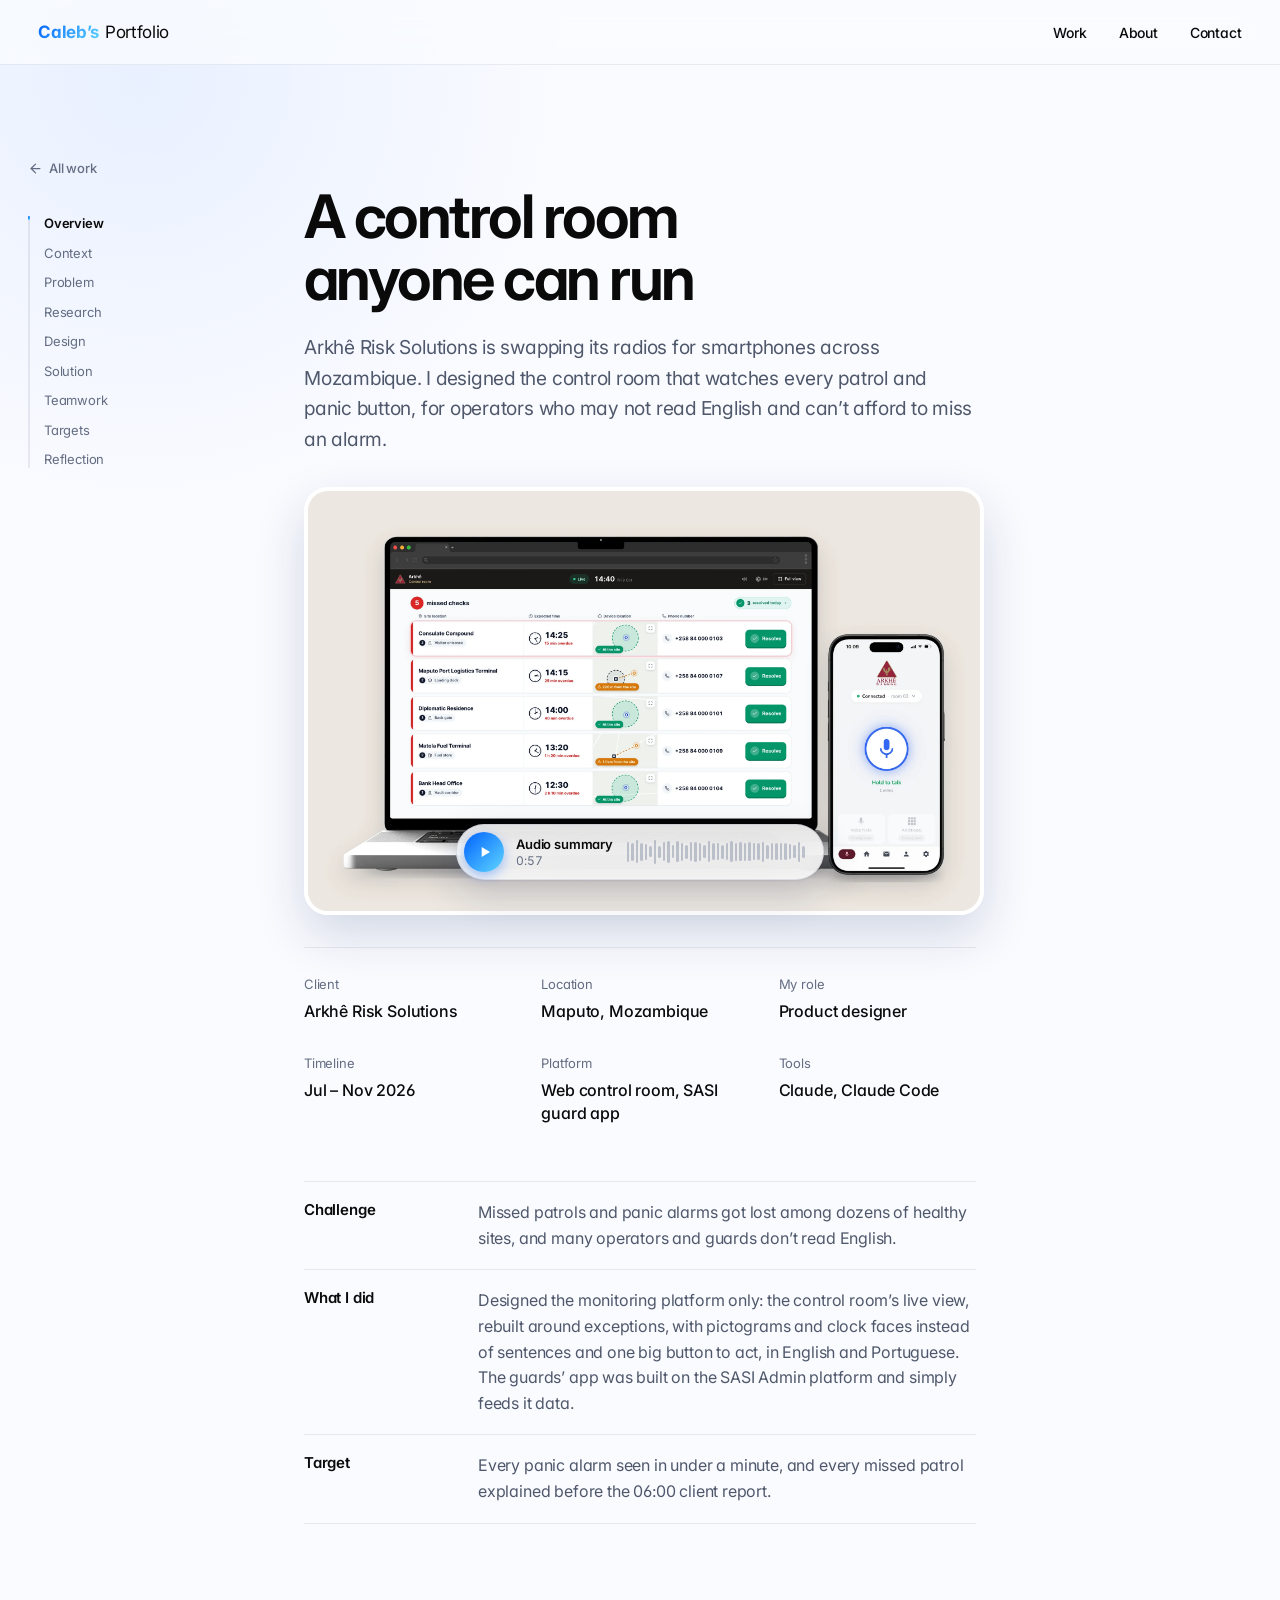
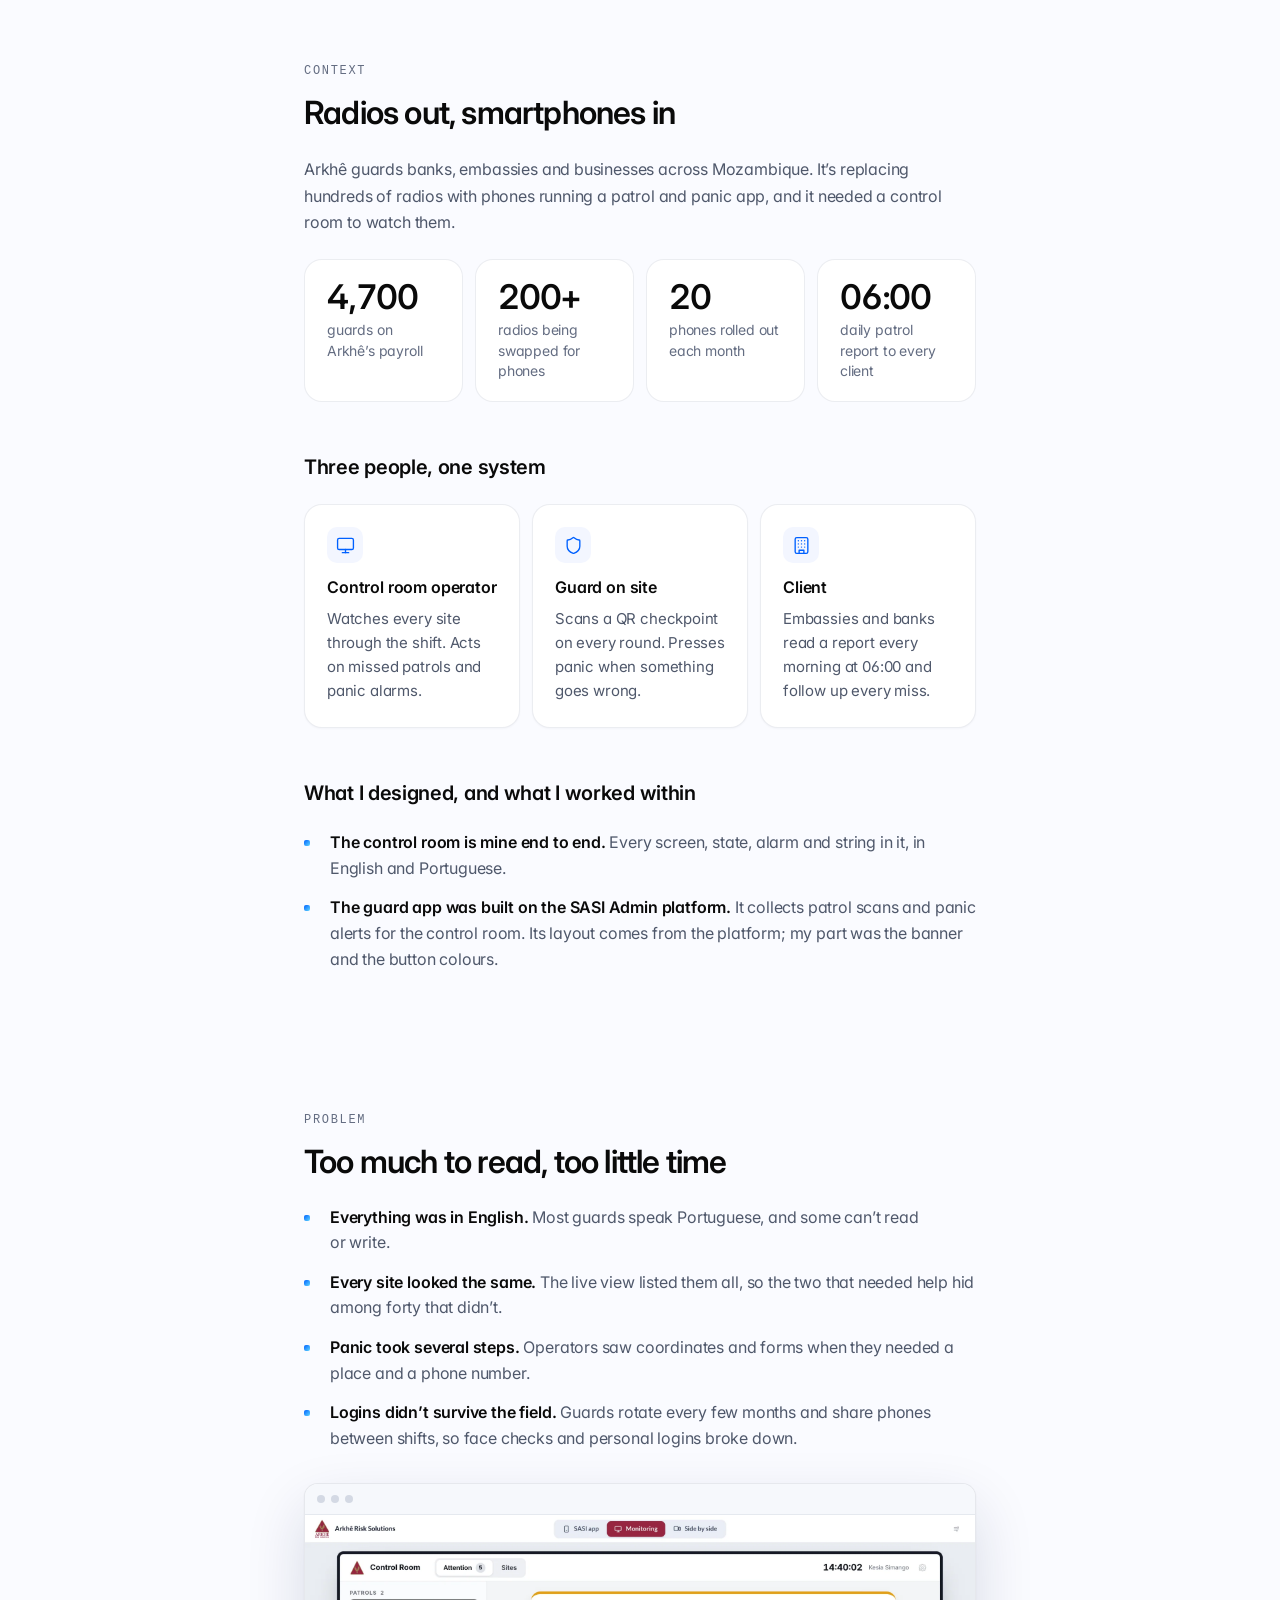
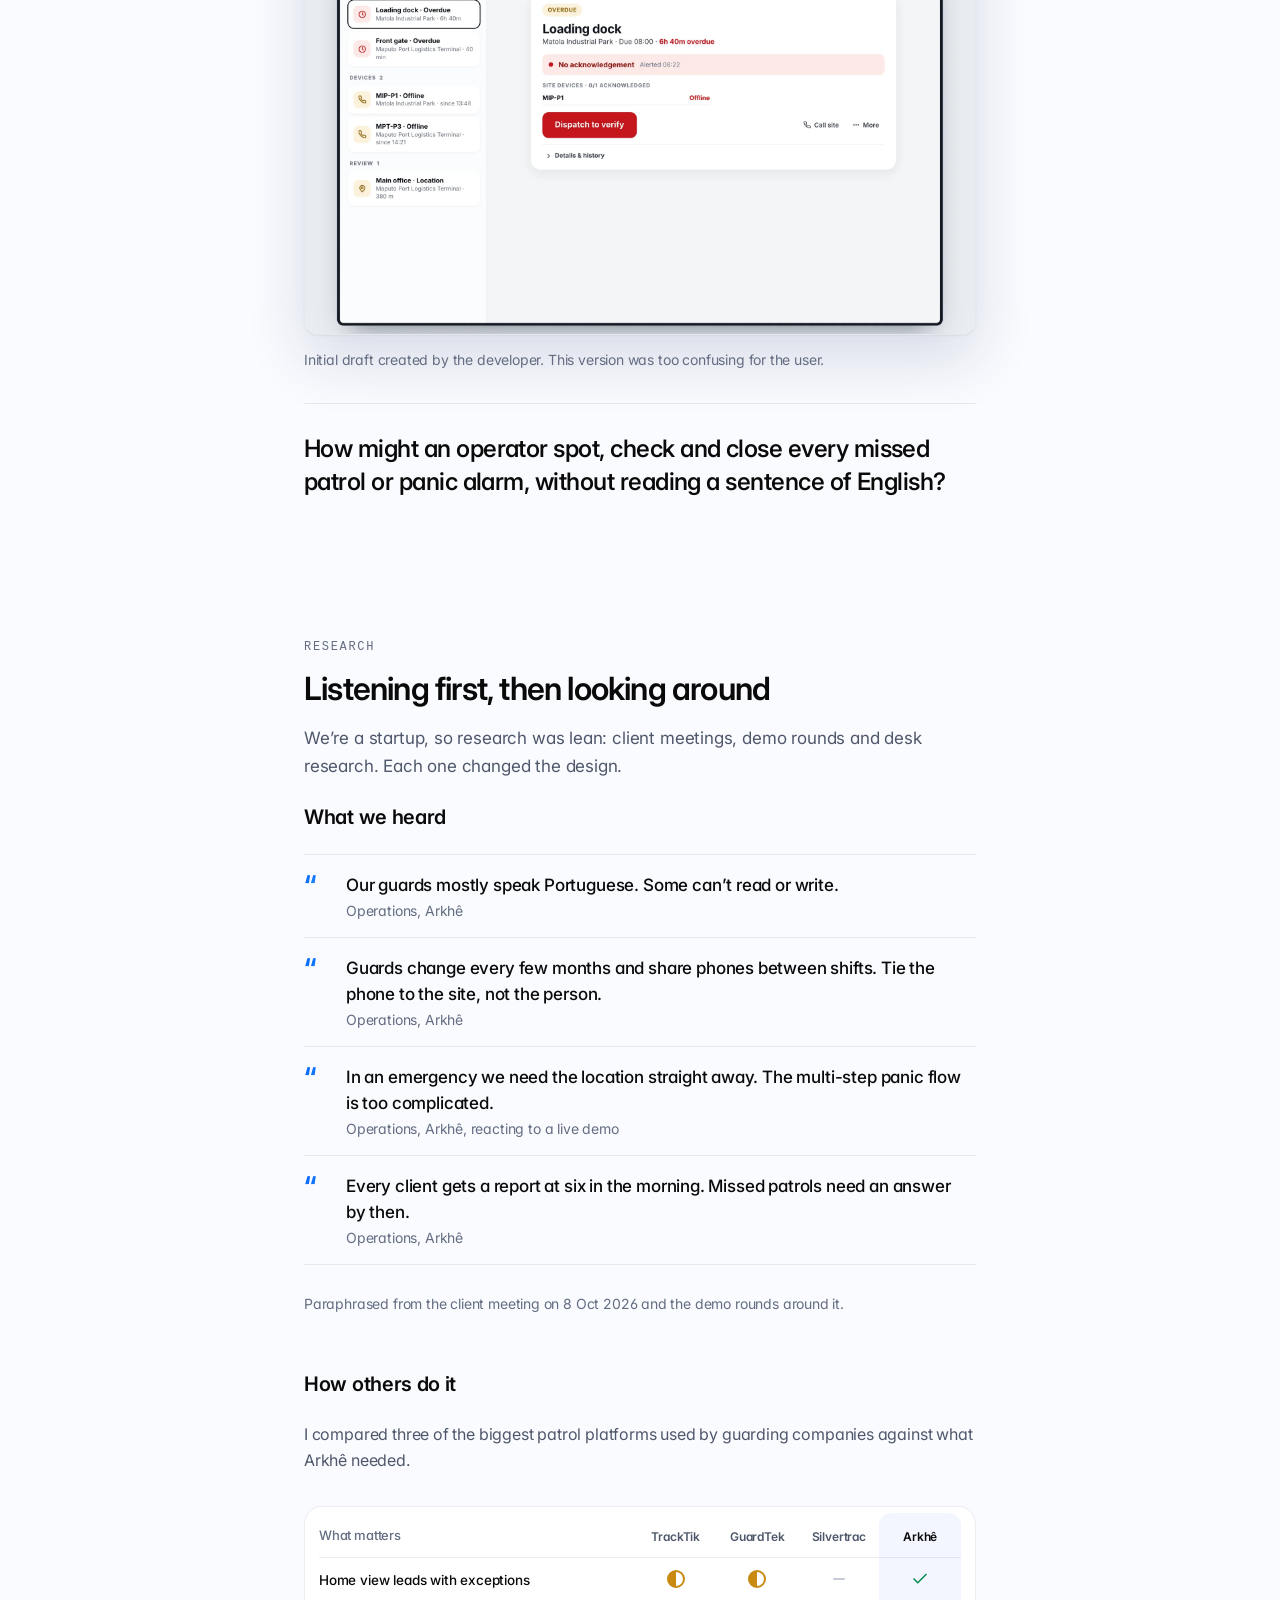
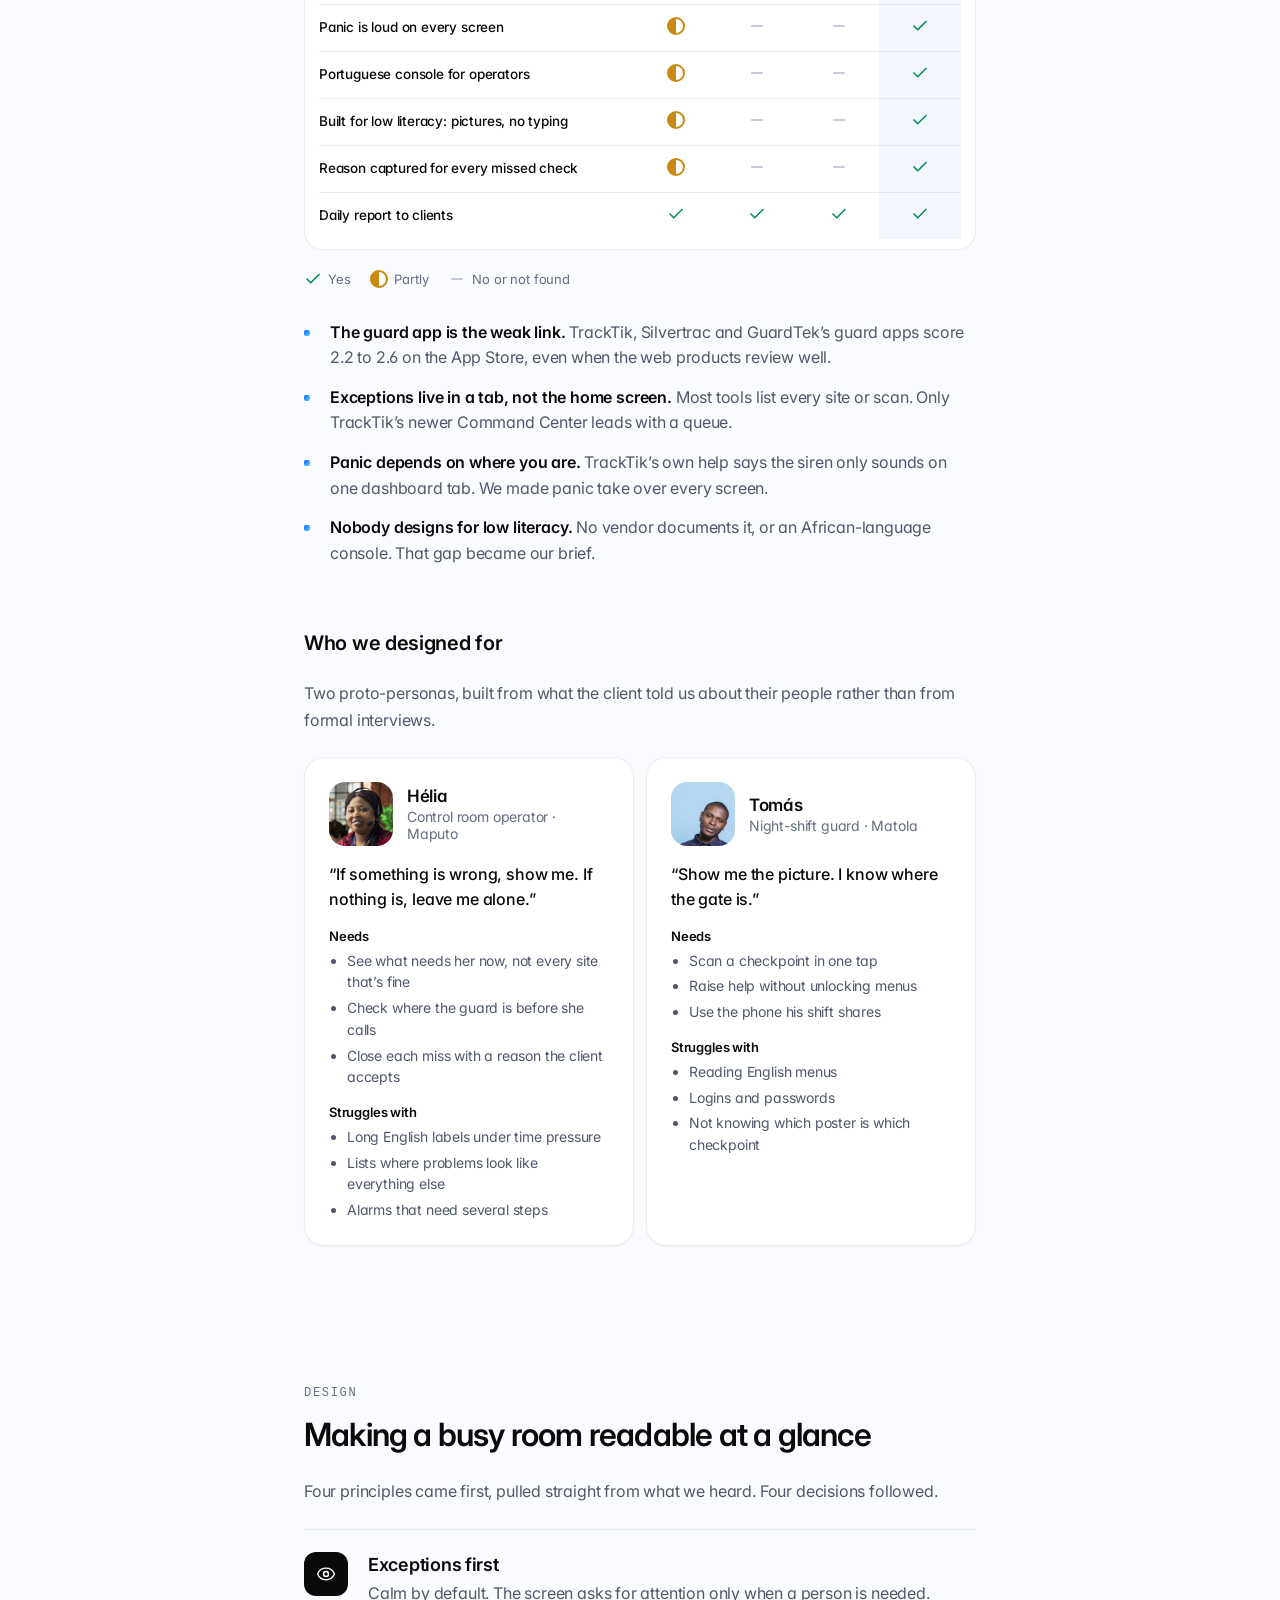
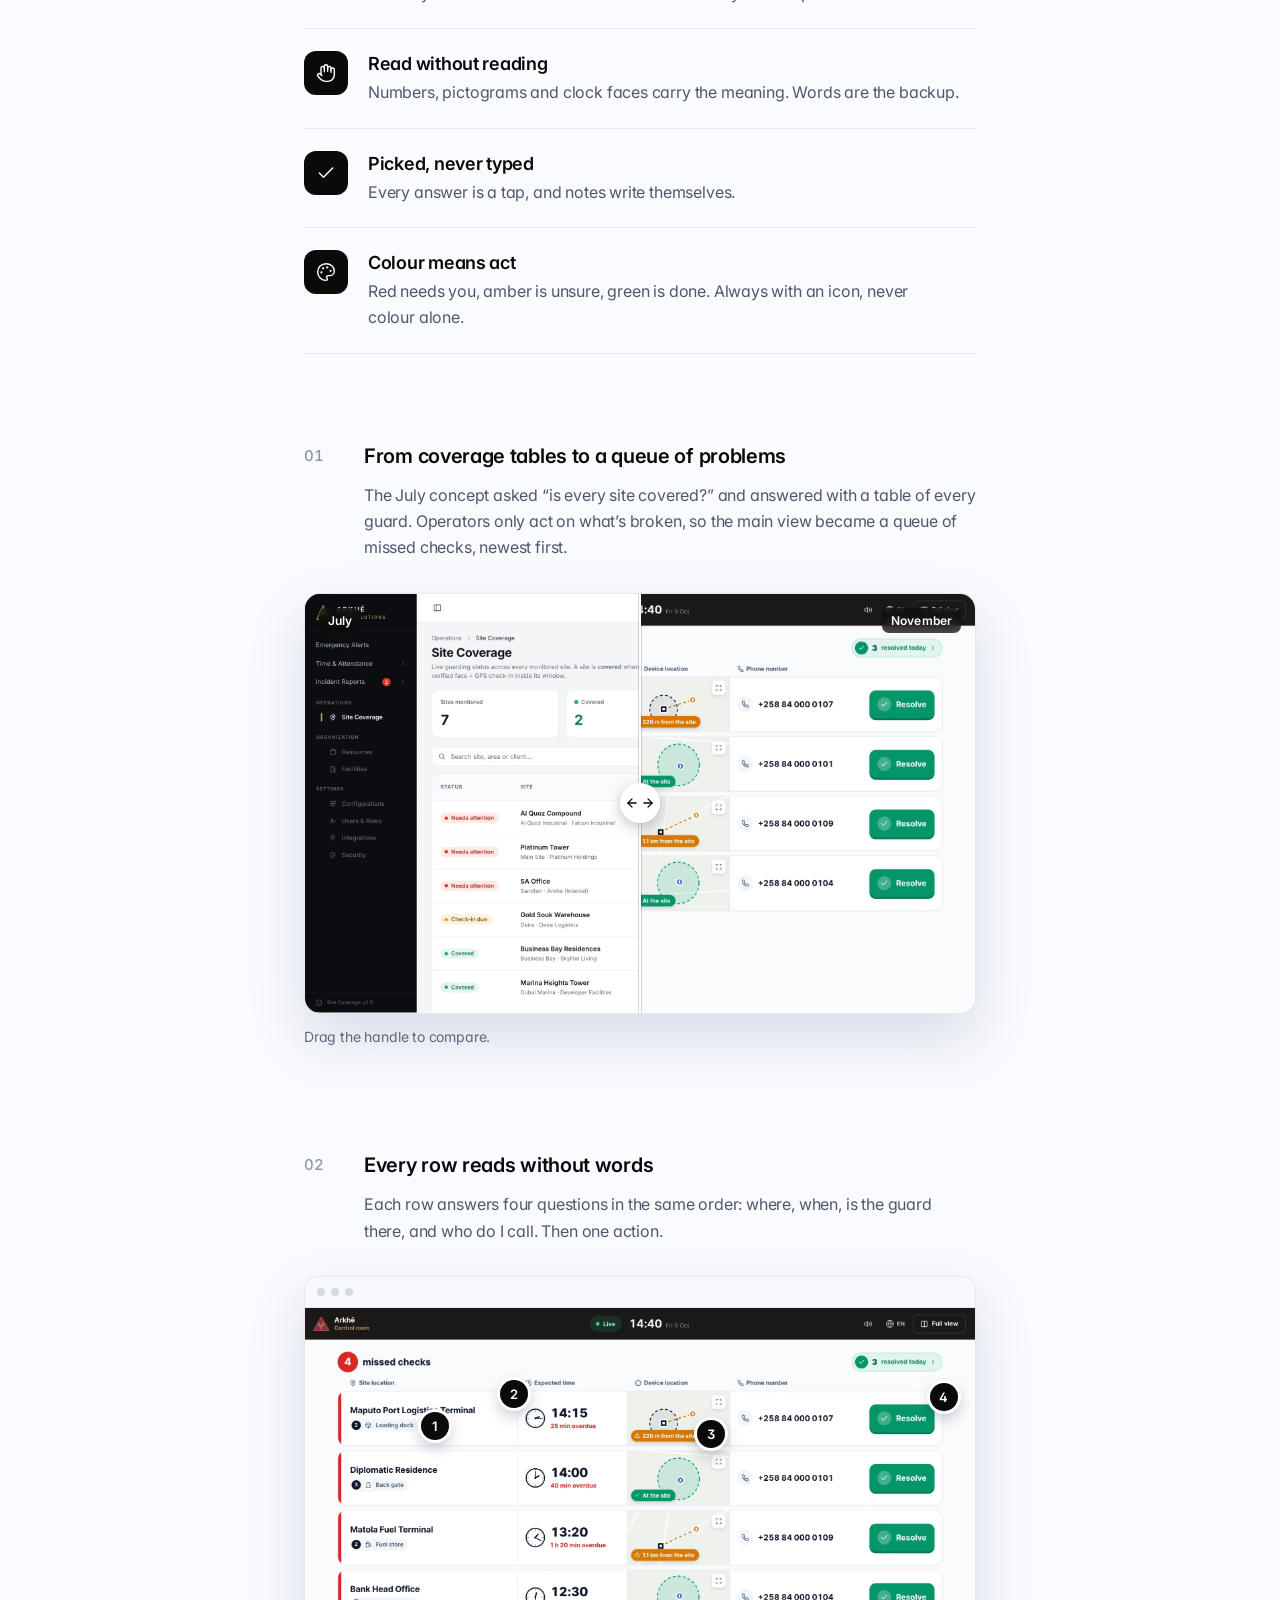
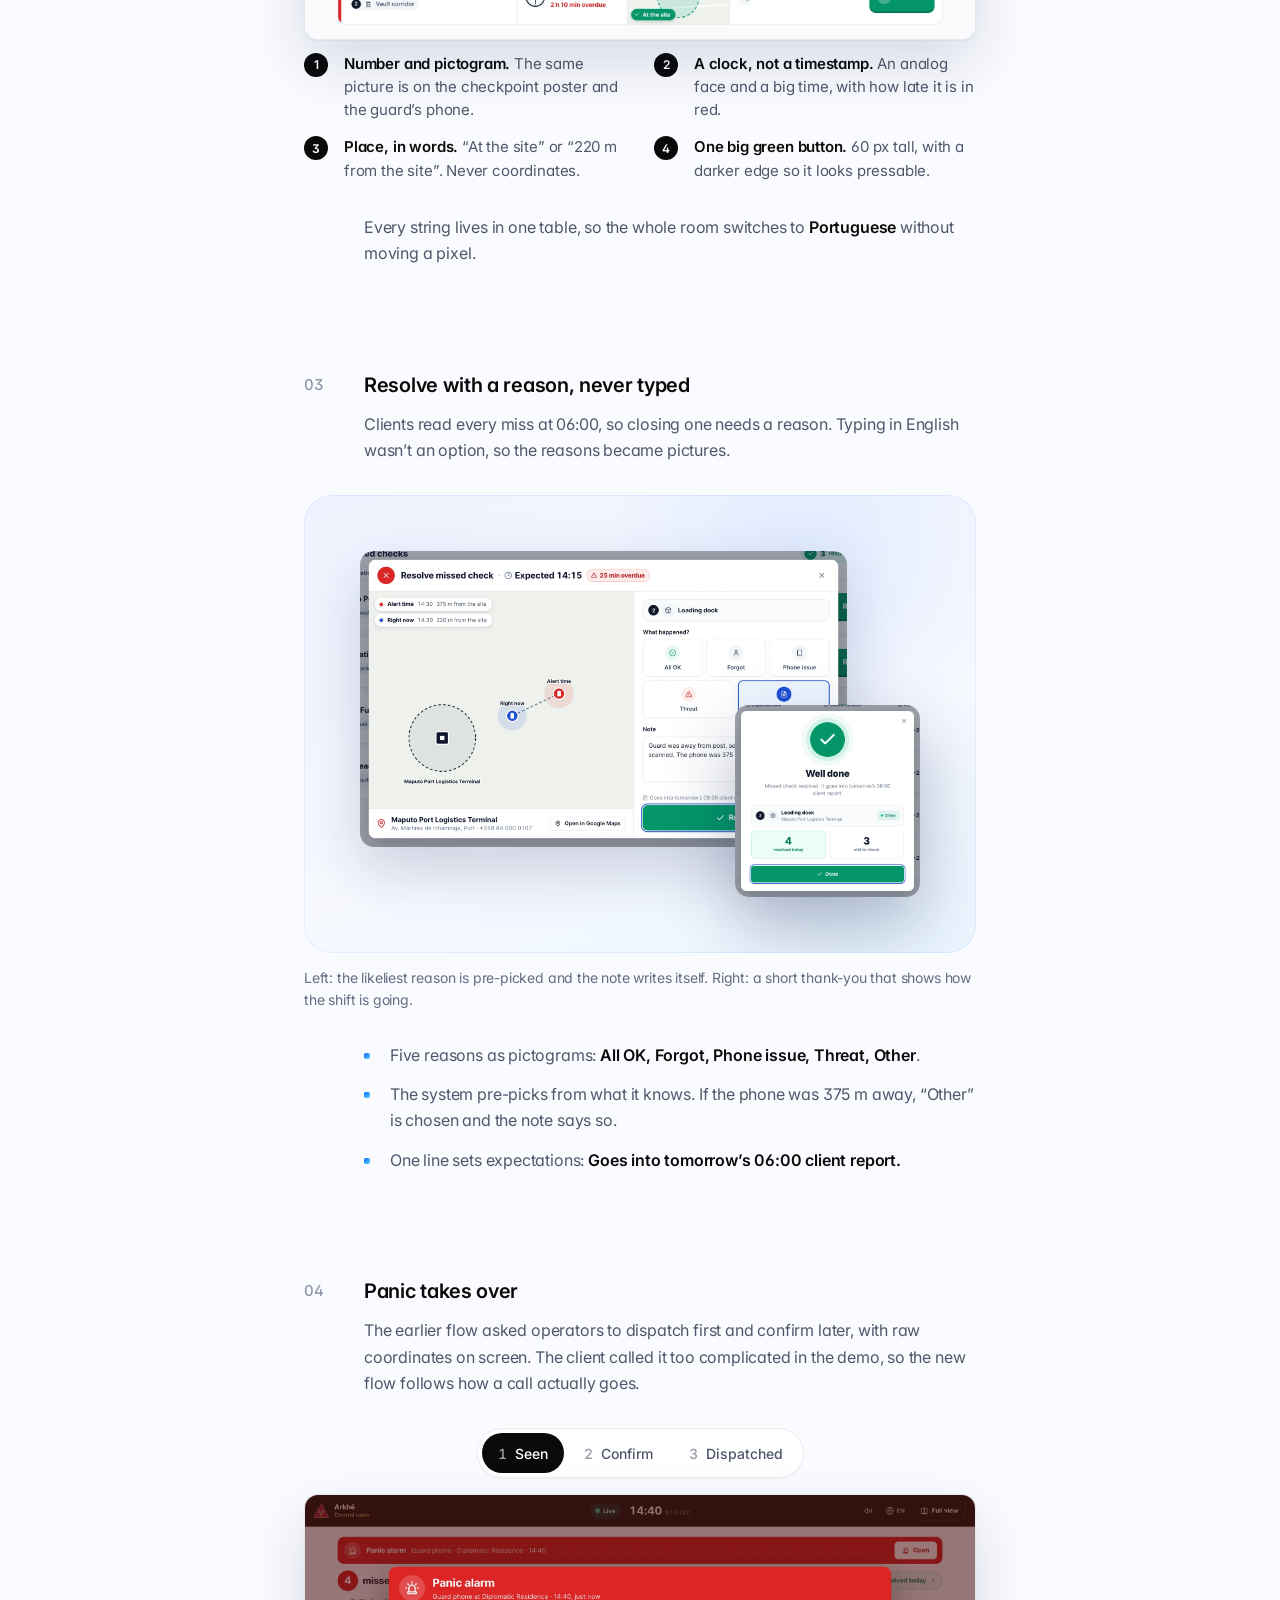
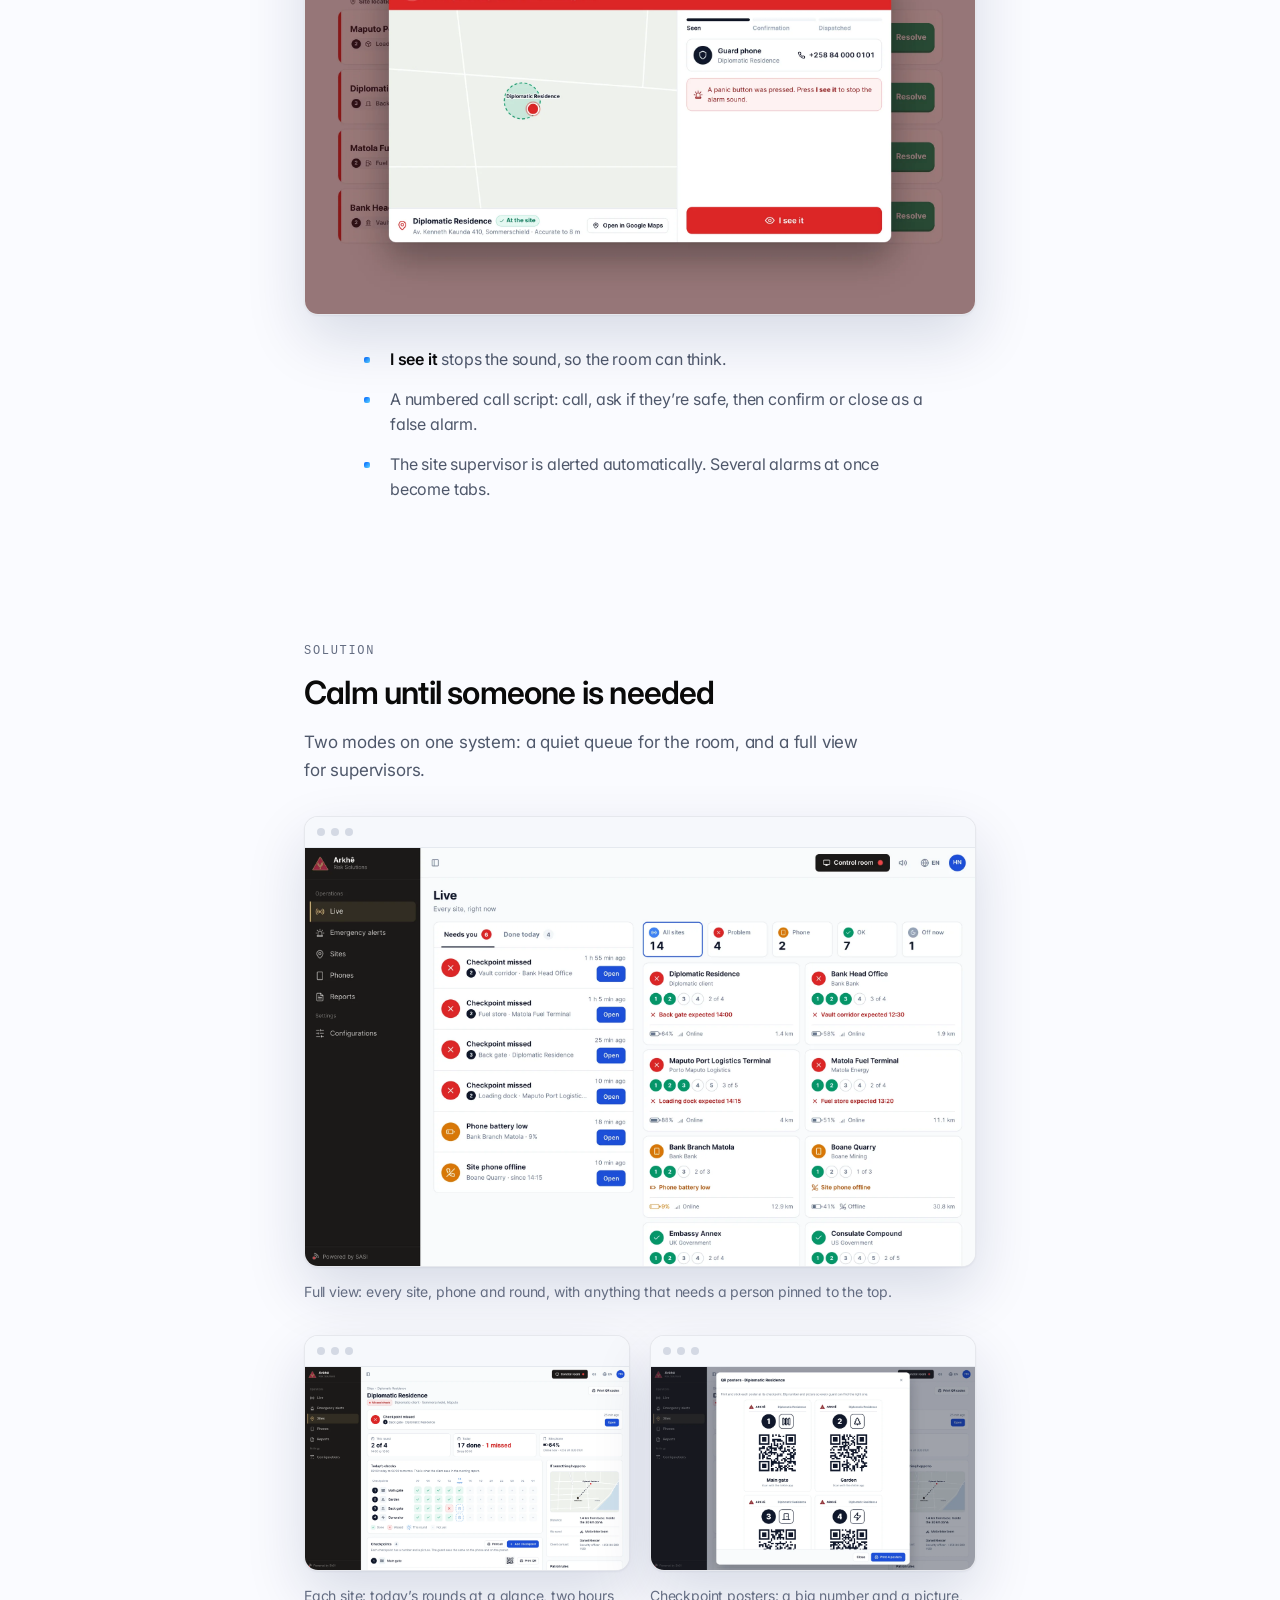
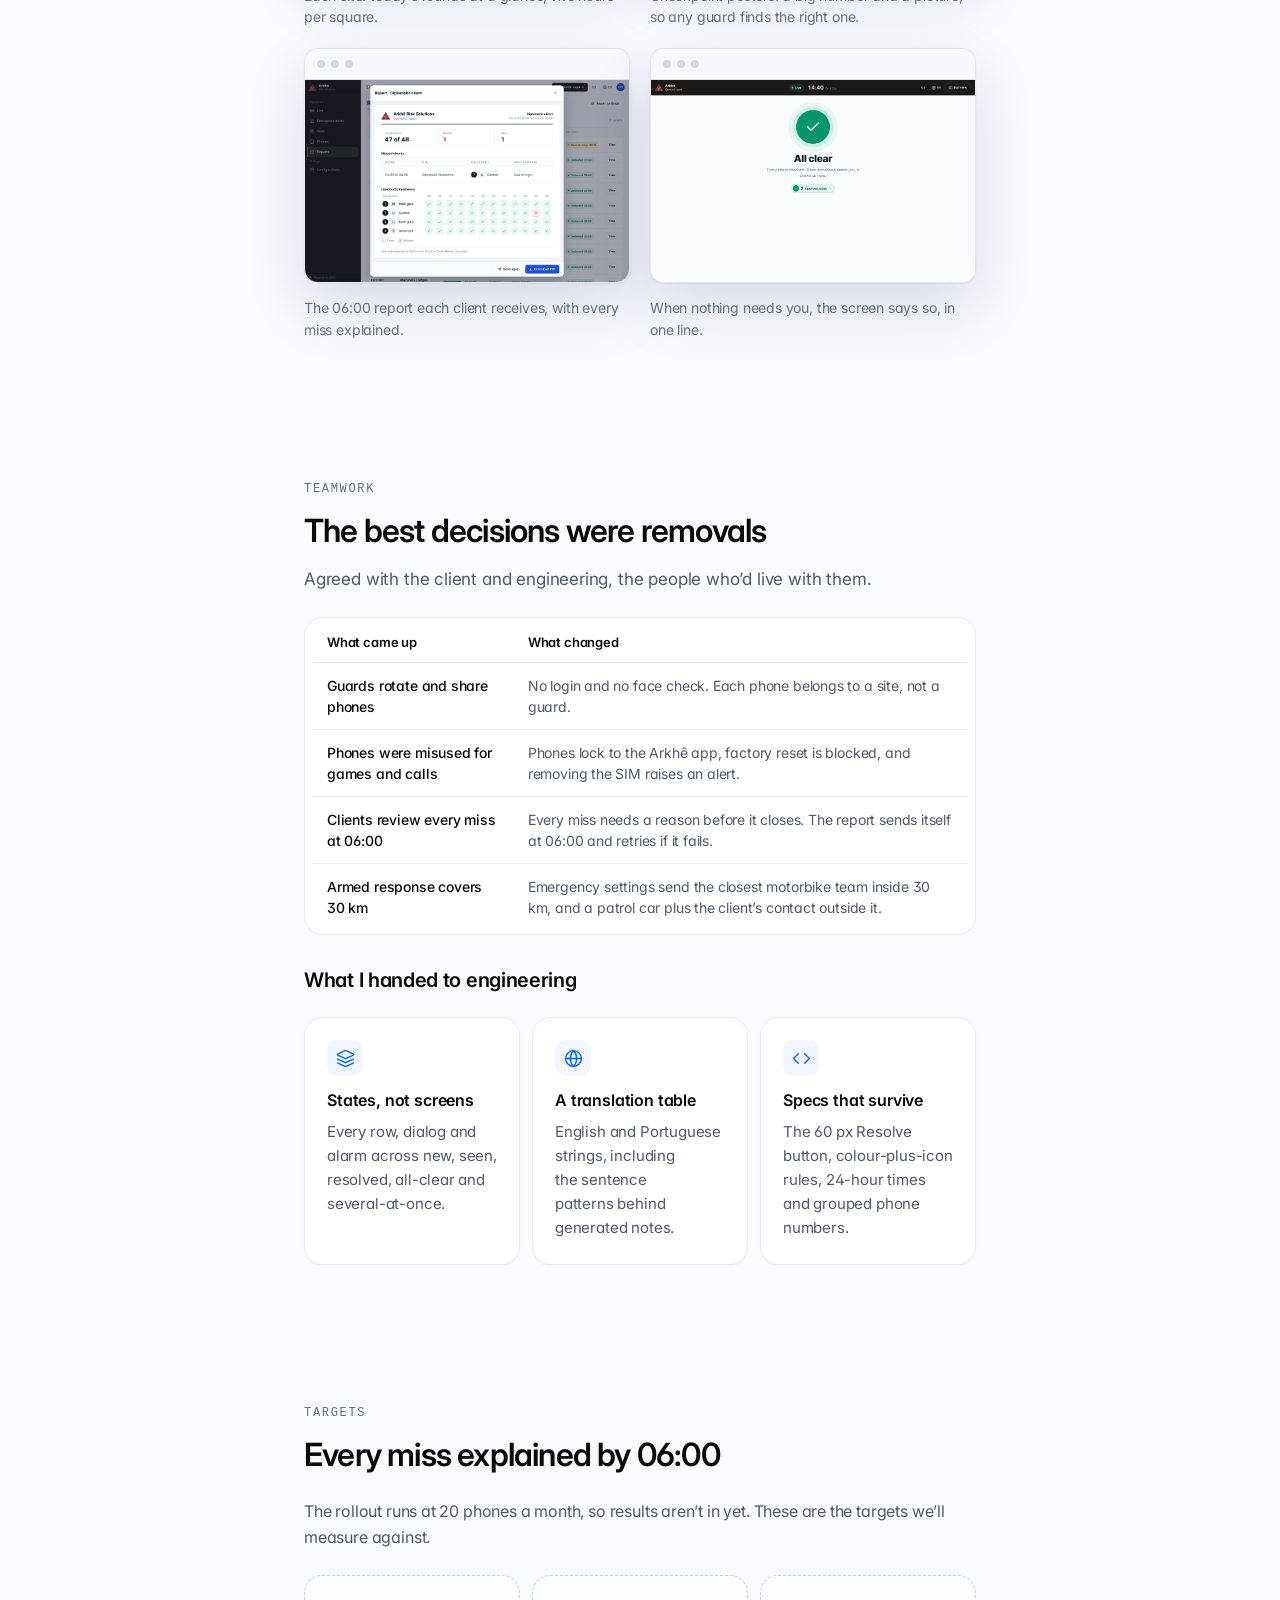
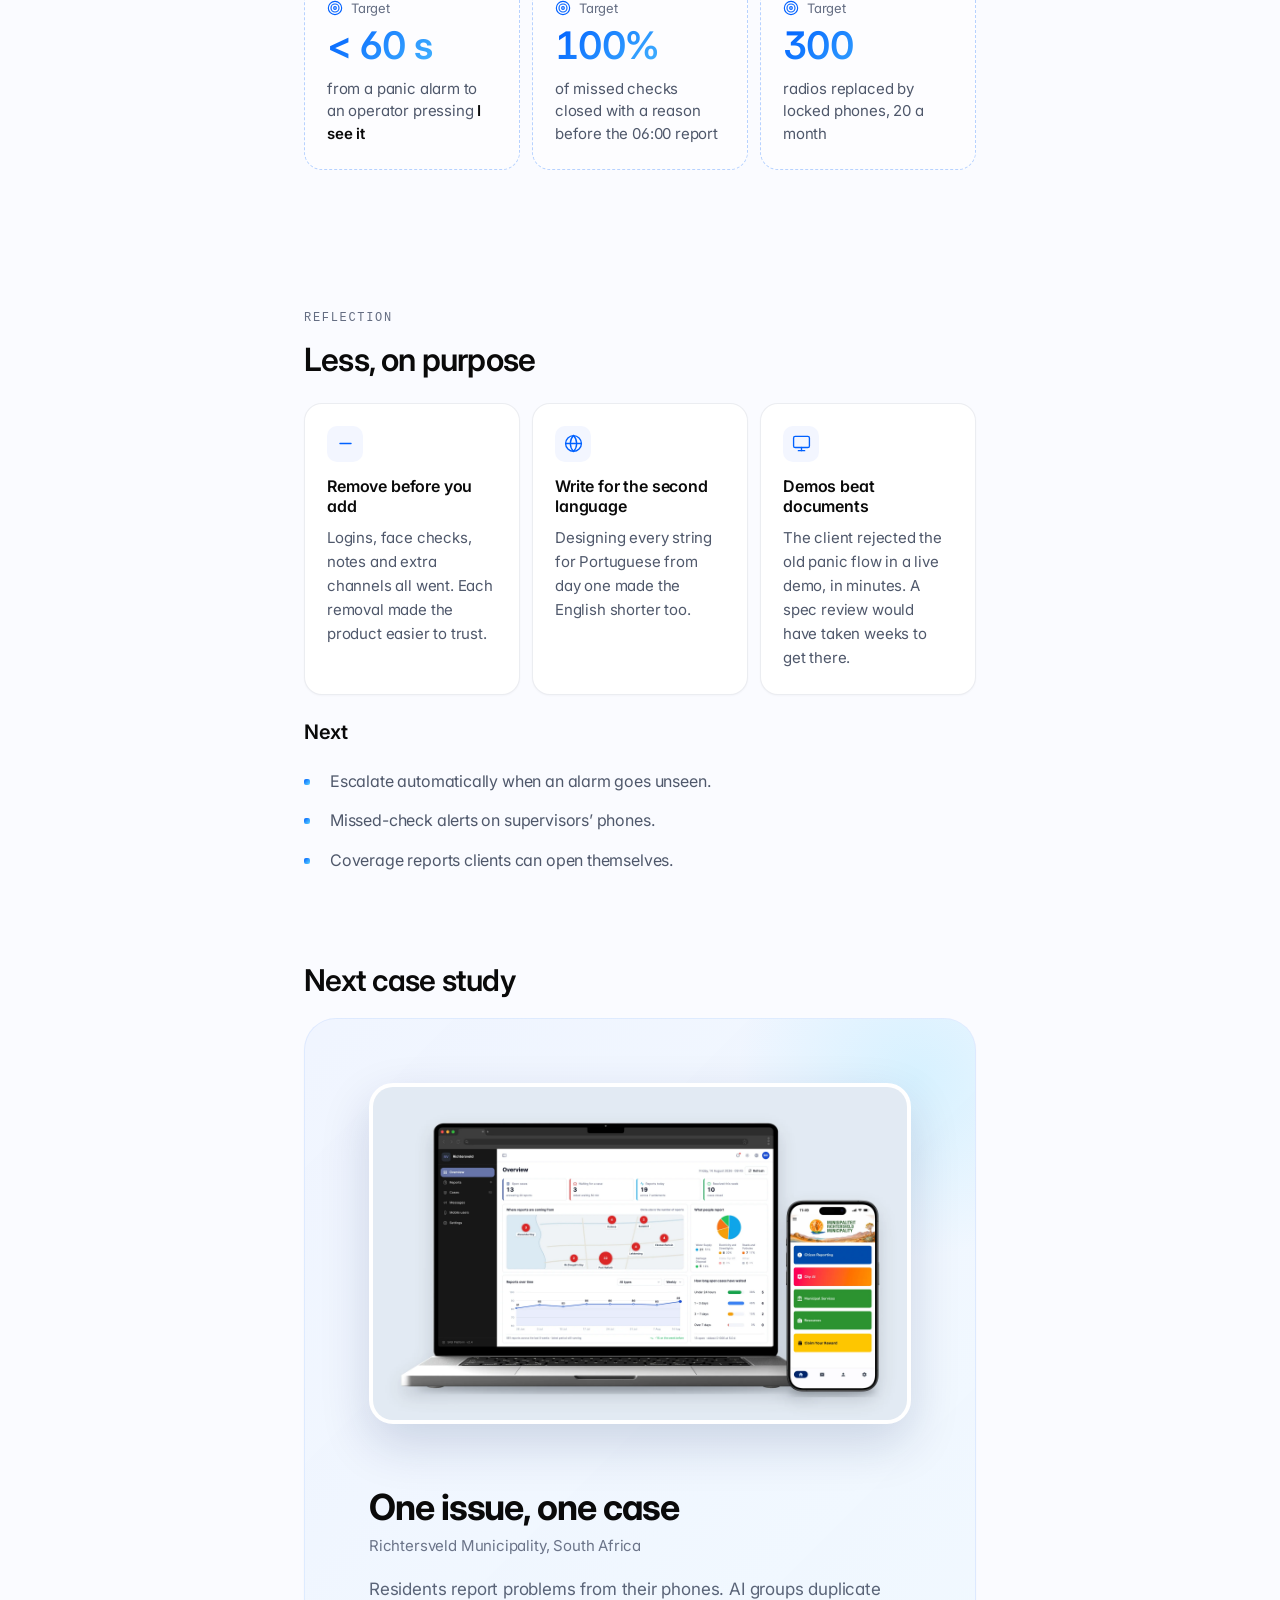
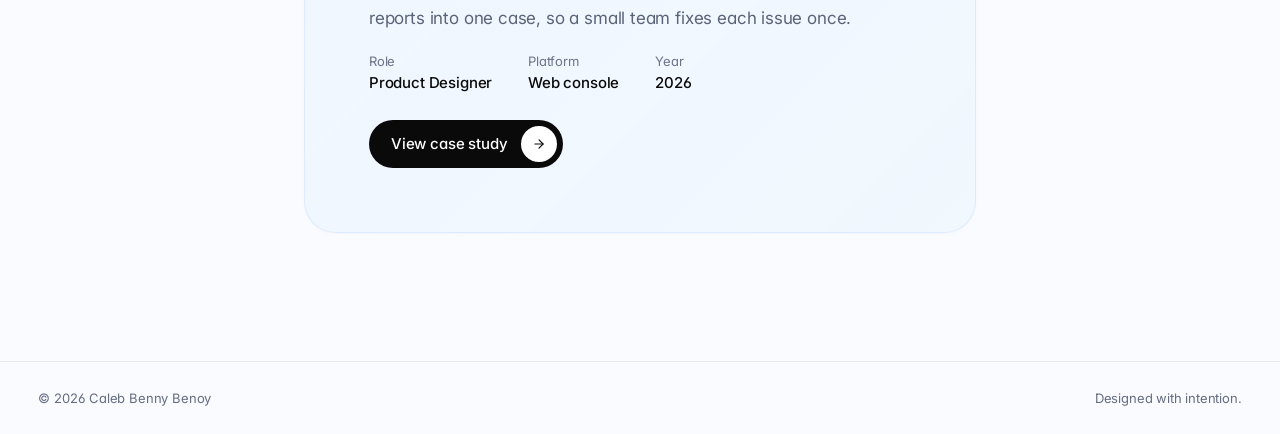
==== commit cf4b9d18: "Remove the captions under the case study banners Co-Authored-By: Claude Opus 5.5 <noreply@anthropic." ====
--- a/arkhe.html
+++ b/arkhe.html
@@ -51,7 +51,7 @@
 <div style="position: relative">
 <aside class="cs-rail" aria-label="Case study sections" style="position: absolute; top: 0; bottom: 0; left: max(28px, calc(50% - 690px)); width: 170px; z-index: 5"><div style="position: sticky; top: 104px; display: flex; flex-direction: column; gap: 26px; padding-top: 48px"><a href="index.html" class="back-a" style="display: inline-flex; align-items: center; gap: 6px; font-size: 13px; font-weight: 500; color: #646D82; text-decoration: none; min-height: 32px"><svg aria-hidden="true" width="15" height="15" viewBox="0 0 24 24" fill="none" stroke="currentColor" stroke-width="2" stroke-linecap="round" stroke-linejoin="round" style="flex: none; "><path d="m12 19-7-7 7-7"></path><path d="M19 12H5"></path></svg>All work</a><nav aria-label="On this page" style="position: relative"><div aria-hidden="true" style="position: absolute; left: 0; top: 6px; bottom: 6px; width: 2px; border-radius: 2px; background: rgba(10,30,80,0.08)"></div><div data-track aria-hidden="true" style="position: absolute; left: 0; top: 6px; width: 2px; border-radius: 2px; height: 0%; background: linear-gradient(135deg, #0061FF 0%, #60D7FF 100%); transition: height .25s ease"></div><ol style="list-style: none; margin: 0; padding: 0; display: flex; flex-direction: column; gap: 2px"><li><a href="#overview" data-toc="0" class="toc-a" style="display: block; padding: 5px 0 5px 16px; font-size: 13px; line-height: 1.35; text-decoration: none; color: #0A0A0A; font-weight: 600">Overview</a></li><li><a href="#context" data-toc="1" class="toc-a" style="display: block; padding: 5px 0 5px 16px; font-size: 13px; line-height: 1.35; text-decoration: none; color: #646D82; font-weight: 400">Context</a></li><li><a href="#problem" data-toc="2" class="toc-a" style="display: block; padding: 5px 0 5px 16px; font-size: 13px; line-height: 1.35; text-decoration: none; color: #646D82; font-weight: 400">Problem</a></li><li><a href="#research" data-toc="3" class="toc-a" style="display: block; padding: 5px 0 5px 16px; font-size: 13px; line-height: 1.35; text-decoration: none; color: #646D82; font-weight: 400">Research</a></li><li><a href="#design" data-toc="4" class="toc-a" style="display: block; padding: 5px 0 5px 16px; font-size: 13px; line-height: 1.35; text-decoration: none; color: #646D82; font-weight: 400">Design</a></li><li><a href="#solution" data-toc="5" class="toc-a" style="display: block; padding: 5px 0 5px 16px; font-size: 13px; line-height: 1.35; text-decoration: none; color: #646D82; font-weight: 400">Solution</a></li><li><a href="#teamwork" data-toc="6" class="toc-a" style="display: block; padding: 5px 0 5px 16px; font-size: 13px; line-height: 1.35; text-decoration: none; color: #646D82; font-weight: 400">Teamwork</a></li><li><a href="#targets" data-toc="7" class="toc-a" style="display: block; padding: 5px 0 5px 16px; font-size: 13px; line-height: 1.35; text-decoration: none; color: #646D82; font-weight: 400">Targets</a></li><li><a href="#reflection" data-toc="8" class="toc-a" style="display: block; padding: 5px 0 5px 16px; font-size: 13px; line-height: 1.35; text-decoration: none; color: #646D82; font-weight: 400">Reflection</a></li></ol></nav></div></aside>
 <main style="position: relative; padding-bottom: 40px">
-<section id="overview" data-sec="1" style="scroll-margin-top: 80px; padding-top: clamp(40px, 6vw, 72px); display: flex; flex-direction: column; gap: 32px"><div style="width: 100%; max-width: 720px; margin: 0 auto; padding: 0 24px; box-sizing: border-box; display: flex; flex-direction: column; gap: 22px; padding-top: clamp(24px, 4vw, 48px)"><h1 style="margin: 0; font-size: clamp(40px, 5vw, 60px); line-height: 1.04; font-weight: 650; letter-spacing: -0.042em; color: #0A0A0A; text-wrap: balance" data-anim="1">A control room anyone can run</h1><p style="margin: 0; font-size: clamp(18px, 1.5vw, 20px); line-height: 1.6; color: #4F586B; letter-spacing: -0.012em; text-wrap: pretty">Arkhê Risk Solutions is swapping its radios for smartphones across Mozambique. I designed the control room that watches every patrol and panic button, for operators who may not read English and can’t afford to miss an alarm.</p></div><div class="cs-wide" style="display: flex; flex-direction: column; gap: 20px; "><figure style="margin: 0; display: flex; flex-direction: column; gap: 14px"><img src="assets/banner-arkhe.webp" alt="Laptop and phone showing the product" style="display: block; width: 100%; height: auto; border-radius: 24px; border: 4px solid #FFFFFF; box-shadow: 0 20px 50px rgba(0,30,90,0.16)"><figcaption style="font-size: 14px; line-height: 1.55; color: #646D82; text-align: left; text-wrap: pretty">The control room I designed, on an operator’s laptop, next to the guards’ push-to-talk app, which runs on the SASI Admin platform. Client sites and phone numbers are anonymised throughout.</figcaption></figure></div><div style="width: 100%; max-width: 720px; margin: 0 auto; padding: 0 24px; box-sizing: border-box; display: flex; flex-direction: column; gap: 56px; "><dl style="margin: 0; padding-top: 28px; border-top: 1px solid rgba(10,30,80,0.08); display: grid; grid-template-columns: repeat(auto-fit, minmax(min(180px, 100%), 1fr)); gap: 32px 40px"><div style="display: flex; flex-direction: column; gap: 8px; min-width: 0"><dt style="font-size: 13px; color: #646D82">Client</dt><dd style="margin: 0; font-size: 16px; line-height: 1.45; font-weight: 500; color: #0A0A0A">Arkhê Risk Solutions</dd></div><div style="display: flex; flex-direction: column; gap: 8px; min-width: 0"><dt style="font-size: 13px; color: #646D82">Location</dt><dd style="margin: 0; font-size: 16px; line-height: 1.45; font-weight: 500; color: #0A0A0A">Maputo, Mozambique</dd></div><div style="display: flex; flex-direction: column; gap: 8px; min-width: 0"><dt style="font-size: 13px; color: #646D82">My role</dt><dd style="margin: 0; font-size: 16px; line-height: 1.45; font-weight: 500; color: #0A0A0A">Product designer</dd></div><div style="display: flex; flex-direction: column; gap: 8px; min-width: 0"><dt style="font-size: 13px; color: #646D82">Timeline</dt><dd style="margin: 0; font-size: 16px; line-height: 1.45; font-weight: 500; color: #0A0A0A">Jul – Nov 2026</dd></div><div style="display: flex; flex-direction: column; gap: 8px; min-width: 0"><dt style="font-size: 13px; color: #646D82">Platform</dt><dd style="margin: 0; font-size: 16px; line-height: 1.45; font-weight: 500; color: #0A0A0A">Web control room, SASI guard app</dd></div><div style="display: flex; flex-direction: column; gap: 8px; min-width: 0"><dt style="font-size: 13px; color: #646D82">Tools</dt><dd style="margin: 0; font-size: 16px; line-height: 1.45; font-weight: 500; color: #0A0A0A">Claude, Claude Code</dd></div></dl><div style="display: flex; flex-direction: column; border-bottom: 1px solid rgba(10,30,80,0.08)"><div style="display: grid; grid-template-columns: repeat(auto-fit, minmax(min(150px, 100%), 1fr)); gap: 6px 24px; padding: 18px 0; border-top: 1px solid rgba(10,30,80,0.08)"><div style="font-size: 15px; font-weight: 600; color: #0A0A0A">Challenge</div><div style="grid-column: span 3; min-width: min(100%, 300px); font-size: 16px; line-height: 1.6; color: #4F586B; text-wrap: pretty">Missed patrols and panic alarms got lost among dozens of healthy sites, and many operators and guards don’t read English.</div></div><div style="display: grid; grid-template-columns: repeat(auto-fit, minmax(min(150px, 100%), 1fr)); gap: 6px 24px; padding: 18px 0; border-top: 1px solid rgba(10,30,80,0.08)"><div style="font-size: 15px; font-weight: 600; color: #0A0A0A">What I did</div><div style="grid-column: span 3; min-width: min(100%, 300px); font-size: 16px; line-height: 1.6; color: #4F586B; text-wrap: pretty">Designed the monitoring platform only: the control room’s live view, rebuilt around exceptions, with pictograms and clock faces instead of sentences and one big button to act, in English and Portuguese. The guards’ app was built on the SASI Admin platform and simply feeds it data.</div></div><div style="display: grid; grid-template-columns: repeat(auto-fit, minmax(min(150px, 100%), 1fr)); gap: 6px 24px; padding: 18px 0; border-top: 1px solid rgba(10,30,80,0.08)"><div style="font-size: 15px; font-weight: 600; color: #0A0A0A">Target</div><div style="grid-column: span 3; min-width: min(100%, 300px); font-size: 16px; line-height: 1.6; color: #4F586B; text-wrap: pretty">Every panic alarm seen in under a minute, and every missed patrol explained before the 06:00 client report.</div></div></div></div></section><section id="context" data-sec="1" style="scroll-margin-top: 80px; padding-top: clamp(104px, 11vw, 152px); display: flex; flex-direction: column; gap: 32px"><div style="width: 100%; max-width: 720px; margin: 0 auto; padding: 0 24px; box-sizing: border-box; display: flex; flex-direction: column; gap: 24px; margin-bottom: -16px"><div style="font-family: ui-monospace, 'SF Mono', Menlo, monospace; font-size: 12px; font-weight: 500; letter-spacing: 0.14em; text-transform: uppercase; color: #646D82">Context</div></div><div style="width: 100%; max-width: 720px; margin: 0 auto; padding: 0 24px; box-sizing: border-box; display: flex; flex-direction: column; gap: 24px; "><h2 style="margin: 0; font-size: clamp(26px, 2.6vw, 32px); line-height: 1.18; font-weight: 600; letter-spacing: -0.025em; color: #0A0A0A; text-wrap: balance">Radios out, smartphones in</h2><p style="margin: 0; font-size: 16px; line-height: 1.65; color: #4F586B; text-wrap: pretty; ">Arkhê guards banks, embassies and businesses across Mozambique. It’s replacing hundreds of radios with phones running a patrol and panic app, and it needed a control room to watch them.</p><div style="display: grid; grid-template-columns: repeat(auto-fit, minmax(min(150px, 100%), 1fr)); gap: 12px"><div style="display: flex; flex-direction: column; gap: 6px; padding: 20px 22px; border-radius: 18px; background: #FFFFFF; border: 1px solid rgba(10,30,80,0.08)"><div style="font-size: 34px; line-height: 1; font-weight: 600; letter-spacing: -0.035em; color: #0A0A0A; font-variant-numeric: tabular-nums">4,700</div><div style="font-size: 14px; line-height: 1.45; color: #646D82">guards on Arkhê’s payroll</div></div><div style="display: flex; flex-direction: column; gap: 6px; padding: 20px 22px; border-radius: 18px; background: #FFFFFF; border: 1px solid rgba(10,30,80,0.08)"><div style="font-size: 34px; line-height: 1; font-weight: 600; letter-spacing: -0.035em; color: #0A0A0A; font-variant-numeric: tabular-nums">200+</div><div style="font-size: 14px; line-height: 1.45; color: #646D82">radios being swapped for phones</div></div><div style="display: flex; flex-direction: column; gap: 6px; padding: 20px 22px; border-radius: 18px; background: #FFFFFF; border: 1px solid rgba(10,30,80,0.08)"><div style="font-size: 34px; line-height: 1; font-weight: 600; letter-spacing: -0.035em; color: #0A0A0A; font-variant-numeric: tabular-nums">20</div><div style="font-size: 14px; line-height: 1.45; color: #646D82">phones rolled out each month</div></div><div style="display: flex; flex-direction: column; gap: 6px; padding: 20px 22px; border-radius: 18px; background: #FFFFFF; border: 1px solid rgba(10,30,80,0.08)"><div style="font-size: 34px; line-height: 1; font-weight: 600; letter-spacing: -0.035em; color: #0A0A0A; font-variant-numeric: tabular-nums">06:00</div><div style="font-size: 14px; line-height: 1.45; color: #646D82">daily patrol report to every client</div></div></div><div aria-hidden="true" style="height: 4px"></div><h3 style="margin: 0; font-size: 20px; line-height: 1.3; font-weight: 600; letter-spacing: -0.015em; color: #0A0A0A; ">Three people, one system</h3><div style="display: grid; grid-template-columns: repeat(auto-fit, minmax(min(190px, 100%), 1fr)); gap: 12px"><div style="display: flex; flex-direction: column; gap: 10px; padding: 22px 22px 24px; border-radius: 18px; background: #FFFFFF; border: 1px solid rgba(10,30,80,0.08); box-shadow: 0 1px 2px rgba(10,20,50,0.03)"><div style="width: 36px; height: 36px; border-radius: 10px; background: #F3F6FF; display: flex; align-items: center; justify-content: center; color: #0061FF"><svg aria-hidden="true" width="19" height="19" viewBox="0 0 24 24" fill="none" stroke="currentColor" stroke-width="1.7" stroke-linecap="round" stroke-linejoin="round" style="flex: none; "><rect width="20" height="14" x="2" y="3" rx="2"></rect><path d="M8 21h8"></path><path d="M12 17v4"></path></svg></div><div style="font-size: 16px; font-weight: 600; letter-spacing: -0.01em; color: #0A0A0A; margin-top: 4px">Control room operator</div><div style="font-size: 15px; line-height: 1.6; color: #4F586B; text-wrap: pretty">Watches every site through the shift. Acts on missed patrols and panic alarms.</div></div><div style="display: flex; flex-direction: column; gap: 10px; padding: 22px 22px 24px; border-radius: 18px; background: #FFFFFF; border: 1px solid rgba(10,30,80,0.08); box-shadow: 0 1px 2px rgba(10,20,50,0.03)"><div style="width: 36px; height: 36px; border-radius: 10px; background: #F3F6FF; display: flex; align-items: center; justify-content: center; color: #0061FF"><svg aria-hidden="true" width="19" height="19" viewBox="0 0 24 24" fill="none" stroke="currentColor" stroke-width="1.7" stroke-linecap="round" stroke-linejoin="round" style="flex: none; "><path d="M20 13c0 5-3.5 7.5-7.66 8.95a1 1 0 0 1-.67-.01C7.5 20.5 4 18 4 13V6a1 1 0 0 1 1-1c2 0 4.5-1.2 6.24-2.72a1.17 1.17 0 0 1 1.52 0C14.51 3.81 17 5 19 5a1 1 0 0 1 1 1z"></path></svg></div><div style="font-size: 16px; font-weight: 600; letter-spacing: -0.01em; color: #0A0A0A; margin-top: 4px">Guard on site</div><div style="font-size: 15px; line-height: 1.6; color: #4F586B; text-wrap: pretty">Scans a QR checkpoint on every round. Presses panic when something goes wrong.</div></div><div style="display: flex; flex-direction: column; gap: 10px; padding: 22px 22px 24px; border-radius: 18px; background: #FFFFFF; border: 1px solid rgba(10,30,80,0.08); box-shadow: 0 1px 2px rgba(10,20,50,0.03)"><div style="width: 36px; height: 36px; border-radius: 10px; background: #F3F6FF; display: flex; align-items: center; justify-content: center; color: #0061FF"><svg aria-hidden="true" width="19" height="19" viewBox="0 0 24 24" fill="none" stroke="currentColor" stroke-width="1.7" stroke-linecap="round" stroke-linejoin="round" style="flex: none; "><rect width="16" height="20" x="4" y="2" rx="2" ry="2"></rect><path d="M9 22v-4h6v4"></path><path d="M8 6h.01"></path><path d="M16 6h.01"></path><path d="M12 6h.01"></path><path d="M12 10h.01"></path><path d="M12 14h.01"></path><path d="M16 10h.01"></path><path d="M16 14h.01"></path><path d="M8 10h.01"></path><path d="M8 14h.01"></path></svg></div><div style="font-size: 16px; font-weight: 600; letter-spacing: -0.01em; color: #0A0A0A; margin-top: 4px">Client</div><div style="font-size: 15px; line-height: 1.6; color: #4F586B; text-wrap: pretty">Embassies and banks read a report every morning at 06:00 and follow up every miss.</div></div></div><div aria-hidden="true" style="height: 4px"></div><h3 style="margin: 0; font-size: 20px; line-height: 1.3; font-weight: 600; letter-spacing: -0.015em; color: #0A0A0A; ">What I designed, and what I worked within</h3><ul style="list-style: none; margin: 0; padding: 0; display: flex; flex-direction: column; gap: 14px"><li style="display: grid; grid-template-columns: 14px minmax(0, 1fr); gap: 12px; align-items: start"><span aria-hidden="true" style="width: 6px; height: 6px; margin-top: 10px; border-radius: 2px; background: linear-gradient(135deg, #0061FF 0%, #60D7FF 100%)"></span><span style="font-size: 16px; line-height: 1.6; color: #4F586B; text-wrap: pretty"><strong style="font-weight: 600; color: #0A0A0A">The control room is mine end to end.</strong> Every screen, state, alarm and string in it, in English and Portuguese.</span></li><li style="display: grid; grid-template-columns: 14px minmax(0, 1fr); gap: 12px; align-items: start"><span aria-hidden="true" style="width: 6px; height: 6px; margin-top: 10px; border-radius: 2px; background: linear-gradient(135deg, #0061FF 0%, #60D7FF 100%)"></span><span style="font-size: 16px; line-height: 1.6; color: #4F586B; text-wrap: pretty"><strong style="font-weight: 600; color: #0A0A0A">The guard app was built on the SASI Admin platform.</strong> It collects patrol scans and panic alerts for the control room. Its layout comes from the platform; my part was the banner and the button colours.</span></li></ul></div></section><section id="problem" data-sec="1" style="scroll-margin-top: 80px; padding-top: clamp(104px, 11vw, 152px); display: flex; flex-direction: column; gap: 32px"><div style="width: 100%; max-width: 720px; margin: 0 auto; padding: 0 24px; box-sizing: border-box; display: flex; flex-direction: column; gap: 24px; margin-bottom: -16px"><div style="font-family: ui-monospace, 'SF Mono', Menlo, monospace; font-size: 12px; font-weight: 500; letter-spacing: 0.14em; text-transform: uppercase; color: #646D82">Problem</div></div><div style="width: 100%; max-width: 720px; margin: 0 auto; padding: 0 24px; box-sizing: border-box; display: flex; flex-direction: column; gap: 24px; "><h2 style="margin: 0; font-size: clamp(26px, 2.6vw, 32px); line-height: 1.18; font-weight: 600; letter-spacing: -0.025em; color: #0A0A0A; text-wrap: balance">Too much to read, too little time</h2><ul style="list-style: none; margin: 0; padding: 0; display: flex; flex-direction: column; gap: 14px"><li style="display: grid; grid-template-columns: 14px minmax(0, 1fr); gap: 12px; align-items: start"><span aria-hidden="true" style="width: 6px; height: 6px; margin-top: 10px; border-radius: 2px; background: linear-gradient(135deg, #0061FF 0%, #60D7FF 100%)"></span><span style="font-size: 16px; line-height: 1.6; color: #4F586B; text-wrap: pretty"><strong style="font-weight: 600; color: #0A0A0A">Everything was in English.</strong> Most guards speak Portuguese, and some can’t read or write.</span></li><li style="display: grid; grid-template-columns: 14px minmax(0, 1fr); gap: 12px; align-items: start"><span aria-hidden="true" style="width: 6px; height: 6px; margin-top: 10px; border-radius: 2px; background: linear-gradient(135deg, #0061FF 0%, #60D7FF 100%)"></span><span style="font-size: 16px; line-height: 1.6; color: #4F586B; text-wrap: pretty"><strong style="font-weight: 600; color: #0A0A0A">Every site looked the same.</strong> The live view listed them all, so the two that needed help hid among forty that didn’t.</span></li><li style="display: grid; grid-template-columns: 14px minmax(0, 1fr); gap: 12px; align-items: start"><span aria-hidden="true" style="width: 6px; height: 6px; margin-top: 10px; border-radius: 2px; background: linear-gradient(135deg, #0061FF 0%, #60D7FF 100%)"></span><span style="font-size: 16px; line-height: 1.6; color: #4F586B; text-wrap: pretty"><strong style="font-weight: 600; color: #0A0A0A">Panic took several steps.</strong> Operators saw coordinates and forms when they needed a place and a phone number.</span></li><li style="display: grid; grid-template-columns: 14px minmax(0, 1fr); gap: 12px; align-items: start"><span aria-hidden="true" style="width: 6px; height: 6px; margin-top: 10px; border-radius: 2px; background: linear-gradient(135deg, #0061FF 0%, #60D7FF 100%)"></span><span style="font-size: 16px; line-height: 1.6; color: #4F586B; text-wrap: pretty"><strong style="font-weight: 600; color: #0A0A0A">Logins didn’t survive the field.</strong> Guards rotate every few months and share phones between shifts, so face checks and personal logins broke down.</span></li></ul></div><div class="cs-wide" style="display: flex; flex-direction: column; gap: 20px; "><div style="display: grid; grid-template-columns: repeat(auto-fit, minmax(min(320px, 100%), 1fr)); gap: 20px; align-items: start"><figure style="margin: 0; display: flex; flex-direction: column; gap: 14px"><div style="border-radius: 14px; overflow: hidden; background: #FFFFFF; border: 1px solid rgba(10,30,80,0.10); box-shadow: 0 1px 2px rgba(10,20,50,0.05), 0 24px 60px rgba(10,30,80,0.14)"><div style="height: 30px; display: flex; align-items: center; gap: 6px; padding: 0 12px; background: #F6F8FC; border-bottom: 1px solid rgba(10,30,80,0.07)"><span style="width: 8px; height: 8px; border-radius: 50%; background: rgba(10,30,80,0.14)"></span><span style="width: 8px; height: 8px; border-radius: 50%; background: rgba(10,30,80,0.14)"></span><span style="width: 8px; height: 8px; border-radius: 50%; background: rgba(10,30,80,0.14)"></span></div><img src="assets/ark-old-v10-console.webp" alt="Earlier console: an enterprise inbox with tabs and acknowledgement counts" loading="lazy" style="display: block; width: 100%; height: auto; "></div><figcaption style="font-size: 14px; line-height: 1.55; color: #646D82; text-align: left; text-wrap: pretty">Initial draft created by the developer. This version was too confusing for the user.</figcaption></figure></div></div><div style="width: 100%; max-width: 720px; margin: 0 auto; padding: 0 24px; box-sizing: border-box; display: flex; flex-direction: column; gap: 24px; "><p style="margin: 0; padding: 28px 0 0; border-top: 1px solid rgba(10,30,80,0.08); font-size: clamp(20px, 2vw, 24px); line-height: 1.4; font-weight: 550; letter-spacing: -0.022em; color: #0A0A0A; text-wrap: balance">How might an operator spot, check and close every missed patrol or panic alarm, without reading a sentence of English?</p></div></section><section id="research" data-sec="1" style="scroll-margin-top: 80px; padding-top: clamp(104px, 11vw, 152px); display: flex; flex-direction: column; gap: 32px"><div style="width: 100%; max-width: 720px; margin: 0 auto; padding: 0 24px; box-sizing: border-box; display: flex; flex-direction: column; gap: 24px; margin-bottom: -16px"><div style="font-family: ui-monospace, 'SF Mono', Menlo, monospace; font-size: 12px; font-weight: 500; letter-spacing: 0.14em; text-transform: uppercase; color: #646D82">Research</div></div><div style="width: 100%; max-width: 720px; margin: 0 auto; padding: 0 24px; box-sizing: border-box; display: flex; flex-direction: column; gap: 24px; "><h2 style="margin: 0; font-size: clamp(26px, 2.6vw, 32px); line-height: 1.18; font-weight: 600; letter-spacing: -0.025em; color: #0A0A0A; text-wrap: balance">Listening first, then looking around</h2><p style="margin: -8px 0 0; font-size: 17px; line-height: 1.65; color: #4F586B; text-wrap: pretty">We’re a startup, so research was lean: client meetings, demo rounds and desk research. Each one changed the design.</p><h3 style="margin: 0; font-size: 20px; line-height: 1.3; font-weight: 600; letter-spacing: -0.015em; color: #0A0A0A; ">What we heard</h3><div style="display: flex; flex-direction: column; border-bottom: 1px solid rgba(10,30,80,0.08)"><div style="display: grid; grid-template-columns: 28px minmax(0, 1fr); gap: 14px; padding: 18px 0; border-top: 1px solid rgba(10,30,80,0.08)"><div aria-hidden="true" style="font-size: 30px; line-height: 0.9; font-weight: 600; background: linear-gradient(135deg, #0061FF 0%, #60D7FF 100%); -webkit-background-clip: text; background-clip: text; color: transparent; -webkit-text-fill-color: transparent">&#8220;</div><div style="display: flex; flex-direction: column; gap: 4px"><div style="font-size: 17px; line-height: 1.5; color: #0A0A0A; font-weight: 500; letter-spacing: -0.01em; text-wrap: pretty">Our guards mostly speak Portuguese. Some can’t read or write.</div><div style="font-size: 14px; color: #646D82">Operations, Arkhê</div></div></div><div style="display: grid; grid-template-columns: 28px minmax(0, 1fr); gap: 14px; padding: 18px 0; border-top: 1px solid rgba(10,30,80,0.08)"><div aria-hidden="true" style="font-size: 30px; line-height: 0.9; font-weight: 600; background: linear-gradient(135deg, #0061FF 0%, #60D7FF 100%); -webkit-background-clip: text; background-clip: text; color: transparent; -webkit-text-fill-color: transparent">&#8220;</div><div style="display: flex; flex-direction: column; gap: 4px"><div style="font-size: 17px; line-height: 1.5; color: #0A0A0A; font-weight: 500; letter-spacing: -0.01em; text-wrap: pretty">Guards change every few months and share phones between shifts. Tie the phone to the site, not the person.</div><div style="font-size: 14px; color: #646D82">Operations, Arkhê</div></div></div><div style="display: grid; grid-template-columns: 28px minmax(0, 1fr); gap: 14px; padding: 18px 0; border-top: 1px solid rgba(10,30,80,0.08)"><div aria-hidden="true" style="font-size: 30px; line-height: 0.9; font-weight: 600; background: linear-gradient(135deg, #0061FF 0%, #60D7FF 100%); -webkit-background-clip: text; background-clip: text; color: transparent; -webkit-text-fill-color: transparent">&#8220;</div><div style="display: flex; flex-direction: column; gap: 4px"><div style="font-size: 17px; line-height: 1.5; color: #0A0A0A; font-weight: 500; letter-spacing: -0.01em; text-wrap: pretty">In an emergency we need the location straight away. The multi-step panic flow is too complicated.</div><div style="font-size: 14px; color: #646D82">Operations, Arkhê, reacting to a live demo</div></div></div><div style="display: grid; grid-template-columns: 28px minmax(0, 1fr); gap: 14px; padding: 18px 0; border-top: 1px solid rgba(10,30,80,0.08)"><div aria-hidden="true" style="font-size: 30px; line-height: 0.9; font-weight: 600; background: linear-gradient(135deg, #0061FF 0%, #60D7FF 100%); -webkit-background-clip: text; background-clip: text; color: transparent; -webkit-text-fill-color: transparent">&#8220;</div><div style="display: flex; flex-direction: column; gap: 4px"><div style="font-size: 17px; line-height: 1.5; color: #0A0A0A; font-weight: 500; letter-spacing: -0.01em; text-wrap: pretty">Every client gets a report at six in the morning. Missed patrols need an answer by then.</div><div style="font-size: 14px; color: #646D82">Operations, Arkhê</div></div></div></div><p style="margin: 0; font-size: 14px; line-height: 1.55; color: #646D82; margin-top: 4px">Paraphrased from the client meeting on 8 Oct 2026 and the demo rounds around it.</p><div aria-hidden="true" style="height: 8px"></div><h3 style="margin: 0; font-size: 20px; line-height: 1.3; font-weight: 600; letter-spacing: -0.015em; color: #0A0A0A; ">How others do it</h3><p style="margin: 0; font-size: 16px; line-height: 1.65; color: #4F586B; text-wrap: pretty; ">I compared three of the biggest patrol platforms used by guarding companies against what Arkhê needed.</p></div><div class="cs-wide" style="display: flex; flex-direction: column; gap: 20px; "><div style="overflow-x: auto; border-radius: 18px; background: #FFFFFF; border: 1px solid rgba(10,30,80,0.08); padding: 6px 14px 10px"><table style="width: 100%; border-collapse: collapse; font-family: inherit"><thead><tr><th scope="col" style="text-align: left; padding: 14px 16px 14px 0; font-size: 13px; color: #646D82; font-weight: 500">What matters</th><th scope="col" style="padding: 12px 6px; font-size: 12px; line-height: 1.3; font-weight: 600; text-align: center; vertical-align: bottom; color: #4F586B; min-width: 58px; ">TrackTik</th><th scope="col" style="padding: 12px 6px; font-size: 12px; line-height: 1.3; font-weight: 600; text-align: center; vertical-align: bottom; color: #4F586B; min-width: 58px; ">GuardTek</th><th scope="col" style="padding: 12px 6px; font-size: 12px; line-height: 1.3; font-weight: 600; text-align: center; vertical-align: bottom; color: #4F586B; min-width: 58px; ">Silvertrac</th><th scope="col" style="padding: 12px 6px; font-size: 12px; line-height: 1.3; font-weight: 600; text-align: center; vertical-align: bottom; color: #0A0A0A; min-width: 58px; background: #F3F6FF; border-radius: 12px 12px 0 0;">Arkhê</th></tr></thead><tbody><tr><th scope="row" style="padding: 12px 12px 12px 0; font-size: 13.5px; line-height: 1.4; font-weight: 500; text-align: left; color: #0A0A0A; border-top: 1px solid rgba(10,30,80,0.08); min-width: 150px">Home view leads with exceptions</th><td style="padding: 12px 6px; text-align: center; border-top: 1px solid rgba(10,30,80,0.08); "><span role="img" aria-label="Partly" style="display: inline-block; width: 14px; height: 14px; border-radius: 50%; border: 2px solid #C98A12; background: linear-gradient(90deg, #C98A12 50%, transparent 50%)"></span></td><td style="padding: 12px 6px; text-align: center; border-top: 1px solid rgba(10,30,80,0.08); "><span role="img" aria-label="Partly" style="display: inline-block; width: 14px; height: 14px; border-radius: 50%; border: 2px solid #C98A12; background: linear-gradient(90deg, #C98A12 50%, transparent 50%)"></span></td><td style="padding: 12px 6px; text-align: center; border-top: 1px solid rgba(10,30,80,0.08); "><span style="display: inline-flex; color: #B4BBCB"><svg role="img" aria-label="No" width="18" height="18" viewBox="0 0 24 24" fill="none" stroke="currentColor" stroke-width="2.2" stroke-linecap="round" stroke-linejoin="round" style="flex: none; "><path d="M5 12h14"></path></svg></span></td><td style="padding: 12px 6px; text-align: center; border-top: 1px solid rgba(10,30,80,0.08); background: #F3F6FF;"><span style="display: inline-flex; color: #0B8F55"><svg role="img" aria-label="Yes" width="18" height="18" viewBox="0 0 24 24" fill="none" stroke="currentColor" stroke-width="2.2" stroke-linecap="round" stroke-linejoin="round" style="flex: none; "><path d="M20 6 9 17l-5-5"></path></svg></span></td></tr><tr><th scope="row" style="padding: 12px 12px 12px 0; font-size: 13.5px; line-height: 1.4; font-weight: 500; text-align: left; color: #0A0A0A; border-top: 1px solid rgba(10,30,80,0.08); min-width: 150px">Panic is loud on every screen</th><td style="padding: 12px 6px; text-align: center; border-top: 1px solid rgba(10,30,80,0.08); "><span role="img" aria-label="Partly" style="display: inline-block; width: 14px; height: 14px; border-radius: 50%; border: 2px solid #C98A12; background: linear-gradient(90deg, #C98A12 50%, transparent 50%)"></span></td><td style="padding: 12px 6px; text-align: center; border-top: 1px solid rgba(10,30,80,0.08); "><span style="display: inline-flex; color: #B4BBCB"><svg role="img" aria-label="No" width="18" height="18" viewBox="0 0 24 24" fill="none" stroke="currentColor" stroke-width="2.2" stroke-linecap="round" stroke-linejoin="round" style="flex: none; "><path d="M5 12h14"></path></svg></span></td><td style="padding: 12px 6px; text-align: center; border-top: 1px solid rgba(10,30,80,0.08); "><span style="display: inline-flex; color: #B4BBCB"><svg role="img" aria-label="No" width="18" height="18" viewBox="0 0 24 24" fill="none" stroke="currentColor" stroke-width="2.2" stroke-linecap="round" stroke-linejoin="round" style="flex: none; "><path d="M5 12h14"></path></svg></span></td><td style="padding: 12px 6px; text-align: center; border-top: 1px solid rgba(10,30,80,0.08); background: #F3F6FF;"><span style="display: inline-flex; color: #0B8F55"><svg role="img" aria-label="Yes" width="18" height="18" viewBox="0 0 24 24" fill="none" stroke="currentColor" stroke-width="2.2" stroke-linecap="round" stroke-linejoin="round" style="flex: none; "><path d="M20 6 9 17l-5-5"></path></svg></span></td></tr><tr><th scope="row" style="padding: 12px 12px 12px 0; font-size: 13.5px; line-height: 1.4; font-weight: 500; text-align: left; color: #0A0A0A; border-top: 1px solid rgba(10,30,80,0.08); min-width: 150px">Portuguese console for operators</th><td style="padding: 12px 6px; text-align: center; border-top: 1px solid rgba(10,30,80,0.08); "><span role="img" aria-label="Partly" style="display: inline-block; width: 14px; height: 14px; border-radius: 50%; border: 2px solid #C98A12; background: linear-gradient(90deg, #C98A12 50%, transparent 50%)"></span></td><td style="padding: 12px 6px; text-align: center; border-top: 1px solid rgba(10,30,80,0.08); "><span style="display: inline-flex; color: #B4BBCB"><svg role="img" aria-label="No" width="18" height="18" viewBox="0 0 24 24" fill="none" stroke="currentColor" stroke-width="2.2" stroke-linecap="round" stroke-linejoin="round" style="flex: none; "><path d="M5 12h14"></path></svg></span></td><td style="padding: 12px 6px; text-align: center; border-top: 1px solid rgba(10,30,80,0.08); "><span style="display: inline-flex; color: #B4BBCB"><svg role="img" aria-label="No" width="18" height="18" viewBox="0 0 24 24" fill="none" stroke="currentColor" stroke-width="2.2" stroke-linecap="round" stroke-linejoin="round" style="flex: none; "><path d="M5 12h14"></path></svg></span></td><td style="padding: 12px 6px; text-align: center; border-top: 1px solid rgba(10,30,80,0.08); background: #F3F6FF;"><span style="display: inline-flex; color: #0B8F55"><svg role="img" aria-label="Yes" width="18" height="18" viewBox="0 0 24 24" fill="none" stroke="currentColor" stroke-width="2.2" stroke-linecap="round" stroke-linejoin="round" style="flex: none; "><path d="M20 6 9 17l-5-5"></path></svg></span></td></tr><tr><th scope="row" style="padding: 12px 12px 12px 0; font-size: 13.5px; line-height: 1.4; font-weight: 500; text-align: left; color: #0A0A0A; border-top: 1px solid rgba(10,30,80,0.08); min-width: 150px">Built for low literacy: pictures, no typing</th><td style="padding: 12px 6px; text-align: center; border-top: 1px solid rgba(10,30,80,0.08); "><span role="img" aria-label="Partly" style="display: inline-block; width: 14px; height: 14px; border-radius: 50%; border: 2px solid #C98A12; background: linear-gradient(90deg, #C98A12 50%, transparent 50%)"></span></td><td style="padding: 12px 6px; text-align: center; border-top: 1px solid rgba(10,30,80,0.08); "><span style="display: inline-flex; color: #B4BBCB"><svg role="img" aria-label="No" width="18" height="18" viewBox="0 0 24 24" fill="none" stroke="currentColor" stroke-width="2.2" stroke-linecap="round" stroke-linejoin="round" style="flex: none; "><path d="M5 12h14"></path></svg></span></td><td style="padding: 12px 6px; text-align: center; border-top: 1px solid rgba(10,30,80,0.08); "><span style="display: inline-flex; color: #B4BBCB"><svg role="img" aria-label="No" width="18" height="18" viewBox="0 0 24 24" fill="none" stroke="currentColor" stroke-width="2.2" stroke-linecap="round" stroke-linejoin="round" style="flex: none; "><path d="M5 12h14"></path></svg></span></td><td style="padding: 12px 6px; text-align: center; border-top: 1px solid rgba(10,30,80,0.08); background: #F3F6FF;"><span style="display: inline-flex; color: #0B8F55"><svg role="img" aria-label="Yes" width="18" height="18" viewBox="0 0 24 24" fill="none" stroke="currentColor" stroke-width="2.2" stroke-linecap="round" stroke-linejoin="round" style="flex: none; "><path d="M20 6 9 17l-5-5"></path></svg></span></td></tr><tr><th scope="row" style="padding: 12px 12px 12px 0; font-size: 13.5px; line-height: 1.4; font-weight: 500; text-align: left; color: #0A0A0A; border-top: 1px solid rgba(10,30,80,0.08); min-width: 150px">Reason captured for every missed check</th><td style="padding: 12px 6px; text-align: center; border-top: 1px solid rgba(10,30,80,0.08); "><span role="img" aria-label="Partly" style="display: inline-block; width: 14px; height: 14px; border-radius: 50%; border: 2px solid #C98A12; background: linear-gradient(90deg, #C98A12 50%, transparent 50%)"></span></td><td style="padding: 12px 6px; text-align: center; border-top: 1px solid rgba(10,30,80,0.08); "><span style="display: inline-flex; color: #B4BBCB"><svg role="img" aria-label="No" width="18" height="18" viewBox="0 0 24 24" fill="none" stroke="currentColor" stroke-width="2.2" stroke-linecap="round" stroke-linejoin="round" style="flex: none; "><path d="M5 12h14"></path></svg></span></td><td style="padding: 12px 6px; text-align: center; border-top: 1px solid rgba(10,30,80,0.08); "><span style="display: inline-flex; color: #B4BBCB"><svg role="img" aria-label="No" width="18" height="18" viewBox="0 0 24 24" fill="none" stroke="currentColor" stroke-width="2.2" stroke-linecap="round" stroke-linejoin="round" style="flex: none; "><path d="M5 12h14"></path></svg></span></td><td style="padding: 12px 6px; text-align: center; border-top: 1px solid rgba(10,30,80,0.08); background: #F3F6FF;"><span style="display: inline-flex; color: #0B8F55"><svg role="img" aria-label="Yes" width="18" height="18" viewBox="0 0 24 24" fill="none" stroke="currentColor" stroke-width="2.2" stroke-linecap="round" stroke-linejoin="round" style="flex: none; "><path d="M20 6 9 17l-5-5"></path></svg></span></td></tr><tr><th scope="row" style="padding: 12px 12px 12px 0; font-size: 13.5px; line-height: 1.4; font-weight: 500; text-align: left; color: #0A0A0A; border-top: 1px solid rgba(10,30,80,0.08); min-width: 150px">Daily report to clients</th><td style="padding: 12px 6px; text-align: center; border-top: 1px solid rgba(10,30,80,0.08); "><span style="display: inline-flex; color: #0B8F55"><svg role="img" aria-label="Yes" width="18" height="18" viewBox="0 0 24 24" fill="none" stroke="currentColor" stroke-width="2.2" stroke-linecap="round" stroke-linejoin="round" style="flex: none; "><path d="M20 6 9 17l-5-5"></path></svg></span></td><td style="padding: 12px 6px; text-align: center; border-top: 1px solid rgba(10,30,80,0.08); "><span style="display: inline-flex; color: #0B8F55"><svg role="img" aria-label="Yes" width="18" height="18" viewBox="0 0 24 24" fill="none" stroke="currentColor" stroke-width="2.2" stroke-linecap="round" stroke-linejoin="round" style="flex: none; "><path d="M20 6 9 17l-5-5"></path></svg></span></td><td style="padding: 12px 6px; text-align: center; border-top: 1px solid rgba(10,30,80,0.08); "><span style="display: inline-flex; color: #0B8F55"><svg role="img" aria-label="Yes" width="18" height="18" viewBox="0 0 24 24" fill="none" stroke="currentColor" stroke-width="2.2" stroke-linecap="round" stroke-linejoin="round" style="flex: none; "><path d="M20 6 9 17l-5-5"></path></svg></span></td><td style="padding: 12px 6px; text-align: center; border-top: 1px solid rgba(10,30,80,0.08); background: #F3F6FF;"><span style="display: inline-flex; color: #0B8F55"><svg role="img" aria-label="Yes" width="18" height="18" viewBox="0 0 24 24" fill="none" stroke="currentColor" stroke-width="2.2" stroke-linecap="round" stroke-linejoin="round" style="flex: none; "><path d="M20 6 9 17l-5-5"></path></svg></span></td></tr></tbody></table></div><div style="display: flex; flex-wrap: wrap; gap: 8px 20px; font-size: 13px; color: #646D82; align-items: center"><span style="display: inline-flex; gap: 6px; align-items: center"><span style="display: inline-flex; color: #0B8F55"><svg role="img" aria-label="Yes" width="18" height="18" viewBox="0 0 24 24" fill="none" stroke="currentColor" stroke-width="2.2" stroke-linecap="round" stroke-linejoin="round" style="flex: none; "><path d="M20 6 9 17l-5-5"></path></svg></span> Yes</span><span style="display: inline-flex; gap: 6px; align-items: center"><span role="img" aria-label="Partly" style="display: inline-block; width: 14px; height: 14px; border-radius: 50%; border: 2px solid #C98A12; background: linear-gradient(90deg, #C98A12 50%, transparent 50%)"></span> Partly</span><span style="display: inline-flex; gap: 6px; align-items: center"><span style="display: inline-flex; color: #B4BBCB"><svg role="img" aria-label="No" width="18" height="18" viewBox="0 0 24 24" fill="none" stroke="currentColor" stroke-width="2.2" stroke-linecap="round" stroke-linejoin="round" style="flex: none; "><path d="M5 12h14"></path></svg></span> No or not found</span></div></div><div style="width: 100%; max-width: 720px; margin: 0 auto; padding: 0 24px; box-sizing: border-box; display: flex; flex-direction: column; gap: 24px; "><ul style="list-style: none; margin: 0; padding: 0; display: flex; flex-direction: column; gap: 14px"><li style="display: grid; grid-template-columns: 14px minmax(0, 1fr); gap: 12px; align-items: start"><span aria-hidden="true" style="width: 6px; height: 6px; margin-top: 10px; border-radius: 2px; background: linear-gradient(135deg, #0061FF 0%, #60D7FF 100%)"></span><span style="font-size: 16px; line-height: 1.6; color: #4F586B; text-wrap: pretty"><strong style="font-weight: 600; color: #0A0A0A">The guard app is the weak link.</strong> TrackTik, Silvertrac and GuardTek’s guard apps score 2.2 to 2.6 on the App Store, even when the web products review well.</span></li><li style="display: grid; grid-template-columns: 14px minmax(0, 1fr); gap: 12px; align-items: start"><span aria-hidden="true" style="width: 6px; height: 6px; margin-top: 10px; border-radius: 2px; background: linear-gradient(135deg, #0061FF 0%, #60D7FF 100%)"></span><span style="font-size: 16px; line-height: 1.6; color: #4F586B; text-wrap: pretty"><strong style="font-weight: 600; color: #0A0A0A">Exceptions live in a tab, not the home screen.</strong> Most tools list every site or scan. Only TrackTik’s newer Command Center leads with a queue.</span></li><li style="display: grid; grid-template-columns: 14px minmax(0, 1fr); gap: 12px; align-items: start"><span aria-hidden="true" style="width: 6px; height: 6px; margin-top: 10px; border-radius: 2px; background: linear-gradient(135deg, #0061FF 0%, #60D7FF 100%)"></span><span style="font-size: 16px; line-height: 1.6; color: #4F586B; text-wrap: pretty"><strong style="font-weight: 600; color: #0A0A0A">Panic depends on where you are.</strong> TrackTik’s own help says the siren only sounds on one dashboard tab. We made panic take over every screen.</span></li><li style="display: grid; grid-template-columns: 14px minmax(0, 1fr); gap: 12px; align-items: start"><span aria-hidden="true" style="width: 6px; height: 6px; margin-top: 10px; border-radius: 2px; background: linear-gradient(135deg, #0061FF 0%, #60D7FF 100%)"></span><span style="font-size: 16px; line-height: 1.6; color: #4F586B; text-wrap: pretty"><strong style="font-weight: 600; color: #0A0A0A">Nobody designs for low literacy.</strong> No vendor documents it, or an African-language console. That gap became our brief.</span></li></ul></div><div style="width: 100%; max-width: 720px; margin: 0 auto; padding: 0 24px; box-sizing: border-box; display: flex; flex-direction: column; gap: 24px; "><div aria-hidden="true" style="height: 8px"></div><h3 style="margin: 0; font-size: 20px; line-height: 1.3; font-weight: 600; letter-spacing: -0.015em; color: #0A0A0A; ">Who we designed for</h3><p style="margin: 0; font-size: 16px; line-height: 1.65; color: #4F586B; text-wrap: pretty; ">Two proto-personas, built from what the client told us about their people rather than from formal interviews.</p><div style="display: grid; grid-template-columns: repeat(auto-fit, minmax(min(280px, 100%), 1fr)); gap: 12px"><div style="display: flex; flex-direction: column; gap: 16px; padding: 24px; border-radius: 20px; background: #FFFFFF; border: 1px solid rgba(10,30,80,0.08); box-shadow: 0 1px 2px rgba(10,20,50,0.03)"><div style="display: flex; gap: 14px; align-items: center"><img src="assets/ark-persona-operator.webp" alt="Hélia, proto-persona portrait" loading="lazy" style="width: 64px; height: 64px; border-radius: 16px; object-fit: cover; flex: none; background: #F3F6FF"><div style="display: flex; flex-direction: column; gap: 2px"><div style="font-size: 17px; font-weight: 600; letter-spacing: -0.015em; color: #0A0A0A">Hélia</div><div style="font-size: 14px; color: #646D82">Control room operator · Maputo</div></div></div><p style="margin: 0; font-size: 16px; line-height: 1.55; color: #0A0A0A; font-weight: 500; letter-spacing: -0.01em">&#8220;If something is wrong, show me. If nothing is, leave me alone.&#8221;</p><div style="display: flex; flex-direction: column; gap: 6px"><div style="font-size: 13px; font-weight: 600; color: #0A0A0A">Needs</div><ul style="margin: 0; padding-left: 18px; display: flex; flex-direction: column; gap: 4px"><li style="font-size: 14px; line-height: 1.55; color: #4F586B">See what needs her now, not every site that’s fine</li><li style="font-size: 14px; line-height: 1.55; color: #4F586B">Check where the guard is before she calls</li><li style="font-size: 14px; line-height: 1.55; color: #4F586B">Close each miss with a reason the client accepts</li></ul></div><div style="display: flex; flex-direction: column; gap: 6px"><div style="font-size: 13px; font-weight: 600; color: #0A0A0A">Struggles with</div><ul style="margin: 0; padding-left: 18px; display: flex; flex-direction: column; gap: 4px"><li style="font-size: 14px; line-height: 1.55; color: #4F586B">Long English labels under time pressure</li><li style="font-size: 14px; line-height: 1.55; color: #4F586B">Lists where problems look like everything else</li><li style="font-size: 14px; line-height: 1.55; color: #4F586B">Alarms that need several steps</li></ul></div></div><div style="display: flex; flex-direction: column; gap: 16px; padding: 24px; border-radius: 20px; background: #FFFFFF; border: 1px solid rgba(10,30,80,0.08); box-shadow: 0 1px 2px rgba(10,20,50,0.03)"><div style="display: flex; gap: 14px; align-items: center"><img src="assets/ark-persona-guard.webp" alt="Tomás, proto-persona portrait" loading="lazy" style="width: 64px; height: 64px; border-radius: 16px; object-fit: cover; flex: none; background: #F3F6FF"><div style="display: flex; flex-direction: column; gap: 2px"><div style="font-size: 17px; font-weight: 600; letter-spacing: -0.015em; color: #0A0A0A">Tomás</div><div style="font-size: 14px; color: #646D82">Night-shift guard · Matola</div></div></div><p style="margin: 0; font-size: 16px; line-height: 1.55; color: #0A0A0A; font-weight: 500; letter-spacing: -0.01em">&#8220;Show me the picture. I know where the gate is.&#8221;</p><div style="display: flex; flex-direction: column; gap: 6px"><div style="font-size: 13px; font-weight: 600; color: #0A0A0A">Needs</div><ul style="margin: 0; padding-left: 18px; display: flex; flex-direction: column; gap: 4px"><li style="font-size: 14px; line-height: 1.55; color: #4F586B">Scan a checkpoint in one tap</li><li style="font-size: 14px; line-height: 1.55; color: #4F586B">Raise help without unlocking menus</li><li style="font-size: 14px; line-height: 1.55; color: #4F586B">Use the phone his shift shares</li></ul></div><div style="display: flex; flex-direction: column; gap: 6px"><div style="font-size: 13px; font-weight: 600; color: #0A0A0A">Struggles with</div><ul style="margin: 0; padding-left: 18px; display: flex; flex-direction: column; gap: 4px"><li style="font-size: 14px; line-height: 1.55; color: #4F586B">Reading English menus</li><li style="font-size: 14px; line-height: 1.55; color: #4F586B">Logins and passwords</li><li style="font-size: 14px; line-height: 1.55; color: #4F586B">Not knowing which poster is which checkpoint</li></ul></div></div></div></div></section><section id="design" data-sec="1" style="scroll-margin-top: 80px; padding-top: clamp(104px, 11vw, 152px); display: flex; flex-direction: column; gap: 32px"><div style="width: 100%; max-width: 720px; margin: 0 auto; padding: 0 24px; box-sizing: border-box; display: flex; flex-direction: column; gap: 24px; margin-bottom: -16px"><div style="font-family: ui-monospace, 'SF Mono', Menlo, monospace; font-size: 12px; font-weight: 500; letter-spacing: 0.14em; text-transform: uppercase; color: #646D82">Design</div></div><div style="width: 100%; max-width: 720px; margin: 0 auto; padding: 0 24px; box-sizing: border-box; display: flex; flex-direction: column; gap: 24px; "><h2 style="margin: 0; font-size: clamp(26px, 2.6vw, 32px); line-height: 1.18; font-weight: 600; letter-spacing: -0.025em; color: #0A0A0A; text-wrap: balance">Making a busy room readable at a glance</h2><p style="margin: 0; font-size: 16px; line-height: 1.65; color: #4F586B; text-wrap: pretty; ">Four principles came first, pulled straight from what we heard. Four decisions followed.</p><div style="display: flex; flex-direction: column; border-bottom: 1px solid rgba(10,30,80,0.08)"><div style="display: grid; grid-template-columns: 48px minmax(0, 1fr); gap: 16px; align-items: start; padding: 22px 0; border-top: 1px solid rgba(10,30,80,0.08)"><div style="width: 44px; height: 44px; border-radius: 12px; background: #0A0A0A; color: #FFFFFF; display: flex; align-items: center; justify-content: center"><svg aria-hidden="true" width="20" height="20" viewBox="0 0 24 24" fill="none" stroke="#FFFFFF" stroke-width="1.7" stroke-linecap="round" stroke-linejoin="round" style="flex: none; "><path d="M2.06 12.35a1 1 0 0 1 0-.7 10.75 10.75 0 0 1 19.88 0 1 1 0 0 1 0 .7 10.75 10.75 0 0 1-19.88 0"></path><circle cx="12" cy="12" r="3"></circle></svg></div><div style="display: flex; flex-direction: column; gap: 6px; padding-top: 2px"><div style="font-size: 18px; font-weight: 600; letter-spacing: -0.015em; color: #0A0A0A">Exceptions first</div><div style="font-size: 16px; line-height: 1.6; color: #4F586B; text-wrap: pretty">Calm by default. The screen asks for attention only when a person is needed.</div></div></div><div style="display: grid; grid-template-columns: 48px minmax(0, 1fr); gap: 16px; align-items: start; padding: 22px 0; border-top: 1px solid rgba(10,30,80,0.08)"><div style="width: 44px; height: 44px; border-radius: 12px; background: #0A0A0A; color: #FFFFFF; display: flex; align-items: center; justify-content: center"><svg aria-hidden="true" width="20" height="20" viewBox="0 0 24 24" fill="none" stroke="#FFFFFF" stroke-width="1.7" stroke-linecap="round" stroke-linejoin="round" style="flex: none; "><path d="M18 11V6a2 2 0 0 0-2-2a2 2 0 0 0-2 2"></path><path d="M14 10V4a2 2 0 0 0-2-2a2 2 0 0 0-2 2v2"></path><path d="M10 10.5V6a2 2 0 0 0-2-2a2 2 0 0 0-2 2v8"></path><path d="M18 8a2 2 0 1 1 4 0v6a8 8 0 0 1-8 8h-2c-2.8 0-4.5-.86-5.99-2.34l-3.6-3.6a2 2 0 0 1 2.83-2.82L7 15"></path></svg></div><div style="display: flex; flex-direction: column; gap: 6px; padding-top: 2px"><div style="font-size: 18px; font-weight: 600; letter-spacing: -0.015em; color: #0A0A0A">Read without reading</div><div style="font-size: 16px; line-height: 1.6; color: #4F586B; text-wrap: pretty">Numbers, pictograms and clock faces carry the meaning. Words are the backup.</div></div></div><div style="display: grid; grid-template-columns: 48px minmax(0, 1fr); gap: 16px; align-items: start; padding: 22px 0; border-top: 1px solid rgba(10,30,80,0.08)"><div style="width: 44px; height: 44px; border-radius: 12px; background: #0A0A0A; color: #FFFFFF; display: flex; align-items: center; justify-content: center"><svg aria-hidden="true" width="20" height="20" viewBox="0 0 24 24" fill="none" stroke="#FFFFFF" stroke-width="1.7" stroke-linecap="round" stroke-linejoin="round" style="flex: none; "><path d="M20 6 9 17l-5-5"></path></svg></div><div style="display: flex; flex-direction: column; gap: 6px; padding-top: 2px"><div style="font-size: 18px; font-weight: 600; letter-spacing: -0.015em; color: #0A0A0A">Picked, never typed</div><div style="font-size: 16px; line-height: 1.6; color: #4F586B; text-wrap: pretty">Every answer is a tap, and notes write themselves.</div></div></div><div style="display: grid; grid-template-columns: 48px minmax(0, 1fr); gap: 16px; align-items: start; padding: 22px 0; border-top: 1px solid rgba(10,30,80,0.08)"><div style="width: 44px; height: 44px; border-radius: 12px; background: #0A0A0A; color: #FFFFFF; display: flex; align-items: center; justify-content: center"><svg aria-hidden="true" width="20" height="20" viewBox="0 0 24 24" fill="none" stroke="#FFFFFF" stroke-width="1.7" stroke-linecap="round" stroke-linejoin="round" style="flex: none; "><circle cx="13.5" cy="6.5" r=".5" fill="currentColor"></circle><circle cx="17.5" cy="10.5" r=".5" fill="currentColor"></circle><circle cx="8.5" cy="7.5" r=".5" fill="currentColor"></circle><circle cx="6.5" cy="12.5" r=".5" fill="currentColor"></circle><path d="M12 2C6.5 2 2 6.5 2 12s4.5 10 10 10c.93 0 1.65-.75 1.65-1.69 0-.44-.18-.84-.44-1.13-.29-.29-.44-.65-.44-1.13a1.64 1.64 0 0 1 1.67-1.67h2c3.05 0 5.55-2.5 5.55-5.55C21.97 6.01 17.46 2 12 2z"></path></svg></div><div style="display: flex; flex-direction: column; gap: 6px; padding-top: 2px"><div style="font-size: 18px; font-weight: 600; letter-spacing: -0.015em; color: #0A0A0A">Colour means act</div><div style="font-size: 16px; line-height: 1.6; color: #4F586B; text-wrap: pretty">Red needs you, amber is unsure, green is done. Always with an icon, never colour alone.</div></div></div></div></div><div aria-hidden="true" style="height: 24px"></div><div style="width: 100%; max-width: 720px; margin: 0 auto; padding: 0 24px; box-sizing: border-box; display: flex; flex-direction: column; gap: 24px; "><div style="display: grid; grid-template-columns: 44px minmax(0, 1fr); gap: 8px 16px"><div style="font-size: 15px; line-height: 28px; font-weight: 500; color: #8B94A8; font-variant-numeric: tabular-nums">01</div><div style="display: flex; flex-direction: column; gap: 12px; min-width: 0"><h3 style="margin: 0; font-size: 20px; line-height: 1.3; font-weight: 600; letter-spacing: -0.015em; color: #0A0A0A; line-height: 28px">From coverage tables to a queue of problems</h3><p style="margin: 0; font-size: 16px; line-height: 1.65; color: #4F586B; text-wrap: pretty; ">The July concept asked “is every site covered?” and answered with a table of every guard. Operators only act on what’s broken, so the main view became a queue of missed checks, newest first.</p></div></div></div><div class="cs-wide" style="display: flex; flex-direction: column; gap: 12px; "><div style="position: relative; aspect-ratio: 16 / 10; border-radius: 16px; overflow: hidden; background: #FFFFFF; border: 1px solid rgba(10,30,80,0.10); box-shadow: 0 24px 60px rgba(10,30,80,0.14); user-select: none"><img src="assets/ark-q-en.webp" alt="November queue of missed checks" loading="lazy" style="position: absolute; inset: 0; width: 100%; height: 100%; object-fit: cover; object-position: left top"><div data-cmp-clip="c1" style="position: absolute; inset: 0; clip-path: inset(0 50% 0 0)"><img src="assets/ark-old-jul-board.webp" alt="July coverage table" loading="lazy" style="position: absolute; inset: 0; width: 100%; height: 100%; object-fit: cover; object-position: left top"></div><span style="position: absolute; top: 14px; padding: 5px 9px; border-radius: 7px; font-size: 12px; font-weight: 600; letter-spacing: 0.01em; background: rgba(10,10,10,0.72); color: #FFFFFF; backdrop-filter: blur(6px); pointer-events: none; left: 14px">July</span><span style="position: absolute; top: 14px; padding: 5px 9px; border-radius: 7px; font-size: 12px; font-weight: 600; letter-spacing: 0.01em; background: rgba(10,10,10,0.72); color: #FFFFFF; backdrop-filter: blur(6px); pointer-events: none; right: 14px">November</span><div data-cmp-pos="c1" aria-hidden="true" style="position: absolute; top: 0; bottom: 0; left: 50%; width: 2px; margin-left: -1px; background: #FFFFFF; box-shadow: 0 0 0 1px rgba(10,30,80,0.18); pointer-events: none"><div style="position: absolute; top: 50%; left: 50%; width: 40px; height: 40px; margin: -20px 0 0 -20px; border-radius: 50%; background: #FFFFFF; box-shadow: 0 4px 14px rgba(10,20,50,0.25); display: flex; align-items: center; justify-content: center; gap: 2px; color: #0A0A0A"><svg aria-hidden="true" width="14" height="14" viewBox="0 0 24 24" fill="none" stroke="currentColor" stroke-width="2.2" stroke-linecap="round" stroke-linejoin="round" style="flex: none; "><path d="m12 19-7-7 7-7"></path><path d="M19 12H5"></path></svg><svg aria-hidden="true" width="14" height="14" viewBox="0 0 24 24" fill="none" stroke="currentColor" stroke-width="2.2" stroke-linecap="round" stroke-linejoin="round" style="flex: none; "><path d="M5 12h14"></path><path d="m12 5 7 7-7 7"></path></svg></div></div><input type="range" min="0" max="100" step="1" value="50" data-cmp="c1" aria-label="Drag to compare July and November" class="cmp-range" style="position: absolute; inset: 0; width: 100%; height: 100%; margin: 0; opacity: 0; cursor: ew-resize"></div><p style="margin: 0; font-size: 14px; line-height: 1.55; color: #646D82; ">Drag the handle to compare.</p></div><div aria-hidden="true" style="height: 40px"></div><div style="width: 100%; max-width: 720px; margin: 0 auto; padding: 0 24px; box-sizing: border-box; display: flex; flex-direction: column; gap: 24px; "><div style="display: grid; grid-template-columns: 44px minmax(0, 1fr); gap: 8px 16px"><div style="font-size: 15px; line-height: 28px; font-weight: 500; color: #8B94A8; font-variant-numeric: tabular-nums">02</div><div style="display: flex; flex-direction: column; gap: 12px; min-width: 0"><h3 style="margin: 0; font-size: 20px; line-height: 1.3; font-weight: 600; letter-spacing: -0.015em; color: #0A0A0A; line-height: 28px">Every row reads without words</h3><p style="margin: 0; font-size: 16px; line-height: 1.65; color: #4F586B; text-wrap: pretty; ">Each row answers four questions in the same order: where, when, is the guard there, and who do I call. Then one action.</p></div></div></div><div class="cs-wide" style="display: flex; flex-direction: column; gap: 8px; "><div style="position: relative"><div style="border-radius: 14px; overflow: hidden; background: #FFFFFF; border: 1px solid rgba(10,30,80,0.10); box-shadow: 0 1px 2px rgba(10,20,50,0.05), 0 24px 60px rgba(10,30,80,0.14)"><div style="height: 30px; display: flex; align-items: center; gap: 6px; padding: 0 12px; background: #F6F8FC; border-bottom: 1px solid rgba(10,30,80,0.07)"><span style="width: 8px; height: 8px; border-radius: 50%; background: rgba(10,30,80,0.14)"></span><span style="width: 8px; height: 8px; border-radius: 50%; background: rgba(10,30,80,0.14)"></span><span style="width: 8px; height: 8px; border-radius: 50%; background: rgba(10,30,80,0.14)"></span></div><img src="assets/ark-q-en-crop.webp" alt="Arkhê control room queue with four missed checks" loading="lazy" style="display: block; width: 100%; height: auto; "></div><div aria-hidden="true" style="position: absolute; inset: 30px 0 0 0"><span class="pin" aria-hidden="true" style="position: absolute; left: 19.5%; top: 35.9%; transform: translate(-50%, -50%); width: 28px; height: 28px; border-radius: 50%; background: #0A0A0A; color: #FFFFFF; font-size: 13px; font-weight: 600; display: flex; align-items: center; justify-content: center; box-shadow: 0 0 0 3px #FFFFFF, 0 6px 16px rgba(10,20,50,0.3)">1</span><span class="pin" aria-hidden="true" style="position: absolute; left: 31.2%; top: 26.3%; transform: translate(-50%, -50%); width: 28px; height: 28px; border-radius: 50%; background: #0A0A0A; color: #FFFFFF; font-size: 13px; font-weight: 600; display: flex; align-items: center; justify-content: center; box-shadow: 0 0 0 3px #FFFFFF, 0 6px 16px rgba(10,20,50,0.3)">2</span><span class="pin" aria-hidden="true" style="position: absolute; left: 60.6%; top: 38.4%; transform: translate(-50%, -50%); width: 28px; height: 28px; border-radius: 50%; background: #0A0A0A; color: #FFFFFF; font-size: 13px; font-weight: 600; display: flex; align-items: center; justify-content: center; box-shadow: 0 0 0 3px #FFFFFF, 0 6px 16px rgba(10,20,50,0.3)">3</span><span class="pin" aria-hidden="true" style="position: absolute; left: 95.2%; top: 27.2%; transform: translate(-50%, -50%); width: 28px; height: 28px; border-radius: 50%; background: #0A0A0A; color: #FFFFFF; font-size: 13px; font-weight: 600; display: flex; align-items: center; justify-content: center; box-shadow: 0 0 0 3px #FFFFFF, 0 6px 16px rgba(10,20,50,0.3)">4</span></div></div><ol style="list-style: none; margin: 4px 0 0; padding: 0; display: grid; grid-template-columns: repeat(auto-fit, minmax(min(300px, 100%), 1fr)); gap: 14px 28px"><li style="display: grid; grid-template-columns: 28px minmax(0, 1fr); gap: 12px; align-items: start"><span aria-hidden="true" style="width: 24px; height: 24px; border-radius: 50%; background: #0A0A0A; color: #FFFFFF; font-size: 12px; font-weight: 600; display: flex; align-items: center; justify-content: center; margin-top: 1px">1</span><span style="font-size: 15px; line-height: 1.55; color: #4F586B"><strong style="font-weight: 600; color: #0A0A0A">Number and pictogram.</strong> The same picture is on the checkpoint poster and the guard’s phone.</span></li><li style="display: grid; grid-template-columns: 28px minmax(0, 1fr); gap: 12px; align-items: start"><span aria-hidden="true" style="width: 24px; height: 24px; border-radius: 50%; background: #0A0A0A; color: #FFFFFF; font-size: 12px; font-weight: 600; display: flex; align-items: center; justify-content: center; margin-top: 1px">2</span><span style="font-size: 15px; line-height: 1.55; color: #4F586B"><strong style="font-weight: 600; color: #0A0A0A">A clock, not a timestamp.</strong> An analog face and a big time, with how late it is in red.</span></li><li style="display: grid; grid-template-columns: 28px minmax(0, 1fr); gap: 12px; align-items: start"><span aria-hidden="true" style="width: 24px; height: 24px; border-radius: 50%; background: #0A0A0A; color: #FFFFFF; font-size: 12px; font-weight: 600; display: flex; align-items: center; justify-content: center; margin-top: 1px">3</span><span style="font-size: 15px; line-height: 1.55; color: #4F586B"><strong style="font-weight: 600; color: #0A0A0A">Place, in words.</strong> “At the site” or “220 m from the site”. Never coordinates.</span></li><li style="display: grid; grid-template-columns: 28px minmax(0, 1fr); gap: 12px; align-items: start"><span aria-hidden="true" style="width: 24px; height: 24px; border-radius: 50%; background: #0A0A0A; color: #FFFFFF; font-size: 12px; font-weight: 600; display: flex; align-items: center; justify-content: center; margin-top: 1px">4</span><span style="font-size: 15px; line-height: 1.55; color: #4F586B"><strong style="font-weight: 600; color: #0A0A0A">One big green button.</strong> 60 px tall, with a darker edge so it looks pressable.</span></li></ol></div><div style="width: 100%; max-width: 720px; margin: 0 auto; padding: 0 24px; box-sizing: border-box; display: flex; flex-direction: column; gap: 24px; "><div style="padding-left: 60px"><p style="margin: 0; font-size: 16px; line-height: 1.65; color: #4F586B; text-wrap: pretty; ">Every string lives in one table, so the whole room switches to <strong style="font-weight: 600; color: #0A0A0A">Portuguese</strong> without moving a pixel.</p></div></div><div aria-hidden="true" style="height: 40px"></div><div style="width: 100%; max-width: 720px; margin: 0 auto; padding: 0 24px; box-sizing: border-box; display: flex; flex-direction: column; gap: 24px; "><div style="display: grid; grid-template-columns: 44px minmax(0, 1fr); gap: 8px 16px"><div style="font-size: 15px; line-height: 28px; font-weight: 500; color: #8B94A8; font-variant-numeric: tabular-nums">03</div><div style="display: flex; flex-direction: column; gap: 12px; min-width: 0"><h3 style="margin: 0; font-size: 20px; line-height: 1.3; font-weight: 600; letter-spacing: -0.015em; color: #0A0A0A; line-height: 28px">Resolve with a reason, never typed</h3><p style="margin: 0; font-size: 16px; line-height: 1.65; color: #4F586B; text-wrap: pretty; ">Clients read every miss at 06:00, so closing one needs a reason. Typing in English wasn’t an option, so the reasons became pictures.</p></div></div></div><div class="cs-wide" style="display: flex; flex-direction: column; gap: 20px; "><figure style="margin: 0; display: flex; flex-direction: column; gap: 14px"><div style="position: relative; overflow: hidden; border-radius: 28px; background: linear-gradient(160deg, #EEF3FF 0%, #F7F9FF 60%, #EAF6FF 100%); padding: clamp(20px, 4.5vw, 56px); box-shadow: inset 0 0 0 1px rgba(0,97,255,0.08); "><div aria-hidden="true" style="position: absolute; inset: -30% -10% auto auto; width: 70%; height: 90%; border-radius: 50%; background: radial-gradient(circle, rgba(0,97,255,0.08), rgba(0,0,0,0) 65%); pointer-events: none"></div><div style="position: relative"><div style="position: relative; padding: 0 clamp(0px, 13%, 150px) clamp(28px, 9%, 110px) 0"><img src="assets/ark-resolve-a3-crop.webp" alt="Resolve dialog: map on the left, five pictogram reasons and a note that wrote itself on the right" loading="lazy" style="display: block; width: 100%; height: auto; border-radius: 14px; box-shadow: 0 24px 60px rgba(10,30,80,0.18)"><img src="assets/ark-thanks-crop.webp" alt="Thank-you screen: Well done, with the shift tally" loading="lazy" style="position: absolute; right: 0; bottom: 0; width: 33%; height: auto; border-radius: 14px; box-shadow: 0 30px 70px rgba(10,30,80,0.30)"></div></div></div><figcaption style="font-size: 14px; line-height: 1.55; color: #646D82; text-align: left; text-wrap: pretty">Left: the likeliest reason is pre-picked and the note writes itself. Right: a short thank-you that shows how the shift is going.</figcaption></figure></div><div style="width: 100%; max-width: 720px; margin: 0 auto; padding: 0 24px; box-sizing: border-box; display: flex; flex-direction: column; gap: 24px; "><div style="padding-left: 60px"><ul style="list-style: none; margin: 0; padding: 0; display: flex; flex-direction: column; gap: 14px"><li style="display: grid; grid-template-columns: 14px minmax(0, 1fr); gap: 12px; align-items: start"><span aria-hidden="true" style="width: 6px; height: 6px; margin-top: 10px; border-radius: 2px; background: linear-gradient(135deg, #0061FF 0%, #60D7FF 100%)"></span><span style="font-size: 16px; line-height: 1.6; color: #4F586B; text-wrap: pretty">Five reasons as pictograms: <strong style="font-weight: 600; color: #0A0A0A">All OK, Forgot, Phone issue, Threat, Other</strong>.</span></li><li style="display: grid; grid-template-columns: 14px minmax(0, 1fr); gap: 12px; align-items: start"><span aria-hidden="true" style="width: 6px; height: 6px; margin-top: 10px; border-radius: 2px; background: linear-gradient(135deg, #0061FF 0%, #60D7FF 100%)"></span><span style="font-size: 16px; line-height: 1.6; color: #4F586B; text-wrap: pretty">The system pre-picks from what it knows. If the phone was 375 m away, “Other” is chosen and the note says so.</span></li><li style="display: grid; grid-template-columns: 14px minmax(0, 1fr); gap: 12px; align-items: start"><span aria-hidden="true" style="width: 6px; height: 6px; margin-top: 10px; border-radius: 2px; background: linear-gradient(135deg, #0061FF 0%, #60D7FF 100%)"></span><span style="font-size: 16px; line-height: 1.6; color: #4F586B; text-wrap: pretty">One line sets expectations: <strong style="font-weight: 600; color: #0A0A0A">Goes into tomorrow’s 06:00 client report.</strong></span></li></ul></div></div><div aria-hidden="true" style="height: 40px"></div><div style="width: 100%; max-width: 720px; margin: 0 auto; padding: 0 24px; box-sizing: border-box; display: flex; flex-direction: column; gap: 24px; "><div style="display: grid; grid-template-columns: 44px minmax(0, 1fr); gap: 8px 16px"><div style="font-size: 15px; line-height: 28px; font-weight: 500; color: #8B94A8; font-variant-numeric: tabular-nums">04</div><div style="display: flex; flex-direction: column; gap: 12px; min-width: 0"><h3 style="margin: 0; font-size: 20px; line-height: 1.3; font-weight: 600; letter-spacing: -0.015em; color: #0A0A0A; line-height: 28px">Panic takes over</h3><p style="margin: 0; font-size: 16px; line-height: 1.65; color: #4F586B; text-wrap: pretty; ">The earlier flow asked operators to dispatch first and confirm later, with raw coordinates on screen. The client called it too complicated in the demo, so the new flow follows how a call actually goes.</p></div></div></div><div class="cs-wide" style="display: flex; flex-direction: column; gap: 20px; "><div style="display: flex; flex-direction: column; gap: 16px"><div role="group" aria-label="Choose a step" style="align-self: center; display: inline-flex; flex-wrap: wrap; justify-content: center; gap: 4px; padding: 4px; border-radius: 999px; background: #FFFFFF; border: 1px solid rgba(10,30,80,0.08); box-shadow: 0 1px 2px rgba(10,20,50,0.04)"><button type="button" data-tab="pn" data-i="0" aria-pressed="true" style="display: inline-flex; align-items: center; gap: 8px; min-height: 40px; padding: 0 16px; border: none; border-radius: 999px; font-family: inherit; font-size: 14px; font-weight: 500; cursor: pointer; background: #0A0A0A; color: #FFFFFF; transition: background .25s, color .25s"><span style="font-variant-numeric: tabular-nums; opacity: .6">1</span>Seen</button><button type="button" data-tab="pn" data-i="1" aria-pressed="false" style="display: inline-flex; align-items: center; gap: 8px; min-height: 40px; padding: 0 16px; border: none; border-radius: 999px; font-family: inherit; font-size: 14px; font-weight: 500; cursor: pointer; background: rgba(0,0,0,0); color: #4F586B; transition: background .25s, color .25s"><span style="font-variant-numeric: tabular-nums; opacity: .6">2</span>Confirm</button><button type="button" data-tab="pn" data-i="2" aria-pressed="false" style="display: inline-flex; align-items: center; gap: 8px; min-height: 40px; padding: 0 16px; border: none; border-radius: 999px; font-family: inherit; font-size: 14px; font-weight: 500; cursor: pointer; background: rgba(0,0,0,0); color: #4F586B; transition: background .25s, color .25s"><span style="font-variant-numeric: tabular-nums; opacity: .6">3</span>Dispatched</button></div><div style="position: relative; border-radius: 14px; overflow: hidden; background: #FFFFFF; border: 1px solid rgba(10,30,80,0.10); box-shadow: 0 1px 2px rgba(10,20,50,0.05), 0 24px 60px rgba(10,30,80,0.14)"><img data-pane="pn:0" src="assets/ark-panic-0.webp" alt="Panic alarm, stage one: press I see it to stop the sound" loading="lazy" style="position: relative; display: block; width: 100%; height: auto; opacity: 1; transition: opacity .45s ease"><img data-pane="pn:1" src="assets/ark-panic-1.webp" alt="Panic alarm, stage two: a call script, then confirm or false alarm" loading="lazy" style="position: absolute; inset: 0; display: block; width: 100%; height: auto; opacity: 0; transition: opacity .45s ease"><img data-pane="pn:2" src="assets/ark-panic-2.webp" alt="Panic alarm, stage three: team dispatched and supervisor alerted" loading="lazy" style="position: absolute; inset: 0; display: block; width: 100%; height: auto; opacity: 0; transition: opacity .45s ease"></div></div></div><div style="width: 100%; max-width: 720px; margin: 0 auto; padding: 0 24px; box-sizing: border-box; display: flex; flex-direction: column; gap: 24px; "><div style="padding-left: 60px"><ul style="list-style: none; margin: 0; padding: 0; display: flex; flex-direction: column; gap: 14px"><li style="display: grid; grid-template-columns: 14px minmax(0, 1fr); gap: 12px; align-items: start"><span aria-hidden="true" style="width: 6px; height: 6px; margin-top: 10px; border-radius: 2px; background: linear-gradient(135deg, #0061FF 0%, #60D7FF 100%)"></span><span style="font-size: 16px; line-height: 1.6; color: #4F586B; text-wrap: pretty"><strong style="font-weight: 600; color: #0A0A0A">I see it</strong> stops the sound, so the room can think.</span></li><li style="display: grid; grid-template-columns: 14px minmax(0, 1fr); gap: 12px; align-items: start"><span aria-hidden="true" style="width: 6px; height: 6px; margin-top: 10px; border-radius: 2px; background: linear-gradient(135deg, #0061FF 0%, #60D7FF 100%)"></span><span style="font-size: 16px; line-height: 1.6; color: #4F586B; text-wrap: pretty">A numbered call script: call, ask if they’re safe, then confirm or close as a false alarm.</span></li><li style="display: grid; grid-template-columns: 14px minmax(0, 1fr); gap: 12px; align-items: start"><span aria-hidden="true" style="width: 6px; height: 6px; margin-top: 10px; border-radius: 2px; background: linear-gradient(135deg, #0061FF 0%, #60D7FF 100%)"></span><span style="font-size: 16px; line-height: 1.6; color: #4F586B; text-wrap: pretty">The site supervisor is alerted automatically. Several alarms at once become tabs.</span></li></ul></div></div></section><section id="solution" data-sec="1" style="scroll-margin-top: 80px; padding-top: clamp(104px, 11vw, 152px); display: flex; flex-direction: column; gap: 32px"><div style="width: 100%; max-width: 720px; margin: 0 auto; padding: 0 24px; box-sizing: border-box; display: flex; flex-direction: column; gap: 24px; margin-bottom: -16px"><div style="font-family: ui-monospace, 'SF Mono', Menlo, monospace; font-size: 12px; font-weight: 500; letter-spacing: 0.14em; text-transform: uppercase; color: #646D82">Solution</div></div><div style="width: 100%; max-width: 720px; margin: 0 auto; padding: 0 24px; box-sizing: border-box; display: flex; flex-direction: column; gap: 24px; "><h2 style="margin: 0; font-size: clamp(26px, 2.6vw, 32px); line-height: 1.18; font-weight: 600; letter-spacing: -0.025em; color: #0A0A0A; text-wrap: balance">Calm until someone is needed</h2><p style="margin: -8px 0 0; font-size: 17px; line-height: 1.65; color: #4F586B; text-wrap: pretty">Two modes on one system: a quiet queue for the room, and a full view for supervisors.</p></div><div class="cs-wide" style="display: flex; flex-direction: column; gap: 20px; "><figure style="margin: 0; display: flex; flex-direction: column; gap: 14px"><div style="border-radius: 14px; overflow: hidden; background: #FFFFFF; border: 1px solid rgba(10,30,80,0.10); box-shadow: 0 1px 2px rgba(10,20,50,0.05), 0 24px 60px rgba(10,30,80,0.14)"><div style="height: 30px; display: flex; align-items: center; gap: 6px; padding: 0 12px; background: #F6F8FC; border-bottom: 1px solid rgba(10,30,80,0.07)"><span style="width: 8px; height: 8px; border-radius: 50%; background: rgba(10,30,80,0.14)"></span><span style="width: 8px; height: 8px; border-radius: 50%; background: rgba(10,30,80,0.14)"></span><span style="width: 8px; height: 8px; border-radius: 50%; background: rgba(10,30,80,0.14)"></span></div><img src="assets/ark-full-live.webp" alt="Full view: live board with problems pinned to the top and every site as a tile" loading="lazy" style="display: block; width: 100%; height: auto; "></div><figcaption style="font-size: 14px; line-height: 1.55; color: #646D82; text-align: left; text-wrap: pretty">Full view: every site, phone and round, with anything that needs a person pinned to the top.</figcaption></figure></div><div class="cs-wide" style="display: flex; flex-direction: column; gap: 20px; "><div style="display: grid; grid-template-columns: repeat(auto-fit, minmax(min(320px, 100%), 1fr)); gap: 20px; align-items: start"><figure style="margin: 0; display: flex; flex-direction: column; gap: 14px"><div style="border-radius: 14px; overflow: hidden; background: #FFFFFF; border: 1px solid rgba(10,30,80,0.10); box-shadow: 0 1px 2px rgba(10,20,50,0.05), 0 24px 60px rgba(10,30,80,0.14)"><div style="height: 30px; display: flex; align-items: center; gap: 6px; padding: 0 12px; background: #F6F8FC; border-bottom: 1px solid rgba(10,30,80,0.07)"><span style="width: 8px; height: 8px; border-radius: 50%; background: rgba(10,30,80,0.14)"></span><span style="width: 8px; height: 8px; border-radius: 50%; background: rgba(10,30,80,0.14)"></span><span style="width: 8px; height: 8px; border-radius: 50%; background: rgba(10,30,80,0.14)"></span></div><img src="assets/ark-site-detail.webp" alt="Site detail with a grid of two-hour rounds" loading="lazy" style="display: block; width: 100%; height: auto; "></div><figcaption style="font-size: 14px; line-height: 1.55; color: #646D82; text-align: left; text-wrap: pretty">Each site: today’s rounds at a glance, two hours per square.</figcaption></figure><figure style="margin: 0; display: flex; flex-direction: column; gap: 14px"><div style="border-radius: 14px; overflow: hidden; background: #FFFFFF; border: 1px solid rgba(10,30,80,0.10); box-shadow: 0 1px 2px rgba(10,20,50,0.05), 0 24px 60px rgba(10,30,80,0.14)"><div style="height: 30px; display: flex; align-items: center; gap: 6px; padding: 0 12px; background: #F6F8FC; border-bottom: 1px solid rgba(10,30,80,0.07)"><span style="width: 8px; height: 8px; border-radius: 50%; background: rgba(10,30,80,0.14)"></span><span style="width: 8px; height: 8px; border-radius: 50%; background: rgba(10,30,80,0.14)"></span><span style="width: 8px; height: 8px; border-radius: 50%; background: rgba(10,30,80,0.14)"></span></div><img src="assets/ark-qr-posters.webp" alt="Printable checkpoint posters with a big number and pictogram" loading="lazy" style="display: block; width: 100%; height: auto; "></div><figcaption style="font-size: 14px; line-height: 1.55; color: #646D82; text-align: left; text-wrap: pretty">Checkpoint posters: a big number and a picture, so any guard finds the right one.</figcaption></figure><figure style="margin: 0; display: flex; flex-direction: column; gap: 14px"><div style="border-radius: 14px; overflow: hidden; background: #FFFFFF; border: 1px solid rgba(10,30,80,0.10); box-shadow: 0 1px 2px rgba(10,20,50,0.05), 0 24px 60px rgba(10,30,80,0.14)"><div style="height: 30px; display: flex; align-items: center; gap: 6px; padding: 0 12px; background: #F6F8FC; border-bottom: 1px solid rgba(10,30,80,0.07)"><span style="width: 8px; height: 8px; border-radius: 50%; background: rgba(10,30,80,0.14)"></span><span style="width: 8px; height: 8px; border-radius: 50%; background: rgba(10,30,80,0.14)"></span><span style="width: 8px; height: 8px; border-radius: 50%; background: rgba(10,30,80,0.14)"></span></div><img src="assets/ark-report-modal.webp" alt="Daily patrol report for a client" loading="lazy" style="display: block; width: 100%; height: auto; "></div><figcaption style="font-size: 14px; line-height: 1.55; color: #646D82; text-align: left; text-wrap: pretty">The 06:00 report each client receives, with every miss explained.</figcaption></figure><figure style="margin: 0; display: flex; flex-direction: column; gap: 14px"><div style="border-radius: 14px; overflow: hidden; background: #FFFFFF; border: 1px solid rgba(10,30,80,0.10); box-shadow: 0 1px 2px rgba(10,20,50,0.05), 0 24px 60px rgba(10,30,80,0.14)"><div style="height: 30px; display: flex; align-items: center; gap: 6px; padding: 0 12px; background: #F6F8FC; border-bottom: 1px solid rgba(10,30,80,0.07)"><span style="width: 8px; height: 8px; border-radius: 50%; background: rgba(10,30,80,0.14)"></span><span style="width: 8px; height: 8px; border-radius: 50%; background: rgba(10,30,80,0.14)"></span><span style="width: 8px; height: 8px; border-radius: 50%; background: rgba(10,30,80,0.14)"></span></div><img src="assets/ark-all-clear.webp" alt="All clear state with a large green tick" loading="lazy" style="display: block; width: 100%; height: auto; "></div><figcaption style="font-size: 14px; line-height: 1.55; color: #646D82; text-align: left; text-wrap: pretty">When nothing needs you, the screen says so, in one line.</figcaption></figure></div></div></section><section id="teamwork" data-sec="1" style="scroll-margin-top: 80px; padding-top: clamp(104px, 11vw, 152px); display: flex; flex-direction: column; gap: 32px"><div style="width: 100%; max-width: 720px; margin: 0 auto; padding: 0 24px; box-sizing: border-box; display: flex; flex-direction: column; gap: 24px; margin-bottom: -16px"><div style="font-family: ui-monospace, 'SF Mono', Menlo, monospace; font-size: 12px; font-weight: 500; letter-spacing: 0.14em; text-transform: uppercase; color: #646D82">Teamwork</div></div><div style="width: 100%; max-width: 720px; margin: 0 auto; padding: 0 24px; box-sizing: border-box; display: flex; flex-direction: column; gap: 24px; "><h2 style="margin: 0; font-size: clamp(26px, 2.6vw, 32px); line-height: 1.18; font-weight: 600; letter-spacing: -0.025em; color: #0A0A0A; text-wrap: balance">The best decisions were removals</h2><p style="margin: -8px 0 0; font-size: 17px; line-height: 1.65; color: #4F586B; text-wrap: pretty">Agreed with the client and engineering, the people who’d live with them.</p><div style="overflow-x: auto; border-radius: 18px; background: #FFFFFF; border: 1px solid rgba(10,30,80,0.08); padding: 4px 8px"><table style="width: 100%; border-collapse: collapse; min-width: 560px"><thead><tr><th scope="col" style="padding: 12px 14px; font-size: 13px; font-weight: 600; text-align: left; color: #0A0A0A; border-bottom: 1px solid rgba(10,30,80,0.13)">What came up</th><th scope="col" style="padding: 12px 14px; font-size: 13px; font-weight: 600; text-align: left; color: #0A0A0A; border-bottom: 1px solid rgba(10,30,80,0.13)">What changed</th></tr></thead><tbody><tr><td style="padding: 12px 14px; font-size: 14px; line-height: 1.5; color: #0A0A0A; font-weight: 500; border-top: 1px solid rgba(10,30,80,0.08); vertical-align: top">Guards rotate and share phones</td><td style="padding: 12px 14px; font-size: 14px; line-height: 1.5; color: #4F586B;  border-top: 1px solid rgba(10,30,80,0.08); vertical-align: top">No login and no face check. Each phone belongs to a site, not a guard.</td></tr><tr><td style="padding: 12px 14px; font-size: 14px; line-height: 1.5; color: #0A0A0A; font-weight: 500; border-top: 1px solid rgba(10,30,80,0.08); vertical-align: top">Phones were misused for games and calls</td><td style="padding: 12px 14px; font-size: 14px; line-height: 1.5; color: #4F586B;  border-top: 1px solid rgba(10,30,80,0.08); vertical-align: top">Phones lock to the Arkhê app, factory reset is blocked, and removing the SIM raises an alert.</td></tr><tr><td style="padding: 12px 14px; font-size: 14px; line-height: 1.5; color: #0A0A0A; font-weight: 500; border-top: 1px solid rgba(10,30,80,0.08); vertical-align: top">Clients review every miss at 06:00</td><td style="padding: 12px 14px; font-size: 14px; line-height: 1.5; color: #4F586B;  border-top: 1px solid rgba(10,30,80,0.08); vertical-align: top">Every miss needs a reason before it closes. The report sends itself at 06:00 and retries if it fails.</td></tr><tr><td style="padding: 12px 14px; font-size: 14px; line-height: 1.5; color: #0A0A0A; font-weight: 500; border-top: 1px solid rgba(10,30,80,0.08); vertical-align: top">Armed response covers 30 km</td><td style="padding: 12px 14px; font-size: 14px; line-height: 1.5; color: #4F586B;  border-top: 1px solid rgba(10,30,80,0.08); vertical-align: top">Emergency settings send the closest motorbike team inside 30 km, and a patrol car plus the client’s contact outside it.</td></tr></tbody></table></div></div><div style="width: 100%; max-width: 720px; margin: 0 auto; padding: 0 24px; box-sizing: border-box; display: flex; flex-direction: column; gap: 24px; "><h3 style="margin: 0; font-size: 20px; line-height: 1.3; font-weight: 600; letter-spacing: -0.015em; color: #0A0A0A; ">What I handed to engineering</h3><div style="display: grid; grid-template-columns: repeat(auto-fit, minmax(min(190px, 100%), 1fr)); gap: 12px"><div style="display: flex; flex-direction: column; gap: 10px; padding: 22px 22px 24px; border-radius: 18px; background: #FFFFFF; border: 1px solid rgba(10,30,80,0.08); box-shadow: 0 1px 2px rgba(10,20,50,0.03)"><div style="width: 36px; height: 36px; border-radius: 10px; background: #F3F6FF; display: flex; align-items: center; justify-content: center; color: #0061FF"><svg aria-hidden="true" width="19" height="19" viewBox="0 0 24 24" fill="none" stroke="currentColor" stroke-width="1.7" stroke-linecap="round" stroke-linejoin="round" style="flex: none; "><path d="m12.83 2.18a2 2 0 0 0-1.66 0L2.6 6.08a1 1 0 0 0 0 1.83l8.58 3.91a2 2 0 0 0 1.66 0l8.58-3.9a1 1 0 0 0 0-1.83z"></path><path d="m22 17.65-9.17 4.16a2 2 0 0 1-1.66 0L2 17.65"></path><path d="m22 12.65-9.17 4.16a2 2 0 0 1-1.66 0L2 12.65"></path></svg></div><div style="font-size: 16px; font-weight: 600; letter-spacing: -0.01em; color: #0A0A0A; margin-top: 4px">States, not screens</div><div style="font-size: 15px; line-height: 1.6; color: #4F586B; text-wrap: pretty">Every row, dialog and alarm across new, seen, resolved, all-clear and several-at-once.</div></div><div style="display: flex; flex-direction: column; gap: 10px; padding: 22px 22px 24px; border-radius: 18px; background: #FFFFFF; border: 1px solid rgba(10,30,80,0.08); box-shadow: 0 1px 2px rgba(10,20,50,0.03)"><div style="width: 36px; height: 36px; border-radius: 10px; background: #F3F6FF; display: flex; align-items: center; justify-content: center; color: #0061FF"><svg aria-hidden="true" width="19" height="19" viewBox="0 0 24 24" fill="none" stroke="currentColor" stroke-width="1.7" stroke-linecap="round" stroke-linejoin="round" style="flex: none; "><circle cx="12" cy="12" r="10"></circle><path d="M12 2a14.5 14.5 0 0 0 0 20 14.5 14.5 0 0 0 0-20"></path><path d="M2 12h20"></path></svg></div><div style="font-size: 16px; font-weight: 600; letter-spacing: -0.01em; color: #0A0A0A; margin-top: 4px">A translation table</div><div style="font-size: 15px; line-height: 1.6; color: #4F586B; text-wrap: pretty">English and Portuguese strings, including the sentence patterns behind generated notes.</div></div><div style="display: flex; flex-direction: column; gap: 10px; padding: 22px 22px 24px; border-radius: 18px; background: #FFFFFF; border: 1px solid rgba(10,30,80,0.08); box-shadow: 0 1px 2px rgba(10,20,50,0.03)"><div style="width: 36px; height: 36px; border-radius: 10px; background: #F3F6FF; display: flex; align-items: center; justify-content: center; color: #0061FF"><svg aria-hidden="true" width="19" height="19" viewBox="0 0 24 24" fill="none" stroke="currentColor" stroke-width="1.7" stroke-linecap="round" stroke-linejoin="round" style="flex: none; "><path d="m16 18 6-6-6-6"></path><path d="m8 6-6 6 6 6"></path></svg></div><div style="font-size: 16px; font-weight: 600; letter-spacing: -0.01em; color: #0A0A0A; margin-top: 4px">Specs that survive</div><div style="font-size: 15px; line-height: 1.6; color: #4F586B; text-wrap: pretty">The 60 px Resolve button, colour-plus-icon rules, 24-hour times and grouped phone numbers.</div></div></div></div></section><section id="targets" data-sec="1" style="scroll-margin-top: 80px; padding-top: clamp(104px, 11vw, 152px); display: flex; flex-direction: column; gap: 32px"><div style="width: 100%; max-width: 720px; margin: 0 auto; padding: 0 24px; box-sizing: border-box; display: flex; flex-direction: column; gap: 24px; margin-bottom: -16px"><div style="font-family: ui-monospace, 'SF Mono', Menlo, monospace; font-size: 12px; font-weight: 500; letter-spacing: 0.14em; text-transform: uppercase; color: #646D82">Targets</div></div><div style="width: 100%; max-width: 720px; margin: 0 auto; padding: 0 24px; box-sizing: border-box; display: flex; flex-direction: column; gap: 24px; "><h2 style="margin: 0; font-size: clamp(26px, 2.6vw, 32px); line-height: 1.18; font-weight: 600; letter-spacing: -0.025em; color: #0A0A0A; text-wrap: balance">Every miss explained by 06:00</h2><p style="margin: 0; font-size: 16px; line-height: 1.65; color: #4F586B; text-wrap: pretty; ">The rollout runs at 20 phones a month, so results aren’t in yet. These are the targets we’ll measure against.</p><div style="display: grid; grid-template-columns: repeat(auto-fit, minmax(min(190px, 100%), 1fr)); gap: 12px"><div style="display: flex; flex-direction: column; gap: 10px; padding: 24px 22px; border-radius: 18px; background: rgba(255,255,255,0.6); border: 1.5px dashed rgba(0,97,255,0.28)"><div style="display: flex; align-items: center; gap: 8px; font-size: 13px; color: #646D82"><svg aria-hidden="true" width="16" height="16" viewBox="0 0 24 24" fill="none" stroke="#0061FF" stroke-width="1.7" stroke-linecap="round" stroke-linejoin="round" style="flex: none; "><circle cx="12" cy="12" r="10"></circle><circle cx="12" cy="12" r="6"></circle><circle cx="12" cy="12" r="2"></circle></svg>Target</div><div style="font-size: 38px; line-height: 1; font-weight: 600; letter-spacing: -0.04em; background: linear-gradient(135deg, #0061FF 0%, #60D7FF 100%); -webkit-background-clip: text; background-clip: text; color: transparent; -webkit-text-fill-color: transparent; padding-bottom: 4px; font-variant-numeric: tabular-nums">&lt; 60 s</div><div style="font-size: 15px; line-height: 1.5; color: #4F586B">from a panic alarm to an operator pressing <strong style="font-weight: 600; color: #0A0A0A">I see it</strong></div></div><div style="display: flex; flex-direction: column; gap: 10px; padding: 24px 22px; border-radius: 18px; background: rgba(255,255,255,0.6); border: 1.5px dashed rgba(0,97,255,0.28)"><div style="display: flex; align-items: center; gap: 8px; font-size: 13px; color: #646D82"><svg aria-hidden="true" width="16" height="16" viewBox="0 0 24 24" fill="none" stroke="#0061FF" stroke-width="1.7" stroke-linecap="round" stroke-linejoin="round" style="flex: none; "><circle cx="12" cy="12" r="10"></circle><circle cx="12" cy="12" r="6"></circle><circle cx="12" cy="12" r="2"></circle></svg>Target</div><div style="font-size: 38px; line-height: 1; font-weight: 600; letter-spacing: -0.04em; background: linear-gradient(135deg, #0061FF 0%, #60D7FF 100%); -webkit-background-clip: text; background-clip: text; color: transparent; -webkit-text-fill-color: transparent; padding-bottom: 4px; font-variant-numeric: tabular-nums">100%</div><div style="font-size: 15px; line-height: 1.5; color: #4F586B">of missed checks closed with a reason before the 06:00 report</div></div><div style="display: flex; flex-direction: column; gap: 10px; padding: 24px 22px; border-radius: 18px; background: rgba(255,255,255,0.6); border: 1.5px dashed rgba(0,97,255,0.28)"><div style="display: flex; align-items: center; gap: 8px; font-size: 13px; color: #646D82"><svg aria-hidden="true" width="16" height="16" viewBox="0 0 24 24" fill="none" stroke="#0061FF" stroke-width="1.7" stroke-linecap="round" stroke-linejoin="round" style="flex: none; "><circle cx="12" cy="12" r="10"></circle><circle cx="12" cy="12" r="6"></circle><circle cx="12" cy="12" r="2"></circle></svg>Target</div><div style="font-size: 38px; line-height: 1; font-weight: 600; letter-spacing: -0.04em; background: linear-gradient(135deg, #0061FF 0%, #60D7FF 100%); -webkit-background-clip: text; background-clip: text; color: transparent; -webkit-text-fill-color: transparent; padding-bottom: 4px; font-variant-numeric: tabular-nums">300</div><div style="font-size: 15px; line-height: 1.5; color: #4F586B">radios replaced by locked phones, 20 a month</div></div></div></div></section><section id="reflection" data-sec="1" style="scroll-margin-top: 80px; padding-top: clamp(104px, 11vw, 152px); display: flex; flex-direction: column; gap: 32px"><div style="width: 100%; max-width: 720px; margin: 0 auto; padding: 0 24px; box-sizing: border-box; display: flex; flex-direction: column; gap: 24px; margin-bottom: -16px"><div style="font-family: ui-monospace, 'SF Mono', Menlo, monospace; font-size: 12px; font-weight: 500; letter-spacing: 0.14em; text-transform: uppercase; color: #646D82">Reflection</div></div><div style="width: 100%; max-width: 720px; margin: 0 auto; padding: 0 24px; box-sizing: border-box; display: flex; flex-direction: column; gap: 24px; "><h2 style="margin: 0; font-size: clamp(26px, 2.6vw, 32px); line-height: 1.18; font-weight: 600; letter-spacing: -0.025em; color: #0A0A0A; text-wrap: balance">Less, on purpose</h2><div style="display: grid; grid-template-columns: repeat(auto-fit, minmax(min(190px, 100%), 1fr)); gap: 12px"><div style="display: flex; flex-direction: column; gap: 10px; padding: 22px 22px 24px; border-radius: 18px; background: #FFFFFF; border: 1px solid rgba(10,30,80,0.08); box-shadow: 0 1px 2px rgba(10,20,50,0.03)"><div style="width: 36px; height: 36px; border-radius: 10px; background: #F3F6FF; display: flex; align-items: center; justify-content: center; color: #0061FF"><svg aria-hidden="true" width="19" height="19" viewBox="0 0 24 24" fill="none" stroke="currentColor" stroke-width="1.7" stroke-linecap="round" stroke-linejoin="round" style="flex: none; "><path d="M5 12h14"></path></svg></div><div style="font-size: 16px; font-weight: 600; letter-spacing: -0.01em; color: #0A0A0A; margin-top: 4px">Remove before you add</div><div style="font-size: 15px; line-height: 1.6; color: #4F586B; text-wrap: pretty">Logins, face checks, notes and extra channels all went. Each removal made the product easier to trust.</div></div><div style="display: flex; flex-direction: column; gap: 10px; padding: 22px 22px 24px; border-radius: 18px; background: #FFFFFF; border: 1px solid rgba(10,30,80,0.08); box-shadow: 0 1px 2px rgba(10,20,50,0.03)"><div style="width: 36px; height: 36px; border-radius: 10px; background: #F3F6FF; display: flex; align-items: center; justify-content: center; color: #0061FF"><svg aria-hidden="true" width="19" height="19" viewBox="0 0 24 24" fill="none" stroke="currentColor" stroke-width="1.7" stroke-linecap="round" stroke-linejoin="round" style="flex: none; "><circle cx="12" cy="12" r="10"></circle><path d="M12 2a14.5 14.5 0 0 0 0 20 14.5 14.5 0 0 0 0-20"></path><path d="M2 12h20"></path></svg></div><div style="font-size: 16px; font-weight: 600; letter-spacing: -0.01em; color: #0A0A0A; margin-top: 4px">Write for the second language</div><div style="font-size: 15px; line-height: 1.6; color: #4F586B; text-wrap: pretty">Designing every string for Portuguese from day one made the English shorter too.</div></div><div style="display: flex; flex-direction: column; gap: 10px; padding: 22px 22px 24px; border-radius: 18px; background: #FFFFFF; border: 1px solid rgba(10,30,80,0.08); box-shadow: 0 1px 2px rgba(10,20,50,0.03)"><div style="width: 36px; height: 36px; border-radius: 10px; background: #F3F6FF; display: flex; align-items: center; justify-content: center; color: #0061FF"><svg aria-hidden="true" width="19" height="19" viewBox="0 0 24 24" fill="none" stroke="currentColor" stroke-width="1.7" stroke-linecap="round" stroke-linejoin="round" style="flex: none; "><rect width="20" height="14" x="2" y="3" rx="2"></rect><path d="M8 21h8"></path><path d="M12 17v4"></path></svg></div><div style="font-size: 16px; font-weight: 600; letter-spacing: -0.01em; color: #0A0A0A; margin-top: 4px">Demos beat documents</div><div style="font-size: 15px; line-height: 1.6; color: #4F586B; text-wrap: pretty">The client rejected the old panic flow in a live demo, in minutes. A spec review would have taken weeks to get there.</div></div></div><h3 style="margin: 0; font-size: 20px; line-height: 1.3; font-weight: 600; letter-spacing: -0.015em; color: #0A0A0A; ">Next</h3><ul style="list-style: none; margin: 0; padding: 0; display: flex; flex-direction: column; gap: 14px"><li style="display: grid; grid-template-columns: 14px minmax(0, 1fr); gap: 12px; align-items: start"><span aria-hidden="true" style="width: 6px; height: 6px; margin-top: 10px; border-radius: 2px; background: linear-gradient(135deg, #0061FF 0%, #60D7FF 100%)"></span><span style="font-size: 16px; line-height: 1.6; color: #4F586B; text-wrap: pretty">Escalate automatically when an alarm goes unseen.</span></li><li style="display: grid; grid-template-columns: 14px minmax(0, 1fr); gap: 12px; align-items: start"><span aria-hidden="true" style="width: 6px; height: 6px; margin-top: 10px; border-radius: 2px; background: linear-gradient(135deg, #0061FF 0%, #60D7FF 100%)"></span><span style="font-size: 16px; line-height: 1.6; color: #4F586B; text-wrap: pretty">Missed-check alerts on supervisors’ phones.</span></li><li style="display: grid; grid-template-columns: 14px minmax(0, 1fr); gap: 12px; align-items: start"><span aria-hidden="true" style="width: 6px; height: 6px; margin-top: 10px; border-radius: 2px; background: linear-gradient(135deg, #0061FF 0%, #60D7FF 100%)"></span><span style="font-size: 16px; line-height: 1.6; color: #4F586B; text-wrap: pretty">Coverage reports clients can open themselves.</span></li></ul></div><div aria-hidden="true" style="height: 24px"></div><div class="cs-wide" style="display: flex; flex-direction: column; gap: 20px; "><div style="display: flex; flex-direction: column; gap: 20px"><h2 style="margin: 0; font-size: clamp(24px, 2.6vw, 30px); font-weight: 600; letter-spacing: -0.025em; color: #0A0A0A">Next case study</h2><a href="richtersveld.html" class="cs" style="display: block; position: relative; overflow: hidden; border-radius: 32px; padding: clamp(24px, 5vw, 64px); background: linear-gradient(135deg, rgba(0,97,255,0.04) 0%, rgba(96,215,255,0.06) 100%); border: 1px solid rgba(0,97,255,0.08); box-shadow: 0 1px 2px rgba(10,10,10,0.03); text-decoration: none; color: #0A0A0A"><div aria-hidden="true" style="position: absolute; top: -120px; right: -120px; width: 360px; height: 360px; border-radius: 50%; background: radial-gradient(circle, rgba(96,215,255,0.18), rgba(96,215,255,0) 70%); pointer-events: none"></div><div style="position: relative; display: flex; flex-wrap: wrap; align-items: center; gap: clamp(32px, 5vw, 64px)"><div style="flex: 1.2 1 440px; min-width: 0; aspect-ratio: 16 / 10; border-radius: 24px; border: 4px solid #FFFFFF; overflow: hidden; background: #FFFFFF; box-shadow: 0 20px 50px rgba(0,30,90,0.16)"><img class="csi" src="assets/banner-rich.webp" alt="Richtersveld app and municipal console on a laptop" loading="lazy" style="display: block; width: 100%; height: 100%; object-fit: cover; object-position: center"></div><div style="flex: 1 1 340px; min-width: 0; display: flex; flex-direction: column; gap: 20px"><div style="display: flex; flex-direction: column; gap: 8px"><h3 style="margin: 0; font-size: clamp(28px, 3vw, 36px); line-height: 1.1; font-weight: 700; letter-spacing: -0.03em; color: #0A0A0A">One issue, one case</h3><span style="font-size: 15px; color: #6B7489">Richtersveld Municipality, South Africa</span></div><p style="margin: 0; font-size: 17px; line-height: 1.7; color: #5A6478">Residents report problems from their phones. AI groups duplicate reports into one case, so a small team fixes each issue once.</p><dl style="margin: 0; display: flex; flex-wrap: wrap; gap: 12px 36px"><div style="display: flex; flex-direction: column; gap: 4px"><dt style="font-size: 13px; color: #6B7489">Role</dt><dd style="margin: 0; font-size: 15px; font-weight: 500">Product Designer</dd></div><div style="display: flex; flex-direction: column; gap: 4px"><dt style="font-size: 13px; color: #6B7489">Platform</dt><dd style="margin: 0; font-size: 15px; font-weight: 500">Web console</dd></div><div style="display: flex; flex-direction: column; gap: 4px"><dt style="font-size: 13px; color: #6B7489">Year</dt><dd style="margin: 0; font-size: 15px; font-weight: 500">2026</dd></div></dl><span class="lnk" style="align-self: flex-start; display: inline-flex; align-items: center; gap: 14px; min-height: 48px; margin-top: 8px; padding: 0 6px 0 22px; border-radius: 999px; background: #0A0A0A; color: #FFFFFF; font-size: 15px; font-weight: 500">View case study<span class="arr" aria-hidden="true" style="width: 36px; height: 36px; border-radius: 999px; background: #FFFFFF; color: #0A0A0A; display: inline-flex; align-items: center; justify-content: center"><svg aria-hidden="true" width="14" height="14" viewBox="0 0 24 24" fill="none" stroke="currentColor" stroke-width="2" stroke-linecap="round" stroke-linejoin="round" style="flex: none; "><path d="M5 12h14"></path><path d="m12 5 7 7-7 7"></path></svg></span></span></div></div></a></div></div></section>
+<section id="overview" data-sec="1" style="scroll-margin-top: 80px; padding-top: clamp(40px, 6vw, 72px); display: flex; flex-direction: column; gap: 32px"><div style="width: 100%; max-width: 720px; margin: 0 auto; padding: 0 24px; box-sizing: border-box; display: flex; flex-direction: column; gap: 22px; padding-top: clamp(24px, 4vw, 48px)"><h1 style="margin: 0; font-size: clamp(40px, 5vw, 60px); line-height: 1.04; font-weight: 650; letter-spacing: -0.042em; color: #0A0A0A; text-wrap: balance" data-anim="1">A control room anyone can run</h1><p style="margin: 0; font-size: clamp(18px, 1.5vw, 20px); line-height: 1.6; color: #4F586B; letter-spacing: -0.012em; text-wrap: pretty">Arkhê Risk Solutions is swapping its radios for smartphones across Mozambique. I designed the control room that watches every patrol and panic button, for operators who may not read English and can’t afford to miss an alarm.</p></div><div class="cs-wide" style="display: flex; flex-direction: column; gap: 20px; "><figure style="margin: 0; display: flex; flex-direction: column; gap: 14px"><img src="assets/banner-arkhe.webp" alt="Laptop and phone showing the product" style="display: block; width: 100%; height: auto; border-radius: 24px; border: 4px solid #FFFFFF; box-shadow: 0 20px 50px rgba(0,30,90,0.16)"></figure></div><div style="width: 100%; max-width: 720px; margin: 0 auto; padding: 0 24px; box-sizing: border-box; display: flex; flex-direction: column; gap: 56px; "><dl style="margin: 0; padding-top: 28px; border-top: 1px solid rgba(10,30,80,0.08); display: grid; grid-template-columns: repeat(auto-fit, minmax(min(180px, 100%), 1fr)); gap: 32px 40px"><div style="display: flex; flex-direction: column; gap: 8px; min-width: 0"><dt style="font-size: 13px; color: #646D82">Client</dt><dd style="margin: 0; font-size: 16px; line-height: 1.45; font-weight: 500; color: #0A0A0A">Arkhê Risk Solutions</dd></div><div style="display: flex; flex-direction: column; gap: 8px; min-width: 0"><dt style="font-size: 13px; color: #646D82">Location</dt><dd style="margin: 0; font-size: 16px; line-height: 1.45; font-weight: 500; color: #0A0A0A">Maputo, Mozambique</dd></div><div style="display: flex; flex-direction: column; gap: 8px; min-width: 0"><dt style="font-size: 13px; color: #646D82">My role</dt><dd style="margin: 0; font-size: 16px; line-height: 1.45; font-weight: 500; color: #0A0A0A">Product designer</dd></div><div style="display: flex; flex-direction: column; gap: 8px; min-width: 0"><dt style="font-size: 13px; color: #646D82">Timeline</dt><dd style="margin: 0; font-size: 16px; line-height: 1.45; font-weight: 500; color: #0A0A0A">Jul – Nov 2026</dd></div><div style="display: flex; flex-direction: column; gap: 8px; min-width: 0"><dt style="font-size: 13px; color: #646D82">Platform</dt><dd style="margin: 0; font-size: 16px; line-height: 1.45; font-weight: 500; color: #0A0A0A">Web control room, SASI guard app</dd></div><div style="display: flex; flex-direction: column; gap: 8px; min-width: 0"><dt style="font-size: 13px; color: #646D82">Tools</dt><dd style="margin: 0; font-size: 16px; line-height: 1.45; font-weight: 500; color: #0A0A0A">Claude, Claude Code</dd></div></dl><div style="display: flex; flex-direction: column; border-bottom: 1px solid rgba(10,30,80,0.08)"><div style="display: grid; grid-template-columns: repeat(auto-fit, minmax(min(150px, 100%), 1fr)); gap: 6px 24px; padding: 18px 0; border-top: 1px solid rgba(10,30,80,0.08)"><div style="font-size: 15px; font-weight: 600; color: #0A0A0A">Challenge</div><div style="grid-column: span 3; min-width: min(100%, 300px); font-size: 16px; line-height: 1.6; color: #4F586B; text-wrap: pretty">Missed patrols and panic alarms got lost among dozens of healthy sites, and many operators and guards don’t read English.</div></div><div style="display: grid; grid-template-columns: repeat(auto-fit, minmax(min(150px, 100%), 1fr)); gap: 6px 24px; padding: 18px 0; border-top: 1px solid rgba(10,30,80,0.08)"><div style="font-size: 15px; font-weight: 600; color: #0A0A0A">What I did</div><div style="grid-column: span 3; min-width: min(100%, 300px); font-size: 16px; line-height: 1.6; color: #4F586B; text-wrap: pretty">Designed the monitoring platform only: the control room’s live view, rebuilt around exceptions, with pictograms and clock faces instead of sentences and one big button to act, in English and Portuguese. The guards’ app was built on the SASI Admin platform and simply feeds it data.</div></div><div style="display: grid; grid-template-columns: repeat(auto-fit, minmax(min(150px, 100%), 1fr)); gap: 6px 24px; padding: 18px 0; border-top: 1px solid rgba(10,30,80,0.08)"><div style="font-size: 15px; font-weight: 600; color: #0A0A0A">Target</div><div style="grid-column: span 3; min-width: min(100%, 300px); font-size: 16px; line-height: 1.6; color: #4F586B; text-wrap: pretty">Every panic alarm seen in under a minute, and every missed patrol explained before the 06:00 client report.</div></div></div></div></section><section id="context" data-sec="1" style="scroll-margin-top: 80px; padding-top: clamp(104px, 11vw, 152px); display: flex; flex-direction: column; gap: 32px"><div style="width: 100%; max-width: 720px; margin: 0 auto; padding: 0 24px; box-sizing: border-box; display: flex; flex-direction: column; gap: 24px; margin-bottom: -16px"><div style="font-family: ui-monospace, 'SF Mono', Menlo, monospace; font-size: 12px; font-weight: 500; letter-spacing: 0.14em; text-transform: uppercase; color: #646D82">Context</div></div><div style="width: 100%; max-width: 720px; margin: 0 auto; padding: 0 24px; box-sizing: border-box; display: flex; flex-direction: column; gap: 24px; "><h2 style="margin: 0; font-size: clamp(26px, 2.6vw, 32px); line-height: 1.18; font-weight: 600; letter-spacing: -0.025em; color: #0A0A0A; text-wrap: balance">Radios out, smartphones in</h2><p style="margin: 0; font-size: 16px; line-height: 1.65; color: #4F586B; text-wrap: pretty; ">Arkhê guards banks, embassies and businesses across Mozambique. It’s replacing hundreds of radios with phones running a patrol and panic app, and it needed a control room to watch them.</p><div style="display: grid; grid-template-columns: repeat(auto-fit, minmax(min(150px, 100%), 1fr)); gap: 12px"><div style="display: flex; flex-direction: column; gap: 6px; padding: 20px 22px; border-radius: 18px; background: #FFFFFF; border: 1px solid rgba(10,30,80,0.08)"><div style="font-size: 34px; line-height: 1; font-weight: 600; letter-spacing: -0.035em; color: #0A0A0A; font-variant-numeric: tabular-nums">4,700</div><div style="font-size: 14px; line-height: 1.45; color: #646D82">guards on Arkhê’s payroll</div></div><div style="display: flex; flex-direction: column; gap: 6px; padding: 20px 22px; border-radius: 18px; background: #FFFFFF; border: 1px solid rgba(10,30,80,0.08)"><div style="font-size: 34px; line-height: 1; font-weight: 600; letter-spacing: -0.035em; color: #0A0A0A; font-variant-numeric: tabular-nums">200+</div><div style="font-size: 14px; line-height: 1.45; color: #646D82">radios being swapped for phones</div></div><div style="display: flex; flex-direction: column; gap: 6px; padding: 20px 22px; border-radius: 18px; background: #FFFFFF; border: 1px solid rgba(10,30,80,0.08)"><div style="font-size: 34px; line-height: 1; font-weight: 600; letter-spacing: -0.035em; color: #0A0A0A; font-variant-numeric: tabular-nums">20</div><div style="font-size: 14px; line-height: 1.45; color: #646D82">phones rolled out each month</div></div><div style="display: flex; flex-direction: column; gap: 6px; padding: 20px 22px; border-radius: 18px; background: #FFFFFF; border: 1px solid rgba(10,30,80,0.08)"><div style="font-size: 34px; line-height: 1; font-weight: 600; letter-spacing: -0.035em; color: #0A0A0A; font-variant-numeric: tabular-nums">06:00</div><div style="font-size: 14px; line-height: 1.45; color: #646D82">daily patrol report to every client</div></div></div><div aria-hidden="true" style="height: 4px"></div><h3 style="margin: 0; font-size: 20px; line-height: 1.3; font-weight: 600; letter-spacing: -0.015em; color: #0A0A0A; ">Three people, one system</h3><div style="display: grid; grid-template-columns: repeat(auto-fit, minmax(min(190px, 100%), 1fr)); gap: 12px"><div style="display: flex; flex-direction: column; gap: 10px; padding: 22px 22px 24px; border-radius: 18px; background: #FFFFFF; border: 1px solid rgba(10,30,80,0.08); box-shadow: 0 1px 2px rgba(10,20,50,0.03)"><div style="width: 36px; height: 36px; border-radius: 10px; background: #F3F6FF; display: flex; align-items: center; justify-content: center; color: #0061FF"><svg aria-hidden="true" width="19" height="19" viewBox="0 0 24 24" fill="none" stroke="currentColor" stroke-width="1.7" stroke-linecap="round" stroke-linejoin="round" style="flex: none; "><rect width="20" height="14" x="2" y="3" rx="2"></rect><path d="M8 21h8"></path><path d="M12 17v4"></path></svg></div><div style="font-size: 16px; font-weight: 600; letter-spacing: -0.01em; color: #0A0A0A; margin-top: 4px">Control room operator</div><div style="font-size: 15px; line-height: 1.6; color: #4F586B; text-wrap: pretty">Watches every site through the shift. Acts on missed patrols and panic alarms.</div></div><div style="display: flex; flex-direction: column; gap: 10px; padding: 22px 22px 24px; border-radius: 18px; background: #FFFFFF; border: 1px solid rgba(10,30,80,0.08); box-shadow: 0 1px 2px rgba(10,20,50,0.03)"><div style="width: 36px; height: 36px; border-radius: 10px; background: #F3F6FF; display: flex; align-items: center; justify-content: center; color: #0061FF"><svg aria-hidden="true" width="19" height="19" viewBox="0 0 24 24" fill="none" stroke="currentColor" stroke-width="1.7" stroke-linecap="round" stroke-linejoin="round" style="flex: none; "><path d="M20 13c0 5-3.5 7.5-7.66 8.95a1 1 0 0 1-.67-.01C7.5 20.5 4 18 4 13V6a1 1 0 0 1 1-1c2 0 4.5-1.2 6.24-2.72a1.17 1.17 0 0 1 1.52 0C14.51 3.81 17 5 19 5a1 1 0 0 1 1 1z"></path></svg></div><div style="font-size: 16px; font-weight: 600; letter-spacing: -0.01em; color: #0A0A0A; margin-top: 4px">Guard on site</div><div style="font-size: 15px; line-height: 1.6; color: #4F586B; text-wrap: pretty">Scans a QR checkpoint on every round. Presses panic when something goes wrong.</div></div><div style="display: flex; flex-direction: column; gap: 10px; padding: 22px 22px 24px; border-radius: 18px; background: #FFFFFF; border: 1px solid rgba(10,30,80,0.08); box-shadow: 0 1px 2px rgba(10,20,50,0.03)"><div style="width: 36px; height: 36px; border-radius: 10px; background: #F3F6FF; display: flex; align-items: center; justify-content: center; color: #0061FF"><svg aria-hidden="true" width="19" height="19" viewBox="0 0 24 24" fill="none" stroke="currentColor" stroke-width="1.7" stroke-linecap="round" stroke-linejoin="round" style="flex: none; "><rect width="16" height="20" x="4" y="2" rx="2" ry="2"></rect><path d="M9 22v-4h6v4"></path><path d="M8 6h.01"></path><path d="M16 6h.01"></path><path d="M12 6h.01"></path><path d="M12 10h.01"></path><path d="M12 14h.01"></path><path d="M16 10h.01"></path><path d="M16 14h.01"></path><path d="M8 10h.01"></path><path d="M8 14h.01"></path></svg></div><div style="font-size: 16px; font-weight: 600; letter-spacing: -0.01em; color: #0A0A0A; margin-top: 4px">Client</div><div style="font-size: 15px; line-height: 1.6; color: #4F586B; text-wrap: pretty">Embassies and banks read a report every morning at 06:00 and follow up every miss.</div></div></div><div aria-hidden="true" style="height: 4px"></div><h3 style="margin: 0; font-size: 20px; line-height: 1.3; font-weight: 600; letter-spacing: -0.015em; color: #0A0A0A; ">What I designed, and what I worked within</h3><ul style="list-style: none; margin: 0; padding: 0; display: flex; flex-direction: column; gap: 14px"><li style="display: grid; grid-template-columns: 14px minmax(0, 1fr); gap: 12px; align-items: start"><span aria-hidden="true" style="width: 6px; height: 6px; margin-top: 10px; border-radius: 2px; background: linear-gradient(135deg, #0061FF 0%, #60D7FF 100%)"></span><span style="font-size: 16px; line-height: 1.6; color: #4F586B; text-wrap: pretty"><strong style="font-weight: 600; color: #0A0A0A">The control room is mine end to end.</strong> Every screen, state, alarm and string in it, in English and Portuguese.</span></li><li style="display: grid; grid-template-columns: 14px minmax(0, 1fr); gap: 12px; align-items: start"><span aria-hidden="true" style="width: 6px; height: 6px; margin-top: 10px; border-radius: 2px; background: linear-gradient(135deg, #0061FF 0%, #60D7FF 100%)"></span><span style="font-size: 16px; line-height: 1.6; color: #4F586B; text-wrap: pretty"><strong style="font-weight: 600; color: #0A0A0A">The guard app was built on the SASI Admin platform.</strong> It collects patrol scans and panic alerts for the control room. Its layout comes from the platform; my part was the banner and the button colours.</span></li></ul></div></section><section id="problem" data-sec="1" style="scroll-margin-top: 80px; padding-top: clamp(104px, 11vw, 152px); display: flex; flex-direction: column; gap: 32px"><div style="width: 100%; max-width: 720px; margin: 0 auto; padding: 0 24px; box-sizing: border-box; display: flex; flex-direction: column; gap: 24px; margin-bottom: -16px"><div style="font-family: ui-monospace, 'SF Mono', Menlo, monospace; font-size: 12px; font-weight: 500; letter-spacing: 0.14em; text-transform: uppercase; color: #646D82">Problem</div></div><div style="width: 100%; max-width: 720px; margin: 0 auto; padding: 0 24px; box-sizing: border-box; display: flex; flex-direction: column; gap: 24px; "><h2 style="margin: 0; font-size: clamp(26px, 2.6vw, 32px); line-height: 1.18; font-weight: 600; letter-spacing: -0.025em; color: #0A0A0A; text-wrap: balance">Too much to read, too little time</h2><ul style="list-style: none; margin: 0; padding: 0; display: flex; flex-direction: column; gap: 14px"><li style="display: grid; grid-template-columns: 14px minmax(0, 1fr); gap: 12px; align-items: start"><span aria-hidden="true" style="width: 6px; height: 6px; margin-top: 10px; border-radius: 2px; background: linear-gradient(135deg, #0061FF 0%, #60D7FF 100%)"></span><span style="font-size: 16px; line-height: 1.6; color: #4F586B; text-wrap: pretty"><strong style="font-weight: 600; color: #0A0A0A">Everything was in English.</strong> Most guards speak Portuguese, and some can’t read or write.</span></li><li style="display: grid; grid-template-columns: 14px minmax(0, 1fr); gap: 12px; align-items: start"><span aria-hidden="true" style="width: 6px; height: 6px; margin-top: 10px; border-radius: 2px; background: linear-gradient(135deg, #0061FF 0%, #60D7FF 100%)"></span><span style="font-size: 16px; line-height: 1.6; color: #4F586B; text-wrap: pretty"><strong style="font-weight: 600; color: #0A0A0A">Every site looked the same.</strong> The live view listed them all, so the two that needed help hid among forty that didn’t.</span></li><li style="display: grid; grid-template-columns: 14px minmax(0, 1fr); gap: 12px; align-items: start"><span aria-hidden="true" style="width: 6px; height: 6px; margin-top: 10px; border-radius: 2px; background: linear-gradient(135deg, #0061FF 0%, #60D7FF 100%)"></span><span style="font-size: 16px; line-height: 1.6; color: #4F586B; text-wrap: pretty"><strong style="font-weight: 600; color: #0A0A0A">Panic took several steps.</strong> Operators saw coordinates and forms when they needed a place and a phone number.</span></li><li style="display: grid; grid-template-columns: 14px minmax(0, 1fr); gap: 12px; align-items: start"><span aria-hidden="true" style="width: 6px; height: 6px; margin-top: 10px; border-radius: 2px; background: linear-gradient(135deg, #0061FF 0%, #60D7FF 100%)"></span><span style="font-size: 16px; line-height: 1.6; color: #4F586B; text-wrap: pretty"><strong style="font-weight: 600; color: #0A0A0A">Logins didn’t survive the field.</strong> Guards rotate every few months and share phones between shifts, so face checks and personal logins broke down.</span></li></ul></div><div class="cs-wide" style="display: flex; flex-direction: column; gap: 20px; "><div style="display: grid; grid-template-columns: repeat(auto-fit, minmax(min(320px, 100%), 1fr)); gap: 20px; align-items: start"><figure style="margin: 0; display: flex; flex-direction: column; gap: 14px"><div style="border-radius: 14px; overflow: hidden; background: #FFFFFF; border: 1px solid rgba(10,30,80,0.10); box-shadow: 0 1px 2px rgba(10,20,50,0.05), 0 24px 60px rgba(10,30,80,0.14)"><div style="height: 30px; display: flex; align-items: center; gap: 6px; padding: 0 12px; background: #F6F8FC; border-bottom: 1px solid rgba(10,30,80,0.07)"><span style="width: 8px; height: 8px; border-radius: 50%; background: rgba(10,30,80,0.14)"></span><span style="width: 8px; height: 8px; border-radius: 50%; background: rgba(10,30,80,0.14)"></span><span style="width: 8px; height: 8px; border-radius: 50%; background: rgba(10,30,80,0.14)"></span></div><img src="assets/ark-old-v10-console.webp" alt="Earlier console: an enterprise inbox with tabs and acknowledgement counts" loading="lazy" style="display: block; width: 100%; height: auto; "></div><figcaption style="font-size: 14px; line-height: 1.55; color: #646D82; text-align: left; text-wrap: pretty">Initial draft created by the developer. This version was too confusing for the user.</figcaption></figure></div></div><div style="width: 100%; max-width: 720px; margin: 0 auto; padding: 0 24px; box-sizing: border-box; display: flex; flex-direction: column; gap: 24px; "><p style="margin: 0; padding: 28px 0 0; border-top: 1px solid rgba(10,30,80,0.08); font-size: clamp(20px, 2vw, 24px); line-height: 1.4; font-weight: 550; letter-spacing: -0.022em; color: #0A0A0A; text-wrap: balance">How might an operator spot, check and close every missed patrol or panic alarm, without reading a sentence of English?</p></div></section><section id="research" data-sec="1" style="scroll-margin-top: 80px; padding-top: clamp(104px, 11vw, 152px); display: flex; flex-direction: column; gap: 32px"><div style="width: 100%; max-width: 720px; margin: 0 auto; padding: 0 24px; box-sizing: border-box; display: flex; flex-direction: column; gap: 24px; margin-bottom: -16px"><div style="font-family: ui-monospace, 'SF Mono', Menlo, monospace; font-size: 12px; font-weight: 500; letter-spacing: 0.14em; text-transform: uppercase; color: #646D82">Research</div></div><div style="width: 100%; max-width: 720px; margin: 0 auto; padding: 0 24px; box-sizing: border-box; display: flex; flex-direction: column; gap: 24px; "><h2 style="margin: 0; font-size: clamp(26px, 2.6vw, 32px); line-height: 1.18; font-weight: 600; letter-spacing: -0.025em; color: #0A0A0A; text-wrap: balance">Listening first, then looking around</h2><p style="margin: -8px 0 0; font-size: 17px; line-height: 1.65; color: #4F586B; text-wrap: pretty">We’re a startup, so research was lean: client meetings, demo rounds and desk research. Each one changed the design.</p><h3 style="margin: 0; font-size: 20px; line-height: 1.3; font-weight: 600; letter-spacing: -0.015em; color: #0A0A0A; ">What we heard</h3><div style="display: flex; flex-direction: column; border-bottom: 1px solid rgba(10,30,80,0.08)"><div style="display: grid; grid-template-columns: 28px minmax(0, 1fr); gap: 14px; padding: 18px 0; border-top: 1px solid rgba(10,30,80,0.08)"><div aria-hidden="true" style="font-size: 30px; line-height: 0.9; font-weight: 600; background: linear-gradient(135deg, #0061FF 0%, #60D7FF 100%); -webkit-background-clip: text; background-clip: text; color: transparent; -webkit-text-fill-color: transparent">&#8220;</div><div style="display: flex; flex-direction: column; gap: 4px"><div style="font-size: 17px; line-height: 1.5; color: #0A0A0A; font-weight: 500; letter-spacing: -0.01em; text-wrap: pretty">Our guards mostly speak Portuguese. Some can’t read or write.</div><div style="font-size: 14px; color: #646D82">Operations, Arkhê</div></div></div><div style="display: grid; grid-template-columns: 28px minmax(0, 1fr); gap: 14px; padding: 18px 0; border-top: 1px solid rgba(10,30,80,0.08)"><div aria-hidden="true" style="font-size: 30px; line-height: 0.9; font-weight: 600; background: linear-gradient(135deg, #0061FF 0%, #60D7FF 100%); -webkit-background-clip: text; background-clip: text; color: transparent; -webkit-text-fill-color: transparent">&#8220;</div><div style="display: flex; flex-direction: column; gap: 4px"><div style="font-size: 17px; line-height: 1.5; color: #0A0A0A; font-weight: 500; letter-spacing: -0.01em; text-wrap: pretty">Guards change every few months and share phones between shifts. Tie the phone to the site, not the person.</div><div style="font-size: 14px; color: #646D82">Operations, Arkhê</div></div></div><div style="display: grid; grid-template-columns: 28px minmax(0, 1fr); gap: 14px; padding: 18px 0; border-top: 1px solid rgba(10,30,80,0.08)"><div aria-hidden="true" style="font-size: 30px; line-height: 0.9; font-weight: 600; background: linear-gradient(135deg, #0061FF 0%, #60D7FF 100%); -webkit-background-clip: text; background-clip: text; color: transparent; -webkit-text-fill-color: transparent">&#8220;</div><div style="display: flex; flex-direction: column; gap: 4px"><div style="font-size: 17px; line-height: 1.5; color: #0A0A0A; font-weight: 500; letter-spacing: -0.01em; text-wrap: pretty">In an emergency we need the location straight away. The multi-step panic flow is too complicated.</div><div style="font-size: 14px; color: #646D82">Operations, Arkhê, reacting to a live demo</div></div></div><div style="display: grid; grid-template-columns: 28px minmax(0, 1fr); gap: 14px; padding: 18px 0; border-top: 1px solid rgba(10,30,80,0.08)"><div aria-hidden="true" style="font-size: 30px; line-height: 0.9; font-weight: 600; background: linear-gradient(135deg, #0061FF 0%, #60D7FF 100%); -webkit-background-clip: text; background-clip: text; color: transparent; -webkit-text-fill-color: transparent">&#8220;</div><div style="display: flex; flex-direction: column; gap: 4px"><div style="font-size: 17px; line-height: 1.5; color: #0A0A0A; font-weight: 500; letter-spacing: -0.01em; text-wrap: pretty">Every client gets a report at six in the morning. Missed patrols need an answer by then.</div><div style="font-size: 14px; color: #646D82">Operations, Arkhê</div></div></div></div><p style="margin: 0; font-size: 14px; line-height: 1.55; color: #646D82; margin-top: 4px">Paraphrased from the client meeting on 8 Oct 2026 and the demo rounds around it.</p><div aria-hidden="true" style="height: 8px"></div><h3 style="margin: 0; font-size: 20px; line-height: 1.3; font-weight: 600; letter-spacing: -0.015em; color: #0A0A0A; ">How others do it</h3><p style="margin: 0; font-size: 16px; line-height: 1.65; color: #4F586B; text-wrap: pretty; ">I compared three of the biggest patrol platforms used by guarding companies against what Arkhê needed.</p></div><div class="cs-wide" style="display: flex; flex-direction: column; gap: 20px; "><div style="overflow-x: auto; border-radius: 18px; background: #FFFFFF; border: 1px solid rgba(10,30,80,0.08); padding: 6px 14px 10px"><table style="width: 100%; border-collapse: collapse; font-family: inherit"><thead><tr><th scope="col" style="text-align: left; padding: 14px 16px 14px 0; font-size: 13px; color: #646D82; font-weight: 500">What matters</th><th scope="col" style="padding: 12px 6px; font-size: 12px; line-height: 1.3; font-weight: 600; text-align: center; vertical-align: bottom; color: #4F586B; min-width: 58px; ">TrackTik</th><th scope="col" style="padding: 12px 6px; font-size: 12px; line-height: 1.3; font-weight: 600; text-align: center; vertical-align: bottom; color: #4F586B; min-width: 58px; ">GuardTek</th><th scope="col" style="padding: 12px 6px; font-size: 12px; line-height: 1.3; font-weight: 600; text-align: center; vertical-align: bottom; color: #4F586B; min-width: 58px; ">Silvertrac</th><th scope="col" style="padding: 12px 6px; font-size: 12px; line-height: 1.3; font-weight: 600; text-align: center; vertical-align: bottom; color: #0A0A0A; min-width: 58px; background: #F3F6FF; border-radius: 12px 12px 0 0;">Arkhê</th></tr></thead><tbody><tr><th scope="row" style="padding: 12px 12px 12px 0; font-size: 13.5px; line-height: 1.4; font-weight: 500; text-align: left; color: #0A0A0A; border-top: 1px solid rgba(10,30,80,0.08); min-width: 150px">Home view leads with exceptions</th><td style="padding: 12px 6px; text-align: center; border-top: 1px solid rgba(10,30,80,0.08); "><span role="img" aria-label="Partly" style="display: inline-block; width: 14px; height: 14px; border-radius: 50%; border: 2px solid #C98A12; background: linear-gradient(90deg, #C98A12 50%, transparent 50%)"></span></td><td style="padding: 12px 6px; text-align: center; border-top: 1px solid rgba(10,30,80,0.08); "><span role="img" aria-label="Partly" style="display: inline-block; width: 14px; height: 14px; border-radius: 50%; border: 2px solid #C98A12; background: linear-gradient(90deg, #C98A12 50%, transparent 50%)"></span></td><td style="padding: 12px 6px; text-align: center; border-top: 1px solid rgba(10,30,80,0.08); "><span style="display: inline-flex; color: #B4BBCB"><svg role="img" aria-label="No" width="18" height="18" viewBox="0 0 24 24" fill="none" stroke="currentColor" stroke-width="2.2" stroke-linecap="round" stroke-linejoin="round" style="flex: none; "><path d="M5 12h14"></path></svg></span></td><td style="padding: 12px 6px; text-align: center; border-top: 1px solid rgba(10,30,80,0.08); background: #F3F6FF;"><span style="display: inline-flex; color: #0B8F55"><svg role="img" aria-label="Yes" width="18" height="18" viewBox="0 0 24 24" fill="none" stroke="currentColor" stroke-width="2.2" stroke-linecap="round" stroke-linejoin="round" style="flex: none; "><path d="M20 6 9 17l-5-5"></path></svg></span></td></tr><tr><th scope="row" style="padding: 12px 12px 12px 0; font-size: 13.5px; line-height: 1.4; font-weight: 500; text-align: left; color: #0A0A0A; border-top: 1px solid rgba(10,30,80,0.08); min-width: 150px">Panic is loud on every screen</th><td style="padding: 12px 6px; text-align: center; border-top: 1px solid rgba(10,30,80,0.08); "><span role="img" aria-label="Partly" style="display: inline-block; width: 14px; height: 14px; border-radius: 50%; border: 2px solid #C98A12; background: linear-gradient(90deg, #C98A12 50%, transparent 50%)"></span></td><td style="padding: 12px 6px; text-align: center; border-top: 1px solid rgba(10,30,80,0.08); "><span style="display: inline-flex; color: #B4BBCB"><svg role="img" aria-label="No" width="18" height="18" viewBox="0 0 24 24" fill="none" stroke="currentColor" stroke-width="2.2" stroke-linecap="round" stroke-linejoin="round" style="flex: none; "><path d="M5 12h14"></path></svg></span></td><td style="padding: 12px 6px; text-align: center; border-top: 1px solid rgba(10,30,80,0.08); "><span style="display: inline-flex; color: #B4BBCB"><svg role="img" aria-label="No" width="18" height="18" viewBox="0 0 24 24" fill="none" stroke="currentColor" stroke-width="2.2" stroke-linecap="round" stroke-linejoin="round" style="flex: none; "><path d="M5 12h14"></path></svg></span></td><td style="padding: 12px 6px; text-align: center; border-top: 1px solid rgba(10,30,80,0.08); background: #F3F6FF;"><span style="display: inline-flex; color: #0B8F55"><svg role="img" aria-label="Yes" width="18" height="18" viewBox="0 0 24 24" fill="none" stroke="currentColor" stroke-width="2.2" stroke-linecap="round" stroke-linejoin="round" style="flex: none; "><path d="M20 6 9 17l-5-5"></path></svg></span></td></tr><tr><th scope="row" style="padding: 12px 12px 12px 0; font-size: 13.5px; line-height: 1.4; font-weight: 500; text-align: left; color: #0A0A0A; border-top: 1px solid rgba(10,30,80,0.08); min-width: 150px">Portuguese console for operators</th><td style="padding: 12px 6px; text-align: center; border-top: 1px solid rgba(10,30,80,0.08); "><span role="img" aria-label="Partly" style="display: inline-block; width: 14px; height: 14px; border-radius: 50%; border: 2px solid #C98A12; background: linear-gradient(90deg, #C98A12 50%, transparent 50%)"></span></td><td style="padding: 12px 6px; text-align: center; border-top: 1px solid rgba(10,30,80,0.08); "><span style="display: inline-flex; color: #B4BBCB"><svg role="img" aria-label="No" width="18" height="18" viewBox="0 0 24 24" fill="none" stroke="currentColor" stroke-width="2.2" stroke-linecap="round" stroke-linejoin="round" style="flex: none; "><path d="M5 12h14"></path></svg></span></td><td style="padding: 12px 6px; text-align: center; border-top: 1px solid rgba(10,30,80,0.08); "><span style="display: inline-flex; color: #B4BBCB"><svg role="img" aria-label="No" width="18" height="18" viewBox="0 0 24 24" fill="none" stroke="currentColor" stroke-width="2.2" stroke-linecap="round" stroke-linejoin="round" style="flex: none; "><path d="M5 12h14"></path></svg></span></td><td style="padding: 12px 6px; text-align: center; border-top: 1px solid rgba(10,30,80,0.08); background: #F3F6FF;"><span style="display: inline-flex; color: #0B8F55"><svg role="img" aria-label="Yes" width="18" height="18" viewBox="0 0 24 24" fill="none" stroke="currentColor" stroke-width="2.2" stroke-linecap="round" stroke-linejoin="round" style="flex: none; "><path d="M20 6 9 17l-5-5"></path></svg></span></td></tr><tr><th scope="row" style="padding: 12px 12px 12px 0; font-size: 13.5px; line-height: 1.4; font-weight: 500; text-align: left; color: #0A0A0A; border-top: 1px solid rgba(10,30,80,0.08); min-width: 150px">Built for low literacy: pictures, no typing</th><td style="padding: 12px 6px; text-align: center; border-top: 1px solid rgba(10,30,80,0.08); "><span role="img" aria-label="Partly" style="display: inline-block; width: 14px; height: 14px; border-radius: 50%; border: 2px solid #C98A12; background: linear-gradient(90deg, #C98A12 50%, transparent 50%)"></span></td><td style="padding: 12px 6px; text-align: center; border-top: 1px solid rgba(10,30,80,0.08); "><span style="display: inline-flex; color: #B4BBCB"><svg role="img" aria-label="No" width="18" height="18" viewBox="0 0 24 24" fill="none" stroke="currentColor" stroke-width="2.2" stroke-linecap="round" stroke-linejoin="round" style="flex: none; "><path d="M5 12h14"></path></svg></span></td><td style="padding: 12px 6px; text-align: center; border-top: 1px solid rgba(10,30,80,0.08); "><span style="display: inline-flex; color: #B4BBCB"><svg role="img" aria-label="No" width="18" height="18" viewBox="0 0 24 24" fill="none" stroke="currentColor" stroke-width="2.2" stroke-linecap="round" stroke-linejoin="round" style="flex: none; "><path d="M5 12h14"></path></svg></span></td><td style="padding: 12px 6px; text-align: center; border-top: 1px solid rgba(10,30,80,0.08); background: #F3F6FF;"><span style="display: inline-flex; color: #0B8F55"><svg role="img" aria-label="Yes" width="18" height="18" viewBox="0 0 24 24" fill="none" stroke="currentColor" stroke-width="2.2" stroke-linecap="round" stroke-linejoin="round" style="flex: none; "><path d="M20 6 9 17l-5-5"></path></svg></span></td></tr><tr><th scope="row" style="padding: 12px 12px 12px 0; font-size: 13.5px; line-height: 1.4; font-weight: 500; text-align: left; color: #0A0A0A; border-top: 1px solid rgba(10,30,80,0.08); min-width: 150px">Reason captured for every missed check</th><td style="padding: 12px 6px; text-align: center; border-top: 1px solid rgba(10,30,80,0.08); "><span role="img" aria-label="Partly" style="display: inline-block; width: 14px; height: 14px; border-radius: 50%; border: 2px solid #C98A12; background: linear-gradient(90deg, #C98A12 50%, transparent 50%)"></span></td><td style="padding: 12px 6px; text-align: center; border-top: 1px solid rgba(10,30,80,0.08); "><span style="display: inline-flex; color: #B4BBCB"><svg role="img" aria-label="No" width="18" height="18" viewBox="0 0 24 24" fill="none" stroke="currentColor" stroke-width="2.2" stroke-linecap="round" stroke-linejoin="round" style="flex: none; "><path d="M5 12h14"></path></svg></span></td><td style="padding: 12px 6px; text-align: center; border-top: 1px solid rgba(10,30,80,0.08); "><span style="display: inline-flex; color: #B4BBCB"><svg role="img" aria-label="No" width="18" height="18" viewBox="0 0 24 24" fill="none" stroke="currentColor" stroke-width="2.2" stroke-linecap="round" stroke-linejoin="round" style="flex: none; "><path d="M5 12h14"></path></svg></span></td><td style="padding: 12px 6px; text-align: center; border-top: 1px solid rgba(10,30,80,0.08); background: #F3F6FF;"><span style="display: inline-flex; color: #0B8F55"><svg role="img" aria-label="Yes" width="18" height="18" viewBox="0 0 24 24" fill="none" stroke="currentColor" stroke-width="2.2" stroke-linecap="round" stroke-linejoin="round" style="flex: none; "><path d="M20 6 9 17l-5-5"></path></svg></span></td></tr><tr><th scope="row" style="padding: 12px 12px 12px 0; font-size: 13.5px; line-height: 1.4; font-weight: 500; text-align: left; color: #0A0A0A; border-top: 1px solid rgba(10,30,80,0.08); min-width: 150px">Daily report to clients</th><td style="padding: 12px 6px; text-align: center; border-top: 1px solid rgba(10,30,80,0.08); "><span style="display: inline-flex; color: #0B8F55"><svg role="img" aria-label="Yes" width="18" height="18" viewBox="0 0 24 24" fill="none" stroke="currentColor" stroke-width="2.2" stroke-linecap="round" stroke-linejoin="round" style="flex: none; "><path d="M20 6 9 17l-5-5"></path></svg></span></td><td style="padding: 12px 6px; text-align: center; border-top: 1px solid rgba(10,30,80,0.08); "><span style="display: inline-flex; color: #0B8F55"><svg role="img" aria-label="Yes" width="18" height="18" viewBox="0 0 24 24" fill="none" stroke="currentColor" stroke-width="2.2" stroke-linecap="round" stroke-linejoin="round" style="flex: none; "><path d="M20 6 9 17l-5-5"></path></svg></span></td><td style="padding: 12px 6px; text-align: center; border-top: 1px solid rgba(10,30,80,0.08); "><span style="display: inline-flex; color: #0B8F55"><svg role="img" aria-label="Yes" width="18" height="18" viewBox="0 0 24 24" fill="none" stroke="currentColor" stroke-width="2.2" stroke-linecap="round" stroke-linejoin="round" style="flex: none; "><path d="M20 6 9 17l-5-5"></path></svg></span></td><td style="padding: 12px 6px; text-align: center; border-top: 1px solid rgba(10,30,80,0.08); background: #F3F6FF;"><span style="display: inline-flex; color: #0B8F55"><svg role="img" aria-label="Yes" width="18" height="18" viewBox="0 0 24 24" fill="none" stroke="currentColor" stroke-width="2.2" stroke-linecap="round" stroke-linejoin="round" style="flex: none; "><path d="M20 6 9 17l-5-5"></path></svg></span></td></tr></tbody></table></div><div style="display: flex; flex-wrap: wrap; gap: 8px 20px; font-size: 13px; color: #646D82; align-items: center"><span style="display: inline-flex; gap: 6px; align-items: center"><span style="display: inline-flex; color: #0B8F55"><svg role="img" aria-label="Yes" width="18" height="18" viewBox="0 0 24 24" fill="none" stroke="currentColor" stroke-width="2.2" stroke-linecap="round" stroke-linejoin="round" style="flex: none; "><path d="M20 6 9 17l-5-5"></path></svg></span> Yes</span><span style="display: inline-flex; gap: 6px; align-items: center"><span role="img" aria-label="Partly" style="display: inline-block; width: 14px; height: 14px; border-radius: 50%; border: 2px solid #C98A12; background: linear-gradient(90deg, #C98A12 50%, transparent 50%)"></span> Partly</span><span style="display: inline-flex; gap: 6px; align-items: center"><span style="display: inline-flex; color: #B4BBCB"><svg role="img" aria-label="No" width="18" height="18" viewBox="0 0 24 24" fill="none" stroke="currentColor" stroke-width="2.2" stroke-linecap="round" stroke-linejoin="round" style="flex: none; "><path d="M5 12h14"></path></svg></span> No or not found</span></div></div><div style="width: 100%; max-width: 720px; margin: 0 auto; padding: 0 24px; box-sizing: border-box; display: flex; flex-direction: column; gap: 24px; "><ul style="list-style: none; margin: 0; padding: 0; display: flex; flex-direction: column; gap: 14px"><li style="display: grid; grid-template-columns: 14px minmax(0, 1fr); gap: 12px; align-items: start"><span aria-hidden="true" style="width: 6px; height: 6px; margin-top: 10px; border-radius: 2px; background: linear-gradient(135deg, #0061FF 0%, #60D7FF 100%)"></span><span style="font-size: 16px; line-height: 1.6; color: #4F586B; text-wrap: pretty"><strong style="font-weight: 600; color: #0A0A0A">The guard app is the weak link.</strong> TrackTik, Silvertrac and GuardTek’s guard apps score 2.2 to 2.6 on the App Store, even when the web products review well.</span></li><li style="display: grid; grid-template-columns: 14px minmax(0, 1fr); gap: 12px; align-items: start"><span aria-hidden="true" style="width: 6px; height: 6px; margin-top: 10px; border-radius: 2px; background: linear-gradient(135deg, #0061FF 0%, #60D7FF 100%)"></span><span style="font-size: 16px; line-height: 1.6; color: #4F586B; text-wrap: pretty"><strong style="font-weight: 600; color: #0A0A0A">Exceptions live in a tab, not the home screen.</strong> Most tools list every site or scan. Only TrackTik’s newer Command Center leads with a queue.</span></li><li style="display: grid; grid-template-columns: 14px minmax(0, 1fr); gap: 12px; align-items: start"><span aria-hidden="true" style="width: 6px; height: 6px; margin-top: 10px; border-radius: 2px; background: linear-gradient(135deg, #0061FF 0%, #60D7FF 100%)"></span><span style="font-size: 16px; line-height: 1.6; color: #4F586B; text-wrap: pretty"><strong style="font-weight: 600; color: #0A0A0A">Panic depends on where you are.</strong> TrackTik’s own help says the siren only sounds on one dashboard tab. We made panic take over every screen.</span></li><li style="display: grid; grid-template-columns: 14px minmax(0, 1fr); gap: 12px; align-items: start"><span aria-hidden="true" style="width: 6px; height: 6px; margin-top: 10px; border-radius: 2px; background: linear-gradient(135deg, #0061FF 0%, #60D7FF 100%)"></span><span style="font-size: 16px; line-height: 1.6; color: #4F586B; text-wrap: pretty"><strong style="font-weight: 600; color: #0A0A0A">Nobody designs for low literacy.</strong> No vendor documents it, or an African-language console. That gap became our brief.</span></li></ul></div><div style="width: 100%; max-width: 720px; margin: 0 auto; padding: 0 24px; box-sizing: border-box; display: flex; flex-direction: column; gap: 24px; "><div aria-hidden="true" style="height: 8px"></div><h3 style="margin: 0; font-size: 20px; line-height: 1.3; font-weight: 600; letter-spacing: -0.015em; color: #0A0A0A; ">Who we designed for</h3><p style="margin: 0; font-size: 16px; line-height: 1.65; color: #4F586B; text-wrap: pretty; ">Two proto-personas, built from what the client told us about their people rather than from formal interviews.</p><div style="display: grid; grid-template-columns: repeat(auto-fit, minmax(min(280px, 100%), 1fr)); gap: 12px"><div style="display: flex; flex-direction: column; gap: 16px; padding: 24px; border-radius: 20px; background: #FFFFFF; border: 1px solid rgba(10,30,80,0.08); box-shadow: 0 1px 2px rgba(10,20,50,0.03)"><div style="display: flex; gap: 14px; align-items: center"><img src="assets/ark-persona-operator.webp" alt="Hélia, proto-persona portrait" loading="lazy" style="width: 64px; height: 64px; border-radius: 16px; object-fit: cover; flex: none; background: #F3F6FF"><div style="display: flex; flex-direction: column; gap: 2px"><div style="font-size: 17px; font-weight: 600; letter-spacing: -0.015em; color: #0A0A0A">Hélia</div><div style="font-size: 14px; color: #646D82">Control room operator · Maputo</div></div></div><p style="margin: 0; font-size: 16px; line-height: 1.55; color: #0A0A0A; font-weight: 500; letter-spacing: -0.01em">&#8220;If something is wrong, show me. If nothing is, leave me alone.&#8221;</p><div style="display: flex; flex-direction: column; gap: 6px"><div style="font-size: 13px; font-weight: 600; color: #0A0A0A">Needs</div><ul style="margin: 0; padding-left: 18px; display: flex; flex-direction: column; gap: 4px"><li style="font-size: 14px; line-height: 1.55; color: #4F586B">See what needs her now, not every site that’s fine</li><li style="font-size: 14px; line-height: 1.55; color: #4F586B">Check where the guard is before she calls</li><li style="font-size: 14px; line-height: 1.55; color: #4F586B">Close each miss with a reason the client accepts</li></ul></div><div style="display: flex; flex-direction: column; gap: 6px"><div style="font-size: 13px; font-weight: 600; color: #0A0A0A">Struggles with</div><ul style="margin: 0; padding-left: 18px; display: flex; flex-direction: column; gap: 4px"><li style="font-size: 14px; line-height: 1.55; color: #4F586B">Long English labels under time pressure</li><li style="font-size: 14px; line-height: 1.55; color: #4F586B">Lists where problems look like everything else</li><li style="font-size: 14px; line-height: 1.55; color: #4F586B">Alarms that need several steps</li></ul></div></div><div style="display: flex; flex-direction: column; gap: 16px; padding: 24px; border-radius: 20px; background: #FFFFFF; border: 1px solid rgba(10,30,80,0.08); box-shadow: 0 1px 2px rgba(10,20,50,0.03)"><div style="display: flex; gap: 14px; align-items: center"><img src="assets/ark-persona-guard.webp" alt="Tomás, proto-persona portrait" loading="lazy" style="width: 64px; height: 64px; border-radius: 16px; object-fit: cover; flex: none; background: #F3F6FF"><div style="display: flex; flex-direction: column; gap: 2px"><div style="font-size: 17px; font-weight: 600; letter-spacing: -0.015em; color: #0A0A0A">Tomás</div><div style="font-size: 14px; color: #646D82">Night-shift guard · Matola</div></div></div><p style="margin: 0; font-size: 16px; line-height: 1.55; color: #0A0A0A; font-weight: 500; letter-spacing: -0.01em">&#8220;Show me the picture. I know where the gate is.&#8221;</p><div style="display: flex; flex-direction: column; gap: 6px"><div style="font-size: 13px; font-weight: 600; color: #0A0A0A">Needs</div><ul style="margin: 0; padding-left: 18px; display: flex; flex-direction: column; gap: 4px"><li style="font-size: 14px; line-height: 1.55; color: #4F586B">Scan a checkpoint in one tap</li><li style="font-size: 14px; line-height: 1.55; color: #4F586B">Raise help without unlocking menus</li><li style="font-size: 14px; line-height: 1.55; color: #4F586B">Use the phone his shift shares</li></ul></div><div style="display: flex; flex-direction: column; gap: 6px"><div style="font-size: 13px; font-weight: 600; color: #0A0A0A">Struggles with</div><ul style="margin: 0; padding-left: 18px; display: flex; flex-direction: column; gap: 4px"><li style="font-size: 14px; line-height: 1.55; color: #4F586B">Reading English menus</li><li style="font-size: 14px; line-height: 1.55; color: #4F586B">Logins and passwords</li><li style="font-size: 14px; line-height: 1.55; color: #4F586B">Not knowing which poster is which checkpoint</li></ul></div></div></div></div></section><section id="design" data-sec="1" style="scroll-margin-top: 80px; padding-top: clamp(104px, 11vw, 152px); display: flex; flex-direction: column; gap: 32px"><div style="width: 100%; max-width: 720px; margin: 0 auto; padding: 0 24px; box-sizing: border-box; display: flex; flex-direction: column; gap: 24px; margin-bottom: -16px"><div style="font-family: ui-monospace, 'SF Mono', Menlo, monospace; font-size: 12px; font-weight: 500; letter-spacing: 0.14em; text-transform: uppercase; color: #646D82">Design</div></div><div style="width: 100%; max-width: 720px; margin: 0 auto; padding: 0 24px; box-sizing: border-box; display: flex; flex-direction: column; gap: 24px; "><h2 style="margin: 0; font-size: clamp(26px, 2.6vw, 32px); line-height: 1.18; font-weight: 600; letter-spacing: -0.025em; color: #0A0A0A; text-wrap: balance">Making a busy room readable at a glance</h2><p style="margin: 0; font-size: 16px; line-height: 1.65; color: #4F586B; text-wrap: pretty; ">Four principles came first, pulled straight from what we heard. Four decisions followed.</p><div style="display: flex; flex-direction: column; border-bottom: 1px solid rgba(10,30,80,0.08)"><div style="display: grid; grid-template-columns: 48px minmax(0, 1fr); gap: 16px; align-items: start; padding: 22px 0; border-top: 1px solid rgba(10,30,80,0.08)"><div style="width: 44px; height: 44px; border-radius: 12px; background: #0A0A0A; color: #FFFFFF; display: flex; align-items: center; justify-content: center"><svg aria-hidden="true" width="20" height="20" viewBox="0 0 24 24" fill="none" stroke="#FFFFFF" stroke-width="1.7" stroke-linecap="round" stroke-linejoin="round" style="flex: none; "><path d="M2.06 12.35a1 1 0 0 1 0-.7 10.75 10.75 0 0 1 19.88 0 1 1 0 0 1 0 .7 10.75 10.75 0 0 1-19.88 0"></path><circle cx="12" cy="12" r="3"></circle></svg></div><div style="display: flex; flex-direction: column; gap: 6px; padding-top: 2px"><div style="font-size: 18px; font-weight: 600; letter-spacing: -0.015em; color: #0A0A0A">Exceptions first</div><div style="font-size: 16px; line-height: 1.6; color: #4F586B; text-wrap: pretty">Calm by default. The screen asks for attention only when a person is needed.</div></div></div><div style="display: grid; grid-template-columns: 48px minmax(0, 1fr); gap: 16px; align-items: start; padding: 22px 0; border-top: 1px solid rgba(10,30,80,0.08)"><div style="width: 44px; height: 44px; border-radius: 12px; background: #0A0A0A; color: #FFFFFF; display: flex; align-items: center; justify-content: center"><svg aria-hidden="true" width="20" height="20" viewBox="0 0 24 24" fill="none" stroke="#FFFFFF" stroke-width="1.7" stroke-linecap="round" stroke-linejoin="round" style="flex: none; "><path d="M18 11V6a2 2 0 0 0-2-2a2 2 0 0 0-2 2"></path><path d="M14 10V4a2 2 0 0 0-2-2a2 2 0 0 0-2 2v2"></path><path d="M10 10.5V6a2 2 0 0 0-2-2a2 2 0 0 0-2 2v8"></path><path d="M18 8a2 2 0 1 1 4 0v6a8 8 0 0 1-8 8h-2c-2.8 0-4.5-.86-5.99-2.34l-3.6-3.6a2 2 0 0 1 2.83-2.82L7 15"></path></svg></div><div style="display: flex; flex-direction: column; gap: 6px; padding-top: 2px"><div style="font-size: 18px; font-weight: 600; letter-spacing: -0.015em; color: #0A0A0A">Read without reading</div><div style="font-size: 16px; line-height: 1.6; color: #4F586B; text-wrap: pretty">Numbers, pictograms and clock faces carry the meaning. Words are the backup.</div></div></div><div style="display: grid; grid-template-columns: 48px minmax(0, 1fr); gap: 16px; align-items: start; padding: 22px 0; border-top: 1px solid rgba(10,30,80,0.08)"><div style="width: 44px; height: 44px; border-radius: 12px; background: #0A0A0A; color: #FFFFFF; display: flex; align-items: center; justify-content: center"><svg aria-hidden="true" width="20" height="20" viewBox="0 0 24 24" fill="none" stroke="#FFFFFF" stroke-width="1.7" stroke-linecap="round" stroke-linejoin="round" style="flex: none; "><path d="M20 6 9 17l-5-5"></path></svg></div><div style="display: flex; flex-direction: column; gap: 6px; padding-top: 2px"><div style="font-size: 18px; font-weight: 600; letter-spacing: -0.015em; color: #0A0A0A">Picked, never typed</div><div style="font-size: 16px; line-height: 1.6; color: #4F586B; text-wrap: pretty">Every answer is a tap, and notes write themselves.</div></div></div><div style="display: grid; grid-template-columns: 48px minmax(0, 1fr); gap: 16px; align-items: start; padding: 22px 0; border-top: 1px solid rgba(10,30,80,0.08)"><div style="width: 44px; height: 44px; border-radius: 12px; background: #0A0A0A; color: #FFFFFF; display: flex; align-items: center; justify-content: center"><svg aria-hidden="true" width="20" height="20" viewBox="0 0 24 24" fill="none" stroke="#FFFFFF" stroke-width="1.7" stroke-linecap="round" stroke-linejoin="round" style="flex: none; "><circle cx="13.5" cy="6.5" r=".5" fill="currentColor"></circle><circle cx="17.5" cy="10.5" r=".5" fill="currentColor"></circle><circle cx="8.5" cy="7.5" r=".5" fill="currentColor"></circle><circle cx="6.5" cy="12.5" r=".5" fill="currentColor"></circle><path d="M12 2C6.5 2 2 6.5 2 12s4.5 10 10 10c.93 0 1.65-.75 1.65-1.69 0-.44-.18-.84-.44-1.13-.29-.29-.44-.65-.44-1.13a1.64 1.64 0 0 1 1.67-1.67h2c3.05 0 5.55-2.5 5.55-5.55C21.97 6.01 17.46 2 12 2z"></path></svg></div><div style="display: flex; flex-direction: column; gap: 6px; padding-top: 2px"><div style="font-size: 18px; font-weight: 600; letter-spacing: -0.015em; color: #0A0A0A">Colour means act</div><div style="font-size: 16px; line-height: 1.6; color: #4F586B; text-wrap: pretty">Red needs you, amber is unsure, green is done. Always with an icon, never colour alone.</div></div></div></div></div><div aria-hidden="true" style="height: 24px"></div><div style="width: 100%; max-width: 720px; margin: 0 auto; padding: 0 24px; box-sizing: border-box; display: flex; flex-direction: column; gap: 24px; "><div style="display: grid; grid-template-columns: 44px minmax(0, 1fr); gap: 8px 16px"><div style="font-size: 15px; line-height: 28px; font-weight: 500; color: #8B94A8; font-variant-numeric: tabular-nums">01</div><div style="display: flex; flex-direction: column; gap: 12px; min-width: 0"><h3 style="margin: 0; font-size: 20px; line-height: 1.3; font-weight: 600; letter-spacing: -0.015em; color: #0A0A0A; line-height: 28px">From coverage tables to a queue of problems</h3><p style="margin: 0; font-size: 16px; line-height: 1.65; color: #4F586B; text-wrap: pretty; ">The July concept asked “is every site covered?” and answered with a table of every guard. Operators only act on what’s broken, so the main view became a queue of missed checks, newest first.</p></div></div></div><div class="cs-wide" style="display: flex; flex-direction: column; gap: 12px; "><div style="position: relative; aspect-ratio: 16 / 10; border-radius: 16px; overflow: hidden; background: #FFFFFF; border: 1px solid rgba(10,30,80,0.10); box-shadow: 0 24px 60px rgba(10,30,80,0.14); user-select: none"><img src="assets/ark-q-en.webp" alt="November queue of missed checks" loading="lazy" style="position: absolute; inset: 0; width: 100%; height: 100%; object-fit: cover; object-position: left top"><div data-cmp-clip="c1" style="position: absolute; inset: 0; clip-path: inset(0 50% 0 0)"><img src="assets/ark-old-jul-board.webp" alt="July coverage table" loading="lazy" style="position: absolute; inset: 0; width: 100%; height: 100%; object-fit: cover; object-position: left top"></div><span style="position: absolute; top: 14px; padding: 5px 9px; border-radius: 7px; font-size: 12px; font-weight: 600; letter-spacing: 0.01em; background: rgba(10,10,10,0.72); color: #FFFFFF; backdrop-filter: blur(6px); pointer-events: none; left: 14px">July</span><span style="position: absolute; top: 14px; padding: 5px 9px; border-radius: 7px; font-size: 12px; font-weight: 600; letter-spacing: 0.01em; background: rgba(10,10,10,0.72); color: #FFFFFF; backdrop-filter: blur(6px); pointer-events: none; right: 14px">November</span><div data-cmp-pos="c1" aria-hidden="true" style="position: absolute; top: 0; bottom: 0; left: 50%; width: 2px; margin-left: -1px; background: #FFFFFF; box-shadow: 0 0 0 1px rgba(10,30,80,0.18); pointer-events: none"><div style="position: absolute; top: 50%; left: 50%; width: 40px; height: 40px; margin: -20px 0 0 -20px; border-radius: 50%; background: #FFFFFF; box-shadow: 0 4px 14px rgba(10,20,50,0.25); display: flex; align-items: center; justify-content: center; gap: 2px; color: #0A0A0A"><svg aria-hidden="true" width="14" height="14" viewBox="0 0 24 24" fill="none" stroke="currentColor" stroke-width="2.2" stroke-linecap="round" stroke-linejoin="round" style="flex: none; "><path d="m12 19-7-7 7-7"></path><path d="M19 12H5"></path></svg><svg aria-hidden="true" width="14" height="14" viewBox="0 0 24 24" fill="none" stroke="currentColor" stroke-width="2.2" stroke-linecap="round" stroke-linejoin="round" style="flex: none; "><path d="M5 12h14"></path><path d="m12 5 7 7-7 7"></path></svg></div></div><input type="range" min="0" max="100" step="1" value="50" data-cmp="c1" aria-label="Drag to compare July and November" class="cmp-range" style="position: absolute; inset: 0; width: 100%; height: 100%; margin: 0; opacity: 0; cursor: ew-resize"></div><p style="margin: 0; font-size: 14px; line-height: 1.55; color: #646D82; ">Drag the handle to compare.</p></div><div aria-hidden="true" style="height: 40px"></div><div style="width: 100%; max-width: 720px; margin: 0 auto; padding: 0 24px; box-sizing: border-box; display: flex; flex-direction: column; gap: 24px; "><div style="display: grid; grid-template-columns: 44px minmax(0, 1fr); gap: 8px 16px"><div style="font-size: 15px; line-height: 28px; font-weight: 500; color: #8B94A8; font-variant-numeric: tabular-nums">02</div><div style="display: flex; flex-direction: column; gap: 12px; min-width: 0"><h3 style="margin: 0; font-size: 20px; line-height: 1.3; font-weight: 600; letter-spacing: -0.015em; color: #0A0A0A; line-height: 28px">Every row reads without words</h3><p style="margin: 0; font-size: 16px; line-height: 1.65; color: #4F586B; text-wrap: pretty; ">Each row answers four questions in the same order: where, when, is the guard there, and who do I call. Then one action.</p></div></div></div><div class="cs-wide" style="display: flex; flex-direction: column; gap: 8px; "><div style="position: relative"><div style="border-radius: 14px; overflow: hidden; background: #FFFFFF; border: 1px solid rgba(10,30,80,0.10); box-shadow: 0 1px 2px rgba(10,20,50,0.05), 0 24px 60px rgba(10,30,80,0.14)"><div style="height: 30px; display: flex; align-items: center; gap: 6px; padding: 0 12px; background: #F6F8FC; border-bottom: 1px solid rgba(10,30,80,0.07)"><span style="width: 8px; height: 8px; border-radius: 50%; background: rgba(10,30,80,0.14)"></span><span style="width: 8px; height: 8px; border-radius: 50%; background: rgba(10,30,80,0.14)"></span><span style="width: 8px; height: 8px; border-radius: 50%; background: rgba(10,30,80,0.14)"></span></div><img src="assets/ark-q-en-crop.webp" alt="Arkhê control room queue with four missed checks" loading="lazy" style="display: block; width: 100%; height: auto; "></div><div aria-hidden="true" style="position: absolute; inset: 30px 0 0 0"><span class="pin" aria-hidden="true" style="position: absolute; left: 19.5%; top: 35.9%; transform: translate(-50%, -50%); width: 28px; height: 28px; border-radius: 50%; background: #0A0A0A; color: #FFFFFF; font-size: 13px; font-weight: 600; display: flex; align-items: center; justify-content: center; box-shadow: 0 0 0 3px #FFFFFF, 0 6px 16px rgba(10,20,50,0.3)">1</span><span class="pin" aria-hidden="true" style="position: absolute; left: 31.2%; top: 26.3%; transform: translate(-50%, -50%); width: 28px; height: 28px; border-radius: 50%; background: #0A0A0A; color: #FFFFFF; font-size: 13px; font-weight: 600; display: flex; align-items: center; justify-content: center; box-shadow: 0 0 0 3px #FFFFFF, 0 6px 16px rgba(10,20,50,0.3)">2</span><span class="pin" aria-hidden="true" style="position: absolute; left: 60.6%; top: 38.4%; transform: translate(-50%, -50%); width: 28px; height: 28px; border-radius: 50%; background: #0A0A0A; color: #FFFFFF; font-size: 13px; font-weight: 600; display: flex; align-items: center; justify-content: center; box-shadow: 0 0 0 3px #FFFFFF, 0 6px 16px rgba(10,20,50,0.3)">3</span><span class="pin" aria-hidden="true" style="position: absolute; left: 95.2%; top: 27.2%; transform: translate(-50%, -50%); width: 28px; height: 28px; border-radius: 50%; background: #0A0A0A; color: #FFFFFF; font-size: 13px; font-weight: 600; display: flex; align-items: center; justify-content: center; box-shadow: 0 0 0 3px #FFFFFF, 0 6px 16px rgba(10,20,50,0.3)">4</span></div></div><ol style="list-style: none; margin: 4px 0 0; padding: 0; display: grid; grid-template-columns: repeat(auto-fit, minmax(min(300px, 100%), 1fr)); gap: 14px 28px"><li style="display: grid; grid-template-columns: 28px minmax(0, 1fr); gap: 12px; align-items: start"><span aria-hidden="true" style="width: 24px; height: 24px; border-radius: 50%; background: #0A0A0A; color: #FFFFFF; font-size: 12px; font-weight: 600; display: flex; align-items: center; justify-content: center; margin-top: 1px">1</span><span style="font-size: 15px; line-height: 1.55; color: #4F586B"><strong style="font-weight: 600; color: #0A0A0A">Number and pictogram.</strong> The same picture is on the checkpoint poster and the guard’s phone.</span></li><li style="display: grid; grid-template-columns: 28px minmax(0, 1fr); gap: 12px; align-items: start"><span aria-hidden="true" style="width: 24px; height: 24px; border-radius: 50%; background: #0A0A0A; color: #FFFFFF; font-size: 12px; font-weight: 600; display: flex; align-items: center; justify-content: center; margin-top: 1px">2</span><span style="font-size: 15px; line-height: 1.55; color: #4F586B"><strong style="font-weight: 600; color: #0A0A0A">A clock, not a timestamp.</strong> An analog face and a big time, with how late it is in red.</span></li><li style="display: grid; grid-template-columns: 28px minmax(0, 1fr); gap: 12px; align-items: start"><span aria-hidden="true" style="width: 24px; height: 24px; border-radius: 50%; background: #0A0A0A; color: #FFFFFF; font-size: 12px; font-weight: 600; display: flex; align-items: center; justify-content: center; margin-top: 1px">3</span><span style="font-size: 15px; line-height: 1.55; color: #4F586B"><strong style="font-weight: 600; color: #0A0A0A">Place, in words.</strong> “At the site” or “220 m from the site”. Never coordinates.</span></li><li style="display: grid; grid-template-columns: 28px minmax(0, 1fr); gap: 12px; align-items: start"><span aria-hidden="true" style="width: 24px; height: 24px; border-radius: 50%; background: #0A0A0A; color: #FFFFFF; font-size: 12px; font-weight: 600; display: flex; align-items: center; justify-content: center; margin-top: 1px">4</span><span style="font-size: 15px; line-height: 1.55; color: #4F586B"><strong style="font-weight: 600; color: #0A0A0A">One big green button.</strong> 60 px tall, with a darker edge so it looks pressable.</span></li></ol></div><div style="width: 100%; max-width: 720px; margin: 0 auto; padding: 0 24px; box-sizing: border-box; display: flex; flex-direction: column; gap: 24px; "><div style="padding-left: 60px"><p style="margin: 0; font-size: 16px; line-height: 1.65; color: #4F586B; text-wrap: pretty; ">Every string lives in one table, so the whole room switches to <strong style="font-weight: 600; color: #0A0A0A">Portuguese</strong> without moving a pixel.</p></div></div><div aria-hidden="true" style="height: 40px"></div><div style="width: 100%; max-width: 720px; margin: 0 auto; padding: 0 24px; box-sizing: border-box; display: flex; flex-direction: column; gap: 24px; "><div style="display: grid; grid-template-columns: 44px minmax(0, 1fr); gap: 8px 16px"><div style="font-size: 15px; line-height: 28px; font-weight: 500; color: #8B94A8; font-variant-numeric: tabular-nums">03</div><div style="display: flex; flex-direction: column; gap: 12px; min-width: 0"><h3 style="margin: 0; font-size: 20px; line-height: 1.3; font-weight: 600; letter-spacing: -0.015em; color: #0A0A0A; line-height: 28px">Resolve with a reason, never typed</h3><p style="margin: 0; font-size: 16px; line-height: 1.65; color: #4F586B; text-wrap: pretty; ">Clients read every miss at 06:00, so closing one needs a reason. Typing in English wasn’t an option, so the reasons became pictures.</p></div></div></div><div class="cs-wide" style="display: flex; flex-direction: column; gap: 20px; "><figure style="margin: 0; display: flex; flex-direction: column; gap: 14px"><div style="position: relative; overflow: hidden; border-radius: 28px; background: linear-gradient(160deg, #EEF3FF 0%, #F7F9FF 60%, #EAF6FF 100%); padding: clamp(20px, 4.5vw, 56px); box-shadow: inset 0 0 0 1px rgba(0,97,255,0.08); "><div aria-hidden="true" style="position: absolute; inset: -30% -10% auto auto; width: 70%; height: 90%; border-radius: 50%; background: radial-gradient(circle, rgba(0,97,255,0.08), rgba(0,0,0,0) 65%); pointer-events: none"></div><div style="position: relative"><div style="position: relative; padding: 0 clamp(0px, 13%, 150px) clamp(28px, 9%, 110px) 0"><img src="assets/ark-resolve-a3-crop.webp" alt="Resolve dialog: map on the left, five pictogram reasons and a note that wrote itself on the right" loading="lazy" style="display: block; width: 100%; height: auto; border-radius: 14px; box-shadow: 0 24px 60px rgba(10,30,80,0.18)"><img src="assets/ark-thanks-crop.webp" alt="Thank-you screen: Well done, with the shift tally" loading="lazy" style="position: absolute; right: 0; bottom: 0; width: 33%; height: auto; border-radius: 14px; box-shadow: 0 30px 70px rgba(10,30,80,0.30)"></div></div></div><figcaption style="font-size: 14px; line-height: 1.55; color: #646D82; text-align: left; text-wrap: pretty">Left: the likeliest reason is pre-picked and the note writes itself. Right: a short thank-you that shows how the shift is going.</figcaption></figure></div><div style="width: 100%; max-width: 720px; margin: 0 auto; padding: 0 24px; box-sizing: border-box; display: flex; flex-direction: column; gap: 24px; "><div style="padding-left: 60px"><ul style="list-style: none; margin: 0; padding: 0; display: flex; flex-direction: column; gap: 14px"><li style="display: grid; grid-template-columns: 14px minmax(0, 1fr); gap: 12px; align-items: start"><span aria-hidden="true" style="width: 6px; height: 6px; margin-top: 10px; border-radius: 2px; background: linear-gradient(135deg, #0061FF 0%, #60D7FF 100%)"></span><span style="font-size: 16px; line-height: 1.6; color: #4F586B; text-wrap: pretty">Five reasons as pictograms: <strong style="font-weight: 600; color: #0A0A0A">All OK, Forgot, Phone issue, Threat, Other</strong>.</span></li><li style="display: grid; grid-template-columns: 14px minmax(0, 1fr); gap: 12px; align-items: start"><span aria-hidden="true" style="width: 6px; height: 6px; margin-top: 10px; border-radius: 2px; background: linear-gradient(135deg, #0061FF 0%, #60D7FF 100%)"></span><span style="font-size: 16px; line-height: 1.6; color: #4F586B; text-wrap: pretty">The system pre-picks from what it knows. If the phone was 375 m away, “Other” is chosen and the note says so.</span></li><li style="display: grid; grid-template-columns: 14px minmax(0, 1fr); gap: 12px; align-items: start"><span aria-hidden="true" style="width: 6px; height: 6px; margin-top: 10px; border-radius: 2px; background: linear-gradient(135deg, #0061FF 0%, #60D7FF 100%)"></span><span style="font-size: 16px; line-height: 1.6; color: #4F586B; text-wrap: pretty">One line sets expectations: <strong style="font-weight: 600; color: #0A0A0A">Goes into tomorrow’s 06:00 client report.</strong></span></li></ul></div></div><div aria-hidden="true" style="height: 40px"></div><div style="width: 100%; max-width: 720px; margin: 0 auto; padding: 0 24px; box-sizing: border-box; display: flex; flex-direction: column; gap: 24px; "><div style="display: grid; grid-template-columns: 44px minmax(0, 1fr); gap: 8px 16px"><div style="font-size: 15px; line-height: 28px; font-weight: 500; color: #8B94A8; font-variant-numeric: tabular-nums">04</div><div style="display: flex; flex-direction: column; gap: 12px; min-width: 0"><h3 style="margin: 0; font-size: 20px; line-height: 1.3; font-weight: 600; letter-spacing: -0.015em; color: #0A0A0A; line-height: 28px">Panic takes over</h3><p style="margin: 0; font-size: 16px; line-height: 1.65; color: #4F586B; text-wrap: pretty; ">The earlier flow asked operators to dispatch first and confirm later, with raw coordinates on screen. The client called it too complicated in the demo, so the new flow follows how a call actually goes.</p></div></div></div><div class="cs-wide" style="display: flex; flex-direction: column; gap: 20px; "><div style="display: flex; flex-direction: column; gap: 16px"><div role="group" aria-label="Choose a step" style="align-self: center; display: inline-flex; flex-wrap: wrap; justify-content: center; gap: 4px; padding: 4px; border-radius: 999px; background: #FFFFFF; border: 1px solid rgba(10,30,80,0.08); box-shadow: 0 1px 2px rgba(10,20,50,0.04)"><button type="button" data-tab="pn" data-i="0" aria-pressed="true" style="display: inline-flex; align-items: center; gap: 8px; min-height: 40px; padding: 0 16px; border: none; border-radius: 999px; font-family: inherit; font-size: 14px; font-weight: 500; cursor: pointer; background: #0A0A0A; color: #FFFFFF; transition: background .25s, color .25s"><span style="font-variant-numeric: tabular-nums; opacity: .6">1</span>Seen</button><button type="button" data-tab="pn" data-i="1" aria-pressed="false" style="display: inline-flex; align-items: center; gap: 8px; min-height: 40px; padding: 0 16px; border: none; border-radius: 999px; font-family: inherit; font-size: 14px; font-weight: 500; cursor: pointer; background: rgba(0,0,0,0); color: #4F586B; transition: background .25s, color .25s"><span style="font-variant-numeric: tabular-nums; opacity: .6">2</span>Confirm</button><button type="button" data-tab="pn" data-i="2" aria-pressed="false" style="display: inline-flex; align-items: center; gap: 8px; min-height: 40px; padding: 0 16px; border: none; border-radius: 999px; font-family: inherit; font-size: 14px; font-weight: 500; cursor: pointer; background: rgba(0,0,0,0); color: #4F586B; transition: background .25s, color .25s"><span style="font-variant-numeric: tabular-nums; opacity: .6">3</span>Dispatched</button></div><div style="position: relative; border-radius: 14px; overflow: hidden; background: #FFFFFF; border: 1px solid rgba(10,30,80,0.10); box-shadow: 0 1px 2px rgba(10,20,50,0.05), 0 24px 60px rgba(10,30,80,0.14)"><img data-pane="pn:0" src="assets/ark-panic-0.webp" alt="Panic alarm, stage one: press I see it to stop the sound" loading="lazy" style="position: relative; display: block; width: 100%; height: auto; opacity: 1; transition: opacity .45s ease"><img data-pane="pn:1" src="assets/ark-panic-1.webp" alt="Panic alarm, stage two: a call script, then confirm or false alarm" loading="lazy" style="position: absolute; inset: 0; display: block; width: 100%; height: auto; opacity: 0; transition: opacity .45s ease"><img data-pane="pn:2" src="assets/ark-panic-2.webp" alt="Panic alarm, stage three: team dispatched and supervisor alerted" loading="lazy" style="position: absolute; inset: 0; display: block; width: 100%; height: auto; opacity: 0; transition: opacity .45s ease"></div></div></div><div style="width: 100%; max-width: 720px; margin: 0 auto; padding: 0 24px; box-sizing: border-box; display: flex; flex-direction: column; gap: 24px; "><div style="padding-left: 60px"><ul style="list-style: none; margin: 0; padding: 0; display: flex; flex-direction: column; gap: 14px"><li style="display: grid; grid-template-columns: 14px minmax(0, 1fr); gap: 12px; align-items: start"><span aria-hidden="true" style="width: 6px; height: 6px; margin-top: 10px; border-radius: 2px; background: linear-gradient(135deg, #0061FF 0%, #60D7FF 100%)"></span><span style="font-size: 16px; line-height: 1.6; color: #4F586B; text-wrap: pretty"><strong style="font-weight: 600; color: #0A0A0A">I see it</strong> stops the sound, so the room can think.</span></li><li style="display: grid; grid-template-columns: 14px minmax(0, 1fr); gap: 12px; align-items: start"><span aria-hidden="true" style="width: 6px; height: 6px; margin-top: 10px; border-radius: 2px; background: linear-gradient(135deg, #0061FF 0%, #60D7FF 100%)"></span><span style="font-size: 16px; line-height: 1.6; color: #4F586B; text-wrap: pretty">A numbered call script: call, ask if they’re safe, then confirm or close as a false alarm.</span></li><li style="display: grid; grid-template-columns: 14px minmax(0, 1fr); gap: 12px; align-items: start"><span aria-hidden="true" style="width: 6px; height: 6px; margin-top: 10px; border-radius: 2px; background: linear-gradient(135deg, #0061FF 0%, #60D7FF 100%)"></span><span style="font-size: 16px; line-height: 1.6; color: #4F586B; text-wrap: pretty">The site supervisor is alerted automatically. Several alarms at once become tabs.</span></li></ul></div></div></section><section id="solution" data-sec="1" style="scroll-margin-top: 80px; padding-top: clamp(104px, 11vw, 152px); display: flex; flex-direction: column; gap: 32px"><div style="width: 100%; max-width: 720px; margin: 0 auto; padding: 0 24px; box-sizing: border-box; display: flex; flex-direction: column; gap: 24px; margin-bottom: -16px"><div style="font-family: ui-monospace, 'SF Mono', Menlo, monospace; font-size: 12px; font-weight: 500; letter-spacing: 0.14em; text-transform: uppercase; color: #646D82">Solution</div></div><div style="width: 100%; max-width: 720px; margin: 0 auto; padding: 0 24px; box-sizing: border-box; display: flex; flex-direction: column; gap: 24px; "><h2 style="margin: 0; font-size: clamp(26px, 2.6vw, 32px); line-height: 1.18; font-weight: 600; letter-spacing: -0.025em; color: #0A0A0A; text-wrap: balance">Calm until someone is needed</h2><p style="margin: -8px 0 0; font-size: 17px; line-height: 1.65; color: #4F586B; text-wrap: pretty">Two modes on one system: a quiet queue for the room, and a full view for supervisors.</p></div><div class="cs-wide" style="display: flex; flex-direction: column; gap: 20px; "><figure style="margin: 0; display: flex; flex-direction: column; gap: 14px"><div style="border-radius: 14px; overflow: hidden; background: #FFFFFF; border: 1px solid rgba(10,30,80,0.10); box-shadow: 0 1px 2px rgba(10,20,50,0.05), 0 24px 60px rgba(10,30,80,0.14)"><div style="height: 30px; display: flex; align-items: center; gap: 6px; padding: 0 12px; background: #F6F8FC; border-bottom: 1px solid rgba(10,30,80,0.07)"><span style="width: 8px; height: 8px; border-radius: 50%; background: rgba(10,30,80,0.14)"></span><span style="width: 8px; height: 8px; border-radius: 50%; background: rgba(10,30,80,0.14)"></span><span style="width: 8px; height: 8px; border-radius: 50%; background: rgba(10,30,80,0.14)"></span></div><img src="assets/ark-full-live.webp" alt="Full view: live board with problems pinned to the top and every site as a tile" loading="lazy" style="display: block; width: 100%; height: auto; "></div><figcaption style="font-size: 14px; line-height: 1.55; color: #646D82; text-align: left; text-wrap: pretty">Full view: every site, phone and round, with anything that needs a person pinned to the top.</figcaption></figure></div><div class="cs-wide" style="display: flex; flex-direction: column; gap: 20px; "><div style="display: grid; grid-template-columns: repeat(auto-fit, minmax(min(320px, 100%), 1fr)); gap: 20px; align-items: start"><figure style="margin: 0; display: flex; flex-direction: column; gap: 14px"><div style="border-radius: 14px; overflow: hidden; background: #FFFFFF; border: 1px solid rgba(10,30,80,0.10); box-shadow: 0 1px 2px rgba(10,20,50,0.05), 0 24px 60px rgba(10,30,80,0.14)"><div style="height: 30px; display: flex; align-items: center; gap: 6px; padding: 0 12px; background: #F6F8FC; border-bottom: 1px solid rgba(10,30,80,0.07)"><span style="width: 8px; height: 8px; border-radius: 50%; background: rgba(10,30,80,0.14)"></span><span style="width: 8px; height: 8px; border-radius: 50%; background: rgba(10,30,80,0.14)"></span><span style="width: 8px; height: 8px; border-radius: 50%; background: rgba(10,30,80,0.14)"></span></div><img src="assets/ark-site-detail.webp" alt="Site detail with a grid of two-hour rounds" loading="lazy" style="display: block; width: 100%; height: auto; "></div><figcaption style="font-size: 14px; line-height: 1.55; color: #646D82; text-align: left; text-wrap: pretty">Each site: today’s rounds at a glance, two hours per square.</figcaption></figure><figure style="margin: 0; display: flex; flex-direction: column; gap: 14px"><div style="border-radius: 14px; overflow: hidden; background: #FFFFFF; border: 1px solid rgba(10,30,80,0.10); box-shadow: 0 1px 2px rgba(10,20,50,0.05), 0 24px 60px rgba(10,30,80,0.14)"><div style="height: 30px; display: flex; align-items: center; gap: 6px; padding: 0 12px; background: #F6F8FC; border-bottom: 1px solid rgba(10,30,80,0.07)"><span style="width: 8px; height: 8px; border-radius: 50%; background: rgba(10,30,80,0.14)"></span><span style="width: 8px; height: 8px; border-radius: 50%; background: rgba(10,30,80,0.14)"></span><span style="width: 8px; height: 8px; border-radius: 50%; background: rgba(10,30,80,0.14)"></span></div><img src="assets/ark-qr-posters.webp" alt="Printable checkpoint posters with a big number and pictogram" loading="lazy" style="display: block; width: 100%; height: auto; "></div><figcaption style="font-size: 14px; line-height: 1.55; color: #646D82; text-align: left; text-wrap: pretty">Checkpoint posters: a big number and a picture, so any guard finds the right one.</figcaption></figure><figure style="margin: 0; display: flex; flex-direction: column; gap: 14px"><div style="border-radius: 14px; overflow: hidden; background: #FFFFFF; border: 1px solid rgba(10,30,80,0.10); box-shadow: 0 1px 2px rgba(10,20,50,0.05), 0 24px 60px rgba(10,30,80,0.14)"><div style="height: 30px; display: flex; align-items: center; gap: 6px; padding: 0 12px; background: #F6F8FC; border-bottom: 1px solid rgba(10,30,80,0.07)"><span style="width: 8px; height: 8px; border-radius: 50%; background: rgba(10,30,80,0.14)"></span><span style="width: 8px; height: 8px; border-radius: 50%; background: rgba(10,30,80,0.14)"></span><span style="width: 8px; height: 8px; border-radius: 50%; background: rgba(10,30,80,0.14)"></span></div><img src="assets/ark-report-modal.webp" alt="Daily patrol report for a client" loading="lazy" style="display: block; width: 100%; height: auto; "></div><figcaption style="font-size: 14px; line-height: 1.55; color: #646D82; text-align: left; text-wrap: pretty">The 06:00 report each client receives, with every miss explained.</figcaption></figure><figure style="margin: 0; display: flex; flex-direction: column; gap: 14px"><div style="border-radius: 14px; overflow: hidden; background: #FFFFFF; border: 1px solid rgba(10,30,80,0.10); box-shadow: 0 1px 2px rgba(10,20,50,0.05), 0 24px 60px rgba(10,30,80,0.14)"><div style="height: 30px; display: flex; align-items: center; gap: 6px; padding: 0 12px; background: #F6F8FC; border-bottom: 1px solid rgba(10,30,80,0.07)"><span style="width: 8px; height: 8px; border-radius: 50%; background: rgba(10,30,80,0.14)"></span><span style="width: 8px; height: 8px; border-radius: 50%; background: rgba(10,30,80,0.14)"></span><span style="width: 8px; height: 8px; border-radius: 50%; background: rgba(10,30,80,0.14)"></span></div><img src="assets/ark-all-clear.webp" alt="All clear state with a large green tick" loading="lazy" style="display: block; width: 100%; height: auto; "></div><figcaption style="font-size: 14px; line-height: 1.55; color: #646D82; text-align: left; text-wrap: pretty">When nothing needs you, the screen says so, in one line.</figcaption></figure></div></div></section><section id="teamwork" data-sec="1" style="scroll-margin-top: 80px; padding-top: clamp(104px, 11vw, 152px); display: flex; flex-direction: column; gap: 32px"><div style="width: 100%; max-width: 720px; margin: 0 auto; padding: 0 24px; box-sizing: border-box; display: flex; flex-direction: column; gap: 24px; margin-bottom: -16px"><div style="font-family: ui-monospace, 'SF Mono', Menlo, monospace; font-size: 12px; font-weight: 500; letter-spacing: 0.14em; text-transform: uppercase; color: #646D82">Teamwork</div></div><div style="width: 100%; max-width: 720px; margin: 0 auto; padding: 0 24px; box-sizing: border-box; display: flex; flex-direction: column; gap: 24px; "><h2 style="margin: 0; font-size: clamp(26px, 2.6vw, 32px); line-height: 1.18; font-weight: 600; letter-spacing: -0.025em; color: #0A0A0A; text-wrap: balance">The best decisions were removals</h2><p style="margin: -8px 0 0; font-size: 17px; line-height: 1.65; color: #4F586B; text-wrap: pretty">Agreed with the client and engineering, the people who’d live with them.</p><div style="overflow-x: auto; border-radius: 18px; background: #FFFFFF; border: 1px solid rgba(10,30,80,0.08); padding: 4px 8px"><table style="width: 100%; border-collapse: collapse; min-width: 560px"><thead><tr><th scope="col" style="padding: 12px 14px; font-size: 13px; font-weight: 600; text-align: left; color: #0A0A0A; border-bottom: 1px solid rgba(10,30,80,0.13)">What came up</th><th scope="col" style="padding: 12px 14px; font-size: 13px; font-weight: 600; text-align: left; color: #0A0A0A; border-bottom: 1px solid rgba(10,30,80,0.13)">What changed</th></tr></thead><tbody><tr><td style="padding: 12px 14px; font-size: 14px; line-height: 1.5; color: #0A0A0A; font-weight: 500; border-top: 1px solid rgba(10,30,80,0.08); vertical-align: top">Guards rotate and share phones</td><td style="padding: 12px 14px; font-size: 14px; line-height: 1.5; color: #4F586B;  border-top: 1px solid rgba(10,30,80,0.08); vertical-align: top">No login and no face check. Each phone belongs to a site, not a guard.</td></tr><tr><td style="padding: 12px 14px; font-size: 14px; line-height: 1.5; color: #0A0A0A; font-weight: 500; border-top: 1px solid rgba(10,30,80,0.08); vertical-align: top">Phones were misused for games and calls</td><td style="padding: 12px 14px; font-size: 14px; line-height: 1.5; color: #4F586B;  border-top: 1px solid rgba(10,30,80,0.08); vertical-align: top">Phones lock to the Arkhê app, factory reset is blocked, and removing the SIM raises an alert.</td></tr><tr><td style="padding: 12px 14px; font-size: 14px; line-height: 1.5; color: #0A0A0A; font-weight: 500; border-top: 1px solid rgba(10,30,80,0.08); vertical-align: top">Clients review every miss at 06:00</td><td style="padding: 12px 14px; font-size: 14px; line-height: 1.5; color: #4F586B;  border-top: 1px solid rgba(10,30,80,0.08); vertical-align: top">Every miss needs a reason before it closes. The report sends itself at 06:00 and retries if it fails.</td></tr><tr><td style="padding: 12px 14px; font-size: 14px; line-height: 1.5; color: #0A0A0A; font-weight: 500; border-top: 1px solid rgba(10,30,80,0.08); vertical-align: top">Armed response covers 30 km</td><td style="padding: 12px 14px; font-size: 14px; line-height: 1.5; color: #4F586B;  border-top: 1px solid rgba(10,30,80,0.08); vertical-align: top">Emergency settings send the closest motorbike team inside 30 km, and a patrol car plus the client’s contact outside it.</td></tr></tbody></table></div></div><div style="width: 100%; max-width: 720px; margin: 0 auto; padding: 0 24px; box-sizing: border-box; display: flex; flex-direction: column; gap: 24px; "><h3 style="margin: 0; font-size: 20px; line-height: 1.3; font-weight: 600; letter-spacing: -0.015em; color: #0A0A0A; ">What I handed to engineering</h3><div style="display: grid; grid-template-columns: repeat(auto-fit, minmax(min(190px, 100%), 1fr)); gap: 12px"><div style="display: flex; flex-direction: column; gap: 10px; padding: 22px 22px 24px; border-radius: 18px; background: #FFFFFF; border: 1px solid rgba(10,30,80,0.08); box-shadow: 0 1px 2px rgba(10,20,50,0.03)"><div style="width: 36px; height: 36px; border-radius: 10px; background: #F3F6FF; display: flex; align-items: center; justify-content: center; color: #0061FF"><svg aria-hidden="true" width="19" height="19" viewBox="0 0 24 24" fill="none" stroke="currentColor" stroke-width="1.7" stroke-linecap="round" stroke-linejoin="round" style="flex: none; "><path d="m12.83 2.18a2 2 0 0 0-1.66 0L2.6 6.08a1 1 0 0 0 0 1.83l8.58 3.91a2 2 0 0 0 1.66 0l8.58-3.9a1 1 0 0 0 0-1.83z"></path><path d="m22 17.65-9.17 4.16a2 2 0 0 1-1.66 0L2 17.65"></path><path d="m22 12.65-9.17 4.16a2 2 0 0 1-1.66 0L2 12.65"></path></svg></div><div style="font-size: 16px; font-weight: 600; letter-spacing: -0.01em; color: #0A0A0A; margin-top: 4px">States, not screens</div><div style="font-size: 15px; line-height: 1.6; color: #4F586B; text-wrap: pretty">Every row, dialog and alarm across new, seen, resolved, all-clear and several-at-once.</div></div><div style="display: flex; flex-direction: column; gap: 10px; padding: 22px 22px 24px; border-radius: 18px; background: #FFFFFF; border: 1px solid rgba(10,30,80,0.08); box-shadow: 0 1px 2px rgba(10,20,50,0.03)"><div style="width: 36px; height: 36px; border-radius: 10px; background: #F3F6FF; display: flex; align-items: center; justify-content: center; color: #0061FF"><svg aria-hidden="true" width="19" height="19" viewBox="0 0 24 24" fill="none" stroke="currentColor" stroke-width="1.7" stroke-linecap="round" stroke-linejoin="round" style="flex: none; "><circle cx="12" cy="12" r="10"></circle><path d="M12 2a14.5 14.5 0 0 0 0 20 14.5 14.5 0 0 0 0-20"></path><path d="M2 12h20"></path></svg></div><div style="font-size: 16px; font-weight: 600; letter-spacing: -0.01em; color: #0A0A0A; margin-top: 4px">A translation table</div><div style="font-size: 15px; line-height: 1.6; color: #4F586B; text-wrap: pretty">English and Portuguese strings, including the sentence patterns behind generated notes.</div></div><div style="display: flex; flex-direction: column; gap: 10px; padding: 22px 22px 24px; border-radius: 18px; background: #FFFFFF; border: 1px solid rgba(10,30,80,0.08); box-shadow: 0 1px 2px rgba(10,20,50,0.03)"><div style="width: 36px; height: 36px; border-radius: 10px; background: #F3F6FF; display: flex; align-items: center; justify-content: center; color: #0061FF"><svg aria-hidden="true" width="19" height="19" viewBox="0 0 24 24" fill="none" stroke="currentColor" stroke-width="1.7" stroke-linecap="round" stroke-linejoin="round" style="flex: none; "><path d="m16 18 6-6-6-6"></path><path d="m8 6-6 6 6 6"></path></svg></div><div style="font-size: 16px; font-weight: 600; letter-spacing: -0.01em; color: #0A0A0A; margin-top: 4px">Specs that survive</div><div style="font-size: 15px; line-height: 1.6; color: #4F586B; text-wrap: pretty">The 60 px Resolve button, colour-plus-icon rules, 24-hour times and grouped phone numbers.</div></div></div></div></section><section id="targets" data-sec="1" style="scroll-margin-top: 80px; padding-top: clamp(104px, 11vw, 152px); display: flex; flex-direction: column; gap: 32px"><div style="width: 100%; max-width: 720px; margin: 0 auto; padding: 0 24px; box-sizing: border-box; display: flex; flex-direction: column; gap: 24px; margin-bottom: -16px"><div style="font-family: ui-monospace, 'SF Mono', Menlo, monospace; font-size: 12px; font-weight: 500; letter-spacing: 0.14em; text-transform: uppercase; color: #646D82">Targets</div></div><div style="width: 100%; max-width: 720px; margin: 0 auto; padding: 0 24px; box-sizing: border-box; display: flex; flex-direction: column; gap: 24px; "><h2 style="margin: 0; font-size: clamp(26px, 2.6vw, 32px); line-height: 1.18; font-weight: 600; letter-spacing: -0.025em; color: #0A0A0A; text-wrap: balance">Every miss explained by 06:00</h2><p style="margin: 0; font-size: 16px; line-height: 1.65; color: #4F586B; text-wrap: pretty; ">The rollout runs at 20 phones a month, so results aren’t in yet. These are the targets we’ll measure against.</p><div style="display: grid; grid-template-columns: repeat(auto-fit, minmax(min(190px, 100%), 1fr)); gap: 12px"><div style="display: flex; flex-direction: column; gap: 10px; padding: 24px 22px; border-radius: 18px; background: rgba(255,255,255,0.6); border: 1.5px dashed rgba(0,97,255,0.28)"><div style="display: flex; align-items: center; gap: 8px; font-size: 13px; color: #646D82"><svg aria-hidden="true" width="16" height="16" viewBox="0 0 24 24" fill="none" stroke="#0061FF" stroke-width="1.7" stroke-linecap="round" stroke-linejoin="round" style="flex: none; "><circle cx="12" cy="12" r="10"></circle><circle cx="12" cy="12" r="6"></circle><circle cx="12" cy="12" r="2"></circle></svg>Target</div><div style="font-size: 38px; line-height: 1; font-weight: 600; letter-spacing: -0.04em; background: linear-gradient(135deg, #0061FF 0%, #60D7FF 100%); -webkit-background-clip: text; background-clip: text; color: transparent; -webkit-text-fill-color: transparent; padding-bottom: 4px; font-variant-numeric: tabular-nums">&lt; 60 s</div><div style="font-size: 15px; line-height: 1.5; color: #4F586B">from a panic alarm to an operator pressing <strong style="font-weight: 600; color: #0A0A0A">I see it</strong></div></div><div style="display: flex; flex-direction: column; gap: 10px; padding: 24px 22px; border-radius: 18px; background: rgba(255,255,255,0.6); border: 1.5px dashed rgba(0,97,255,0.28)"><div style="display: flex; align-items: center; gap: 8px; font-size: 13px; color: #646D82"><svg aria-hidden="true" width="16" height="16" viewBox="0 0 24 24" fill="none" stroke="#0061FF" stroke-width="1.7" stroke-linecap="round" stroke-linejoin="round" style="flex: none; "><circle cx="12" cy="12" r="10"></circle><circle cx="12" cy="12" r="6"></circle><circle cx="12" cy="12" r="2"></circle></svg>Target</div><div style="font-size: 38px; line-height: 1; font-weight: 600; letter-spacing: -0.04em; background: linear-gradient(135deg, #0061FF 0%, #60D7FF 100%); -webkit-background-clip: text; background-clip: text; color: transparent; -webkit-text-fill-color: transparent; padding-bottom: 4px; font-variant-numeric: tabular-nums">100%</div><div style="font-size: 15px; line-height: 1.5; color: #4F586B">of missed checks closed with a reason before the 06:00 report</div></div><div style="display: flex; flex-direction: column; gap: 10px; padding: 24px 22px; border-radius: 18px; background: rgba(255,255,255,0.6); border: 1.5px dashed rgba(0,97,255,0.28)"><div style="display: flex; align-items: center; gap: 8px; font-size: 13px; color: #646D82"><svg aria-hidden="true" width="16" height="16" viewBox="0 0 24 24" fill="none" stroke="#0061FF" stroke-width="1.7" stroke-linecap="round" stroke-linejoin="round" style="flex: none; "><circle cx="12" cy="12" r="10"></circle><circle cx="12" cy="12" r="6"></circle><circle cx="12" cy="12" r="2"></circle></svg>Target</div><div style="font-size: 38px; line-height: 1; font-weight: 600; letter-spacing: -0.04em; background: linear-gradient(135deg, #0061FF 0%, #60D7FF 100%); -webkit-background-clip: text; background-clip: text; color: transparent; -webkit-text-fill-color: transparent; padding-bottom: 4px; font-variant-numeric: tabular-nums">300</div><div style="font-size: 15px; line-height: 1.5; color: #4F586B">radios replaced by locked phones, 20 a month</div></div></div></div></section><section id="reflection" data-sec="1" style="scroll-margin-top: 80px; padding-top: clamp(104px, 11vw, 152px); display: flex; flex-direction: column; gap: 32px"><div style="width: 100%; max-width: 720px; margin: 0 auto; padding: 0 24px; box-sizing: border-box; display: flex; flex-direction: column; gap: 24px; margin-bottom: -16px"><div style="font-family: ui-monospace, 'SF Mono', Menlo, monospace; font-size: 12px; font-weight: 500; letter-spacing: 0.14em; text-transform: uppercase; color: #646D82">Reflection</div></div><div style="width: 100%; max-width: 720px; margin: 0 auto; padding: 0 24px; box-sizing: border-box; display: flex; flex-direction: column; gap: 24px; "><h2 style="margin: 0; font-size: clamp(26px, 2.6vw, 32px); line-height: 1.18; font-weight: 600; letter-spacing: -0.025em; color: #0A0A0A; text-wrap: balance">Less, on purpose</h2><div style="display: grid; grid-template-columns: repeat(auto-fit, minmax(min(190px, 100%), 1fr)); gap: 12px"><div style="display: flex; flex-direction: column; gap: 10px; padding: 22px 22px 24px; border-radius: 18px; background: #FFFFFF; border: 1px solid rgba(10,30,80,0.08); box-shadow: 0 1px 2px rgba(10,20,50,0.03)"><div style="width: 36px; height: 36px; border-radius: 10px; background: #F3F6FF; display: flex; align-items: center; justify-content: center; color: #0061FF"><svg aria-hidden="true" width="19" height="19" viewBox="0 0 24 24" fill="none" stroke="currentColor" stroke-width="1.7" stroke-linecap="round" stroke-linejoin="round" style="flex: none; "><path d="M5 12h14"></path></svg></div><div style="font-size: 16px; font-weight: 600; letter-spacing: -0.01em; color: #0A0A0A; margin-top: 4px">Remove before you add</div><div style="font-size: 15px; line-height: 1.6; color: #4F586B; text-wrap: pretty">Logins, face checks, notes and extra channels all went. Each removal made the product easier to trust.</div></div><div style="display: flex; flex-direction: column; gap: 10px; padding: 22px 22px 24px; border-radius: 18px; background: #FFFFFF; border: 1px solid rgba(10,30,80,0.08); box-shadow: 0 1px 2px rgba(10,20,50,0.03)"><div style="width: 36px; height: 36px; border-radius: 10px; background: #F3F6FF; display: flex; align-items: center; justify-content: center; color: #0061FF"><svg aria-hidden="true" width="19" height="19" viewBox="0 0 24 24" fill="none" stroke="currentColor" stroke-width="1.7" stroke-linecap="round" stroke-linejoin="round" style="flex: none; "><circle cx="12" cy="12" r="10"></circle><path d="M12 2a14.5 14.5 0 0 0 0 20 14.5 14.5 0 0 0 0-20"></path><path d="M2 12h20"></path></svg></div><div style="font-size: 16px; font-weight: 600; letter-spacing: -0.01em; color: #0A0A0A; margin-top: 4px">Write for the second language</div><div style="font-size: 15px; line-height: 1.6; color: #4F586B; text-wrap: pretty">Designing every string for Portuguese from day one made the English shorter too.</div></div><div style="display: flex; flex-direction: column; gap: 10px; padding: 22px 22px 24px; border-radius: 18px; background: #FFFFFF; border: 1px solid rgba(10,30,80,0.08); box-shadow: 0 1px 2px rgba(10,20,50,0.03)"><div style="width: 36px; height: 36px; border-radius: 10px; background: #F3F6FF; display: flex; align-items: center; justify-content: center; color: #0061FF"><svg aria-hidden="true" width="19" height="19" viewBox="0 0 24 24" fill="none" stroke="currentColor" stroke-width="1.7" stroke-linecap="round" stroke-linejoin="round" style="flex: none; "><rect width="20" height="14" x="2" y="3" rx="2"></rect><path d="M8 21h8"></path><path d="M12 17v4"></path></svg></div><div style="font-size: 16px; font-weight: 600; letter-spacing: -0.01em; color: #0A0A0A; margin-top: 4px">Demos beat documents</div><div style="font-size: 15px; line-height: 1.6; color: #4F586B; text-wrap: pretty">The client rejected the old panic flow in a live demo, in minutes. A spec review would have taken weeks to get there.</div></div></div><h3 style="margin: 0; font-size: 20px; line-height: 1.3; font-weight: 600; letter-spacing: -0.015em; color: #0A0A0A; ">Next</h3><ul style="list-style: none; margin: 0; padding: 0; display: flex; flex-direction: column; gap: 14px"><li style="display: grid; grid-template-columns: 14px minmax(0, 1fr); gap: 12px; align-items: start"><span aria-hidden="true" style="width: 6px; height: 6px; margin-top: 10px; border-radius: 2px; background: linear-gradient(135deg, #0061FF 0%, #60D7FF 100%)"></span><span style="font-size: 16px; line-height: 1.6; color: #4F586B; text-wrap: pretty">Escalate automatically when an alarm goes unseen.</span></li><li style="display: grid; grid-template-columns: 14px minmax(0, 1fr); gap: 12px; align-items: start"><span aria-hidden="true" style="width: 6px; height: 6px; margin-top: 10px; border-radius: 2px; background: linear-gradient(135deg, #0061FF 0%, #60D7FF 100%)"></span><span style="font-size: 16px; line-height: 1.6; color: #4F586B; text-wrap: pretty">Missed-check alerts on supervisors’ phones.</span></li><li style="display: grid; grid-template-columns: 14px minmax(0, 1fr); gap: 12px; align-items: start"><span aria-hidden="true" style="width: 6px; height: 6px; margin-top: 10px; border-radius: 2px; background: linear-gradient(135deg, #0061FF 0%, #60D7FF 100%)"></span><span style="font-size: 16px; line-height: 1.6; color: #4F586B; text-wrap: pretty">Coverage reports clients can open themselves.</span></li></ul></div><div aria-hidden="true" style="height: 24px"></div><div class="cs-wide" style="display: flex; flex-direction: column; gap: 20px; "><div style="display: flex; flex-direction: column; gap: 20px"><h2 style="margin: 0; font-size: clamp(24px, 2.6vw, 30px); font-weight: 600; letter-spacing: -0.025em; color: #0A0A0A">Next case study</h2><a href="richtersveld.html" class="cs" style="display: block; position: relative; overflow: hidden; border-radius: 32px; padding: clamp(24px, 5vw, 64px); background: linear-gradient(135deg, rgba(0,97,255,0.04) 0%, rgba(96,215,255,0.06) 100%); border: 1px solid rgba(0,97,255,0.08); box-shadow: 0 1px 2px rgba(10,10,10,0.03); text-decoration: none; color: #0A0A0A"><div aria-hidden="true" style="position: absolute; top: -120px; right: -120px; width: 360px; height: 360px; border-radius: 50%; background: radial-gradient(circle, rgba(96,215,255,0.18), rgba(96,215,255,0) 70%); pointer-events: none"></div><div style="position: relative; display: flex; flex-wrap: wrap; align-items: center; gap: clamp(32px, 5vw, 64px)"><div style="flex: 1.2 1 440px; min-width: 0; aspect-ratio: 16 / 10; border-radius: 24px; border: 4px solid #FFFFFF; overflow: hidden; background: #FFFFFF; box-shadow: 0 20px 50px rgba(0,30,90,0.16)"><img class="csi" src="assets/banner-rich.webp" alt="Richtersveld app and municipal console on a laptop" loading="lazy" style="display: block; width: 100%; height: 100%; object-fit: cover; object-position: center"></div><div style="flex: 1 1 340px; min-width: 0; display: flex; flex-direction: column; gap: 20px"><div style="display: flex; flex-direction: column; gap: 8px"><h3 style="margin: 0; font-size: clamp(28px, 3vw, 36px); line-height: 1.1; font-weight: 700; letter-spacing: -0.03em; color: #0A0A0A">One issue, one case</h3><span style="font-size: 15px; color: #6B7489">Richtersveld Municipality, South Africa</span></div><p style="margin: 0; font-size: 17px; line-height: 1.7; color: #5A6478">Residents report problems from their phones. AI groups duplicate reports into one case, so a small team fixes each issue once.</p><dl style="margin: 0; display: flex; flex-wrap: wrap; gap: 12px 36px"><div style="display: flex; flex-direction: column; gap: 4px"><dt style="font-size: 13px; color: #6B7489">Role</dt><dd style="margin: 0; font-size: 15px; font-weight: 500">Product Designer</dd></div><div style="display: flex; flex-direction: column; gap: 4px"><dt style="font-size: 13px; color: #6B7489">Platform</dt><dd style="margin: 0; font-size: 15px; font-weight: 500">Web console</dd></div><div style="display: flex; flex-direction: column; gap: 4px"><dt style="font-size: 13px; color: #6B7489">Year</dt><dd style="margin: 0; font-size: 15px; font-weight: 500">2026</dd></div></dl><span class="lnk" style="align-self: flex-start; display: inline-flex; align-items: center; gap: 14px; min-height: 48px; margin-top: 8px; padding: 0 6px 0 22px; border-radius: 999px; background: #0A0A0A; color: #FFFFFF; font-size: 15px; font-weight: 500">View case study<span class="arr" aria-hidden="true" style="width: 36px; height: 36px; border-radius: 999px; background: #FFFFFF; color: #0A0A0A; display: inline-flex; align-items: center; justify-content: center"><svg aria-hidden="true" width="14" height="14" viewBox="0 0 24 24" fill="none" stroke="currentColor" stroke-width="2" stroke-linecap="round" stroke-linejoin="round" style="flex: none; "><path d="M5 12h14"></path><path d="m12 5 7 7-7 7"></path></svg></span></span></div></div></a></div></div></section>
 
 </main>
 </div>
